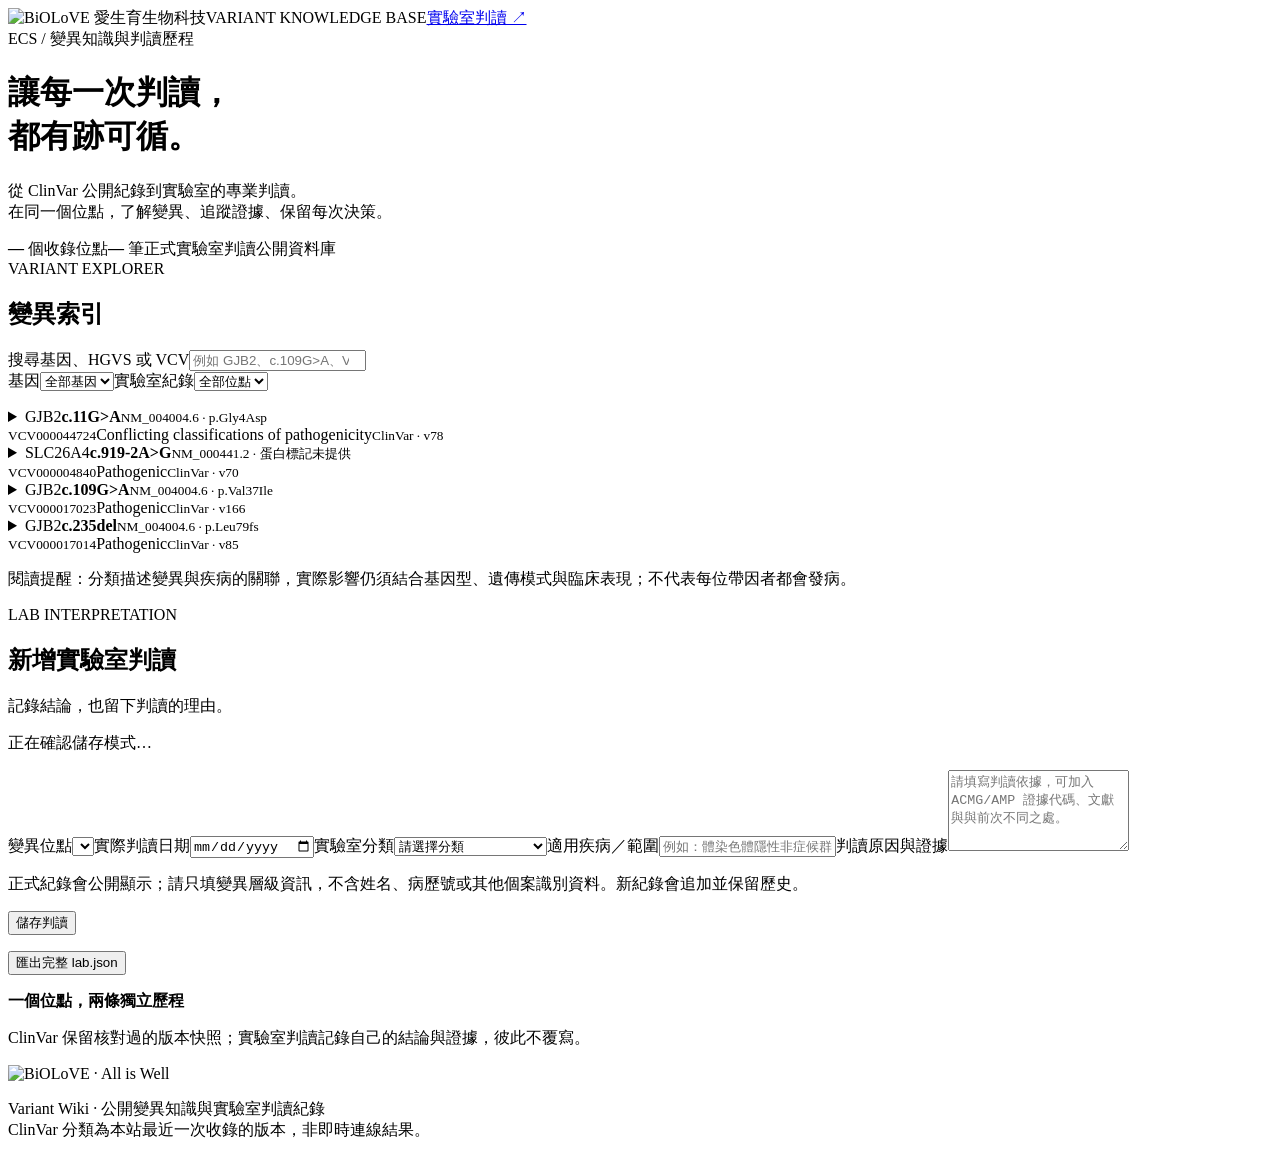
==== index.html @ bb215977 "Publish BiOLoVE Variant Wiki homepage and project guide" ====
<!doctype html>
<html lang="zh-Hant">
<head><meta charset="utf-8"><meta name="viewport" content="width=device-width, initial-scale=1"><title>BiOLoVE｜Variant Wiki 變異判讀資料庫</title><link rel="icon" href="assets/biolove-2.png"><link rel="stylesheet" href="assets/style.css"><script src="assets/app.js" defer></script></head>
<body>
<header class="site-header"><div class="wrap nav"><img class="brand" src="assets/biolove-3.png" alt="BiOLoVE 愛生育生物科技"><span class="nav-title">VARIANT KNOWLEDGE BASE</span><a href="#lab-panel" class="nav-link">實驗室判讀 ↗</a></div></header>
<div class="hero"><div class="wrap"><div class="eyebrow">ECS / 變異知識與判讀歷程</div><h1>讓每一次判讀，<br><span>都有跡可循。</span></h1><p>從 ClinVar 公開紀錄到實驗室的專業判讀。<br>在同一個位點，了解變異、追蹤證據、保留每次決策。</p><div class="hero-meta"><span><b id="variant-total">—</b> 個收錄位點</span><span><b id="lab-total">—</b> 筆正式實驗室判讀</span><span class="public-tag">公開資料庫</span></div></div></div>
<main class="wrap workspace"><div class="index-panel"><div class="section-title"><div class="eyebrow">VARIANT EXPLORER</div><h2>變異索引</h2></div><div class="search-bar"><label for="query">搜尋基因、HGVS 或 VCV</label><input id="query" type="search" placeholder="例如 GJB2、c.109G>A、VCV000017023"><div class="filters"><label>基因<select id="gene-filter"><option value="">全部基因</option></select></label><label>實驗室紀錄<select id="lab-filter"><option value="">全部位點</option><option value="yes">已有判讀</option><option value="no">尚無判讀</option></select></label></div></div><p id="count" role="status"></p><div id="records">
<details class="variant" data-accession="VCV000044724"><summary><span class="gene">GJB2</span><span class="variant-id"><strong>c.11G&gt;A</strong><small>NM_004004.6 · p.Gly4Asp<br>VCV000044724</small></span><span class="summary-class"><span class="badge amber">Conflicting classifications of pathogenicity</span><small>ClinVar · v78</small></span></summary><div class="variant-body"><div class="explanation"><h3>中文解讀與可能影響</h3><p>這是 GJB2 的錯義變異，將 connexin 26 蛋白第 4 個胺基酸由甘胺酸改為天門冬胺酸（p.Gly4Asp）。</p><div class="impact"><b>可能影響</b><p>本站收錄的 ClinVar 彙整結果為分類衝突：包含 Uncertain significance、Benign 與 Likely benign；目前不能將此位點直接視為已確立的聽損致病原因。</p></div><p class="context">個別提交者的良性或意義未明判讀，不等於 VCV 整體結論；對此位點的實際影響仍需核對其他基因變異、家族與臨床證據。</p><small>說明查核：2026-11-16 · <a href="https://www.ncbi.nlm.nih.gov/clinvar/variation/VCV000044724.78/" target="_blank" rel="noopener">ClinVar：GJB2 p.Gly4Asp</a></small></div><div class="comparison"><div><small>CLINVAR 最近收錄</small><span class="badge amber">Conflicting classifications of pathogenicity</span><small>2026-11-16</small></div><div><small>實驗室最近判讀</small><div data-lab-latest>尚未判讀</div></div></div><div class="timelines"><div><h3>ClinVar 收錄歷程 <span>1</span></h3><section class="event"><small>收錄 2026-11-16 · <a href="https://www.ncbi.nlm.nih.gov/clinvar/variation/VCV000044724.78/" target="_blank" rel="noopener">VCV000044724.78 ↗</a></small><h4>首次收錄</h4><span class="badge amber">Conflicting classifications of pathogenicity</span><p>13 筆提交納入彙整，分別為 Benign 2 筆、Likely benign 10 筆、Uncertain significance 1 筆。保留 ClinVar 的衝突分類。</p><small>Germline · VCV 整體分類<br>criteria provided, conflicting classifications</small></section></div><div><div class="lab-heading"><h3>實驗室判讀歷程</h3><button type="button" class="text-button add-lab" data-target="VCV000044724">＋ 新增判讀</button></div><div data-lab-history><p class="empty">尚無實驗室判讀。可在右側表單新增第一筆紀錄。</p></div></div></div></div></details>
<details class="variant" data-accession="VCV000004840"><summary><span class="gene">SLC26A4</span><span class="variant-id"><strong>c.919-2A&gt;G</strong><small>NM_000441.2 · 蛋白標記未提供<br>VCV000004840</small></span><span class="summary-class"><span class="badge red">Pathogenic</span><small>ClinVar · v70</small></span></summary><div class="variant-body"><div class="explanation"><h3>中文解讀與可能影響</h3><p>這個變異位於 SLC26A4 的典型剪接接受位點，可能使 RNA 剪接異常；ClinVar 收錄的功能研究描述了外顯子 8 跳讀。</p><div class="impact"><b>可能影響</b><p>SLC26A4 功能缺失與隱性遺傳的感音性聽損有關，可伴隨前庭導水管擴大；Pendred syndrome 也可能出現甲狀腺相關表現。這些是疾病譜的可能表現，不能單憑此位點預測個人的症狀或嚴重度。</p></div><p class="context">通常須在兩條同源染色體各有致病變異，並結合臨床證據判讀；只檢出單一隱性致病等位基因，不能據此確診。此處中文說明的查核日期獨立於 ClinVar 快照，不會改寫既有收錄版本。</p><small>說明查核：2026-11-16 · <a href="https://www.ncbi.nlm.nih.gov/clinvar/variation/4840/" target="_blank" rel="noopener">ClinVar：c.919-2A&gt;G</a> · <a href="https://www.ncbi.nlm.nih.gov/books/NBK1467/" target="_blank" rel="noopener">GeneReviews：SLC26A4 相關聽損</a></small></div><div class="comparison"><div><small>CLINVAR 最近收錄</small><span class="badge red">Pathogenic</span><small>2026-11-16</small></div><div><small>實驗室最近判讀</small><div data-lab-latest>尚未判讀</div></div></div><div class="timelines"><div><h3>ClinVar 收錄歷程 <span>1</span></h3><section class="event"><small>收錄 2026-11-16 · <a href="https://www.ncbi.nlm.nih.gov/clinvar/variation/VCV000004840.70/" target="_blank" rel="noopener">VCV000004840.70 ↗</a></small><h4>首次收錄</h4><span class="badge red">Pathogenic</span><p>此版本採用 ClinGen Hearing Loss Variant Curation Expert Panel 對 Pendred syndrome 的判讀。</p><small>Germline · Pendred syndrome<br>reviewed by expert panel</small></section></div><div><div class="lab-heading"><h3>實驗室判讀歷程</h3><button type="button" class="text-button add-lab" data-target="VCV000004840">＋ 新增判讀</button></div><div data-lab-history><p class="empty">尚無實驗室判讀。可在右側表單新增第一筆紀錄。</p></div></div></div></div></details>
<details class="variant" data-accession="VCV000017023"><summary><span class="gene">GJB2</span><span class="variant-id"><strong>c.109G&gt;A</strong><small>NM_004004.6 · p.Val37Ile<br>VCV000017023</small></span><span class="summary-class"><span class="badge red">Pathogenic</span><small>ClinVar · v166</small></span></summary><div class="variant-body"><div class="explanation"><h3>中文解讀與可能影響</h3><p>這是 GJB2 的錯義變異，將 connexin 26 蛋白第 37 個胺基酸由纈胺酸改為異白胺酸（p.Val37Ile）。</p><div class="impact"><b>可能影響</b><p>ClinGen 專家小組認定其與體染色體隱性非症候群性聽損有關，具有不完全外顯率及表現差異。雙等位基因相關病例常見輕至中度聽損，也可能隨年齡緩慢進展；並非每位具有相關基因型的人都會有相同症狀。</p></div><p class="context">須確認另一個 GJB2 等位基因及兩個變異是否位於不同染色體（in trans），並結合聽力與家族資料；單一隱性等位基因不等同已確診聽損。</p><small>說明查核：2026-11-16 · <a href="https://www.ncbi.nlm.nih.gov/clinvar/variation/VCV000017023.166/" target="_blank" rel="noopener">ClinVar：p.Val37Ile</a> · <a href="https://pubmed.ncbi.nlm.nih.gov/31160754/" target="_blank" rel="noopener">ClinGen 專家共識（PMID 31160754）</a> · <a href="https://www.ncbi.nlm.nih.gov/books/NBK1272/" target="_blank" rel="noopener">GeneReviews：GJB2 相關聽損</a></small></div><div class="comparison"><div><small>CLINVAR 最近收錄</small><span class="badge red">Pathogenic</span><small>2026-11-16</small></div><div><small>實驗室最近判讀</small><div data-lab-latest>尚未判讀</div></div></div><div class="timelines"><div><h3>ClinVar 收錄歷程 <span>1</span></h3><section class="event"><small>收錄 2026-11-16 · <a href="https://www.ncbi.nlm.nih.gov/clinvar/variation/VCV000017023.166/" target="_blank" rel="noopener">VCV000017023.166 ↗</a></small><h4>首次收錄</h4><span class="badge red">Pathogenic</span><p>此版本 Germline 彙整分類採用 ClinGen Hearing Loss Variant Curation Expert Panel 對體染色體隱性非症候群性聽損的 Pathogenic 判讀。</p><small>Germline · Nonsyndromic genetic hearing loss<br>reviewed by expert panel</small></section></div><div><div class="lab-heading"><h3>實驗室判讀歷程</h3><button type="button" class="text-button add-lab" data-target="VCV000017023">＋ 新增判讀</button></div><div data-lab-history><p class="empty">尚無實驗室判讀。可在右側表單新增第一筆紀錄。</p></div></div></div></div></details>
<details class="variant" data-accession="VCV000017014"><summary><span class="gene">GJB2</span><span class="variant-id"><strong>c.235del</strong><small>NM_004004.6 · p.Leu79fs<br>VCV000017014</small></span><span class="summary-class"><span class="badge red">Pathogenic</span><small>ClinVar · v85</small></span></summary><div class="variant-body"><div class="explanation"><h3>中文解讀與可能影響</h3><p>c.235del 是 GJB2 的單一核苷酸缺失變異，也常寫作 c.235delC；它改變後續蛋白閱讀框，ClinVar 的蛋白標記為 p.Leu79fs。</p><div class="impact"><b>可能影響</b><p>此移碼變異可造成蛋白提早終止及功能缺失。與另一個致病 GJB2 等位基因構成雙等位基因型時，可與體染色體隱性非症候群性聽損相關；雙截短變異的病例整體較常出現重度至極重度聽損，但個人表現仍有差異。</p></div><p class="context">嚴重度也受另一個等位基因與其他因素影響。只有一個隱性致病等位基因通常代表帶因狀態，不應單憑此項結果推定個人必然發病。</p><small>說明查核：2026-11-16 · <a href="https://www.ncbi.nlm.nih.gov/clinvar/variation/VCV000017014.85/" target="_blank" rel="noopener">ClinVar：c.235del</a> · <a href="https://www.ncbi.nlm.nih.gov/books/NBK1272/" target="_blank" rel="noopener">GeneReviews：GJB2 相關聽損</a></small></div><div class="comparison"><div><small>CLINVAR 最近收錄</small><span class="badge red">Pathogenic</span><small>2026-11-16</small></div><div><small>實驗室最近判讀</small><div data-lab-latest>尚未判讀</div></div></div><div class="timelines"><div><h3>ClinVar 收錄歷程 <span>1</span></h3><section class="event"><small>收錄 2026-11-16 · <a href="https://www.ncbi.nlm.nih.gov/clinvar/variation/VCV000017014.85/" target="_blank" rel="noopener">VCV000017014.85 ↗</a></small><h4>首次收錄</h4><span class="badge red">Pathogenic</span><p>此版本 Germline 彙整分類採用 ClinGen Hearing Loss Variant Curation Expert Panel 對體染色體隱性非症候群性聽損的 Pathogenic 判讀。</p><small>Germline · Autosomal recessive nonsyndromic hearing loss<br>reviewed by expert panel</small></section></div><div><div class="lab-heading"><h3>實驗室判讀歷程</h3><button type="button" class="text-button add-lab" data-target="VCV000017014">＋ 新增判讀</button></div><div data-lab-history><p class="empty">尚無實驗室判讀。可在右側表單新增第一筆紀錄。</p></div></div></div></div></details>
</div><p id="no-results" class="empty" hidden>沒有符合的位點，請更換搜尋字詞或篩選條件。</p><p class="reading-note">閱讀提醒：分類描述變異與疾病的關聯，實際影響仍須結合基因型、遺傳模式與臨床表現；不代表每位帶因者都會發病。</p></div>
<aside id="lab-panel"><div class="form-card"><div class="eyebrow">LAB INTERPRETATION</div><h2>新增實驗室判讀</h2><p class="muted">記錄結論，也留下判讀的理由。</p><p id="storage-mode" role="status" class="mode">正在確認儲存模式…</p><form id="lab-form"><label>變異位點<select id="lab-variant" name="accession" required></select></label><label>實際判讀日期<input id="lab-date" name="date" type="date" required></label><label>實驗室分類<select name="classification" required><option value="">請選擇分類</option><option>Pathogenic</option><option>Likely pathogenic</option><option>Uncertain significance</option><option>Likely benign</option><option>Benign</option></select></label><label>適用疾病／範圍<input name="scope" maxlength="500" placeholder="例如：體染色體隱性非症候群性聽損" required></label><label>判讀原因與證據<textarea name="note" rows="5" maxlength="12000" placeholder="請填寫判讀依據，可加入 ACMG/AMP 證據代碼、文獻與與前次不同之處。" required></textarea></label><p class="form-help">正式紀錄會公開顯示；請只填變異層級資訊，不含姓名、病歷號或其他個案識別資料。新紀錄會追加並保留歷史。</p><button id="save-button" class="primary" type="submit">儲存判讀</button><p id="form-message" role="status" aria-live="polite"></p></form><div class="draft-tools"><button id="export-lab" type="button" class="secondary">匯出完整 lab.json</button><button id="sync-drafts" type="button" class="text-button" hidden>將本機草稿寫入專案</button><p id="draft-count" class="muted"></p></div></div><div class="side-note"><b>一個位點，兩條獨立歷程</b><p>ClinVar 保留核對過的版本快照；實驗室判讀記錄自己的結論與證據，彼此不覆寫。</p></div></aside></main>
<footer class="wrap"><img src="assets/biolove-1.png" alt="BiOLoVE · All is Well"><p>Variant Wiki · 公開變異知識與實驗室判讀紀錄<br>ClinVar 分類為本站最近一次收錄的版本，非即時連線結果。</p></footer>
<script id="wiki-state" type="application/json">{"variants": [{"gene": "GJB2", "transcript": "NM_004004.6", "hgvs": "c.11G\u003eA", "protein": "p.Gly4Asp", "accession": "VCV000044724", "history": [{"date": "2026-11-16", "version": 78, "classification": "Conflicting classifications of pathogenicity", "review": "criteria provided, conflicting classifications", "scope": "Germline · VCV 整體分類", "note": "13 筆提交納入彙整，分別為 Benign 2 筆、Likely benign 10 筆、Uncertain significance 1 筆。保留 ClinVar 的衝突分類。"}], "explanation": {"summary": "這是 GJB2 的錯義變異，將 connexin 26 蛋白第 4 個胺基酸由甘胺酸改為天門冬胺酸（p.Gly4Asp）。", "impact": "本站收錄的 ClinVar 彙整結果為分類衝突：包含 Uncertain significance、Benign 與 Likely benign；目前不能將此位點直接視為已確立的聽損致病原因。", "context": "個別提交者的良性或意義未明判讀，不等於 VCV 整體結論；對此位點的實際影響仍需核對其他基因變異、家族與臨床證據。", "sources": [{"title": "ClinVar：GJB2 p.Gly4Asp", "url": "https://www.ncbi.nlm.nih.gov/clinvar/variation/VCV000044724.78/"}], "checked_on": "2026-11-16"}}, {"gene": "SLC26A4", "transcript": "NM_000441.2", "hgvs": "c.919-2A\u003eG", "protein": "", "accession": "VCV000004840", "history": [{"date": "2026-11-16", "version": 70, "classification": "Pathogenic", "review": "reviewed by expert panel", "scope": "Germline · Pendred syndrome", "note": "此版本採用 ClinGen Hearing Loss Variant Curation Expert Panel 對 Pendred syndrome 的判讀。"}], "explanation": {"summary": "這個變異位於 SLC26A4 的典型剪接接受位點，可能使 RNA 剪接異常；ClinVar 收錄的功能研究描述了外顯子 8 跳讀。", "impact": "SLC26A4 功能缺失與隱性遺傳的感音性聽損有關，可伴隨前庭導水管擴大；Pendred syndrome 也可能出現甲狀腺相關表現。這些是疾病譜的可能表現，不能單憑此位點預測個人的症狀或嚴重度。", "context": "通常須在兩條同源染色體各有致病變異，並結合臨床證據判讀；只檢出單一隱性致病等位基因，不能據此確診。此處中文說明的查核日期獨立於 ClinVar 快照，不會改寫既有收錄版本。", "sources": [{"title": "ClinVar：c.919-2A\u003eG", "url": "https://www.ncbi.nlm.nih.gov/clinvar/variation/4840/"}, {"title": "GeneReviews：SLC26A4 相關聽損", "url": "https://www.ncbi.nlm.nih.gov/books/NBK1467/"}], "checked_on": "2026-11-16"}}, {"gene": "GJB2", "transcript": "NM_004004.6", "hgvs": "c.109G\u003eA", "protein": "p.Val37Ile", "accession": "VCV000017023", "history": [{"date": "2026-11-16", "version": 166, "classification": "Pathogenic", "review": "reviewed by expert panel", "scope": "Germline · Nonsyndromic genetic hearing loss", "note": "此版本 Germline 彙整分類採用 ClinGen Hearing Loss Variant Curation Expert Panel 對體染色體隱性非症候群性聽損的 Pathogenic 判讀。"}], "explanation": {"summary": "這是 GJB2 的錯義變異，將 connexin 26 蛋白第 37 個胺基酸由纈胺酸改為異白胺酸（p.Val37Ile）。", "impact": "ClinGen 專家小組認定其與體染色體隱性非症候群性聽損有關，具有不完全外顯率及表現差異。雙等位基因相關病例常見輕至中度聽損，也可能隨年齡緩慢進展；並非每位具有相關基因型的人都會有相同症狀。", "context": "須確認另一個 GJB2 等位基因及兩個變異是否位於不同染色體（in trans），並結合聽力與家族資料；單一隱性等位基因不等同已確診聽損。", "sources": [{"title": "ClinVar：p.Val37Ile", "url": "https://www.ncbi.nlm.nih.gov/clinvar/variation/VCV000017023.166/"}, {"title": "ClinGen 專家共識（PMID 31160754）", "url": "https://pubmed.ncbi.nlm.nih.gov/31160754/"}, {"title": "GeneReviews：GJB2 相關聽損", "url": "https://www.ncbi.nlm.nih.gov/books/NBK1272/"}], "checked_on": "2026-11-16"}}, {"gene": "GJB2", "transcript": "NM_004004.6", "hgvs": "c.235del", "protein": "p.Leu79fs", "accession": "VCV000017014", "history": [{"date": "2026-11-16", "version": 85, "classification": "Pathogenic", "review": "reviewed by expert panel", "scope": "Germline · Autosomal recessive nonsyndromic hearing loss", "note": "此版本 Germline 彙整分類採用 ClinGen Hearing Loss Variant Curation Expert Panel 對體染色體隱性非症候群性聽損的 Pathogenic 判讀。"}], "explanation": {"summary": "c.235del 是 GJB2 的單一核苷酸缺失變異，也常寫作 c.235delC；它改變後續蛋白閱讀框，ClinVar 的蛋白標記為 p.Leu79fs。", "impact": "此移碼變異可造成蛋白提早終止及功能缺失。與另一個致病 GJB2 等位基因構成雙等位基因型時，可與體染色體隱性非症候群性聽損相關；雙截短變異的病例整體較常出現重度至極重度聽損，但個人表現仍有差異。", "context": "嚴重度也受另一個等位基因與其他因素影響。只有一個隱性致病等位基因通常代表帶因狀態，不應單憑此項結果推定個人必然發病。", "sources": [{"title": "ClinVar：c.235del", "url": "https://www.ncbi.nlm.nih.gov/clinvar/variation/VCV000017014.85/"}, {"title": "GeneReviews：GJB2 相關聽損", "url": "https://www.ncbi.nlm.nih.gov/books/NBK1272/"}], "checked_on": "2026-11-16"}}], "labs": []}</script>
</body></html>
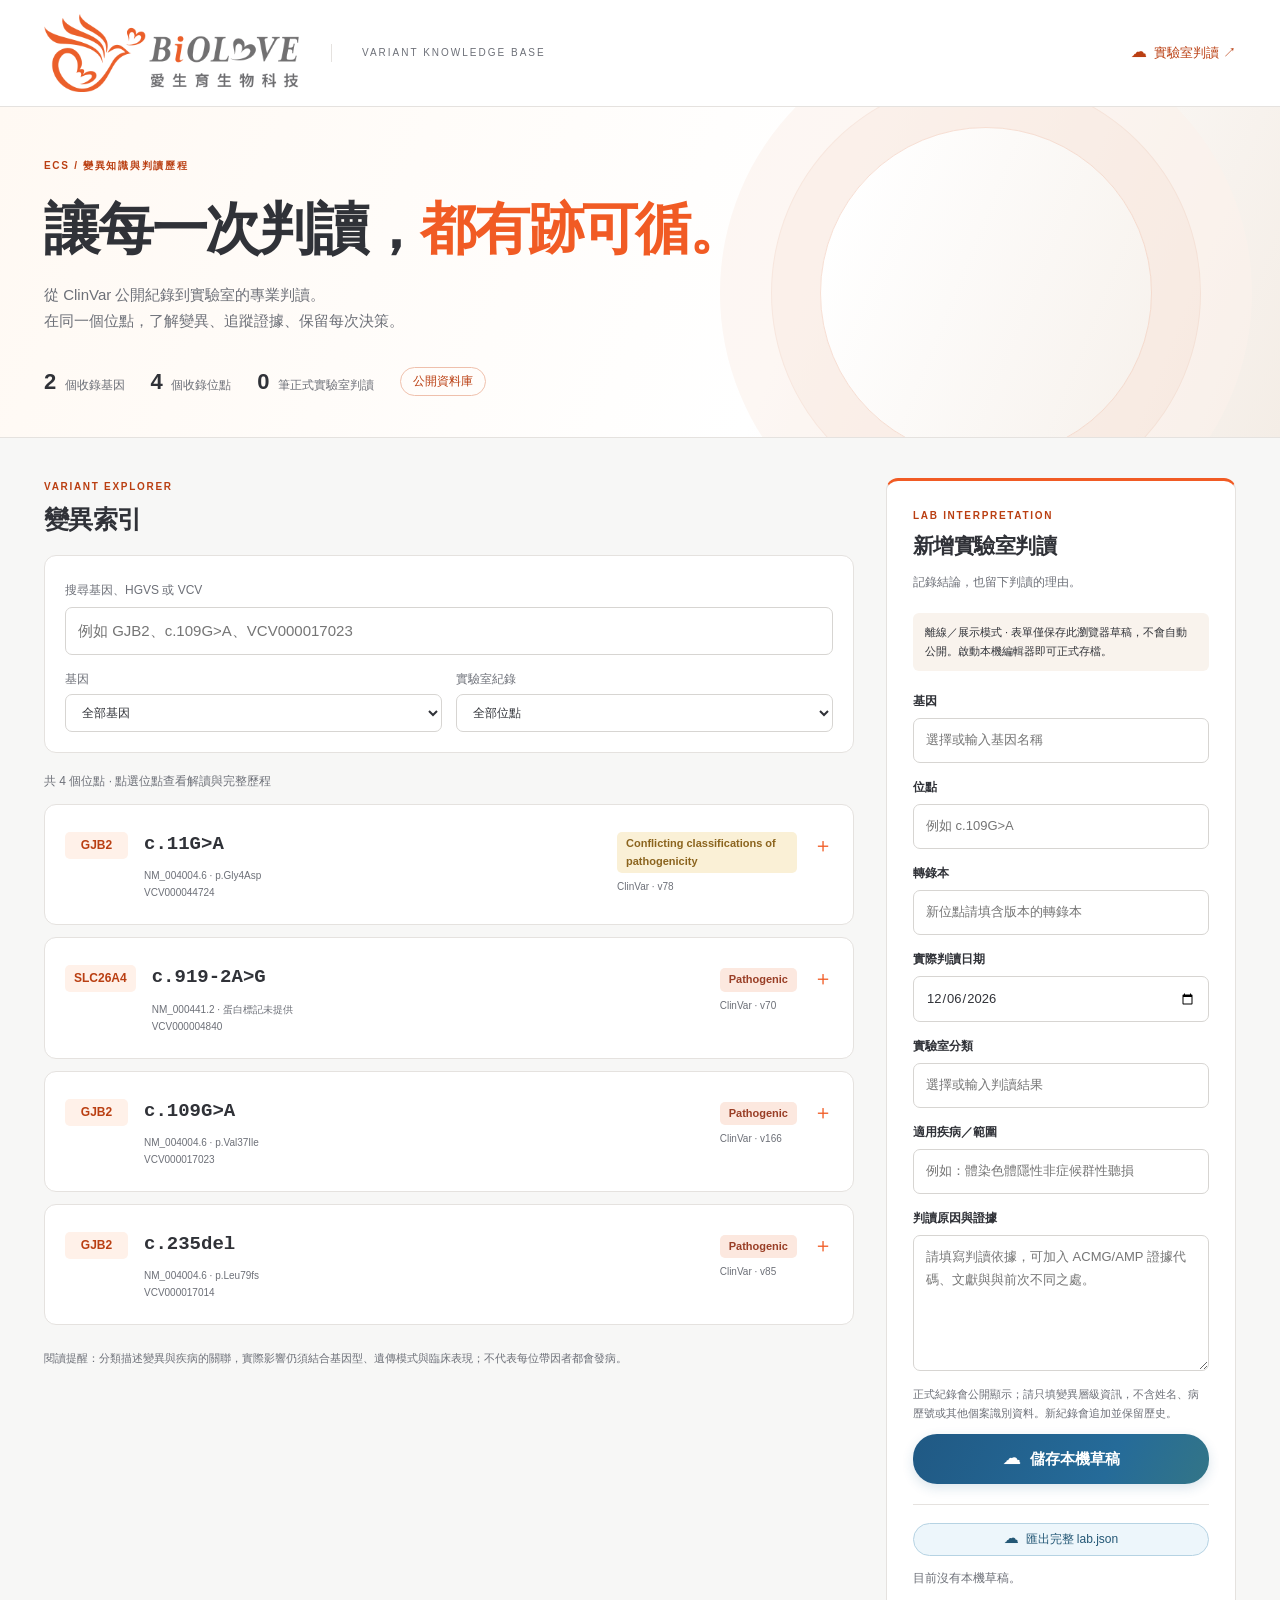
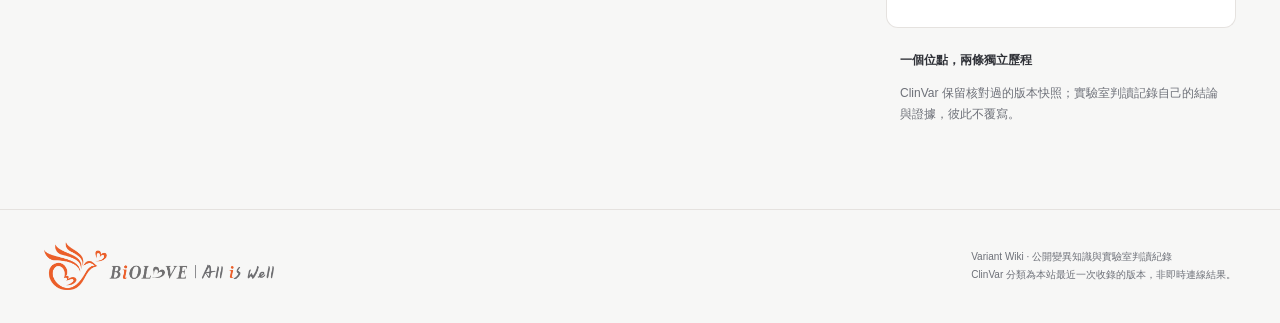
==== commit 76701289: "Support new laboratory variants and gene counts" ====
--- a/index.html
+++ b/index.html
@@ -3,14 +3,16 @@
 <head><meta charset="utf-8"><meta name="viewport" content="width=device-width, initial-scale=1"><title>BiOLoVE｜Variant Wiki 變異判讀資料庫</title><link rel="icon" href="assets/biolove-2.png"><link rel="stylesheet" href="assets/style.css"><script src="assets/app.js" defer></script></head>
 <body>
 <header class="site-header"><div class="wrap nav"><img class="brand" src="assets/biolove-3.png" alt="BiOLoVE 愛生育生物科技"><span class="nav-title">VARIANT KNOWLEDGE BASE</span><a href="#lab-panel" class="nav-link">實驗室判讀 ↗</a></div></header>
-<div class="hero"><div class="wrap"><div class="eyebrow">ECS / 變異知識與判讀歷程</div><h1>讓每一次判讀，<br><span>都有跡可循。</span></h1><p>從 ClinVar 公開紀錄到實驗室的專業判讀。<br>在同一個位點，了解變異、追蹤證據、保留每次決策。</p><div class="hero-meta"><span><b id="variant-total">—</b> 個收錄位點</span><span><b id="lab-total">—</b> 筆正式實驗室判讀</span><span class="public-tag">公開資料庫</span></div></div></div>
+<div class="hero"><div class="wrap"><div class="eyebrow">ECS / 變異知識與判讀歷程</div><h1>讓每一次判讀，<span>都有跡可循。</span></h1><p>從 ClinVar 公開紀錄到實驗室的專業判讀。<br>在同一個位點，了解變異、追蹤證據、保留每次決策。</p><div class="hero-meta"><span><b id="gene-total">—</b> 個收錄基因</span><span><b id="variant-total">—</b> 個收錄位點</span><span><b id="lab-total">—</b> 筆正式實驗室判讀</span><span class="public-tag">公開資料庫</span></div></div></div>
 <main class="wrap workspace"><div class="index-panel"><div class="section-title"><div class="eyebrow">VARIANT EXPLORER</div><h2>變異索引</h2></div><div class="search-bar"><label for="query">搜尋基因、HGVS 或 VCV</label><input id="query" type="search" placeholder="例如 GJB2、c.109G>A、VCV000017023"><div class="filters"><label>基因<select id="gene-filter"><option value="">全部基因</option></select></label><label>實驗室紀錄<select id="lab-filter"><option value="">全部位點</option><option value="yes">已有判讀</option><option value="no">尚無判讀</option></select></label></div></div><p id="count" role="status"></p><div id="records">
 <details class="variant" data-accession="VCV000044724"><summary><span class="gene">GJB2</span><span class="variant-id"><strong>c.11G&gt;A</strong><small>NM_004004.6 · p.Gly4Asp<br>VCV000044724</small></span><span class="summary-class"><span class="badge amber">Conflicting classifications of pathogenicity</span><small>ClinVar · v78</small></span></summary><div class="variant-body"><div class="explanation"><h3>中文解讀與可能影響</h3><p>這是 GJB2 的錯義變異，將 connexin 26 蛋白第 4 個胺基酸由甘胺酸改為天門冬胺酸（p.Gly4Asp）。</p><div class="impact"><b>可能影響</b><p>本站收錄的 ClinVar 彙整結果為分類衝突：包含 Uncertain significance、Benign 與 Likely benign；目前不能將此位點直接視為已確立的聽損致病原因。</p></div><p class="context">個別提交者的良性或意義未明判讀，不等於 VCV 整體結論；對此位點的實際影響仍需核對其他基因變異、家族與臨床證據。</p><small>說明查核：2026-11-16 · <a href="https://www.ncbi.nlm.nih.gov/clinvar/variation/VCV000044724.78/" target="_blank" rel="noopener">ClinVar：GJB2 p.Gly4Asp</a></small></div><div class="comparison"><div><small>CLINVAR 最近收錄</small><span class="badge amber">Conflicting classifications of pathogenicity</span><small>2026-11-16</small></div><div><small>實驗室最近判讀</small><div data-lab-latest>尚未判讀</div></div></div><div class="timelines"><div><h3>ClinVar 收錄歷程 <span>1</span></h3><section class="event"><small>收錄 2026-11-16 · <a href="https://www.ncbi.nlm.nih.gov/clinvar/variation/VCV000044724.78/" target="_blank" rel="noopener">VCV000044724.78 ↗</a></small><h4>首次收錄</h4><span class="badge amber">Conflicting classifications of pathogenicity</span><p>13 筆提交納入彙整，分別為 Benign 2 筆、Likely benign 10 筆、Uncertain significance 1 筆。保留 ClinVar 的衝突分類。</p><small>Germline · VCV 整體分類<br>criteria provided, conflicting classifications</small></section></div><div><div class="lab-heading"><h3>實驗室判讀歷程</h3><button type="button" class="text-button add-lab" data-target="VCV000044724">＋ 新增判讀</button></div><div data-lab-history><p class="empty">尚無實驗室判讀。可在右側表單新增第一筆紀錄。</p></div></div></div></div></details>
 <details class="variant" data-accession="VCV000004840"><summary><span class="gene">SLC26A4</span><span class="variant-id"><strong>c.919-2A&gt;G</strong><small>NM_000441.2 · 蛋白標記未提供<br>VCV000004840</small></span><span class="summary-class"><span class="badge red">Pathogenic</span><small>ClinVar · v70</small></span></summary><div class="variant-body"><div class="explanation"><h3>中文解讀與可能影響</h3><p>這個變異位於 SLC26A4 的典型剪接接受位點，可能使 RNA 剪接異常；ClinVar 收錄的功能研究描述了外顯子 8 跳讀。</p><div class="impact"><b>可能影響</b><p>SLC26A4 功能缺失與隱性遺傳的感音性聽損有關，可伴隨前庭導水管擴大；Pendred syndrome 也可能出現甲狀腺相關表現。這些是疾病譜的可能表現，不能單憑此位點預測個人的症狀或嚴重度。</p></div><p class="context">通常須在兩條同源染色體各有致病變異，並結合臨床證據判讀；只檢出單一隱性致病等位基因，不能據此確診。此處中文說明的查核日期獨立於 ClinVar 快照，不會改寫既有收錄版本。</p><small>說明查核：2026-11-16 · <a href="https://www.ncbi.nlm.nih.gov/clinvar/variation/4840/" target="_blank" rel="noopener">ClinVar：c.919-2A&gt;G</a> · <a href="https://www.ncbi.nlm.nih.gov/books/NBK1467/" target="_blank" rel="noopener">GeneReviews：SLC26A4 相關聽損</a></small></div><div class="comparison"><div><small>CLINVAR 最近收錄</small><span class="badge red">Pathogenic</span><small>2026-11-16</small></div><div><small>實驗室最近判讀</small><div data-lab-latest>尚未判讀</div></div></div><div class="timelines"><div><h3>ClinVar 收錄歷程 <span>1</span></h3><section class="event"><small>收錄 2026-11-16 · <a href="https://www.ncbi.nlm.nih.gov/clinvar/variation/VCV000004840.70/" target="_blank" rel="noopener">VCV000004840.70 ↗</a></small><h4>首次收錄</h4><span class="badge red">Pathogenic</span><p>此版本採用 ClinGen Hearing Loss Variant Curation Expert Panel 對 Pendred syndrome 的判讀。</p><small>Germline · Pendred syndrome<br>reviewed by expert panel</small></section></div><div><div class="lab-heading"><h3>實驗室判讀歷程</h3><button type="button" class="text-button add-lab" data-target="VCV000004840">＋ 新增判讀</button></div><div data-lab-history><p class="empty">尚無實驗室判讀。可在右側表單新增第一筆紀錄。</p></div></div></div></div></details>
 <details class="variant" data-accession="VCV000017023"><summary><span class="gene">GJB2</span><span class="variant-id"><strong>c.109G&gt;A</strong><small>NM_004004.6 · p.Val37Ile<br>VCV000017023</small></span><span class="summary-class"><span class="badge red">Pathogenic</span><small>ClinVar · v166</small></span></summary><div class="variant-body"><div class="explanation"><h3>中文解讀與可能影響</h3><p>這是 GJB2 的錯義變異，將 connexin 26 蛋白第 37 個胺基酸由纈胺酸改為異白胺酸（p.Val37Ile）。</p><div class="impact"><b>可能影響</b><p>ClinGen 專家小組認定其與體染色體隱性非症候群性聽損有關，具有不完全外顯率及表現差異。雙等位基因相關病例常見輕至中度聽損，也可能隨年齡緩慢進展；並非每位具有相關基因型的人都會有相同症狀。</p></div><p class="context">須確認另一個 GJB2 等位基因及兩個變異是否位於不同染色體（in trans），並結合聽力與家族資料；單一隱性等位基因不等同已確診聽損。</p><small>說明查核：2026-11-16 · <a href="https://www.ncbi.nlm.nih.gov/clinvar/variation/VCV000017023.166/" target="_blank" rel="noopener">ClinVar：p.Val37Ile</a> · <a href="https://pubmed.ncbi.nlm.nih.gov/31160754/" target="_blank" rel="noopener">ClinGen 專家共識（PMID 31160754）</a> · <a href="https://www.ncbi.nlm.nih.gov/books/NBK1272/" target="_blank" rel="noopener">GeneReviews：GJB2 相關聽損</a></small></div><div class="comparison"><div><small>CLINVAR 最近收錄</small><span class="badge red">Pathogenic</span><small>2026-11-16</small></div><div><small>實驗室最近判讀</small><div data-lab-latest>尚未判讀</div></div></div><div class="timelines"><div><h3>ClinVar 收錄歷程 <span>1</span></h3><section class="event"><small>收錄 2026-11-16 · <a href="https://www.ncbi.nlm.nih.gov/clinvar/variation/VCV000017023.166/" target="_blank" rel="noopener">VCV000017023.166 ↗</a></small><h4>首次收錄</h4><span class="badge red">Pathogenic</span><p>此版本 Germline 彙整分類採用 ClinGen Hearing Loss Variant Curation Expert Panel 對體染色體隱性非症候群性聽損的 Pathogenic 判讀。</p><small>Germline · Nonsyndromic genetic hearing loss<br>reviewed by expert panel</small></section></div><div><div class="lab-heading"><h3>實驗室判讀歷程</h3><button type="button" class="text-button add-lab" data-target="VCV000017023">＋ 新增判讀</button></div><div data-lab-history><p class="empty">尚無實驗室判讀。可在右側表單新增第一筆紀錄。</p></div></div></div></div></details>
 <details class="variant" data-accession="VCV000017014"><summary><span class="gene">GJB2</span><span class="variant-id"><strong>c.235del</strong><small>NM_004004.6 · p.Leu79fs<br>VCV000017014</small></span><span class="summary-class"><span class="badge red">Pathogenic</span><small>ClinVar · v85</small></span></summary><div class="variant-body"><div class="explanation"><h3>中文解讀與可能影響</h3><p>c.235del 是 GJB2 的單一核苷酸缺失變異，也常寫作 c.235delC；它改變後續蛋白閱讀框，ClinVar 的蛋白標記為 p.Leu79fs。</p><div class="impact"><b>可能影響</b><p>此移碼變異可造成蛋白提早終止及功能缺失。與另一個致病 GJB2 等位基因構成雙等位基因型時，可與體染色體隱性非症候群性聽損相關；雙截短變異的病例整體較常出現重度至極重度聽損，但個人表現仍有差異。</p></div><p class="context">嚴重度也受另一個等位基因與其他因素影響。只有一個隱性致病等位基因通常代表帶因狀態，不應單憑此項結果推定個人必然發病。</p><small>說明查核：2026-11-16 · <a href="https://www.ncbi.nlm.nih.gov/clinvar/variation/VCV000017014.85/" target="_blank" rel="noopener">ClinVar：c.235del</a> · <a href="https://www.ncbi.nlm.nih.gov/books/NBK1272/" target="_blank" rel="noopener">GeneReviews：GJB2 相關聽損</a></small></div><div class="comparison"><div><small>CLINVAR 最近收錄</small><span class="badge red">Pathogenic</span><small>2026-11-16</small></div><div><small>實驗室最近判讀</small><div data-lab-latest>尚未判讀</div></div></div><div class="timelines"><div><h3>ClinVar 收錄歷程 <span>1</span></h3><section class="event"><small>收錄 2026-11-16 · <a href="https://www.ncbi.nlm.nih.gov/clinvar/variation/VCV000017014.85/" target="_blank" rel="noopener">VCV000017014.85 ↗</a></small><h4>首次收錄</h4><span class="badge red">Pathogenic</span><p>此版本 Germline 彙整分類採用 ClinGen Hearing Loss Variant Curation Expert Panel 對體染色體隱性非症候群性聽損的 Pathogenic 判讀。</p><small>Germline · Autosomal recessive nonsyndromic hearing loss<br>reviewed by expert panel</small></section></div><div><div class="lab-heading"><h3>實驗室判讀歷程</h3><button type="button" class="text-button add-lab" data-target="VCV000017014">＋ 新增判讀</button></div><div data-lab-history><p class="empty">尚無實驗室判讀。可在右側表單新增第一筆紀錄。</p></div></div></div></div></details>
 </div><p id="no-results" class="empty" hidden>沒有符合的位點，請更換搜尋字詞或篩選條件。</p><p class="reading-note">閱讀提醒：分類描述變異與疾病的關聯，實際影響仍須結合基因型、遺傳模式與臨床表現；不代表每位帶因者都會發病。</p></div>
-<aside id="lab-panel"><div class="form-card"><div class="eyebrow">LAB INTERPRETATION</div><h2>新增實驗室判讀</h2><p class="muted">記錄結論，也留下判讀的理由。</p><p id="storage-mode" role="status" class="mode">正在確認儲存模式…</p><form id="lab-form"><label>變異位點<select id="lab-variant" name="accession" required></select></label><label>實際判讀日期<input id="lab-date" name="date" type="date" required></label><label>實驗室分類<select name="classification" required><option value="">請選擇分類</option><option>Pathogenic</option><option>Likely pathogenic</option><option>Uncertain significance</option><option>Likely benign</option><option>Benign</option></select></label><label>適用疾病／範圍<input name="scope" maxlength="500" placeholder="例如：體染色體隱性非症候群性聽損" required></label><label>判讀原因與證據<textarea name="note" rows="5" maxlength="12000" placeholder="請填寫判讀依據，可加入 ACMG/AMP 證據代碼、文獻與與前次不同之處。" required></textarea></label><p class="form-help">正式紀錄會公開顯示；請只填變異層級資訊，不含姓名、病歷號或其他個案識別資料。新紀錄會追加並保留歷史。</p><button id="save-button" class="primary" type="submit">儲存判讀</button><p id="form-message" role="status" aria-live="polite"></p></form><div class="draft-tools"><button id="export-lab" type="button" class="secondary">匯出完整 lab.json</button><button id="sync-drafts" type="button" class="text-button" hidden>將本機草稿寫入專案</button><p id="draft-count" class="muted"></p></div></div><div class="side-note"><b>一個位點，兩條獨立歷程</b><p>ClinVar 保留核對過的版本快照；實驗室判讀記錄自己的結論與證據，彼此不覆寫。</p></div></aside></main>
+<aside id="lab-panel"><div class="form-card"><div class="eyebrow">LAB INTERPRETATION</div><h2>新增實驗室判讀</h2><p class="muted">記錄結論，也留下判讀的理由。</p><p id="storage-mode" role="status" class="mode">正在確認儲存模式…</p><form id="lab-form"><label>基因<input name="gene" list="genes" placeholder="選擇或輸入基因名稱" required maxlength="80"></label><datalist id="genes"></datalist>
+<label>位點<input name="hgvs" list="sites" placeholder="例如 c.109G&gt;A" required maxlength="200"></label><datalist id="sites"></datalist>
+<label>轉錄本<input name="transcript" list="transcripts" placeholder="新位點請填含版本的轉錄本" maxlength="100"></label><datalist id="transcripts"></datalist><label>實際判讀日期<input id="lab-date" name="date" type="date" required></label><label>實驗室分類<input name="classification" required maxlength="200" list="classes" placeholder="選擇或輸入判讀結果"><datalist id="classes"><option>Pathogenic</option><option>Likely pathogenic</option><option>Uncertain significance</option><option>Likely benign</option><option>Benign</option></datalist></label><label>適用疾病／範圍<input name="scope" maxlength="500" placeholder="例如：體染色體隱性非症候群性聽損" required></label><label>判讀原因與證據<textarea name="note" rows="5" maxlength="12000" placeholder="請填寫判讀依據，可加入 ACMG/AMP 證據代碼、文獻與與前次不同之處。" required></textarea></label><p class="form-help">正式紀錄會公開顯示；請只填變異層級資訊，不含姓名、病歷號或其他個案識別資料。新紀錄會追加並保留歷史。</p><button id="save-button" class="primary" type="submit">儲存判讀</button><p id="form-message" role="status" aria-live="polite"></p></form><div class="draft-tools"><button id="export-lab" type="button" class="secondary">匯出完整 lab.json</button><button id="sync-drafts" type="button" class="text-button" hidden>將本機草稿寫入專案</button><p id="draft-count" class="muted"></p></div></div><div class="side-note"><b>一個位點，兩條獨立歷程</b><p>ClinVar 保留核對過的版本快照；實驗室判讀記錄自己的結論與證據，彼此不覆寫。</p></div></aside></main>
 <footer class="wrap"><img src="assets/biolove-1.png" alt="BiOLoVE · All is Well"><p>Variant Wiki · 公開變異知識與實驗室判讀紀錄<br>ClinVar 分類為本站最近一次收錄的版本，非即時連線結果。</p></footer>
 <script id="wiki-state" type="application/json">{"variants": [{"gene": "GJB2", "transcript": "NM_004004.6", "hgvs": "c.11G\u003eA", "protein": "p.Gly4Asp", "accession": "VCV000044724", "history": [{"date": "2026-11-16", "version": 78, "classification": "Conflicting classifications of pathogenicity", "review": "criteria provided, conflicting classifications", "scope": "Germline · VCV 整體分類", "note": "13 筆提交納入彙整，分別為 Benign 2 筆、Likely benign 10 筆、Uncertain significance 1 筆。保留 ClinVar 的衝突分類。"}], "explanation": {"summary": "這是 GJB2 的錯義變異，將 connexin 26 蛋白第 4 個胺基酸由甘胺酸改為天門冬胺酸（p.Gly4Asp）。", "impact": "本站收錄的 ClinVar 彙整結果為分類衝突：包含 Uncertain significance、Benign 與 Likely benign；目前不能將此位點直接視為已確立的聽損致病原因。", "context": "個別提交者的良性或意義未明判讀，不等於 VCV 整體結論；對此位點的實際影響仍需核對其他基因變異、家族與臨床證據。", "sources": [{"title": "ClinVar：GJB2 p.Gly4Asp", "url": "https://www.ncbi.nlm.nih.gov/clinvar/variation/VCV000044724.78/"}], "checked_on": "2026-11-16"}}, {"gene": "SLC26A4", "transcript": "NM_000441.2", "hgvs": "c.919-2A\u003eG", "protein": "", "accession": "VCV000004840", "history": [{"date": "2026-11-16", "version": 70, "classification": "Pathogenic", "review": "reviewed by expert panel", "scope": "Germline · Pendred syndrome", "note": "此版本採用 ClinGen Hearing Loss Variant Curation Expert Panel 對 Pendred syndrome 的判讀。"}], "explanation": {"summary": "這個變異位於 SLC26A4 的典型剪接接受位點，可能使 RNA 剪接異常；ClinVar 收錄的功能研究描述了外顯子 8 跳讀。", "impact": "SLC26A4 功能缺失與隱性遺傳的感音性聽損有關，可伴隨前庭導水管擴大；Pendred syndrome 也可能出現甲狀腺相關表現。這些是疾病譜的可能表現，不能單憑此位點預測個人的症狀或嚴重度。", "context": "通常須在兩條同源染色體各有致病變異，並結合臨床證據判讀；只檢出單一隱性致病等位基因，不能據此確診。此處中文說明的查核日期獨立於 ClinVar 快照，不會改寫既有收錄版本。", "sources": [{"title": "ClinVar：c.919-2A\u003eG", "url": "https://www.ncbi.nlm.nih.gov/clinvar/variation/4840/"}, {"title": "GeneReviews：SLC26A4 相關聽損", "url": "https://www.ncbi.nlm.nih.gov/books/NBK1467/"}], "checked_on": "2026-11-16"}}, {"gene": "GJB2", "transcript": "NM_004004.6", "hgvs": "c.109G\u003eA", "protein": "p.Val37Ile", "accession": "VCV000017023", "history": [{"date": "2026-11-16", "version": 166, "classification": "Pathogenic", "review": "reviewed by expert panel", "scope": "Germline · Nonsyndromic genetic hearing loss", "note": "此版本 Germline 彙整分類採用 ClinGen Hearing Loss Variant Curation Expert Panel 對體染色體隱性非症候群性聽損的 Pathogenic 判讀。"}], "explanation": {"summary": "這是 GJB2 的錯義變異，將 connexin 26 蛋白第 37 個胺基酸由纈胺酸改為異白胺酸（p.Val37Ile）。", "impact": "ClinGen 專家小組認定其與體染色體隱性非症候群性聽損有關，具有不完全外顯率及表現差異。雙等位基因相關病例常見輕至中度聽損，也可能隨年齡緩慢進展；並非每位具有相關基因型的人都會有相同症狀。", "context": "須確認另一個 GJB2 等位基因及兩個變異是否位於不同染色體（in trans），並結合聽力與家族資料；單一隱性等位基因不等同已確診聽損。", "sources": [{"title": "ClinVar：p.Val37Ile", "url": "https://www.ncbi.nlm.nih.gov/clinvar/variation/VCV000017023.166/"}, {"title": "ClinGen 專家共識（PMID 31160754）", "url": "https://pubmed.ncbi.nlm.nih.gov/31160754/"}, {"title": "GeneReviews：GJB2 相關聽損", "url": "https://www.ncbi.nlm.nih.gov/books/NBK1272/"}], "checked_on": "2026-11-16"}}, {"gene": "GJB2", "transcript": "NM_004004.6", "hgvs": "c.235del", "protein": "p.Leu79fs", "accession": "VCV000017014", "history": [{"date": "2026-11-16", "version": 85, "classification": "Pathogenic", "review": "reviewed by expert panel", "scope": "Germline · Autosomal recessive nonsyndromic hearing loss", "note": "此版本 Germline 彙整分類採用 ClinGen Hearing Loss Variant Curation Expert Panel 對體染色體隱性非症候群性聽損的 Pathogenic 判讀。"}], "explanation": {"summary": "c.235del 是 GJB2 的單一核苷酸缺失變異，也常寫作 c.235delC；它改變後續蛋白閱讀框，ClinVar 的蛋白標記為 p.Leu79fs。", "impact": "此移碼變異可造成蛋白提早終止及功能缺失。與另一個致病 GJB2 等位基因構成雙等位基因型時，可與體染色體隱性非症候群性聽損相關；雙截短變異的病例整體較常出現重度至極重度聽損，但個人表現仍有差異。", "context": "嚴重度也受另一個等位基因與其他因素影響。只有一個隱性致病等位基因通常代表帶因狀態，不應單憑此項結果推定個人必然發病。", "sources": [{"title": "ClinVar：c.235del", "url": "https://www.ncbi.nlm.nih.gov/clinvar/variation/VCV000017014.85/"}, {"title": "GeneReviews：GJB2 相關聽損", "url": "https://www.ncbi.nlm.nih.gov/books/NBK1272/"}], "checked_on": "2026-11-16"}}], "labs": []}</script>
 </body></html>
--- a/assets/style.css
+++ b/assets/style.css
@@ -0,0 +1,9 @@
+:root{--orange:#f15b24;--orange-dark:#ba3f12;--ink:#303238;--muted:#6d7078;--line:#e5e2df;--warm:#fbf8f5}*{box-sizing:border-box}body{margin:0;color:var(--ink);background:#f7f7f6;font:15px/1.75 -apple-system,BlinkMacSystemFont,"Segoe UI","PingFang TC",sans-serif}button,input,select,textarea{font:inherit}button,a,input,select,textarea{outline-offset:4px}a{color:var(--orange-dark);text-underline-offset:3px}button{cursor:pointer}.wrap{max-width:1380px;margin:auto;padding-left:44px;padding-right:44px}.site-header{background:#fff;border-bottom:1px solid var(--line)}.nav{height:106px;display:flex;align-items:center;gap:32px}.brand{width:255px;height:auto}.nav-title{font-size:10px;letter-spacing:.2em;color:var(--muted);border-left:1px solid var(--line);padding-left:30px}.nav-link{margin-left:auto;font-size:13px;text-decoration:none}.hero{position:relative;background:linear-gradient(112deg,#fff9f3,#fff 62%,#f4ede6);border-bottom:1px solid var(--line);overflow:hidden}.hero .wrap{padding-top:50px;padding-bottom:36px;position:relative;z-index:1}.hero:after{content:"";position:absolute;right:10%;top:20px;width:330px;height:330px;border:1px solid #f4ccba;border-radius:50%;box-shadow:0 0 0 48px #f9e7dd,0 0 0 49px #f3d7c9,0 0 0 100px #fcf2ec;opacity:.6;pointer-events:none}.eyebrow{font-size:10px;font-weight:700;letter-spacing:.17em;color:var(--orange-dark)}h1{font-size:clamp(32px,4.3vw,56px);line-height:1.35;letter-spacing:-.04em;font-weight:650;margin:16px 0}h1 span{color:var(--orange)}.hero p{color:var(--muted);margin:14px 0 28px;position:relative;max-width:600px}.hero-meta{display:flex;align-items:center;gap:26px;font-size:12px;color:var(--muted)}.hero-meta b{color:var(--ink);font-size:22px;margin-right:5px}.public-tag{padding:3px 12px;border:1px solid #efc0ac;border-radius:20px;color:var(--orange-dark)}.workspace{display:grid;grid-template-columns:minmax(0,1fr) 350px;gap:32px;padding-top:40px;padding-bottom:50px}h2{font-size:25px;line-height:1.4;margin:6px 0 18px;letter-spacing:-.025em}h3{font-size:16px;margin:0 0 14px}h4{font-size:14px;margin:5px 0}.search-bar{background:#fff;border:1px solid var(--line);padding:20px;border-radius:12px}.search-bar>label{font-size:12px;color:var(--muted)}input,select,textarea{width:100%;padding:10px 12px;color:var(--ink);background:#fff;border:1px solid #d7d5d2;border-radius:7px;min-width:0}input:focus,select:focus,textarea:focus{border-color:var(--orange);outline:2px solid #f9d1bf}textarea{resize:vertical}.filters{display:flex;gap:14px;margin-top:14px}.filters label{flex:1;font-size:12px;color:var(--muted)}.filters select{display:block;margin-top:4px}#query{margin-top:5px}#count{font-size:12px;color:var(--muted);margin:18px 0 10px}.variant{border:1px solid var(--line);background:#fff;border-radius:12px;margin:12px 0;overflow:hidden}.variant[open]{border-color:#e4bea9;box-shadow:0 4px 20px #47332006}summary{list-style:none;cursor:pointer;display:flex;align-items:start;gap:16px;padding:23px 20px}summary::-webkit-details-marker{display:none}summary:after{content:'＋';color:var(--orange);margin-left:auto;font-size:20px}.variant[open]>summary:after{content:'−'}.gene{font-size:12px;color:var(--orange-dark);background:#fff1e9;padding:3px 9px;border-radius:5px;margin-top:4px;font-weight:700;min-width:63px;text-align:center}.variant-id{flex:1;min-width:0}.variant-id strong{font-family:ui-monospace,monospace;font-size:19px}.variant-id small{display:block;font-size:10px;color:var(--muted);line-height:1.7;margin-top:6px;overflow-wrap:anywhere}.summary-class{max-width:180px;padding-top:4px}.summary-class>small{display:block;margin-top:5px;font-size:10px;color:var(--muted)}.badge{display:inline-block;padding:3px 9px;border-radius:5px;font-size:11px;font-weight:600;line-height:1.6;background:#eee}.red{color:#993e26;background:#fce8df}.amber{color:#8b641e;background:#faf0d6}.green{color:#376a56;background:#e5f0e8}.variant-body{padding:0 24px 26px}.explanation{border-top:1px solid var(--line);padding-top:24px}.explanation p{font-size:14px}.impact{background:var(--warm);border-left:3px solid var(--orange);padding:12px 16px;margin:16px 0}.impact b{font-size:12px;color:var(--orange-dark)}.impact p{margin:5px 0}.context{color:var(--muted)}small{font-size:11px;color:var(--muted)}.comparison{display:grid;grid-template-columns:1fr 1fr;background:#f7f7f6;margin:24px 0;border-radius:8px}.comparison>div{padding:14px 18px}.comparison>div+div{border-left:1px solid var(--line)}.comparison small{display:block;font-size:10px;margin-bottom:5px}.timelines{display:grid;grid-template-columns:1fr 1fr;gap:24px}.timelines>div{min-width:0}.timelines h3 span{color:var(--muted);font-size:11px}.lab-heading{display:flex;flex-wrap:wrap;align-items:baseline;gap:10px;justify-content:space-between}.event{border-left:2px solid #e6d4c8;padding:0 0 3px 14px;margin:18px 0 24px}.event p{font-size:12px;overflow-wrap:anywhere}.event small{font-size:10px}.empty{padding:18px;background:var(--warm);border:1px dashed #ded5ce;border-radius:8px;color:var(--muted);font-size:13px}.multiline{white-space:pre-wrap}.text-button{background:none;border:0;padding:0;color:var(--orange-dark);font-size:12px;text-decoration:underline;text-underline-offset:3px}.form-card{background:#fff;border:1px solid var(--line);border-top:3px solid var(--orange);padding:26px;border-radius:12px}.form-card h2{font-size:21px;margin-bottom:3px}.muted{font-size:12px;color:var(--muted)}.mode{font-size:11px;background:#f9f3ed;padding:10px 12px;border-radius:6px;margin:20px 0}.form-card label{display:block;font-size:12px;font-weight:600;margin:14px 0}.form-card label input,.form-card label select,.form-card label textarea{display:block;margin-top:6px;font-weight:400;font-size:13px}.form-help{font-size:11px;color:var(--muted)}.primary{width:100%;color:#fff;background:var(--orange);border:0;border-radius:7px;padding:12px;font-weight:600}.primary:hover{background:var(--orange-dark)}button:disabled{opacity:.55;cursor:wait}.secondary{width:100%;background:white;border:1px solid var(--line);color:var(--ink);border-radius:6px;padding:9px;font-size:12px}.draft-tools{border-top:1px solid var(--line);margin-top:20px;padding-top:18px}.draft-tools .text-button{margin-top:12px}#form-message{font-size:12px;white-space:pre-wrap}.error{color:#a12623}.success{color:#276343}.side-note{padding:22px 14px;font-size:12px;color:var(--muted)}.side-note b{color:var(--ink)}.reading-note{font-size:11px;color:var(--muted);margin-top:24px}footer{display:flex;align-items:center;justify-content:space-between;border-top:1px solid var(--line);padding-top:28px;padding-bottom:30px;gap:32px}footer img{width:230px;max-width:50%;height:auto}footer p{font-size:10px;color:var(--muted)}[hidden]{display:none!important}.draft-tag{font-size:10px;background:#faeac8;color:#77561f;padding:2px 6px;border-radius:4px}@media(min-width:1100px){aside{align-self:start;position:sticky;top:24px}}@media(max-width:1050px){.wrap{padding-left:24px;padding-right:24px}.workspace{grid-template-columns:minmax(0,1fr) 310px;gap:20px}.nav-title{display:none}.hero:after{right:-100px;opacity:.35}.timelines{grid-template-columns:1fr}.summary-class{max-width:140px}summary{gap:10px;padding:18px 14px}.gene{min-width:0}.form-card{padding:20px}}@media(max-width:760px){.workspace{grid-template-columns:1fr}.nav{height:82px}.brand{width:210px}.nav-link{font-size:11px}.hero .wrap{padding-top:32px}.hero-meta{gap:14px;flex-wrap:wrap}.hero-meta b{font-size:18px}.hero:after{display:none}.summary-class{max-width:130px}.variant-id strong{font-size:16px}.variant-body{padding:0 18px 20px}.comparison>div{padding:12px}.hero p{font-size:13px}.workspace{padding-top:28px}.form-card{padding:24px}footer{flex-direction:column;align-items:start;gap:12px}footer img{max-width:80%}.nav-link{white-space:nowrap}}
+
+.hero h1 {white-space:nowrap;font-size:clamp(18px,5.2vw,56px)}
+.hero-meta {flex-wrap:wrap}
+.primary,.secondary,.nav-link,.add-lab {border-radius:24px}
+.primary {background:linear-gradient(115deg,#205984,#256b99 66%,#337587);box-shadow:0 4px 12px #215d8729}
+.primary:hover {background:#174c70}
+.primary::before,.secondary::before,.add-lab::before,.nav-link::before {content:"☁";display:inline-block;margin-right:.45em;font:1.25em/1 system-ui}
+.secondary,.add-lab {background:#edf6fb;color:#235775;border:1px solid #b6d3e3;padding:5px 12px}
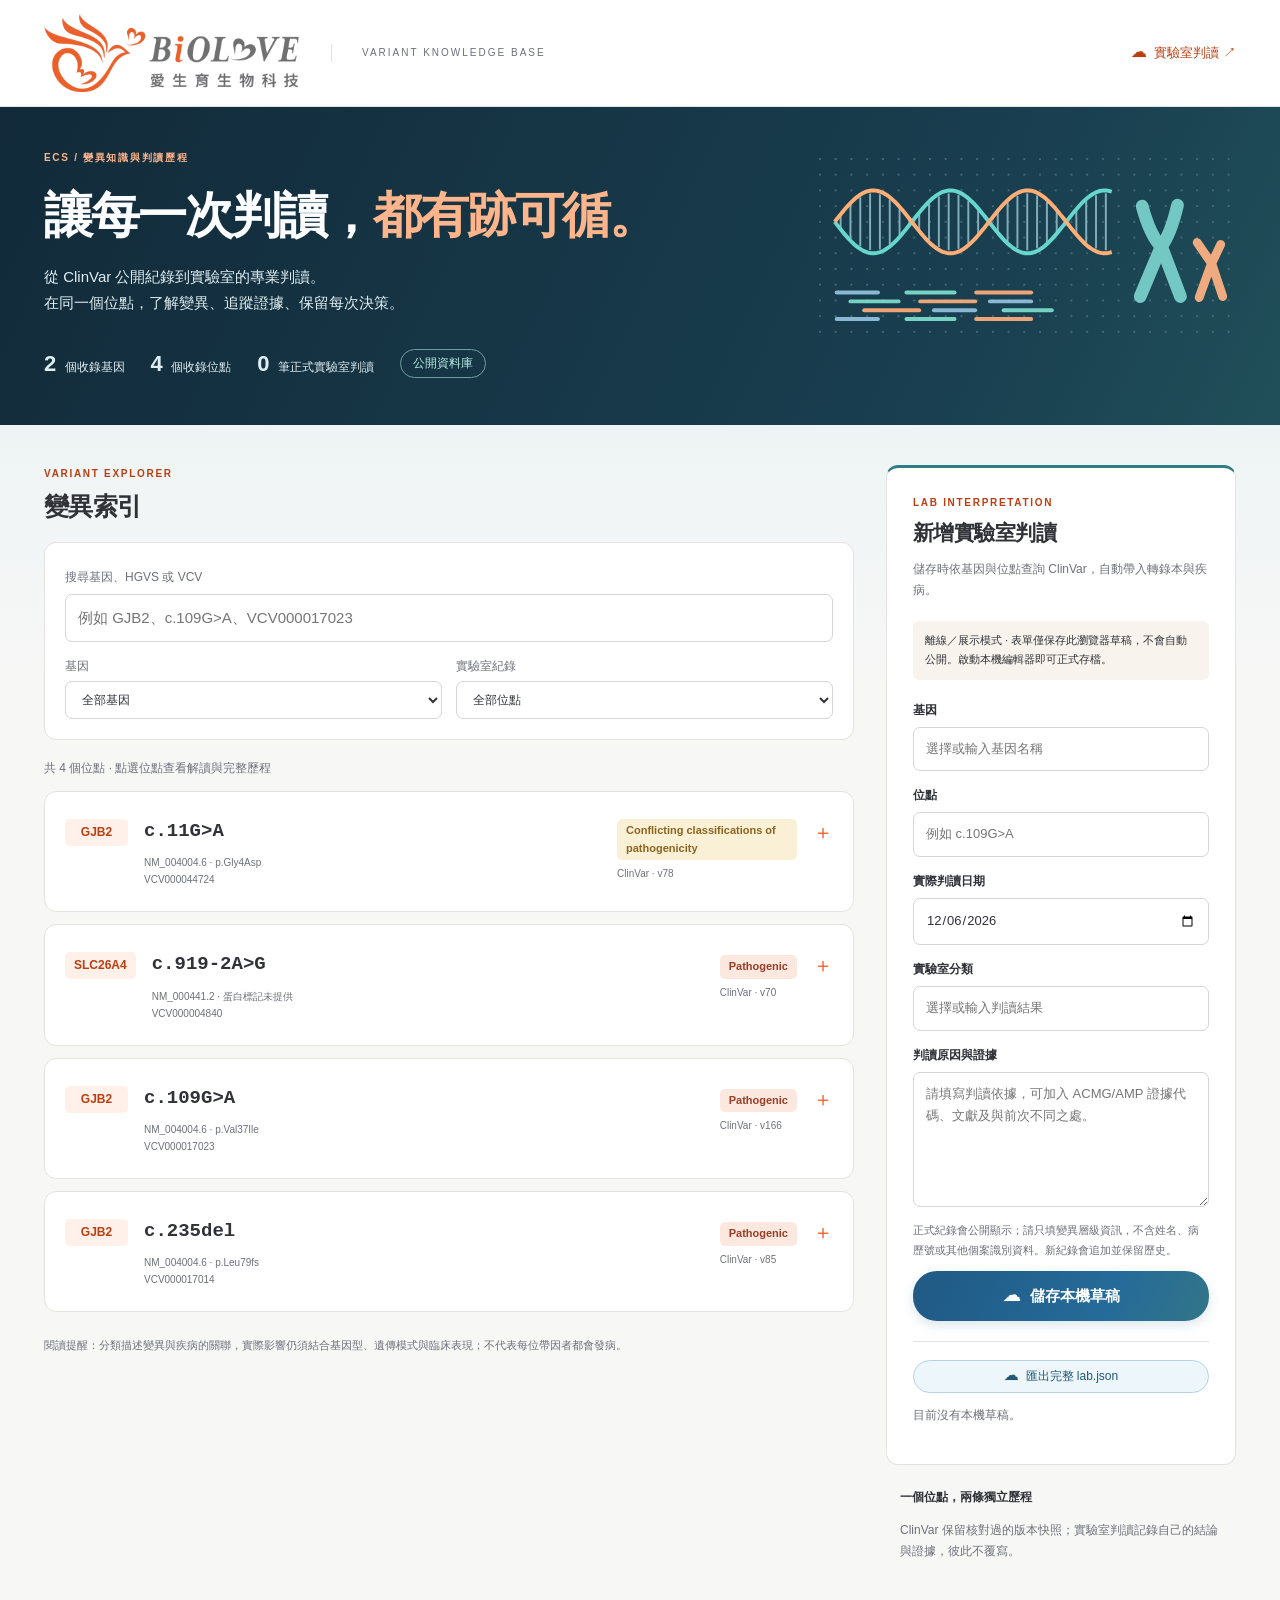
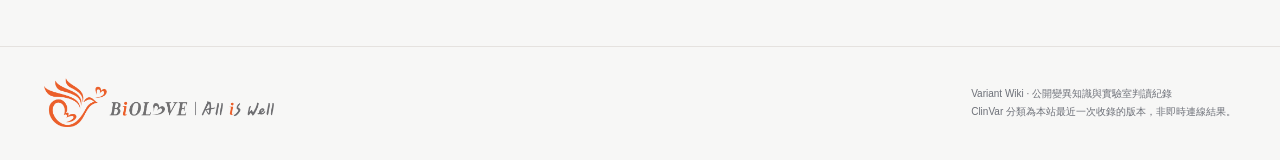
==== commit b66618d1: "Publish genomics design and simplified entry form" ====
--- a/index.html
+++ b/index.html
@@ -1,18 +1,18 @@
 <!doctype html>
 <html lang="zh-Hant">
-<head><meta charset="utf-8"><meta name="viewport" content="width=device-width, initial-scale=1"><title>BiOLoVE｜Variant Wiki 變異判讀資料庫</title><link rel="icon" href="assets/biolove-2.png"><link rel="stylesheet" href="assets/style.css"><script src="assets/app.js" defer></script></head>
+<head><meta charset="utf-8"><meta name="viewport" content="width=device-width, initial-scale=1"><title>BiOLoVE｜Variant Wiki 變異判讀資料庫</title><link rel="icon" href="assets/biolove-2.png"><link rel="stylesheet" href="assets/style.css"><script src="assets/clinvar.js" defer></script><script src="assets/app.js" defer></script></head>
 <body>
 <header class="site-header"><div class="wrap nav"><img class="brand" src="assets/biolove-3.png" alt="BiOLoVE 愛生育生物科技"><span class="nav-title">VARIANT KNOWLEDGE BASE</span><a href="#lab-panel" class="nav-link">實驗室判讀 ↗</a></div></header>
-<div class="hero"><div class="wrap"><div class="eyebrow">ECS / 變異知識與判讀歷程</div><h1>讓每一次判讀，<span>都有跡可循。</span></h1><p>從 ClinVar 公開紀錄到實驗室的專業判讀。<br>在同一個位點，了解變異、追蹤證據、保留每次決策。</p><div class="hero-meta"><span><b id="gene-total">—</b> 個收錄基因</span><span><b id="variant-total">—</b> 個收錄位點</span><span><b id="lab-total">—</b> 筆正式實驗室判讀</span><span class="public-tag">公開資料庫</span></div></div></div>
+<div class="hero"><div class="wrap"><div class="eyebrow">ECS / 變異知識與判讀歷程</div><h1>讓每一次判讀，<span>都有跡可循。</span></h1><p>從 ClinVar 公開紀錄到實驗室的專業判讀。<br>在同一個位點，了解變異、追蹤證據、保留每次決策。</p><svg class="genome-art" viewBox="0 0 430 190" aria-hidden="true"><defs><pattern id="grid" width="16" height="16" patternUnits="userSpaceOnUse"><circle cx="1" cy="1" r="1" fill="#527384"/></pattern></defs><rect width="430" height="190" fill="url(#grid)"/><g fill="none" stroke="#82aeb9" stroke-width="2"><path d="M22 58.1 V71.9"/><path d="M32 47.7 V82.3"/><path d="M42 40.0 V90.0"/><path d="M52 36.2 V93.8"/><path d="M62 37.0 V93.0"/><path d="M72 42.3 V87.7"/><path d="M82 51.1 V78.9"/><path d="M92 62.1 V67.9"/><path d="M102 73.5 V56.5"/><path d="M112 83.6 V46.4"/><path d="M122 90.8 V39.2"/><path d="M132 93.9 V36.1"/><path d="M142 92.5 V37.5"/><path d="M152 86.7 V43.3"/><path d="M162 77.4 V52.6"/><path d="M172 66.3 V63.7"/><path d="M182 54.9 V75.1"/><path d="M192 45.1 V84.9"/><path d="M202 38.4 V91.6"/><path d="M212 36.0 V94.0"/><path d="M222 38.1 V91.9"/><path d="M232 44.5 V85.5"/><path d="M242 54.1 V75.9"/><path d="M252 65.4 V64.6"/><path d="M262 76.7 V53.3"/><path d="M272 86.1 V43.9"/><path d="M282 92.2 V37.8"/><path d="M292 94.0 V36.0"/></g><polyline fill="none" stroke="#67d7ce" stroke-width="4" points="16,65.0 18,67.6 20,70.1 22,72.6 24,75.1 26,77.5 28,79.8 30,82.0 32,84.1 34,86.1 36,88.0 38,89.7 40,91.2 42,92.6 44,93.8 46,94.8 48,95.7 50,96.3 52,96.7 54,97.0 56,97.0 58,96.8 60,96.4 62,95.8 64,95.1 66,94.1 68,92.9 70,91.6 72,90.1 74,88.4 76,86.6 78,84.7 80,82.6 82,80.4 84,78.1 86,75.7 88,73.3 90,70.8 92,68.2 94,65.7 96,63.1 98,60.6 100,58.1 102,55.6 104,53.2 106,50.8 108,48.6 110,46.4 112,44.4 114,42.5 116,40.8 118,39.2 120,37.8 122,36.5 124,35.4 126,34.5 128,33.9 130,33.4 132,33.1 134,33.0 136,33.1 138,33.4 140,34.0 142,34.7 144,35.6 146,36.7 148,38.0 150,39.5 152,41.1 154,42.9 156,44.8 158,46.8 160,49.0 162,51.3 164,53.6 166,56.1 168,58.5 170,61.1 172,63.6 174,66.2 176,68.7 178,71.3 180,73.7 182,76.2 184,78.5 186,80.8 188,83.0 190,85.0 192,87.0 194,88.8 196,90.4 198,91.9 200,93.2 202,94.3 204,95.2 206,96.0 208,96.5 210,96.9 212,97.0 214,96.9 216,96.7 218,96.2 220,95.5 222,94.6 224,93.6 226,92.3 228,90.9 230,89.4 232,87.6 234,85.7 236,83.7 238,81.6 240,79.3 242,77.0 244,74.6 246,72.1 248,69.6 250,67.1 252,64.5 254,62.0 256,59.4 258,56.9 260,54.5 262,52.1 264,49.8 266,47.6 268,45.5 270,43.5 272,41.7 274,40.0 276,38.5 278,37.2 280,36.0 282,35.0 284,34.2 286,33.6 288,33.2 290,33.0 292,33.0 294,33.2 296,33.7 298,34.3"/><polyline fill="none" stroke="#ffae76" stroke-width="4" points="16,65.0 18,62.4 20,59.9 22,57.4 24,54.9 26,52.5 28,50.2 30,48.0 32,45.9 34,43.9 36,42.0 38,40.3 40,38.8 42,37.4 44,36.2 46,35.2 48,34.3 50,33.7 52,33.3 54,33.0 56,33.0 58,33.2 60,33.6 62,34.2 64,34.9 66,35.9 68,37.1 70,38.4 72,39.9 74,41.6 76,43.4 78,45.3 80,47.4 82,49.6 84,51.9 86,54.3 88,56.7 90,59.2 92,61.8 94,64.3 96,66.9 98,69.4 100,71.9 102,74.4 104,76.8 106,79.2 108,81.4 110,83.6 112,85.6 114,87.5 116,89.2 118,90.8 120,92.2 122,93.5 124,94.6 126,95.5 128,96.1 130,96.6 132,96.9 134,97.0 136,96.9 138,96.6 140,96.0 142,95.3 144,94.4 146,93.3 148,92.0 150,90.5 152,88.9 154,87.1 156,85.2 158,83.2 160,81.0 162,78.7 164,76.4 166,73.9 168,71.5 170,68.9 172,66.4 174,63.8 176,61.3 178,58.7 180,56.3 182,53.8 184,51.5 186,49.2 188,47.0 190,45.0 192,43.0 194,41.2 196,39.6 198,38.1 200,36.8 202,35.7 204,34.8 206,34.0 208,33.5 210,33.1 212,33.0 214,33.1 216,33.3 218,33.8 220,34.5 222,35.4 224,36.4 226,37.7 228,39.1 230,40.6 232,42.4 234,44.3 236,46.3 238,48.4 240,50.7 242,53.0 244,55.4 246,57.9 248,60.4 250,62.9 252,65.5 254,68.0 256,70.6 258,73.1 260,75.5 262,77.9 264,80.2 266,82.4 268,84.5 270,86.5 272,88.3 274,90.0 276,91.5 278,92.8 280,94.0 282,95.0 284,95.8 286,96.4 288,96.8 290,97.0 292,97.0 294,96.8 296,96.3 298,95.7"/><rect x="16" y="135" width="46" height="4" rx="2" fill="#8ab8d2"/><rect x="87" y="135" width="53" height="4" rx="2" fill="#76d3c4"/><rect x="158" y="135" width="60" height="4" rx="2" fill="#eda476"/><rect x="30" y="144" width="53" height="4" rx="2" fill="#76d3c4"/><rect x="101" y="144" width="60" height="4" rx="2" fill="#eda476"/><rect x="172" y="144" width="46" height="4" rx="2" fill="#8ab8d2"/><rect x="44" y="153" width="60" height="4" rx="2" fill="#eda476"/><rect x="115" y="153" width="46" height="4" rx="2" fill="#8ab8d2"/><rect x="186" y="153" width="53" height="4" rx="2" fill="#76d3c4"/><rect x="16" y="162" width="46" height="4" rx="2" fill="#8ab8d2"/><rect x="87" y="162" width="53" height="4" rx="2" fill="#76d3c4"/><rect x="158" y="162" width="60" height="4" rx="2" fill="#eda476"/><g fill="none" stroke-linecap="round"><path d="M329 49 Q337 79 349 91 L368 141 M365 48 Q358 78 348 91 L327 141" stroke="#74c8c3" stroke-width="13"/><path d="M385 86 L400 108 L411 141 M409 88 L399 109 L387 142" stroke="#f0aa80" stroke-width="9"/></g></svg><div class="hero-meta"><span><b id="gene-total">—</b> 個收錄基因</span><span><b id="variant-total">—</b> 個收錄位點</span><span><b id="lab-total">—</b> 筆正式實驗室判讀</span><span class="public-tag">公開資料庫</span></div></div></div>
 <main class="wrap workspace"><div class="index-panel"><div class="section-title"><div class="eyebrow">VARIANT EXPLORER</div><h2>變異索引</h2></div><div class="search-bar"><label for="query">搜尋基因、HGVS 或 VCV</label><input id="query" type="search" placeholder="例如 GJB2、c.109G>A、VCV000017023"><div class="filters"><label>基因<select id="gene-filter"><option value="">全部基因</option></select></label><label>實驗室紀錄<select id="lab-filter"><option value="">全部位點</option><option value="yes">已有判讀</option><option value="no">尚無判讀</option></select></label></div></div><p id="count" role="status"></p><div id="records">
 <details class="variant" data-accession="VCV000044724"><summary><span class="gene">GJB2</span><span class="variant-id"><strong>c.11G&gt;A</strong><small>NM_004004.6 · p.Gly4Asp<br>VCV000044724</small></span><span class="summary-class"><span class="badge amber">Conflicting classifications of pathogenicity</span><small>ClinVar · v78</small></span></summary><div class="variant-body"><div class="explanation"><h3>中文解讀與可能影響</h3><p>這是 GJB2 的錯義變異，將 connexin 26 蛋白第 4 個胺基酸由甘胺酸改為天門冬胺酸（p.Gly4Asp）。</p><div class="impact"><b>可能影響</b><p>本站收錄的 ClinVar 彙整結果為分類衝突：包含 Uncertain significance、Benign 與 Likely benign；目前不能將此位點直接視為已確立的聽損致病原因。</p></div><p class="context">個別提交者的良性或意義未明判讀，不等於 VCV 整體結論；對此位點的實際影響仍需核對其他基因變異、家族與臨床證據。</p><small>說明查核：2026-11-16 · <a href="https://www.ncbi.nlm.nih.gov/clinvar/variation/VCV000044724.78/" target="_blank" rel="noopener">ClinVar：GJB2 p.Gly4Asp</a></small></div><div class="comparison"><div><small>CLINVAR 最近收錄</small><span class="badge amber">Conflicting classifications of pathogenicity</span><small>2026-11-16</small></div><div><small>實驗室最近判讀</small><div data-lab-latest>尚未判讀</div></div></div><div class="timelines"><div><h3>ClinVar 收錄歷程 <span>1</span></h3><section class="event"><small>收錄 2026-11-16 · <a href="https://www.ncbi.nlm.nih.gov/clinvar/variation/VCV000044724.78/" target="_blank" rel="noopener">VCV000044724.78 ↗</a></small><h4>首次收錄</h4><span class="badge amber">Conflicting classifications of pathogenicity</span><p>13 筆提交納入彙整，分別為 Benign 2 筆、Likely benign 10 筆、Uncertain significance 1 筆。保留 ClinVar 的衝突分類。</p><small>Germline · VCV 整體分類<br>criteria provided, conflicting classifications</small></section></div><div><div class="lab-heading"><h3>實驗室判讀歷程</h3><button type="button" class="text-button add-lab" data-target="VCV000044724">＋ 新增判讀</button></div><div data-lab-history><p class="empty">尚無實驗室判讀。可在右側表單新增第一筆紀錄。</p></div></div></div></div></details>
 <details class="variant" data-accession="VCV000004840"><summary><span class="gene">SLC26A4</span><span class="variant-id"><strong>c.919-2A&gt;G</strong><small>NM_000441.2 · 蛋白標記未提供<br>VCV000004840</small></span><span class="summary-class"><span class="badge red">Pathogenic</span><small>ClinVar · v70</small></span></summary><div class="variant-body"><div class="explanation"><h3>中文解讀與可能影響</h3><p>這個變異位於 SLC26A4 的典型剪接接受位點，可能使 RNA 剪接異常；ClinVar 收錄的功能研究描述了外顯子 8 跳讀。</p><div class="impact"><b>可能影響</b><p>SLC26A4 功能缺失與隱性遺傳的感音性聽損有關，可伴隨前庭導水管擴大；Pendred syndrome 也可能出現甲狀腺相關表現。這些是疾病譜的可能表現，不能單憑此位點預測個人的症狀或嚴重度。</p></div><p class="context">通常須在兩條同源染色體各有致病變異，並結合臨床證據判讀；只檢出單一隱性致病等位基因，不能據此確診。此處中文說明的查核日期獨立於 ClinVar 快照，不會改寫既有收錄版本。</p><small>說明查核：2026-11-16 · <a href="https://www.ncbi.nlm.nih.gov/clinvar/variation/4840/" target="_blank" rel="noopener">ClinVar：c.919-2A&gt;G</a> · <a href="https://www.ncbi.nlm.nih.gov/books/NBK1467/" target="_blank" rel="noopener">GeneReviews：SLC26A4 相關聽損</a></small></div><div class="comparison"><div><small>CLINVAR 最近收錄</small><span class="badge red">Pathogenic</span><small>2026-11-16</small></div><div><small>實驗室最近判讀</small><div data-lab-latest>尚未判讀</div></div></div><div class="timelines"><div><h3>ClinVar 收錄歷程 <span>1</span></h3><section class="event"><small>收錄 2026-11-16 · <a href="https://www.ncbi.nlm.nih.gov/clinvar/variation/VCV000004840.70/" target="_blank" rel="noopener">VCV000004840.70 ↗</a></small><h4>首次收錄</h4><span class="badge red">Pathogenic</span><p>此版本採用 ClinGen Hearing Loss Variant Curation Expert Panel 對 Pendred syndrome 的判讀。</p><small>Germline · Pendred syndrome<br>reviewed by expert panel</small></section></div><div><div class="lab-heading"><h3>實驗室判讀歷程</h3><button type="button" class="text-button add-lab" data-target="VCV000004840">＋ 新增判讀</button></div><div data-lab-history><p class="empty">尚無實驗室判讀。可在右側表單新增第一筆紀錄。</p></div></div></div></div></details>
 <details class="variant" data-accession="VCV000017023"><summary><span class="gene">GJB2</span><span class="variant-id"><strong>c.109G&gt;A</strong><small>NM_004004.6 · p.Val37Ile<br>VCV000017023</small></span><span class="summary-class"><span class="badge red">Pathogenic</span><small>ClinVar · v166</small></span></summary><div class="variant-body"><div class="explanation"><h3>中文解讀與可能影響</h3><p>這是 GJB2 的錯義變異，將 connexin 26 蛋白第 37 個胺基酸由纈胺酸改為異白胺酸（p.Val37Ile）。</p><div class="impact"><b>可能影響</b><p>ClinGen 專家小組認定其與體染色體隱性非症候群性聽損有關，具有不完全外顯率及表現差異。雙等位基因相關病例常見輕至中度聽損，也可能隨年齡緩慢進展；並非每位具有相關基因型的人都會有相同症狀。</p></div><p class="context">須確認另一個 GJB2 等位基因及兩個變異是否位於不同染色體（in trans），並結合聽力與家族資料；單一隱性等位基因不等同已確診聽損。</p><small>說明查核：2026-11-16 · <a href="https://www.ncbi.nlm.nih.gov/clinvar/variation/VCV000017023.166/" target="_blank" rel="noopener">ClinVar：p.Val37Ile</a> · <a href="https://pubmed.ncbi.nlm.nih.gov/31160754/" target="_blank" rel="noopener">ClinGen 專家共識（PMID 31160754）</a> · <a href="https://www.ncbi.nlm.nih.gov/books/NBK1272/" target="_blank" rel="noopener">GeneReviews：GJB2 相關聽損</a></small></div><div class="comparison"><div><small>CLINVAR 最近收錄</small><span class="badge red">Pathogenic</span><small>2026-11-16</small></div><div><small>實驗室最近判讀</small><div data-lab-latest>尚未判讀</div></div></div><div class="timelines"><div><h3>ClinVar 收錄歷程 <span>1</span></h3><section class="event"><small>收錄 2026-11-16 · <a href="https://www.ncbi.nlm.nih.gov/clinvar/variation/VCV000017023.166/" target="_blank" rel="noopener">VCV000017023.166 ↗</a></small><h4>首次收錄</h4><span class="badge red">Pathogenic</span><p>此版本 Germline 彙整分類採用 ClinGen Hearing Loss Variant Curation Expert Panel 對體染色體隱性非症候群性聽損的 Pathogenic 判讀。</p><small>Germline · Nonsyndromic genetic hearing loss<br>reviewed by expert panel</small></section></div><div><div class="lab-heading"><h3>實驗室判讀歷程</h3><button type="button" class="text-button add-lab" data-target="VCV000017023">＋ 新增判讀</button></div><div data-lab-history><p class="empty">尚無實驗室判讀。可在右側表單新增第一筆紀錄。</p></div></div></div></div></details>
 <details class="variant" data-accession="VCV000017014"><summary><span class="gene">GJB2</span><span class="variant-id"><strong>c.235del</strong><small>NM_004004.6 · p.Leu79fs<br>VCV000017014</small></span><span class="summary-class"><span class="badge red">Pathogenic</span><small>ClinVar · v85</small></span></summary><div class="variant-body"><div class="explanation"><h3>中文解讀與可能影響</h3><p>c.235del 是 GJB2 的單一核苷酸缺失變異，也常寫作 c.235delC；它改變後續蛋白閱讀框，ClinVar 的蛋白標記為 p.Leu79fs。</p><div class="impact"><b>可能影響</b><p>此移碼變異可造成蛋白提早終止及功能缺失。與另一個致病 GJB2 等位基因構成雙等位基因型時，可與體染色體隱性非症候群性聽損相關；雙截短變異的病例整體較常出現重度至極重度聽損，但個人表現仍有差異。</p></div><p class="context">嚴重度也受另一個等位基因與其他因素影響。只有一個隱性致病等位基因通常代表帶因狀態，不應單憑此項結果推定個人必然發病。</p><small>說明查核：2026-11-16 · <a href="https://www.ncbi.nlm.nih.gov/clinvar/variation/VCV000017014.85/" target="_blank" rel="noopener">ClinVar：c.235del</a> · <a href="https://www.ncbi.nlm.nih.gov/books/NBK1272/" target="_blank" rel="noopener">GeneReviews：GJB2 相關聽損</a></small></div><div class="comparison"><div><small>CLINVAR 最近收錄</small><span class="badge red">Pathogenic</span><small>2026-11-16</small></div><div><small>實驗室最近判讀</small><div data-lab-latest>尚未判讀</div></div></div><div class="timelines"><div><h3>ClinVar 收錄歷程 <span>1</span></h3><section class="event"><small>收錄 2026-11-16 · <a href="https://www.ncbi.nlm.nih.gov/clinvar/variation/VCV000017014.85/" target="_blank" rel="noopener">VCV000017014.85 ↗</a></small><h4>首次收錄</h4><span class="badge red">Pathogenic</span><p>此版本 Germline 彙整分類採用 ClinGen Hearing Loss Variant Curation Expert Panel 對體染色體隱性非症候群性聽損的 Pathogenic 判讀。</p><small>Germline · Autosomal recessive nonsyndromic hearing loss<br>reviewed by expert panel</small></section></div><div><div class="lab-heading"><h3>實驗室判讀歷程</h3><button type="button" class="text-button add-lab" data-target="VCV000017014">＋ 新增判讀</button></div><div data-lab-history><p class="empty">尚無實驗室判讀。可在右側表單新增第一筆紀錄。</p></div></div></div></div></details>
 </div><p id="no-results" class="empty" hidden>沒有符合的位點，請更換搜尋字詞或篩選條件。</p><p class="reading-note">閱讀提醒：分類描述變異與疾病的關聯，實際影響仍須結合基因型、遺傳模式與臨床表現；不代表每位帶因者都會發病。</p></div>
-<aside id="lab-panel"><div class="form-card"><div class="eyebrow">LAB INTERPRETATION</div><h2>新增實驗室判讀</h2><p class="muted">記錄結論，也留下判讀的理由。</p><p id="storage-mode" role="status" class="mode">正在確認儲存模式…</p><form id="lab-form"><label>基因<input name="gene" list="genes" placeholder="選擇或輸入基因名稱" required maxlength="80"></label><datalist id="genes"></datalist>
+<aside id="lab-panel"><div class="form-card"><div class="eyebrow">LAB INTERPRETATION</div><h2>新增實驗室判讀</h2><p class="muted">儲存時依基因與位點查詢 ClinVar，自動帶入轉錄本與疾病。</p><p id="storage-mode" role="status" class="mode">正在確認儲存模式…</p><form id="lab-form"><label>基因<input name="gene" list="genes" placeholder="選擇或輸入基因名稱" required maxlength="80"></label><datalist id="genes"></datalist>
 <label>位點<input name="hgvs" list="sites" placeholder="例如 c.109G&gt;A" required maxlength="200"></label><datalist id="sites"></datalist>
-<label>轉錄本<input name="transcript" list="transcripts" placeholder="新位點請填含版本的轉錄本" maxlength="100"></label><datalist id="transcripts"></datalist><label>實際判讀日期<input id="lab-date" name="date" type="date" required></label><label>實驗室分類<input name="classification" required maxlength="200" list="classes" placeholder="選擇或輸入判讀結果"><datalist id="classes"><option>Pathogenic</option><option>Likely pathogenic</option><option>Uncertain significance</option><option>Likely benign</option><option>Benign</option></datalist></label><label>適用疾病／範圍<input name="scope" maxlength="500" placeholder="例如：體染色體隱性非症候群性聽損" required></label><label>判讀原因與證據<textarea name="note" rows="5" maxlength="12000" placeholder="請填寫判讀依據，可加入 ACMG/AMP 證據代碼、文獻與與前次不同之處。" required></textarea></label><p class="form-help">正式紀錄會公開顯示；請只填變異層級資訊，不含姓名、病歷號或其他個案識別資料。新紀錄會追加並保留歷史。</p><button id="save-button" class="primary" type="submit">儲存判讀</button><p id="form-message" role="status" aria-live="polite"></p></form><div class="draft-tools"><button id="export-lab" type="button" class="secondary">匯出完整 lab.json</button><button id="sync-drafts" type="button" class="text-button" hidden>將本機草稿寫入專案</button><p id="draft-count" class="muted"></p></div></div><div class="side-note"><b>一個位點，兩條獨立歷程</b><p>ClinVar 保留核對過的版本快照；實驗室判讀記錄自己的結論與證據，彼此不覆寫。</p></div></aside></main>
+<label>實際判讀日期<input id="lab-date" name="date" type="date" required></label><label>實驗室分類<input name="classification" required maxlength="200" list="classes" placeholder="選擇或輸入判讀結果"><datalist id="classes"><option>Pathogenic</option><option>Likely pathogenic</option><option>Uncertain significance</option><option>Likely benign</option><option>Benign</option></datalist></label><label>判讀原因與證據<textarea name="note" rows="5" maxlength="12000" placeholder="請填寫判讀依據，可加入 ACMG/AMP 證據代碼、文獻及與前次不同之處。" required></textarea></label><p class="form-help">正式紀錄會公開顯示；請只填變異層級資訊，不含姓名、病歷號或其他個案識別資料。新紀錄會追加並保留歷史。</p><button id="save-button" class="primary" type="submit">儲存判讀</button><p id="form-message" role="status" aria-live="polite"></p></form><div class="draft-tools"><button id="export-lab" type="button" class="secondary">匯出完整 lab.json</button><button id="sync-drafts" type="button" class="text-button" hidden>將本機草稿寫入專案</button><p id="draft-count" class="muted"></p></div></div><div class="side-note"><b>一個位點，兩條獨立歷程</b><p>ClinVar 保留核對過的版本快照；實驗室判讀記錄自己的結論與證據，彼此不覆寫。</p></div></aside></main>
 <footer class="wrap"><img src="assets/biolove-1.png" alt="BiOLoVE · All is Well"><p>Variant Wiki · 公開變異知識與實驗室判讀紀錄<br>ClinVar 分類為本站最近一次收錄的版本，非即時連線結果。</p></footer>
 <script id="wiki-state" type="application/json">{"variants": [{"gene": "GJB2", "transcript": "NM_004004.6", "hgvs": "c.11G\u003eA", "protein": "p.Gly4Asp", "accession": "VCV000044724", "history": [{"date": "2026-11-16", "version": 78, "classification": "Conflicting classifications of pathogenicity", "review": "criteria provided, conflicting classifications", "scope": "Germline · VCV 整體分類", "note": "13 筆提交納入彙整，分別為 Benign 2 筆、Likely benign 10 筆、Uncertain significance 1 筆。保留 ClinVar 的衝突分類。"}], "explanation": {"summary": "這是 GJB2 的錯義變異，將 connexin 26 蛋白第 4 個胺基酸由甘胺酸改為天門冬胺酸（p.Gly4Asp）。", "impact": "本站收錄的 ClinVar 彙整結果為分類衝突：包含 Uncertain significance、Benign 與 Likely benign；目前不能將此位點直接視為已確立的聽損致病原因。", "context": "個別提交者的良性或意義未明判讀，不等於 VCV 整體結論；對此位點的實際影響仍需核對其他基因變異、家族與臨床證據。", "sources": [{"title": "ClinVar：GJB2 p.Gly4Asp", "url": "https://www.ncbi.nlm.nih.gov/clinvar/variation/VCV000044724.78/"}], "checked_on": "2026-11-16"}}, {"gene": "SLC26A4", "transcript": "NM_000441.2", "hgvs": "c.919-2A\u003eG", "protein": "", "accession": "VCV000004840", "history": [{"date": "2026-11-16", "version": 70, "classification": "Pathogenic", "review": "reviewed by expert panel", "scope": "Germline · Pendred syndrome", "note": "此版本採用 ClinGen Hearing Loss Variant Curation Expert Panel 對 Pendred syndrome 的判讀。"}], "explanation": {"summary": "這個變異位於 SLC26A4 的典型剪接接受位點，可能使 RNA 剪接異常；ClinVar 收錄的功能研究描述了外顯子 8 跳讀。", "impact": "SLC26A4 功能缺失與隱性遺傳的感音性聽損有關，可伴隨前庭導水管擴大；Pendred syndrome 也可能出現甲狀腺相關表現。這些是疾病譜的可能表現，不能單憑此位點預測個人的症狀或嚴重度。", "context": "通常須在兩條同源染色體各有致病變異，並結合臨床證據判讀；只檢出單一隱性致病等位基因，不能據此確診。此處中文說明的查核日期獨立於 ClinVar 快照，不會改寫既有收錄版本。", "sources": [{"title": "ClinVar：c.919-2A\u003eG", "url": "https://www.ncbi.nlm.nih.gov/clinvar/variation/4840/"}, {"title": "GeneReviews：SLC26A4 相關聽損", "url": "https://www.ncbi.nlm.nih.gov/books/NBK1467/"}], "checked_on": "2026-11-16"}}, {"gene": "GJB2", "transcript": "NM_004004.6", "hgvs": "c.109G\u003eA", "protein": "p.Val37Ile", "accession": "VCV000017023", "history": [{"date": "2026-11-16", "version": 166, "classification": "Pathogenic", "review": "reviewed by expert panel", "scope": "Germline · Nonsyndromic genetic hearing loss", "note": "此版本 Germline 彙整分類採用 ClinGen Hearing Loss Variant Curation Expert Panel 對體染色體隱性非症候群性聽損的 Pathogenic 判讀。"}], "explanation": {"summary": "這是 GJB2 的錯義變異，將 connexin 26 蛋白第 37 個胺基酸由纈胺酸改為異白胺酸（p.Val37Ile）。", "impact": "ClinGen 專家小組認定其與體染色體隱性非症候群性聽損有關，具有不完全外顯率及表現差異。雙等位基因相關病例常見輕至中度聽損，也可能隨年齡緩慢進展；並非每位具有相關基因型的人都會有相同症狀。", "context": "須確認另一個 GJB2 等位基因及兩個變異是否位於不同染色體（in trans），並結合聽力與家族資料；單一隱性等位基因不等同已確診聽損。", "sources": [{"title": "ClinVar：p.Val37Ile", "url": "https://www.ncbi.nlm.nih.gov/clinvar/variation/VCV000017023.166/"}, {"title": "ClinGen 專家共識（PMID 31160754）", "url": "https://pubmed.ncbi.nlm.nih.gov/31160754/"}, {"title": "GeneReviews：GJB2 相關聽損", "url": "https://www.ncbi.nlm.nih.gov/books/NBK1272/"}], "checked_on": "2026-11-16"}}, {"gene": "GJB2", "transcript": "NM_004004.6", "hgvs": "c.235del", "protein": "p.Leu79fs", "accession": "VCV000017014", "history": [{"date": "2026-11-16", "version": 85, "classification": "Pathogenic", "review": "reviewed by expert panel", "scope": "Germline · Autosomal recessive nonsyndromic hearing loss", "note": "此版本 Germline 彙整分類採用 ClinGen Hearing Loss Variant Curation Expert Panel 對體染色體隱性非症候群性聽損的 Pathogenic 判讀。"}], "explanation": {"summary": "c.235del 是 GJB2 的單一核苷酸缺失變異，也常寫作 c.235delC；它改變後續蛋白閱讀框，ClinVar 的蛋白標記為 p.Leu79fs。", "impact": "此移碼變異可造成蛋白提早終止及功能缺失。與另一個致病 GJB2 等位基因構成雙等位基因型時，可與體染色體隱性非症候群性聽損相關；雙截短變異的病例整體較常出現重度至極重度聽損，但個人表現仍有差異。", "context": "嚴重度也受另一個等位基因與其他因素影響。只有一個隱性致病等位基因通常代表帶因狀態，不應單憑此項結果推定個人必然發病。", "sources": [{"title": "ClinVar：c.235del", "url": "https://www.ncbi.nlm.nih.gov/clinvar/variation/VCV000017014.85/"}, {"title": "GeneReviews：GJB2 相關聽損", "url": "https://www.ncbi.nlm.nih.gov/books/NBK1272/"}], "checked_on": "2026-11-16"}}], "labs": []}</script>
 </body></html>
--- a/assets/style.css
+++ b/assets/style.css
@@ -7,3 +7,16 @@
 .primary:hover {background:#174c70}
 .primary::before,.secondary::before,.add-lab::before,.nav-link::before {content:"☁";display:inline-block;margin-right:.45em;font:1.25em/1 system-ui}
 .secondary,.add-lab {background:#edf6fb;color:#235775;border:1px solid #b6d3e3;padding:5px 12px}
+
+.hero {background:linear-gradient(115deg,#122a39,#193f50 75%,#204f59);color:#fcfdff;border:0}
+.hero:after {display:none}
+.hero .eyebrow,.hero h1 span {color:#ffb58b}
+.hero p,.hero-meta,.hero-meta b {color:#e0eef2}
+.hero .public-tag {color:#b7ece4;border-color:#719f9e}
+.hero .wrap {padding-block:42px}
+.genome-art {position:absolute;width:33%;right:3%;top:16%;max-height:190px}
+.hero h1 {font-size:clamp(18px,3.8vw,52px)}
+.workspace {background:linear-gradient(180deg,#eef4f5,transparent 260px)}
+.form-card {border-top-color:#317d87}
+.variant[open] {box-shadow:0 8px 25px #15394912}
+@media(max-width:900px){.genome-art{position:static;display:block;width:min(100%,370px);height:105px;margin:0 0 20px}.hero .wrap{padding-block:24px}.hero p{margin-bottom:8px}}
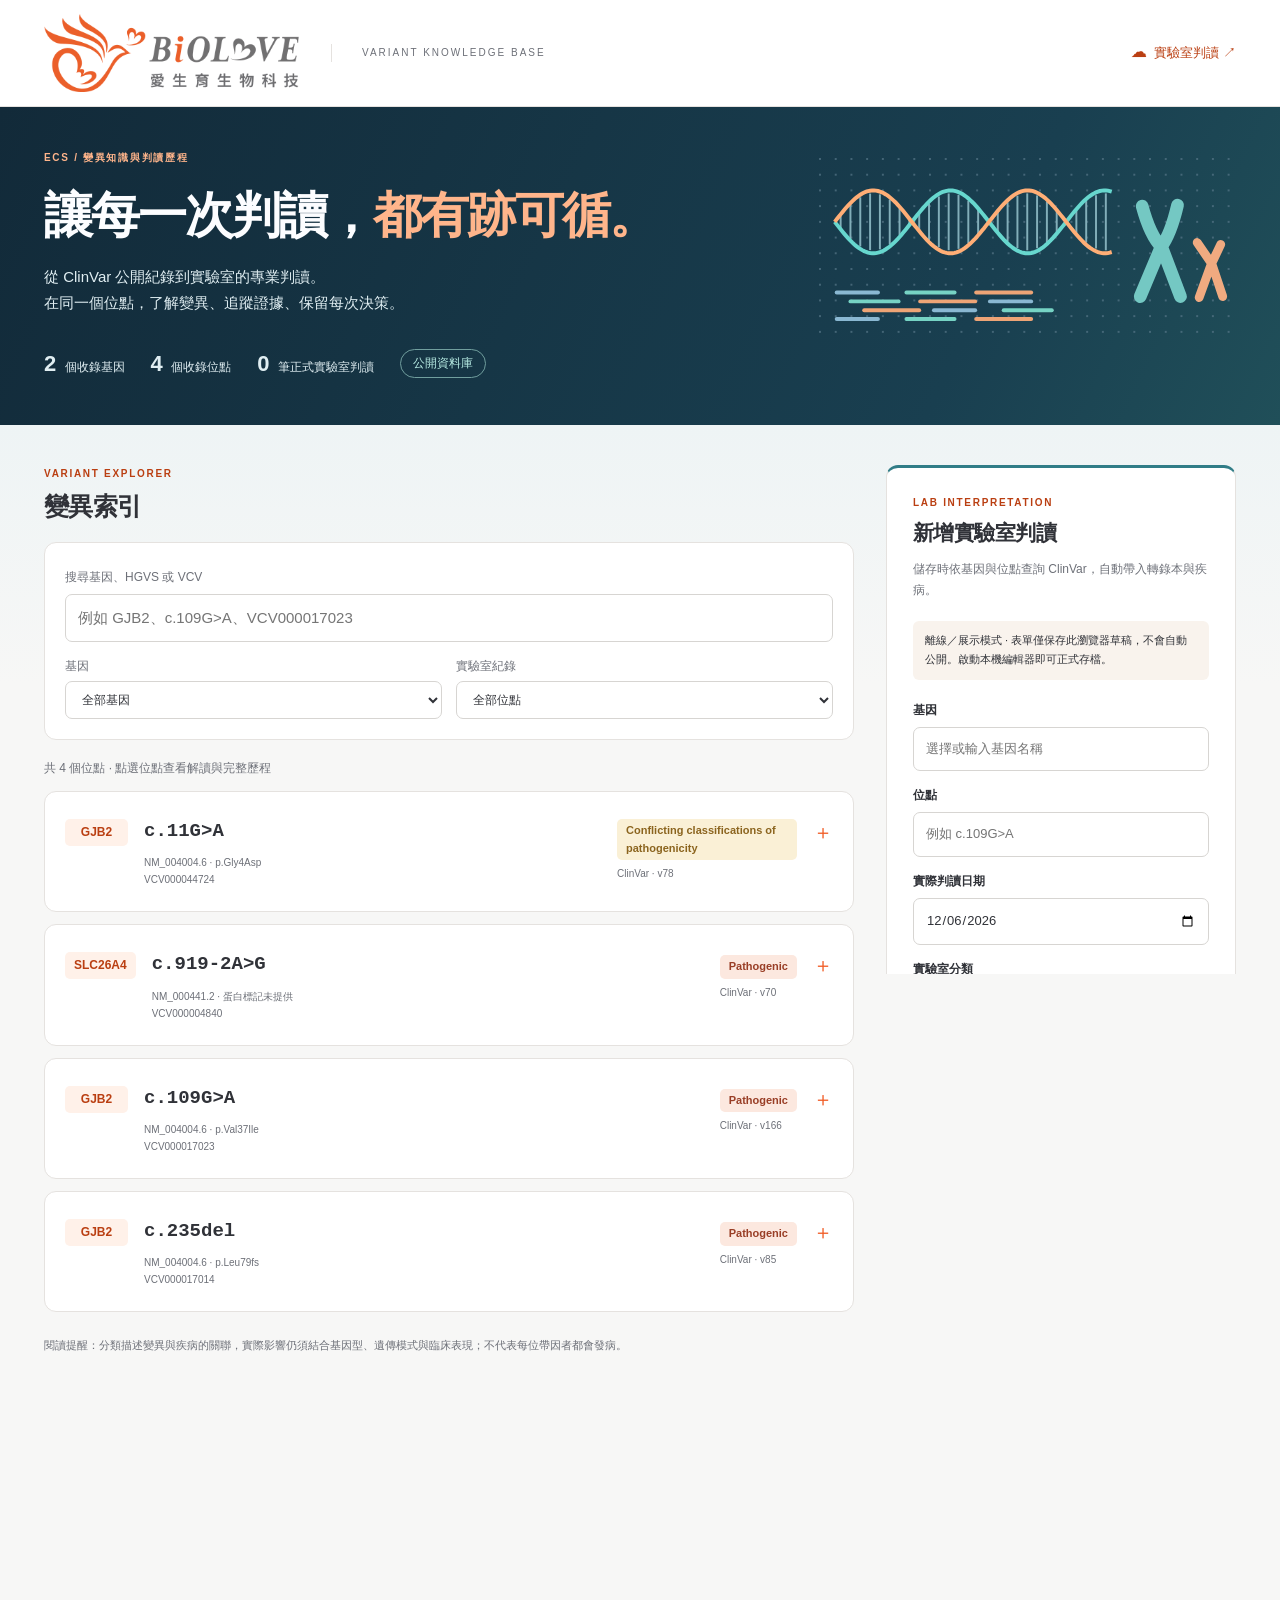
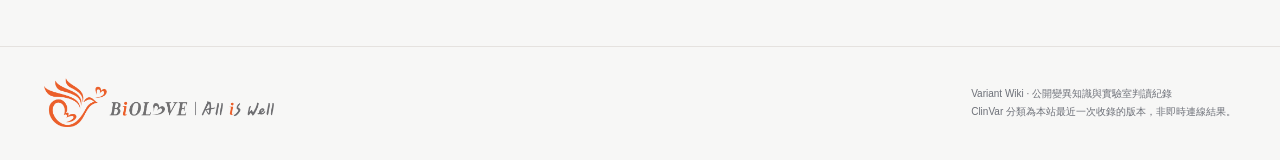
==== commit 8eb4b0d9: "Refresh cached scripts for the simplified form" ====
--- a/index.html
+++ b/index.html
@@ -1,6 +1,6 @@
 <!doctype html>
 <html lang="zh-Hant">
-<head><meta charset="utf-8"><meta name="viewport" content="width=device-width, initial-scale=1"><title>BiOLoVE｜Variant Wiki 變異判讀資料庫</title><link rel="icon" href="assets/biolove-2.png"><link rel="stylesheet" href="assets/style.css"><script src="assets/clinvar.js" defer></script><script src="assets/app.js" defer></script></head>
+<head><meta charset="utf-8"><meta name="viewport" content="width=device-width, initial-scale=1"><title>BiOLoVE｜Variant Wiki 變異判讀資料庫</title><link rel="icon" href="assets/biolove-2.png"><link rel="stylesheet" href="assets/style.css?v=genomics1"><script src="assets/clinvar.js?v=genomics1" defer></script><script src="assets/app.js?v=genomics1" defer></script></head>
 <body>
 <header class="site-header"><div class="wrap nav"><img class="brand" src="assets/biolove-3.png" alt="BiOLoVE 愛生育生物科技"><span class="nav-title">VARIANT KNOWLEDGE BASE</span><a href="#lab-panel" class="nav-link">實驗室判讀 ↗</a></div></header>
 <div class="hero"><div class="wrap"><div class="eyebrow">ECS / 變異知識與判讀歷程</div><h1>讓每一次判讀，<span>都有跡可循。</span></h1><p>從 ClinVar 公開紀錄到實驗室的專業判讀。<br>在同一個位點，了解變異、追蹤證據、保留每次決策。</p><svg class="genome-art" viewBox="0 0 430 190" aria-hidden="true"><defs><pattern id="grid" width="16" height="16" patternUnits="userSpaceOnUse"><circle cx="1" cy="1" r="1" fill="#527384"/></pattern></defs><rect width="430" height="190" fill="url(#grid)"/><g fill="none" stroke="#82aeb9" stroke-width="2"><path d="M22 58.1 V71.9"/><path d="M32 47.7 V82.3"/><path d="M42 40.0 V90.0"/><path d="M52 36.2 V93.8"/><path d="M62 37.0 V93.0"/><path d="M72 42.3 V87.7"/><path d="M82 51.1 V78.9"/><path d="M92 62.1 V67.9"/><path d="M102 73.5 V56.5"/><path d="M112 83.6 V46.4"/><path d="M122 90.8 V39.2"/><path d="M132 93.9 V36.1"/><path d="M142 92.5 V37.5"/><path d="M152 86.7 V43.3"/><path d="M162 77.4 V52.6"/><path d="M172 66.3 V63.7"/><path d="M182 54.9 V75.1"/><path d="M192 45.1 V84.9"/><path d="M202 38.4 V91.6"/><path d="M212 36.0 V94.0"/><path d="M222 38.1 V91.9"/><path d="M232 44.5 V85.5"/><path d="M242 54.1 V75.9"/><path d="M252 65.4 V64.6"/><path d="M262 76.7 V53.3"/><path d="M272 86.1 V43.9"/><path d="M282 92.2 V37.8"/><path d="M292 94.0 V36.0"/></g><polyline fill="none" stroke="#67d7ce" stroke-width="4" points="16,65.0 18,67.6 20,70.1 22,72.6 24,75.1 26,77.5 28,79.8 30,82.0 32,84.1 34,86.1 36,88.0 38,89.7 40,91.2 42,92.6 44,93.8 46,94.8 48,95.7 50,96.3 52,96.7 54,97.0 56,97.0 58,96.8 60,96.4 62,95.8 64,95.1 66,94.1 68,92.9 70,91.6 72,90.1 74,88.4 76,86.6 78,84.7 80,82.6 82,80.4 84,78.1 86,75.7 88,73.3 90,70.8 92,68.2 94,65.7 96,63.1 98,60.6 100,58.1 102,55.6 104,53.2 106,50.8 108,48.6 110,46.4 112,44.4 114,42.5 116,40.8 118,39.2 120,37.8 122,36.5 124,35.4 126,34.5 128,33.9 130,33.4 132,33.1 134,33.0 136,33.1 138,33.4 140,34.0 142,34.7 144,35.6 146,36.7 148,38.0 150,39.5 152,41.1 154,42.9 156,44.8 158,46.8 160,49.0 162,51.3 164,53.6 166,56.1 168,58.5 170,61.1 172,63.6 174,66.2 176,68.7 178,71.3 180,73.7 182,76.2 184,78.5 186,80.8 188,83.0 190,85.0 192,87.0 194,88.8 196,90.4 198,91.9 200,93.2 202,94.3 204,95.2 206,96.0 208,96.5 210,96.9 212,97.0 214,96.9 216,96.7 218,96.2 220,95.5 222,94.6 224,93.6 226,92.3 228,90.9 230,89.4 232,87.6 234,85.7 236,83.7 238,81.6 240,79.3 242,77.0 244,74.6 246,72.1 248,69.6 250,67.1 252,64.5 254,62.0 256,59.4 258,56.9 260,54.5 262,52.1 264,49.8 266,47.6 268,45.5 270,43.5 272,41.7 274,40.0 276,38.5 278,37.2 280,36.0 282,35.0 284,34.2 286,33.6 288,33.2 290,33.0 292,33.0 294,33.2 296,33.7 298,34.3"/><polyline fill="none" stroke="#ffae76" stroke-width="4" points="16,65.0 18,62.4 20,59.9 22,57.4 24,54.9 26,52.5 28,50.2 30,48.0 32,45.9 34,43.9 36,42.0 38,40.3 40,38.8 42,37.4 44,36.2 46,35.2 48,34.3 50,33.7 52,33.3 54,33.0 56,33.0 58,33.2 60,33.6 62,34.2 64,34.9 66,35.9 68,37.1 70,38.4 72,39.9 74,41.6 76,43.4 78,45.3 80,47.4 82,49.6 84,51.9 86,54.3 88,56.7 90,59.2 92,61.8 94,64.3 96,66.9 98,69.4 100,71.9 102,74.4 104,76.8 106,79.2 108,81.4 110,83.6 112,85.6 114,87.5 116,89.2 118,90.8 120,92.2 122,93.5 124,94.6 126,95.5 128,96.1 130,96.6 132,96.9 134,97.0 136,96.9 138,96.6 140,96.0 142,95.3 144,94.4 146,93.3 148,92.0 150,90.5 152,88.9 154,87.1 156,85.2 158,83.2 160,81.0 162,78.7 164,76.4 166,73.9 168,71.5 170,68.9 172,66.4 174,63.8 176,61.3 178,58.7 180,56.3 182,53.8 184,51.5 186,49.2 188,47.0 190,45.0 192,43.0 194,41.2 196,39.6 198,38.1 200,36.8 202,35.7 204,34.8 206,34.0 208,33.5 210,33.1 212,33.0 214,33.1 216,33.3 218,33.8 220,34.5 222,35.4 224,36.4 226,37.7 228,39.1 230,40.6 232,42.4 234,44.3 236,46.3 238,48.4 240,50.7 242,53.0 244,55.4 246,57.9 248,60.4 250,62.9 252,65.5 254,68.0 256,70.6 258,73.1 260,75.5 262,77.9 264,80.2 266,82.4 268,84.5 270,86.5 272,88.3 274,90.0 276,91.5 278,92.8 280,94.0 282,95.0 284,95.8 286,96.4 288,96.8 290,97.0 292,97.0 294,96.8 296,96.3 298,95.7"/><rect x="16" y="135" width="46" height="4" rx="2" fill="#8ab8d2"/><rect x="87" y="135" width="53" height="4" rx="2" fill="#76d3c4"/><rect x="158" y="135" width="60" height="4" rx="2" fill="#eda476"/><rect x="30" y="144" width="53" height="4" rx="2" fill="#76d3c4"/><rect x="101" y="144" width="60" height="4" rx="2" fill="#eda476"/><rect x="172" y="144" width="46" height="4" rx="2" fill="#8ab8d2"/><rect x="44" y="153" width="60" height="4" rx="2" fill="#eda476"/><rect x="115" y="153" width="46" height="4" rx="2" fill="#8ab8d2"/><rect x="186" y="153" width="53" height="4" rx="2" fill="#76d3c4"/><rect x="16" y="162" width="46" height="4" rx="2" fill="#8ab8d2"/><rect x="87" y="162" width="53" height="4" rx="2" fill="#76d3c4"/><rect x="158" y="162" width="60" height="4" rx="2" fill="#eda476"/><g fill="none" stroke-linecap="round"><path d="M329 49 Q337 79 349 91 L368 141 M365 48 Q358 78 348 91 L327 141" stroke="#74c8c3" stroke-width="13"/><path d="M385 86 L400 108 L411 141 M409 88 L399 109 L387 142" stroke="#f0aa80" stroke-width="9"/></g></svg><div class="hero-meta"><span><b id="gene-total">—</b> 個收錄基因</span><span><b id="variant-total">—</b> 個收錄位點</span><span><b id="lab-total">—</b> 筆正式實驗室判讀</span><span class="public-tag">公開資料庫</span></div></div></div>
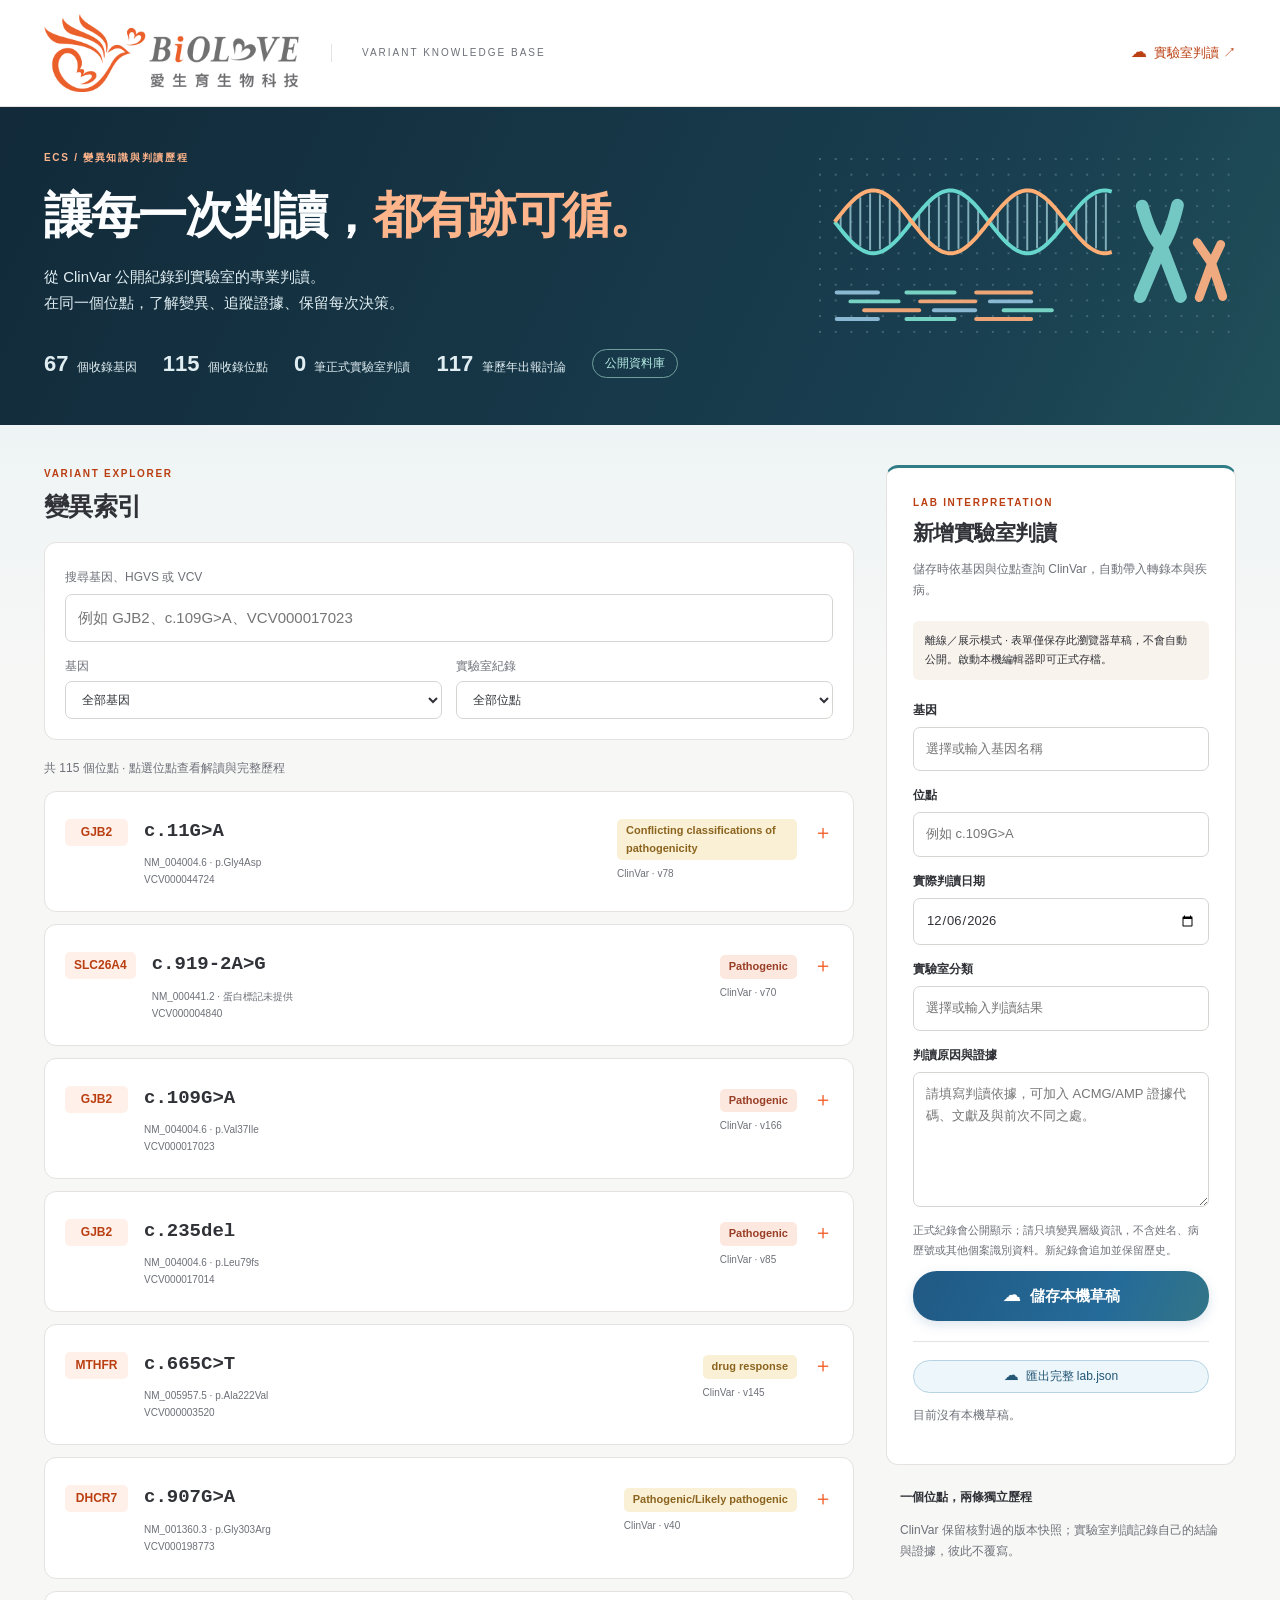
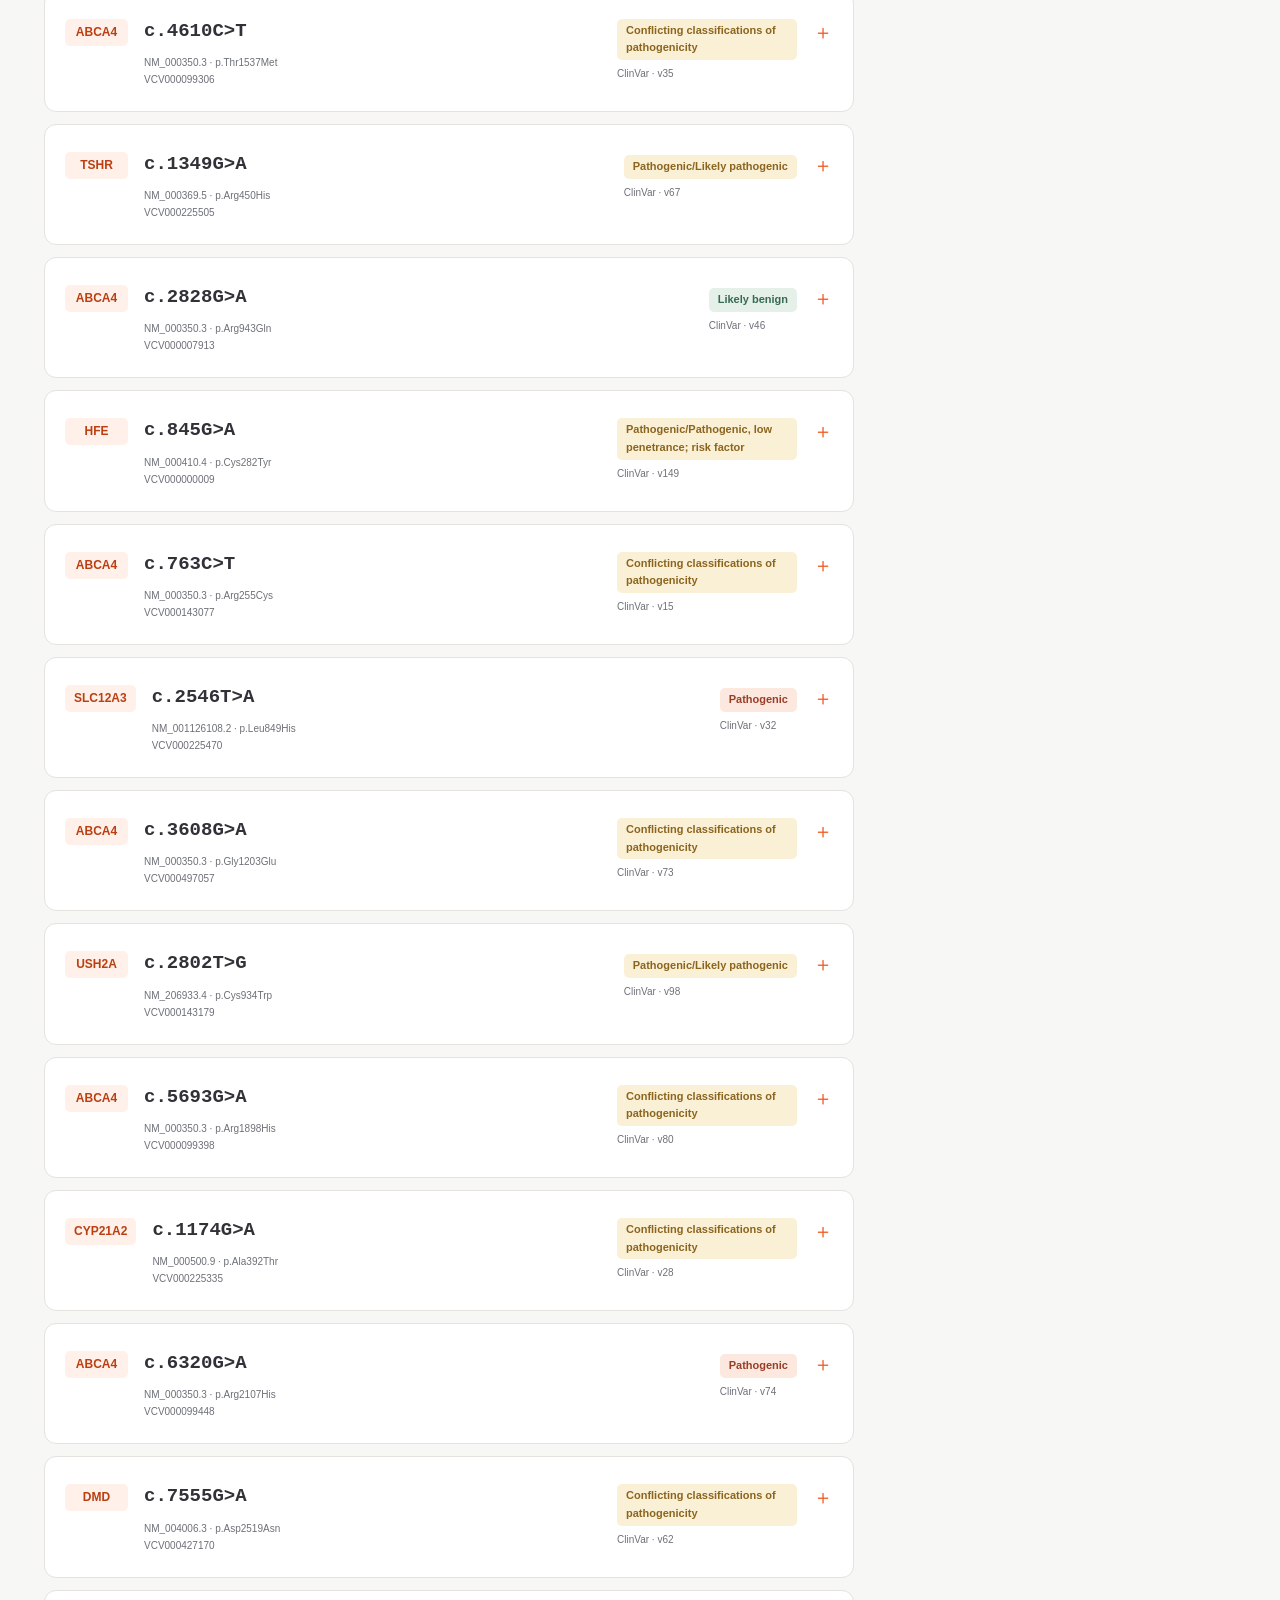
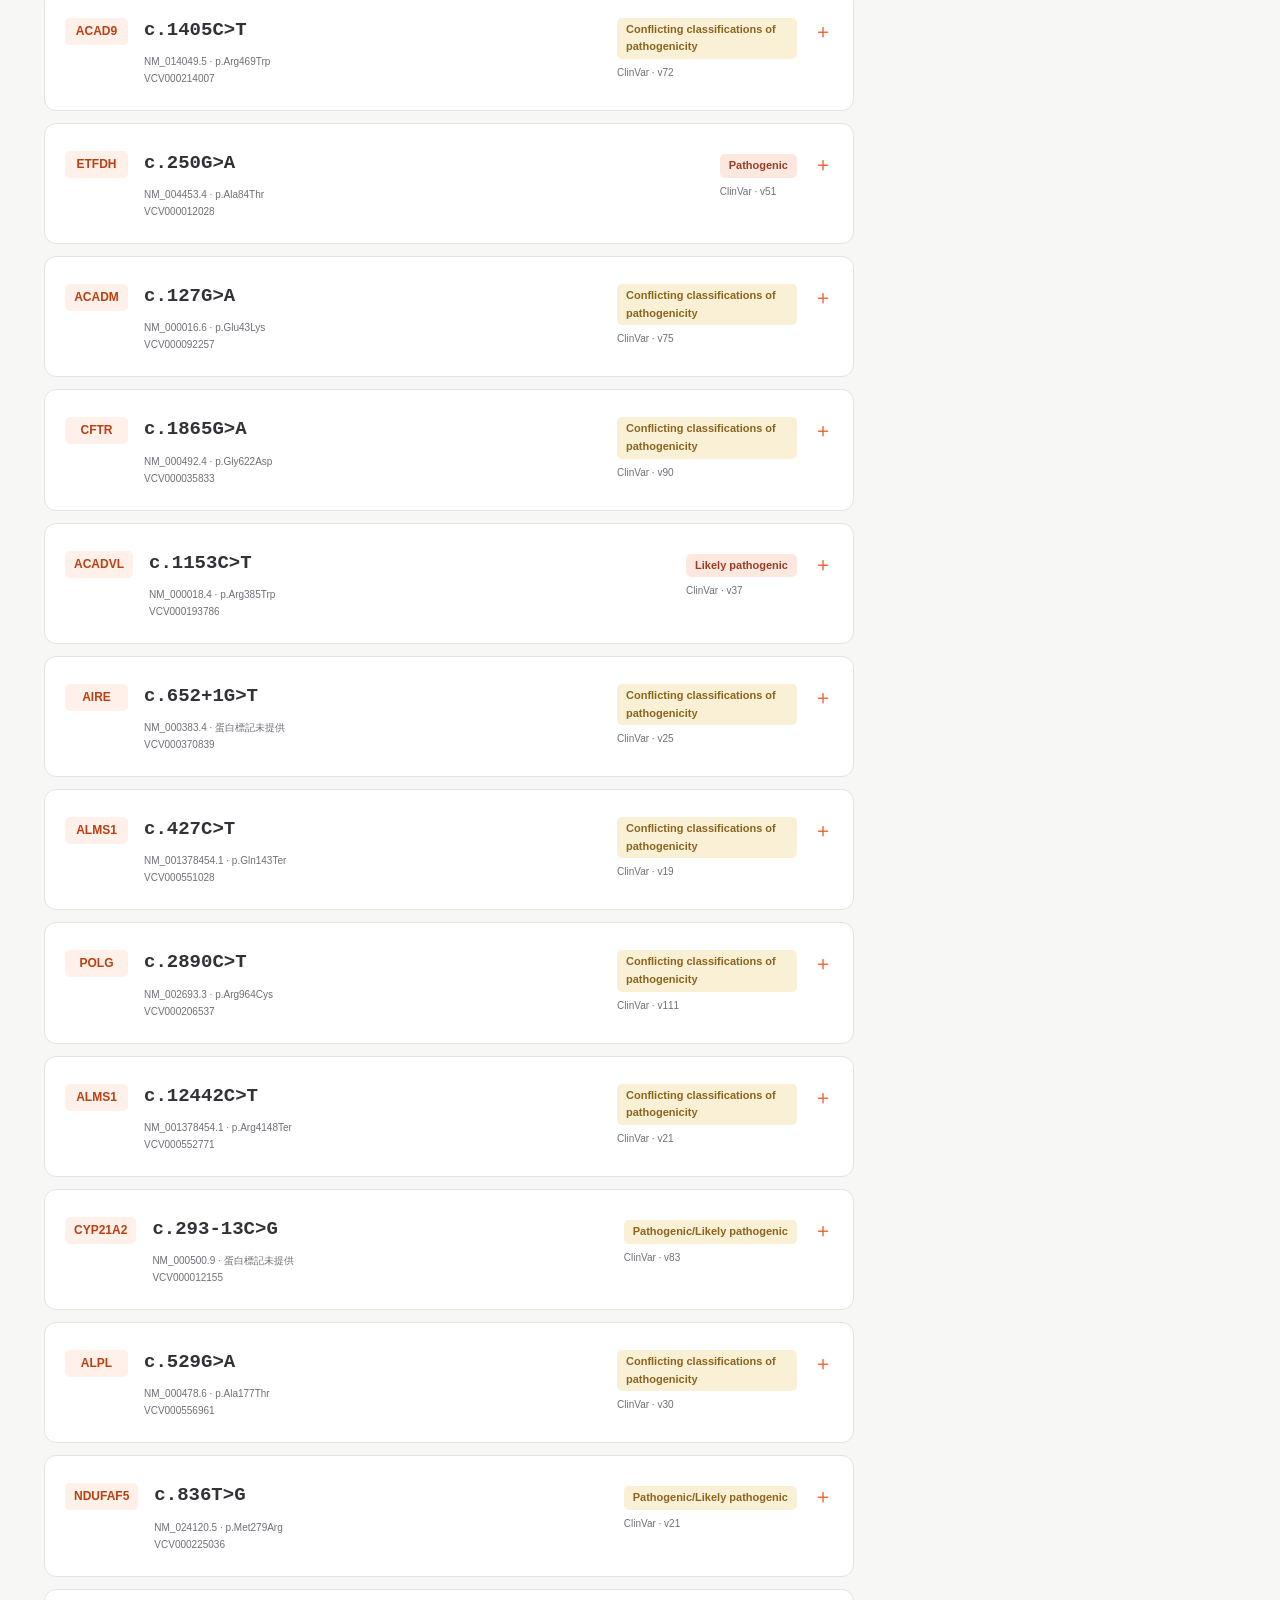
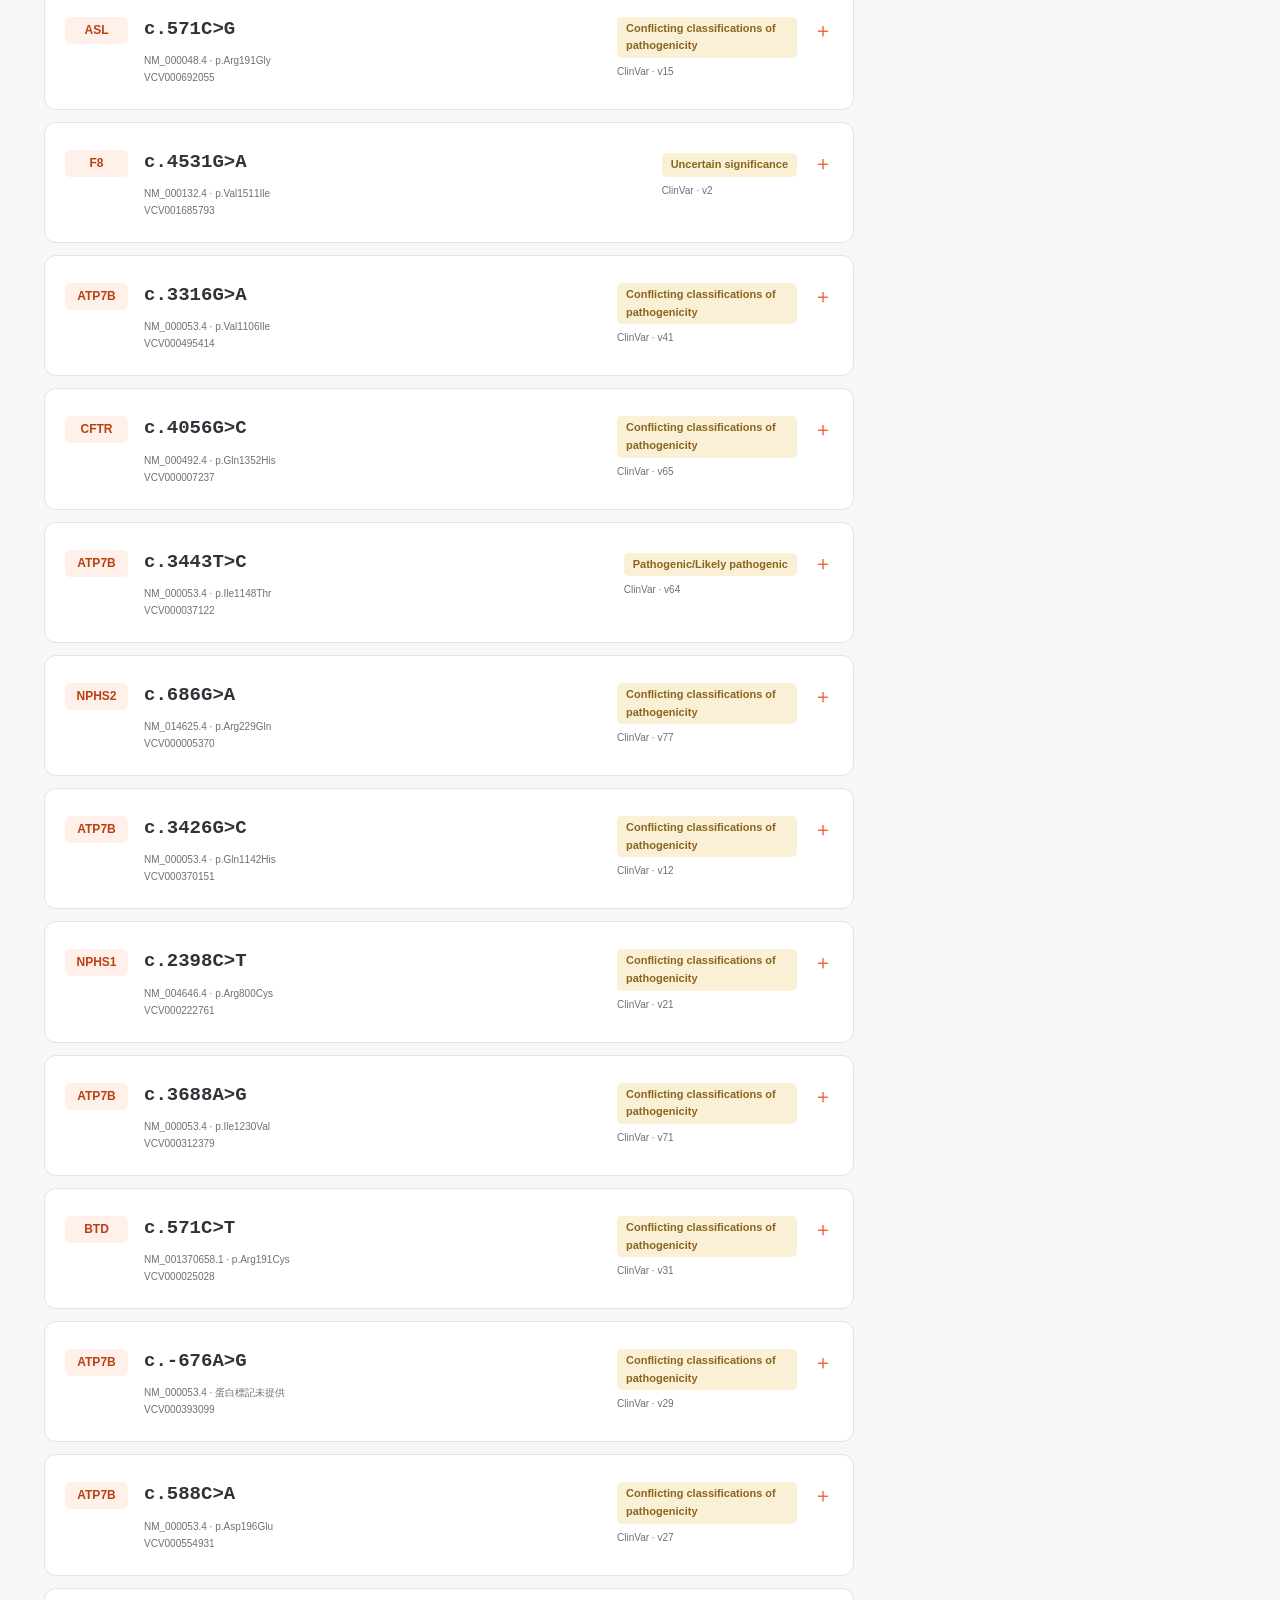
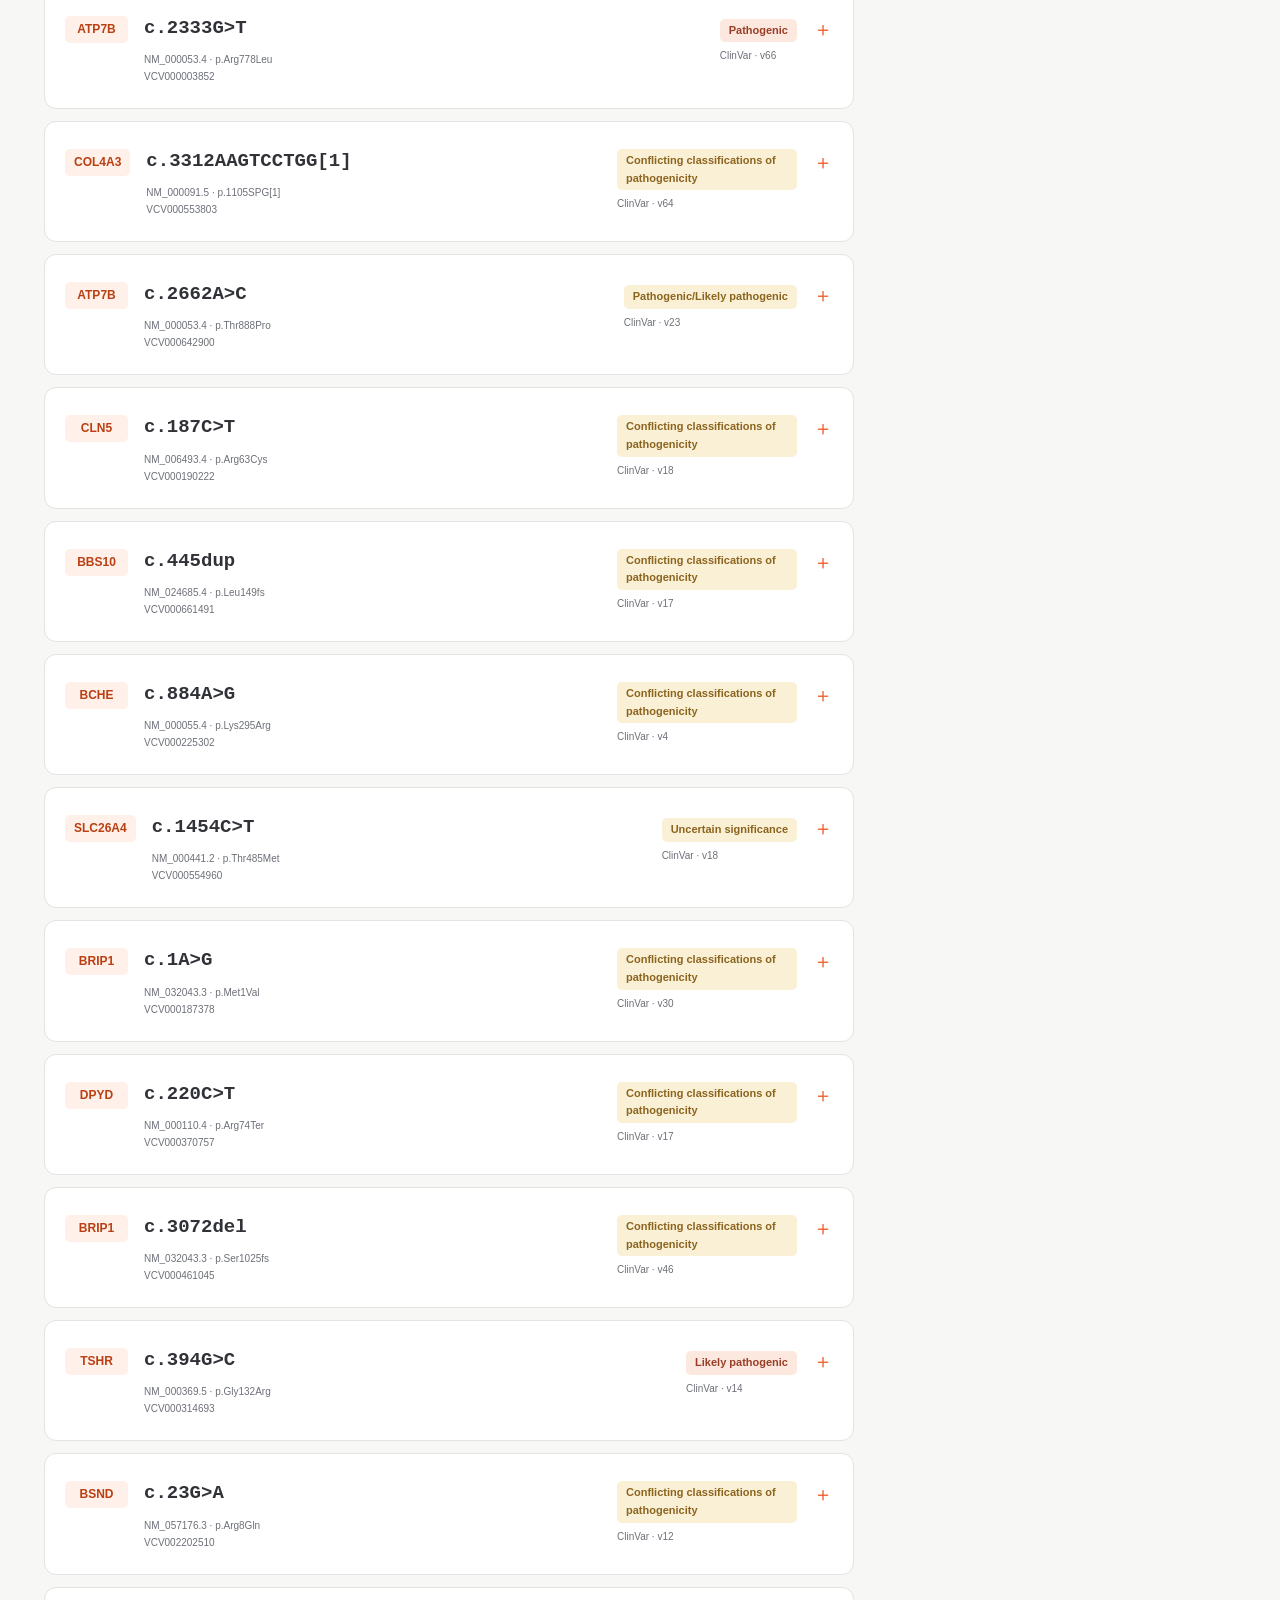
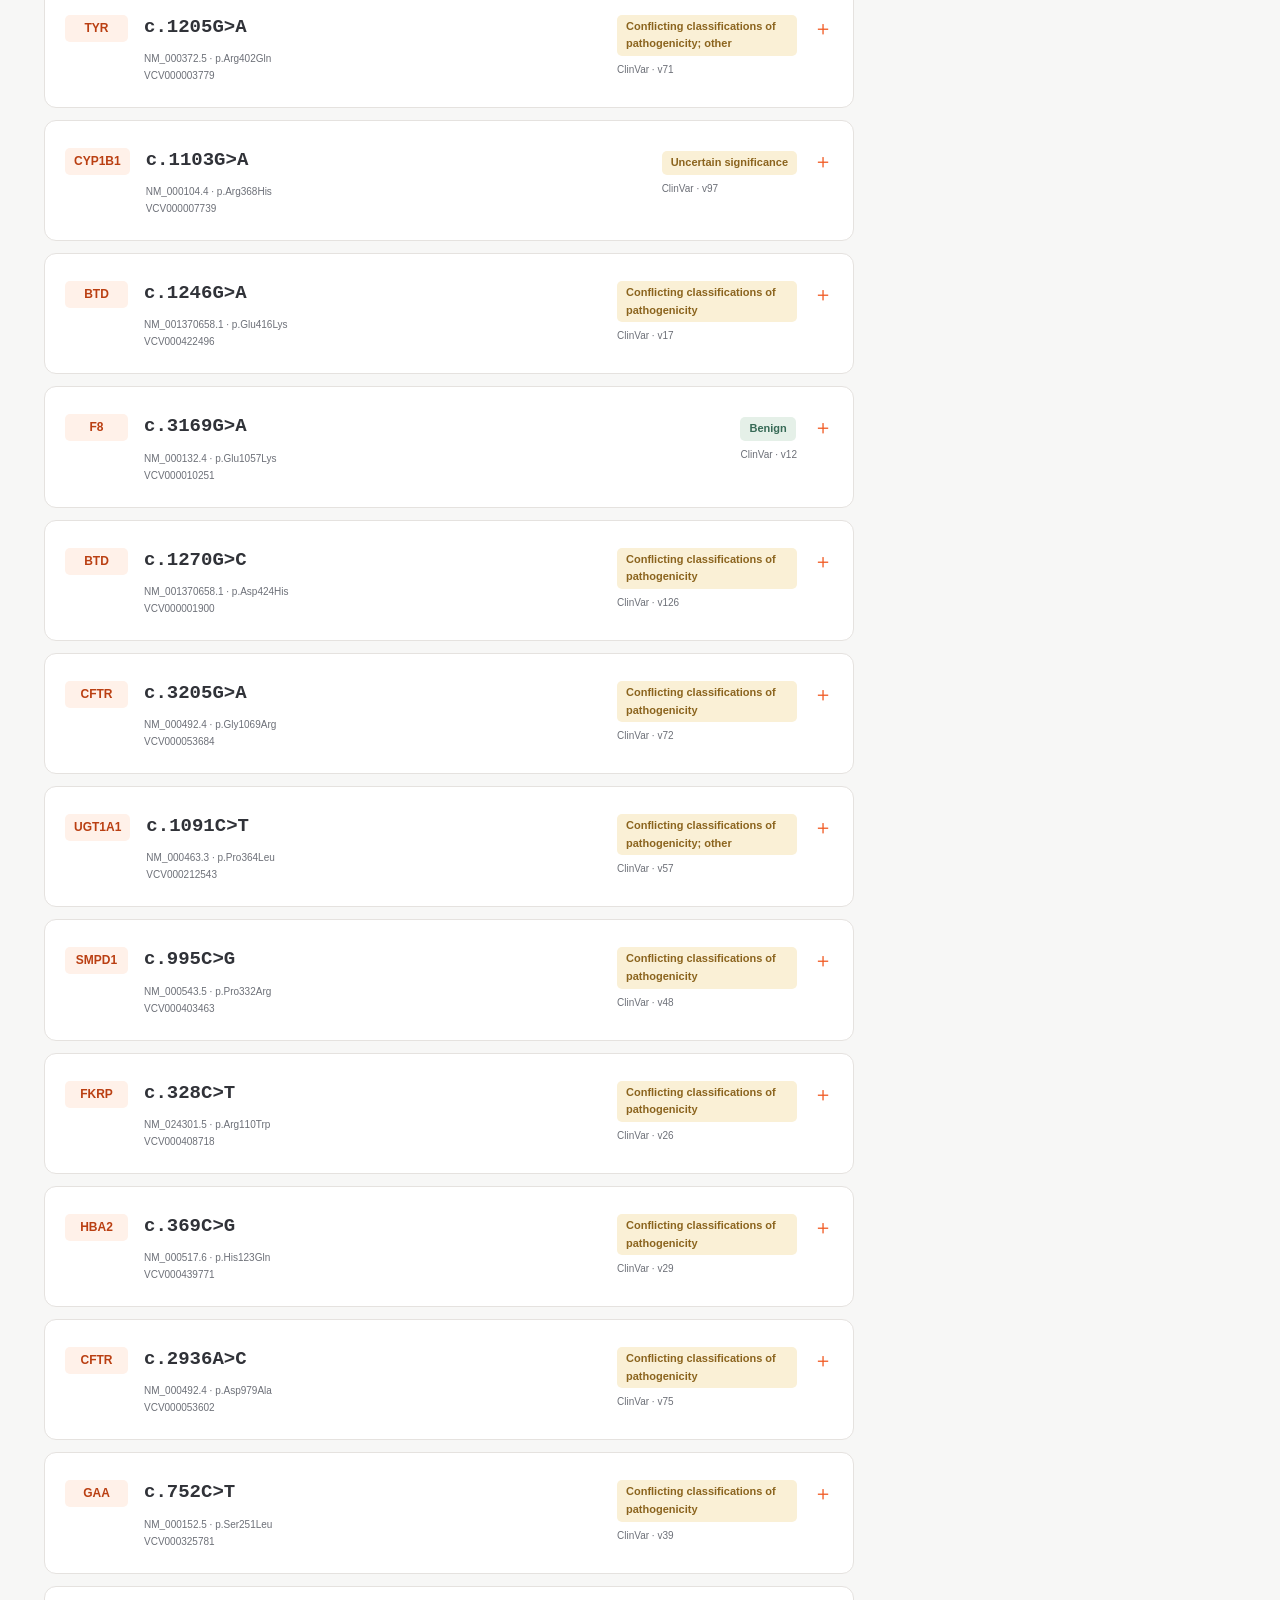
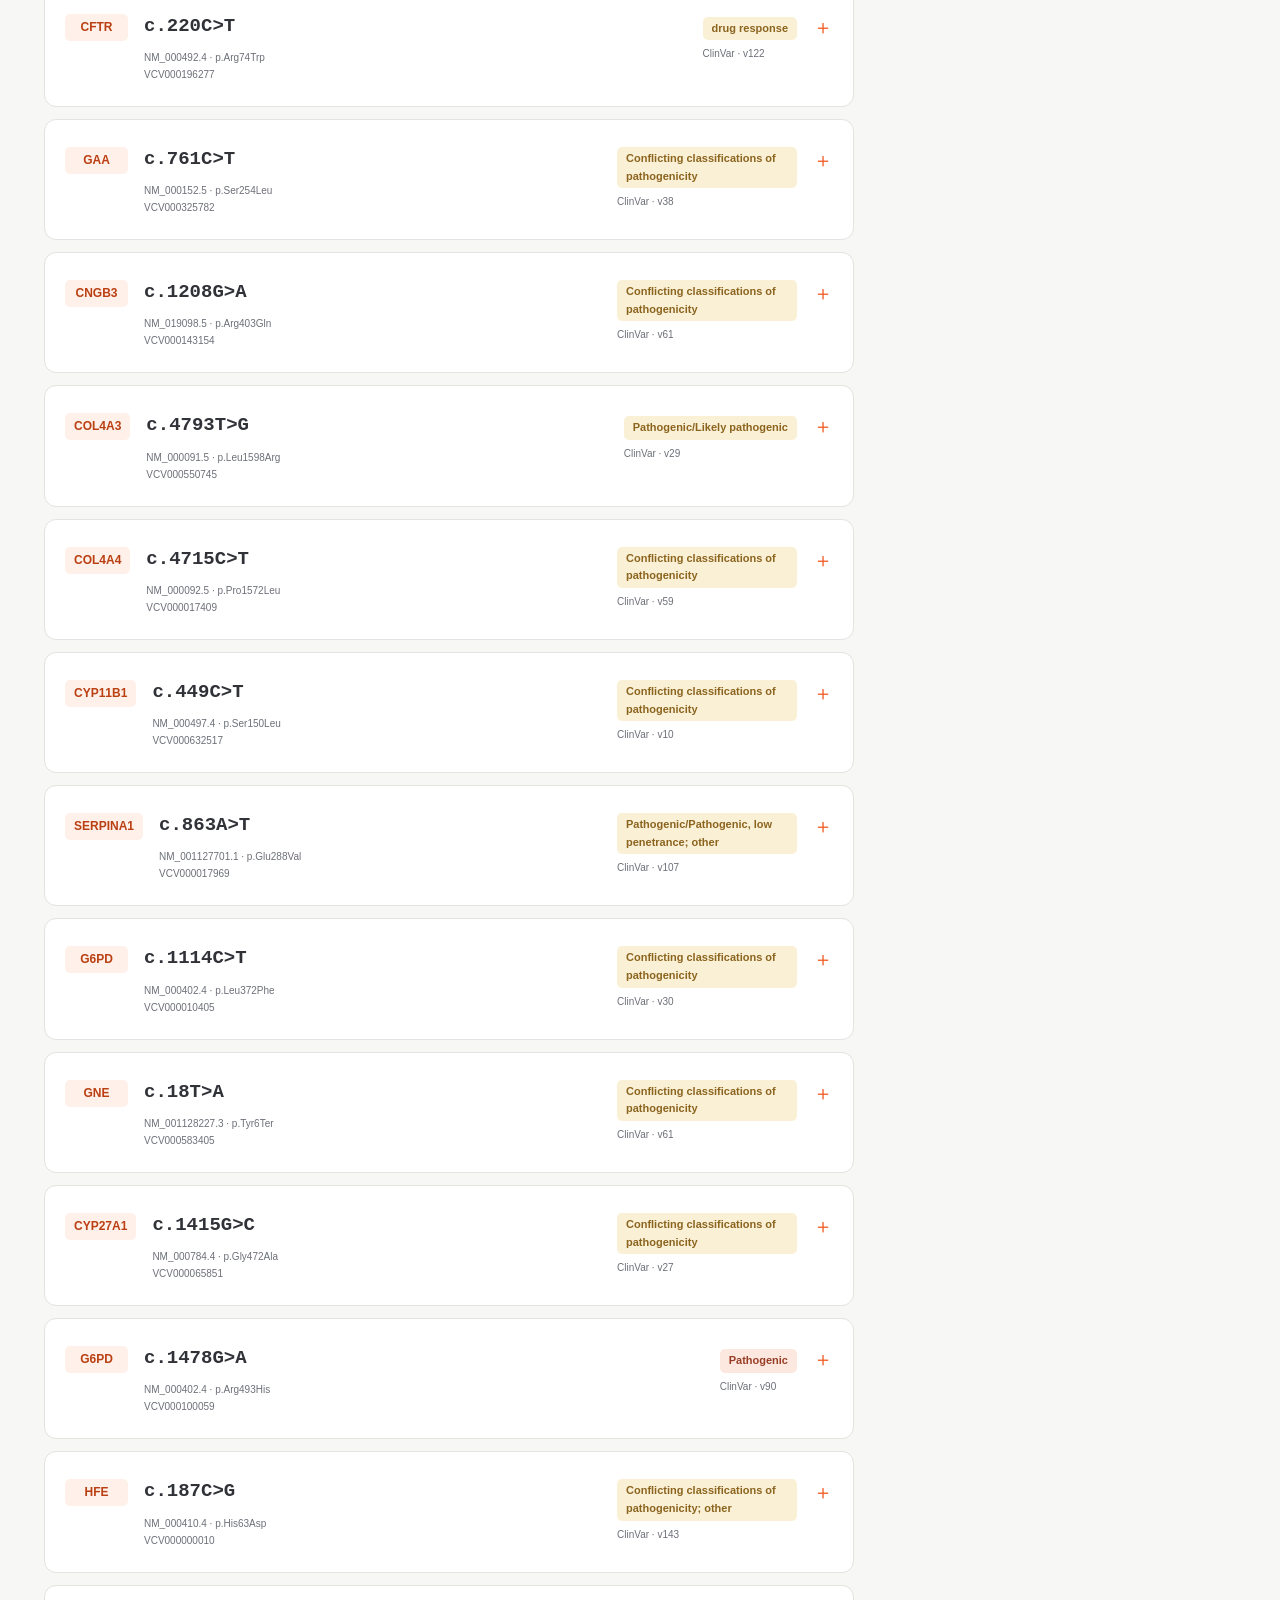
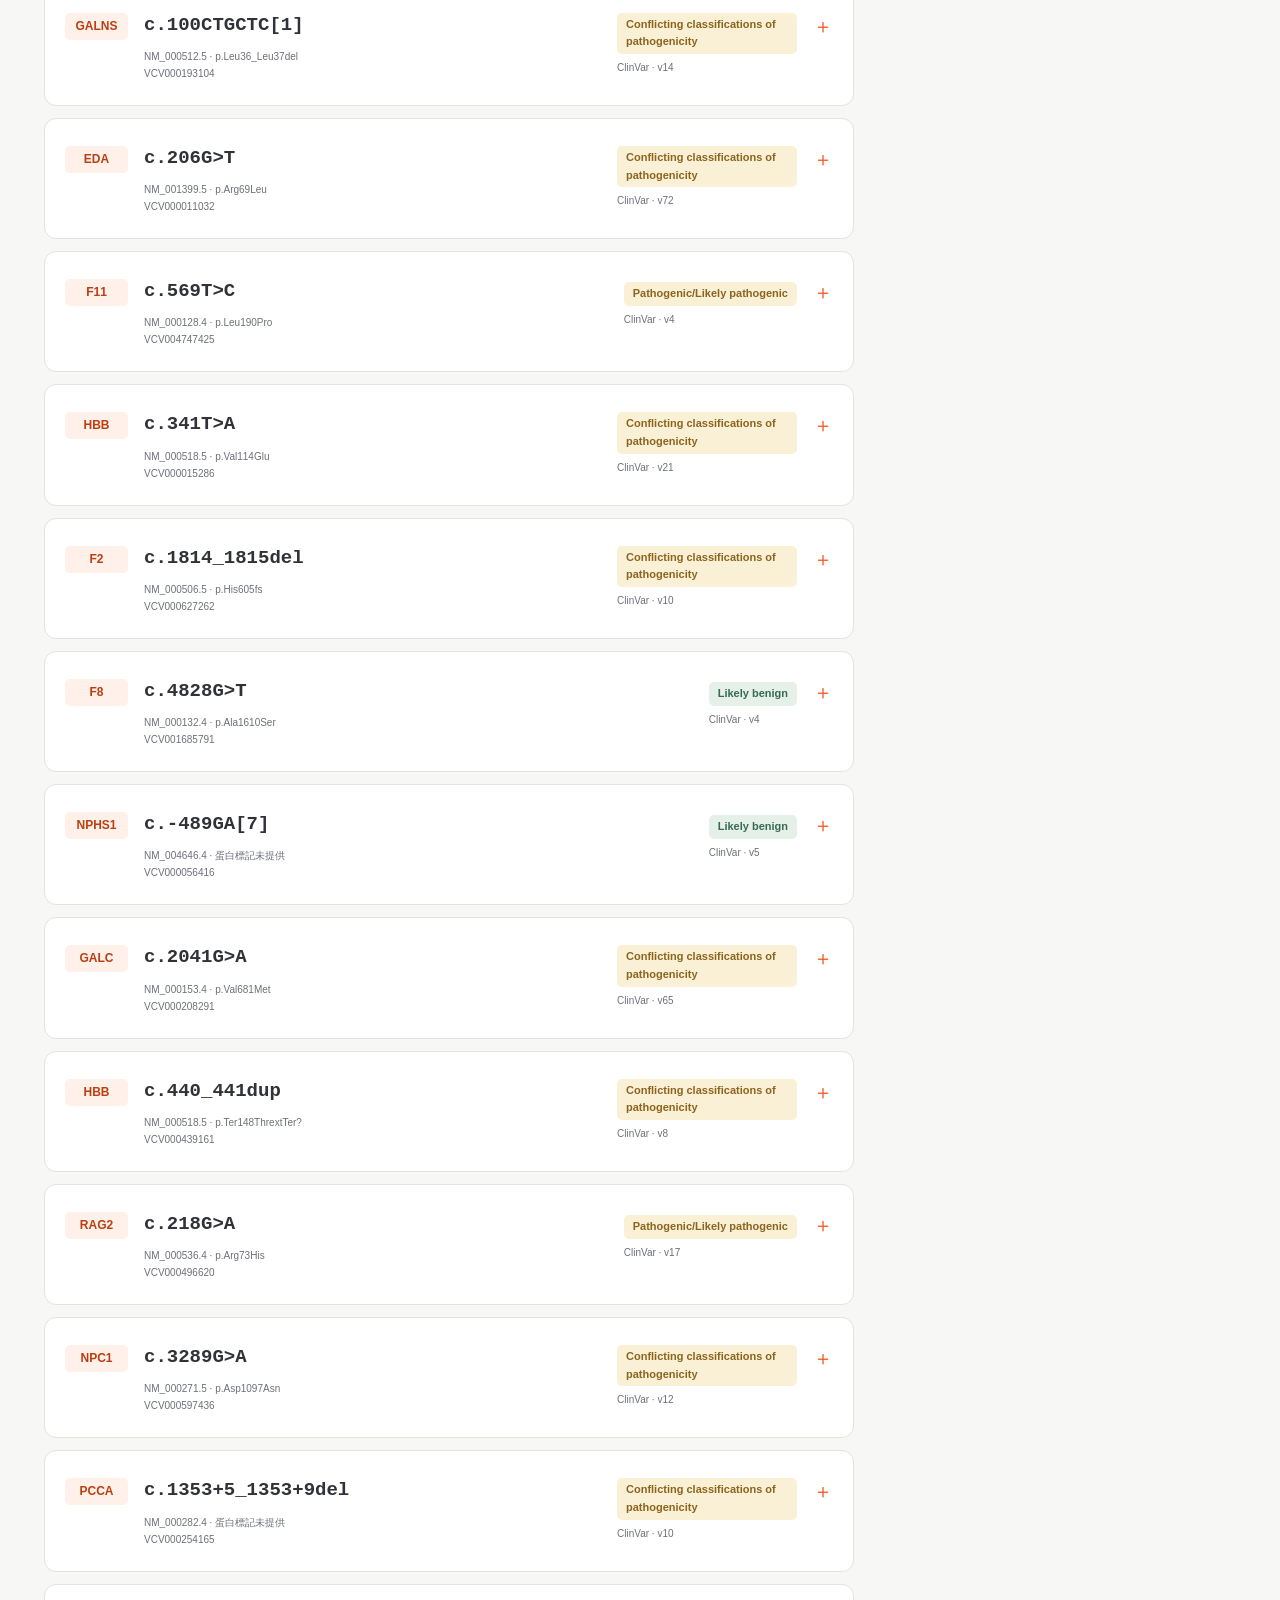
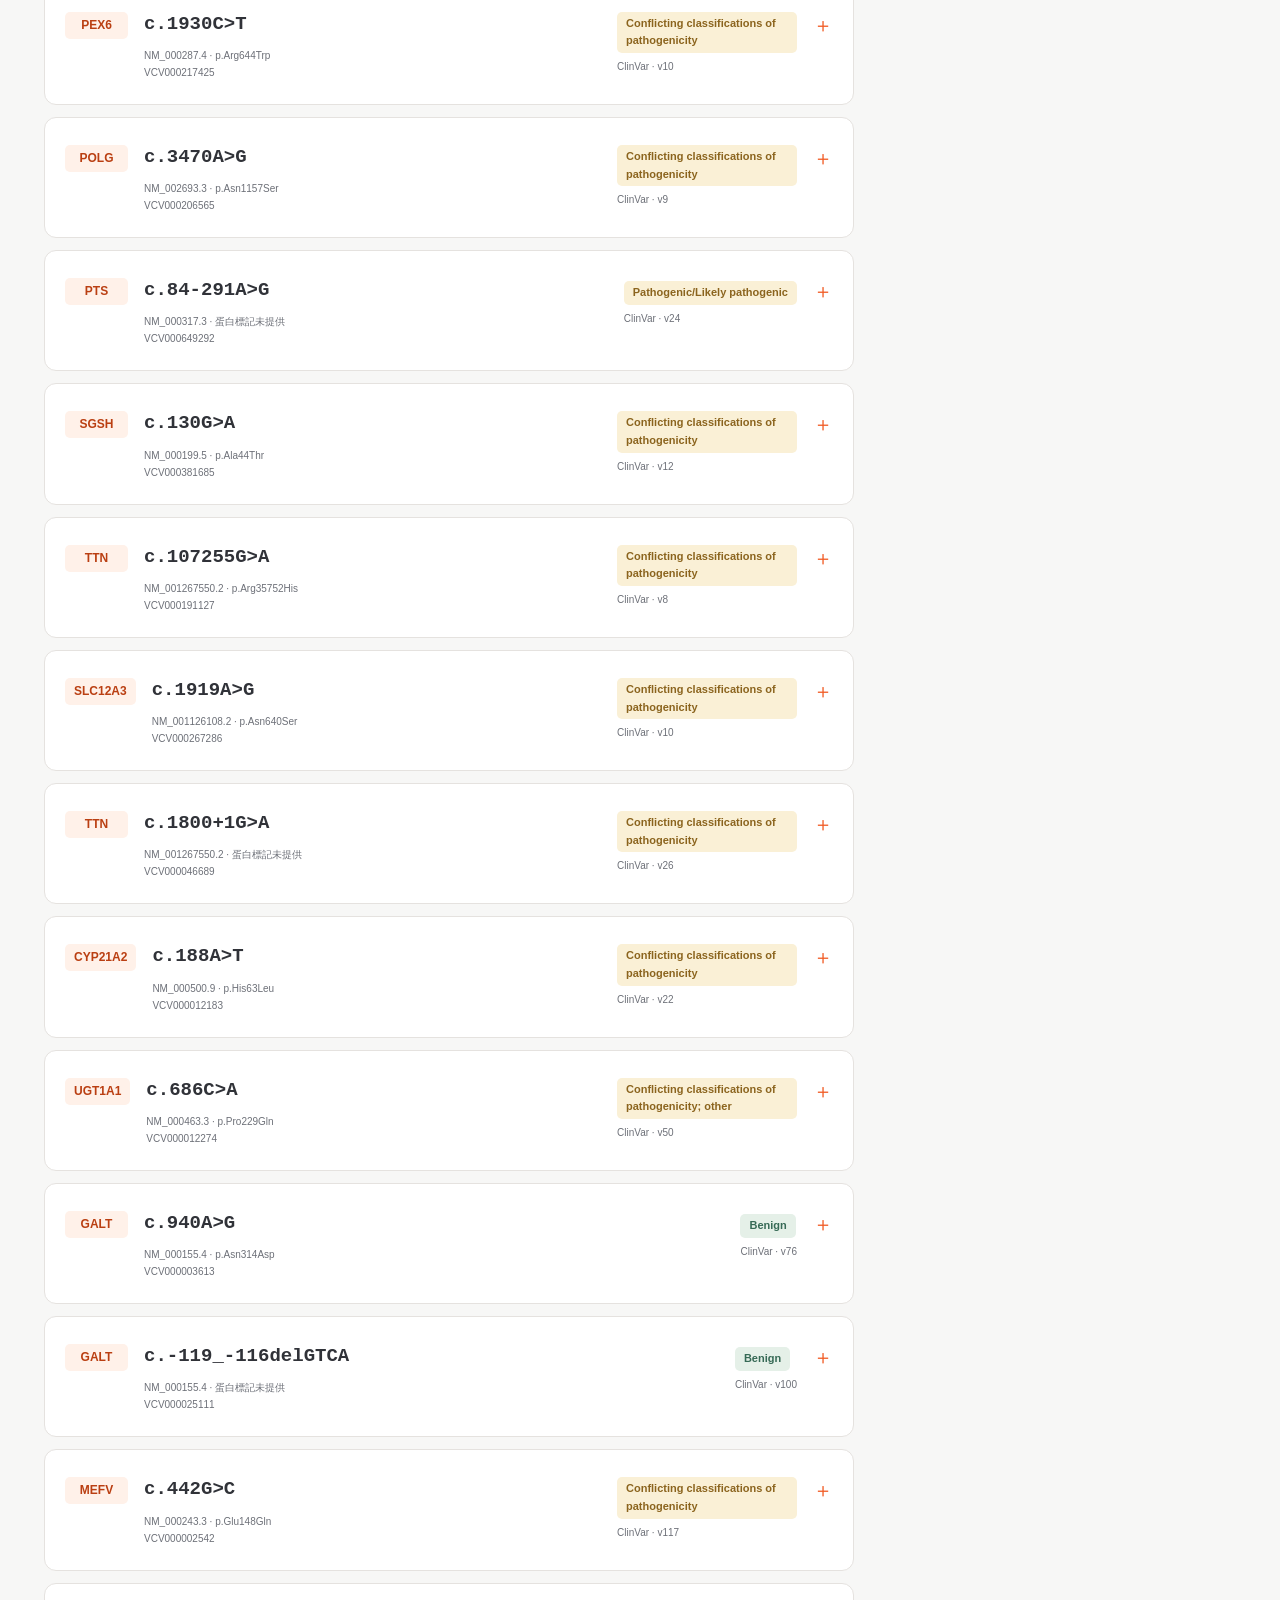
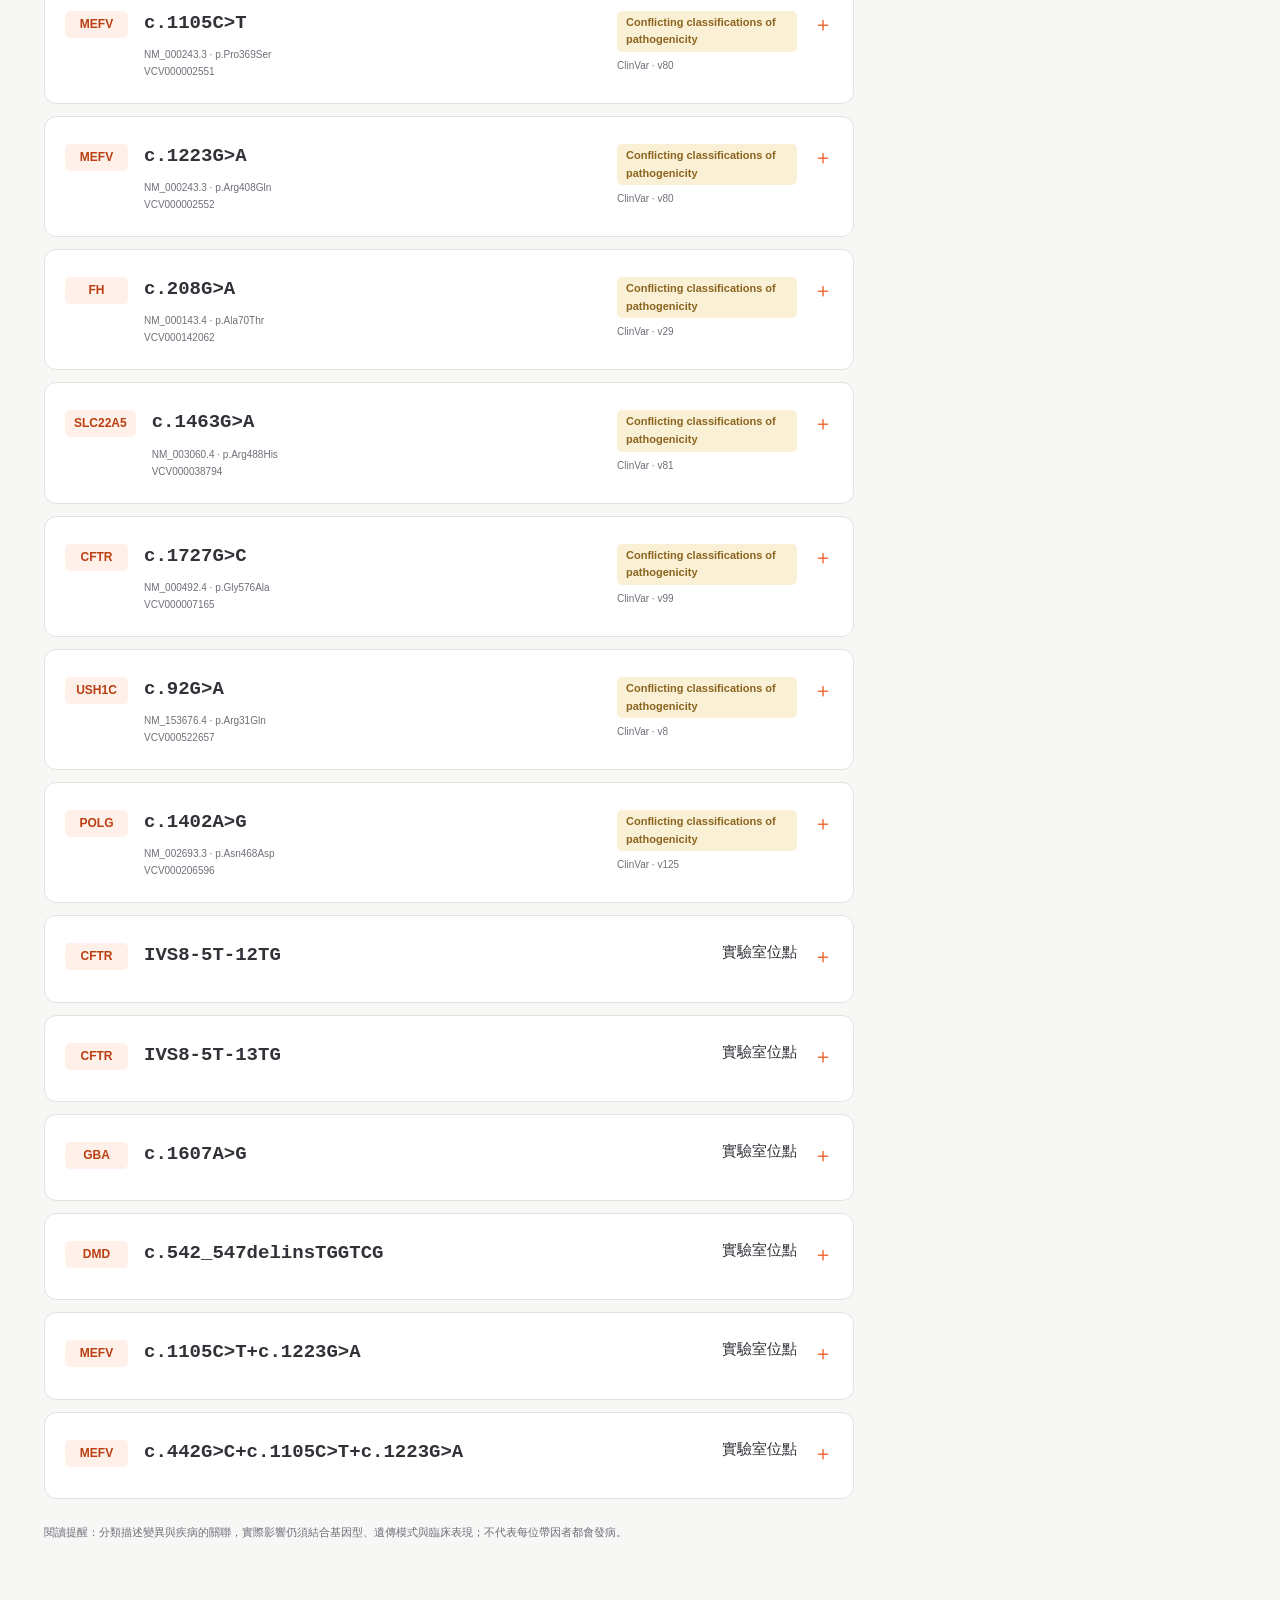
==== commit b6f58e1b: "Publish historical variant discussions" ====
--- a/index.html
+++ b/index.html
@@ -1,18 +1,123 @@
 <!doctype html>
 <html lang="zh-Hant">
-<head><meta charset="utf-8"><meta name="viewport" content="width=device-width, initial-scale=1"><title>BiOLoVE｜Variant Wiki 變異判讀資料庫</title><link rel="icon" href="assets/biolove-2.png"><link rel="stylesheet" href="assets/style.css?v=genomics1"><script src="assets/clinvar.js?v=genomics1" defer></script><script src="assets/app.js?v=genomics1" defer></script></head>
+<head><meta charset="utf-8"><meta name="viewport" content="width=device-width, initial-scale=1"><title>BiOLoVE｜Variant Wiki 變異判讀資料庫</title><link rel="icon" href="assets/biolove-2.png"><link rel="stylesheet" href="assets/style.css?v=archive1"><script src="assets/clinvar.js?v=archive1" defer></script><script src="assets/app.js?v=archive1" defer></script></head>
 <body>
 <header class="site-header"><div class="wrap nav"><img class="brand" src="assets/biolove-3.png" alt="BiOLoVE 愛生育生物科技"><span class="nav-title">VARIANT KNOWLEDGE BASE</span><a href="#lab-panel" class="nav-link">實驗室判讀 ↗</a></div></header>
-<div class="hero"><div class="wrap"><div class="eyebrow">ECS / 變異知識與判讀歷程</div><h1>讓每一次判讀，<span>都有跡可循。</span></h1><p>從 ClinVar 公開紀錄到實驗室的專業判讀。<br>在同一個位點，了解變異、追蹤證據、保留每次決策。</p><svg class="genome-art" viewBox="0 0 430 190" aria-hidden="true"><defs><pattern id="grid" width="16" height="16" patternUnits="userSpaceOnUse"><circle cx="1" cy="1" r="1" fill="#527384"/></pattern></defs><rect width="430" height="190" fill="url(#grid)"/><g fill="none" stroke="#82aeb9" stroke-width="2"><path d="M22 58.1 V71.9"/><path d="M32 47.7 V82.3"/><path d="M42 40.0 V90.0"/><path d="M52 36.2 V93.8"/><path d="M62 37.0 V93.0"/><path d="M72 42.3 V87.7"/><path d="M82 51.1 V78.9"/><path d="M92 62.1 V67.9"/><path d="M102 73.5 V56.5"/><path d="M112 83.6 V46.4"/><path d="M122 90.8 V39.2"/><path d="M132 93.9 V36.1"/><path d="M142 92.5 V37.5"/><path d="M152 86.7 V43.3"/><path d="M162 77.4 V52.6"/><path d="M172 66.3 V63.7"/><path d="M182 54.9 V75.1"/><path d="M192 45.1 V84.9"/><path d="M202 38.4 V91.6"/><path d="M212 36.0 V94.0"/><path d="M222 38.1 V91.9"/><path d="M232 44.5 V85.5"/><path d="M242 54.1 V75.9"/><path d="M252 65.4 V64.6"/><path d="M262 76.7 V53.3"/><path d="M272 86.1 V43.9"/><path d="M282 92.2 V37.8"/><path d="M292 94.0 V36.0"/></g><polyline fill="none" stroke="#67d7ce" stroke-width="4" points="16,65.0 18,67.6 20,70.1 22,72.6 24,75.1 26,77.5 28,79.8 30,82.0 32,84.1 34,86.1 36,88.0 38,89.7 40,91.2 42,92.6 44,93.8 46,94.8 48,95.7 50,96.3 52,96.7 54,97.0 56,97.0 58,96.8 60,96.4 62,95.8 64,95.1 66,94.1 68,92.9 70,91.6 72,90.1 74,88.4 76,86.6 78,84.7 80,82.6 82,80.4 84,78.1 86,75.7 88,73.3 90,70.8 92,68.2 94,65.7 96,63.1 98,60.6 100,58.1 102,55.6 104,53.2 106,50.8 108,48.6 110,46.4 112,44.4 114,42.5 116,40.8 118,39.2 120,37.8 122,36.5 124,35.4 126,34.5 128,33.9 130,33.4 132,33.1 134,33.0 136,33.1 138,33.4 140,34.0 142,34.7 144,35.6 146,36.7 148,38.0 150,39.5 152,41.1 154,42.9 156,44.8 158,46.8 160,49.0 162,51.3 164,53.6 166,56.1 168,58.5 170,61.1 172,63.6 174,66.2 176,68.7 178,71.3 180,73.7 182,76.2 184,78.5 186,80.8 188,83.0 190,85.0 192,87.0 194,88.8 196,90.4 198,91.9 200,93.2 202,94.3 204,95.2 206,96.0 208,96.5 210,96.9 212,97.0 214,96.9 216,96.7 218,96.2 220,95.5 222,94.6 224,93.6 226,92.3 228,90.9 230,89.4 232,87.6 234,85.7 236,83.7 238,81.6 240,79.3 242,77.0 244,74.6 246,72.1 248,69.6 250,67.1 252,64.5 254,62.0 256,59.4 258,56.9 260,54.5 262,52.1 264,49.8 266,47.6 268,45.5 270,43.5 272,41.7 274,40.0 276,38.5 278,37.2 280,36.0 282,35.0 284,34.2 286,33.6 288,33.2 290,33.0 292,33.0 294,33.2 296,33.7 298,34.3"/><polyline fill="none" stroke="#ffae76" stroke-width="4" points="16,65.0 18,62.4 20,59.9 22,57.4 24,54.9 26,52.5 28,50.2 30,48.0 32,45.9 34,43.9 36,42.0 38,40.3 40,38.8 42,37.4 44,36.2 46,35.2 48,34.3 50,33.7 52,33.3 54,33.0 56,33.0 58,33.2 60,33.6 62,34.2 64,34.9 66,35.9 68,37.1 70,38.4 72,39.9 74,41.6 76,43.4 78,45.3 80,47.4 82,49.6 84,51.9 86,54.3 88,56.7 90,59.2 92,61.8 94,64.3 96,66.9 98,69.4 100,71.9 102,74.4 104,76.8 106,79.2 108,81.4 110,83.6 112,85.6 114,87.5 116,89.2 118,90.8 120,92.2 122,93.5 124,94.6 126,95.5 128,96.1 130,96.6 132,96.9 134,97.0 136,96.9 138,96.6 140,96.0 142,95.3 144,94.4 146,93.3 148,92.0 150,90.5 152,88.9 154,87.1 156,85.2 158,83.2 160,81.0 162,78.7 164,76.4 166,73.9 168,71.5 170,68.9 172,66.4 174,63.8 176,61.3 178,58.7 180,56.3 182,53.8 184,51.5 186,49.2 188,47.0 190,45.0 192,43.0 194,41.2 196,39.6 198,38.1 200,36.8 202,35.7 204,34.8 206,34.0 208,33.5 210,33.1 212,33.0 214,33.1 216,33.3 218,33.8 220,34.5 222,35.4 224,36.4 226,37.7 228,39.1 230,40.6 232,42.4 234,44.3 236,46.3 238,48.4 240,50.7 242,53.0 244,55.4 246,57.9 248,60.4 250,62.9 252,65.5 254,68.0 256,70.6 258,73.1 260,75.5 262,77.9 264,80.2 266,82.4 268,84.5 270,86.5 272,88.3 274,90.0 276,91.5 278,92.8 280,94.0 282,95.0 284,95.8 286,96.4 288,96.8 290,97.0 292,97.0 294,96.8 296,96.3 298,95.7"/><rect x="16" y="135" width="46" height="4" rx="2" fill="#8ab8d2"/><rect x="87" y="135" width="53" height="4" rx="2" fill="#76d3c4"/><rect x="158" y="135" width="60" height="4" rx="2" fill="#eda476"/><rect x="30" y="144" width="53" height="4" rx="2" fill="#76d3c4"/><rect x="101" y="144" width="60" height="4" rx="2" fill="#eda476"/><rect x="172" y="144" width="46" height="4" rx="2" fill="#8ab8d2"/><rect x="44" y="153" width="60" height="4" rx="2" fill="#eda476"/><rect x="115" y="153" width="46" height="4" rx="2" fill="#8ab8d2"/><rect x="186" y="153" width="53" height="4" rx="2" fill="#76d3c4"/><rect x="16" y="162" width="46" height="4" rx="2" fill="#8ab8d2"/><rect x="87" y="162" width="53" height="4" rx="2" fill="#76d3c4"/><rect x="158" y="162" width="60" height="4" rx="2" fill="#eda476"/><g fill="none" stroke-linecap="round"><path d="M329 49 Q337 79 349 91 L368 141 M365 48 Q358 78 348 91 L327 141" stroke="#74c8c3" stroke-width="13"/><path d="M385 86 L400 108 L411 141 M409 88 L399 109 L387 142" stroke="#f0aa80" stroke-width="9"/></g></svg><div class="hero-meta"><span><b id="gene-total">—</b> 個收錄基因</span><span><b id="variant-total">—</b> 個收錄位點</span><span><b id="lab-total">—</b> 筆正式實驗室判讀</span><span class="public-tag">公開資料庫</span></div></div></div>
+<div class="hero"><div class="wrap"><div class="eyebrow">ECS / 變異知識與判讀歷程</div><h1>讓每一次判讀，<span>都有跡可循。</span></h1><p>從 ClinVar 公開紀錄到實驗室的專業判讀。<br>在同一個位點，了解變異、追蹤證據、保留每次決策。</p><svg class="genome-art" viewBox="0 0 430 190" aria-hidden="true"><defs><pattern id="grid" width="16" height="16" patternUnits="userSpaceOnUse"><circle cx="1" cy="1" r="1" fill="#527384"/></pattern></defs><rect width="430" height="190" fill="url(#grid)"/><g fill="none" stroke="#82aeb9" stroke-width="2"><path d="M22 58.1 V71.9"/><path d="M32 47.7 V82.3"/><path d="M42 40.0 V90.0"/><path d="M52 36.2 V93.8"/><path d="M62 37.0 V93.0"/><path d="M72 42.3 V87.7"/><path d="M82 51.1 V78.9"/><path d="M92 62.1 V67.9"/><path d="M102 73.5 V56.5"/><path d="M112 83.6 V46.4"/><path d="M122 90.8 V39.2"/><path d="M132 93.9 V36.1"/><path d="M142 92.5 V37.5"/><path d="M152 86.7 V43.3"/><path d="M162 77.4 V52.6"/><path d="M172 66.3 V63.7"/><path d="M182 54.9 V75.1"/><path d="M192 45.1 V84.9"/><path d="M202 38.4 V91.6"/><path d="M212 36.0 V94.0"/><path d="M222 38.1 V91.9"/><path d="M232 44.5 V85.5"/><path d="M242 54.1 V75.9"/><path d="M252 65.4 V64.6"/><path d="M262 76.7 V53.3"/><path d="M272 86.1 V43.9"/><path d="M282 92.2 V37.8"/><path d="M292 94.0 V36.0"/></g><polyline fill="none" stroke="#67d7ce" stroke-width="4" points="16,65.0 18,67.6 20,70.1 22,72.6 24,75.1 26,77.5 28,79.8 30,82.0 32,84.1 34,86.1 36,88.0 38,89.7 40,91.2 42,92.6 44,93.8 46,94.8 48,95.7 50,96.3 52,96.7 54,97.0 56,97.0 58,96.8 60,96.4 62,95.8 64,95.1 66,94.1 68,92.9 70,91.6 72,90.1 74,88.4 76,86.6 78,84.7 80,82.6 82,80.4 84,78.1 86,75.7 88,73.3 90,70.8 92,68.2 94,65.7 96,63.1 98,60.6 100,58.1 102,55.6 104,53.2 106,50.8 108,48.6 110,46.4 112,44.4 114,42.5 116,40.8 118,39.2 120,37.8 122,36.5 124,35.4 126,34.5 128,33.9 130,33.4 132,33.1 134,33.0 136,33.1 138,33.4 140,34.0 142,34.7 144,35.6 146,36.7 148,38.0 150,39.5 152,41.1 154,42.9 156,44.8 158,46.8 160,49.0 162,51.3 164,53.6 166,56.1 168,58.5 170,61.1 172,63.6 174,66.2 176,68.7 178,71.3 180,73.7 182,76.2 184,78.5 186,80.8 188,83.0 190,85.0 192,87.0 194,88.8 196,90.4 198,91.9 200,93.2 202,94.3 204,95.2 206,96.0 208,96.5 210,96.9 212,97.0 214,96.9 216,96.7 218,96.2 220,95.5 222,94.6 224,93.6 226,92.3 228,90.9 230,89.4 232,87.6 234,85.7 236,83.7 238,81.6 240,79.3 242,77.0 244,74.6 246,72.1 248,69.6 250,67.1 252,64.5 254,62.0 256,59.4 258,56.9 260,54.5 262,52.1 264,49.8 266,47.6 268,45.5 270,43.5 272,41.7 274,40.0 276,38.5 278,37.2 280,36.0 282,35.0 284,34.2 286,33.6 288,33.2 290,33.0 292,33.0 294,33.2 296,33.7 298,34.3"/><polyline fill="none" stroke="#ffae76" stroke-width="4" points="16,65.0 18,62.4 20,59.9 22,57.4 24,54.9 26,52.5 28,50.2 30,48.0 32,45.9 34,43.9 36,42.0 38,40.3 40,38.8 42,37.4 44,36.2 46,35.2 48,34.3 50,33.7 52,33.3 54,33.0 56,33.0 58,33.2 60,33.6 62,34.2 64,34.9 66,35.9 68,37.1 70,38.4 72,39.9 74,41.6 76,43.4 78,45.3 80,47.4 82,49.6 84,51.9 86,54.3 88,56.7 90,59.2 92,61.8 94,64.3 96,66.9 98,69.4 100,71.9 102,74.4 104,76.8 106,79.2 108,81.4 110,83.6 112,85.6 114,87.5 116,89.2 118,90.8 120,92.2 122,93.5 124,94.6 126,95.5 128,96.1 130,96.6 132,96.9 134,97.0 136,96.9 138,96.6 140,96.0 142,95.3 144,94.4 146,93.3 148,92.0 150,90.5 152,88.9 154,87.1 156,85.2 158,83.2 160,81.0 162,78.7 164,76.4 166,73.9 168,71.5 170,68.9 172,66.4 174,63.8 176,61.3 178,58.7 180,56.3 182,53.8 184,51.5 186,49.2 188,47.0 190,45.0 192,43.0 194,41.2 196,39.6 198,38.1 200,36.8 202,35.7 204,34.8 206,34.0 208,33.5 210,33.1 212,33.0 214,33.1 216,33.3 218,33.8 220,34.5 222,35.4 224,36.4 226,37.7 228,39.1 230,40.6 232,42.4 234,44.3 236,46.3 238,48.4 240,50.7 242,53.0 244,55.4 246,57.9 248,60.4 250,62.9 252,65.5 254,68.0 256,70.6 258,73.1 260,75.5 262,77.9 264,80.2 266,82.4 268,84.5 270,86.5 272,88.3 274,90.0 276,91.5 278,92.8 280,94.0 282,95.0 284,95.8 286,96.4 288,96.8 290,97.0 292,97.0 294,96.8 296,96.3 298,95.7"/><rect x="16" y="135" width="46" height="4" rx="2" fill="#8ab8d2"/><rect x="87" y="135" width="53" height="4" rx="2" fill="#76d3c4"/><rect x="158" y="135" width="60" height="4" rx="2" fill="#eda476"/><rect x="30" y="144" width="53" height="4" rx="2" fill="#76d3c4"/><rect x="101" y="144" width="60" height="4" rx="2" fill="#eda476"/><rect x="172" y="144" width="46" height="4" rx="2" fill="#8ab8d2"/><rect x="44" y="153" width="60" height="4" rx="2" fill="#eda476"/><rect x="115" y="153" width="46" height="4" rx="2" fill="#8ab8d2"/><rect x="186" y="153" width="53" height="4" rx="2" fill="#76d3c4"/><rect x="16" y="162" width="46" height="4" rx="2" fill="#8ab8d2"/><rect x="87" y="162" width="53" height="4" rx="2" fill="#76d3c4"/><rect x="158" y="162" width="60" height="4" rx="2" fill="#eda476"/><g fill="none" stroke-linecap="round"><path d="M329 49 Q337 79 349 91 L368 141 M365 48 Q358 78 348 91 L327 141" stroke="#74c8c3" stroke-width="13"/><path d="M385 86 L400 108 L411 141 M409 88 L399 109 L387 142" stroke="#f0aa80" stroke-width="9"/></g></svg><div class="hero-meta"><span><b id="gene-total">—</b> 個收錄基因</span><span><b id="variant-total">—</b> 個收錄位點</span><span><b id="lab-total">—</b> 筆正式實驗室判讀</span><span><b id="archive-total">—</b> 筆歷年出報討論</span><span class="public-tag">公開資料庫</span></div></div></div>
 <main class="wrap workspace"><div class="index-panel"><div class="section-title"><div class="eyebrow">VARIANT EXPLORER</div><h2>變異索引</h2></div><div class="search-bar"><label for="query">搜尋基因、HGVS 或 VCV</label><input id="query" type="search" placeholder="例如 GJB2、c.109G>A、VCV000017023"><div class="filters"><label>基因<select id="gene-filter"><option value="">全部基因</option></select></label><label>實驗室紀錄<select id="lab-filter"><option value="">全部位點</option><option value="yes">已有判讀</option><option value="no">尚無判讀</option></select></label></div></div><p id="count" role="status"></p><div id="records">
 <details class="variant" data-accession="VCV000044724"><summary><span class="gene">GJB2</span><span class="variant-id"><strong>c.11G&gt;A</strong><small>NM_004004.6 · p.Gly4Asp<br>VCV000044724</small></span><span class="summary-class"><span class="badge amber">Conflicting classifications of pathogenicity</span><small>ClinVar · v78</small></span></summary><div class="variant-body"><div class="explanation"><h3>中文解讀與可能影響</h3><p>這是 GJB2 的錯義變異，將 connexin 26 蛋白第 4 個胺基酸由甘胺酸改為天門冬胺酸（p.Gly4Asp）。</p><div class="impact"><b>可能影響</b><p>本站收錄的 ClinVar 彙整結果為分類衝突：包含 Uncertain significance、Benign 與 Likely benign；目前不能將此位點直接視為已確立的聽損致病原因。</p></div><p class="context">個別提交者的良性或意義未明判讀，不等於 VCV 整體結論；對此位點的實際影響仍需核對其他基因變異、家族與臨床證據。</p><small>說明查核：2026-11-16 · <a href="https://www.ncbi.nlm.nih.gov/clinvar/variation/VCV000044724.78/" target="_blank" rel="noopener">ClinVar：GJB2 p.Gly4Asp</a></small></div><div class="comparison"><div><small>CLINVAR 最近收錄</small><span class="badge amber">Conflicting classifications of pathogenicity</span><small>2026-11-16</small></div><div><small>實驗室最近判讀</small><div data-lab-latest>尚未判讀</div></div></div><div class="timelines"><div><h3>ClinVar 收錄歷程 <span>1</span></h3><section class="event"><small>收錄 2026-11-16 · <a href="https://www.ncbi.nlm.nih.gov/clinvar/variation/VCV000044724.78/" target="_blank" rel="noopener">VCV000044724.78 ↗</a></small><h4>首次收錄</h4><span class="badge amber">Conflicting classifications of pathogenicity</span><p>13 筆提交納入彙整，分別為 Benign 2 筆、Likely benign 10 筆、Uncertain significance 1 筆。保留 ClinVar 的衝突分類。</p><small>Germline · VCV 整體分類<br>criteria provided, conflicting classifications</small></section></div><div><div class="lab-heading"><h3>實驗室判讀歷程</h3><button type="button" class="text-button add-lab" data-target="VCV000044724">＋ 新增判讀</button></div><div data-lab-history><p class="empty">尚無實驗室判讀。可在右側表單新增第一筆紀錄。</p></div></div></div></div></details>
 <details class="variant" data-accession="VCV000004840"><summary><span class="gene">SLC26A4</span><span class="variant-id"><strong>c.919-2A&gt;G</strong><small>NM_000441.2 · 蛋白標記未提供<br>VCV000004840</small></span><span class="summary-class"><span class="badge red">Pathogenic</span><small>ClinVar · v70</small></span></summary><div class="variant-body"><div class="explanation"><h3>中文解讀與可能影響</h3><p>這個變異位於 SLC26A4 的典型剪接接受位點，可能使 RNA 剪接異常；ClinVar 收錄的功能研究描述了外顯子 8 跳讀。</p><div class="impact"><b>可能影響</b><p>SLC26A4 功能缺失與隱性遺傳的感音性聽損有關，可伴隨前庭導水管擴大；Pendred syndrome 也可能出現甲狀腺相關表現。這些是疾病譜的可能表現，不能單憑此位點預測個人的症狀或嚴重度。</p></div><p class="context">通常須在兩條同源染色體各有致病變異，並結合臨床證據判讀；只檢出單一隱性致病等位基因，不能據此確診。此處中文說明的查核日期獨立於 ClinVar 快照，不會改寫既有收錄版本。</p><small>說明查核：2026-11-16 · <a href="https://www.ncbi.nlm.nih.gov/clinvar/variation/4840/" target="_blank" rel="noopener">ClinVar：c.919-2A&gt;G</a> · <a href="https://www.ncbi.nlm.nih.gov/books/NBK1467/" target="_blank" rel="noopener">GeneReviews：SLC26A4 相關聽損</a></small></div><div class="comparison"><div><small>CLINVAR 最近收錄</small><span class="badge red">Pathogenic</span><small>2026-11-16</small></div><div><small>實驗室最近判讀</small><div data-lab-latest>尚未判讀</div></div></div><div class="timelines"><div><h3>ClinVar 收錄歷程 <span>1</span></h3><section class="event"><small>收錄 2026-11-16 · <a href="https://www.ncbi.nlm.nih.gov/clinvar/variation/VCV000004840.70/" target="_blank" rel="noopener">VCV000004840.70 ↗</a></small><h4>首次收錄</h4><span class="badge red">Pathogenic</span><p>此版本採用 ClinGen Hearing Loss Variant Curation Expert Panel 對 Pendred syndrome 的判讀。</p><small>Germline · Pendred syndrome<br>reviewed by expert panel</small></section></div><div><div class="lab-heading"><h3>實驗室判讀歷程</h3><button type="button" class="text-button add-lab" data-target="VCV000004840">＋ 新增判讀</button></div><div data-lab-history><p class="empty">尚無實驗室判讀。可在右側表單新增第一筆紀錄。</p></div></div></div></div></details>
 <details class="variant" data-accession="VCV000017023"><summary><span class="gene">GJB2</span><span class="variant-id"><strong>c.109G&gt;A</strong><small>NM_004004.6 · p.Val37Ile<br>VCV000017023</small></span><span class="summary-class"><span class="badge red">Pathogenic</span><small>ClinVar · v166</small></span></summary><div class="variant-body"><div class="explanation"><h3>中文解讀與可能影響</h3><p>這是 GJB2 的錯義變異，將 connexin 26 蛋白第 37 個胺基酸由纈胺酸改為異白胺酸（p.Val37Ile）。</p><div class="impact"><b>可能影響</b><p>ClinGen 專家小組認定其與體染色體隱性非症候群性聽損有關，具有不完全外顯率及表現差異。雙等位基因相關病例常見輕至中度聽損，也可能隨年齡緩慢進展；並非每位具有相關基因型的人都會有相同症狀。</p></div><p class="context">須確認另一個 GJB2 等位基因及兩個變異是否位於不同染色體（in trans），並結合聽力與家族資料；單一隱性等位基因不等同已確診聽損。</p><small>說明查核：2026-11-16 · <a href="https://www.ncbi.nlm.nih.gov/clinvar/variation/VCV000017023.166/" target="_blank" rel="noopener">ClinVar：p.Val37Ile</a> · <a href="https://pubmed.ncbi.nlm.nih.gov/31160754/" target="_blank" rel="noopener">ClinGen 專家共識（PMID 31160754）</a> · <a href="https://www.ncbi.nlm.nih.gov/books/NBK1272/" target="_blank" rel="noopener">GeneReviews：GJB2 相關聽損</a></small></div><div class="comparison"><div><small>CLINVAR 最近收錄</small><span class="badge red">Pathogenic</span><small>2026-11-16</small></div><div><small>實驗室最近判讀</small><div data-lab-latest>尚未判讀</div></div></div><div class="timelines"><div><h3>ClinVar 收錄歷程 <span>1</span></h3><section class="event"><small>收錄 2026-11-16 · <a href="https://www.ncbi.nlm.nih.gov/clinvar/variation/VCV000017023.166/" target="_blank" rel="noopener">VCV000017023.166 ↗</a></small><h4>首次收錄</h4><span class="badge red">Pathogenic</span><p>此版本 Germline 彙整分類採用 ClinGen Hearing Loss Variant Curation Expert Panel 對體染色體隱性非症候群性聽損的 Pathogenic 判讀。</p><small>Germline · Nonsyndromic genetic hearing loss<br>reviewed by expert panel</small></section></div><div><div class="lab-heading"><h3>實驗室判讀歷程</h3><button type="button" class="text-button add-lab" data-target="VCV000017023">＋ 新增判讀</button></div><div data-lab-history><p class="empty">尚無實驗室判讀。可在右側表單新增第一筆紀錄。</p></div></div></div></div></details>
 <details class="variant" data-accession="VCV000017014"><summary><span class="gene">GJB2</span><span class="variant-id"><strong>c.235del</strong><small>NM_004004.6 · p.Leu79fs<br>VCV000017014</small></span><span class="summary-class"><span class="badge red">Pathogenic</span><small>ClinVar · v85</small></span></summary><div class="variant-body"><div class="explanation"><h3>中文解讀與可能影響</h3><p>c.235del 是 GJB2 的單一核苷酸缺失變異，也常寫作 c.235delC；它改變後續蛋白閱讀框，ClinVar 的蛋白標記為 p.Leu79fs。</p><div class="impact"><b>可能影響</b><p>此移碼變異可造成蛋白提早終止及功能缺失。與另一個致病 GJB2 等位基因構成雙等位基因型時，可與體染色體隱性非症候群性聽損相關；雙截短變異的病例整體較常出現重度至極重度聽損，但個人表現仍有差異。</p></div><p class="context">嚴重度也受另一個等位基因與其他因素影響。只有一個隱性致病等位基因通常代表帶因狀態，不應單憑此項結果推定個人必然發病。</p><small>說明查核：2026-11-16 · <a href="https://www.ncbi.nlm.nih.gov/clinvar/variation/VCV000017014.85/" target="_blank" rel="noopener">ClinVar：c.235del</a> · <a href="https://www.ncbi.nlm.nih.gov/books/NBK1272/" target="_blank" rel="noopener">GeneReviews：GJB2 相關聽損</a></small></div><div class="comparison"><div><small>CLINVAR 最近收錄</small><span class="badge red">Pathogenic</span><small>2026-11-16</small></div><div><small>實驗室最近判讀</small><div data-lab-latest>尚未判讀</div></div></div><div class="timelines"><div><h3>ClinVar 收錄歷程 <span>1</span></h3><section class="event"><small>收錄 2026-11-16 · <a href="https://www.ncbi.nlm.nih.gov/clinvar/variation/VCV000017014.85/" target="_blank" rel="noopener">VCV000017014.85 ↗</a></small><h4>首次收錄</h4><span class="badge red">Pathogenic</span><p>此版本 Germline 彙整分類採用 ClinGen Hearing Loss Variant Curation Expert Panel 對體染色體隱性非症候群性聽損的 Pathogenic 判讀。</p><small>Germline · Autosomal recessive nonsyndromic hearing loss<br>reviewed by expert panel</small></section></div><div><div class="lab-heading"><h3>實驗室判讀歷程</h3><button type="button" class="text-button add-lab" data-target="VCV000017014">＋ 新增判讀</button></div><div data-lab-history><p class="empty">尚無實驗室判讀。可在右側表單新增第一筆紀錄。</p></div></div></div></div></details>
+<details class="variant" data-accession="VCV000003520"><summary><span class="gene">MTHFR</span><span class="variant-id"><strong>c.665C&gt;T</strong><small>NM_005957.5 · p.Ala222Val<br>VCV000003520</small></span><span class="summary-class"><span class="badge amber">drug response</span><small>ClinVar · v145</small></span></summary><div class="variant-body"><div class="explanation"><h3>中文解讀與可能影響</h3><p>MTHFR 的轉錄本 NM_005957.5 在 c.665C&gt;T 處有變異。ClinVar 的蛋白標記為 p.Ala222Val。</p><div class="impact"><b>可能影響</b><p>此位點改變一個胺基酸，對蛋白功能的影響需要位點特異的證據判斷。</p></div><p class="context">本次收錄的 Germline 彙整分類為 drug response。歷年是否出報的決策請見本位點的實驗室討論。</p><small>說明查核：2026-11-16 · <a href="https://www.ncbi.nlm.nih.gov/clinvar/variation/VCV000003520.145/" target="_blank" rel="noopener">NCBI ClinVar VCV000003520.145</a></small></div><div class="comparison"><div><small>CLINVAR 最近收錄</small><span class="badge amber">drug response</span><small>2026-11-16</small></div><div><small>實驗室最近判讀</small><div data-lab-latest>尚未判讀</div></div></div><div class="timelines"><div><h3>ClinVar 收錄歷程 <span>1</span></h3><section class="event"><small>收錄 2026-11-16 · <a href="https://www.ncbi.nlm.nih.gov/clinvar/variation/VCV000003520.145/" target="_blank" rel="noopener">VCV000003520.145 ↗</a></small><h4>首次收錄</h4><span class="badge amber">drug response</span><p>首次核對 NCBI ClinVar 的 Germline 彙整紀錄。</p><small>Germline · methotrexate response - Toxicity<br>reviewed by expert panel</small></section></div><div><div class="lab-heading"><h3>實驗室判讀歷程</h3><button type="button" class="text-button add-lab" data-target="VCV000003520">＋ 新增判讀</button></div><div data-lab-history><p class="empty">尚無實驗室判讀。可在右側表單新增第一筆紀錄。</p></div></div></div></div></details>
+<details class="variant" data-accession="VCV000198773"><summary><span class="gene">DHCR7</span><span class="variant-id"><strong>c.907G&gt;A</strong><small>NM_001360.3 · p.Gly303Arg<br>VCV000198773</small></span><span class="summary-class"><span class="badge amber">Pathogenic/Likely pathogenic</span><small>ClinVar · v40</small></span></summary><div class="variant-body"><div class="explanation"><h3>中文解讀與可能影響</h3><p>DHCR7 的轉錄本 NM_001360.3 在 c.907G&gt;A 處有變異。ClinVar 的蛋白標記為 p.Gly303Arg。</p><div class="impact"><b>可能影響</b><p>此位點改變一個胺基酸，對蛋白功能的影響需要位點特異的證據判斷。</p></div><p class="context">本次收錄的 Germline 彙整分類為 Pathogenic/Likely pathogenic。歷年是否出報的決策請見本位點的實驗室討論。</p><small>說明查核：2026-11-16 · <a href="https://www.ncbi.nlm.nih.gov/clinvar/variation/VCV000198773.40/" target="_blank" rel="noopener">NCBI ClinVar VCV000198773.40</a></small></div><div class="comparison"><div><small>CLINVAR 最近收錄</small><span class="badge amber">Pathogenic/Likely pathogenic</span><small>2026-11-16</small></div><div><small>實驗室最近判讀</small><div data-lab-latest>尚未判讀</div></div></div><div class="timelines"><div><h3>ClinVar 收錄歷程 <span>1</span></h3><section class="event"><small>收錄 2026-11-16 · <a href="https://www.ncbi.nlm.nih.gov/clinvar/variation/VCV000198773.40/" target="_blank" rel="noopener">VCV000198773.40 ↗</a></small><h4>首次收錄</h4><span class="badge amber">Pathogenic/Likely pathogenic</span><p>首次核對 NCBI ClinVar 的 Germline 彙整紀錄。</p><small>Germline · Inborn genetic diseases、DHCR7-related disorder、Smith-Lemli-Opitz syndrome、See cases<br>criteria provided, multiple submitters, no conflicts</small></section></div><div><div class="lab-heading"><h3>實驗室判讀歷程</h3><button type="button" class="text-button add-lab" data-target="VCV000198773">＋ 新增判讀</button></div><div data-lab-history><p class="empty">尚無實驗室判讀。可在右側表單新增第一筆紀錄。</p></div></div></div></div></details>
+<details class="variant" data-accession="VCV000099306"><summary><span class="gene">ABCA4</span><span class="variant-id"><strong>c.4610C&gt;T</strong><small>NM_000350.3 · p.Thr1537Met<br>VCV000099306</small></span><span class="summary-class"><span class="badge amber">Conflicting classifications of pathogenicity</span><small>ClinVar · v35</small></span></summary><div class="variant-body"><div class="explanation"><h3>中文解讀與可能影響</h3><p>ABCA4 的轉錄本 NM_000350.3 在 c.4610C&gt;T 處有變異。ClinVar 的蛋白標記為 p.Thr1537Met。</p><div class="impact"><b>可能影響</b><p>此位點改變一個胺基酸，對蛋白功能的影響需要位點特異的證據判斷。</p></div><p class="context">本次收錄的 Germline 彙整分類為 Conflicting classifications of pathogenicity。歷年是否出報的決策請見本位點的實驗室討論。</p><small>說明查核：2026-11-16 · <a href="https://www.ncbi.nlm.nih.gov/clinvar/variation/VCV000099306.35/" target="_blank" rel="noopener">NCBI ClinVar VCV000099306.35</a></small></div><div class="comparison"><div><small>CLINVAR 最近收錄</small><span class="badge amber">Conflicting classifications of pathogenicity</span><small>2026-11-16</small></div><div><small>實驗室最近判讀</small><div data-lab-latest>尚未判讀</div></div></div><div class="timelines"><div><h3>ClinVar 收錄歷程 <span>1</span></h3><section class="event"><small>收錄 2026-11-16 · <a href="https://www.ncbi.nlm.nih.gov/clinvar/variation/VCV000099306.35/" target="_blank" rel="noopener">VCV000099306.35 ↗</a></small><h4>首次收錄</h4><span class="badge amber">Conflicting classifications of pathogenicity</span><p>首次核對 NCBI ClinVar 的 Germline 彙整紀錄。</p><small>Germline · ABCA4-related disorder、Age related macular degeneration 2、Severe early-childhood-onset retinal dystrophy、Retinitis pigmentosa 19、Cone-rod dystrophy 3、Retinal dystrophy<br>criteria provided, conflicting classifications</small></section></div><div><div class="lab-heading"><h3>實驗室判讀歷程</h3><button type="button" class="text-button add-lab" data-target="VCV000099306">＋ 新增判讀</button></div><div data-lab-history><p class="empty">尚無實驗室判讀。可在右側表單新增第一筆紀錄。</p></div></div></div></div></details>
+<details class="variant" data-accession="VCV000225505"><summary><span class="gene">TSHR</span><span class="variant-id"><strong>c.1349G&gt;A</strong><small>NM_000369.5 · p.Arg450His<br>VCV000225505</small></span><span class="summary-class"><span class="badge amber">Pathogenic/Likely pathogenic</span><small>ClinVar · v67</small></span></summary><div class="variant-body"><div class="explanation"><h3>中文解讀與可能影響</h3><p>TSHR 的轉錄本 NM_000369.5 在 c.1349G&gt;A 處有變異。ClinVar 的蛋白標記為 p.Arg450His。</p><div class="impact"><b>可能影響</b><p>此位點改變一個胺基酸，對蛋白功能的影響需要位點特異的證據判斷。</p></div><p class="context">本次收錄的 Germline 彙整分類為 Pathogenic/Likely pathogenic。歷年是否出報的決策請見本位點的實驗室討論。</p><small>說明查核：2026-11-16 · <a href="https://www.ncbi.nlm.nih.gov/clinvar/variation/VCV000225505.67/" target="_blank" rel="noopener">NCBI ClinVar VCV000225505.67</a></small></div><div class="comparison"><div><small>CLINVAR 最近收錄</small><span class="badge amber">Pathogenic/Likely pathogenic</span><small>2026-11-16</small></div><div><small>實驗室最近判讀</small><div data-lab-latest>尚未判讀</div></div></div><div class="timelines"><div><h3>ClinVar 收錄歷程 <span>1</span></h3><section class="event"><small>收錄 2026-11-16 · <a href="https://www.ncbi.nlm.nih.gov/clinvar/variation/VCV000225505.67/" target="_blank" rel="noopener">VCV000225505.67 ↗</a></small><h4>首次收錄</h4><span class="badge amber">Pathogenic/Likely pathogenic</span><p>首次核對 NCBI ClinVar 的 Germline 彙整紀錄。</p><small>Germline · Congenital hypothyroidism、TSHR-related disorder、Hypothyroidism due to TSH receptor mutations、Familial gestational hyperthyroidism、Familial hyperthyroidism due to mutations in TSH receptor、Ovarian cancer<br>criteria provided, multiple submitters, no conflicts</small></section></div><div><div class="lab-heading"><h3>實驗室判讀歷程</h3><button type="button" class="text-button add-lab" data-target="VCV000225505">＋ 新增判讀</button></div><div data-lab-history><p class="empty">尚無實驗室判讀。可在右側表單新增第一筆紀錄。</p></div></div></div></div></details>
+<details class="variant" data-accession="VCV000007913"><summary><span class="gene">ABCA4</span><span class="variant-id"><strong>c.2828G&gt;A</strong><small>NM_000350.3 · p.Arg943Gln<br>VCV000007913</small></span><span class="summary-class"><span class="badge green">Likely benign</span><small>ClinVar · v46</small></span></summary><div class="variant-body"><div class="explanation"><h3>中文解讀與可能影響</h3><p>ABCA4 的轉錄本 NM_000350.3 在 c.2828G&gt;A 處有變異。ClinVar 的蛋白標記為 p.Arg943Gln。</p><div class="impact"><b>可能影響</b><p>此位點改變一個胺基酸，對蛋白功能的影響需要位點特異的證據判斷。</p></div><p class="context">本次收錄的 Germline 彙整分類為 Likely benign。歷年是否出報的決策請見本位點的實驗室討論。</p><small>說明查核：2026-11-16 · <a href="https://www.ncbi.nlm.nih.gov/clinvar/variation/VCV000007913.46/" target="_blank" rel="noopener">NCBI ClinVar VCV000007913.46</a></small></div><div class="comparison"><div><small>CLINVAR 最近收錄</small><span class="badge green">Likely benign</span><small>2026-11-16</small></div><div><small>實驗室最近判讀</small><div data-lab-latest>尚未判讀</div></div></div><div class="timelines"><div><h3>ClinVar 收錄歷程 <span>1</span></h3><section class="event"><small>收錄 2026-11-16 · <a href="https://www.ncbi.nlm.nih.gov/clinvar/variation/VCV000007913.46/" target="_blank" rel="noopener">VCV000007913.46 ↗</a></small><h4>首次收錄</h4><span class="badge green">Likely benign</span><p>首次核對 NCBI ClinVar 的 Germline 彙整紀錄。</p><small>Germline · ABCA4-related retinopathy<br>reviewed by expert panel</small></section></div><div><div class="lab-heading"><h3>實驗室判讀歷程</h3><button type="button" class="text-button add-lab" data-target="VCV000007913">＋ 新增判讀</button></div><div data-lab-history><p class="empty">尚無實驗室判讀。可在右側表單新增第一筆紀錄。</p></div></div></div></div></details>
+<details class="variant" data-accession="VCV000000009"><summary><span class="gene">HFE</span><span class="variant-id"><strong>c.845G&gt;A</strong><small>NM_000410.4 · p.Cys282Tyr<br>VCV000000009</small></span><span class="summary-class"><span class="badge amber">Pathogenic/Pathogenic, low penetrance; risk factor</span><small>ClinVar · v149</small></span></summary><div class="variant-body"><div class="explanation"><h3>中文解讀與可能影響</h3><p>HFE 的轉錄本 NM_000410.4 在 c.845G&gt;A 處有變異。ClinVar 的蛋白標記為 p.Cys282Tyr。</p><div class="impact"><b>可能影響</b><p>此位點改變一個胺基酸，對蛋白功能的影響需要位點特異的證據判斷。</p></div><p class="context">本次收錄的 Germline 彙整分類為 Pathogenic/Pathogenic, low penetrance; risk factor。歷年是否出報的決策請見本位點的實驗室討論。</p><small>說明查核：2026-11-16 · <a href="https://www.ncbi.nlm.nih.gov/clinvar/variation/VCV000000009.149/" target="_blank" rel="noopener">NCBI ClinVar VCV000000009.149</a></small></div><div class="comparison"><div><small>CLINVAR 最近收錄</small><span class="badge amber">Pathogenic/Pathogenic, low penetrance; risk factor</span><small>2026-11-16</small></div><div><small>實驗室最近判讀</small><div data-lab-latest>尚未判讀</div></div></div><div class="timelines"><div><h3>ClinVar 收錄歷程 <span>1</span></h3><section class="event"><small>收錄 2026-11-16 · <a href="https://www.ncbi.nlm.nih.gov/clinvar/variation/VCV000000009.149/" target="_blank" rel="noopener">VCV000000009.149 ↗</a></small><h4>首次收錄</h4><span class="badge amber">Pathogenic/Pathogenic, low penetrance; risk factor</span><p>首次核對 NCBI ClinVar 的 Germline 彙整紀錄。</p><small>Germline · Hemochromatosis type 1、HFE-related disorder、Abnormal peripheral nervous system morphology、Abdominal pain、Pain、Abnormality of the male genitalia、Atypical behavior、Peripheral neuropathy、Abnormality of the nervous system、Microvascular complications of diabetes, susceptibility to, 7、TRANSFERRIN SERUM LEVEL QUANTITATIVE TRAIT LOCUS 2、Familial porphyria cutanea tarda、Alzheimer disease type 1、Variegate porphyria、Inborn genetic diseases、Hereditary cancer-predisposing syndrome、Hereditary hemochromatosis、Juvenile hemochromatosis、Cardiomyopathy<br>criteria provided, multiple submitters, no conflicts</small></section></div><div><div class="lab-heading"><h3>實驗室判讀歷程</h3><button type="button" class="text-button add-lab" data-target="VCV000000009">＋ 新增判讀</button></div><div data-lab-history><p class="empty">尚無實驗室判讀。可在右側表單新增第一筆紀錄。</p></div></div></div></div></details>
+<details class="variant" data-accession="VCV000143077"><summary><span class="gene">ABCA4</span><span class="variant-id"><strong>c.763C&gt;T</strong><small>NM_000350.3 · p.Arg255Cys<br>VCV000143077</small></span><span class="summary-class"><span class="badge amber">Conflicting classifications of pathogenicity</span><small>ClinVar · v15</small></span></summary><div class="variant-body"><div class="explanation"><h3>中文解讀與可能影響</h3><p>ABCA4 的轉錄本 NM_000350.3 在 c.763C&gt;T 處有變異。ClinVar 的蛋白標記為 p.Arg255Cys。</p><div class="impact"><b>可能影響</b><p>此位點改變一個胺基酸，對蛋白功能的影響需要位點特異的證據判斷。</p></div><p class="context">本次收錄的 Germline 彙整分類為 Conflicting classifications of pathogenicity。歷年是否出報的決策請見本位點的實驗室討論。</p><small>說明查核：2026-11-16 · <a href="https://www.ncbi.nlm.nih.gov/clinvar/variation/VCV000143077.15/" target="_blank" rel="noopener">NCBI ClinVar VCV000143077.15</a></small></div><div class="comparison"><div><small>CLINVAR 最近收錄</small><span class="badge amber">Conflicting classifications of pathogenicity</span><small>2026-11-16</small></div><div><small>實驗室最近判讀</small><div data-lab-latest>尚未判讀</div></div></div><div class="timelines"><div><h3>ClinVar 收錄歷程 <span>1</span></h3><section class="event"><small>收錄 2026-11-16 · <a href="https://www.ncbi.nlm.nih.gov/clinvar/variation/VCV000143077.15/" target="_blank" rel="noopener">VCV000143077.15 ↗</a></small><h4>首次收錄</h4><span class="badge amber">Conflicting classifications of pathogenicity</span><p>首次核對 NCBI ClinVar 的 Germline 彙整紀錄。</p><small>Germline · ABCA4-related disorder、Retinal dystrophy、Age related macular degeneration 2、Severe early-childhood-onset retinal dystrophy、Cone-rod dystrophy 3、Retinitis pigmentosa 19<br>criteria provided, conflicting classifications</small></section></div><div><div class="lab-heading"><h3>實驗室判讀歷程</h3><button type="button" class="text-button add-lab" data-target="VCV000143077">＋ 新增判讀</button></div><div data-lab-history><p class="empty">尚無實驗室判讀。可在右側表單新增第一筆紀錄。</p></div></div></div></div></details>
+<details class="variant" data-accession="VCV000225470"><summary><span class="gene">SLC12A3</span><span class="variant-id"><strong>c.2546T&gt;A</strong><small>NM_001126108.2 · p.Leu849His<br>VCV000225470</small></span><span class="summary-class"><span class="badge red">Pathogenic</span><small>ClinVar · v32</small></span></summary><div class="variant-body"><div class="explanation"><h3>中文解讀與可能影響</h3><p>SLC12A3 的轉錄本 NM_001126108.2 在 c.2546T&gt;A 處有變異。ClinVar 的蛋白標記為 p.Leu849His。</p><div class="impact"><b>可能影響</b><p>此位點改變一個胺基酸，對蛋白功能的影響需要位點特異的證據判斷。</p></div><p class="context">本次收錄的 Germline 彙整分類為 Pathogenic。歷年是否出報的決策請見本位點的實驗室討論。</p><small>說明查核：2026-11-16 · <a href="https://www.ncbi.nlm.nih.gov/clinvar/variation/VCV000225470.32/" target="_blank" rel="noopener">NCBI ClinVar VCV000225470.32</a></small></div><div class="comparison"><div><small>CLINVAR 最近收錄</small><span class="badge red">Pathogenic</span><small>2026-11-16</small></div><div><small>實驗室最近判讀</small><div data-lab-latest>尚未判讀</div></div></div><div class="timelines"><div><h3>ClinVar 收錄歷程 <span>1</span></h3><section class="event"><small>收錄 2026-11-16 · <a href="https://www.ncbi.nlm.nih.gov/clinvar/variation/VCV000225470.32/" target="_blank" rel="noopener">VCV000225470.32 ↗</a></small><h4>首次收錄</h4><span class="badge red">Pathogenic</span><p>首次核對 NCBI ClinVar 的 Germline 彙整紀錄。</p><small>Germline · SLC12A3-related disorder、Familial hypokalemia-hypomagnesemia<br>criteria provided, multiple submitters, no conflicts</small></section></div><div><div class="lab-heading"><h3>實驗室判讀歷程</h3><button type="button" class="text-button add-lab" data-target="VCV000225470">＋ 新增判讀</button></div><div data-lab-history><p class="empty">尚無實驗室判讀。可在右側表單新增第一筆紀錄。</p></div></div></div></div></details>
+<details class="variant" data-accession="VCV000497057"><summary><span class="gene">ABCA4</span><span class="variant-id"><strong>c.3608G&gt;A</strong><small>NM_000350.3 · p.Gly1203Glu<br>VCV000497057</small></span><span class="summary-class"><span class="badge amber">Conflicting classifications of pathogenicity</span><small>ClinVar · v73</small></span></summary><div class="variant-body"><div class="explanation"><h3>中文解讀與可能影響</h3><p>ABCA4 的轉錄本 NM_000350.3 在 c.3608G&gt;A 處有變異。ClinVar 的蛋白標記為 p.Gly1203Glu。</p><div class="impact"><b>可能影響</b><p>此位點改變一個胺基酸，對蛋白功能的影響需要位點特異的證據判斷。</p></div><p class="context">本次收錄的 Germline 彙整分類為 Conflicting classifications of pathogenicity。歷年是否出報的決策請見本位點的實驗室討論。</p><small>說明查核：2026-11-16 · <a href="https://www.ncbi.nlm.nih.gov/clinvar/variation/VCV000497057.73/" target="_blank" rel="noopener">NCBI ClinVar VCV000497057.73</a></small></div><div class="comparison"><div><small>CLINVAR 最近收錄</small><span class="badge amber">Conflicting classifications of pathogenicity</span><small>2026-11-16</small></div><div><small>實驗室最近判讀</small><div data-lab-latest>尚未判讀</div></div></div><div class="timelines"><div><h3>ClinVar 收錄歷程 <span>1</span></h3><section class="event"><small>收錄 2026-11-16 · <a href="https://www.ncbi.nlm.nih.gov/clinvar/variation/VCV000497057.73/" target="_blank" rel="noopener">VCV000497057.73 ↗</a></small><h4>首次收錄</h4><span class="badge amber">Conflicting classifications of pathogenicity</span><p>首次核對 NCBI ClinVar 的 Germline 彙整紀錄。</p><small>Germline · Retinitis pigmentosa、ABCA4-related retinopathy、Retinal dystrophy、Retinitis pigmentosa 19、Stargardt disease、ABCA4-related disorder、Cone-rod dystrophy 3、Severe early-childhood-onset retinal dystrophy、Age related macular degeneration 2<br>criteria provided, conflicting classifications</small></section></div><div><div class="lab-heading"><h3>實驗室判讀歷程</h3><button type="button" class="text-button add-lab" data-target="VCV000497057">＋ 新增判讀</button></div><div data-lab-history><p class="empty">尚無實驗室判讀。可在右側表單新增第一筆紀錄。</p></div></div></div></div></details>
+<details class="variant" data-accession="VCV000143179"><summary><span class="gene">USH2A</span><span class="variant-id"><strong>c.2802T&gt;G</strong><small>NM_206933.4 · p.Cys934Trp<br>VCV000143179</small></span><span class="summary-class"><span class="badge amber">Pathogenic/Likely pathogenic</span><small>ClinVar · v98</small></span></summary><div class="variant-body"><div class="explanation"><h3>中文解讀與可能影響</h3><p>USH2A 的轉錄本 NM_206933.4 在 c.2802T&gt;G 處有變異。ClinVar 的蛋白標記為 p.Cys934Trp。</p><div class="impact"><b>可能影響</b><p>此位點改變一個胺基酸，對蛋白功能的影響需要位點特異的證據判斷。</p></div><p class="context">本次收錄的 Germline 彙整分類為 Pathogenic/Likely pathogenic。歷年是否出報的決策請見本位點的實驗室討論。</p><small>說明查核：2026-11-16 · <a href="https://www.ncbi.nlm.nih.gov/clinvar/variation/VCV000143179.98/" target="_blank" rel="noopener">NCBI ClinVar VCV000143179.98</a></small></div><div class="comparison"><div><small>CLINVAR 最近收錄</small><span class="badge amber">Pathogenic/Likely pathogenic</span><small>2026-11-16</small></div><div><small>實驗室最近判讀</small><div data-lab-latest>尚未判讀</div></div></div><div class="timelines"><div><h3>ClinVar 收錄歷程 <span>1</span></h3><section class="event"><small>收錄 2026-11-16 · <a href="https://www.ncbi.nlm.nih.gov/clinvar/variation/VCV000143179.98/" target="_blank" rel="noopener">VCV000143179.98 ↗</a></small><h4>首次收錄</h4><span class="badge amber">Pathogenic/Likely pathogenic</span><p>首次核對 NCBI ClinVar 的 Germline 彙整紀錄。</p><small>Germline · Usher syndrome、USH2A-related disorder、Retinitis pigmentosa 39、Usher syndrome type 2A、Retinal dystrophy<br>criteria provided, multiple submitters, no conflicts</small></section></div><div><div class="lab-heading"><h3>實驗室判讀歷程</h3><button type="button" class="text-button add-lab" data-target="VCV000143179">＋ 新增判讀</button></div><div data-lab-history><p class="empty">尚無實驗室判讀。可在右側表單新增第一筆紀錄。</p></div></div></div></div></details>
+<details class="variant" data-accession="VCV000099398"><summary><span class="gene">ABCA4</span><span class="variant-id"><strong>c.5693G&gt;A</strong><small>NM_000350.3 · p.Arg1898His<br>VCV000099398</small></span><span class="summary-class"><span class="badge amber">Conflicting classifications of pathogenicity</span><small>ClinVar · v80</small></span></summary><div class="variant-body"><div class="explanation"><h3>中文解讀與可能影響</h3><p>ABCA4 的轉錄本 NM_000350.3 在 c.5693G&gt;A 處有變異。ClinVar 的蛋白標記為 p.Arg1898His。</p><div class="impact"><b>可能影響</b><p>此位點改變一個胺基酸，對蛋白功能的影響需要位點特異的證據判斷。</p></div><p class="context">本次收錄的 Germline 彙整分類為 Conflicting classifications of pathogenicity。歷年是否出報的決策請見本位點的實驗室討論。</p><small>說明查核：2026-11-16 · <a href="https://www.ncbi.nlm.nih.gov/clinvar/variation/VCV000099398.80/" target="_blank" rel="noopener">NCBI ClinVar VCV000099398.80</a></small></div><div class="comparison"><div><small>CLINVAR 最近收錄</small><span class="badge amber">Conflicting classifications of pathogenicity</span><small>2026-11-16</small></div><div><small>實驗室最近判讀</small><div data-lab-latest>尚未判讀</div></div></div><div class="timelines"><div><h3>ClinVar 收錄歷程 <span>1</span></h3><section class="event"><small>收錄 2026-11-16 · <a href="https://www.ncbi.nlm.nih.gov/clinvar/variation/VCV000099398.80/" target="_blank" rel="noopener">VCV000099398.80 ↗</a></small><h4>首次收錄</h4><span class="badge amber">Conflicting classifications of pathogenicity</span><p>首次核對 NCBI ClinVar 的 Germline 彙整紀錄。</p><small>Germline · ABCA4-related disorder、Inborn genetic diseases、Retinal dystrophy、Age related macular degeneration 2、Cone-rod dystrophy 3、Severe early-childhood-onset retinal dystrophy<br>criteria provided, conflicting classifications</small></section></div><div><div class="lab-heading"><h3>實驗室判讀歷程</h3><button type="button" class="text-button add-lab" data-target="VCV000099398">＋ 新增判讀</button></div><div data-lab-history><p class="empty">尚無實驗室判讀。可在右側表單新增第一筆紀錄。</p></div></div></div></div></details>
+<details class="variant" data-accession="VCV000225335"><summary><span class="gene">CYP21A2</span><span class="variant-id"><strong>c.1174G&gt;A</strong><small>NM_000500.9 · p.Ala392Thr<br>VCV000225335</small></span><span class="summary-class"><span class="badge amber">Conflicting classifications of pathogenicity</span><small>ClinVar · v28</small></span></summary><div class="variant-body"><div class="explanation"><h3>中文解讀與可能影響</h3><p>CYP21A2 的轉錄本 NM_000500.9 在 c.1174G&gt;A 處有變異。ClinVar 的蛋白標記為 p.Ala392Thr。</p><div class="impact"><b>可能影響</b><p>此位點改變一個胺基酸，對蛋白功能的影響需要位點特異的證據判斷。</p></div><p class="context">本次收錄的 Germline 彙整分類為 Conflicting classifications of pathogenicity。歷年是否出報的決策請見本位點的實驗室討論。</p><small>說明查核：2026-11-16 · <a href="https://www.ncbi.nlm.nih.gov/clinvar/variation/VCV000225335.28/" target="_blank" rel="noopener">NCBI ClinVar VCV000225335.28</a></small></div><div class="comparison"><div><small>CLINVAR 最近收錄</small><span class="badge amber">Conflicting classifications of pathogenicity</span><small>2026-11-16</small></div><div><small>實驗室最近判讀</small><div data-lab-latest>尚未判讀</div></div></div><div class="timelines"><div><h3>ClinVar 收錄歷程 <span>1</span></h3><section class="event"><small>收錄 2026-11-16 · <a href="https://www.ncbi.nlm.nih.gov/clinvar/variation/VCV000225335.28/" target="_blank" rel="noopener">VCV000225335.28 ↗</a></small><h4>首次收錄</h4><span class="badge amber">Conflicting classifications of pathogenicity</span><p>首次核對 NCBI ClinVar 的 Germline 彙整紀錄。</p><small>Germline · CYP21A2-related disorder、21-Hydroxylase-Deficient Congenital Adrenal Hyperplasia<br>criteria provided, conflicting classifications</small></section></div><div><div class="lab-heading"><h3>實驗室判讀歷程</h3><button type="button" class="text-button add-lab" data-target="VCV000225335">＋ 新增判讀</button></div><div data-lab-history><p class="empty">尚無實驗室判讀。可在右側表單新增第一筆紀錄。</p></div></div></div></div></details>
+<details class="variant" data-accession="VCV000099448"><summary><span class="gene">ABCA4</span><span class="variant-id"><strong>c.6320G&gt;A</strong><small>NM_000350.3 · p.Arg2107His<br>VCV000099448</small></span><span class="summary-class"><span class="badge red">Pathogenic</span><small>ClinVar · v74</small></span></summary><div class="variant-body"><div class="explanation"><h3>中文解讀與可能影響</h3><p>ABCA4 的轉錄本 NM_000350.3 在 c.6320G&gt;A 處有變異。ClinVar 的蛋白標記為 p.Arg2107His。</p><div class="impact"><b>可能影響</b><p>此位點改變一個胺基酸，對蛋白功能的影響需要位點特異的證據判斷。</p></div><p class="context">本次收錄的 Germline 彙整分類為 Pathogenic。歷年是否出報的決策請見本位點的實驗室討論。</p><small>說明查核：2026-11-16 · <a href="https://www.ncbi.nlm.nih.gov/clinvar/variation/VCV000099448.74/" target="_blank" rel="noopener">NCBI ClinVar VCV000099448.74</a></small></div><div class="comparison"><div><small>CLINVAR 最近收錄</small><span class="badge red">Pathogenic</span><small>2026-11-16</small></div><div><small>實驗室最近判讀</small><div data-lab-latest>尚未判讀</div></div></div><div class="timelines"><div><h3>ClinVar 收錄歷程 <span>1</span></h3><section class="event"><small>收錄 2026-11-16 · <a href="https://www.ncbi.nlm.nih.gov/clinvar/variation/VCV000099448.74/" target="_blank" rel="noopener">VCV000099448.74 ↗</a></small><h4>首次收錄</h4><span class="badge red">Pathogenic</span><p>首次核對 NCBI ClinVar 的 Germline 彙整紀錄。</p><small>Germline · ABCA4-related retinopathy<br>reviewed by expert panel</small></section></div><div><div class="lab-heading"><h3>實驗室判讀歷程</h3><button type="button" class="text-button add-lab" data-target="VCV000099448">＋ 新增判讀</button></div><div data-lab-history><p class="empty">尚無實驗室判讀。可在右側表單新增第一筆紀錄。</p></div></div></div></div></details>
+<details class="variant" data-accession="VCV000427170"><summary><span class="gene">DMD</span><span class="variant-id"><strong>c.7555G&gt;A</strong><small>NM_004006.3 · p.Asp2519Asn<br>VCV000427170</small></span><span class="summary-class"><span class="badge amber">Conflicting classifications of pathogenicity</span><small>ClinVar · v62</small></span></summary><div class="variant-body"><div class="explanation"><h3>中文解讀與可能影響</h3><p>DMD 的轉錄本 NM_004006.3 在 c.7555G&gt;A 處有變異。ClinVar 的蛋白標記為 p.Asp2519Asn。</p><div class="impact"><b>可能影響</b><p>此位點改變一個胺基酸，對蛋白功能的影響需要位點特異的證據判斷。</p></div><p class="context">本次收錄的 Germline 彙整分類為 Conflicting classifications of pathogenicity。歷年是否出報的決策請見本位點的實驗室討論。</p><small>說明查核：2026-11-16 · <a href="https://www.ncbi.nlm.nih.gov/clinvar/variation/VCV000427170.62/" target="_blank" rel="noopener">NCBI ClinVar VCV000427170.62</a></small></div><div class="comparison"><div><small>CLINVAR 最近收錄</small><span class="badge amber">Conflicting classifications of pathogenicity</span><small>2026-11-16</small></div><div><small>實驗室最近判讀</small><div data-lab-latest>尚未判讀</div></div></div><div class="timelines"><div><h3>ClinVar 收錄歷程 <span>1</span></h3><section class="event"><small>收錄 2026-11-16 · <a href="https://www.ncbi.nlm.nih.gov/clinvar/variation/VCV000427170.62/" target="_blank" rel="noopener">VCV000427170.62 ↗</a></small><h4>首次收錄</h4><span class="badge amber">Conflicting classifications of pathogenicity</span><p>首次核對 NCBI ClinVar 的 Germline 彙整紀錄。</p><small>Germline · Duchenne muscular dystrophy、Cardiovascular phenotype<br>criteria provided, conflicting classifications</small></section></div><div><div class="lab-heading"><h3>實驗室判讀歷程</h3><button type="button" class="text-button add-lab" data-target="VCV000427170">＋ 新增判讀</button></div><div data-lab-history><p class="empty">尚無實驗室判讀。可在右側表單新增第一筆紀錄。</p></div></div></div></div></details>
+<details class="variant" data-accession="VCV000214007"><summary><span class="gene">ACAD9</span><span class="variant-id"><strong>c.1405C&gt;T</strong><small>NM_014049.5 · p.Arg469Trp<br>VCV000214007</small></span><span class="summary-class"><span class="badge amber">Conflicting classifications of pathogenicity</span><small>ClinVar · v72</small></span></summary><div class="variant-body"><div class="explanation"><h3>中文解讀與可能影響</h3><p>ACAD9 的轉錄本 NM_014049.5 在 c.1405C&gt;T 處有變異。ClinVar 的蛋白標記為 p.Arg469Trp。</p><div class="impact"><b>可能影響</b><p>此位點改變一個胺基酸，對蛋白功能的影響需要位點特異的證據判斷。</p></div><p class="context">本次收錄的 Germline 彙整分類為 Conflicting classifications of pathogenicity。歷年是否出報的決策請見本位點的實驗室討論。</p><small>說明查核：2026-11-16 · <a href="https://www.ncbi.nlm.nih.gov/clinvar/variation/VCV000214007.72/" target="_blank" rel="noopener">NCBI ClinVar VCV000214007.72</a></small></div><div class="comparison"><div><small>CLINVAR 最近收錄</small><span class="badge amber">Conflicting classifications of pathogenicity</span><small>2026-11-16</small></div><div><small>實驗室最近判讀</small><div data-lab-latest>尚未判讀</div></div></div><div class="timelines"><div><h3>ClinVar 收錄歷程 <span>1</span></h3><section class="event"><small>收錄 2026-11-16 · <a href="https://www.ncbi.nlm.nih.gov/clinvar/variation/VCV000214007.72/" target="_blank" rel="noopener">VCV000214007.72 ↗</a></small><h4>首次收錄</h4><span class="badge amber">Conflicting classifications of pathogenicity</span><p>首次核對 NCBI ClinVar 的 Germline 彙整紀錄。</p><small>Germline · Acyl-CoA dehydrogenase 9 deficiency<br>criteria provided, conflicting classifications</small></section></div><div><div class="lab-heading"><h3>實驗室判讀歷程</h3><button type="button" class="text-button add-lab" data-target="VCV000214007">＋ 新增判讀</button></div><div data-lab-history><p class="empty">尚無實驗室判讀。可在右側表單新增第一筆紀錄。</p></div></div></div></div></details>
+<details class="variant" data-accession="VCV000012028"><summary><span class="gene">ETFDH</span><span class="variant-id"><strong>c.250G&gt;A</strong><small>NM_004453.4 · p.Ala84Thr<br>VCV000012028</small></span><span class="summary-class"><span class="badge red">Pathogenic</span><small>ClinVar · v51</small></span></summary><div class="variant-body"><div class="explanation"><h3>中文解讀與可能影響</h3><p>ETFDH 的轉錄本 NM_004453.4 在 c.250G&gt;A 處有變異。ClinVar 的蛋白標記為 p.Ala84Thr。</p><div class="impact"><b>可能影響</b><p>此位點改變一個胺基酸，對蛋白功能的影響需要位點特異的證據判斷。</p></div><p class="context">本次收錄的 Germline 彙整分類為 Pathogenic。歷年是否出報的決策請見本位點的實驗室討論。</p><small>說明查核：2026-11-16 · <a href="https://www.ncbi.nlm.nih.gov/clinvar/variation/VCV000012028.51/" target="_blank" rel="noopener">NCBI ClinVar VCV000012028.51</a></small></div><div class="comparison"><div><small>CLINVAR 最近收錄</small><span class="badge red">Pathogenic</span><small>2026-11-16</small></div><div><small>實驗室最近判讀</small><div data-lab-latest>尚未判讀</div></div></div><div class="timelines"><div><h3>ClinVar 收錄歷程 <span>1</span></h3><section class="event"><small>收錄 2026-11-16 · <a href="https://www.ncbi.nlm.nih.gov/clinvar/variation/VCV000012028.51/" target="_blank" rel="noopener">VCV000012028.51 ↗</a></small><h4>首次收錄</h4><span class="badge red">Pathogenic</span><p>首次核對 NCBI ClinVar 的 Germline 彙整紀錄。</p><small>Germline · Glutaric acidemia type 2C、ETFDH-related disorder、Multiple acyl-CoA dehydrogenase deficiency<br>criteria provided, multiple submitters, no conflicts</small></section></div><div><div class="lab-heading"><h3>實驗室判讀歷程</h3><button type="button" class="text-button add-lab" data-target="VCV000012028">＋ 新增判讀</button></div><div data-lab-history><p class="empty">尚無實驗室判讀。可在右側表單新增第一筆紀錄。</p></div></div></div></div></details>
+<details class="variant" data-accession="VCV000092257"><summary><span class="gene">ACADM</span><span class="variant-id"><strong>c.127G&gt;A</strong><small>NM_000016.6 · p.Glu43Lys<br>VCV000092257</small></span><span class="summary-class"><span class="badge amber">Conflicting classifications of pathogenicity</span><small>ClinVar · v75</small></span></summary><div class="variant-body"><div class="explanation"><h3>中文解讀與可能影響</h3><p>ACADM 的轉錄本 NM_000016.6 在 c.127G&gt;A 處有變異。ClinVar 的蛋白標記為 p.Glu43Lys。</p><div class="impact"><b>可能影響</b><p>此位點改變一個胺基酸，對蛋白功能的影響需要位點特異的證據判斷。</p></div><p class="context">本次收錄的 Germline 彙整分類為 Conflicting classifications of pathogenicity。歷年是否出報的決策請見本位點的實驗室討論。</p><small>說明查核：2026-11-16 · <a href="https://www.ncbi.nlm.nih.gov/clinvar/variation/VCV000092257.75/" target="_blank" rel="noopener">NCBI ClinVar VCV000092257.75</a></small></div><div class="comparison"><div><small>CLINVAR 最近收錄</small><span class="badge amber">Conflicting classifications of pathogenicity</span><small>2026-11-16</small></div><div><small>實驗室最近判讀</small><div data-lab-latest>尚未判讀</div></div></div><div class="timelines"><div><h3>ClinVar 收錄歷程 <span>1</span></h3><section class="event"><small>收錄 2026-11-16 · <a href="https://www.ncbi.nlm.nih.gov/clinvar/variation/VCV000092257.75/" target="_blank" rel="noopener">VCV000092257.75 ↗</a></small><h4>首次收錄</h4><span class="badge amber">Conflicting classifications of pathogenicity</span><p>首次核對 NCBI ClinVar 的 Germline 彙整紀錄。</p><small>Germline · Inborn genetic diseases、ACADM-related disorder、See cases、Medium-chain acyl-coenzyme A dehydrogenase deficiency<br>criteria provided, conflicting classifications</small></section></div><div><div class="lab-heading"><h3>實驗室判讀歷程</h3><button type="button" class="text-button add-lab" data-target="VCV000092257">＋ 新增判讀</button></div><div data-lab-history><p class="empty">尚無實驗室判讀。可在右側表單新增第一筆紀錄。</p></div></div></div></div></details>
+<details class="variant" data-accession="VCV000035833"><summary><span class="gene">CFTR</span><span class="variant-id"><strong>c.1865G&gt;A</strong><small>NM_000492.4 · p.Gly622Asp<br>VCV000035833</small></span><span class="summary-class"><span class="badge amber">Conflicting classifications of pathogenicity</span><small>ClinVar · v90</small></span></summary><div class="variant-body"><div class="explanation"><h3>中文解讀與可能影響</h3><p>CFTR 的轉錄本 NM_000492.4 在 c.1865G&gt;A 處有變異。ClinVar 的蛋白標記為 p.Gly622Asp。</p><div class="impact"><b>可能影響</b><p>此位點改變一個胺基酸，對蛋白功能的影響需要位點特異的證據判斷。</p></div><p class="context">本次收錄的 Germline 彙整分類為 Conflicting classifications of pathogenicity。歷年是否出報的決策請見本位點的實驗室討論。</p><small>說明查核：2026-11-16 · <a href="https://www.ncbi.nlm.nih.gov/clinvar/variation/VCV000035833.90/" target="_blank" rel="noopener">NCBI ClinVar VCV000035833.90</a></small></div><div class="comparison"><div><small>CLINVAR 最近收錄</small><span class="badge amber">Conflicting classifications of pathogenicity</span><small>2026-11-16</small></div><div><small>實驗室最近判讀</small><div data-lab-latest>尚未判讀</div></div></div><div class="timelines"><div><h3>ClinVar 收錄歷程 <span>1</span></h3><section class="event"><small>收錄 2026-11-16 · <a href="https://www.ncbi.nlm.nih.gov/clinvar/variation/VCV000035833.90/" target="_blank" rel="noopener">VCV000035833.90 ↗</a></small><h4>首次收錄</h4><span class="badge amber">Conflicting classifications of pathogenicity</span><p>首次核對 NCBI ClinVar 的 Germline 彙整紀錄。</p><small>Germline · CFTR-related disorder、Cystic fibrosis、Congenital bilateral aplasia of vas deferens from CFTR mutation、Bronchiectasis with or without elevated sweat chloride 1、Hereditary pancreatitis<br>criteria provided, conflicting classifications</small></section></div><div><div class="lab-heading"><h3>實驗室判讀歷程</h3><button type="button" class="text-button add-lab" data-target="VCV000035833">＋ 新增判讀</button></div><div data-lab-history><p class="empty">尚無實驗室判讀。可在右側表單新增第一筆紀錄。</p></div></div></div></div></details>
+<details class="variant" data-accession="VCV000193786"><summary><span class="gene">ACADVL</span><span class="variant-id"><strong>c.1153C&gt;T</strong><small>NM_000018.4 · p.Arg385Trp<br>VCV000193786</small></span><span class="summary-class"><span class="badge red">Likely pathogenic</span><small>ClinVar · v37</small></span></summary><div class="variant-body"><div class="explanation"><h3>中文解讀與可能影響</h3><p>ACADVL 的轉錄本 NM_000018.4 在 c.1153C&gt;T 處有變異。ClinVar 的蛋白標記為 p.Arg385Trp。</p><div class="impact"><b>可能影響</b><p>此位點改變一個胺基酸，對蛋白功能的影響需要位點特異的證據判斷。</p></div><p class="context">本次收錄的 Germline 彙整分類為 Likely pathogenic。歷年是否出報的決策請見本位點的實驗室討論。</p><small>說明查核：2026-11-16 · <a href="https://www.ncbi.nlm.nih.gov/clinvar/variation/VCV000193786.37/" target="_blank" rel="noopener">NCBI ClinVar VCV000193786.37</a></small></div><div class="comparison"><div><small>CLINVAR 最近收錄</small><span class="badge red">Likely pathogenic</span><small>2026-11-16</small></div><div><small>實驗室最近判讀</small><div data-lab-latest>尚未判讀</div></div></div><div class="timelines"><div><h3>ClinVar 收錄歷程 <span>1</span></h3><section class="event"><small>收錄 2026-11-16 · <a href="https://www.ncbi.nlm.nih.gov/clinvar/variation/VCV000193786.37/" target="_blank" rel="noopener">VCV000193786.37 ↗</a></small><h4>首次收錄</h4><span class="badge red">Likely pathogenic</span><p>首次核對 NCBI ClinVar 的 Germline 彙整紀錄。</p><small>Germline · Very long chain acyl-CoA dehydrogenase deficiency<br>reviewed by expert panel</small></section></div><div><div class="lab-heading"><h3>實驗室判讀歷程</h3><button type="button" class="text-button add-lab" data-target="VCV000193786">＋ 新增判讀</button></div><div data-lab-history><p class="empty">尚無實驗室判讀。可在右側表單新增第一筆紀錄。</p></div></div></div></div></details>
+<details class="variant" data-accession="VCV000370839"><summary><span class="gene">AIRE</span><span class="variant-id"><strong>c.652+1G&gt;T</strong><small>NM_000383.4 · 蛋白標記未提供<br>VCV000370839</small></span><span class="summary-class"><span class="badge amber">Conflicting classifications of pathogenicity</span><small>ClinVar · v25</small></span></summary><div class="variant-body"><div class="explanation"><h3>中文解讀與可能影響</h3><p>AIRE 的轉錄本 NM_000383.4 在 c.652+1G&gt;T 處有變異。</p><div class="impact"><b>可能影響</b><p>目前收錄的資料不足以單獨推定此位點對蛋白功能或個人症狀的影響。</p></div><p class="context">本次收錄的 Germline 彙整分類為 Conflicting classifications of pathogenicity。歷年是否出報的決策請見本位點的實驗室討論。</p><small>說明查核：2026-11-16 · <a href="https://www.ncbi.nlm.nih.gov/clinvar/variation/VCV000370839.25/" target="_blank" rel="noopener">NCBI ClinVar VCV000370839.25</a></small></div><div class="comparison"><div><small>CLINVAR 最近收錄</small><span class="badge amber">Conflicting classifications of pathogenicity</span><small>2026-11-16</small></div><div><small>實驗室最近判讀</small><div data-lab-latest>尚未判讀</div></div></div><div class="timelines"><div><h3>ClinVar 收錄歷程 <span>1</span></h3><section class="event"><small>收錄 2026-11-16 · <a href="https://www.ncbi.nlm.nih.gov/clinvar/variation/VCV000370839.25/" target="_blank" rel="noopener">VCV000370839.25 ↗</a></small><h4>首次收錄</h4><span class="badge amber">Conflicting classifications of pathogenicity</span><p>首次核對 NCBI ClinVar 的 Germline 彙整紀錄。</p><small>Germline · Polyglandular autoimmune syndrome, type 1、AIRE-related disorder<br>criteria provided, conflicting classifications</small></section></div><div><div class="lab-heading"><h3>實驗室判讀歷程</h3><button type="button" class="text-button add-lab" data-target="VCV000370839">＋ 新增判讀</button></div><div data-lab-history><p class="empty">尚無實驗室判讀。可在右側表單新增第一筆紀錄。</p></div></div></div></div></details>
+<details class="variant" data-accession="VCV000551028"><summary><span class="gene">ALMS1</span><span class="variant-id"><strong>c.427C&gt;T</strong><small>NM_001378454.1 · p.Gln143Ter<br>VCV000551028</small></span><span class="summary-class"><span class="badge amber">Conflicting classifications of pathogenicity</span><small>ClinVar · v19</small></span></summary><div class="variant-body"><div class="explanation"><h3>中文解讀與可能影響</h3><p>ALMS1 的轉錄本 NM_001378454.1 在 c.427C&gt;T 處有變異。ClinVar 的蛋白標記為 p.Gln143Ter。</p><div class="impact"><b>可能影響</b><p>蛋白標記涉及終止密碼，可能改變蛋白質長度。</p></div><p class="context">本次收錄的 Germline 彙整分類為 Conflicting classifications of pathogenicity。歷年是否出報的決策請見本位點的實驗室討論。</p><small>說明查核：2026-11-16 · <a href="https://www.ncbi.nlm.nih.gov/clinvar/variation/VCV000551028.19/" target="_blank" rel="noopener">NCBI ClinVar VCV000551028.19</a></small></div><div class="comparison"><div><small>CLINVAR 最近收錄</small><span class="badge amber">Conflicting classifications of pathogenicity</span><small>2026-11-16</small></div><div><small>實驗室最近判讀</small><div data-lab-latest>尚未判讀</div></div></div><div class="timelines"><div><h3>ClinVar 收錄歷程 <span>1</span></h3><section class="event"><small>收錄 2026-11-16 · <a href="https://www.ncbi.nlm.nih.gov/clinvar/variation/VCV000551028.19/" target="_blank" rel="noopener">VCV000551028.19 ↗</a></small><h4>首次收錄</h4><span class="badge amber">Conflicting classifications of pathogenicity</span><p>首次核對 NCBI ClinVar 的 Germline 彙整紀錄。</p><small>Germline · Cardiovascular phenotype、ALMS1-related disorder、Alstrom syndrome<br>criteria provided, conflicting classifications</small></section></div><div><div class="lab-heading"><h3>實驗室判讀歷程</h3><button type="button" class="text-button add-lab" data-target="VCV000551028">＋ 新增判讀</button></div><div data-lab-history><p class="empty">尚無實驗室判讀。可在右側表單新增第一筆紀錄。</p></div></div></div></div></details>
+<details class="variant" data-accession="VCV000206537"><summary><span class="gene">POLG</span><span class="variant-id"><strong>c.2890C&gt;T</strong><small>NM_002693.3 · p.Arg964Cys<br>VCV000206537</small></span><span class="summary-class"><span class="badge amber">Conflicting classifications of pathogenicity</span><small>ClinVar · v111</small></span></summary><div class="variant-body"><div class="explanation"><h3>中文解讀與可能影響</h3><p>POLG 的轉錄本 NM_002693.3 在 c.2890C&gt;T 處有變異。ClinVar 的蛋白標記為 p.Arg964Cys。</p><div class="impact"><b>可能影響</b><p>此位點改變一個胺基酸，對蛋白功能的影響需要位點特異的證據判斷。</p></div><p class="context">本次收錄的 Germline 彙整分類為 Conflicting classifications of pathogenicity。歷年是否出報的決策請見本位點的實驗室討論。</p><small>說明查核：2026-11-16 · <a href="https://www.ncbi.nlm.nih.gov/clinvar/variation/VCV000206537.111/" target="_blank" rel="noopener">NCBI ClinVar VCV000206537.111</a></small></div><div class="comparison"><div><small>CLINVAR 最近收錄</small><span class="badge amber">Conflicting classifications of pathogenicity</span><small>2026-11-16</small></div><div><small>實驗室最近判讀</small><div data-lab-latest>尚未判讀</div></div></div><div class="timelines"><div><h3>ClinVar 收錄歷程 <span>1</span></h3><section class="event"><small>收錄 2026-11-16 · <a href="https://www.ncbi.nlm.nih.gov/clinvar/variation/VCV000206537.111/" target="_blank" rel="noopener">VCV000206537.111 ↗</a></small><h4>首次收錄</h4><span class="badge amber">Conflicting classifications of pathogenicity</span><p>首次核對 NCBI ClinVar 的 Germline 彙整紀錄。</p><small>Germline · Sensory ataxic neuropathy, dysarthria, and ophthalmoparesis、Progressive sclerosing poliodystrophy、Progressive external ophthalmoplegia with mitochondrial DNA deletions, autosomal recessive 1、Mitochondrial DNA depletion syndrome 4b、POLG-related disorder、Inborn genetic diseases、Progressive external ophthalmoplegia with mitochondrial DNA deletions, autosomal dominant 1、Mitochondrial DNA depletion syndrome 1、Hereditary spastic paraplegia、Mitochondrial disease、MELAS syndrome<br>criteria provided, conflicting classifications</small></section></div><div><div class="lab-heading"><h3>實驗室判讀歷程</h3><button type="button" class="text-button add-lab" data-target="VCV000206537">＋ 新增判讀</button></div><div data-lab-history><p class="empty">尚無實驗室判讀。可在右側表單新增第一筆紀錄。</p></div></div></div></div></details>
+<details class="variant" data-accession="VCV000552771"><summary><span class="gene">ALMS1</span><span class="variant-id"><strong>c.12442C&gt;T</strong><small>NM_001378454.1 · p.Arg4148Ter<br>VCV000552771</small></span><span class="summary-class"><span class="badge amber">Conflicting classifications of pathogenicity</span><small>ClinVar · v21</small></span></summary><div class="variant-body"><div class="explanation"><h3>中文解讀與可能影響</h3><p>ALMS1 的轉錄本 NM_001378454.1 在 c.12442C&gt;T 處有變異。ClinVar 的蛋白標記為 p.Arg4148Ter。</p><div class="impact"><b>可能影響</b><p>蛋白標記涉及終止密碼，可能改變蛋白質長度。</p></div><p class="context">本次收錄的 Germline 彙整分類為 Conflicting classifications of pathogenicity。歷年是否出報的決策請見本位點的實驗室討論。</p><small>說明查核：2026-11-16 · <a href="https://www.ncbi.nlm.nih.gov/clinvar/variation/VCV000552771.21/" target="_blank" rel="noopener">NCBI ClinVar VCV000552771.21</a></small></div><div class="comparison"><div><small>CLINVAR 最近收錄</small><span class="badge amber">Conflicting classifications of pathogenicity</span><small>2026-11-16</small></div><div><small>實驗室最近判讀</small><div data-lab-latest>尚未判讀</div></div></div><div class="timelines"><div><h3>ClinVar 收錄歷程 <span>1</span></h3><section class="event"><small>收錄 2026-11-16 · <a href="https://www.ncbi.nlm.nih.gov/clinvar/variation/VCV000552771.21/" target="_blank" rel="noopener">VCV000552771.21 ↗</a></small><h4>首次收錄</h4><span class="badge amber">Conflicting classifications of pathogenicity</span><p>首次核對 NCBI ClinVar 的 Germline 彙整紀錄。</p><small>Germline · Alstrom syndrome、Cardiovascular phenotype<br>criteria provided, conflicting classifications</small></section></div><div><div class="lab-heading"><h3>實驗室判讀歷程</h3><button type="button" class="text-button add-lab" data-target="VCV000552771">＋ 新增判讀</button></div><div data-lab-history><p class="empty">尚無實驗室判讀。可在右側表單新增第一筆紀錄。</p></div></div></div></div></details>
+<details class="variant" data-accession="VCV000012155"><summary><span class="gene">CYP21A2</span><span class="variant-id"><strong>c.293-13C&gt;G</strong><small>NM_000500.9 · 蛋白標記未提供<br>VCV000012155</small></span><span class="summary-class"><span class="badge amber">Pathogenic/Likely pathogenic</span><small>ClinVar · v83</small></span></summary><div class="variant-body"><div class="explanation"><h3>中文解讀與可能影響</h3><p>CYP21A2 的轉錄本 NM_000500.9 在 c.293-13C&gt;G 處有變異。</p><div class="impact"><b>可能影響</b><p>目前收錄的資料不足以單獨推定此位點對蛋白功能或個人症狀的影響。</p></div><p class="context">本次收錄的 Germline 彙整分類為 Pathogenic/Likely pathogenic。歷年是否出報的決策請見本位點的實驗室討論。</p><small>說明查核：2026-11-16 · <a href="https://www.ncbi.nlm.nih.gov/clinvar/variation/VCV000012155.83/" target="_blank" rel="noopener">NCBI ClinVar VCV000012155.83</a></small></div><div class="comparison"><div><small>CLINVAR 最近收錄</small><span class="badge amber">Pathogenic/Likely pathogenic</span><small>2026-11-16</small></div><div><small>實驗室最近判讀</small><div data-lab-latest>尚未判讀</div></div></div><div class="timelines"><div><h3>ClinVar 收錄歷程 <span>1</span></h3><section class="event"><small>收錄 2026-11-16 · <a href="https://www.ncbi.nlm.nih.gov/clinvar/variation/VCV000012155.83/" target="_blank" rel="noopener">VCV000012155.83 ↗</a></small><h4>首次收錄</h4><span class="badge amber">Pathogenic/Likely pathogenic</span><p>首次核對 NCBI ClinVar 的 Germline 彙整紀錄。</p><small>Germline · Fetal anomalies with a likely genetic cause、Classic congenital adrenal hyperplasia due to 21-hydroxylase deficiency、CYP21A2-related disorder、Inborn genetic diseases、Congenital adrenal hyperplasia、21-Hydroxylase-Deficient Congenital Adrenal Hyperplasia、See cases<br>criteria provided, multiple submitters, no conflicts</small></section></div><div><div class="lab-heading"><h3>實驗室判讀歷程</h3><button type="button" class="text-button add-lab" data-target="VCV000012155">＋ 新增判讀</button></div><div data-lab-history><p class="empty">尚無實驗室判讀。可在右側表單新增第一筆紀錄。</p></div></div></div></div></details>
+<details class="variant" data-accession="VCV000556961"><summary><span class="gene">ALPL</span><span class="variant-id"><strong>c.529G&gt;A</strong><small>NM_000478.6 · p.Ala177Thr<br>VCV000556961</small></span><span class="summary-class"><span class="badge amber">Conflicting classifications of pathogenicity</span><small>ClinVar · v30</small></span></summary><div class="variant-body"><div class="explanation"><h3>中文解讀與可能影響</h3><p>ALPL 的轉錄本 NM_000478.6 在 c.529G&gt;A 處有變異。ClinVar 的蛋白標記為 p.Ala177Thr。</p><div class="impact"><b>可能影響</b><p>此位點改變一個胺基酸，對蛋白功能的影響需要位點特異的證據判斷。</p></div><p class="context">本次收錄的 Germline 彙整分類為 Conflicting classifications of pathogenicity。歷年是否出報的決策請見本位點的實驗室討論。</p><small>說明查核：2026-11-16 · <a href="https://www.ncbi.nlm.nih.gov/clinvar/variation/VCV000556961.30/" target="_blank" rel="noopener">NCBI ClinVar VCV000556961.30</a></small></div><div class="comparison"><div><small>CLINVAR 最近收錄</small><span class="badge amber">Conflicting classifications of pathogenicity</span><small>2026-11-16</small></div><div><small>實驗室最近判讀</small><div data-lab-latest>尚未判讀</div></div></div><div class="timelines"><div><h3>ClinVar 收錄歷程 <span>1</span></h3><section class="event"><small>收錄 2026-11-16 · <a href="https://www.ncbi.nlm.nih.gov/clinvar/variation/VCV000556961.30/" target="_blank" rel="noopener">VCV000556961.30 ↗</a></small><h4>首次收錄</h4><span class="badge amber">Conflicting classifications of pathogenicity</span><p>首次核對 NCBI ClinVar 的 Germline 彙整紀錄。</p><small>Germline · Inborn genetic diseases、Hypophosphatasia、Adult hypophosphatasia、Semidominant ALPL-related disorders、Childhood hypophosphatasia、Infantile hypophosphatasia<br>criteria provided, conflicting classifications</small></section></div><div><div class="lab-heading"><h3>實驗室判讀歷程</h3><button type="button" class="text-button add-lab" data-target="VCV000556961">＋ 新增判讀</button></div><div data-lab-history><p class="empty">尚無實驗室判讀。可在右側表單新增第一筆紀錄。</p></div></div></div></div></details>
+<details class="variant" data-accession="VCV000225036"><summary><span class="gene">NDUFAF5</span><span class="variant-id"><strong>c.836T&gt;G</strong><small>NM_024120.5 · p.Met279Arg<br>VCV000225036</small></span><span class="summary-class"><span class="badge amber">Pathogenic/Likely pathogenic</span><small>ClinVar · v21</small></span></summary><div class="variant-body"><div class="explanation"><h3>中文解讀與可能影響</h3><p>NDUFAF5 的轉錄本 NM_024120.5 在 c.836T&gt;G 處有變異。ClinVar 的蛋白標記為 p.Met279Arg。</p><div class="impact"><b>可能影響</b><p>此位點改變一個胺基酸，對蛋白功能的影響需要位點特異的證據判斷。</p></div><p class="context">本次收錄的 Germline 彙整分類為 Pathogenic/Likely pathogenic。歷年是否出報的決策請見本位點的實驗室討論。</p><small>說明查核：2026-11-16 · <a href="https://www.ncbi.nlm.nih.gov/clinvar/variation/VCV000225036.21/" target="_blank" rel="noopener">NCBI ClinVar VCV000225036.21</a></small></div><div class="comparison"><div><small>CLINVAR 最近收錄</small><span class="badge amber">Pathogenic/Likely pathogenic</span><small>2026-11-16</small></div><div><small>實驗室最近判讀</small><div data-lab-latest>尚未判讀</div></div></div><div class="timelines"><div><h3>ClinVar 收錄歷程 <span>1</span></h3><section class="event"><small>收錄 2026-11-16 · <a href="https://www.ncbi.nlm.nih.gov/clinvar/variation/VCV000225036.21/" target="_blank" rel="noopener">VCV000225036.21 ↗</a></small><h4>首次收錄</h4><span class="badge amber">Pathogenic/Likely pathogenic</span><p>首次核對 NCBI ClinVar 的 Germline 彙整紀錄。</p><small>Germline · Mitochondrial complex I deficiency, nuclear type 16、Mitochondrial complex I deficiency、Inborn genetic diseases、Leigh syndrome<br>criteria provided, multiple submitters, no conflicts</small></section></div><div><div class="lab-heading"><h3>實驗室判讀歷程</h3><button type="button" class="text-button add-lab" data-target="VCV000225036">＋ 新增判讀</button></div><div data-lab-history><p class="empty">尚無實驗室判讀。可在右側表單新增第一筆紀錄。</p></div></div></div></div></details>
+<details class="variant" data-accession="VCV000692055"><summary><span class="gene">ASL</span><span class="variant-id"><strong>c.571C&gt;G</strong><small>NM_000048.4 · p.Arg191Gly<br>VCV000692055</small></span><span class="summary-class"><span class="badge amber">Conflicting classifications of pathogenicity</span><small>ClinVar · v15</small></span></summary><div class="variant-body"><div class="explanation"><h3>中文解讀與可能影響</h3><p>ASL 的轉錄本 NM_000048.4 在 c.571C&gt;G 處有變異。ClinVar 的蛋白標記為 p.Arg191Gly。</p><div class="impact"><b>可能影響</b><p>此位點改變一個胺基酸，對蛋白功能的影響需要位點特異的證據判斷。</p></div><p class="context">本次收錄的 Germline 彙整分類為 Conflicting classifications of pathogenicity。歷年是否出報的決策請見本位點的實驗室討論。</p><small>說明查核：2026-11-16 · <a href="https://www.ncbi.nlm.nih.gov/clinvar/variation/VCV000692055.15/" target="_blank" rel="noopener">NCBI ClinVar VCV000692055.15</a></small></div><div class="comparison"><div><small>CLINVAR 最近收錄</small><span class="badge amber">Conflicting classifications of pathogenicity</span><small>2026-11-16</small></div><div><small>實驗室最近判讀</small><div data-lab-latest>尚未判讀</div></div></div><div class="timelines"><div><h3>ClinVar 收錄歷程 <span>1</span></h3><section class="event"><small>收錄 2026-11-16 · <a href="https://www.ncbi.nlm.nih.gov/clinvar/variation/VCV000692055.15/" target="_blank" rel="noopener">VCV000692055.15 ↗</a></small><h4>首次收錄</h4><span class="badge amber">Conflicting classifications of pathogenicity</span><p>首次核對 NCBI ClinVar 的 Germline 彙整紀錄。</p><small>Germline · Argininosuccinate lyase deficiency<br>criteria provided, conflicting classifications</small></section></div><div><div class="lab-heading"><h3>實驗室判讀歷程</h3><button type="button" class="text-button add-lab" data-target="VCV000692055">＋ 新增判讀</button></div><div data-lab-history><p class="empty">尚無實驗室判讀。可在右側表單新增第一筆紀錄。</p></div></div></div></div></details>
+<details class="variant" data-accession="VCV001685793"><summary><span class="gene">F8</span><span class="variant-id"><strong>c.4531G&gt;A</strong><small>NM_000132.4 · p.Val1511Ile<br>VCV001685793</small></span><span class="summary-class"><span class="badge amber">Uncertain significance</span><small>ClinVar · v2</small></span></summary><div class="variant-body"><div class="explanation"><h3>中文解讀與可能影響</h3><p>F8 的轉錄本 NM_000132.4 在 c.4531G&gt;A 處有變異。ClinVar 的蛋白標記為 p.Val1511Ile。</p><div class="impact"><b>可能影響</b><p>此位點改變一個胺基酸，對蛋白功能的影響需要位點特異的證據判斷。</p></div><p class="context">本次收錄的 Germline 彙整分類為 Uncertain significance。歷年是否出報的決策請見本位點的實驗室討論。</p><small>說明查核：2026-11-16 · <a href="https://www.ncbi.nlm.nih.gov/clinvar/variation/VCV001685793.2/" target="_blank" rel="noopener">NCBI ClinVar VCV001685793.2</a></small></div><div class="comparison"><div><small>CLINVAR 最近收錄</small><span class="badge amber">Uncertain significance</span><small>2026-11-16</small></div><div><small>實驗室最近判讀</small><div data-lab-latest>尚未判讀</div></div></div><div class="timelines"><div><h3>ClinVar 收錄歷程 <span>1</span></h3><section class="event"><small>收錄 2026-11-16 · <a href="https://www.ncbi.nlm.nih.gov/clinvar/variation/VCV001685793.2/" target="_blank" rel="noopener">VCV001685793.2 ↗</a></small><h4>首次收錄</h4><span class="badge amber">Uncertain significance</span><p>首次核對 NCBI ClinVar 的 Germline 彙整紀錄。</p><small>Germline · Thrombophilia, X-linked, due to factor 8 defect<br>criteria provided, single submitter</small></section></div><div><div class="lab-heading"><h3>實驗室判讀歷程</h3><button type="button" class="text-button add-lab" data-target="VCV001685793">＋ 新增判讀</button></div><div data-lab-history><p class="empty">尚無實驗室判讀。可在右側表單新增第一筆紀錄。</p></div></div></div></div></details>
+<details class="variant" data-accession="VCV000495414"><summary><span class="gene">ATP7B</span><span class="variant-id"><strong>c.3316G&gt;A</strong><small>NM_000053.4 · p.Val1106Ile<br>VCV000495414</small></span><span class="summary-class"><span class="badge amber">Conflicting classifications of pathogenicity</span><small>ClinVar · v41</small></span></summary><div class="variant-body"><div class="explanation"><h3>中文解讀與可能影響</h3><p>ATP7B 的轉錄本 NM_000053.4 在 c.3316G&gt;A 處有變異。ClinVar 的蛋白標記為 p.Val1106Ile。</p><div class="impact"><b>可能影響</b><p>此位點改變一個胺基酸，對蛋白功能的影響需要位點特異的證據判斷。</p></div><p class="context">本次收錄的 Germline 彙整分類為 Conflicting classifications of pathogenicity。歷年是否出報的決策請見本位點的實驗室討論。</p><small>說明查核：2026-11-16 · <a href="https://www.ncbi.nlm.nih.gov/clinvar/variation/VCV000495414.41/" target="_blank" rel="noopener">NCBI ClinVar VCV000495414.41</a></small></div><div class="comparison"><div><small>CLINVAR 最近收錄</small><span class="badge amber">Conflicting classifications of pathogenicity</span><small>2026-11-16</small></div><div><small>實驗室最近判讀</small><div data-lab-latest>尚未判讀</div></div></div><div class="timelines"><div><h3>ClinVar 收錄歷程 <span>1</span></h3><section class="event"><small>收錄 2026-11-16 · <a href="https://www.ncbi.nlm.nih.gov/clinvar/variation/VCV000495414.41/" target="_blank" rel="noopener">VCV000495414.41 ↗</a></small><h4>首次收錄</h4><span class="badge amber">Conflicting classifications of pathogenicity</span><p>首次核對 NCBI ClinVar 的 Germline 彙整紀錄。</p><small>Germline · ATP7B-related disorder、Wilson disease<br>criteria provided, conflicting classifications</small></section></div><div><div class="lab-heading"><h3>實驗室判讀歷程</h3><button type="button" class="text-button add-lab" data-target="VCV000495414">＋ 新增判讀</button></div><div data-lab-history><p class="empty">尚無實驗室判讀。可在右側表單新增第一筆紀錄。</p></div></div></div></div></details>
+<details class="variant" data-accession="VCV000007237"><summary><span class="gene">CFTR</span><span class="variant-id"><strong>c.4056G&gt;C</strong><small>NM_000492.4 · p.Gln1352His<br>VCV000007237</small></span><span class="summary-class"><span class="badge amber">Conflicting classifications of pathogenicity</span><small>ClinVar · v65</small></span></summary><div class="variant-body"><div class="explanation"><h3>中文解讀與可能影響</h3><p>CFTR 的轉錄本 NM_000492.4 在 c.4056G&gt;C 處有變異。ClinVar 的蛋白標記為 p.Gln1352His。</p><div class="impact"><b>可能影響</b><p>此位點改變一個胺基酸，對蛋白功能的影響需要位點特異的證據判斷。</p></div><p class="context">本次收錄的 Germline 彙整分類為 Conflicting classifications of pathogenicity。歷年是否出報的決策請見本位點的實驗室討論。</p><small>說明查核：2026-11-16 · <a href="https://www.ncbi.nlm.nih.gov/clinvar/variation/VCV000007237.65/" target="_blank" rel="noopener">NCBI ClinVar VCV000007237.65</a></small></div><div class="comparison"><div><small>CLINVAR 最近收錄</small><span class="badge amber">Conflicting classifications of pathogenicity</span><small>2026-11-16</small></div><div><small>實驗室最近判讀</small><div data-lab-latest>尚未判讀</div></div></div><div class="timelines"><div><h3>ClinVar 收錄歷程 <span>1</span></h3><section class="event"><small>收錄 2026-11-16 · <a href="https://www.ncbi.nlm.nih.gov/clinvar/variation/VCV000007237.65/" target="_blank" rel="noopener">VCV000007237.65 ↗</a></small><h4>首次收錄</h4><span class="badge amber">Conflicting classifications of pathogenicity</span><p>首次核對 NCBI ClinVar 的 Germline 彙整紀錄。</p><small>Germline · CFTR-related disorder、Bronchiectasis with or without elevated sweat chloride 1、Hereditary pancreatitis、Cystic fibrosis、Congenital bilateral aplasia of vas deferens from CFTR mutation<br>criteria provided, conflicting classifications</small></section></div><div><div class="lab-heading"><h3>實驗室判讀歷程</h3><button type="button" class="text-button add-lab" data-target="VCV000007237">＋ 新增判讀</button></div><div data-lab-history><p class="empty">尚無實驗室判讀。可在右側表單新增第一筆紀錄。</p></div></div></div></div></details>
+<details class="variant" data-accession="VCV000037122"><summary><span class="gene">ATP7B</span><span class="variant-id"><strong>c.3443T&gt;C</strong><small>NM_000053.4 · p.Ile1148Thr<br>VCV000037122</small></span><span class="summary-class"><span class="badge amber">Pathogenic/Likely pathogenic</span><small>ClinVar · v64</small></span></summary><div class="variant-body"><div class="explanation"><h3>中文解讀與可能影響</h3><p>ATP7B 的轉錄本 NM_000053.4 在 c.3443T&gt;C 處有變異。ClinVar 的蛋白標記為 p.Ile1148Thr。</p><div class="impact"><b>可能影響</b><p>此位點改變一個胺基酸，對蛋白功能的影響需要位點特異的證據判斷。</p></div><p class="context">本次收錄的 Germline 彙整分類為 Pathogenic/Likely pathogenic。歷年是否出報的決策請見本位點的實驗室討論。</p><small>說明查核：2026-11-16 · <a href="https://www.ncbi.nlm.nih.gov/clinvar/variation/VCV000037122.64/" target="_blank" rel="noopener">NCBI ClinVar VCV000037122.64</a></small></div><div class="comparison"><div><small>CLINVAR 最近收錄</small><span class="badge amber">Pathogenic/Likely pathogenic</span><small>2026-11-16</small></div><div><small>實驗室最近判讀</small><div data-lab-latest>尚未判讀</div></div></div><div class="timelines"><div><h3>ClinVar 收錄歷程 <span>1</span></h3><section class="event"><small>收錄 2026-11-16 · <a href="https://www.ncbi.nlm.nih.gov/clinvar/variation/VCV000037122.64/" target="_blank" rel="noopener">VCV000037122.64 ↗</a></small><h4>首次收錄</h4><span class="badge amber">Pathogenic/Likely pathogenic</span><p>首次核對 NCBI ClinVar 的 Germline 彙整紀錄。</p><small>Germline · ATP7B-related disorder、Inborn genetic diseases、Wilson disease<br>criteria provided, multiple submitters, no conflicts</small></section></div><div><div class="lab-heading"><h3>實驗室判讀歷程</h3><button type="button" class="text-button add-lab" data-target="VCV000037122">＋ 新增判讀</button></div><div data-lab-history><p class="empty">尚無實驗室判讀。可在右側表單新增第一筆紀錄。</p></div></div></div></div></details>
+<details class="variant" data-accession="VCV000005370"><summary><span class="gene">NPHS2</span><span class="variant-id"><strong>c.686G&gt;A</strong><small>NM_014625.4 · p.Arg229Gln<br>VCV000005370</small></span><span class="summary-class"><span class="badge amber">Conflicting classifications of pathogenicity</span><small>ClinVar · v77</small></span></summary><div class="variant-body"><div class="explanation"><h3>中文解讀與可能影響</h3><p>NPHS2 的轉錄本 NM_014625.4 在 c.686G&gt;A 處有變異。ClinVar 的蛋白標記為 p.Arg229Gln。</p><div class="impact"><b>可能影響</b><p>此位點改變一個胺基酸，對蛋白功能的影響需要位點特異的證據判斷。</p></div><p class="context">本次收錄的 Germline 彙整分類為 Conflicting classifications of pathogenicity。歷年是否出報的決策請見本位點的實驗室討論。</p><small>說明查核：2026-11-16 · <a href="https://www.ncbi.nlm.nih.gov/clinvar/variation/VCV000005370.77/" target="_blank" rel="noopener">NCBI ClinVar VCV000005370.77</a></small></div><div class="comparison"><div><small>CLINVAR 最近收錄</small><span class="badge amber">Conflicting classifications of pathogenicity</span><small>2026-11-16</small></div><div><small>實驗室最近判讀</small><div data-lab-latest>尚未判讀</div></div></div><div class="timelines"><div><h3>ClinVar 收錄歷程 <span>1</span></h3><section class="event"><small>收錄 2026-11-16 · <a href="https://www.ncbi.nlm.nih.gov/clinvar/variation/VCV000005370.77/" target="_blank" rel="noopener">VCV000005370.77 ↗</a></small><h4>首次收錄</h4><span class="badge amber">Conflicting classifications of pathogenicity</span><p>首次核對 NCBI ClinVar 的 Germline 彙整紀錄。</p><small>Germline · Inborn genetic diseases、Nephrotic syndrome、Nephrotic syndrome, type 2、Steroid-resistant nephrotic syndrome<br>criteria provided, conflicting classifications</small></section></div><div><div class="lab-heading"><h3>實驗室判讀歷程</h3><button type="button" class="text-button add-lab" data-target="VCV000005370">＋ 新增判讀</button></div><div data-lab-history><p class="empty">尚無實驗室判讀。可在右側表單新增第一筆紀錄。</p></div></div></div></div></details>
+<details class="variant" data-accession="VCV000370151"><summary><span class="gene">ATP7B</span><span class="variant-id"><strong>c.3426G&gt;C</strong><small>NM_000053.4 · p.Gln1142His<br>VCV000370151</small></span><span class="summary-class"><span class="badge amber">Conflicting classifications of pathogenicity</span><small>ClinVar · v12</small></span></summary><div class="variant-body"><div class="explanation"><h3>中文解讀與可能影響</h3><p>ATP7B 的轉錄本 NM_000053.4 在 c.3426G&gt;C 處有變異。ClinVar 的蛋白標記為 p.Gln1142His。</p><div class="impact"><b>可能影響</b><p>此位點改變一個胺基酸，對蛋白功能的影響需要位點特異的證據判斷。</p></div><p class="context">本次收錄的 Germline 彙整分類為 Conflicting classifications of pathogenicity。歷年是否出報的決策請見本位點的實驗室討論。</p><small>說明查核：2026-11-16 · <a href="https://www.ncbi.nlm.nih.gov/clinvar/variation/VCV000370151.12/" target="_blank" rel="noopener">NCBI ClinVar VCV000370151.12</a></small></div><div class="comparison"><div><small>CLINVAR 最近收錄</small><span class="badge amber">Conflicting classifications of pathogenicity</span><small>2026-11-16</small></div><div><small>實驗室最近判讀</small><div data-lab-latest>尚未判讀</div></div></div><div class="timelines"><div><h3>ClinVar 收錄歷程 <span>1</span></h3><section class="event"><small>收錄 2026-11-16 · <a href="https://www.ncbi.nlm.nih.gov/clinvar/variation/VCV000370151.12/" target="_blank" rel="noopener">VCV000370151.12 ↗</a></small><h4>首次收錄</h4><span class="badge amber">Conflicting classifications of pathogenicity</span><p>首次核對 NCBI ClinVar 的 Germline 彙整紀錄。</p><small>Germline · Wilson disease<br>criteria provided, conflicting classifications</small></section></div><div><div class="lab-heading"><h3>實驗室判讀歷程</h3><button type="button" class="text-button add-lab" data-target="VCV000370151">＋ 新增判讀</button></div><div data-lab-history><p class="empty">尚無實驗室判讀。可在右側表單新增第一筆紀錄。</p></div></div></div></div></details>
+<details class="variant" data-accession="VCV000222761"><summary><span class="gene">NPHS1</span><span class="variant-id"><strong>c.2398C&gt;T</strong><small>NM_004646.4 · p.Arg800Cys<br>VCV000222761</small></span><span class="summary-class"><span class="badge amber">Conflicting classifications of pathogenicity</span><small>ClinVar · v21</small></span></summary><div class="variant-body"><div class="explanation"><h3>中文解讀與可能影響</h3><p>NPHS1 的轉錄本 NM_004646.4 在 c.2398C&gt;T 處有變異。ClinVar 的蛋白標記為 p.Arg800Cys。</p><div class="impact"><b>可能影響</b><p>此位點改變一個胺基酸，對蛋白功能的影響需要位點特異的證據判斷。</p></div><p class="context">本次收錄的 Germline 彙整分類為 Conflicting classifications of pathogenicity。歷年是否出報的決策請見本位點的實驗室討論。</p><small>說明查核：2026-11-16 · <a href="https://www.ncbi.nlm.nih.gov/clinvar/variation/VCV000222761.21/" target="_blank" rel="noopener">NCBI ClinVar VCV000222761.21</a></small></div><div class="comparison"><div><small>CLINVAR 最近收錄</small><span class="badge amber">Conflicting classifications of pathogenicity</span><small>2026-11-16</small></div><div><small>實驗室最近判讀</small><div data-lab-latest>尚未判讀</div></div></div><div class="timelines"><div><h3>ClinVar 收錄歷程 <span>1</span></h3><section class="event"><small>收錄 2026-11-16 · <a href="https://www.ncbi.nlm.nih.gov/clinvar/variation/VCV000222761.21/" target="_blank" rel="noopener">VCV000222761.21 ↗</a></small><h4>首次收錄</h4><span class="badge amber">Conflicting classifications of pathogenicity</span><p>首次核對 NCBI ClinVar 的 Germline 彙整紀錄。</p><small>Germline · Finnish congenital nephrotic syndrome<br>criteria provided, conflicting classifications</small></section></div><div><div class="lab-heading"><h3>實驗室判讀歷程</h3><button type="button" class="text-button add-lab" data-target="VCV000222761">＋ 新增判讀</button></div><div data-lab-history><p class="empty">尚無實驗室判讀。可在右側表單新增第一筆紀錄。</p></div></div></div></div></details>
+<details class="variant" data-accession="VCV000312379"><summary><span class="gene">ATP7B</span><span class="variant-id"><strong>c.3688A&gt;G</strong><small>NM_000053.4 · p.Ile1230Val<br>VCV000312379</small></span><span class="summary-class"><span class="badge amber">Conflicting classifications of pathogenicity</span><small>ClinVar · v71</small></span></summary><div class="variant-body"><div class="explanation"><h3>中文解讀與可能影響</h3><p>ATP7B 的轉錄本 NM_000053.4 在 c.3688A&gt;G 處有變異。ClinVar 的蛋白標記為 p.Ile1230Val。</p><div class="impact"><b>可能影響</b><p>此位點改變一個胺基酸，對蛋白功能的影響需要位點特異的證據判斷。</p></div><p class="context">本次收錄的 Germline 彙整分類為 Conflicting classifications of pathogenicity。歷年是否出報的決策請見本位點的實驗室討論。</p><small>說明查核：2026-11-16 · <a href="https://www.ncbi.nlm.nih.gov/clinvar/variation/VCV000312379.71/" target="_blank" rel="noopener">NCBI ClinVar VCV000312379.71</a></small></div><div class="comparison"><div><small>CLINVAR 最近收錄</small><span class="badge amber">Conflicting classifications of pathogenicity</span><small>2026-11-16</small></div><div><small>實驗室最近判讀</small><div data-lab-latest>尚未判讀</div></div></div><div class="timelines"><div><h3>ClinVar 收錄歷程 <span>1</span></h3><section class="event"><small>收錄 2026-11-16 · <a href="https://www.ncbi.nlm.nih.gov/clinvar/variation/VCV000312379.71/" target="_blank" rel="noopener">VCV000312379.71 ↗</a></small><h4>首次收錄</h4><span class="badge amber">Conflicting classifications of pathogenicity</span><p>首次核對 NCBI ClinVar 的 Germline 彙整紀錄。</p><small>Germline · Inborn genetic diseases、Wilson disease<br>criteria provided, conflicting classifications</small></section></div><div><div class="lab-heading"><h3>實驗室判讀歷程</h3><button type="button" class="text-button add-lab" data-target="VCV000312379">＋ 新增判讀</button></div><div data-lab-history><p class="empty">尚無實驗室判讀。可在右側表單新增第一筆紀錄。</p></div></div></div></div></details>
+<details class="variant" data-accession="VCV000025028"><summary><span class="gene">BTD</span><span class="variant-id"><strong>c.571C&gt;T</strong><small>NM_001370658.1 · p.Arg191Cys<br>VCV000025028</small></span><span class="summary-class"><span class="badge amber">Conflicting classifications of pathogenicity</span><small>ClinVar · v31</small></span></summary><div class="variant-body"><div class="explanation"><h3>中文解讀與可能影響</h3><p>BTD 的轉錄本 NM_001370658.1 在 c.571C&gt;T 處有變異。ClinVar 的蛋白標記為 p.Arg191Cys。</p><div class="impact"><b>可能影響</b><p>此位點改變一個胺基酸，對蛋白功能的影響需要位點特異的證據判斷。</p></div><p class="context">本次收錄的 Germline 彙整分類為 Conflicting classifications of pathogenicity。歷年是否出報的決策請見本位點的實驗室討論。</p><small>說明查核：2026-11-16 · <a href="https://www.ncbi.nlm.nih.gov/clinvar/variation/VCV000025028.31/" target="_blank" rel="noopener">NCBI ClinVar VCV000025028.31</a></small></div><div class="comparison"><div><small>CLINVAR 最近收錄</small><span class="badge amber">Conflicting classifications of pathogenicity</span><small>2026-11-16</small></div><div><small>實驗室最近判讀</small><div data-lab-latest>尚未判讀</div></div></div><div class="timelines"><div><h3>ClinVar 收錄歷程 <span>1</span></h3><section class="event"><small>收錄 2026-11-16 · <a href="https://www.ncbi.nlm.nih.gov/clinvar/variation/VCV000025028.31/" target="_blank" rel="noopener">VCV000025028.31 ↗</a></small><h4>首次收錄</h4><span class="badge amber">Conflicting classifications of pathogenicity</span><p>首次核對 NCBI ClinVar 的 Germline 彙整紀錄。</p><small>Germline · BTD-related disorder、Biotinidase deficiency<br>criteria provided, conflicting classifications</small></section></div><div><div class="lab-heading"><h3>實驗室判讀歷程</h3><button type="button" class="text-button add-lab" data-target="VCV000025028">＋ 新增判讀</button></div><div data-lab-history><p class="empty">尚無實驗室判讀。可在右側表單新增第一筆紀錄。</p></div></div></div></div></details>
+<details class="variant" data-accession="VCV000393099"><summary><span class="gene">ATP7B</span><span class="variant-id"><strong>c.-676A&gt;G</strong><small>NM_000053.4 · 蛋白標記未提供<br>VCV000393099</small></span><span class="summary-class"><span class="badge amber">Conflicting classifications of pathogenicity</span><small>ClinVar · v29</small></span></summary><div class="variant-body"><div class="explanation"><h3>中文解讀與可能影響</h3><p>ATP7B 的轉錄本 NM_000053.4 在 c.-676A&gt;G 處有變異。</p><div class="impact"><b>可能影響</b><p>目前收錄的資料不足以單獨推定此位點對蛋白功能或個人症狀的影響。</p></div><p class="context">本次收錄的 Germline 彙整分類為 Conflicting classifications of pathogenicity。歷年是否出報的決策請見本位點的實驗室討論。</p><small>說明查核：2026-11-16 · <a href="https://www.ncbi.nlm.nih.gov/clinvar/variation/VCV000393099.29/" target="_blank" rel="noopener">NCBI ClinVar VCV000393099.29</a></small></div><div class="comparison"><div><small>CLINVAR 最近收錄</small><span class="badge amber">Conflicting classifications of pathogenicity</span><small>2026-11-16</small></div><div><small>實驗室最近判讀</small><div data-lab-latest>尚未判讀</div></div></div><div class="timelines"><div><h3>ClinVar 收錄歷程 <span>1</span></h3><section class="event"><small>收錄 2026-11-16 · <a href="https://www.ncbi.nlm.nih.gov/clinvar/variation/VCV000393099.29/" target="_blank" rel="noopener">VCV000393099.29 ↗</a></small><h4>首次收錄</h4><span class="badge amber">Conflicting classifications of pathogenicity</span><p>首次核對 NCBI ClinVar 的 Germline 彙整紀錄。</p><small>Germline · ATP7B-related disorder、Wilson disease<br>criteria provided, conflicting classifications</small></section></div><div><div class="lab-heading"><h3>實驗室判讀歷程</h3><button type="button" class="text-button add-lab" data-target="VCV000393099">＋ 新增判讀</button></div><div data-lab-history><p class="empty">尚無實驗室判讀。可在右側表單新增第一筆紀錄。</p></div></div></div></div></details>
+<details class="variant" data-accession="VCV000554931"><summary><span class="gene">ATP7B</span><span class="variant-id"><strong>c.588C&gt;A</strong><small>NM_000053.4 · p.Asp196Glu<br>VCV000554931</small></span><span class="summary-class"><span class="badge amber">Conflicting classifications of pathogenicity</span><small>ClinVar · v27</small></span></summary><div class="variant-body"><div class="explanation"><h3>中文解讀與可能影響</h3><p>ATP7B 的轉錄本 NM_000053.4 在 c.588C&gt;A 處有變異。ClinVar 的蛋白標記為 p.Asp196Glu。</p><div class="impact"><b>可能影響</b><p>此位點改變一個胺基酸，對蛋白功能的影響需要位點特異的證據判斷。</p></div><p class="context">本次收錄的 Germline 彙整分類為 Conflicting classifications of pathogenicity。歷年是否出報的決策請見本位點的實驗室討論。</p><small>說明查核：2026-11-16 · <a href="https://www.ncbi.nlm.nih.gov/clinvar/variation/VCV000554931.27/" target="_blank" rel="noopener">NCBI ClinVar VCV000554931.27</a></small></div><div class="comparison"><div><small>CLINVAR 最近收錄</small><span class="badge amber">Conflicting classifications of pathogenicity</span><small>2026-11-16</small></div><div><small>實驗室最近判讀</small><div data-lab-latest>尚未判讀</div></div></div><div class="timelines"><div><h3>ClinVar 收錄歷程 <span>1</span></h3><section class="event"><small>收錄 2026-11-16 · <a href="https://www.ncbi.nlm.nih.gov/clinvar/variation/VCV000554931.27/" target="_blank" rel="noopener">VCV000554931.27 ↗</a></small><h4>首次收錄</h4><span class="badge amber">Conflicting classifications of pathogenicity</span><p>首次核對 NCBI ClinVar 的 Germline 彙整紀錄。</p><small>Germline · ATP7B-related disorder、Wilson disease<br>criteria provided, conflicting classifications</small></section></div><div><div class="lab-heading"><h3>實驗室判讀歷程</h3><button type="button" class="text-button add-lab" data-target="VCV000554931">＋ 新增判讀</button></div><div data-lab-history><p class="empty">尚無實驗室判讀。可在右側表單新增第一筆紀錄。</p></div></div></div></div></details>
+<details class="variant" data-accession="VCV000003852"><summary><span class="gene">ATP7B</span><span class="variant-id"><strong>c.2333G&gt;T</strong><small>NM_000053.4 · p.Arg778Leu<br>VCV000003852</small></span><span class="summary-class"><span class="badge red">Pathogenic</span><small>ClinVar · v66</small></span></summary><div class="variant-body"><div class="explanation"><h3>中文解讀與可能影響</h3><p>ATP7B 的轉錄本 NM_000053.4 在 c.2333G&gt;T 處有變異。ClinVar 的蛋白標記為 p.Arg778Leu。</p><div class="impact"><b>可能影響</b><p>此位點改變一個胺基酸，對蛋白功能的影響需要位點特異的證據判斷。</p></div><p class="context">本次收錄的 Germline 彙整分類為 Pathogenic。歷年是否出報的決策請見本位點的實驗室討論。</p><small>說明查核：2026-11-16 · <a href="https://www.ncbi.nlm.nih.gov/clinvar/variation/VCV000003852.66/" target="_blank" rel="noopener">NCBI ClinVar VCV000003852.66</a></small></div><div class="comparison"><div><small>CLINVAR 最近收錄</small><span class="badge red">Pathogenic</span><small>2026-11-16</small></div><div><small>實驗室最近判讀</small><div data-lab-latest>尚未判讀</div></div></div><div class="timelines"><div><h3>ClinVar 收錄歷程 <span>1</span></h3><section class="event"><small>收錄 2026-11-16 · <a href="https://www.ncbi.nlm.nih.gov/clinvar/variation/VCV000003852.66/" target="_blank" rel="noopener">VCV000003852.66 ↗</a></small><h4>首次收錄</h4><span class="badge red">Pathogenic</span><p>首次核對 NCBI ClinVar 的 Germline 彙整紀錄。</p><small>Germline · ATP7B-related disorder、Inborn genetic diseases、Wilson disease<br>criteria provided, multiple submitters, no conflicts</small></section></div><div><div class="lab-heading"><h3>實驗室判讀歷程</h3><button type="button" class="text-button add-lab" data-target="VCV000003852">＋ 新增判讀</button></div><div data-lab-history><p class="empty">尚無實驗室判讀。可在右側表單新增第一筆紀錄。</p></div></div></div></div></details>
+<details class="variant" data-accession="VCV000553803"><summary><span class="gene">COL4A3</span><span class="variant-id"><strong>c.3312AAGTCCTGG[1]</strong><small>NM_000091.5 · p.1105SPG[1]<br>VCV000553803</small></span><span class="summary-class"><span class="badge amber">Conflicting classifications of pathogenicity</span><small>ClinVar · v64</small></span></summary><div class="variant-body"><div class="explanation"><h3>中文解讀與可能影響</h3><p>COL4A3 的轉錄本 NM_000091.5 在 c.3312AAGTCCTGG[1] 處有變異。ClinVar 的蛋白標記為 p.1105SPG[1]。</p><div class="impact"><b>可能影響</b><p>目前收錄的資料不足以單獨推定此位點對蛋白功能或個人症狀的影響。</p></div><p class="context">本次收錄的 Germline 彙整分類為 Conflicting classifications of pathogenicity。歷年是否出報的決策請見本位點的實驗室討論。</p><small>說明查核：2026-11-16 · <a href="https://www.ncbi.nlm.nih.gov/clinvar/variation/VCV000553803.64/" target="_blank" rel="noopener">NCBI ClinVar VCV000553803.64</a></small></div><div class="comparison"><div><small>CLINVAR 最近收錄</small><span class="badge amber">Conflicting classifications of pathogenicity</span><small>2026-11-16</small></div><div><small>實驗室最近判讀</small><div data-lab-latest>尚未判讀</div></div></div><div class="timelines"><div><h3>ClinVar 收錄歷程 <span>1</span></h3><section class="event"><small>收錄 2026-11-16 · <a href="https://www.ncbi.nlm.nih.gov/clinvar/variation/VCV000553803.64/" target="_blank" rel="noopener">VCV000553803.64 ↗</a></small><h4>首次收錄</h4><span class="badge amber">Conflicting classifications of pathogenicity</span><p>首次核對 NCBI ClinVar 的 Germline 彙整紀錄。</p><small>Germline · Autosomal dominant Alport syndrome、Alport syndrome 3b, autosomal recessive、Hematuria, benign familial, 2、Inborn genetic diseases、Alport syndrome、Autosomal recessive Alport syndrome、COL4A3-related disorder<br>criteria provided, conflicting classifications</small></section></div><div><div class="lab-heading"><h3>實驗室判讀歷程</h3><button type="button" class="text-button add-lab" data-target="VCV000553803">＋ 新增判讀</button></div><div data-lab-history><p class="empty">尚無實驗室判讀。可在右側表單新增第一筆紀錄。</p></div></div></div></div></details>
+<details class="variant" data-accession="VCV000642900"><summary><span class="gene">ATP7B</span><span class="variant-id"><strong>c.2662A&gt;C</strong><small>NM_000053.4 · p.Thr888Pro<br>VCV000642900</small></span><span class="summary-class"><span class="badge amber">Pathogenic/Likely pathogenic</span><small>ClinVar · v23</small></span></summary><div class="variant-body"><div class="explanation"><h3>中文解讀與可能影響</h3><p>ATP7B 的轉錄本 NM_000053.4 在 c.2662A&gt;C 處有變異。ClinVar 的蛋白標記為 p.Thr888Pro。</p><div class="impact"><b>可能影響</b><p>此位點改變一個胺基酸，對蛋白功能的影響需要位點特異的證據判斷。</p></div><p class="context">本次收錄的 Germline 彙整分類為 Pathogenic/Likely pathogenic。歷年是否出報的決策請見本位點的實驗室討論。</p><small>說明查核：2026-11-16 · <a href="https://www.ncbi.nlm.nih.gov/clinvar/variation/VCV000642900.23/" target="_blank" rel="noopener">NCBI ClinVar VCV000642900.23</a></small></div><div class="comparison"><div><small>CLINVAR 最近收錄</small><span class="badge amber">Pathogenic/Likely pathogenic</span><small>2026-11-16</small></div><div><small>實驗室最近判讀</small><div data-lab-latest>尚未判讀</div></div></div><div class="timelines"><div><h3>ClinVar 收錄歷程 <span>1</span></h3><section class="event"><small>收錄 2026-11-16 · <a href="https://www.ncbi.nlm.nih.gov/clinvar/variation/VCV000642900.23/" target="_blank" rel="noopener">VCV000642900.23 ↗</a></small><h4>首次收錄</h4><span class="badge amber">Pathogenic/Likely pathogenic</span><p>首次核對 NCBI ClinVar 的 Germline 彙整紀錄。</p><small>Germline · Wilson disease<br>criteria provided, multiple submitters, no conflicts</small></section></div><div><div class="lab-heading"><h3>實驗室判讀歷程</h3><button type="button" class="text-button add-lab" data-target="VCV000642900">＋ 新增判讀</button></div><div data-lab-history><p class="empty">尚無實驗室判讀。可在右側表單新增第一筆紀錄。</p></div></div></div></div></details>
+<details class="variant" data-accession="VCV000190222"><summary><span class="gene">CLN5</span><span class="variant-id"><strong>c.187C&gt;T</strong><small>NM_006493.4 · p.Arg63Cys<br>VCV000190222</small></span><span class="summary-class"><span class="badge amber">Conflicting classifications of pathogenicity</span><small>ClinVar · v18</small></span></summary><div class="variant-body"><div class="explanation"><h3>中文解讀與可能影響</h3><p>CLN5 的轉錄本 NM_006493.4 在 c.187C&gt;T 處有變異。ClinVar 的蛋白標記為 p.Arg63Cys。</p><div class="impact"><b>可能影響</b><p>此位點改變一個胺基酸，對蛋白功能的影響需要位點特異的證據判斷。</p></div><p class="context">本次收錄的 Germline 彙整分類為 Conflicting classifications of pathogenicity。歷年是否出報的決策請見本位點的實驗室討論。</p><small>說明查核：2026-11-16 · <a href="https://www.ncbi.nlm.nih.gov/clinvar/variation/VCV000190222.18/" target="_blank" rel="noopener">NCBI ClinVar VCV000190222.18</a></small></div><div class="comparison"><div><small>CLINVAR 最近收錄</small><span class="badge amber">Conflicting classifications of pathogenicity</span><small>2026-11-16</small></div><div><small>實驗室最近判讀</small><div data-lab-latest>尚未判讀</div></div></div><div class="timelines"><div><h3>ClinVar 收錄歷程 <span>1</span></h3><section class="event"><small>收錄 2026-11-16 · <a href="https://www.ncbi.nlm.nih.gov/clinvar/variation/VCV000190222.18/" target="_blank" rel="noopener">VCV000190222.18 ↗</a></small><h4>首次收錄</h4><span class="badge amber">Conflicting classifications of pathogenicity</span><p>首次核對 NCBI ClinVar 的 Germline 彙整紀錄。</p><small>Germline · Inborn genetic diseases、Neuronal ceroid lipofuscinosis、Neuronal ceroid lipofuscinosis 5<br>criteria provided, conflicting classifications</small></section></div><div><div class="lab-heading"><h3>實驗室判讀歷程</h3><button type="button" class="text-button add-lab" data-target="VCV000190222">＋ 新增判讀</button></div><div data-lab-history><p class="empty">尚無實驗室判讀。可在右側表單新增第一筆紀錄。</p></div></div></div></div></details>
+<details class="variant" data-accession="VCV000661491"><summary><span class="gene">BBS10</span><span class="variant-id"><strong>c.445dup</strong><small>NM_024685.4 · p.Leu149fs<br>VCV000661491</small></span><span class="summary-class"><span class="badge amber">Conflicting classifications of pathogenicity</span><small>ClinVar · v17</small></span></summary><div class="variant-body"><div class="explanation"><h3>中文解讀與可能影響</h3><p>BBS10 的轉錄本 NM_024685.4 在 c.445dup 處有變異。ClinVar 的蛋白標記為 p.Leu149fs。</p><div class="impact"><b>可能影響</b><p>蛋白標記顯示閱讀框改變，後續胺基酸序列可能改變。</p></div><p class="context">本次收錄的 Germline 彙整分類為 Conflicting classifications of pathogenicity。歷年是否出報的決策請見本位點的實驗室討論。</p><small>說明查核：2026-11-16 · <a href="https://www.ncbi.nlm.nih.gov/clinvar/variation/VCV000661491.17/" target="_blank" rel="noopener">NCBI ClinVar VCV000661491.17</a></small></div><div class="comparison"><div><small>CLINVAR 最近收錄</small><span class="badge amber">Conflicting classifications of pathogenicity</span><small>2026-11-16</small></div><div><small>實驗室最近判讀</small><div data-lab-latest>尚未判讀</div></div></div><div class="timelines"><div><h3>ClinVar 收錄歷程 <span>1</span></h3><section class="event"><small>收錄 2026-11-16 · <a href="https://www.ncbi.nlm.nih.gov/clinvar/variation/VCV000661491.17/" target="_blank" rel="noopener">VCV000661491.17 ↗</a></small><h4>首次收錄</h4><span class="badge amber">Conflicting classifications of pathogenicity</span><p>首次核對 NCBI ClinVar 的 Germline 彙整紀錄。</p><small>Germline · Bardet-Biedl syndrome 10、Bardet-Biedl syndrome、BBS10-related disorder<br>criteria provided, conflicting classifications</small></section></div><div><div class="lab-heading"><h3>實驗室判讀歷程</h3><button type="button" class="text-button add-lab" data-target="VCV000661491">＋ 新增判讀</button></div><div data-lab-history><p class="empty">尚無實驗室判讀。可在右側表單新增第一筆紀錄。</p></div></div></div></div></details>
+<details class="variant" data-accession="VCV000225302"><summary><span class="gene">BCHE</span><span class="variant-id"><strong>c.884A&gt;G</strong><small>NM_000055.4 · p.Lys295Arg<br>VCV000225302</small></span><span class="summary-class"><span class="badge amber">Conflicting classifications of pathogenicity</span><small>ClinVar · v4</small></span></summary><div class="variant-body"><div class="explanation"><h3>中文解讀與可能影響</h3><p>BCHE 的轉錄本 NM_000055.4 在 c.884A&gt;G 處有變異。ClinVar 的蛋白標記為 p.Lys295Arg。</p><div class="impact"><b>可能影響</b><p>此位點改變一個胺基酸，對蛋白功能的影響需要位點特異的證據判斷。</p></div><p class="context">本次收錄的 Germline 彙整分類為 Conflicting classifications of pathogenicity。歷年是否出報的決策請見本位點的實驗室討論。</p><small>說明查核：2026-11-16 · <a href="https://www.ncbi.nlm.nih.gov/clinvar/variation/VCV000225302.4/" target="_blank" rel="noopener">NCBI ClinVar VCV000225302.4</a></small></div><div class="comparison"><div><small>CLINVAR 最近收錄</small><span class="badge amber">Conflicting classifications of pathogenicity</span><small>2026-11-16</small></div><div><small>實驗室最近判讀</small><div data-lab-latest>尚未判讀</div></div></div><div class="timelines"><div><h3>ClinVar 收錄歷程 <span>1</span></h3><section class="event"><small>收錄 2026-11-16 · <a href="https://www.ncbi.nlm.nih.gov/clinvar/variation/VCV000225302.4/" target="_blank" rel="noopener">VCV000225302.4 ↗</a></small><h4>首次收錄</h4><span class="badge amber">Conflicting classifications of pathogenicity</span><p>首次核對 NCBI ClinVar 的 Germline 彙整紀錄。</p><small>Germline · Deficiency of butyrylcholinesterase<br>criteria provided, conflicting classifications</small></section></div><div><div class="lab-heading"><h3>實驗室判讀歷程</h3><button type="button" class="text-button add-lab" data-target="VCV000225302">＋ 新增判讀</button></div><div data-lab-history><p class="empty">尚無實驗室判讀。可在右側表單新增第一筆紀錄。</p></div></div></div></div></details>
+<details class="variant" data-accession="VCV000554960"><summary><span class="gene">SLC26A4</span><span class="variant-id"><strong>c.1454C&gt;T</strong><small>NM_000441.2 · p.Thr485Met<br>VCV000554960</small></span><span class="summary-class"><span class="badge amber">Uncertain significance</span><small>ClinVar · v18</small></span></summary><div class="variant-body"><div class="explanation"><h3>中文解讀與可能影響</h3><p>SLC26A4 的轉錄本 NM_000441.2 在 c.1454C&gt;T 處有變異。ClinVar 的蛋白標記為 p.Thr485Met。</p><div class="impact"><b>可能影響</b><p>此位點改變一個胺基酸，對蛋白功能的影響需要位點特異的證據判斷。</p></div><p class="context">本次收錄的 Germline 彙整分類為 Uncertain significance。歷年是否出報的決策請見本位點的實驗室討論。</p><small>說明查核：2026-11-16 · <a href="https://www.ncbi.nlm.nih.gov/clinvar/variation/VCV000554960.18/" target="_blank" rel="noopener">NCBI ClinVar VCV000554960.18</a></small></div><div class="comparison"><div><small>CLINVAR 最近收錄</small><span class="badge amber">Uncertain significance</span><small>2026-11-16</small></div><div><small>實驗室最近判讀</small><div data-lab-latest>尚未判讀</div></div></div><div class="timelines"><div><h3>ClinVar 收錄歷程 <span>1</span></h3><section class="event"><small>收錄 2026-11-16 · <a href="https://www.ncbi.nlm.nih.gov/clinvar/variation/VCV000554960.18/" target="_blank" rel="noopener">VCV000554960.18 ↗</a></small><h4>首次收錄</h4><span class="badge amber">Uncertain significance</span><p>首次核對 NCBI ClinVar 的 Germline 彙整紀錄。</p><small>Germline · Pendred syndrome<br>reviewed by expert panel</small></section></div><div><div class="lab-heading"><h3>實驗室判讀歷程</h3><button type="button" class="text-button add-lab" data-target="VCV000554960">＋ 新增判讀</button></div><div data-lab-history><p class="empty">尚無實驗室判讀。可在右側表單新增第一筆紀錄。</p></div></div></div></div></details>
+<details class="variant" data-accession="VCV000187378"><summary><span class="gene">BRIP1</span><span class="variant-id"><strong>c.1A&gt;G</strong><small>NM_032043.3 · p.Met1Val<br>VCV000187378</small></span><span class="summary-class"><span class="badge amber">Conflicting classifications of pathogenicity</span><small>ClinVar · v30</small></span></summary><div class="variant-body"><div class="explanation"><h3>中文解讀與可能影響</h3><p>BRIP1 的轉錄本 NM_032043.3 在 c.1A&gt;G 處有變異。ClinVar 的蛋白標記為 p.Met1Val。</p><div class="impact"><b>可能影響</b><p>此位點改變一個胺基酸，對蛋白功能的影響需要位點特異的證據判斷。</p></div><p class="context">本次收錄的 Germline 彙整分類為 Conflicting classifications of pathogenicity。歷年是否出報的決策請見本位點的實驗室討論。</p><small>說明查核：2026-11-16 · <a href="https://www.ncbi.nlm.nih.gov/clinvar/variation/VCV000187378.30/" target="_blank" rel="noopener">NCBI ClinVar VCV000187378.30</a></small></div><div class="comparison"><div><small>CLINVAR 最近收錄</small><span class="badge amber">Conflicting classifications of pathogenicity</span><small>2026-11-16</small></div><div><small>實驗室最近判讀</small><div data-lab-latest>尚未判讀</div></div></div><div class="timelines"><div><h3>ClinVar 收錄歷程 <span>1</span></h3><section class="event"><small>收錄 2026-11-16 · <a href="https://www.ncbi.nlm.nih.gov/clinvar/variation/VCV000187378.30/" target="_blank" rel="noopener">VCV000187378.30 ↗</a></small><h4>首次收錄</h4><span class="badge amber">Conflicting classifications of pathogenicity</span><p>首次核對 NCBI ClinVar 的 Germline 彙整紀錄。</p><small>Germline · Genetic non-acquired premature ovarian failure、Ovarian cancer、Hereditary cancer-predisposing syndrome、Familial cancer of breast、Fanconi anemia complementation group J<br>criteria provided, conflicting classifications</small></section></div><div><div class="lab-heading"><h3>實驗室判讀歷程</h3><button type="button" class="text-button add-lab" data-target="VCV000187378">＋ 新增判讀</button></div><div data-lab-history><p class="empty">尚無實驗室判讀。可在右側表單新增第一筆紀錄。</p></div></div></div></div></details>
+<details class="variant" data-accession="VCV000370757"><summary><span class="gene">DPYD</span><span class="variant-id"><strong>c.220C&gt;T</strong><small>NM_000110.4 · p.Arg74Ter<br>VCV000370757</small></span><span class="summary-class"><span class="badge amber">Conflicting classifications of pathogenicity</span><small>ClinVar · v17</small></span></summary><div class="variant-body"><div class="explanation"><h3>中文解讀與可能影響</h3><p>DPYD 的轉錄本 NM_000110.4 在 c.220C&gt;T 處有變異。ClinVar 的蛋白標記為 p.Arg74Ter。</p><div class="impact"><b>可能影響</b><p>蛋白標記涉及終止密碼，可能改變蛋白質長度。</p></div><p class="context">本次收錄的 Germline 彙整分類為 Conflicting classifications of pathogenicity。歷年是否出報的決策請見本位點的實驗室討論。</p><small>說明查核：2026-11-16 · <a href="https://www.ncbi.nlm.nih.gov/clinvar/variation/VCV000370757.17/" target="_blank" rel="noopener">NCBI ClinVar VCV000370757.17</a></small></div><div class="comparison"><div><small>CLINVAR 最近收錄</small><span class="badge amber">Conflicting classifications of pathogenicity</span><small>2026-11-16</small></div><div><small>實驗室最近判讀</small><div data-lab-latest>尚未判讀</div></div></div><div class="timelines"><div><h3>ClinVar 收錄歷程 <span>1</span></h3><section class="event"><small>收錄 2026-11-16 · <a href="https://www.ncbi.nlm.nih.gov/clinvar/variation/VCV000370757.17/" target="_blank" rel="noopener">VCV000370757.17 ↗</a></small><h4>首次收錄</h4><span class="badge amber">Conflicting classifications of pathogenicity</span><p>首次核對 NCBI ClinVar 的 Germline 彙整紀錄。</p><small>Germline · Dihydropyrimidine dehydrogenase deficiency<br>criteria provided, conflicting classifications</small></section></div><div><div class="lab-heading"><h3>實驗室判讀歷程</h3><button type="button" class="text-button add-lab" data-target="VCV000370757">＋ 新增判讀</button></div><div data-lab-history><p class="empty">尚無實驗室判讀。可在右側表單新增第一筆紀錄。</p></div></div></div></div></details>
+<details class="variant" data-accession="VCV000461045"><summary><span class="gene">BRIP1</span><span class="variant-id"><strong>c.3072del</strong><small>NM_032043.3 · p.Ser1025fs<br>VCV000461045</small></span><span class="summary-class"><span class="badge amber">Conflicting classifications of pathogenicity</span><small>ClinVar · v46</small></span></summary><div class="variant-body"><div class="explanation"><h3>中文解讀與可能影響</h3><p>BRIP1 的轉錄本 NM_032043.3 在 c.3072del 處有變異。ClinVar 的蛋白標記為 p.Ser1025fs。</p><div class="impact"><b>可能影響</b><p>蛋白標記顯示閱讀框改變，後續胺基酸序列可能改變。</p></div><p class="context">本次收錄的 Germline 彙整分類為 Conflicting classifications of pathogenicity。歷年是否出報的決策請見本位點的實驗室討論。</p><small>說明查核：2026-11-16 · <a href="https://www.ncbi.nlm.nih.gov/clinvar/variation/VCV000461045.46/" target="_blank" rel="noopener">NCBI ClinVar VCV000461045.46</a></small></div><div class="comparison"><div><small>CLINVAR 最近收錄</small><span class="badge amber">Conflicting classifications of pathogenicity</span><small>2026-11-16</small></div><div><small>實驗室最近判讀</small><div data-lab-latest>尚未判讀</div></div></div><div class="timelines"><div><h3>ClinVar 收錄歷程 <span>1</span></h3><section class="event"><small>收錄 2026-11-16 · <a href="https://www.ncbi.nlm.nih.gov/clinvar/variation/VCV000461045.46/" target="_blank" rel="noopener">VCV000461045.46 ↗</a></small><h4>首次收錄</h4><span class="badge amber">Conflicting classifications of pathogenicity</span><p>首次核對 NCBI ClinVar 的 Germline 彙整紀錄。</p><small>Germline · Fanconi anemia complementation group J、Familial cancer of breast、Hereditary cancer-predisposing syndrome、Hereditary breast ovarian cancer syndrome<br>criteria provided, conflicting classifications</small></section></div><div><div class="lab-heading"><h3>實驗室判讀歷程</h3><button type="button" class="text-button add-lab" data-target="VCV000461045">＋ 新增判讀</button></div><div data-lab-history><p class="empty">尚無實驗室判讀。可在右側表單新增第一筆紀錄。</p></div></div></div></div></details>
+<details class="variant" data-accession="VCV000314693"><summary><span class="gene">TSHR</span><span class="variant-id"><strong>c.394G&gt;C</strong><small>NM_000369.5 · p.Gly132Arg<br>VCV000314693</small></span><span class="summary-class"><span class="badge red">Likely pathogenic</span><small>ClinVar · v14</small></span></summary><div class="variant-body"><div class="explanation"><h3>中文解讀與可能影響</h3><p>TSHR 的轉錄本 NM_000369.5 在 c.394G&gt;C 處有變異。ClinVar 的蛋白標記為 p.Gly132Arg。</p><div class="impact"><b>可能影響</b><p>此位點改變一個胺基酸，對蛋白功能的影響需要位點特異的證據判斷。</p></div><p class="context">本次收錄的 Germline 彙整分類為 Likely pathogenic。歷年是否出報的決策請見本位點的實驗室討論。</p><small>說明查核：2026-11-16 · <a href="https://www.ncbi.nlm.nih.gov/clinvar/variation/VCV000314693.14/" target="_blank" rel="noopener">NCBI ClinVar VCV000314693.14</a></small></div><div class="comparison"><div><small>CLINVAR 最近收錄</small><span class="badge red">Likely pathogenic</span><small>2026-11-16</small></div><div><small>實驗室最近判讀</small><div data-lab-latest>尚未判讀</div></div></div><div class="timelines"><div><h3>ClinVar 收錄歷程 <span>1</span></h3><section class="event"><small>收錄 2026-11-16 · <a href="https://www.ncbi.nlm.nih.gov/clinvar/variation/VCV000314693.14/" target="_blank" rel="noopener">VCV000314693.14 ↗</a></small><h4>首次收錄</h4><span class="badge red">Likely pathogenic</span><p>首次核對 NCBI ClinVar 的 Germline 彙整紀錄。</p><small>Germline · Familial gestational hyperthyroidism、Hypothyroidism due to TSH receptor mutations、TSHR-related disorder、Familial hyperthyroidism due to mutations in TSH receptor<br>criteria provided, multiple submitters, no conflicts</small></section></div><div><div class="lab-heading"><h3>實驗室判讀歷程</h3><button type="button" class="text-button add-lab" data-target="VCV000314693">＋ 新增判讀</button></div><div data-lab-history><p class="empty">尚無實驗室判讀。可在右側表單新增第一筆紀錄。</p></div></div></div></div></details>
+<details class="variant" data-accession="VCV002202510"><summary><span class="gene">BSND</span><span class="variant-id"><strong>c.23G&gt;A</strong><small>NM_057176.3 · p.Arg8Gln<br>VCV002202510</small></span><span class="summary-class"><span class="badge amber">Conflicting classifications of pathogenicity</span><small>ClinVar · v12</small></span></summary><div class="variant-body"><div class="explanation"><h3>中文解讀與可能影響</h3><p>BSND 的轉錄本 NM_057176.3 在 c.23G&gt;A 處有變異。ClinVar 的蛋白標記為 p.Arg8Gln。</p><div class="impact"><b>可能影響</b><p>此位點改變一個胺基酸，對蛋白功能的影響需要位點特異的證據判斷。</p></div><p class="context">本次收錄的 Germline 彙整分類為 Conflicting classifications of pathogenicity。歷年是否出報的決策請見本位點的實驗室討論。</p><small>說明查核：2026-11-16 · <a href="https://www.ncbi.nlm.nih.gov/clinvar/variation/VCV002202510.12/" target="_blank" rel="noopener">NCBI ClinVar VCV002202510.12</a></small></div><div class="comparison"><div><small>CLINVAR 最近收錄</small><span class="badge amber">Conflicting classifications of pathogenicity</span><small>2026-11-16</small></div><div><small>實驗室最近判讀</small><div data-lab-latest>尚未判讀</div></div></div><div class="timelines"><div><h3>ClinVar 收錄歷程 <span>1</span></h3><section class="event"><small>收錄 2026-11-16 · <a href="https://www.ncbi.nlm.nih.gov/clinvar/variation/VCV002202510.12/" target="_blank" rel="noopener">VCV002202510.12 ↗</a></small><h4>首次收錄</h4><span class="badge amber">Conflicting classifications of pathogenicity</span><p>首次核對 NCBI ClinVar 的 Germline 彙整紀錄。</p><small>Germline · Bartter syndrome type 4、Monogenic hearing loss、BSND-related disorder、Bartter syndrome、Bartter disease type 4A<br>criteria provided, conflicting classifications</small></section></div><div><div class="lab-heading"><h3>實驗室判讀歷程</h3><button type="button" class="text-button add-lab" data-target="VCV002202510">＋ 新增判讀</button></div><div data-lab-history><p class="empty">尚無實驗室判讀。可在右側表單新增第一筆紀錄。</p></div></div></div></div></details>
+<details class="variant" data-accession="VCV000003779"><summary><span class="gene">TYR</span><span class="variant-id"><strong>c.1205G&gt;A</strong><small>NM_000372.5 · p.Arg402Gln<br>VCV000003779</small></span><span class="summary-class"><span class="badge amber">Conflicting classifications of pathogenicity; other</span><small>ClinVar · v71</small></span></summary><div class="variant-body"><div class="explanation"><h3>中文解讀與可能影響</h3><p>TYR 的轉錄本 NM_000372.5 在 c.1205G&gt;A 處有變異。ClinVar 的蛋白標記為 p.Arg402Gln。</p><div class="impact"><b>可能影響</b><p>此位點改變一個胺基酸，對蛋白功能的影響需要位點特異的證據判斷。</p></div><p class="context">本次收錄的 Germline 彙整分類為 Conflicting classifications of pathogenicity; other。歷年是否出報的決策請見本位點的實驗室討論。</p><small>說明查核：2026-11-16 · <a href="https://www.ncbi.nlm.nih.gov/clinvar/variation/VCV000003779.71/" target="_blank" rel="noopener">NCBI ClinVar VCV000003779.71</a></small></div><div class="comparison"><div><small>CLINVAR 最近收錄</small><span class="badge amber">Conflicting classifications of pathogenicity; other</span><small>2026-11-16</small></div><div><small>實驗室最近判讀</small><div data-lab-latest>尚未判讀</div></div></div><div class="timelines"><div><h3>ClinVar 收錄歷程 <span>1</span></h3><section class="event"><small>收錄 2026-11-16 · <a href="https://www.ncbi.nlm.nih.gov/clinvar/variation/VCV000003779.71/" target="_blank" rel="noopener">VCV000003779.71 ↗</a></small><h4>首次收錄</h4><span class="badge amber">Conflicting classifications of pathogenicity; other</span><p>首次核對 NCBI ClinVar 的 Germline 彙整紀錄。</p><small>Germline · Albinism or congenital nystagmus、Pigmentary skin disorders、TYR-related disorder、Oculocutaneous albinism type 1、Oculocutaneous albinism type 1B、Oculocutaneous albinism type 1A<br>criteria provided, conflicting classifications</small></section></div><div><div class="lab-heading"><h3>實驗室判讀歷程</h3><button type="button" class="text-button add-lab" data-target="VCV000003779">＋ 新增判讀</button></div><div data-lab-history><p class="empty">尚無實驗室判讀。可在右側表單新增第一筆紀錄。</p></div></div></div></div></details>
+<details class="variant" data-accession="VCV000007739"><summary><span class="gene">CYP1B1</span><span class="variant-id"><strong>c.1103G&gt;A</strong><small>NM_000104.4 · p.Arg368His<br>VCV000007739</small></span><span class="summary-class"><span class="badge amber">Uncertain significance</span><small>ClinVar · v97</small></span></summary><div class="variant-body"><div class="explanation"><h3>中文解讀與可能影響</h3><p>CYP1B1 的轉錄本 NM_000104.4 在 c.1103G&gt;A 處有變異。ClinVar 的蛋白標記為 p.Arg368His。</p><div class="impact"><b>可能影響</b><p>此位點改變一個胺基酸，對蛋白功能的影響需要位點特異的證據判斷。</p></div><p class="context">本次收錄的 Germline 彙整分類為 Uncertain significance。歷年是否出報的決策請見本位點的實驗室討論。</p><small>說明查核：2026-11-16 · <a href="https://www.ncbi.nlm.nih.gov/clinvar/variation/VCV000007739.97/" target="_blank" rel="noopener">NCBI ClinVar VCV000007739.97</a></small></div><div class="comparison"><div><small>CLINVAR 最近收錄</small><span class="badge amber">Uncertain significance</span><small>2026-11-16</small></div><div><small>實驗室最近判讀</small><div data-lab-latest>尚未判讀</div></div></div><div class="timelines"><div><h3>ClinVar 收錄歷程 <span>1</span></h3><section class="event"><small>收錄 2026-11-16 · <a href="https://www.ncbi.nlm.nih.gov/clinvar/variation/VCV000007739.97/" target="_blank" rel="noopener">VCV000007739.97 ↗</a></small><h4>首次收錄</h4><span class="badge amber">Uncertain significance</span><p>首次核對 NCBI ClinVar 的 Germline 彙整紀錄。</p><small>Germline · CYP1B1-related glaucoma with or without anterior segment dysgenesis<br>reviewed by expert panel</small></section></div><div><div class="lab-heading"><h3>實驗室判讀歷程</h3><button type="button" class="text-button add-lab" data-target="VCV000007739">＋ 新增判讀</button></div><div data-lab-history><p class="empty">尚無實驗室判讀。可在右側表單新增第一筆紀錄。</p></div></div></div></div></details>
+<details class="variant" data-accession="VCV000422496"><summary><span class="gene">BTD</span><span class="variant-id"><strong>c.1246G&gt;A</strong><small>NM_001370658.1 · p.Glu416Lys<br>VCV000422496</small></span><span class="summary-class"><span class="badge amber">Conflicting classifications of pathogenicity</span><small>ClinVar · v17</small></span></summary><div class="variant-body"><div class="explanation"><h3>中文解讀與可能影響</h3><p>BTD 的轉錄本 NM_001370658.1 在 c.1246G&gt;A 處有變異。ClinVar 的蛋白標記為 p.Glu416Lys。</p><div class="impact"><b>可能影響</b><p>此位點改變一個胺基酸，對蛋白功能的影響需要位點特異的證據判斷。</p></div><p class="context">本次收錄的 Germline 彙整分類為 Conflicting classifications of pathogenicity。歷年是否出報的決策請見本位點的實驗室討論。</p><small>說明查核：2026-11-16 · <a href="https://www.ncbi.nlm.nih.gov/clinvar/variation/VCV000422496.17/" target="_blank" rel="noopener">NCBI ClinVar VCV000422496.17</a></small></div><div class="comparison"><div><small>CLINVAR 最近收錄</small><span class="badge amber">Conflicting classifications of pathogenicity</span><small>2026-11-16</small></div><div><small>實驗室最近判讀</small><div data-lab-latest>尚未判讀</div></div></div><div class="timelines"><div><h3>ClinVar 收錄歷程 <span>1</span></h3><section class="event"><small>收錄 2026-11-16 · <a href="https://www.ncbi.nlm.nih.gov/clinvar/variation/VCV000422496.17/" target="_blank" rel="noopener">VCV000422496.17 ↗</a></small><h4>首次收錄</h4><span class="badge amber">Conflicting classifications of pathogenicity</span><p>首次核對 NCBI ClinVar 的 Germline 彙整紀錄。</p><small>Germline · Biotinidase deficiency<br>criteria provided, conflicting classifications</small></section></div><div><div class="lab-heading"><h3>實驗室判讀歷程</h3><button type="button" class="text-button add-lab" data-target="VCV000422496">＋ 新增判讀</button></div><div data-lab-history><p class="empty">尚無實驗室判讀。可在右側表單新增第一筆紀錄。</p></div></div></div></div></details>
+<details class="variant" data-accession="VCV000010251"><summary><span class="gene">F8</span><span class="variant-id"><strong>c.3169G&gt;A</strong><small>NM_000132.4 · p.Glu1057Lys<br>VCV000010251</small></span><span class="summary-class"><span class="badge green">Benign</span><small>ClinVar · v12</small></span></summary><div class="variant-body"><div class="explanation"><h3>中文解讀與可能影響</h3><p>F8 的轉錄本 NM_000132.4 在 c.3169G&gt;A 處有變異。ClinVar 的蛋白標記為 p.Glu1057Lys。</p><div class="impact"><b>可能影響</b><p>此位點改變一個胺基酸，對蛋白功能的影響需要位點特異的證據判斷。</p></div><p class="context">本次收錄的 Germline 彙整分類為 Benign。歷年是否出報的決策請見本位點的實驗室討論。</p><small>說明查核：2026-11-16 · <a href="https://www.ncbi.nlm.nih.gov/clinvar/variation/VCV000010251.12/" target="_blank" rel="noopener">NCBI ClinVar VCV000010251.12</a></small></div><div class="comparison"><div><small>CLINVAR 最近收錄</small><span class="badge green">Benign</span><small>2026-11-16</small></div><div><small>實驗室最近判讀</small><div data-lab-latest>尚未判讀</div></div></div><div class="timelines"><div><h3>ClinVar 收錄歷程 <span>1</span></h3><section class="event"><small>收錄 2026-11-16 · <a href="https://www.ncbi.nlm.nih.gov/clinvar/variation/VCV000010251.12/" target="_blank" rel="noopener">VCV000010251.12 ↗</a></small><h4>首次收錄</h4><span class="badge green">Benign</span><p>首次核對 NCBI ClinVar 的 Germline 彙整紀錄。</p><small>Germline · Hereditary factor VIII deficiency disease<br>reviewed by expert panel</small></section></div><div><div class="lab-heading"><h3>實驗室判讀歷程</h3><button type="button" class="text-button add-lab" data-target="VCV000010251">＋ 新增判讀</button></div><div data-lab-history><p class="empty">尚無實驗室判讀。可在右側表單新增第一筆紀錄。</p></div></div></div></div></details>
+<details class="variant" data-accession="VCV000001900"><summary><span class="gene">BTD</span><span class="variant-id"><strong>c.1270G&gt;C</strong><small>NM_001370658.1 · p.Asp424His<br>VCV000001900</small></span><span class="summary-class"><span class="badge amber">Conflicting classifications of pathogenicity</span><small>ClinVar · v126</small></span></summary><div class="variant-body"><div class="explanation"><h3>中文解讀與可能影響</h3><p>BTD 的轉錄本 NM_001370658.1 在 c.1270G&gt;C 處有變異。ClinVar 的蛋白標記為 p.Asp424His。</p><div class="impact"><b>可能影響</b><p>此位點改變一個胺基酸，對蛋白功能的影響需要位點特異的證據判斷。</p></div><p class="context">本次收錄的 Germline 彙整分類為 Conflicting classifications of pathogenicity。歷年是否出報的決策請見本位點的實驗室討論。</p><small>說明查核：2026-11-16 · <a href="https://www.ncbi.nlm.nih.gov/clinvar/variation/VCV000001900.126/" target="_blank" rel="noopener">NCBI ClinVar VCV000001900.126</a></small></div><div class="comparison"><div><small>CLINVAR 最近收錄</small><span class="badge amber">Conflicting classifications of pathogenicity</span><small>2026-11-16</small></div><div><small>實驗室最近判讀</small><div data-lab-latest>尚未判讀</div></div></div><div class="timelines"><div><h3>ClinVar 收錄歷程 <span>1</span></h3><section class="event"><small>收錄 2026-11-16 · <a href="https://www.ncbi.nlm.nih.gov/clinvar/variation/VCV000001900.126/" target="_blank" rel="noopener">VCV000001900.126 ↗</a></small><h4>首次收錄</h4><span class="badge amber">Conflicting classifications of pathogenicity</span><p>首次核對 NCBI ClinVar 的 Germline 彙整紀錄。</p><small>Germline · Possible mitochondrial disorder - nuclear genes、Fetal anomalies with a likely genetic cause、BTD-related disorder、Inborn genetic diseases、Biotinidase deficiency、Optic neuropathy<br>criteria provided, conflicting classifications</small></section></div><div><div class="lab-heading"><h3>實驗室判讀歷程</h3><button type="button" class="text-button add-lab" data-target="VCV000001900">＋ 新增判讀</button></div><div data-lab-history><p class="empty">尚無實驗室判讀。可在右側表單新增第一筆紀錄。</p></div></div></div></div></details>
+<details class="variant" data-accession="VCV000053684"><summary><span class="gene">CFTR</span><span class="variant-id"><strong>c.3205G&gt;A</strong><small>NM_000492.4 · p.Gly1069Arg<br>VCV000053684</small></span><span class="summary-class"><span class="badge amber">Conflicting classifications of pathogenicity</span><small>ClinVar · v72</small></span></summary><div class="variant-body"><div class="explanation"><h3>中文解讀與可能影響</h3><p>CFTR 的轉錄本 NM_000492.4 在 c.3205G&gt;A 處有變異。ClinVar 的蛋白標記為 p.Gly1069Arg。</p><div class="impact"><b>可能影響</b><p>此位點改變一個胺基酸，對蛋白功能的影響需要位點特異的證據判斷。</p></div><p class="context">本次收錄的 Germline 彙整分類為 Conflicting classifications of pathogenicity。歷年是否出報的決策請見本位點的實驗室討論。</p><small>說明查核：2026-11-16 · <a href="https://www.ncbi.nlm.nih.gov/clinvar/variation/VCV000053684.72/" target="_blank" rel="noopener">NCBI ClinVar VCV000053684.72</a></small></div><div class="comparison"><div><small>CLINVAR 最近收錄</small><span class="badge amber">Conflicting classifications of pathogenicity</span><small>2026-11-16</small></div><div><small>實驗室最近判讀</small><div data-lab-latest>尚未判讀</div></div></div><div class="timelines"><div><h3>ClinVar 收錄歷程 <span>1</span></h3><section class="event"><small>收錄 2026-11-16 · <a href="https://www.ncbi.nlm.nih.gov/clinvar/variation/VCV000053684.72/" target="_blank" rel="noopener">VCV000053684.72 ↗</a></small><h4>首次收錄</h4><span class="badge amber">Conflicting classifications of pathogenicity</span><p>首次核對 NCBI ClinVar 的 Germline 彙整紀錄。</p><small>Germline · CFTR-related disorder、Congenital bilateral aplasia of vas deferens from CFTR mutation、Cystic fibrosis、Hereditary pancreatitis、Bronchiectasis with or without elevated sweat chloride 1<br>criteria provided, conflicting classifications</small></section></div><div><div class="lab-heading"><h3>實驗室判讀歷程</h3><button type="button" class="text-button add-lab" data-target="VCV000053684">＋ 新增判讀</button></div><div data-lab-history><p class="empty">尚無實驗室判讀。可在右側表單新增第一筆紀錄。</p></div></div></div></div></details>
+<details class="variant" data-accession="VCV000212543"><summary><span class="gene">UGT1A1</span><span class="variant-id"><strong>c.1091C&gt;T</strong><small>NM_000463.3 · p.Pro364Leu<br>VCV000212543</small></span><span class="summary-class"><span class="badge amber">Conflicting classifications of pathogenicity; other</span><small>ClinVar · v57</small></span></summary><div class="variant-body"><div class="explanation"><h3>中文解讀與可能影響</h3><p>UGT1A1 的轉錄本 NM_000463.3 在 c.1091C&gt;T 處有變異。ClinVar 的蛋白標記為 p.Pro364Leu。</p><div class="impact"><b>可能影響</b><p>此位點改變一個胺基酸，對蛋白功能的影響需要位點特異的證據判斷。</p></div><p class="context">本次收錄的 Germline 彙整分類為 Conflicting classifications of pathogenicity; other。歷年是否出報的決策請見本位點的實驗室討論。</p><small>說明查核：2026-11-16 · <a href="https://www.ncbi.nlm.nih.gov/clinvar/variation/VCV000212543.57/" target="_blank" rel="noopener">NCBI ClinVar VCV000212543.57</a></small></div><div class="comparison"><div><small>CLINVAR 最近收錄</small><span class="badge amber">Conflicting classifications of pathogenicity; other</span><small>2026-11-16</small></div><div><small>實驗室最近判讀</small><div data-lab-latest>尚未判讀</div></div></div><div class="timelines"><div><h3>ClinVar 收錄歷程 <span>1</span></h3><section class="event"><small>收錄 2026-11-16 · <a href="https://www.ncbi.nlm.nih.gov/clinvar/variation/VCV000212543.57/" target="_blank" rel="noopener">VCV000212543.57 ↗</a></small><h4>首次收錄</h4><span class="badge amber">Conflicting classifications of pathogenicity; other</span><p>首次核對 NCBI ClinVar 的 Germline 彙整紀錄。</p><small>Germline · Gilbert syndrome、Crigler-Najjar syndrome type 1、Lucey-Driscoll syndrome、Crigler-Najjar syndrome, type II、BILIRUBIN, SERUM LEVEL OF, QUANTITATIVE TRAIT LOCUS 1、UGT1A1-related disorder、UGT1A1 &amp; UGT1A5-related disorders、Autosomal recessive UGT1A1-related disorders、Hyperbilirubinemia<br>criteria provided, conflicting classifications</small></section></div><div><div class="lab-heading"><h3>實驗室判讀歷程</h3><button type="button" class="text-button add-lab" data-target="VCV000212543">＋ 新增判讀</button></div><div data-lab-history><p class="empty">尚無實驗室判讀。可在右側表單新增第一筆紀錄。</p></div></div></div></div></details>
+<details class="variant" data-accession="VCV000403463"><summary><span class="gene">SMPD1</span><span class="variant-id"><strong>c.995C&gt;G</strong><small>NM_000543.5 · p.Pro332Arg<br>VCV000403463</small></span><span class="summary-class"><span class="badge amber">Conflicting classifications of pathogenicity</span><small>ClinVar · v48</small></span></summary><div class="variant-body"><div class="explanation"><h3>中文解讀與可能影響</h3><p>SMPD1 的轉錄本 NM_000543.5 在 c.995C&gt;G 處有變異。ClinVar 的蛋白標記為 p.Pro332Arg。</p><div class="impact"><b>可能影響</b><p>此位點改變一個胺基酸，對蛋白功能的影響需要位點特異的證據判斷。</p></div><p class="context">本次收錄的 Germline 彙整分類為 Conflicting classifications of pathogenicity。歷年是否出報的決策請見本位點的實驗室討論。</p><small>說明查核：2026-11-16 · <a href="https://www.ncbi.nlm.nih.gov/clinvar/variation/VCV000403463.48/" target="_blank" rel="noopener">NCBI ClinVar VCV000403463.48</a></small></div><div class="comparison"><div><small>CLINVAR 最近收錄</small><span class="badge amber">Conflicting classifications of pathogenicity</span><small>2026-11-16</small></div><div><small>實驗室最近判讀</small><div data-lab-latest>尚未判讀</div></div></div><div class="timelines"><div><h3>ClinVar 收錄歷程 <span>1</span></h3><section class="event"><small>收錄 2026-11-16 · <a href="https://www.ncbi.nlm.nih.gov/clinvar/variation/VCV000403463.48/" target="_blank" rel="noopener">VCV000403463.48 ↗</a></small><h4>首次收錄</h4><span class="badge amber">Conflicting classifications of pathogenicity</span><p>首次核對 NCBI ClinVar 的 Germline 彙整紀錄。</p><small>Germline · Acid sphingomyelinase deficiency、Niemann-Pick disease, type A、Niemann-Pick disease, type B、Sphingomyelin/cholesterol lipidosis、SMPD1-related disorder<br>criteria provided, conflicting classifications</small></section></div><div><div class="lab-heading"><h3>實驗室判讀歷程</h3><button type="button" class="text-button add-lab" data-target="VCV000403463">＋ 新增判讀</button></div><div data-lab-history><p class="empty">尚無實驗室判讀。可在右側表單新增第一筆紀錄。</p></div></div></div></div></details>
+<details class="variant" data-accession="VCV000408718"><summary><span class="gene">FKRP</span><span class="variant-id"><strong>c.328C&gt;T</strong><small>NM_024301.5 · p.Arg110Trp<br>VCV000408718</small></span><span class="summary-class"><span class="badge amber">Conflicting classifications of pathogenicity</span><small>ClinVar · v26</small></span></summary><div class="variant-body"><div class="explanation"><h3>中文解讀與可能影響</h3><p>FKRP 的轉錄本 NM_024301.5 在 c.328C&gt;T 處有變異。ClinVar 的蛋白標記為 p.Arg110Trp。</p><div class="impact"><b>可能影響</b><p>此位點改變一個胺基酸，對蛋白功能的影響需要位點特異的證據判斷。</p></div><p class="context">本次收錄的 Germline 彙整分類為 Conflicting classifications of pathogenicity。歷年是否出報的決策請見本位點的實驗室討論。</p><small>說明查核：2026-11-16 · <a href="https://www.ncbi.nlm.nih.gov/clinvar/variation/VCV000408718.26/" target="_blank" rel="noopener">NCBI ClinVar VCV000408718.26</a></small></div><div class="comparison"><div><small>CLINVAR 最近收錄</small><span class="badge amber">Conflicting classifications of pathogenicity</span><small>2026-11-16</small></div><div><small>實驗室最近判讀</small><div data-lab-latest>尚未判讀</div></div></div><div class="timelines"><div><h3>ClinVar 收錄歷程 <span>1</span></h3><section class="event"><small>收錄 2026-11-16 · <a href="https://www.ncbi.nlm.nih.gov/clinvar/variation/VCV000408718.26/" target="_blank" rel="noopener">VCV000408718.26 ↗</a></small><h4>首次收錄</h4><span class="badge amber">Conflicting classifications of pathogenicity</span><p>首次核對 NCBI ClinVar 的 Germline 彙整紀錄。</p><small>Germline · Cardiovascular phenotype、Muscular dystrophy-dystroglycanopathy type B5、Autosomal recessive limb-girdle muscular dystrophy type 2I、Muscular dystrophy-dystroglycanopathy (congenital with brain and eye anomalies), type A5、Muscular dystrophy-dystroglycanopathy (congenital with brain and eye anomalies), type A1、Walker-Warburg congenital muscular dystrophy、Autosomal recessive limb-girdle muscular dystrophy<br>criteria provided, conflicting classifications</small></section></div><div><div class="lab-heading"><h3>實驗室判讀歷程</h3><button type="button" class="text-button add-lab" data-target="VCV000408718">＋ 新增判讀</button></div><div data-lab-history><p class="empty">尚無實驗室判讀。可在右側表單新增第一筆紀錄。</p></div></div></div></div></details>
+<details class="variant" data-accession="VCV000439771"><summary><span class="gene">HBA2</span><span class="variant-id"><strong>c.369C&gt;G</strong><small>NM_000517.6 · p.His123Gln<br>VCV000439771</small></span><span class="summary-class"><span class="badge amber">Conflicting classifications of pathogenicity</span><small>ClinVar · v29</small></span></summary><div class="variant-body"><div class="explanation"><h3>中文解讀與可能影響</h3><p>HBA2 的轉錄本 NM_000517.6 在 c.369C&gt;G 處有變異。ClinVar 的蛋白標記為 p.His123Gln。</p><div class="impact"><b>可能影響</b><p>此位點改變一個胺基酸，對蛋白功能的影響需要位點特異的證據判斷。</p></div><p class="context">本次收錄的 Germline 彙整分類為 Conflicting classifications of pathogenicity。歷年是否出報的決策請見本位點的實驗室討論。</p><small>說明查核：2026-11-16 · <a href="https://www.ncbi.nlm.nih.gov/clinvar/variation/VCV000439771.29/" target="_blank" rel="noopener">NCBI ClinVar VCV000439771.29</a></small></div><div class="comparison"><div><small>CLINVAR 最近收錄</small><span class="badge amber">Conflicting classifications of pathogenicity</span><small>2026-11-16</small></div><div><small>實驗室最近判讀</small><div data-lab-latest>尚未判讀</div></div></div><div class="timelines"><div><h3>ClinVar 收錄歷程 <span>1</span></h3><section class="event"><small>收錄 2026-11-16 · <a href="https://www.ncbi.nlm.nih.gov/clinvar/variation/VCV000439771.29/" target="_blank" rel="noopener">VCV000439771.29 ↗</a></small><h4>首次收錄</h4><span class="badge amber">Conflicting classifications of pathogenicity</span><p>首次核對 NCBI ClinVar 的 Germline 彙整紀錄。</p><small>Germline · Erythrocytosis, familial, 7、Hemoglobin H disease、alpha Thalassemia、Heinz body anemia<br>criteria provided, conflicting classifications</small></section></div><div><div class="lab-heading"><h3>實驗室判讀歷程</h3><button type="button" class="text-button add-lab" data-target="VCV000439771">＋ 新增判讀</button></div><div data-lab-history><p class="empty">尚無實驗室判讀。可在右側表單新增第一筆紀錄。</p></div></div></div></div></details>
+<details class="variant" data-accession="VCV000053602"><summary><span class="gene">CFTR</span><span class="variant-id"><strong>c.2936A&gt;C</strong><small>NM_000492.4 · p.Asp979Ala<br>VCV000053602</small></span><span class="summary-class"><span class="badge amber">Conflicting classifications of pathogenicity</span><small>ClinVar · v75</small></span></summary><div class="variant-body"><div class="explanation"><h3>中文解讀與可能影響</h3><p>CFTR 的轉錄本 NM_000492.4 在 c.2936A&gt;C 處有變異。ClinVar 的蛋白標記為 p.Asp979Ala。</p><div class="impact"><b>可能影響</b><p>此位點改變一個胺基酸，對蛋白功能的影響需要位點特異的證據判斷。</p></div><p class="context">本次收錄的 Germline 彙整分類為 Conflicting classifications of pathogenicity。歷年是否出報的決策請見本位點的實驗室討論。</p><small>說明查核：2026-11-16 · <a href="https://www.ncbi.nlm.nih.gov/clinvar/variation/VCV000053602.75/" target="_blank" rel="noopener">NCBI ClinVar VCV000053602.75</a></small></div><div class="comparison"><div><small>CLINVAR 最近收錄</small><span class="badge amber">Conflicting classifications of pathogenicity</span><small>2026-11-16</small></div><div><small>實驗室最近判讀</small><div data-lab-latest>尚未判讀</div></div></div><div class="timelines"><div><h3>ClinVar 收錄歷程 <span>1</span></h3><section class="event"><small>收錄 2026-11-16 · <a href="https://www.ncbi.nlm.nih.gov/clinvar/variation/VCV000053602.75/" target="_blank" rel="noopener">VCV000053602.75 ↗</a></small><h4>首次收錄</h4><span class="badge amber">Conflicting classifications of pathogenicity</span><p>首次核對 NCBI ClinVar 的 Germline 彙整紀錄。</p><small>Germline · CFTR-related disorder、Cystic fibrosis、Congenital bilateral aplasia of vas deferens from CFTR mutation、Bronchiectasis with or without elevated sweat chloride 1、Hereditary pancreatitis<br>criteria provided, conflicting classifications</small></section></div><div><div class="lab-heading"><h3>實驗室判讀歷程</h3><button type="button" class="text-button add-lab" data-target="VCV000053602">＋ 新增判讀</button></div><div data-lab-history><p class="empty">尚無實驗室判讀。可在右側表單新增第一筆紀錄。</p></div></div></div></div></details>
+<details class="variant" data-accession="VCV000325781"><summary><span class="gene">GAA</span><span class="variant-id"><strong>c.752C&gt;T</strong><small>NM_000152.5 · p.Ser251Leu<br>VCV000325781</small></span><span class="summary-class"><span class="badge amber">Conflicting classifications of pathogenicity</span><small>ClinVar · v39</small></span></summary><div class="variant-body"><div class="explanation"><h3>中文解讀與可能影響</h3><p>GAA 的轉錄本 NM_000152.5 在 c.752C&gt;T 處有變異。ClinVar 的蛋白標記為 p.Ser251Leu。</p><div class="impact"><b>可能影響</b><p>此位點改變一個胺基酸，對蛋白功能的影響需要位點特異的證據判斷。</p></div><p class="context">本次收錄的 Germline 彙整分類為 Conflicting classifications of pathogenicity。歷年是否出報的決策請見本位點的實驗室討論。</p><small>說明查核：2026-11-16 · <a href="https://www.ncbi.nlm.nih.gov/clinvar/variation/VCV000325781.39/" target="_blank" rel="noopener">NCBI ClinVar VCV000325781.39</a></small></div><div class="comparison"><div><small>CLINVAR 最近收錄</small><span class="badge amber">Conflicting classifications of pathogenicity</span><small>2026-11-16</small></div><div><small>實驗室最近判讀</small><div data-lab-latest>尚未判讀</div></div></div><div class="timelines"><div><h3>ClinVar 收錄歷程 <span>1</span></h3><section class="event"><small>收錄 2026-11-16 · <a href="https://www.ncbi.nlm.nih.gov/clinvar/variation/VCV000325781.39/" target="_blank" rel="noopener">VCV000325781.39 ↗</a></small><h4>首次收錄</h4><span class="badge amber">Conflicting classifications of pathogenicity</span><p>首次核對 NCBI ClinVar 的 Germline 彙整紀錄。</p><small>Germline · Glycogen storage disease, type II、GAA-related disorders、Glycogen storage disease due to acid maltase deficiency, late-onset<br>criteria provided, conflicting classifications</small></section></div><div><div class="lab-heading"><h3>實驗室判讀歷程</h3><button type="button" class="text-button add-lab" data-target="VCV000325781">＋ 新增判讀</button></div><div data-lab-history><p class="empty">尚無實驗室判讀。可在右側表單新增第一筆紀錄。</p></div></div></div></div></details>
+<details class="variant" data-accession="VCV000196277"><summary><span class="gene">CFTR</span><span class="variant-id"><strong>c.220C&gt;T</strong><small>NM_000492.4 · p.Arg74Trp<br>VCV000196277</small></span><span class="summary-class"><span class="badge amber">drug response</span><small>ClinVar · v122</small></span></summary><div class="variant-body"><div class="explanation"><h3>中文解讀與可能影響</h3><p>CFTR 的轉錄本 NM_000492.4 在 c.220C&gt;T 處有變異。ClinVar 的蛋白標記為 p.Arg74Trp。</p><div class="impact"><b>可能影響</b><p>此位點改變一個胺基酸，對蛋白功能的影響需要位點特異的證據判斷。</p></div><p class="context">本次收錄的 Germline 彙整分類為 drug response。歷年是否出報的決策請見本位點的實驗室討論。</p><small>說明查核：2026-11-16 · <a href="https://www.ncbi.nlm.nih.gov/clinvar/variation/VCV000196277.122/" target="_blank" rel="noopener">NCBI ClinVar VCV000196277.122</a></small></div><div class="comparison"><div><small>CLINVAR 最近收錄</small><span class="badge amber">drug response</span><small>2026-11-16</small></div><div><small>實驗室最近判讀</small><div data-lab-latest>尚未判讀</div></div></div><div class="timelines"><div><h3>ClinVar 收錄歷程 <span>1</span></h3><section class="event"><small>收錄 2026-11-16 · <a href="https://www.ncbi.nlm.nih.gov/clinvar/variation/VCV000196277.122/" target="_blank" rel="noopener">VCV000196277.122 ↗</a></small><h4>首次收錄</h4><span class="badge amber">drug response</span><p>首次核對 NCBI ClinVar 的 Germline 彙整紀錄。</p><small>Germline · ivacaftor response - Efficacy<br>reviewed by expert panel</small></section></div><div><div class="lab-heading"><h3>實驗室判讀歷程</h3><button type="button" class="text-button add-lab" data-target="VCV000196277">＋ 新增判讀</button></div><div data-lab-history><p class="empty">尚無實驗室判讀。可在右側表單新增第一筆紀錄。</p></div></div></div></div></details>
+<details class="variant" data-accession="VCV000325782"><summary><span class="gene">GAA</span><span class="variant-id"><strong>c.761C&gt;T</strong><small>NM_000152.5 · p.Ser254Leu<br>VCV000325782</small></span><span class="summary-class"><span class="badge amber">Conflicting classifications of pathogenicity</span><small>ClinVar · v38</small></span></summary><div class="variant-body"><div class="explanation"><h3>中文解讀與可能影響</h3><p>GAA 的轉錄本 NM_000152.5 在 c.761C&gt;T 處有變異。ClinVar 的蛋白標記為 p.Ser254Leu。</p><div class="impact"><b>可能影響</b><p>此位點改變一個胺基酸，對蛋白功能的影響需要位點特異的證據判斷。</p></div><p class="context">本次收錄的 Germline 彙整分類為 Conflicting classifications of pathogenicity。歷年是否出報的決策請見本位點的實驗室討論。</p><small>說明查核：2026-11-16 · <a href="https://www.ncbi.nlm.nih.gov/clinvar/variation/VCV000325782.38/" target="_blank" rel="noopener">NCBI ClinVar VCV000325782.38</a></small></div><div class="comparison"><div><small>CLINVAR 最近收錄</small><span class="badge amber">Conflicting classifications of pathogenicity</span><small>2026-11-16</small></div><div><small>實驗室最近判讀</small><div data-lab-latest>尚未判讀</div></div></div><div class="timelines"><div><h3>ClinVar 收錄歷程 <span>1</span></h3><section class="event"><small>收錄 2026-11-16 · <a href="https://www.ncbi.nlm.nih.gov/clinvar/variation/VCV000325782.38/" target="_blank" rel="noopener">VCV000325782.38 ↗</a></small><h4>首次收錄</h4><span class="badge amber">Conflicting classifications of pathogenicity</span><p>首次核對 NCBI ClinVar 的 Germline 彙整紀錄。</p><small>Germline · Glycogen storage disease, type II、GAA-related disorders、Glycogen storage disease due to acid maltase deficiency, late-onset<br>criteria provided, conflicting classifications</small></section></div><div><div class="lab-heading"><h3>實驗室判讀歷程</h3><button type="button" class="text-button add-lab" data-target="VCV000325782">＋ 新增判讀</button></div><div data-lab-history><p class="empty">尚無實驗室判讀。可在右側表單新增第一筆紀錄。</p></div></div></div></div></details>
+<details class="variant" data-accession="VCV000143154"><summary><span class="gene">CNGB3</span><span class="variant-id"><strong>c.1208G&gt;A</strong><small>NM_019098.5 · p.Arg403Gln<br>VCV000143154</small></span><span class="summary-class"><span class="badge amber">Conflicting classifications of pathogenicity</span><small>ClinVar · v61</small></span></summary><div class="variant-body"><div class="explanation"><h3>中文解讀與可能影響</h3><p>CNGB3 的轉錄本 NM_019098.5 在 c.1208G&gt;A 處有變異。ClinVar 的蛋白標記為 p.Arg403Gln。</p><div class="impact"><b>可能影響</b><p>此位點改變一個胺基酸，對蛋白功能的影響需要位點特異的證據判斷。</p></div><p class="context">本次收錄的 Germline 彙整分類為 Conflicting classifications of pathogenicity。歷年是否出報的決策請見本位點的實驗室討論。</p><small>說明查核：2026-11-16 · <a href="https://www.ncbi.nlm.nih.gov/clinvar/variation/VCV000143154.61/" target="_blank" rel="noopener">NCBI ClinVar VCV000143154.61</a></small></div><div class="comparison"><div><small>CLINVAR 最近收錄</small><span class="badge amber">Conflicting classifications of pathogenicity</span><small>2026-11-16</small></div><div><small>實驗室最近判讀</small><div data-lab-latest>尚未判讀</div></div></div><div class="timelines"><div><h3>ClinVar 收錄歷程 <span>1</span></h3><section class="event"><small>收錄 2026-11-16 · <a href="https://www.ncbi.nlm.nih.gov/clinvar/variation/VCV000143154.61/" target="_blank" rel="noopener">VCV000143154.61 ↗</a></small><h4>首次收錄</h4><span class="badge amber">Conflicting classifications of pathogenicity</span><p>首次核對 NCBI ClinVar 的 Germline 彙整紀錄。</p><small>Germline · CNGB3-related disorder、Retinal dystrophy、Achromatopsia、Achromatopsia 3、Severe early-childhood-onset retinal dystrophy、Abnormality of the eye<br>criteria provided, conflicting classifications</small></section></div><div><div class="lab-heading"><h3>實驗室判讀歷程</h3><button type="button" class="text-button add-lab" data-target="VCV000143154">＋ 新增判讀</button></div><div data-lab-history><p class="empty">尚無實驗室判讀。可在右側表單新增第一筆紀錄。</p></div></div></div></div></details>
+<details class="variant" data-accession="VCV000550745"><summary><span class="gene">COL4A3</span><span class="variant-id"><strong>c.4793T&gt;G</strong><small>NM_000091.5 · p.Leu1598Arg<br>VCV000550745</small></span><span class="summary-class"><span class="badge amber">Pathogenic/Likely pathogenic</span><small>ClinVar · v29</small></span></summary><div class="variant-body"><div class="explanation"><h3>中文解讀與可能影響</h3><p>COL4A3 的轉錄本 NM_000091.5 在 c.4793T&gt;G 處有變異。ClinVar 的蛋白標記為 p.Leu1598Arg。</p><div class="impact"><b>可能影響</b><p>此位點改變一個胺基酸，對蛋白功能的影響需要位點特異的證據判斷。</p></div><p class="context">本次收錄的 Germline 彙整分類為 Pathogenic/Likely pathogenic。歷年是否出報的決策請見本位點的實驗室討論。</p><small>說明查核：2026-11-16 · <a href="https://www.ncbi.nlm.nih.gov/clinvar/variation/VCV000550745.29/" target="_blank" rel="noopener">NCBI ClinVar VCV000550745.29</a></small></div><div class="comparison"><div><small>CLINVAR 最近收錄</small><span class="badge amber">Pathogenic/Likely pathogenic</span><small>2026-11-16</small></div><div><small>實驗室最近判讀</small><div data-lab-latest>尚未判讀</div></div></div><div class="timelines"><div><h3>ClinVar 收錄歷程 <span>1</span></h3><section class="event"><small>收錄 2026-11-16 · <a href="https://www.ncbi.nlm.nih.gov/clinvar/variation/VCV000550745.29/" target="_blank" rel="noopener">VCV000550745.29 ↗</a></small><h4>首次收錄</h4><span class="badge amber">Pathogenic/Likely pathogenic</span><p>首次核對 NCBI ClinVar 的 Germline 彙整紀錄。</p><small>Germline · Autosomal dominant Alport syndrome、Alport syndrome 3b, autosomal recessive、Hematuria, benign familial, 2、Alport syndrome、Autosomal recessive Alport syndrome<br>criteria provided, multiple submitters, no conflicts</small></section></div><div><div class="lab-heading"><h3>實驗室判讀歷程</h3><button type="button" class="text-button add-lab" data-target="VCV000550745">＋ 新增判讀</button></div><div data-lab-history><p class="empty">尚無實驗室判讀。可在右側表單新增第一筆紀錄。</p></div></div></div></div></details>
+<details class="variant" data-accession="VCV000017409"><summary><span class="gene">COL4A4</span><span class="variant-id"><strong>c.4715C&gt;T</strong><small>NM_000092.5 · p.Pro1572Leu<br>VCV000017409</small></span><span class="summary-class"><span class="badge amber">Conflicting classifications of pathogenicity</span><small>ClinVar · v59</small></span></summary><div class="variant-body"><div class="explanation"><h3>中文解讀與可能影響</h3><p>COL4A4 的轉錄本 NM_000092.5 在 c.4715C&gt;T 處有變異。ClinVar 的蛋白標記為 p.Pro1572Leu。</p><div class="impact"><b>可能影響</b><p>此位點改變一個胺基酸，對蛋白功能的影響需要位點特異的證據判斷。</p></div><p class="context">本次收錄的 Germline 彙整分類為 Conflicting classifications of pathogenicity。歷年是否出報的決策請見本位點的實驗室討論。</p><small>說明查核：2026-11-16 · <a href="https://www.ncbi.nlm.nih.gov/clinvar/variation/VCV000017409.59/" target="_blank" rel="noopener">NCBI ClinVar VCV000017409.59</a></small></div><div class="comparison"><div><small>CLINVAR 最近收錄</small><span class="badge amber">Conflicting classifications of pathogenicity</span><small>2026-11-16</small></div><div><small>實驗室最近判讀</small><div data-lab-latest>尚未判讀</div></div></div><div class="timelines"><div><h3>ClinVar 收錄歷程 <span>1</span></h3><section class="event"><small>收錄 2026-11-16 · <a href="https://www.ncbi.nlm.nih.gov/clinvar/variation/VCV000017409.59/" target="_blank" rel="noopener">VCV000017409.59 ↗</a></small><h4>首次收錄</h4><span class="badge amber">Conflicting classifications of pathogenicity</span><p>首次核對 NCBI ClinVar 的 Germline 彙整紀錄。</p><small>Germline · Hematuria, benign familial, 1、Autosomal recessive Alport syndrome、Kidney disorder、Inborn genetic diseases、Alport syndrome<br>criteria provided, conflicting classifications</small></section></div><div><div class="lab-heading"><h3>實驗室判讀歷程</h3><button type="button" class="text-button add-lab" data-target="VCV000017409">＋ 新增判讀</button></div><div data-lab-history><p class="empty">尚無實驗室判讀。可在右側表單新增第一筆紀錄。</p></div></div></div></div></details>
+<details class="variant" data-accession="VCV000632517"><summary><span class="gene">CYP11B1</span><span class="variant-id"><strong>c.449C&gt;T</strong><small>NM_000497.4 · p.Ser150Leu<br>VCV000632517</small></span><span class="summary-class"><span class="badge amber">Conflicting classifications of pathogenicity</span><small>ClinVar · v10</small></span></summary><div class="variant-body"><div class="explanation"><h3>中文解讀與可能影響</h3><p>CYP11B1 的轉錄本 NM_000497.4 在 c.449C&gt;T 處有變異。ClinVar 的蛋白標記為 p.Ser150Leu。</p><div class="impact"><b>可能影響</b><p>此位點改變一個胺基酸，對蛋白功能的影響需要位點特異的證據判斷。</p></div><p class="context">本次收錄的 Germline 彙整分類為 Conflicting classifications of pathogenicity。歷年是否出報的決策請見本位點的實驗室討論。</p><small>說明查核：2026-11-16 · <a href="https://www.ncbi.nlm.nih.gov/clinvar/variation/VCV000632517.10/" target="_blank" rel="noopener">NCBI ClinVar VCV000632517.10</a></small></div><div class="comparison"><div><small>CLINVAR 最近收錄</small><span class="badge amber">Conflicting classifications of pathogenicity</span><small>2026-11-16</small></div><div><small>實驗室最近判讀</small><div data-lab-latest>尚未判讀</div></div></div><div class="timelines"><div><h3>ClinVar 收錄歷程 <span>1</span></h3><section class="event"><small>收錄 2026-11-16 · <a href="https://www.ncbi.nlm.nih.gov/clinvar/variation/VCV000632517.10/" target="_blank" rel="noopener">VCV000632517.10 ↗</a></small><h4>首次收錄</h4><span class="badge amber">Conflicting classifications of pathogenicity</span><p>首次核對 NCBI ClinVar 的 Germline 彙整紀錄。</p><small>Germline · Glucocorticoid-remediable aldosteronism、Deficiency of steroid 11-beta-monooxygenase<br>criteria provided, conflicting classifications</small></section></div><div><div class="lab-heading"><h3>實驗室判讀歷程</h3><button type="button" class="text-button add-lab" data-target="VCV000632517">＋ 新增判讀</button></div><div data-lab-history><p class="empty">尚無實驗室判讀。可在右側表單新增第一筆紀錄。</p></div></div></div></div></details>
+<details class="variant" data-accession="VCV000017969"><summary><span class="gene">SERPINA1</span><span class="variant-id"><strong>c.863A&gt;T</strong><small>NM_001127701.1 · p.Glu288Val<br>VCV000017969</small></span><span class="summary-class"><span class="badge amber">Pathogenic/Pathogenic, low penetrance; other</span><small>ClinVar · v107</small></span></summary><div class="variant-body"><div class="explanation"><h3>中文解讀與可能影響</h3><p>SERPINA1 的轉錄本 NM_001127701.1 在 c.863A&gt;T 處有變異。ClinVar 的蛋白標記為 p.Glu288Val。</p><div class="impact"><b>可能影響</b><p>此位點改變一個胺基酸，對蛋白功能的影響需要位點特異的證據判斷。</p></div><p class="context">本次收錄的 Germline 彙整分類為 Pathogenic/Pathogenic, low penetrance; other。歷年是否出報的決策請見本位點的實驗室討論。</p><small>說明查核：2026-11-16 · <a href="https://www.ncbi.nlm.nih.gov/clinvar/variation/VCV000017969.107/" target="_blank" rel="noopener">NCBI ClinVar VCV000017969.107</a></small></div><div class="comparison"><div><small>CLINVAR 最近收錄</small><span class="badge amber">Pathogenic/Pathogenic, low penetrance; other</span><small>2026-11-16</small></div><div><small>實驗室最近判讀</small><div data-lab-latest>尚未判讀</div></div></div><div class="timelines"><div><h3>ClinVar 收錄歷程 <span>1</span></h3><section class="event"><small>收錄 2026-11-16 · <a href="https://www.ncbi.nlm.nih.gov/clinvar/variation/VCV000017969.107/" target="_blank" rel="noopener">VCV000017969.107 ↗</a></small><h4>首次收錄</h4><span class="badge amber">Pathogenic/Pathogenic, low penetrance; other</span><p>首次核對 NCBI ClinVar 的 Germline 彙整紀錄。</p><small>Germline · Autosomal recessive SERPINA1-related disorders、SERPINA1-related disorder、Inborn genetic diseases、Alpha-1-antitrypsin deficiency、Chronic obstructive pulmonary disease<br>criteria provided, multiple submitters, no conflicts</small></section></div><div><div class="lab-heading"><h3>實驗室判讀歷程</h3><button type="button" class="text-button add-lab" data-target="VCV000017969">＋ 新增判讀</button></div><div data-lab-history><p class="empty">尚無實驗室判讀。可在右側表單新增第一筆紀錄。</p></div></div></div></div></details>
+<details class="variant" data-accession="VCV000010405"><summary><span class="gene">G6PD</span><span class="variant-id"><strong>c.1114C&gt;T</strong><small>NM_000402.4 · p.Leu372Phe<br>VCV000010405</small></span><span class="summary-class"><span class="badge amber">Conflicting classifications of pathogenicity</span><small>ClinVar · v30</small></span></summary><div class="variant-body"><div class="explanation"><h3>中文解讀與可能影響</h3><p>G6PD 的轉錄本 NM_000402.4 在 c.1114C&gt;T 處有變異。ClinVar 的蛋白標記為 p.Leu372Phe。</p><div class="impact"><b>可能影響</b><p>此位點改變一個胺基酸，對蛋白功能的影響需要位點特異的證據判斷。</p></div><p class="context">本次收錄的 Germline 彙整分類為 Conflicting classifications of pathogenicity。歷年是否出報的決策請見本位點的實驗室討論。</p><small>說明查核：2026-11-16 · <a href="https://www.ncbi.nlm.nih.gov/clinvar/variation/VCV000010405.30/" target="_blank" rel="noopener">NCBI ClinVar VCV000010405.30</a></small></div><div class="comparison"><div><small>CLINVAR 最近收錄</small><span class="badge amber">Conflicting classifications of pathogenicity</span><small>2026-11-16</small></div><div><small>實驗室最近判讀</small><div data-lab-latest>尚未判讀</div></div></div><div class="timelines"><div><h3>ClinVar 收錄歷程 <span>1</span></h3><section class="event"><small>收錄 2026-11-16 · <a href="https://www.ncbi.nlm.nih.gov/clinvar/variation/VCV000010405.30/" target="_blank" rel="noopener">VCV000010405.30 ↗</a></small><h4>首次收錄</h4><span class="badge amber">Conflicting classifications of pathogenicity</span><p>首次核對 NCBI ClinVar 的 Germline 彙整紀錄。</p><small>Germline · G6PD-related disorder、Anemia, nonspherocytic hemolytic, due to G6PD deficiency、Malaria, susceptibility to、G6PD deficiency<br>criteria provided, conflicting classifications</small></section></div><div><div class="lab-heading"><h3>實驗室判讀歷程</h3><button type="button" class="text-button add-lab" data-target="VCV000010405">＋ 新增判讀</button></div><div data-lab-history><p class="empty">尚無實驗室判讀。可在右側表單新增第一筆紀錄。</p></div></div></div></div></details>
+<details class="variant" data-accession="VCV000583405"><summary><span class="gene">GNE</span><span class="variant-id"><strong>c.18T&gt;A</strong><small>NM_001128227.3 · p.Tyr6Ter<br>VCV000583405</small></span><span class="summary-class"><span class="badge amber">Conflicting classifications of pathogenicity</span><small>ClinVar · v61</small></span></summary><div class="variant-body"><div class="explanation"><h3>中文解讀與可能影響</h3><p>GNE 的轉錄本 NM_001128227.3 在 c.18T&gt;A 處有變異。ClinVar 的蛋白標記為 p.Tyr6Ter。</p><div class="impact"><b>可能影響</b><p>蛋白標記涉及終止密碼，可能改變蛋白質長度。</p></div><p class="context">本次收錄的 Germline 彙整分類為 Conflicting classifications of pathogenicity。歷年是否出報的決策請見本位點的實驗室討論。</p><small>說明查核：2026-11-16 · <a href="https://www.ncbi.nlm.nih.gov/clinvar/variation/VCV000583405.61/" target="_blank" rel="noopener">NCBI ClinVar VCV000583405.61</a></small></div><div class="comparison"><div><small>CLINVAR 最近收錄</small><span class="badge amber">Conflicting classifications of pathogenicity</span><small>2026-11-16</small></div><div><small>實驗室最近判讀</small><div data-lab-latest>尚未判讀</div></div></div><div class="timelines"><div><h3>ClinVar 收錄歷程 <span>1</span></h3><section class="event"><small>收錄 2026-11-16 · <a href="https://www.ncbi.nlm.nih.gov/clinvar/variation/VCV000583405.61/" target="_blank" rel="noopener">VCV000583405.61 ↗</a></small><h4>首次收錄</h4><span class="badge amber">Conflicting classifications of pathogenicity</span><p>首次核對 NCBI ClinVar 的 Germline 彙整紀錄。</p><small>Germline · GNE myopathy、Thrombocytopenia 12 with or without myopathy、Sialuria<br>criteria provided, conflicting classifications</small></section></div><div><div class="lab-heading"><h3>實驗室判讀歷程</h3><button type="button" class="text-button add-lab" data-target="VCV000583405">＋ 新增判讀</button></div><div data-lab-history><p class="empty">尚無實驗室判讀。可在右側表單新增第一筆紀錄。</p></div></div></div></div></details>
+<details class="variant" data-accession="VCV000065851"><summary><span class="gene">CYP27A1</span><span class="variant-id"><strong>c.1415G&gt;C</strong><small>NM_000784.4 · p.Gly472Ala<br>VCV000065851</small></span><span class="summary-class"><span class="badge amber">Conflicting classifications of pathogenicity</span><small>ClinVar · v27</small></span></summary><div class="variant-body"><div class="explanation"><h3>中文解讀與可能影響</h3><p>CYP27A1 的轉錄本 NM_000784.4 在 c.1415G&gt;C 處有變異。ClinVar 的蛋白標記為 p.Gly472Ala。</p><div class="impact"><b>可能影響</b><p>此位點改變一個胺基酸，對蛋白功能的影響需要位點特異的證據判斷。</p></div><p class="context">本次收錄的 Germline 彙整分類為 Conflicting classifications of pathogenicity。歷年是否出報的決策請見本位點的實驗室討論。</p><small>說明查核：2026-11-16 · <a href="https://www.ncbi.nlm.nih.gov/clinvar/variation/VCV000065851.27/" target="_blank" rel="noopener">NCBI ClinVar VCV000065851.27</a></small></div><div class="comparison"><div><small>CLINVAR 最近收錄</small><span class="badge amber">Conflicting classifications of pathogenicity</span><small>2026-11-16</small></div><div><small>實驗室最近判讀</small><div data-lab-latest>尚未判讀</div></div></div><div class="timelines"><div><h3>ClinVar 收錄歷程 <span>1</span></h3><section class="event"><small>收錄 2026-11-16 · <a href="https://www.ncbi.nlm.nih.gov/clinvar/variation/VCV000065851.27/" target="_blank" rel="noopener">VCV000065851.27 ↗</a></small><h4>首次收錄</h4><span class="badge amber">Conflicting classifications of pathogenicity</span><p>首次核對 NCBI ClinVar 的 Germline 彙整紀錄。</p><small>Germline · CYP27A1-related disorder、Cholestanol storage disease<br>criteria provided, conflicting classifications</small></section></div><div><div class="lab-heading"><h3>實驗室判讀歷程</h3><button type="button" class="text-button add-lab" data-target="VCV000065851">＋ 新增判讀</button></div><div data-lab-history><p class="empty">尚無實驗室判讀。可在右側表單新增第一筆紀錄。</p></div></div></div></div></details>
+<details class="variant" data-accession="VCV000100059"><summary><span class="gene">G6PD</span><span class="variant-id"><strong>c.1478G&gt;A</strong><small>NM_000402.4 · p.Arg493His<br>VCV000100059</small></span><span class="summary-class"><span class="badge red">Pathogenic</span><small>ClinVar · v90</small></span></summary><div class="variant-body"><div class="explanation"><h3>中文解讀與可能影響</h3><p>G6PD 的轉錄本 NM_000402.4 在 c.1478G&gt;A 處有變異。ClinVar 的蛋白標記為 p.Arg493His。</p><div class="impact"><b>可能影響</b><p>此位點改變一個胺基酸，對蛋白功能的影響需要位點特異的證據判斷。</p></div><p class="context">本次收錄的 Germline 彙整分類為 Pathogenic。歷年是否出報的決策請見本位點的實驗室討論。</p><small>說明查核：2026-11-16 · <a href="https://www.ncbi.nlm.nih.gov/clinvar/variation/VCV000100059.90/" target="_blank" rel="noopener">NCBI ClinVar VCV000100059.90</a></small></div><div class="comparison"><div><small>CLINVAR 最近收錄</small><span class="badge red">Pathogenic</span><small>2026-11-16</small></div><div><small>實驗室最近判讀</small><div data-lab-latest>尚未判讀</div></div></div><div class="timelines"><div><h3>ClinVar 收錄歷程 <span>1</span></h3><section class="event"><small>收錄 2026-11-16 · <a href="https://www.ncbi.nlm.nih.gov/clinvar/variation/VCV000100059.90/" target="_blank" rel="noopener">VCV000100059.90 ↗</a></small><h4>首次收錄</h4><span class="badge red">Pathogenic</span><p>首次核對 NCBI ClinVar 的 Germline 彙整紀錄。</p><small>Germline · G6PD-related disorders、G6PD-related disorder、Inborn genetic diseases、Malaria, susceptibility to、Anemia, nonspherocytic hemolytic, due to G6PD deficiency、G6PD deficiency<br>criteria provided, multiple submitters, no conflicts</small></section></div><div><div class="lab-heading"><h3>實驗室判讀歷程</h3><button type="button" class="text-button add-lab" data-target="VCV000100059">＋ 新增判讀</button></div><div data-lab-history><p class="empty">尚無實驗室判讀。可在右側表單新增第一筆紀錄。</p></div></div></div></div></details>
+<details class="variant" data-accession="VCV000000010"><summary><span class="gene">HFE</span><span class="variant-id"><strong>c.187C&gt;G</strong><small>NM_000410.4 · p.His63Asp<br>VCV000000010</small></span><span class="summary-class"><span class="badge amber">Conflicting classifications of pathogenicity; other</span><small>ClinVar · v143</small></span></summary><div class="variant-body"><div class="explanation"><h3>中文解讀與可能影響</h3><p>HFE 的轉錄本 NM_000410.4 在 c.187C&gt;G 處有變異。ClinVar 的蛋白標記為 p.His63Asp。</p><div class="impact"><b>可能影響</b><p>此位點改變一個胺基酸，對蛋白功能的影響需要位點特異的證據判斷。</p></div><p class="context">本次收錄的 Germline 彙整分類為 Conflicting classifications of pathogenicity; other。歷年是否出報的決策請見本位點的實驗室討論。</p><small>說明查核：2026-11-16 · <a href="https://www.ncbi.nlm.nih.gov/clinvar/variation/VCV000000010.143/" target="_blank" rel="noopener">NCBI ClinVar VCV000000010.143</a></small></div><div class="comparison"><div><small>CLINVAR 最近收錄</small><span class="badge amber">Conflicting classifications of pathogenicity; other</span><small>2026-11-16</small></div><div><small>實驗室最近判讀</small><div data-lab-latest>尚未判讀</div></div></div><div class="timelines"><div><h3>ClinVar 收錄歷程 <span>1</span></h3><section class="event"><small>收錄 2026-11-16 · <a href="https://www.ncbi.nlm.nih.gov/clinvar/variation/VCV000000010.143/" target="_blank" rel="noopener">VCV000000010.143 ↗</a></small><h4>首次收錄</h4><span class="badge amber">Conflicting classifications of pathogenicity; other</span><p>首次核對 NCBI ClinVar 的 Germline 彙整紀錄。</p><small>Germline · Hemochromatosis type 1、Alzheimer disease、Microvascular complications of diabetes, susceptibility to, 7、TRANSFERRIN SERUM LEVEL QUANTITATIVE TRAIT LOCUS 2、Familial porphyria cutanea tarda、Variegate porphyria、Hereditary hemochromatosis、Neuroendocrine neoplasm、Cardiomyopathy、See cases<br>criteria provided, conflicting classifications</small></section></div><div><div class="lab-heading"><h3>實驗室判讀歷程</h3><button type="button" class="text-button add-lab" data-target="VCV000000010">＋ 新增判讀</button></div><div data-lab-history><p class="empty">尚無實驗室判讀。可在右側表單新增第一筆紀錄。</p></div></div></div></div></details>
+<details class="variant" data-accession="VCV000193104"><summary><span class="gene">GALNS</span><span class="variant-id"><strong>c.100CTGCTC[1]</strong><small>NM_000512.5 · p.Leu36_Leu37del<br>VCV000193104</small></span><span class="summary-class"><span class="badge amber">Conflicting classifications of pathogenicity</span><small>ClinVar · v14</small></span></summary><div class="variant-body"><div class="explanation"><h3>中文解讀與可能影響</h3><p>GALNS 的轉錄本 NM_000512.5 在 c.100CTGCTC[1] 處有變異。ClinVar 的蛋白標記為 p.Leu36_Leu37del。</p><div class="impact"><b>可能影響</b><p>目前收錄的資料不足以單獨推定此位點對蛋白功能或個人症狀的影響。</p></div><p class="context">本次收錄的 Germline 彙整分類為 Conflicting classifications of pathogenicity。歷年是否出報的決策請見本位點的實驗室討論。</p><small>說明查核：2026-11-16 · <a href="https://www.ncbi.nlm.nih.gov/clinvar/variation/VCV000193104.14/" target="_blank" rel="noopener">NCBI ClinVar VCV000193104.14</a></small></div><div class="comparison"><div><small>CLINVAR 最近收錄</small><span class="badge amber">Conflicting classifications of pathogenicity</span><small>2026-11-16</small></div><div><small>實驗室最近判讀</small><div data-lab-latest>尚未判讀</div></div></div><div class="timelines"><div><h3>ClinVar 收錄歷程 <span>1</span></h3><section class="event"><small>收錄 2026-11-16 · <a href="https://www.ncbi.nlm.nih.gov/clinvar/variation/VCV000193104.14/" target="_blank" rel="noopener">VCV000193104.14 ↗</a></small><h4>首次收錄</h4><span class="badge amber">Conflicting classifications of pathogenicity</span><p>首次核對 NCBI ClinVar 的 Germline 彙整紀錄。</p><small>Germline · Morquio syndrome、Mucopolysaccharidosis, MPS-IV-A<br>criteria provided, conflicting classifications</small></section></div><div><div class="lab-heading"><h3>實驗室判讀歷程</h3><button type="button" class="text-button add-lab" data-target="VCV000193104">＋ 新增判讀</button></div><div data-lab-history><p class="empty">尚無實驗室判讀。可在右側表單新增第一筆紀錄。</p></div></div></div></div></details>
+<details class="variant" data-accession="VCV000011032"><summary><span class="gene">EDA</span><span class="variant-id"><strong>c.206G&gt;T</strong><small>NM_001399.5 · p.Arg69Leu<br>VCV000011032</small></span><span class="summary-class"><span class="badge amber">Conflicting classifications of pathogenicity</span><small>ClinVar · v72</small></span></summary><div class="variant-body"><div class="explanation"><h3>中文解讀與可能影響</h3><p>EDA 的轉錄本 NM_001399.5 在 c.206G&gt;T 處有變異。ClinVar 的蛋白標記為 p.Arg69Leu。</p><div class="impact"><b>可能影響</b><p>此位點改變一個胺基酸，對蛋白功能的影響需要位點特異的證據判斷。</p></div><p class="context">本次收錄的 Germline 彙整分類為 Conflicting classifications of pathogenicity。歷年是否出報的決策請見本位點的實驗室討論。</p><small>說明查核：2026-11-16 · <a href="https://www.ncbi.nlm.nih.gov/clinvar/variation/VCV000011032.72/" target="_blank" rel="noopener">NCBI ClinVar VCV000011032.72</a></small></div><div class="comparison"><div><small>CLINVAR 最近收錄</small><span class="badge amber">Conflicting classifications of pathogenicity</span><small>2026-11-16</small></div><div><small>實驗室最近判讀</small><div data-lab-latest>尚未判讀</div></div></div><div class="timelines"><div><h3>ClinVar 收錄歷程 <span>1</span></h3><section class="event"><small>收錄 2026-11-16 · <a href="https://www.ncbi.nlm.nih.gov/clinvar/variation/VCV000011032.72/" target="_blank" rel="noopener">VCV000011032.72 ↗</a></small><h4>首次收錄</h4><span class="badge amber">Conflicting classifications of pathogenicity</span><p>首次核對 NCBI ClinVar 的 Germline 彙整紀錄。</p><small>Germline · Hypohidrotic X-linked ectodermal dysplasia<br>criteria provided, conflicting classifications</small></section></div><div><div class="lab-heading"><h3>實驗室判讀歷程</h3><button type="button" class="text-button add-lab" data-target="VCV000011032">＋ 新增判讀</button></div><div data-lab-history><p class="empty">尚無實驗室判讀。可在右側表單新增第一筆紀錄。</p></div></div></div></div></details>
+<details class="variant" data-accession="VCV004747425"><summary><span class="gene">F11</span><span class="variant-id"><strong>c.569T&gt;C</strong><small>NM_000128.4 · p.Leu190Pro<br>VCV004747425</small></span><span class="summary-class"><span class="badge amber">Pathogenic/Likely pathogenic</span><small>ClinVar · v4</small></span></summary><div class="variant-body"><div class="explanation"><h3>中文解讀與可能影響</h3><p>F11 的轉錄本 NM_000128.4 在 c.569T&gt;C 處有變異。ClinVar 的蛋白標記為 p.Leu190Pro。</p><div class="impact"><b>可能影響</b><p>此位點改變一個胺基酸，對蛋白功能的影響需要位點特異的證據判斷。</p></div><p class="context">本次收錄的 Germline 彙整分類為 Pathogenic/Likely pathogenic。歷年是否出報的決策請見本位點的實驗室討論。</p><small>說明查核：2026-11-16 · <a href="https://www.ncbi.nlm.nih.gov/clinvar/variation/VCV004747425.4/" target="_blank" rel="noopener">NCBI ClinVar VCV004747425.4</a></small></div><div class="comparison"><div><small>CLINVAR 最近收錄</small><span class="badge amber">Pathogenic/Likely pathogenic</span><small>2026-11-16</small></div><div><small>實驗室最近判讀</small><div data-lab-latest>尚未判讀</div></div></div><div class="timelines"><div><h3>ClinVar 收錄歷程 <span>1</span></h3><section class="event"><small>收錄 2026-11-16 · <a href="https://www.ncbi.nlm.nih.gov/clinvar/variation/VCV004747425.4/" target="_blank" rel="noopener">VCV004747425.4 ↗</a></small><h4>首次收錄</h4><span class="badge amber">Pathogenic/Likely pathogenic</span><p>首次核對 NCBI ClinVar 的 Germline 彙整紀錄。</p><small>Germline · Plasma factor XI deficiency、Hereditary factor XI deficiency disease<br>criteria provided, multiple submitters, no conflicts</small></section></div><div><div class="lab-heading"><h3>實驗室判讀歷程</h3><button type="button" class="text-button add-lab" data-target="VCV004747425">＋ 新增判讀</button></div><div data-lab-history><p class="empty">尚無實驗室判讀。可在右側表單新增第一筆紀錄。</p></div></div></div></div></details>
+<details class="variant" data-accession="VCV000015286"><summary><span class="gene">HBB</span><span class="variant-id"><strong>c.341T&gt;A</strong><small>NM_000518.5 · p.Val114Glu<br>VCV000015286</small></span><span class="summary-class"><span class="badge amber">Conflicting classifications of pathogenicity</span><small>ClinVar · v21</small></span></summary><div class="variant-body"><div class="explanation"><h3>中文解讀與可能影響</h3><p>HBB 的轉錄本 NM_000518.5 在 c.341T&gt;A 處有變異。ClinVar 的蛋白標記為 p.Val114Glu。</p><div class="impact"><b>可能影響</b><p>此位點改變一個胺基酸，對蛋白功能的影響需要位點特異的證據判斷。</p></div><p class="context">本次收錄的 Germline 彙整分類為 Conflicting classifications of pathogenicity。歷年是否出報的決策請見本位點的實驗室討論。</p><small>說明查核：2026-11-16 · <a href="https://www.ncbi.nlm.nih.gov/clinvar/variation/VCV000015286.21/" target="_blank" rel="noopener">NCBI ClinVar VCV000015286.21</a></small></div><div class="comparison"><div><small>CLINVAR 最近收錄</small><span class="badge amber">Conflicting classifications of pathogenicity</span><small>2026-11-16</small></div><div><small>實驗室最近判讀</small><div data-lab-latest>尚未判讀</div></div></div><div class="timelines"><div><h3>ClinVar 收錄歷程 <span>1</span></h3><section class="event"><small>收錄 2026-11-16 · <a href="https://www.ncbi.nlm.nih.gov/clinvar/variation/VCV000015286.21/" target="_blank" rel="noopener">VCV000015286.21 ↗</a></small><h4>首次收錄</h4><span class="badge amber">Conflicting classifications of pathogenicity</span><p>首次核對 NCBI ClinVar 的 Germline 彙整紀錄。</p><small>Germline · Hb SS disease、Heinz body anemia、Dominant beta-thalassemia、Beta-thalassemia HBB/LCRB、Erythrocytosis, familial, 6、METHEMOGLOBINEMIA, BETA TYPE、Malaria, susceptibility to、Hereditary persistence of fetal hemoglobin<br>criteria provided, conflicting classifications</small></section></div><div><div class="lab-heading"><h3>實驗室判讀歷程</h3><button type="button" class="text-button add-lab" data-target="VCV000015286">＋ 新增判讀</button></div><div data-lab-history><p class="empty">尚無實驗室判讀。可在右側表單新增第一筆紀錄。</p></div></div></div></div></details>
+<details class="variant" data-accession="VCV000627262"><summary><span class="gene">F2</span><span class="variant-id"><strong>c.1814_1815del</strong><small>NM_000506.5 · p.His605fs<br>VCV000627262</small></span><span class="summary-class"><span class="badge amber">Conflicting classifications of pathogenicity</span><small>ClinVar · v10</small></span></summary><div class="variant-body"><div class="explanation"><h3>中文解讀與可能影響</h3><p>F2 的轉錄本 NM_000506.5 在 c.1814_1815del 處有變異。ClinVar 的蛋白標記為 p.His605fs。</p><div class="impact"><b>可能影響</b><p>蛋白標記顯示閱讀框改變，後續胺基酸序列可能改變。</p></div><p class="context">本次收錄的 Germline 彙整分類為 Conflicting classifications of pathogenicity。歷年是否出報的決策請見本位點的實驗室討論。</p><small>說明查核：2026-11-16 · <a href="https://www.ncbi.nlm.nih.gov/clinvar/variation/VCV000627262.10/" target="_blank" rel="noopener">NCBI ClinVar VCV000627262.10</a></small></div><div class="comparison"><div><small>CLINVAR 最近收錄</small><span class="badge amber">Conflicting classifications of pathogenicity</span><small>2026-11-16</small></div><div><small>實驗室最近判讀</small><div data-lab-latest>尚未判讀</div></div></div><div class="timelines"><div><h3>ClinVar 收錄歷程 <span>1</span></h3><section class="event"><small>收錄 2026-11-16 · <a href="https://www.ncbi.nlm.nih.gov/clinvar/variation/VCV000627262.10/" target="_blank" rel="noopener">VCV000627262.10 ↗</a></small><h4>首次收錄</h4><span class="badge amber">Conflicting classifications of pathogenicity</span><p>首次核對 NCBI ClinVar 的 Germline 彙整紀錄。</p><small>Germline · Pregnancy loss, recurrent, susceptibility to, 2、Congenital prothrombin deficiency、Ischemic stroke、Thrombophilia due to thrombin defect、Bleeding and platelet disorders、Prolonged prothrombin time<br>criteria provided, conflicting classifications</small></section></div><div><div class="lab-heading"><h3>實驗室判讀歷程</h3><button type="button" class="text-button add-lab" data-target="VCV000627262">＋ 新增判讀</button></div><div data-lab-history><p class="empty">尚無實驗室判讀。可在右側表單新增第一筆紀錄。</p></div></div></div></div></details>
+<details class="variant" data-accession="VCV001685791"><summary><span class="gene">F8</span><span class="variant-id"><strong>c.4828G&gt;T</strong><small>NM_000132.4 · p.Ala1610Ser<br>VCV001685791</small></span><span class="summary-class"><span class="badge green">Likely benign</span><small>ClinVar · v4</small></span></summary><div class="variant-body"><div class="explanation"><h3>中文解讀與可能影響</h3><p>F8 的轉錄本 NM_000132.4 在 c.4828G&gt;T 處有變異。ClinVar 的蛋白標記為 p.Ala1610Ser。</p><div class="impact"><b>可能影響</b><p>此位點改變一個胺基酸，對蛋白功能的影響需要位點特異的證據判斷。</p></div><p class="context">本次收錄的 Germline 彙整分類為 Likely benign。歷年是否出報的決策請見本位點的實驗室討論。</p><small>說明查核：2026-11-16 · <a href="https://www.ncbi.nlm.nih.gov/clinvar/variation/VCV001685791.4/" target="_blank" rel="noopener">NCBI ClinVar VCV001685791.4</a></small></div><div class="comparison"><div><small>CLINVAR 最近收錄</small><span class="badge green">Likely benign</span><small>2026-11-16</small></div><div><small>實驗室最近判讀</small><div data-lab-latest>尚未判讀</div></div></div><div class="timelines"><div><h3>ClinVar 收錄歷程 <span>1</span></h3><section class="event"><small>收錄 2026-11-16 · <a href="https://www.ncbi.nlm.nih.gov/clinvar/variation/VCV001685791.4/" target="_blank" rel="noopener">VCV001685791.4 ↗</a></small><h4>首次收錄</h4><span class="badge green">Likely benign</span><p>首次核對 NCBI ClinVar 的 Germline 彙整紀錄。</p><small>Germline · Hereditary factor VIII deficiency disease<br>reviewed by expert panel</small></section></div><div><div class="lab-heading"><h3>實驗室判讀歷程</h3><button type="button" class="text-button add-lab" data-target="VCV001685791">＋ 新增判讀</button></div><div data-lab-history><p class="empty">尚無實驗室判讀。可在右側表單新增第一筆紀錄。</p></div></div></div></div></details>
+<details class="variant" data-accession="VCV000056416"><summary><span class="gene">NPHS1</span><span class="variant-id"><strong>c.-489GA[7]</strong><small>NM_004646.4 · 蛋白標記未提供<br>VCV000056416</small></span><span class="summary-class"><span class="badge green">Likely benign</span><small>ClinVar · v5</small></span></summary><div class="variant-body"><div class="explanation"><h3>中文解讀與可能影響</h3><p>NPHS1 的轉錄本 NM_004646.4 在 c.-489GA[7] 處有變異。</p><div class="impact"><b>可能影響</b><p>目前收錄的資料不足以單獨推定此位點對蛋白功能或個人症狀的影響。</p></div><p class="context">本次收錄的 Germline 彙整分類為 Likely benign。歷年是否出報的決策請見本位點的實驗室討論。</p><small>說明查核：2026-11-16 · <a href="https://www.ncbi.nlm.nih.gov/clinvar/variation/VCV000056416.5/" target="_blank" rel="noopener">NCBI ClinVar VCV000056416.5</a></small></div><div class="comparison"><div><small>CLINVAR 最近收錄</small><span class="badge green">Likely benign</span><small>2026-11-16</small></div><div><small>實驗室最近判讀</small><div data-lab-latest>尚未判讀</div></div></div><div class="timelines"><div><h3>ClinVar 收錄歷程 <span>1</span></h3><section class="event"><small>收錄 2026-11-16 · <a href="https://www.ncbi.nlm.nih.gov/clinvar/variation/VCV000056416.5/" target="_blank" rel="noopener">VCV000056416.5 ↗</a></small><h4>首次收錄</h4><span class="badge green">Likely benign</span><p>首次核對 NCBI ClinVar 的 Germline 彙整紀錄。</p><small>Germline · VCV 整體分類<br>criteria provided, single submitter</small></section></div><div><div class="lab-heading"><h3>實驗室判讀歷程</h3><button type="button" class="text-button add-lab" data-target="VCV000056416">＋ 新增判讀</button></div><div data-lab-history><p class="empty">尚無實驗室判讀。可在右側表單新增第一筆紀錄。</p></div></div></div></div></details>
+<details class="variant" data-accession="VCV000208291"><summary><span class="gene">GALC</span><span class="variant-id"><strong>c.2041G&gt;A</strong><small>NM_000153.4 · p.Val681Met<br>VCV000208291</small></span><span class="summary-class"><span class="badge amber">Conflicting classifications of pathogenicity</span><small>ClinVar · v65</small></span></summary><div class="variant-body"><div class="explanation"><h3>中文解讀與可能影響</h3><p>GALC 的轉錄本 NM_000153.4 在 c.2041G&gt;A 處有變異。ClinVar 的蛋白標記為 p.Val681Met。</p><div class="impact"><b>可能影響</b><p>此位點改變一個胺基酸，對蛋白功能的影響需要位點特異的證據判斷。</p></div><p class="context">本次收錄的 Germline 彙整分類為 Conflicting classifications of pathogenicity。歷年是否出報的決策請見本位點的實驗室討論。</p><small>說明查核：2026-11-16 · <a href="https://www.ncbi.nlm.nih.gov/clinvar/variation/VCV000208291.65/" target="_blank" rel="noopener">NCBI ClinVar VCV000208291.65</a></small></div><div class="comparison"><div><small>CLINVAR 最近收錄</small><span class="badge amber">Conflicting classifications of pathogenicity</span><small>2026-11-16</small></div><div><small>實驗室最近判讀</small><div data-lab-latest>尚未判讀</div></div></div><div class="timelines"><div><h3>ClinVar 收錄歷程 <span>1</span></h3><section class="event"><small>收錄 2026-11-16 · <a href="https://www.ncbi.nlm.nih.gov/clinvar/variation/VCV000208291.65/" target="_blank" rel="noopener">VCV000208291.65 ↗</a></small><h4>首次收錄</h4><span class="badge amber">Conflicting classifications of pathogenicity</span><p>首次核對 NCBI ClinVar 的 Germline 彙整紀錄。</p><small>Germline · Galactosylceramide beta-galactosidase deficiency、Inborn genetic diseases<br>criteria provided, conflicting classifications</small></section></div><div><div class="lab-heading"><h3>實驗室判讀歷程</h3><button type="button" class="text-button add-lab" data-target="VCV000208291">＋ 新增判讀</button></div><div data-lab-history><p class="empty">尚無實驗室判讀。可在右側表單新增第一筆紀錄。</p></div></div></div></div></details>
+<details class="variant" data-accession="VCV000439161"><summary><span class="gene">HBB</span><span class="variant-id"><strong>c.440_441dup</strong><small>NM_000518.5 · p.Ter148ThrextTer?<br>VCV000439161</small></span><span class="summary-class"><span class="badge amber">Conflicting classifications of pathogenicity</span><small>ClinVar · v8</small></span></summary><div class="variant-body"><div class="explanation"><h3>中文解讀與可能影響</h3><p>HBB 的轉錄本 NM_000518.5 在 c.440_441dup 處有變異。ClinVar 的蛋白標記為 p.Ter148ThrextTer?。</p><div class="impact"><b>可能影響</b><p>蛋白標記涉及終止密碼，可能改變蛋白質長度。</p></div><p class="context">本次收錄的 Germline 彙整分類為 Conflicting classifications of pathogenicity。歷年是否出報的決策請見本位點的實驗室討論。</p><small>說明查核：2026-11-16 · <a href="https://www.ncbi.nlm.nih.gov/clinvar/variation/VCV000439161.8/" target="_blank" rel="noopener">NCBI ClinVar VCV000439161.8</a></small></div><div class="comparison"><div><small>CLINVAR 最近收錄</small><span class="badge amber">Conflicting classifications of pathogenicity</span><small>2026-11-16</small></div><div><small>實驗室最近判讀</small><div data-lab-latest>尚未判讀</div></div></div><div class="timelines"><div><h3>ClinVar 收錄歷程 <span>1</span></h3><section class="event"><small>收錄 2026-11-16 · <a href="https://www.ncbi.nlm.nih.gov/clinvar/variation/VCV000439161.8/" target="_blank" rel="noopener">VCV000439161.8 ↗</a></small><h4>首次收錄</h4><span class="badge amber">Conflicting classifications of pathogenicity</span><p>首次核對 NCBI ClinVar 的 Germline 彙整紀錄。</p><small>Germline · Beta-thalassemia HBB/LCRB、Hemoglobinopathy<br>criteria provided, conflicting classifications</small></section></div><div><div class="lab-heading"><h3>實驗室判讀歷程</h3><button type="button" class="text-button add-lab" data-target="VCV000439161">＋ 新增判讀</button></div><div data-lab-history><p class="empty">尚無實驗室判讀。可在右側表單新增第一筆紀錄。</p></div></div></div></div></details>
+<details class="variant" data-accession="VCV000496620"><summary><span class="gene">RAG2</span><span class="variant-id"><strong>c.218G&gt;A</strong><small>NM_000536.4 · p.Arg73His<br>VCV000496620</small></span><span class="summary-class"><span class="badge amber">Pathogenic/Likely pathogenic</span><small>ClinVar · v17</small></span></summary><div class="variant-body"><div class="explanation"><h3>中文解讀與可能影響</h3><p>RAG2 的轉錄本 NM_000536.4 在 c.218G&gt;A 處有變異。ClinVar 的蛋白標記為 p.Arg73His。</p><div class="impact"><b>可能影響</b><p>此位點改變一個胺基酸，對蛋白功能的影響需要位點特異的證據判斷。</p></div><p class="context">本次收錄的 Germline 彙整分類為 Pathogenic/Likely pathogenic。歷年是否出報的決策請見本位點的實驗室討論。</p><small>說明查核：2026-11-16 · <a href="https://www.ncbi.nlm.nih.gov/clinvar/variation/VCV000496620.17/" target="_blank" rel="noopener">NCBI ClinVar VCV000496620.17</a></small></div><div class="comparison"><div><small>CLINVAR 最近收錄</small><span class="badge amber">Pathogenic/Likely pathogenic</span><small>2026-11-16</small></div><div><small>實驗室最近判讀</small><div data-lab-latest>尚未判讀</div></div></div><div class="timelines"><div><h3>ClinVar 收錄歷程 <span>1</span></h3><section class="event"><small>收錄 2026-11-16 · <a href="https://www.ncbi.nlm.nih.gov/clinvar/variation/VCV000496620.17/" target="_blank" rel="noopener">VCV000496620.17 ↗</a></small><h4>首次收錄</h4><span class="badge amber">Pathogenic/Likely pathogenic</span><p>首次核對 NCBI ClinVar 的 Germline 彙整紀錄。</p><small>Germline · Combined immunodeficiency with skin granulomas、Severe combined immunodeficiency, autosomal recessive, T cell-negative, B cell-negative, NK cell-positive、Histiocytic medullary reticulosis、Atypical severe combined immunodeficiency due to complete RAG1/2 deficiency、Recombinase activating gene 2 deficiency、Inborn error of immunity<br>criteria provided, multiple submitters, no conflicts</small></section></div><div><div class="lab-heading"><h3>實驗室判讀歷程</h3><button type="button" class="text-button add-lab" data-target="VCV000496620">＋ 新增判讀</button></div><div data-lab-history><p class="empty">尚無實驗室判讀。可在右側表單新增第一筆紀錄。</p></div></div></div></div></details>
+<details class="variant" data-accession="VCV000597436"><summary><span class="gene">NPC1</span><span class="variant-id"><strong>c.3289G&gt;A</strong><small>NM_000271.5 · p.Asp1097Asn<br>VCV000597436</small></span><span class="summary-class"><span class="badge amber">Conflicting classifications of pathogenicity</span><small>ClinVar · v12</small></span></summary><div class="variant-body"><div class="explanation"><h3>中文解讀與可能影響</h3><p>NPC1 的轉錄本 NM_000271.5 在 c.3289G&gt;A 處有變異。ClinVar 的蛋白標記為 p.Asp1097Asn。</p><div class="impact"><b>可能影響</b><p>此位點改變一個胺基酸，對蛋白功能的影響需要位點特異的證據判斷。</p></div><p class="context">本次收錄的 Germline 彙整分類為 Conflicting classifications of pathogenicity。歷年是否出報的決策請見本位點的實驗室討論。</p><small>說明查核：2026-11-16 · <a href="https://www.ncbi.nlm.nih.gov/clinvar/variation/VCV000597436.12/" target="_blank" rel="noopener">NCBI ClinVar VCV000597436.12</a></small></div><div class="comparison"><div><small>CLINVAR 最近收錄</small><span class="badge amber">Conflicting classifications of pathogenicity</span><small>2026-11-16</small></div><div><small>實驗室最近判讀</small><div data-lab-latest>尚未判讀</div></div></div><div class="timelines"><div><h3>ClinVar 收錄歷程 <span>1</span></h3><section class="event"><small>收錄 2026-11-16 · <a href="https://www.ncbi.nlm.nih.gov/clinvar/variation/VCV000597436.12/" target="_blank" rel="noopener">VCV000597436.12 ↗</a></small><h4>首次收錄</h4><span class="badge amber">Conflicting classifications of pathogenicity</span><p>首次核對 NCBI ClinVar 的 Germline 彙整紀錄。</p><small>Germline · Niemann-Pick disease, type C1<br>criteria provided, conflicting classifications</small></section></div><div><div class="lab-heading"><h3>實驗室判讀歷程</h3><button type="button" class="text-button add-lab" data-target="VCV000597436">＋ 新增判讀</button></div><div data-lab-history><p class="empty">尚無實驗室判讀。可在右側表單新增第一筆紀錄。</p></div></div></div></div></details>
+<details class="variant" data-accession="VCV000254165"><summary><span class="gene">PCCA</span><span class="variant-id"><strong>c.1353+5_1353+9del</strong><small>NM_000282.4 · 蛋白標記未提供<br>VCV000254165</small></span><span class="summary-class"><span class="badge amber">Conflicting classifications of pathogenicity</span><small>ClinVar · v10</small></span></summary><div class="variant-body"><div class="explanation"><h3>中文解讀與可能影響</h3><p>PCCA 的轉錄本 NM_000282.4 在 c.1353+5_1353+9del 處有變異。</p><div class="impact"><b>可能影響</b><p>目前收錄的資料不足以單獨推定此位點對蛋白功能或個人症狀的影響。</p></div><p class="context">本次收錄的 Germline 彙整分類為 Conflicting classifications of pathogenicity。歷年是否出報的決策請見本位點的實驗室討論。</p><small>說明查核：2026-11-16 · <a href="https://www.ncbi.nlm.nih.gov/clinvar/variation/VCV000254165.10/" target="_blank" rel="noopener">NCBI ClinVar VCV000254165.10</a></small></div><div class="comparison"><div><small>CLINVAR 最近收錄</small><span class="badge amber">Conflicting classifications of pathogenicity</span><small>2026-11-16</small></div><div><small>實驗室最近判讀</small><div data-lab-latest>尚未判讀</div></div></div><div class="timelines"><div><h3>ClinVar 收錄歷程 <span>1</span></h3><section class="event"><small>收錄 2026-11-16 · <a href="https://www.ncbi.nlm.nih.gov/clinvar/variation/VCV000254165.10/" target="_blank" rel="noopener">VCV000254165.10 ↗</a></small><h4>首次收錄</h4><span class="badge amber">Conflicting classifications of pathogenicity</span><p>首次核對 NCBI ClinVar 的 Germline 彙整紀錄。</p><small>Germline · Propionic acidemia<br>criteria provided, conflicting classifications</small></section></div><div><div class="lab-heading"><h3>實驗室判讀歷程</h3><button type="button" class="text-button add-lab" data-target="VCV000254165">＋ 新增判讀</button></div><div data-lab-history><p class="empty">尚無實驗室判讀。可在右側表單新增第一筆紀錄。</p></div></div></div></div></details>
+<details class="variant" data-accession="VCV000217425"><summary><span class="gene">PEX6</span><span class="variant-id"><strong>c.1930C&gt;T</strong><small>NM_000287.4 · p.Arg644Trp<br>VCV000217425</small></span><span class="summary-class"><span class="badge amber">Conflicting classifications of pathogenicity</span><small>ClinVar · v10</small></span></summary><div class="variant-body"><div class="explanation"><h3>中文解讀與可能影響</h3><p>PEX6 的轉錄本 NM_000287.4 在 c.1930C&gt;T 處有變異。ClinVar 的蛋白標記為 p.Arg644Trp。</p><div class="impact"><b>可能影響</b><p>此位點改變一個胺基酸，對蛋白功能的影響需要位點特異的證據判斷。</p></div><p class="context">本次收錄的 Germline 彙整分類為 Conflicting classifications of pathogenicity。歷年是否出報的決策請見本位點的實驗室討論。</p><small>說明查核：2026-11-16 · <a href="https://www.ncbi.nlm.nih.gov/clinvar/variation/VCV000217425.10/" target="_blank" rel="noopener">NCBI ClinVar VCV000217425.10</a></small></div><div class="comparison"><div><small>CLINVAR 最近收錄</small><span class="badge amber">Conflicting classifications of pathogenicity</span><small>2026-11-16</small></div><div><small>實驗室最近判讀</small><div data-lab-latest>尚未判讀</div></div></div><div class="timelines"><div><h3>ClinVar 收錄歷程 <span>1</span></h3><section class="event"><small>收錄 2026-11-16 · <a href="https://www.ncbi.nlm.nih.gov/clinvar/variation/VCV000217425.10/" target="_blank" rel="noopener">VCV000217425.10 ↗</a></small><h4>首次收錄</h4><span class="badge amber">Conflicting classifications of pathogenicity</span><p>首次核對 NCBI ClinVar 的 Germline 彙整紀錄。</p><small>Germline · PEX6-related disorder、Zellweger spectrum disorders、Heimler syndrome 2、Peroxisome biogenesis disorder 4A (Zellweger)、Peroxisome biogenesis disorder 4B、Peroxisome biogenesis disorder<br>criteria provided, conflicting classifications</small></section></div><div><div class="lab-heading"><h3>實驗室判讀歷程</h3><button type="button" class="text-button add-lab" data-target="VCV000217425">＋ 新增判讀</button></div><div data-lab-history><p class="empty">尚無實驗室判讀。可在右側表單新增第一筆紀錄。</p></div></div></div></div></details>
+<details class="variant" data-accession="VCV000206565"><summary><span class="gene">POLG</span><span class="variant-id"><strong>c.3470A&gt;G</strong><small>NM_002693.3 · p.Asn1157Ser<br>VCV000206565</small></span><span class="summary-class"><span class="badge amber">Conflicting classifications of pathogenicity</span><small>ClinVar · v9</small></span></summary><div class="variant-body"><div class="explanation"><h3>中文解讀與可能影響</h3><p>POLG 的轉錄本 NM_002693.3 在 c.3470A&gt;G 處有變異。ClinVar 的蛋白標記為 p.Asn1157Ser。</p><div class="impact"><b>可能影響</b><p>此位點改變一個胺基酸，對蛋白功能的影響需要位點特異的證據判斷。</p></div><p class="context">本次收錄的 Germline 彙整分類為 Conflicting classifications of pathogenicity。歷年是否出報的決策請見本位點的實驗室討論。</p><small>說明查核：2026-11-16 · <a href="https://www.ncbi.nlm.nih.gov/clinvar/variation/VCV000206565.9/" target="_blank" rel="noopener">NCBI ClinVar VCV000206565.9</a></small></div><div class="comparison"><div><small>CLINVAR 最近收錄</small><span class="badge amber">Conflicting classifications of pathogenicity</span><small>2026-11-16</small></div><div><small>實驗室最近判讀</small><div data-lab-latest>尚未判讀</div></div></div><div class="timelines"><div><h3>ClinVar 收錄歷程 <span>1</span></h3><section class="event"><small>收錄 2026-11-16 · <a href="https://www.ncbi.nlm.nih.gov/clinvar/variation/VCV000206565.9/" target="_blank" rel="noopener">VCV000206565.9 ↗</a></small><h4>首次收錄</h4><span class="badge amber">Conflicting classifications of pathogenicity</span><p>首次核對 NCBI ClinVar 的 Germline 彙整紀錄。</p><small>Germline · POLG-related disorder、Progressive sclerosing poliodystrophy<br>criteria provided, conflicting classifications</small></section></div><div><div class="lab-heading"><h3>實驗室判讀歷程</h3><button type="button" class="text-button add-lab" data-target="VCV000206565">＋ 新增判讀</button></div><div data-lab-history><p class="empty">尚無實驗室判讀。可在右側表單新增第一筆紀錄。</p></div></div></div></div></details>
+<details class="variant" data-accession="VCV000649292"><summary><span class="gene">PTS</span><span class="variant-id"><strong>c.84-291A&gt;G</strong><small>NM_000317.3 · 蛋白標記未提供<br>VCV000649292</small></span><span class="summary-class"><span class="badge amber">Pathogenic/Likely pathogenic</span><small>ClinVar · v24</small></span></summary><div class="variant-body"><div class="explanation"><h3>中文解讀與可能影響</h3><p>PTS 的轉錄本 NM_000317.3 在 c.84-291A&gt;G 處有變異。</p><div class="impact"><b>可能影響</b><p>目前收錄的資料不足以單獨推定此位點對蛋白功能或個人症狀的影響。</p></div><p class="context">本次收錄的 Germline 彙整分類為 Pathogenic/Likely pathogenic。歷年是否出報的決策請見本位點的實驗室討論。</p><small>說明查核：2026-11-16 · <a href="https://www.ncbi.nlm.nih.gov/clinvar/variation/VCV000649292.24/" target="_blank" rel="noopener">NCBI ClinVar VCV000649292.24</a></small></div><div class="comparison"><div><small>CLINVAR 最近收錄</small><span class="badge amber">Pathogenic/Likely pathogenic</span><small>2026-11-16</small></div><div><small>實驗室最近判讀</small><div data-lab-latest>尚未判讀</div></div></div><div class="timelines"><div><h3>ClinVar 收錄歷程 <span>1</span></h3><section class="event"><small>收錄 2026-11-16 · <a href="https://www.ncbi.nlm.nih.gov/clinvar/variation/VCV000649292.24/" target="_blank" rel="noopener">VCV000649292.24 ↗</a></small><h4>首次收錄</h4><span class="badge amber">Pathogenic/Likely pathogenic</span><p>首次核對 NCBI ClinVar 的 Germline 彙整紀錄。</p><small>Germline · 6-Pyruvoyl-tetrahydrobiopterin synthase deficiency<br>criteria provided, multiple submitters, no conflicts</small></section></div><div><div class="lab-heading"><h3>實驗室判讀歷程</h3><button type="button" class="text-button add-lab" data-target="VCV000649292">＋ 新增判讀</button></div><div data-lab-history><p class="empty">尚無實驗室判讀。可在右側表單新增第一筆紀錄。</p></div></div></div></div></details>
+<details class="variant" data-accession="VCV000381685"><summary><span class="gene">SGSH</span><span class="variant-id"><strong>c.130G&gt;A</strong><small>NM_000199.5 · p.Ala44Thr<br>VCV000381685</small></span><span class="summary-class"><span class="badge amber">Conflicting classifications of pathogenicity</span><small>ClinVar · v12</small></span></summary><div class="variant-body"><div class="explanation"><h3>中文解讀與可能影響</h3><p>SGSH 的轉錄本 NM_000199.5 在 c.130G&gt;A 處有變異。ClinVar 的蛋白標記為 p.Ala44Thr。</p><div class="impact"><b>可能影響</b><p>此位點改變一個胺基酸，對蛋白功能的影響需要位點特異的證據判斷。</p></div><p class="context">本次收錄的 Germline 彙整分類為 Conflicting classifications of pathogenicity。歷年是否出報的決策請見本位點的實驗室討論。</p><small>說明查核：2026-11-16 · <a href="https://www.ncbi.nlm.nih.gov/clinvar/variation/VCV000381685.12/" target="_blank" rel="noopener">NCBI ClinVar VCV000381685.12</a></small></div><div class="comparison"><div><small>CLINVAR 最近收錄</small><span class="badge amber">Conflicting classifications of pathogenicity</span><small>2026-11-16</small></div><div><small>實驗室最近判讀</small><div data-lab-latest>尚未判讀</div></div></div><div class="timelines"><div><h3>ClinVar 收錄歷程 <span>1</span></h3><section class="event"><small>收錄 2026-11-16 · <a href="https://www.ncbi.nlm.nih.gov/clinvar/variation/VCV000381685.12/" target="_blank" rel="noopener">VCV000381685.12 ↗</a></small><h4>首次收錄</h4><span class="badge amber">Conflicting classifications of pathogenicity</span><p>首次核對 NCBI ClinVar 的 Germline 彙整紀錄。</p><small>Germline · Mucopolysaccharidosis, MPS-III-A<br>criteria provided, conflicting classifications</small></section></div><div><div class="lab-heading"><h3>實驗室判讀歷程</h3><button type="button" class="text-button add-lab" data-target="VCV000381685">＋ 新增判讀</button></div><div data-lab-history><p class="empty">尚無實驗室判讀。可在右側表單新增第一筆紀錄。</p></div></div></div></div></details>
+<details class="variant" data-accession="VCV000191127"><summary><span class="gene">TTN</span><span class="variant-id"><strong>c.107255G&gt;A</strong><small>NM_001267550.2 · p.Arg35752His<br>VCV000191127</small></span><span class="summary-class"><span class="badge amber">Conflicting classifications of pathogenicity</span><small>ClinVar · v8</small></span></summary><div class="variant-body"><div class="explanation"><h3>中文解讀與可能影響</h3><p>TTN 的轉錄本 NM_001267550.2 在 c.107255G&gt;A 處有變異。ClinVar 的蛋白標記為 p.Arg35752His。</p><div class="impact"><b>可能影響</b><p>此位點改變一個胺基酸，對蛋白功能的影響需要位點特異的證據判斷。</p></div><p class="context">本次收錄的 Germline 彙整分類為 Conflicting classifications of pathogenicity。歷年是否出報的決策請見本位點的實驗室討論。</p><small>說明查核：2026-11-16 · <a href="https://www.ncbi.nlm.nih.gov/clinvar/variation/VCV000191127.8/" target="_blank" rel="noopener">NCBI ClinVar VCV000191127.8</a></small></div><div class="comparison"><div><small>CLINVAR 最近收錄</small><span class="badge amber">Conflicting classifications of pathogenicity</span><small>2026-11-16</small></div><div><small>實驗室最近判讀</small><div data-lab-latest>尚未判讀</div></div></div><div class="timelines"><div><h3>ClinVar 收錄歷程 <span>1</span></h3><section class="event"><small>收錄 2026-11-16 · <a href="https://www.ncbi.nlm.nih.gov/clinvar/variation/VCV000191127.8/" target="_blank" rel="noopener">VCV000191127.8 ↗</a></small><h4>首次收錄</h4><span class="badge amber">Conflicting classifications of pathogenicity</span><p>首次核對 NCBI ClinVar 的 Germline 彙整紀錄。</p><small>Germline · Dilated cardiomyopathy 1G、Autosomal recessive limb-girdle muscular dystrophy type 2J<br>criteria provided, conflicting classifications</small></section></div><div><div class="lab-heading"><h3>實驗室判讀歷程</h3><button type="button" class="text-button add-lab" data-target="VCV000191127">＋ 新增判讀</button></div><div data-lab-history><p class="empty">尚無實驗室判讀。可在右側表單新增第一筆紀錄。</p></div></div></div></div></details>
+<details class="variant" data-accession="VCV000267286"><summary><span class="gene">SLC12A3</span><span class="variant-id"><strong>c.1919A&gt;G</strong><small>NM_001126108.2 · p.Asn640Ser<br>VCV000267286</small></span><span class="summary-class"><span class="badge amber">Conflicting classifications of pathogenicity</span><small>ClinVar · v10</small></span></summary><div class="variant-body"><div class="explanation"><h3>中文解讀與可能影響</h3><p>SLC12A3 的轉錄本 NM_001126108.2 在 c.1919A&gt;G 處有變異。ClinVar 的蛋白標記為 p.Asn640Ser。</p><div class="impact"><b>可能影響</b><p>此位點改變一個胺基酸，對蛋白功能的影響需要位點特異的證據判斷。</p></div><p class="context">本次收錄的 Germline 彙整分類為 Conflicting classifications of pathogenicity。歷年是否出報的決策請見本位點的實驗室討論。</p><small>說明查核：2026-11-16 · <a href="https://www.ncbi.nlm.nih.gov/clinvar/variation/VCV000267286.10/" target="_blank" rel="noopener">NCBI ClinVar VCV000267286.10</a></small></div><div class="comparison"><div><small>CLINVAR 最近收錄</small><span class="badge amber">Conflicting classifications of pathogenicity</span><small>2026-11-16</small></div><div><small>實驗室最近判讀</small><div data-lab-latest>尚未判讀</div></div></div><div class="timelines"><div><h3>ClinVar 收錄歷程 <span>1</span></h3><section class="event"><small>收錄 2026-11-16 · <a href="https://www.ncbi.nlm.nih.gov/clinvar/variation/VCV000267286.10/" target="_blank" rel="noopener">VCV000267286.10 ↗</a></small><h4>首次收錄</h4><span class="badge amber">Conflicting classifications of pathogenicity</span><p>首次核對 NCBI ClinVar 的 Germline 彙整紀錄。</p><small>Germline · Familial hypokalemia-hypomagnesemia<br>criteria provided, conflicting classifications</small></section></div><div><div class="lab-heading"><h3>實驗室判讀歷程</h3><button type="button" class="text-button add-lab" data-target="VCV000267286">＋ 新增判讀</button></div><div data-lab-history><p class="empty">尚無實驗室判讀。可在右側表單新增第一筆紀錄。</p></div></div></div></div></details>
+<details class="variant" data-accession="VCV000046689"><summary><span class="gene">TTN</span><span class="variant-id"><strong>c.1800+1G&gt;A</strong><small>NM_001267550.2 · 蛋白標記未提供<br>VCV000046689</small></span><span class="summary-class"><span class="badge amber">Conflicting classifications of pathogenicity</span><small>ClinVar · v26</small></span></summary><div class="variant-body"><div class="explanation"><h3>中文解讀與可能影響</h3><p>TTN 的轉錄本 NM_001267550.2 在 c.1800+1G&gt;A 處有變異。</p><div class="impact"><b>可能影響</b><p>目前收錄的資料不足以單獨推定此位點對蛋白功能或個人症狀的影響。</p></div><p class="context">本次收錄的 Germline 彙整分類為 Conflicting classifications of pathogenicity。歷年是否出報的決策請見本位點的實驗室討論。</p><small>說明查核：2026-11-16 · <a href="https://www.ncbi.nlm.nih.gov/clinvar/variation/VCV000046689.26/" target="_blank" rel="noopener">NCBI ClinVar VCV000046689.26</a></small></div><div class="comparison"><div><small>CLINVAR 最近收錄</small><span class="badge amber">Conflicting classifications of pathogenicity</span><small>2026-11-16</small></div><div><small>實驗室最近判讀</small><div data-lab-latest>尚未判讀</div></div></div><div class="timelines"><div><h3>ClinVar 收錄歷程 <span>1</span></h3><section class="event"><small>收錄 2026-11-16 · <a href="https://www.ncbi.nlm.nih.gov/clinvar/variation/VCV000046689.26/" target="_blank" rel="noopener">VCV000046689.26 ↗</a></small><h4>首次收錄</h4><span class="badge amber">Conflicting classifications of pathogenicity</span><p>首次核對 NCBI ClinVar 的 Germline 彙整紀錄。</p><small>Germline · Muscular dystrophy、Autosomal recessive limb-girdle muscular dystrophy type 2J、Dilated cardiomyopathy 1G、Early-onset myopathy with fatal cardiomyopathy、Hypertrophic cardiomyopathy 9、Myopathy, myofibrillar, 9, with early respiratory failure、Tibial muscular dystrophy、Schizophrenia、Primary dilated cardiomyopathy<br>criteria provided, conflicting classifications</small></section></div><div><div class="lab-heading"><h3>實驗室判讀歷程</h3><button type="button" class="text-button add-lab" data-target="VCV000046689">＋ 新增判讀</button></div><div data-lab-history><p class="empty">尚無實驗室判讀。可在右側表單新增第一筆紀錄。</p></div></div></div></div></details>
+<details class="variant" data-accession="VCV000012183"><summary><span class="gene">CYP21A2</span><span class="variant-id"><strong>c.188A&gt;T</strong><small>NM_000500.9 · p.His63Leu<br>VCV000012183</small></span><span class="summary-class"><span class="badge amber">Conflicting classifications of pathogenicity</span><small>ClinVar · v22</small></span></summary><div class="variant-body"><div class="explanation"><h3>中文解讀與可能影響</h3><p>CYP21A2 的轉錄本 NM_000500.9 在 c.188A&gt;T 處有變異。ClinVar 的蛋白標記為 p.His63Leu。</p><div class="impact"><b>可能影響</b><p>此位點改變一個胺基酸，對蛋白功能的影響需要位點特異的證據判斷。</p></div><p class="context">本次收錄的 Germline 彙整分類為 Conflicting classifications of pathogenicity。歷年是否出報的決策請見本位點的實驗室討論。</p><small>說明查核：2026-11-16 · <a href="https://www.ncbi.nlm.nih.gov/clinvar/variation/VCV000012183.22/" target="_blank" rel="noopener">NCBI ClinVar VCV000012183.22</a></small></div><div class="comparison"><div><small>CLINVAR 最近收錄</small><span class="badge amber">Conflicting classifications of pathogenicity</span><small>2026-11-16</small></div><div><small>實驗室最近判讀</small><div data-lab-latest>尚未判讀</div></div></div><div class="timelines"><div><h3>ClinVar 收錄歷程 <span>1</span></h3><section class="event"><small>收錄 2026-11-16 · <a href="https://www.ncbi.nlm.nih.gov/clinvar/variation/VCV000012183.22/" target="_blank" rel="noopener">VCV000012183.22 ↗</a></small><h4>首次收錄</h4><span class="badge amber">Conflicting classifications of pathogenicity</span><p>首次核對 NCBI ClinVar 的 Germline 彙整紀錄。</p><small>Germline · CYP21A2-related disorder、Congenital adrenal hyperplasia、21-Hydroxylase-Deficient Congenital Adrenal Hyperplasia<br>criteria provided, conflicting classifications</small></section></div><div><div class="lab-heading"><h3>實驗室判讀歷程</h3><button type="button" class="text-button add-lab" data-target="VCV000012183">＋ 新增判讀</button></div><div data-lab-history><p class="empty">尚無實驗室判讀。可在右側表單新增第一筆紀錄。</p></div></div></div></div></details>
+<details class="variant" data-accession="VCV000012274"><summary><span class="gene">UGT1A1</span><span class="variant-id"><strong>c.686C&gt;A</strong><small>NM_000463.3 · p.Pro229Gln<br>VCV000012274</small></span><span class="summary-class"><span class="badge amber">Conflicting classifications of pathogenicity; other</span><small>ClinVar · v50</small></span></summary><div class="variant-body"><div class="explanation"><h3>中文解讀與可能影響</h3><p>UGT1A1 的轉錄本 NM_000463.3 在 c.686C&gt;A 處有變異。ClinVar 的蛋白標記為 p.Pro229Gln。</p><div class="impact"><b>可能影響</b><p>此位點改變一個胺基酸，對蛋白功能的影響需要位點特異的證據判斷。</p></div><p class="context">本次收錄的 Germline 彙整分類為 Conflicting classifications of pathogenicity; other。歷年是否出報的決策請見本位點的實驗室討論。</p><small>說明查核：2026-11-16 · <a href="https://www.ncbi.nlm.nih.gov/clinvar/variation/VCV000012274.50/" target="_blank" rel="noopener">NCBI ClinVar VCV000012274.50</a></small></div><div class="comparison"><div><small>CLINVAR 最近收錄</small><span class="badge amber">Conflicting classifications of pathogenicity; other</span><small>2026-11-16</small></div><div><small>實驗室最近判讀</small><div data-lab-latest>尚未判讀</div></div></div><div class="timelines"><div><h3>ClinVar 收錄歷程 <span>1</span></h3><section class="event"><small>收錄 2026-11-16 · <a href="https://www.ncbi.nlm.nih.gov/clinvar/variation/VCV000012274.50/" target="_blank" rel="noopener">VCV000012274.50 ↗</a></small><h4>首次收錄</h4><span class="badge amber">Conflicting classifications of pathogenicity; other</span><p>首次核對 NCBI ClinVar 的 Germline 彙整紀錄。</p><small>Germline · UGT1A1-related disorder、Gilbert syndrome、Lucey-Driscoll syndrome、Crigler-Najjar syndrome, type II、Crigler-Najjar syndrome type 1、BILIRUBIN, SERUM LEVEL OF, QUANTITATIVE TRAIT LOCUS 1<br>criteria provided, conflicting classifications</small></section></div><div><div class="lab-heading"><h3>實驗室判讀歷程</h3><button type="button" class="text-button add-lab" data-target="VCV000012274">＋ 新增判讀</button></div><div data-lab-history><p class="empty">尚無實驗室判讀。可在右側表單新增第一筆紀錄。</p></div></div></div></div></details>
+<details class="variant" data-accession="VCV000003613"><summary><span class="gene">GALT</span><span class="variant-id"><strong>c.940A&gt;G</strong><small>NM_000155.4 · p.Asn314Asp<br>VCV000003613</small></span><span class="summary-class"><span class="badge green">Benign</span><small>ClinVar · v76</small></span></summary><div class="variant-body"><div class="explanation"><h3>中文解讀與可能影響</h3><p>GALT 的轉錄本 NM_000155.4 在 c.940A&gt;G 處有變異。ClinVar 的蛋白標記為 p.Asn314Asp。</p><div class="impact"><b>可能影響</b><p>此位點改變一個胺基酸，對蛋白功能的影響需要位點特異的證據判斷。</p></div><p class="context">本次收錄的 Germline 彙整分類為 Benign。歷年是否出報的決策請見本位點的實驗室討論。</p><small>說明查核：2026-11-16 · <a href="https://www.ncbi.nlm.nih.gov/clinvar/variation/VCV000003613.76/" target="_blank" rel="noopener">NCBI ClinVar VCV000003613.76</a></small></div><div class="comparison"><div><small>CLINVAR 最近收錄</small><span class="badge green">Benign</span><small>2026-11-16</small></div><div><small>實驗室最近判讀</small><div data-lab-latest>尚未判讀</div></div></div><div class="timelines"><div><h3>ClinVar 收錄歷程 <span>1</span></h3><section class="event"><small>收錄 2026-11-16 · <a href="https://www.ncbi.nlm.nih.gov/clinvar/variation/VCV000003613.76/" target="_blank" rel="noopener">VCV000003613.76 ↗</a></small><h4>首次收錄</h4><span class="badge green">Benign</span><p>首次核對 NCBI ClinVar 的 Germline 彙整紀錄。</p><small>Germline · Galactosemia<br>reviewed by expert panel</small></section></div><div><div class="lab-heading"><h3>實驗室判讀歷程</h3><button type="button" class="text-button add-lab" data-target="VCV000003613">＋ 新增判讀</button></div><div data-lab-history><p class="empty">尚無實驗室判讀。可在右側表單新增第一筆紀錄。</p></div></div></div></div></details>
+<details class="variant" data-accession="VCV000025111"><summary><span class="gene">GALT</span><span class="variant-id"><strong>c.-119_-116delGTCA</strong><small>NM_000155.4 · 蛋白標記未提供<br>VCV000025111</small></span><span class="summary-class"><span class="badge green">Benign</span><small>ClinVar · v100</small></span></summary><div class="variant-body"><div class="explanation"><h3>中文解讀與可能影響</h3><p>GALT 的轉錄本 NM_000155.4 在 c.-119_-116delGTCA 處有變異。</p><div class="impact"><b>可能影響</b><p>目前收錄的資料不足以單獨推定此位點對蛋白功能或個人症狀的影響。</p></div><p class="context">本次收錄的 Germline 彙整分類為 Benign。歷年是否出報的決策請見本位點的實驗室討論。</p><small>說明查核：2026-11-16 · <a href="https://www.ncbi.nlm.nih.gov/clinvar/variation/VCV000025111.100/" target="_blank" rel="noopener">NCBI ClinVar VCV000025111.100</a></small></div><div class="comparison"><div><small>CLINVAR 最近收錄</small><span class="badge green">Benign</span><small>2026-11-16</small></div><div><small>實驗室最近判讀</small><div data-lab-latest>尚未判讀</div></div></div><div class="timelines"><div><h3>ClinVar 收錄歷程 <span>1</span></h3><section class="event"><small>收錄 2026-11-16 · <a href="https://www.ncbi.nlm.nih.gov/clinvar/variation/VCV000025111.100/" target="_blank" rel="noopener">VCV000025111.100 ↗</a></small><h4>首次收錄</h4><span class="badge green">Benign</span><p>首次核對 NCBI ClinVar 的 Germline 彙整紀錄。</p><small>Germline · Galactosemia<br>reviewed by expert panel</small></section></div><div><div class="lab-heading"><h3>實驗室判讀歷程</h3><button type="button" class="text-button add-lab" data-target="VCV000025111">＋ 新增判讀</button></div><div data-lab-history><p class="empty">尚無實驗室判讀。可在右側表單新增第一筆紀錄。</p></div></div></div></div></details>
+<details class="variant" data-accession="VCV000002542"><summary><span class="gene">MEFV</span><span class="variant-id"><strong>c.442G&gt;C</strong><small>NM_000243.3 · p.Glu148Gln<br>VCV000002542</small></span><span class="summary-class"><span class="badge amber">Conflicting classifications of pathogenicity</span><small>ClinVar · v117</small></span></summary><div class="variant-body"><div class="explanation"><h3>中文解讀與可能影響</h3><p>MEFV 的轉錄本 NM_000243.3 在 c.442G&gt;C 處有變異。ClinVar 的蛋白標記為 p.Glu148Gln。</p><div class="impact"><b>可能影響</b><p>此位點改變一個胺基酸，對蛋白功能的影響需要位點特異的證據判斷。</p></div><p class="context">本次收錄的 Germline 彙整分類為 Conflicting classifications of pathogenicity。歷年是否出報的決策請見本位點的實驗室討論。</p><small>說明查核：2026-11-16 · <a href="https://www.ncbi.nlm.nih.gov/clinvar/variation/VCV000002542.117/" target="_blank" rel="noopener">NCBI ClinVar VCV000002542.117</a></small></div><div class="comparison"><div><small>CLINVAR 最近收錄</small><span class="badge amber">Conflicting classifications of pathogenicity</span><small>2026-11-16</small></div><div><small>實驗室最近判讀</small><div data-lab-latest>尚未判讀</div></div></div><div class="timelines"><div><h3>ClinVar 收錄歷程 <span>1</span></h3><section class="event"><small>收錄 2026-11-16 · <a href="https://www.ncbi.nlm.nih.gov/clinvar/variation/VCV000002542.117/" target="_blank" rel="noopener">VCV000002542.117 ↗</a></small><h4>首次收錄</h4><span class="badge amber">Conflicting classifications of pathogenicity</span><p>首次核對 NCBI ClinVar 的 Germline 彙整紀錄。</p><small>Germline · Acute febrile neutrophilic dermatosis、Familial Mediterranean fever、Familial Mediterranean fever, autosomal dominant、Autoinflammatory syndrome、Inborn genetic diseases、Systemic lupus erythematosus、See cases<br>criteria provided, conflicting classifications</small></section></div><div><div class="lab-heading"><h3>實驗室判讀歷程</h3><button type="button" class="text-button add-lab" data-target="VCV000002542">＋ 新增判讀</button></div><div data-lab-history><p class="empty">尚無實驗室判讀。可在右側表單新增第一筆紀錄。</p></div></div></div></div></details>
+<details class="variant" data-accession="VCV000002551"><summary><span class="gene">MEFV</span><span class="variant-id"><strong>c.1105C&gt;T</strong><small>NM_000243.3 · p.Pro369Ser<br>VCV000002551</small></span><span class="summary-class"><span class="badge amber">Conflicting classifications of pathogenicity</span><small>ClinVar · v80</small></span></summary><div class="variant-body"><div class="explanation"><h3>中文解讀與可能影響</h3><p>MEFV 的轉錄本 NM_000243.3 在 c.1105C&gt;T 處有變異。ClinVar 的蛋白標記為 p.Pro369Ser。</p><div class="impact"><b>可能影響</b><p>此位點改變一個胺基酸，對蛋白功能的影響需要位點特異的證據判斷。</p></div><p class="context">本次收錄的 Germline 彙整分類為 Conflicting classifications of pathogenicity。歷年是否出報的決策請見本位點的實驗室討論。</p><small>說明查核：2026-11-16 · <a href="https://www.ncbi.nlm.nih.gov/clinvar/variation/VCV000002551.80/" target="_blank" rel="noopener">NCBI ClinVar VCV000002551.80</a></small></div><div class="comparison"><div><small>CLINVAR 最近收錄</small><span class="badge amber">Conflicting classifications of pathogenicity</span><small>2026-11-16</small></div><div><small>實驗室最近判讀</small><div data-lab-latest>尚未判讀</div></div></div><div class="timelines"><div><h3>ClinVar 收錄歷程 <span>1</span></h3><section class="event"><small>收錄 2026-11-16 · <a href="https://www.ncbi.nlm.nih.gov/clinvar/variation/VCV000002551.80/" target="_blank" rel="noopener">VCV000002551.80 ↗</a></small><h4>首次收錄</h4><span class="badge amber">Conflicting classifications of pathogenicity</span><p>首次核對 NCBI ClinVar 的 Germline 彙整紀錄。</p><small>Germline · Autoinflammatory syndrome、Inborn genetic diseases、Familial Mediterranean fever<br>criteria provided, conflicting classifications</small></section></div><div><div class="lab-heading"><h3>實驗室判讀歷程</h3><button type="button" class="text-button add-lab" data-target="VCV000002551">＋ 新增判讀</button></div><div data-lab-history><p class="empty">尚無實驗室判讀。可在右側表單新增第一筆紀錄。</p></div></div></div></div></details>
+<details class="variant" data-accession="VCV000002552"><summary><span class="gene">MEFV</span><span class="variant-id"><strong>c.1223G&gt;A</strong><small>NM_000243.3 · p.Arg408Gln<br>VCV000002552</small></span><span class="summary-class"><span class="badge amber">Conflicting classifications of pathogenicity</span><small>ClinVar · v80</small></span></summary><div class="variant-body"><div class="explanation"><h3>中文解讀與可能影響</h3><p>MEFV 的轉錄本 NM_000243.3 在 c.1223G&gt;A 處有變異。ClinVar 的蛋白標記為 p.Arg408Gln。</p><div class="impact"><b>可能影響</b><p>此位點改變一個胺基酸，對蛋白功能的影響需要位點特異的證據判斷。</p></div><p class="context">本次收錄的 Germline 彙整分類為 Conflicting classifications of pathogenicity。歷年是否出報的決策請見本位點的實驗室討論。</p><small>說明查核：2026-11-16 · <a href="https://www.ncbi.nlm.nih.gov/clinvar/variation/VCV000002552.80/" target="_blank" rel="noopener">NCBI ClinVar VCV000002552.80</a></small></div><div class="comparison"><div><small>CLINVAR 最近收錄</small><span class="badge amber">Conflicting classifications of pathogenicity</span><small>2026-11-16</small></div><div><small>實驗室最近判讀</small><div data-lab-latest>尚未判讀</div></div></div><div class="timelines"><div><h3>ClinVar 收錄歷程 <span>1</span></h3><section class="event"><small>收錄 2026-11-16 · <a href="https://www.ncbi.nlm.nih.gov/clinvar/variation/VCV000002552.80/" target="_blank" rel="noopener">VCV000002552.80 ↗</a></small><h4>首次收錄</h4><span class="badge amber">Conflicting classifications of pathogenicity</span><p>首次核對 NCBI ClinVar 的 Germline 彙整紀錄。</p><small>Germline · Autoinflammatory syndrome、Inborn genetic diseases、Familial Mediterranean fever<br>criteria provided, conflicting classifications</small></section></div><div><div class="lab-heading"><h3>實驗室判讀歷程</h3><button type="button" class="text-button add-lab" data-target="VCV000002552">＋ 新增判讀</button></div><div data-lab-history><p class="empty">尚無實驗室判讀。可在右側表單新增第一筆紀錄。</p></div></div></div></div></details>
+<details class="variant" data-accession="VCV000142062"><summary><span class="gene">FH</span><span class="variant-id"><strong>c.208G&gt;A</strong><small>NM_000143.4 · p.Ala70Thr<br>VCV000142062</small></span><span class="summary-class"><span class="badge amber">Conflicting classifications of pathogenicity</span><small>ClinVar · v29</small></span></summary><div class="variant-body"><div class="explanation"><h3>中文解讀與可能影響</h3><p>FH 的轉錄本 NM_000143.4 在 c.208G&gt;A 處有變異。ClinVar 的蛋白標記為 p.Ala70Thr。</p><div class="impact"><b>可能影響</b><p>此位點改變一個胺基酸，對蛋白功能的影響需要位點特異的證據判斷。</p></div><p class="context">本次收錄的 Germline 彙整分類為 Conflicting classifications of pathogenicity。歷年是否出報的決策請見本位點的實驗室討論。</p><small>說明查核：2026-11-16 · <a href="https://www.ncbi.nlm.nih.gov/clinvar/variation/VCV000142062.29/" target="_blank" rel="noopener">NCBI ClinVar VCV000142062.29</a></small></div><div class="comparison"><div><small>CLINVAR 最近收錄</small><span class="badge amber">Conflicting classifications of pathogenicity</span><small>2026-11-16</small></div><div><small>實驗室最近判讀</small><div data-lab-latest>尚未判讀</div></div></div><div class="timelines"><div><h3>ClinVar 收錄歷程 <span>1</span></h3><section class="event"><small>收錄 2026-11-16 · <a href="https://www.ncbi.nlm.nih.gov/clinvar/variation/VCV000142062.29/" target="_blank" rel="noopener">VCV000142062.29 ↗</a></small><h4>首次收錄</h4><span class="badge amber">Conflicting classifications of pathogenicity</span><p>首次核對 NCBI ClinVar 的 Germline 彙整紀錄。</p><small>Germline · Hereditary cancer-predisposing syndrome、Ovarian cancer、Hereditary leiomyomatosis and renal cell cancer、Fumarase deficiency<br>criteria provided, conflicting classifications</small></section></div><div><div class="lab-heading"><h3>實驗室判讀歷程</h3><button type="button" class="text-button add-lab" data-target="VCV000142062">＋ 新增判讀</button></div><div data-lab-history><p class="empty">尚無實驗室判讀。可在右側表單新增第一筆紀錄。</p></div></div></div></div></details>
+<details class="variant" data-accession="VCV000038794"><summary><span class="gene">SLC22A5</span><span class="variant-id"><strong>c.1463G&gt;A</strong><small>NM_003060.4 · p.Arg488His<br>VCV000038794</small></span><span class="summary-class"><span class="badge amber">Conflicting classifications of pathogenicity</span><small>ClinVar · v81</small></span></summary><div class="variant-body"><div class="explanation"><h3>中文解讀與可能影響</h3><p>SLC22A5 的轉錄本 NM_003060.4 在 c.1463G&gt;A 處有變異。ClinVar 的蛋白標記為 p.Arg488His。</p><div class="impact"><b>可能影響</b><p>此位點改變一個胺基酸，對蛋白功能的影響需要位點特異的證據判斷。</p></div><p class="context">本次收錄的 Germline 彙整分類為 Conflicting classifications of pathogenicity。歷年是否出報的決策請見本位點的實驗室討論。</p><small>說明查核：2026-11-16 · <a href="https://www.ncbi.nlm.nih.gov/clinvar/variation/VCV000038794.81/" target="_blank" rel="noopener">NCBI ClinVar VCV000038794.81</a></small></div><div class="comparison"><div><small>CLINVAR 最近收錄</small><span class="badge amber">Conflicting classifications of pathogenicity</span><small>2026-11-16</small></div><div><small>實驗室最近判讀</small><div data-lab-latest>尚未判讀</div></div></div><div class="timelines"><div><h3>ClinVar 收錄歷程 <span>1</span></h3><section class="event"><small>收錄 2026-11-16 · <a href="https://www.ncbi.nlm.nih.gov/clinvar/variation/VCV000038794.81/" target="_blank" rel="noopener">VCV000038794.81 ↗</a></small><h4>首次收錄</h4><span class="badge amber">Conflicting classifications of pathogenicity</span><p>首次核對 NCBI ClinVar 的 Germline 彙整紀錄。</p><small>Germline · Renal carnitine transport defect<br>criteria provided, conflicting classifications</small></section></div><div><div class="lab-heading"><h3>實驗室判讀歷程</h3><button type="button" class="text-button add-lab" data-target="VCV000038794">＋ 新增判讀</button></div><div data-lab-history><p class="empty">尚無實驗室判讀。可在右側表單新增第一筆紀錄。</p></div></div></div></div></details>
+<details class="variant" data-accession="VCV000007165"><summary><span class="gene">CFTR</span><span class="variant-id"><strong>c.1727G&gt;C</strong><small>NM_000492.4 · p.Gly576Ala<br>VCV000007165</small></span><span class="summary-class"><span class="badge amber">Conflicting classifications of pathogenicity</span><small>ClinVar · v99</small></span></summary><div class="variant-body"><div class="explanation"><h3>中文解讀與可能影響</h3><p>CFTR 的轉錄本 NM_000492.4 在 c.1727G&gt;C 處有變異。ClinVar 的蛋白標記為 p.Gly576Ala。</p><div class="impact"><b>可能影響</b><p>此位點改變一個胺基酸，對蛋白功能的影響需要位點特異的證據判斷。</p></div><p class="context">本次收錄的 Germline 彙整分類為 Conflicting classifications of pathogenicity。歷年是否出報的決策請見本位點的實驗室討論。</p><small>說明查核：2026-11-16 · <a href="https://www.ncbi.nlm.nih.gov/clinvar/variation/VCV000007165.99/" target="_blank" rel="noopener">NCBI ClinVar VCV000007165.99</a></small></div><div class="comparison"><div><small>CLINVAR 最近收錄</small><span class="badge amber">Conflicting classifications of pathogenicity</span><small>2026-11-16</small></div><div><small>實驗室最近判讀</small><div data-lab-latest>尚未判讀</div></div></div><div class="timelines"><div><h3>ClinVar 收錄歷程 <span>1</span></h3><section class="event"><small>收錄 2026-11-16 · <a href="https://www.ncbi.nlm.nih.gov/clinvar/variation/VCV000007165.99/" target="_blank" rel="noopener">VCV000007165.99 ↗</a></small><h4>首次收錄</h4><span class="badge amber">Conflicting classifications of pathogenicity</span><p>首次核對 NCBI ClinVar 的 Germline 彙整紀錄。</p><small>Germline · Cystic fibrosis diagnostic test、CFTR-related disorder、Hereditary pancreatitis、Bronchiectasis with or without elevated sweat chloride 1、Congenital bilateral aplasia of vas deferens from CFTR mutation、Cystic fibrosis<br>criteria provided, conflicting classifications</small></section></div><div><div class="lab-heading"><h3>實驗室判讀歷程</h3><button type="button" class="text-button add-lab" data-target="VCV000007165">＋ 新增判讀</button></div><div data-lab-history><p class="empty">尚無實驗室判讀。可在右側表單新增第一筆紀錄。</p></div></div></div></div></details>
+<details class="variant" data-accession="VCV000522657"><summary><span class="gene">USH1C</span><span class="variant-id"><strong>c.92G&gt;A</strong><small>NM_153676.4 · p.Arg31Gln<br>VCV000522657</small></span><span class="summary-class"><span class="badge amber">Conflicting classifications of pathogenicity</span><small>ClinVar · v8</small></span></summary><div class="variant-body"><div class="explanation"><h3>中文解讀與可能影響</h3><p>USH1C 的轉錄本 NM_153676.4 在 c.92G&gt;A 處有變異。ClinVar 的蛋白標記為 p.Arg31Gln。</p><div class="impact"><b>可能影響</b><p>此位點改變一個胺基酸，對蛋白功能的影響需要位點特異的證據判斷。</p></div><p class="context">本次收錄的 Germline 彙整分類為 Conflicting classifications of pathogenicity。歷年是否出報的決策請見本位點的實驗室討論。</p><small>說明查核：2026-11-16 · <a href="https://www.ncbi.nlm.nih.gov/clinvar/variation/VCV000522657.8/" target="_blank" rel="noopener">NCBI ClinVar VCV000522657.8</a></small></div><div class="comparison"><div><small>CLINVAR 最近收錄</small><span class="badge amber">Conflicting classifications of pathogenicity</span><small>2026-11-16</small></div><div><small>實驗室最近判讀</small><div data-lab-latest>尚未判讀</div></div></div><div class="timelines"><div><h3>ClinVar 收錄歷程 <span>1</span></h3><section class="event"><small>收錄 2026-11-16 · <a href="https://www.ncbi.nlm.nih.gov/clinvar/variation/VCV000522657.8/" target="_blank" rel="noopener">VCV000522657.8 ↗</a></small><h4>首次收錄</h4><span class="badge amber">Conflicting classifications of pathogenicity</span><p>首次核對 NCBI ClinVar 的 Germline 彙整紀錄。</p><small>Germline · Usher syndrome type 1<br>criteria provided, conflicting classifications</small></section></div><div><div class="lab-heading"><h3>實驗室判讀歷程</h3><button type="button" class="text-button add-lab" data-target="VCV000522657">＋ 新增判讀</button></div><div data-lab-history><p class="empty">尚無實驗室判讀。可在右側表單新增第一筆紀錄。</p></div></div></div></div></details>
+<details class="variant" data-accession="VCV000206596"><summary><span class="gene">POLG</span><span class="variant-id"><strong>c.1402A&gt;G</strong><small>NM_002693.3 · p.Asn468Asp<br>VCV000206596</small></span><span class="summary-class"><span class="badge amber">Conflicting classifications of pathogenicity</span><small>ClinVar · v125</small></span></summary><div class="variant-body"><div class="explanation"><h3>中文解讀與可能影響</h3><p>POLG 的轉錄本 NM_002693.3 在 c.1402A&gt;G 處有變異。ClinVar 的蛋白標記為 p.Asn468Asp。</p><div class="impact"><b>可能影響</b><p>此位點改變一個胺基酸，對蛋白功能的影響需要位點特異的證據判斷。</p></div><p class="context">本次收錄的 Germline 彙整分類為 Conflicting classifications of pathogenicity。歷年是否出報的決策請見本位點的實驗室討論。</p><small>說明查核：2026-11-16 · <a href="https://www.ncbi.nlm.nih.gov/clinvar/variation/VCV000206596.125/" target="_blank" rel="noopener">NCBI ClinVar VCV000206596.125</a></small></div><div class="comparison"><div><small>CLINVAR 最近收錄</small><span class="badge amber">Conflicting classifications of pathogenicity</span><small>2026-11-16</small></div><div><small>實驗室最近判讀</small><div data-lab-latest>尚未判讀</div></div></div><div class="timelines"><div><h3>ClinVar 收錄歷程 <span>1</span></h3><section class="event"><small>收錄 2026-11-16 · <a href="https://www.ncbi.nlm.nih.gov/clinvar/variation/VCV000206596.125/" target="_blank" rel="noopener">VCV000206596.125 ↗</a></small><h4>首次收錄</h4><span class="badge amber">Conflicting classifications of pathogenicity</span><p>首次核對 NCBI ClinVar 的 Germline 彙整紀錄。</p><small>Germline · Hereditary spastic paraplegia、Inborn genetic diseases、POLG-related disorder、Sensory ataxic neuropathy, dysarthria, and ophthalmoparesis、Progressive sclerosing poliodystrophy、Mitochondrial DNA depletion syndrome 4b、Progressive external ophthalmoplegia with mitochondrial DNA deletions, autosomal dominant 1、Progressive external ophthalmoplegia with mitochondrial DNA deletions, autosomal recessive 1、Mitochondrial DNA depletion syndrome 1、Mitochondrial disease<br>criteria provided, conflicting classifications</small></section></div><div><div class="lab-heading"><h3>實驗室判讀歷程</h3><button type="button" class="text-button add-lab" data-target="VCV000206596">＋ 新增判讀</button></div><div data-lab-history><p class="empty">尚無實驗室判讀。可在右側表單新增第一筆紀錄。</p></div></div></div></div></details>
 </div><p id="no-results" class="empty" hidden>沒有符合的位點，請更換搜尋字詞或篩選條件。</p><p class="reading-note">閱讀提醒：分類描述變異與疾病的關聯，實際影響仍須結合基因型、遺傳模式與臨床表現；不代表每位帶因者都會發病。</p></div>
 <aside id="lab-panel"><div class="form-card"><div class="eyebrow">LAB INTERPRETATION</div><h2>新增實驗室判讀</h2><p class="muted">儲存時依基因與位點查詢 ClinVar，自動帶入轉錄本與疾病。</p><p id="storage-mode" role="status" class="mode">正在確認儲存模式…</p><form id="lab-form"><label>基因<input name="gene" list="genes" placeholder="選擇或輸入基因名稱" required maxlength="80"></label><datalist id="genes"></datalist>
 <label>位點<input name="hgvs" list="sites" placeholder="例如 c.109G&gt;A" required maxlength="200"></label><datalist id="sites"></datalist>
 <label>實際判讀日期<input id="lab-date" name="date" type="date" required></label><label>實驗室分類<input name="classification" required maxlength="200" list="classes" placeholder="選擇或輸入判讀結果"><datalist id="classes"><option>Pathogenic</option><option>Likely pathogenic</option><option>Uncertain significance</option><option>Likely benign</option><option>Benign</option></datalist></label><label>判讀原因與證據<textarea name="note" rows="5" maxlength="12000" placeholder="請填寫判讀依據，可加入 ACMG/AMP 證據代碼、文獻及與前次不同之處。" required></textarea></label><p class="form-help">正式紀錄會公開顯示；請只填變異層級資訊，不含姓名、病歷號或其他個案識別資料。新紀錄會追加並保留歷史。</p><button id="save-button" class="primary" type="submit">儲存判讀</button><p id="form-message" role="status" aria-live="polite"></p></form><div class="draft-tools"><button id="export-lab" type="button" class="secondary">匯出完整 lab.json</button><button id="sync-drafts" type="button" class="text-button" hidden>將本機草稿寫入專案</button><p id="draft-count" class="muted"></p></div></div><div class="side-note"><b>一個位點，兩條獨立歷程</b><p>ClinVar 保留核對過的版本快照；實驗室判讀記錄自己的結論與證據，彼此不覆寫。</p></div></aside></main>
 <footer class="wrap"><img src="assets/biolove-1.png" alt="BiOLoVE · All is Well"><p>Variant Wiki · 公開變異知識與實驗室判讀紀錄<br>ClinVar 分類為本站最近一次收錄的版本，非即時連線結果。</p></footer>
-<script id="wiki-state" type="application/json">{"variants": [{"gene": "GJB2", "transcript": "NM_004004.6", "hgvs": "c.11G\u003eA", "protein": "p.Gly4Asp", "accession": "VCV000044724", "history": [{"date": "2026-11-16", "version": 78, "classification": "Conflicting classifications of pathogenicity", "review": "criteria provided, conflicting classifications", "scope": "Germline · VCV 整體分類", "note": "13 筆提交納入彙整，分別為 Benign 2 筆、Likely benign 10 筆、Uncertain significance 1 筆。保留 ClinVar 的衝突分類。"}], "explanation": {"summary": "這是 GJB2 的錯義變異，將 connexin 26 蛋白第 4 個胺基酸由甘胺酸改為天門冬胺酸（p.Gly4Asp）。", "impact": "本站收錄的 ClinVar 彙整結果為分類衝突：包含 Uncertain significance、Benign 與 Likely benign；目前不能將此位點直接視為已確立的聽損致病原因。", "context": "個別提交者的良性或意義未明判讀，不等於 VCV 整體結論；對此位點的實際影響仍需核對其他基因變異、家族與臨床證據。", "sources": [{"title": "ClinVar：GJB2 p.Gly4Asp", "url": "https://www.ncbi.nlm.nih.gov/clinvar/variation/VCV000044724.78/"}], "checked_on": "2026-11-16"}}, {"gene": "SLC26A4", "transcript": "NM_000441.2", "hgvs": "c.919-2A\u003eG", "protein": "", "accession": "VCV000004840", "history": [{"date": "2026-11-16", "version": 70, "classification": "Pathogenic", "review": "reviewed by expert panel", "scope": "Germline · Pendred syndrome", "note": "此版本採用 ClinGen Hearing Loss Variant Curation Expert Panel 對 Pendred syndrome 的判讀。"}], "explanation": {"summary": "這個變異位於 SLC26A4 的典型剪接接受位點，可能使 RNA 剪接異常；ClinVar 收錄的功能研究描述了外顯子 8 跳讀。", "impact": "SLC26A4 功能缺失與隱性遺傳的感音性聽損有關，可伴隨前庭導水管擴大；Pendred syndrome 也可能出現甲狀腺相關表現。這些是疾病譜的可能表現，不能單憑此位點預測個人的症狀或嚴重度。", "context": "通常須在兩條同源染色體各有致病變異，並結合臨床證據判讀；只檢出單一隱性致病等位基因，不能據此確診。此處中文說明的查核日期獨立於 ClinVar 快照，不會改寫既有收錄版本。", "sources": [{"title": "ClinVar：c.919-2A\u003eG", "url": "https://www.ncbi.nlm.nih.gov/clinvar/variation/4840/"}, {"title": "GeneReviews：SLC26A4 相關聽損", "url": "https://www.ncbi.nlm.nih.gov/books/NBK1467/"}], "checked_on": "2026-11-16"}}, {"gene": "GJB2", "transcript": "NM_004004.6", "hgvs": "c.109G\u003eA", "protein": "p.Val37Ile", "accession": "VCV000017023", "history": [{"date": "2026-11-16", "version": 166, "classification": "Pathogenic", "review": "reviewed by expert panel", "scope": "Germline · Nonsyndromic genetic hearing loss", "note": "此版本 Germline 彙整分類採用 ClinGen Hearing Loss Variant Curation Expert Panel 對體染色體隱性非症候群性聽損的 Pathogenic 判讀。"}], "explanation": {"summary": "這是 GJB2 的錯義變異，將 connexin 26 蛋白第 37 個胺基酸由纈胺酸改為異白胺酸（p.Val37Ile）。", "impact": "ClinGen 專家小組認定其與體染色體隱性非症候群性聽損有關，具有不完全外顯率及表現差異。雙等位基因相關病例常見輕至中度聽損，也可能隨年齡緩慢進展；並非每位具有相關基因型的人都會有相同症狀。", "context": "須確認另一個 GJB2 等位基因及兩個變異是否位於不同染色體（in trans），並結合聽力與家族資料；單一隱性等位基因不等同已確診聽損。", "sources": [{"title": "ClinVar：p.Val37Ile", "url": "https://www.ncbi.nlm.nih.gov/clinvar/variation/VCV000017023.166/"}, {"title": "ClinGen 專家共識（PMID 31160754）", "url": "https://pubmed.ncbi.nlm.nih.gov/31160754/"}, {"title": "GeneReviews：GJB2 相關聽損", "url": "https://www.ncbi.nlm.nih.gov/books/NBK1272/"}], "checked_on": "2026-11-16"}}, {"gene": "GJB2", "transcript": "NM_004004.6", "hgvs": "c.235del", "protein": "p.Leu79fs", "accession": "VCV000017014", "history": [{"date": "2026-11-16", "version": 85, "classification": "Pathogenic", "review": "reviewed by expert panel", "scope": "Germline · Autosomal recessive nonsyndromic hearing loss", "note": "此版本 Germline 彙整分類採用 ClinGen Hearing Loss Variant Curation Expert Panel 對體染色體隱性非症候群性聽損的 Pathogenic 判讀。"}], "explanation": {"summary": "c.235del 是 GJB2 的單一核苷酸缺失變異，也常寫作 c.235delC；它改變後續蛋白閱讀框，ClinVar 的蛋白標記為 p.Leu79fs。", "impact": "此移碼變異可造成蛋白提早終止及功能缺失。與另一個致病 GJB2 等位基因構成雙等位基因型時，可與體染色體隱性非症候群性聽損相關；雙截短變異的病例整體較常出現重度至極重度聽損，但個人表現仍有差異。", "context": "嚴重度也受另一個等位基因與其他因素影響。只有一個隱性致病等位基因通常代表帶因狀態，不應單憑此項結果推定個人必然發病。", "sources": [{"title": "ClinVar：c.235del", "url": "https://www.ncbi.nlm.nih.gov/clinvar/variation/VCV000017014.85/"}, {"title": "GeneReviews：GJB2 相關聽損", "url": "https://www.ncbi.nlm.nih.gov/books/NBK1272/"}], "checked_on": "2026-11-16"}}], "labs": []}</script>
+<script id="wiki-state" type="application/json">{"variants": [{"gene": "GJB2", "transcript": "NM_004004.6", "hgvs": "c.11G\u003eA", "protein": "p.Gly4Asp", "accession": "VCV000044724", "history": [{"date": "2026-11-16", "version": 78, "classification": "Conflicting classifications of pathogenicity", "review": "criteria provided, conflicting classifications", "scope": "Germline · VCV 整體分類", "note": "13 筆提交納入彙整，分別為 Benign 2 筆、Likely benign 10 筆、Uncertain significance 1 筆。保留 ClinVar 的衝突分類。"}], "explanation": {"summary": "這是 GJB2 的錯義變異，將 connexin 26 蛋白第 4 個胺基酸由甘胺酸改為天門冬胺酸（p.Gly4Asp）。", "impact": "本站收錄的 ClinVar 彙整結果為分類衝突：包含 Uncertain significance、Benign 與 Likely benign；目前不能將此位點直接視為已確立的聽損致病原因。", "context": "個別提交者的良性或意義未明判讀，不等於 VCV 整體結論；對此位點的實際影響仍需核對其他基因變異、家族與臨床證據。", "sources": [{"title": "ClinVar：GJB2 p.Gly4Asp", "url": "https://www.ncbi.nlm.nih.gov/clinvar/variation/VCV000044724.78/"}], "checked_on": "2026-11-16"}}, {"gene": "SLC26A4", "transcript": "NM_000441.2", "hgvs": "c.919-2A\u003eG", "protein": "", "accession": "VCV000004840", "history": [{"date": "2026-11-16", "version": 70, "classification": "Pathogenic", "review": "reviewed by expert panel", "scope": "Germline · Pendred syndrome", "note": "此版本採用 ClinGen Hearing Loss Variant Curation Expert Panel 對 Pendred syndrome 的判讀。"}], "explanation": {"summary": "這個變異位於 SLC26A4 的典型剪接接受位點，可能使 RNA 剪接異常；ClinVar 收錄的功能研究描述了外顯子 8 跳讀。", "impact": "SLC26A4 功能缺失與隱性遺傳的感音性聽損有關，可伴隨前庭導水管擴大；Pendred syndrome 也可能出現甲狀腺相關表現。這些是疾病譜的可能表現，不能單憑此位點預測個人的症狀或嚴重度。", "context": "通常須在兩條同源染色體各有致病變異，並結合臨床證據判讀；只檢出單一隱性致病等位基因，不能據此確診。此處中文說明的查核日期獨立於 ClinVar 快照，不會改寫既有收錄版本。", "sources": [{"title": "ClinVar：c.919-2A\u003eG", "url": "https://www.ncbi.nlm.nih.gov/clinvar/variation/4840/"}, {"title": "GeneReviews：SLC26A4 相關聽損", "url": "https://www.ncbi.nlm.nih.gov/books/NBK1467/"}], "checked_on": "2026-11-16"}}, {"gene": "GJB2", "transcript": "NM_004004.6", "hgvs": "c.109G\u003eA", "protein": "p.Val37Ile", "accession": "VCV000017023", "history": [{"date": "2026-11-16", "version": 166, "classification": "Pathogenic", "review": "reviewed by expert panel", "scope": "Germline · Nonsyndromic genetic hearing loss", "note": "此版本 Germline 彙整分類採用 ClinGen Hearing Loss Variant Curation Expert Panel 對體染色體隱性非症候群性聽損的 Pathogenic 判讀。"}], "explanation": {"summary": "這是 GJB2 的錯義變異，將 connexin 26 蛋白第 37 個胺基酸由纈胺酸改為異白胺酸（p.Val37Ile）。", "impact": "ClinGen 專家小組認定其與體染色體隱性非症候群性聽損有關，具有不完全外顯率及表現差異。雙等位基因相關病例常見輕至中度聽損，也可能隨年齡緩慢進展；並非每位具有相關基因型的人都會有相同症狀。", "context": "須確認另一個 GJB2 等位基因及兩個變異是否位於不同染色體（in trans），並結合聽力與家族資料；單一隱性等位基因不等同已確診聽損。", "sources": [{"title": "ClinVar：p.Val37Ile", "url": "https://www.ncbi.nlm.nih.gov/clinvar/variation/VCV000017023.166/"}, {"title": "ClinGen 專家共識（PMID 31160754）", "url": "https://pubmed.ncbi.nlm.nih.gov/31160754/"}, {"title": "GeneReviews：GJB2 相關聽損", "url": "https://www.ncbi.nlm.nih.gov/books/NBK1272/"}], "checked_on": "2026-11-16"}}, {"gene": "GJB2", "transcript": "NM_004004.6", "hgvs": "c.235del", "protein": "p.Leu79fs", "accession": "VCV000017014", "history": [{"date": "2026-11-16", "version": 85, "classification": "Pathogenic", "review": "reviewed by expert panel", "scope": "Germline · Autosomal recessive nonsyndromic hearing loss", "note": "此版本 Germline 彙整分類採用 ClinGen Hearing Loss Variant Curation Expert Panel 對體染色體隱性非症候群性聽損的 Pathogenic 判讀。"}], "explanation": {"summary": "c.235del 是 GJB2 的單一核苷酸缺失變異，也常寫作 c.235delC；它改變後續蛋白閱讀框，ClinVar 的蛋白標記為 p.Leu79fs。", "impact": "此移碼變異可造成蛋白提早終止及功能缺失。與另一個致病 GJB2 等位基因構成雙等位基因型時，可與體染色體隱性非症候群性聽損相關；雙截短變異的病例整體較常出現重度至極重度聽損，但個人表現仍有差異。", "context": "嚴重度也受另一個等位基因與其他因素影響。只有一個隱性致病等位基因通常代表帶因狀態，不應單憑此項結果推定個人必然發病。", "sources": [{"title": "ClinVar：c.235del", "url": "https://www.ncbi.nlm.nih.gov/clinvar/variation/VCV000017014.85/"}, {"title": "GeneReviews：GJB2 相關聽損", "url": "https://www.ncbi.nlm.nih.gov/books/NBK1272/"}], "checked_on": "2026-11-16"}}, {"gene": "MTHFR", "transcript": "NM_005957.5", "hgvs": "c.665C\u003eT", "protein": "p.Ala222Val", "accession": "VCV000003520", "history": [{"date": "2026-11-16", "version": 145, "classification": "drug response", "review": "reviewed by expert panel", "scope": "Germline · methotrexate response - Toxicity", "note": "首次核對 NCBI ClinVar 的 Germline 彙整紀錄。"}], "explanation": {"summary": "MTHFR 的轉錄本 NM_005957.5 在 c.665C\u003eT 處有變異。ClinVar 的蛋白標記為 p.Ala222Val。", "impact": "此位點改變一個胺基酸，對蛋白功能的影響需要位點特異的證據判斷。", "context": "本次收錄的 Germline 彙整分類為 drug response。歷年是否出報的決策請見本位點的實驗室討論。", "checked_on": "2026-11-16", "sources": [{"title": "NCBI ClinVar VCV000003520.145", "url": "https://www.ncbi.nlm.nih.gov/clinvar/variation/VCV000003520.145/"}]}}, {"gene": "DHCR7", "transcript": "NM_001360.3", "hgvs": "c.907G\u003eA", "protein": "p.Gly303Arg", "accession": "VCV000198773", "history": [{"date": "2026-11-16", "version": 40, "classification": "Pathogenic/Likely pathogenic", "review": "criteria provided, multiple submitters, no conflicts", "scope": "Germline · Inborn genetic diseases、DHCR7-related disorder、Smith-Lemli-Opitz syndrome、See cases", "note": "首次核對 NCBI ClinVar 的 Germline 彙整紀錄。"}], "explanation": {"summary": "DHCR7 的轉錄本 NM_001360.3 在 c.907G\u003eA 處有變異。ClinVar 的蛋白標記為 p.Gly303Arg。", "impact": "此位點改變一個胺基酸，對蛋白功能的影響需要位點特異的證據判斷。", "context": "本次收錄的 Germline 彙整分類為 Pathogenic/Likely pathogenic。歷年是否出報的決策請見本位點的實驗室討論。", "checked_on": "2026-11-16", "sources": [{"title": "NCBI ClinVar VCV000198773.40", "url": "https://www.ncbi.nlm.nih.gov/clinvar/variation/VCV000198773.40/"}]}}, {"gene": "ABCA4", "transcript": "NM_000350.3", "hgvs": "c.4610C\u003eT", "protein": "p.Thr1537Met", "accession": "VCV000099306", "history": [{"date": "2026-11-16", "version": 35, "classification": "Conflicting classifications of pathogenicity", "review": "criteria provided, conflicting classifications", "scope": "Germline · ABCA4-related disorder、Age related macular degeneration 2、Severe early-childhood-onset retinal dystrophy、Retinitis pigmentosa 19、Cone-rod dystrophy 3、Retinal dystrophy", "note": "首次核對 NCBI ClinVar 的 Germline 彙整紀錄。"}], "explanation": {"summary": "ABCA4 的轉錄本 NM_000350.3 在 c.4610C\u003eT 處有變異。ClinVar 的蛋白標記為 p.Thr1537Met。", "impact": "此位點改變一個胺基酸，對蛋白功能的影響需要位點特異的證據判斷。", "context": "本次收錄的 Germline 彙整分類為 Conflicting classifications of pathogenicity。歷年是否出報的決策請見本位點的實驗室討論。", "checked_on": "2026-11-16", "sources": [{"title": "NCBI ClinVar VCV000099306.35", "url": "https://www.ncbi.nlm.nih.gov/clinvar/variation/VCV000099306.35/"}]}}, {"gene": "TSHR", "transcript": "NM_000369.5", "hgvs": "c.1349G\u003eA", "protein": "p.Arg450His", "accession": "VCV000225505", "history": [{"date": "2026-11-16", "version": 67, "classification": "Pathogenic/Likely pathogenic", "review": "criteria provided, multiple submitters, no conflicts", "scope": "Germline · Congenital hypothyroidism、TSHR-related disorder、Hypothyroidism due to TSH receptor mutations、Familial gestational hyperthyroidism、Familial hyperthyroidism due to mutations in TSH receptor、Ovarian cancer", "note": "首次核對 NCBI ClinVar 的 Germline 彙整紀錄。"}], "explanation": {"summary": "TSHR 的轉錄本 NM_000369.5 在 c.1349G\u003eA 處有變異。ClinVar 的蛋白標記為 p.Arg450His。", "impact": "此位點改變一個胺基酸，對蛋白功能的影響需要位點特異的證據判斷。", "context": "本次收錄的 Germline 彙整分類為 Pathogenic/Likely pathogenic。歷年是否出報的決策請見本位點的實驗室討論。", "checked_on": "2026-11-16", "sources": [{"title": "NCBI ClinVar VCV000225505.67", "url": "https://www.ncbi.nlm.nih.gov/clinvar/variation/VCV000225505.67/"}]}}, {"gene": "ABCA4", "transcript": "NM_000350.3", "hgvs": "c.2828G\u003eA", "protein": "p.Arg943Gln", "accession": "VCV000007913", "history": [{"date": "2026-11-16", "version": 46, "classification": "Likely benign", "review": "reviewed by expert panel", "scope": "Germline · ABCA4-related retinopathy", "note": "首次核對 NCBI ClinVar 的 Germline 彙整紀錄。"}], "explanation": {"summary": "ABCA4 的轉錄本 NM_000350.3 在 c.2828G\u003eA 處有變異。ClinVar 的蛋白標記為 p.Arg943Gln。", "impact": "此位點改變一個胺基酸，對蛋白功能的影響需要位點特異的證據判斷。", "context": "本次收錄的 Germline 彙整分類為 Likely benign。歷年是否出報的決策請見本位點的實驗室討論。", "checked_on": "2026-11-16", "sources": [{"title": "NCBI ClinVar VCV000007913.46", "url": "https://www.ncbi.nlm.nih.gov/clinvar/variation/VCV000007913.46/"}]}}, {"gene": "HFE", "transcript": "NM_000410.4", "hgvs": "c.845G\u003eA", "protein": "p.Cys282Tyr", "accession": "VCV000000009", "history": [{"date": "2026-11-16", "version": 149, "classification": "Pathogenic/Pathogenic, low penetrance; risk factor", "review": "criteria provided, multiple submitters, no conflicts", "scope": "Germline · Hemochromatosis type 1、HFE-related disorder、Abnormal peripheral nervous system morphology、Abdominal pain、Pain、Abnormality of the male genitalia、Atypical behavior、Peripheral neuropathy、Abnormality of the nervous system、Microvascular complications of diabetes, susceptibility to, 7、TRANSFERRIN SERUM LEVEL QUANTITATIVE TRAIT LOCUS 2、Familial porphyria cutanea tarda、Alzheimer disease type 1、Variegate porphyria、Inborn genetic diseases、Hereditary cancer-predisposing syndrome、Hereditary hemochromatosis、Juvenile hemochromatosis、Cardiomyopathy", "note": "首次核對 NCBI ClinVar 的 Germline 彙整紀錄。"}], "explanation": {"summary": "HFE 的轉錄本 NM_000410.4 在 c.845G\u003eA 處有變異。ClinVar 的蛋白標記為 p.Cys282Tyr。", "impact": "此位點改變一個胺基酸，對蛋白功能的影響需要位點特異的證據判斷。", "context": "本次收錄的 Germline 彙整分類為 Pathogenic/Pathogenic, low penetrance; risk factor。歷年是否出報的決策請見本位點的實驗室討論。", "checked_on": "2026-11-16", "sources": [{"title": "NCBI ClinVar VCV000000009.149", "url": "https://www.ncbi.nlm.nih.gov/clinvar/variation/VCV000000009.149/"}]}}, {"gene": "ABCA4", "transcript": "NM_000350.3", "hgvs": "c.763C\u003eT", "protein": "p.Arg255Cys", "accession": "VCV000143077", "history": [{"date": "2026-11-16", "version": 15, "classification": "Conflicting classifications of pathogenicity", "review": "criteria provided, conflicting classifications", "scope": "Germline · ABCA4-related disorder、Retinal dystrophy、Age related macular degeneration 2、Severe early-childhood-onset retinal dystrophy、Cone-rod dystrophy 3、Retinitis pigmentosa 19", "note": "首次核對 NCBI ClinVar 的 Germline 彙整紀錄。"}], "explanation": {"summary": "ABCA4 的轉錄本 NM_000350.3 在 c.763C\u003eT 處有變異。ClinVar 的蛋白標記為 p.Arg255Cys。", "impact": "此位點改變一個胺基酸，對蛋白功能的影響需要位點特異的證據判斷。", "context": "本次收錄的 Germline 彙整分類為 Conflicting classifications of pathogenicity。歷年是否出報的決策請見本位點的實驗室討論。", "checked_on": "2026-11-16", "sources": [{"title": "NCBI ClinVar VCV000143077.15", "url": "https://www.ncbi.nlm.nih.gov/clinvar/variation/VCV000143077.15/"}]}}, {"gene": "SLC12A3", "transcript": "NM_001126108.2", "hgvs": "c.2546T\u003eA", "protein": "p.Leu849His", "accession": "VCV000225470", "history": [{"date": "2026-11-16", "version": 32, "classification": "Pathogenic", "review": "criteria provided, multiple submitters, no conflicts", "scope": "Germline · SLC12A3-related disorder、Familial hypokalemia-hypomagnesemia", "note": "首次核對 NCBI ClinVar 的 Germline 彙整紀錄。"}], "explanation": {"summary": "SLC12A3 的轉錄本 NM_001126108.2 在 c.2546T\u003eA 處有變異。ClinVar 的蛋白標記為 p.Leu849His。", "impact": "此位點改變一個胺基酸，對蛋白功能的影響需要位點特異的證據判斷。", "context": "本次收錄的 Germline 彙整分類為 Pathogenic。歷年是否出報的決策請見本位點的實驗室討論。", "checked_on": "2026-11-16", "sources": [{"title": "NCBI ClinVar VCV000225470.32", "url": "https://www.ncbi.nlm.nih.gov/clinvar/variation/VCV000225470.32/"}]}}, {"gene": "ABCA4", "transcript": "NM_000350.3", "hgvs": "c.3608G\u003eA", "protein": "p.Gly1203Glu", "accession": "VCV000497057", "history": [{"date": "2026-11-16", "version": 73, "classification": "Conflicting classifications of pathogenicity", "review": "criteria provided, conflicting classifications", "scope": "Germline · Retinitis pigmentosa、ABCA4-related retinopathy、Retinal dystrophy、Retinitis pigmentosa 19、Stargardt disease、ABCA4-related disorder、Cone-rod dystrophy 3、Severe early-childhood-onset retinal dystrophy、Age related macular degeneration 2", "note": "首次核對 NCBI ClinVar 的 Germline 彙整紀錄。"}], "explanation": {"summary": "ABCA4 的轉錄本 NM_000350.3 在 c.3608G\u003eA 處有變異。ClinVar 的蛋白標記為 p.Gly1203Glu。", "impact": "此位點改變一個胺基酸，對蛋白功能的影響需要位點特異的證據判斷。", "context": "本次收錄的 Germline 彙整分類為 Conflicting classifications of pathogenicity。歷年是否出報的決策請見本位點的實驗室討論。", "checked_on": "2026-11-16", "sources": [{"title": "NCBI ClinVar VCV000497057.73", "url": "https://www.ncbi.nlm.nih.gov/clinvar/variation/VCV000497057.73/"}]}}, {"gene": "USH2A", "transcript": "NM_206933.4", "hgvs": "c.2802T\u003eG", "protein": "p.Cys934Trp", "accession": "VCV000143179", "history": [{"date": "2026-11-16", "version": 98, "classification": "Pathogenic/Likely pathogenic", "review": "criteria provided, multiple submitters, no conflicts", "scope": "Germline · Usher syndrome、USH2A-related disorder、Retinitis pigmentosa 39、Usher syndrome type 2A、Retinal dystrophy", "note": "首次核對 NCBI ClinVar 的 Germline 彙整紀錄。"}], "explanation": {"summary": "USH2A 的轉錄本 NM_206933.4 在 c.2802T\u003eG 處有變異。ClinVar 的蛋白標記為 p.Cys934Trp。", "impact": "此位點改變一個胺基酸，對蛋白功能的影響需要位點特異的證據判斷。", "context": "本次收錄的 Germline 彙整分類為 Pathogenic/Likely pathogenic。歷年是否出報的決策請見本位點的實驗室討論。", "checked_on": "2026-11-16", "sources": [{"title": "NCBI ClinVar VCV000143179.98", "url": "https://www.ncbi.nlm.nih.gov/clinvar/variation/VCV000143179.98/"}]}}, {"gene": "ABCA4", "transcript": "NM_000350.3", "hgvs": "c.5693G\u003eA", "protein": "p.Arg1898His", "accession": "VCV000099398", "history": [{"date": "2026-11-16", "version": 80, "classification": "Conflicting classifications of pathogenicity", "review": "criteria provided, conflicting classifications", "scope": "Germline · ABCA4-related disorder、Inborn genetic diseases、Retinal dystrophy、Age related macular degeneration 2、Cone-rod dystrophy 3、Severe early-childhood-onset retinal dystrophy", "note": "首次核對 NCBI ClinVar 的 Germline 彙整紀錄。"}], "explanation": {"summary": "ABCA4 的轉錄本 NM_000350.3 在 c.5693G\u003eA 處有變異。ClinVar 的蛋白標記為 p.Arg1898His。", "impact": "此位點改變一個胺基酸，對蛋白功能的影響需要位點特異的證據判斷。", "context": "本次收錄的 Germline 彙整分類為 Conflicting classifications of pathogenicity。歷年是否出報的決策請見本位點的實驗室討論。", "checked_on": "2026-11-16", "sources": [{"title": "NCBI ClinVar VCV000099398.80", "url": "https://www.ncbi.nlm.nih.gov/clinvar/variation/VCV000099398.80/"}]}}, {"gene": "CYP21A2", "transcript": "NM_000500.9", "hgvs": "c.1174G\u003eA", "protein": "p.Ala392Thr", "accession": "VCV000225335", "history": [{"date": "2026-11-16", "version": 28, "classification": "Conflicting classifications of pathogenicity", "review": "criteria provided, conflicting classifications", "scope": "Germline · CYP21A2-related disorder、21-Hydroxylase-Deficient Congenital Adrenal Hyperplasia", "note": "首次核對 NCBI ClinVar 的 Germline 彙整紀錄。"}], "explanation": {"summary": "CYP21A2 的轉錄本 NM_000500.9 在 c.1174G\u003eA 處有變異。ClinVar 的蛋白標記為 p.Ala392Thr。", "impact": "此位點改變一個胺基酸，對蛋白功能的影響需要位點特異的證據判斷。", "context": "本次收錄的 Germline 彙整分類為 Conflicting classifications of pathogenicity。歷年是否出報的決策請見本位點的實驗室討論。", "checked_on": "2026-11-16", "sources": [{"title": "NCBI ClinVar VCV000225335.28", "url": "https://www.ncbi.nlm.nih.gov/clinvar/variation/VCV000225335.28/"}]}}, {"gene": "ABCA4", "transcript": "NM_000350.3", "hgvs": "c.6320G\u003eA", "protein": "p.Arg2107His", "accession": "VCV000099448", "history": [{"date": "2026-11-16", "version": 74, "classification": "Pathogenic", "review": "reviewed by expert panel", "scope": "Germline · ABCA4-related retinopathy", "note": "首次核對 NCBI ClinVar 的 Germline 彙整紀錄。"}], "explanation": {"summary": "ABCA4 的轉錄本 NM_000350.3 在 c.6320G\u003eA 處有變異。ClinVar 的蛋白標記為 p.Arg2107His。", "impact": "此位點改變一個胺基酸，對蛋白功能的影響需要位點特異的證據判斷。", "context": "本次收錄的 Germline 彙整分類為 Pathogenic。歷年是否出報的決策請見本位點的實驗室討論。", "checked_on": "2026-11-16", "sources": [{"title": "NCBI ClinVar VCV000099448.74", "url": "https://www.ncbi.nlm.nih.gov/clinvar/variation/VCV000099448.74/"}]}}, {"gene": "DMD", "transcript": "NM_004006.3", "hgvs": "c.7555G\u003eA", "protein": "p.Asp2519Asn", "accession": "VCV000427170", "history": [{"date": "2026-11-16", "version": 62, "classification": "Conflicting classifications of pathogenicity", "review": "criteria provided, conflicting classifications", "scope": "Germline · Duchenne muscular dystrophy、Cardiovascular phenotype", "note": "首次核對 NCBI ClinVar 的 Germline 彙整紀錄。"}], "explanation": {"summary": "DMD 的轉錄本 NM_004006.3 在 c.7555G\u003eA 處有變異。ClinVar 的蛋白標記為 p.Asp2519Asn。", "impact": "此位點改變一個胺基酸，對蛋白功能的影響需要位點特異的證據判斷。", "context": "本次收錄的 Germline 彙整分類為 Conflicting classifications of pathogenicity。歷年是否出報的決策請見本位點的實驗室討論。", "checked_on": "2026-11-16", "sources": [{"title": "NCBI ClinVar VCV000427170.62", "url": "https://www.ncbi.nlm.nih.gov/clinvar/variation/VCV000427170.62/"}]}}, {"gene": "ACAD9", "transcript": "NM_014049.5", "hgvs": "c.1405C\u003eT", "protein": "p.Arg469Trp", "accession": "VCV000214007", "history": [{"date": "2026-11-16", "version": 72, "classification": "Conflicting classifications of pathogenicity", "review": "criteria provided, conflicting classifications", "scope": "Germline · Acyl-CoA dehydrogenase 9 deficiency", "note": "首次核對 NCBI ClinVar 的 Germline 彙整紀錄。"}], "explanation": {"summary": "ACAD9 的轉錄本 NM_014049.5 在 c.1405C\u003eT 處有變異。ClinVar 的蛋白標記為 p.Arg469Trp。", "impact": "此位點改變一個胺基酸，對蛋白功能的影響需要位點特異的證據判斷。", "context": "本次收錄的 Germline 彙整分類為 Conflicting classifications of pathogenicity。歷年是否出報的決策請見本位點的實驗室討論。", "checked_on": "2026-11-16", "sources": [{"title": "NCBI ClinVar VCV000214007.72", "url": "https://www.ncbi.nlm.nih.gov/clinvar/variation/VCV000214007.72/"}]}}, {"gene": "ETFDH", "transcript": "NM_004453.4", "hgvs": "c.250G\u003eA", "protein": "p.Ala84Thr", "accession": "VCV000012028", "history": [{"date": "2026-11-16", "version": 51, "classification": "Pathogenic", "review": "criteria provided, multiple submitters, no conflicts", "scope": "Germline · Glutaric acidemia type 2C、ETFDH-related disorder、Multiple acyl-CoA dehydrogenase deficiency", "note": "首次核對 NCBI ClinVar 的 Germline 彙整紀錄。"}], "explanation": {"summary": "ETFDH 的轉錄本 NM_004453.4 在 c.250G\u003eA 處有變異。ClinVar 的蛋白標記為 p.Ala84Thr。", "impact": "此位點改變一個胺基酸，對蛋白功能的影響需要位點特異的證據判斷。", "context": "本次收錄的 Germline 彙整分類為 Pathogenic。歷年是否出報的決策請見本位點的實驗室討論。", "checked_on": "2026-11-16", "sources": [{"title": "NCBI ClinVar VCV000012028.51", "url": "https://www.ncbi.nlm.nih.gov/clinvar/variation/VCV000012028.51/"}]}}, {"gene": "ACADM", "transcript": "NM_000016.6", "hgvs": "c.127G\u003eA", "protein": "p.Glu43Lys", "accession": "VCV000092257", "history": [{"date": "2026-11-16", "version": 75, "classification": "Conflicting classifications of pathogenicity", "review": "criteria provided, conflicting classifications", "scope": "Germline · Inborn genetic diseases、ACADM-related disorder、See cases、Medium-chain acyl-coenzyme A dehydrogenase deficiency", "note": "首次核對 NCBI ClinVar 的 Germline 彙整紀錄。"}], "explanation": {"summary": "ACADM 的轉錄本 NM_000016.6 在 c.127G\u003eA 處有變異。ClinVar 的蛋白標記為 p.Glu43Lys。", "impact": "此位點改變一個胺基酸，對蛋白功能的影響需要位點特異的證據判斷。", "context": "本次收錄的 Germline 彙整分類為 Conflicting classifications of pathogenicity。歷年是否出報的決策請見本位點的實驗室討論。", "checked_on": "2026-11-16", "sources": [{"title": "NCBI ClinVar VCV000092257.75", "url": "https://www.ncbi.nlm.nih.gov/clinvar/variation/VCV000092257.75/"}]}}, {"gene": "CFTR", "transcript": "NM_000492.4", "hgvs": "c.1865G\u003eA", "protein": "p.Gly622Asp", "accession": "VCV000035833", "history": [{"date": "2026-11-16", "version": 90, "classification": "Conflicting classifications of pathogenicity", "review": "criteria provided, conflicting classifications", "scope": "Germline · CFTR-related disorder、Cystic fibrosis、Congenital bilateral aplasia of vas deferens from CFTR mutation、Bronchiectasis with or without elevated sweat chloride 1、Hereditary pancreatitis", "note": "首次核對 NCBI ClinVar 的 Germline 彙整紀錄。"}], "explanation": {"summary": "CFTR 的轉錄本 NM_000492.4 在 c.1865G\u003eA 處有變異。ClinVar 的蛋白標記為 p.Gly622Asp。", "impact": "此位點改變一個胺基酸，對蛋白功能的影響需要位點特異的證據判斷。", "context": "本次收錄的 Germline 彙整分類為 Conflicting classifications of pathogenicity。歷年是否出報的決策請見本位點的實驗室討論。", "checked_on": "2026-11-16", "sources": [{"title": "NCBI ClinVar VCV000035833.90", "url": "https://www.ncbi.nlm.nih.gov/clinvar/variation/VCV000035833.90/"}]}}, {"gene": "ACADVL", "transcript": "NM_000018.4", "hgvs": "c.1153C\u003eT", "protein": "p.Arg385Trp", "accession": "VCV000193786", "history": [{"date": "2026-11-16", "version": 37, "classification": "Likely pathogenic", "review": "reviewed by expert panel", "scope": "Germline · Very long chain acyl-CoA dehydrogenase deficiency", "note": "首次核對 NCBI ClinVar 的 Germline 彙整紀錄。"}], "explanation": {"summary": "ACADVL 的轉錄本 NM_000018.4 在 c.1153C\u003eT 處有變異。ClinVar 的蛋白標記為 p.Arg385Trp。", "impact": "此位點改變一個胺基酸，對蛋白功能的影響需要位點特異的證據判斷。", "context": "本次收錄的 Germline 彙整分類為 Likely pathogenic。歷年是否出報的決策請見本位點的實驗室討論。", "checked_on": "2026-11-16", "sources": [{"title": "NCBI ClinVar VCV000193786.37", "url": "https://www.ncbi.nlm.nih.gov/clinvar/variation/VCV000193786.37/"}]}}, {"gene": "AIRE", "transcript": "NM_000383.4", "hgvs": "c.652+1G\u003eT", "protein": "", "accession": "VCV000370839", "history": [{"date": "2026-11-16", "version": 25, "classification": "Conflicting classifications of pathogenicity", "review": "criteria provided, conflicting classifications", "scope": "Germline · Polyglandular autoimmune syndrome, type 1、AIRE-related disorder", "note": "首次核對 NCBI ClinVar 的 Germline 彙整紀錄。"}], "explanation": {"summary": "AIRE 的轉錄本 NM_000383.4 在 c.652+1G\u003eT 處有變異。", "impact": "目前收錄的資料不足以單獨推定此位點對蛋白功能或個人症狀的影響。", "context": "本次收錄的 Germline 彙整分類為 Conflicting classifications of pathogenicity。歷年是否出報的決策請見本位點的實驗室討論。", "checked_on": "2026-11-16", "sources": [{"title": "NCBI ClinVar VCV000370839.25", "url": "https://www.ncbi.nlm.nih.gov/clinvar/variation/VCV000370839.25/"}]}}, {"gene": "ALMS1", "transcript": "NM_001378454.1", "hgvs": "c.427C\u003eT", "protein": "p.Gln143Ter", "accession": "VCV000551028", "history": [{"date": "2026-11-16", "version": 19, "classification": "Conflicting classifications of pathogenicity", "review": "criteria provided, conflicting classifications", "scope": "Germline · Cardiovascular phenotype、ALMS1-related disorder、Alstrom syndrome", "note": "首次核對 NCBI ClinVar 的 Germline 彙整紀錄。"}], "explanation": {"summary": "ALMS1 的轉錄本 NM_001378454.1 在 c.427C\u003eT 處有變異。ClinVar 的蛋白標記為 p.Gln143Ter。", "impact": "蛋白標記涉及終止密碼，可能改變蛋白質長度。", "context": "本次收錄的 Germline 彙整分類為 Conflicting classifications of pathogenicity。歷年是否出報的決策請見本位點的實驗室討論。", "checked_on": "2026-11-16", "sources": [{"title": "NCBI ClinVar VCV000551028.19", "url": "https://www.ncbi.nlm.nih.gov/clinvar/variation/VCV000551028.19/"}]}}, {"gene": "POLG", "transcript": "NM_002693.3", "hgvs": "c.2890C\u003eT", "protein": "p.Arg964Cys", "accession": "VCV000206537", "history": [{"date": "2026-11-16", "version": 111, "classification": "Conflicting classifications of pathogenicity", "review": "criteria provided, conflicting classifications", "scope": "Germline · Sensory ataxic neuropathy, dysarthria, and ophthalmoparesis、Progressive sclerosing poliodystrophy、Progressive external ophthalmoplegia with mitochondrial DNA deletions, autosomal recessive 1、Mitochondrial DNA depletion syndrome 4b、POLG-related disorder、Inborn genetic diseases、Progressive external ophthalmoplegia with mitochondrial DNA deletions, autosomal dominant 1、Mitochondrial DNA depletion syndrome 1、Hereditary spastic paraplegia、Mitochondrial disease、MELAS syndrome", "note": "首次核對 NCBI ClinVar 的 Germline 彙整紀錄。"}], "explanation": {"summary": "POLG 的轉錄本 NM_002693.3 在 c.2890C\u003eT 處有變異。ClinVar 的蛋白標記為 p.Arg964Cys。", "impact": "此位點改變一個胺基酸，對蛋白功能的影響需要位點特異的證據判斷。", "context": "本次收錄的 Germline 彙整分類為 Conflicting classifications of pathogenicity。歷年是否出報的決策請見本位點的實驗室討論。", "checked_on": "2026-11-16", "sources": [{"title": "NCBI ClinVar VCV000206537.111", "url": "https://www.ncbi.nlm.nih.gov/clinvar/variation/VCV000206537.111/"}]}}, {"gene": "ALMS1", "transcript": "NM_001378454.1", "hgvs": "c.12442C\u003eT", "protein": "p.Arg4148Ter", "accession": "VCV000552771", "history": [{"date": "2026-11-16", "version": 21, "classification": "Conflicting classifications of pathogenicity", "review": "criteria provided, conflicting classifications", "scope": "Germline · Alstrom syndrome、Cardiovascular phenotype", "note": "首次核對 NCBI ClinVar 的 Germline 彙整紀錄。"}], "explanation": {"summary": "ALMS1 的轉錄本 NM_001378454.1 在 c.12442C\u003eT 處有變異。ClinVar 的蛋白標記為 p.Arg4148Ter。", "impact": "蛋白標記涉及終止密碼，可能改變蛋白質長度。", "context": "本次收錄的 Germline 彙整分類為 Conflicting classifications of pathogenicity。歷年是否出報的決策請見本位點的實驗室討論。", "checked_on": "2026-11-16", "sources": [{"title": "NCBI ClinVar VCV000552771.21", "url": "https://www.ncbi.nlm.nih.gov/clinvar/variation/VCV000552771.21/"}]}}, {"gene": "CYP21A2", "transcript": "NM_000500.9", "hgvs": "c.293-13C\u003eG", "protein": "", "accession": "VCV000012155", "history": [{"date": "2026-11-16", "version": 83, "classification": "Pathogenic/Likely pathogenic", "review": "criteria provided, multiple submitters, no conflicts", "scope": "Germline · Fetal anomalies with a likely genetic cause、Classic congenital adrenal hyperplasia due to 21-hydroxylase deficiency、CYP21A2-related disorder、Inborn genetic diseases、Congenital adrenal hyperplasia、21-Hydroxylase-Deficient Congenital Adrenal Hyperplasia、See cases", "note": "首次核對 NCBI ClinVar 的 Germline 彙整紀錄。"}], "explanation": {"summary": "CYP21A2 的轉錄本 NM_000500.9 在 c.293-13C\u003eG 處有變異。", "impact": "目前收錄的資料不足以單獨推定此位點對蛋白功能或個人症狀的影響。", "context": "本次收錄的 Germline 彙整分類為 Pathogenic/Likely pathogenic。歷年是否出報的決策請見本位點的實驗室討論。", "checked_on": "2026-11-16", "sources": [{"title": "NCBI ClinVar VCV000012155.83", "url": "https://www.ncbi.nlm.nih.gov/clinvar/variation/VCV000012155.83/"}]}}, {"gene": "ALPL", "transcript": "NM_000478.6", "hgvs": "c.529G\u003eA", "protein": "p.Ala177Thr", "accession": "VCV000556961", "history": [{"date": "2026-11-16", "version": 30, "classification": "Conflicting classifications of pathogenicity", "review": "criteria provided, conflicting classifications", "scope": "Germline · Inborn genetic diseases、Hypophosphatasia、Adult hypophosphatasia、Semidominant ALPL-related disorders、Childhood hypophosphatasia、Infantile hypophosphatasia", "note": "首次核對 NCBI ClinVar 的 Germline 彙整紀錄。"}], "explanation": {"summary": "ALPL 的轉錄本 NM_000478.6 在 c.529G\u003eA 處有變異。ClinVar 的蛋白標記為 p.Ala177Thr。", "impact": "此位點改變一個胺基酸，對蛋白功能的影響需要位點特異的證據判斷。", "context": "本次收錄的 Germline 彙整分類為 Conflicting classifications of pathogenicity。歷年是否出報的決策請見本位點的實驗室討論。", "checked_on": "2026-11-16", "sources": [{"title": "NCBI ClinVar VCV000556961.30", "url": "https://www.ncbi.nlm.nih.gov/clinvar/variation/VCV000556961.30/"}]}}, {"gene": "NDUFAF5", "transcript": "NM_024120.5", "hgvs": "c.836T\u003eG", "protein": "p.Met279Arg", "accession": "VCV000225036", "history": [{"date": "2026-11-16", "version": 21, "classification": "Pathogenic/Likely pathogenic", "review": "criteria provided, multiple submitters, no conflicts", "scope": "Germline · Mitochondrial complex I deficiency, nuclear type 16、Mitochondrial complex I deficiency、Inborn genetic diseases、Leigh syndrome", "note": "首次核對 NCBI ClinVar 的 Germline 彙整紀錄。"}], "explanation": {"summary": "NDUFAF5 的轉錄本 NM_024120.5 在 c.836T\u003eG 處有變異。ClinVar 的蛋白標記為 p.Met279Arg。", "impact": "此位點改變一個胺基酸，對蛋白功能的影響需要位點特異的證據判斷。", "context": "本次收錄的 Germline 彙整分類為 Pathogenic/Likely pathogenic。歷年是否出報的決策請見本位點的實驗室討論。", "checked_on": "2026-11-16", "sources": [{"title": "NCBI ClinVar VCV000225036.21", "url": "https://www.ncbi.nlm.nih.gov/clinvar/variation/VCV000225036.21/"}]}}, {"gene": "ASL", "transcript": "NM_000048.4", "hgvs": "c.571C\u003eG", "protein": "p.Arg191Gly", "accession": "VCV000692055", "history": [{"date": "2026-11-16", "version": 15, "classification": "Conflicting classifications of pathogenicity", "review": "criteria provided, conflicting classifications", "scope": "Germline · Argininosuccinate lyase deficiency", "note": "首次核對 NCBI ClinVar 的 Germline 彙整紀錄。"}], "explanation": {"summary": "ASL 的轉錄本 NM_000048.4 在 c.571C\u003eG 處有變異。ClinVar 的蛋白標記為 p.Arg191Gly。", "impact": "此位點改變一個胺基酸，對蛋白功能的影響需要位點特異的證據判斷。", "context": "本次收錄的 Germline 彙整分類為 Conflicting classifications of pathogenicity。歷年是否出報的決策請見本位點的實驗室討論。", "checked_on": "2026-11-16", "sources": [{"title": "NCBI ClinVar VCV000692055.15", "url": "https://www.ncbi.nlm.nih.gov/clinvar/variation/VCV000692055.15/"}]}}, {"gene": "F8", "transcript": "NM_000132.4", "hgvs": "c.4531G\u003eA", "protein": "p.Val1511Ile", "accession": "VCV001685793", "history": [{"date": "2026-11-16", "version": 2, "classification": "Uncertain significance", "review": "criteria provided, single submitter", "scope": "Germline · Thrombophilia, X-linked, due to factor 8 defect", "note": "首次核對 NCBI ClinVar 的 Germline 彙整紀錄。"}], "explanation": {"summary": "F8 的轉錄本 NM_000132.4 在 c.4531G\u003eA 處有變異。ClinVar 的蛋白標記為 p.Val1511Ile。", "impact": "此位點改變一個胺基酸，對蛋白功能的影響需要位點特異的證據判斷。", "context": "本次收錄的 Germline 彙整分類為 Uncertain significance。歷年是否出報的決策請見本位點的實驗室討論。", "checked_on": "2026-11-16", "sources": [{"title": "NCBI ClinVar VCV001685793.2", "url": "https://www.ncbi.nlm.nih.gov/clinvar/variation/VCV001685793.2/"}]}}, {"gene": "ATP7B", "transcript": "NM_000053.4", "hgvs": "c.3316G\u003eA", "protein": "p.Val1106Ile", "accession": "VCV000495414", "history": [{"date": "2026-11-16", "version": 41, "classification": "Conflicting classifications of pathogenicity", "review": "criteria provided, conflicting classifications", "scope": "Germline · ATP7B-related disorder、Wilson disease", "note": "首次核對 NCBI ClinVar 的 Germline 彙整紀錄。"}], "explanation": {"summary": "ATP7B 的轉錄本 NM_000053.4 在 c.3316G\u003eA 處有變異。ClinVar 的蛋白標記為 p.Val1106Ile。", "impact": "此位點改變一個胺基酸，對蛋白功能的影響需要位點特異的證據判斷。", "context": "本次收錄的 Germline 彙整分類為 Conflicting classifications of pathogenicity。歷年是否出報的決策請見本位點的實驗室討論。", "checked_on": "2026-11-16", "sources": [{"title": "NCBI ClinVar VCV000495414.41", "url": "https://www.ncbi.nlm.nih.gov/clinvar/variation/VCV000495414.41/"}]}}, {"gene": "CFTR", "transcript": "NM_000492.4", "hgvs": "c.4056G\u003eC", "protein": "p.Gln1352His", "accession": "VCV000007237", "history": [{"date": "2026-11-16", "version": 65, "classification": "Conflicting classifications of pathogenicity", "review": "criteria provided, conflicting classifications", "scope": "Germline · CFTR-related disorder、Bronchiectasis with or without elevated sweat chloride 1、Hereditary pancreatitis、Cystic fibrosis、Congenital bilateral aplasia of vas deferens from CFTR mutation", "note": "首次核對 NCBI ClinVar 的 Germline 彙整紀錄。"}], "explanation": {"summary": "CFTR 的轉錄本 NM_000492.4 在 c.4056G\u003eC 處有變異。ClinVar 的蛋白標記為 p.Gln1352His。", "impact": "此位點改變一個胺基酸，對蛋白功能的影響需要位點特異的證據判斷。", "context": "本次收錄的 Germline 彙整分類為 Conflicting classifications of pathogenicity。歷年是否出報的決策請見本位點的實驗室討論。", "checked_on": "2026-11-16", "sources": [{"title": "NCBI ClinVar VCV000007237.65", "url": "https://www.ncbi.nlm.nih.gov/clinvar/variation/VCV000007237.65/"}]}}, {"gene": "ATP7B", "transcript": "NM_000053.4", "hgvs": "c.3443T\u003eC", "protein": "p.Ile1148Thr", "accession": "VCV000037122", "history": [{"date": "2026-11-16", "version": 64, "classification": "Pathogenic/Likely pathogenic", "review": "criteria provided, multiple submitters, no conflicts", "scope": "Germline · ATP7B-related disorder、Inborn genetic diseases、Wilson disease", "note": "首次核對 NCBI ClinVar 的 Germline 彙整紀錄。"}], "explanation": {"summary": "ATP7B 的轉錄本 NM_000053.4 在 c.3443T\u003eC 處有變異。ClinVar 的蛋白標記為 p.Ile1148Thr。", "impact": "此位點改變一個胺基酸，對蛋白功能的影響需要位點特異的證據判斷。", "context": "本次收錄的 Germline 彙整分類為 Pathogenic/Likely pathogenic。歷年是否出報的決策請見本位點的實驗室討論。", "checked_on": "2026-11-16", "sources": [{"title": "NCBI ClinVar VCV000037122.64", "url": "https://www.ncbi.nlm.nih.gov/clinvar/variation/VCV000037122.64/"}]}}, {"gene": "NPHS2", "transcript": "NM_014625.4", "hgvs": "c.686G\u003eA", "protein": "p.Arg229Gln", "accession": "VCV000005370", "history": [{"date": "2026-11-16", "version": 77, "classification": "Conflicting classifications of pathogenicity", "review": "criteria provided, conflicting classifications", "scope": "Germline · Inborn genetic diseases、Nephrotic syndrome、Nephrotic syndrome, type 2、Steroid-resistant nephrotic syndrome", "note": "首次核對 NCBI ClinVar 的 Germline 彙整紀錄。"}], "explanation": {"summary": "NPHS2 的轉錄本 NM_014625.4 在 c.686G\u003eA 處有變異。ClinVar 的蛋白標記為 p.Arg229Gln。", "impact": "此位點改變一個胺基酸，對蛋白功能的影響需要位點特異的證據判斷。", "context": "本次收錄的 Germline 彙整分類為 Conflicting classifications of pathogenicity。歷年是否出報的決策請見本位點的實驗室討論。", "checked_on": "2026-11-16", "sources": [{"title": "NCBI ClinVar VCV000005370.77", "url": "https://www.ncbi.nlm.nih.gov/clinvar/variation/VCV000005370.77/"}]}}, {"gene": "ATP7B", "transcript": "NM_000053.4", "hgvs": "c.3426G\u003eC", "protein": "p.Gln1142His", "accession": "VCV000370151", "history": [{"date": "2026-11-16", "version": 12, "classification": "Conflicting classifications of pathogenicity", "review": "criteria provided, conflicting classifications", "scope": "Germline · Wilson disease", "note": "首次核對 NCBI ClinVar 的 Germline 彙整紀錄。"}], "explanation": {"summary": "ATP7B 的轉錄本 NM_000053.4 在 c.3426G\u003eC 處有變異。ClinVar 的蛋白標記為 p.Gln1142His。", "impact": "此位點改變一個胺基酸，對蛋白功能的影響需要位點特異的證據判斷。", "context": "本次收錄的 Germline 彙整分類為 Conflicting classifications of pathogenicity。歷年是否出報的決策請見本位點的實驗室討論。", "checked_on": "2026-11-16", "sources": [{"title": "NCBI ClinVar VCV000370151.12", "url": "https://www.ncbi.nlm.nih.gov/clinvar/variation/VCV000370151.12/"}]}}, {"gene": "NPHS1", "transcript": "NM_004646.4", "hgvs": "c.2398C\u003eT", "protein": "p.Arg800Cys", "accession": "VCV000222761", "history": [{"date": "2026-11-16", "version": 21, "classification": "Conflicting classifications of pathogenicity", "review": "criteria provided, conflicting classifications", "scope": "Germline · Finnish congenital nephrotic syndrome", "note": "首次核對 NCBI ClinVar 的 Germline 彙整紀錄。"}], "explanation": {"summary": "NPHS1 的轉錄本 NM_004646.4 在 c.2398C\u003eT 處有變異。ClinVar 的蛋白標記為 p.Arg800Cys。", "impact": "此位點改變一個胺基酸，對蛋白功能的影響需要位點特異的證據判斷。", "context": "本次收錄的 Germline 彙整分類為 Conflicting classifications of pathogenicity。歷年是否出報的決策請見本位點的實驗室討論。", "checked_on": "2026-11-16", "sources": [{"title": "NCBI ClinVar VCV000222761.21", "url": "https://www.ncbi.nlm.nih.gov/clinvar/variation/VCV000222761.21/"}]}}, {"gene": "ATP7B", "transcript": "NM_000053.4", "hgvs": "c.3688A\u003eG", "protein": "p.Ile1230Val", "accession": "VCV000312379", "history": [{"date": "2026-11-16", "version": 71, "classification": "Conflicting classifications of pathogenicity", "review": "criteria provided, conflicting classifications", "scope": "Germline · Inborn genetic diseases、Wilson disease", "note": "首次核對 NCBI ClinVar 的 Germline 彙整紀錄。"}], "explanation": {"summary": "ATP7B 的轉錄本 NM_000053.4 在 c.3688A\u003eG 處有變異。ClinVar 的蛋白標記為 p.Ile1230Val。", "impact": "此位點改變一個胺基酸，對蛋白功能的影響需要位點特異的證據判斷。", "context": "本次收錄的 Germline 彙整分類為 Conflicting classifications of pathogenicity。歷年是否出報的決策請見本位點的實驗室討論。", "checked_on": "2026-11-16", "sources": [{"title": "NCBI ClinVar VCV000312379.71", "url": "https://www.ncbi.nlm.nih.gov/clinvar/variation/VCV000312379.71/"}]}}, {"gene": "BTD", "transcript": "NM_001370658.1", "hgvs": "c.571C\u003eT", "protein": "p.Arg191Cys", "accession": "VCV000025028", "history": [{"date": "2026-11-16", "version": 31, "classification": "Conflicting classifications of pathogenicity", "review": "criteria provided, conflicting classifications", "scope": "Germline · BTD-related disorder、Biotinidase deficiency", "note": "首次核對 NCBI ClinVar 的 Germline 彙整紀錄。"}], "explanation": {"summary": "BTD 的轉錄本 NM_001370658.1 在 c.571C\u003eT 處有變異。ClinVar 的蛋白標記為 p.Arg191Cys。", "impact": "此位點改變一個胺基酸，對蛋白功能的影響需要位點特異的證據判斷。", "context": "本次收錄的 Germline 彙整分類為 Conflicting classifications of pathogenicity。歷年是否出報的決策請見本位點的實驗室討論。", "checked_on": "2026-11-16", "sources": [{"title": "NCBI ClinVar VCV000025028.31", "url": "https://www.ncbi.nlm.nih.gov/clinvar/variation/VCV000025028.31/"}]}}, {"gene": "ATP7B", "transcript": "NM_000053.4", "hgvs": "c.-676A\u003eG", "protein": "", "accession": "VCV000393099", "history": [{"date": "2026-11-16", "version": 29, "classification": "Conflicting classifications of pathogenicity", "review": "criteria provided, conflicting classifications", "scope": "Germline · ATP7B-related disorder、Wilson disease", "note": "首次核對 NCBI ClinVar 的 Germline 彙整紀錄。"}], "explanation": {"summary": "ATP7B 的轉錄本 NM_000053.4 在 c.-676A\u003eG 處有變異。", "impact": "目前收錄的資料不足以單獨推定此位點對蛋白功能或個人症狀的影響。", "context": "本次收錄的 Germline 彙整分類為 Conflicting classifications of pathogenicity。歷年是否出報的決策請見本位點的實驗室討論。", "checked_on": "2026-11-16", "sources": [{"title": "NCBI ClinVar VCV000393099.29", "url": "https://www.ncbi.nlm.nih.gov/clinvar/variation/VCV000393099.29/"}]}}, {"gene": "ATP7B", "transcript": "NM_000053.4", "hgvs": "c.588C\u003eA", "protein": "p.Asp196Glu", "accession": "VCV000554931", "history": [{"date": "2026-11-16", "version": 27, "classification": "Conflicting classifications of pathogenicity", "review": "criteria provided, conflicting classifications", "scope": "Germline · ATP7B-related disorder、Wilson disease", "note": "首次核對 NCBI ClinVar 的 Germline 彙整紀錄。"}], "explanation": {"summary": "ATP7B 的轉錄本 NM_000053.4 在 c.588C\u003eA 處有變異。ClinVar 的蛋白標記為 p.Asp196Glu。", "impact": "此位點改變一個胺基酸，對蛋白功能的影響需要位點特異的證據判斷。", "context": "本次收錄的 Germline 彙整分類為 Conflicting classifications of pathogenicity。歷年是否出報的決策請見本位點的實驗室討論。", "checked_on": "2026-11-16", "sources": [{"title": "NCBI ClinVar VCV000554931.27", "url": "https://www.ncbi.nlm.nih.gov/clinvar/variation/VCV000554931.27/"}]}}, {"gene": "ATP7B", "transcript": "NM_000053.4", "hgvs": "c.2333G\u003eT", "protein": "p.Arg778Leu", "accession": "VCV000003852", "history": [{"date": "2026-11-16", "version": 66, "classification": "Pathogenic", "review": "criteria provided, multiple submitters, no conflicts", "scope": "Germline · ATP7B-related disorder、Inborn genetic diseases、Wilson disease", "note": "首次核對 NCBI ClinVar 的 Germline 彙整紀錄。"}], "explanation": {"summary": "ATP7B 的轉錄本 NM_000053.4 在 c.2333G\u003eT 處有變異。ClinVar 的蛋白標記為 p.Arg778Leu。", "impact": "此位點改變一個胺基酸，對蛋白功能的影響需要位點特異的證據判斷。", "context": "本次收錄的 Germline 彙整分類為 Pathogenic。歷年是否出報的決策請見本位點的實驗室討論。", "checked_on": "2026-11-16", "sources": [{"title": "NCBI ClinVar VCV000003852.66", "url": "https://www.ncbi.nlm.nih.gov/clinvar/variation/VCV000003852.66/"}]}}, {"gene": "COL4A3", "transcript": "NM_000091.5", "hgvs": "c.3312AAGTCCTGG[1]", "protein": "p.1105SPG[1]", "accession": "VCV000553803", "history": [{"date": "2026-11-16", "version": 64, "classification": "Conflicting classifications of pathogenicity", "review": "criteria provided, conflicting classifications", "scope": "Germline · Autosomal dominant Alport syndrome、Alport syndrome 3b, autosomal recessive、Hematuria, benign familial, 2、Inborn genetic diseases、Alport syndrome、Autosomal recessive Alport syndrome、COL4A3-related disorder", "note": "首次核對 NCBI ClinVar 的 Germline 彙整紀錄。"}], "explanation": {"summary": "COL4A3 的轉錄本 NM_000091.5 在 c.3312AAGTCCTGG[1] 處有變異。ClinVar 的蛋白標記為 p.1105SPG[1]。", "impact": "目前收錄的資料不足以單獨推定此位點對蛋白功能或個人症狀的影響。", "context": "本次收錄的 Germline 彙整分類為 Conflicting classifications of pathogenicity。歷年是否出報的決策請見本位點的實驗室討論。", "checked_on": "2026-11-16", "sources": [{"title": "NCBI ClinVar VCV000553803.64", "url": "https://www.ncbi.nlm.nih.gov/clinvar/variation/VCV000553803.64/"}]}}, {"gene": "ATP7B", "transcript": "NM_000053.4", "hgvs": "c.2662A\u003eC", "protein": "p.Thr888Pro", "accession": "VCV000642900", "history": [{"date": "2026-11-16", "version": 23, "classification": "Pathogenic/Likely pathogenic", "review": "criteria provided, multiple submitters, no conflicts", "scope": "Germline · Wilson disease", "note": "首次核對 NCBI ClinVar 的 Germline 彙整紀錄。"}], "explanation": {"summary": "ATP7B 的轉錄本 NM_000053.4 在 c.2662A\u003eC 處有變異。ClinVar 的蛋白標記為 p.Thr888Pro。", "impact": "此位點改變一個胺基酸，對蛋白功能的影響需要位點特異的證據判斷。", "context": "本次收錄的 Germline 彙整分類為 Pathogenic/Likely pathogenic。歷年是否出報的決策請見本位點的實驗室討論。", "checked_on": "2026-11-16", "sources": [{"title": "NCBI ClinVar VCV000642900.23", "url": "https://www.ncbi.nlm.nih.gov/clinvar/variation/VCV000642900.23/"}]}}, {"gene": "CLN5", "transcript": "NM_006493.4", "hgvs": "c.187C\u003eT", "protein": "p.Arg63Cys", "accession": "VCV000190222", "history": [{"date": "2026-11-16", "version": 18, "classification": "Conflicting classifications of pathogenicity", "review": "criteria provided, conflicting classifications", "scope": "Germline · Inborn genetic diseases、Neuronal ceroid lipofuscinosis、Neuronal ceroid lipofuscinosis 5", "note": "首次核對 NCBI ClinVar 的 Germline 彙整紀錄。"}], "explanation": {"summary": "CLN5 的轉錄本 NM_006493.4 在 c.187C\u003eT 處有變異。ClinVar 的蛋白標記為 p.Arg63Cys。", "impact": "此位點改變一個胺基酸，對蛋白功能的影響需要位點特異的證據判斷。", "context": "本次收錄的 Germline 彙整分類為 Conflicting classifications of pathogenicity。歷年是否出報的決策請見本位點的實驗室討論。", "checked_on": "2026-11-16", "sources": [{"title": "NCBI ClinVar VCV000190222.18", "url": "https://www.ncbi.nlm.nih.gov/clinvar/variation/VCV000190222.18/"}]}}, {"gene": "BBS10", "transcript": "NM_024685.4", "hgvs": "c.445dup", "protein": "p.Leu149fs", "accession": "VCV000661491", "history": [{"date": "2026-11-16", "version": 17, "classification": "Conflicting classifications of pathogenicity", "review": "criteria provided, conflicting classifications", "scope": "Germline · Bardet-Biedl syndrome 10、Bardet-Biedl syndrome、BBS10-related disorder", "note": "首次核對 NCBI ClinVar 的 Germline 彙整紀錄。"}], "explanation": {"summary": "BBS10 的轉錄本 NM_024685.4 在 c.445dup 處有變異。ClinVar 的蛋白標記為 p.Leu149fs。", "impact": "蛋白標記顯示閱讀框改變，後續胺基酸序列可能改變。", "context": "本次收錄的 Germline 彙整分類為 Conflicting classifications of pathogenicity。歷年是否出報的決策請見本位點的實驗室討論。", "checked_on": "2026-11-16", "sources": [{"title": "NCBI ClinVar VCV000661491.17", "url": "https://www.ncbi.nlm.nih.gov/clinvar/variation/VCV000661491.17/"}]}}, {"gene": "BCHE", "transcript": "NM_000055.4", "hgvs": "c.884A\u003eG", "protein": "p.Lys295Arg", "accession": "VCV000225302", "history": [{"date": "2026-11-16", "version": 4, "classification": "Conflicting classifications of pathogenicity", "review": "criteria provided, conflicting classifications", "scope": "Germline · Deficiency of butyrylcholinesterase", "note": "首次核對 NCBI ClinVar 的 Germline 彙整紀錄。"}], "explanation": {"summary": "BCHE 的轉錄本 NM_000055.4 在 c.884A\u003eG 處有變異。ClinVar 的蛋白標記為 p.Lys295Arg。", "impact": "此位點改變一個胺基酸，對蛋白功能的影響需要位點特異的證據判斷。", "context": "本次收錄的 Germline 彙整分類為 Conflicting classifications of pathogenicity。歷年是否出報的決策請見本位點的實驗室討論。", "checked_on": "2026-11-16", "sources": [{"title": "NCBI ClinVar VCV000225302.4", "url": "https://www.ncbi.nlm.nih.gov/clinvar/variation/VCV000225302.4/"}]}}, {"gene": "SLC26A4", "transcript": "NM_000441.2", "hgvs": "c.1454C\u003eT", "protein": "p.Thr485Met", "accession": "VCV000554960", "history": [{"date": "2026-11-16", "version": 18, "classification": "Uncertain significance", "review": "reviewed by expert panel", "scope": "Germline · Pendred syndrome", "note": "首次核對 NCBI ClinVar 的 Germline 彙整紀錄。"}], "explanation": {"summary": "SLC26A4 的轉錄本 NM_000441.2 在 c.1454C\u003eT 處有變異。ClinVar 的蛋白標記為 p.Thr485Met。", "impact": "此位點改變一個胺基酸，對蛋白功能的影響需要位點特異的證據判斷。", "context": "本次收錄的 Germline 彙整分類為 Uncertain significance。歷年是否出報的決策請見本位點的實驗室討論。", "checked_on": "2026-11-16", "sources": [{"title": "NCBI ClinVar VCV000554960.18", "url": "https://www.ncbi.nlm.nih.gov/clinvar/variation/VCV000554960.18/"}]}}, {"gene": "BRIP1", "transcript": "NM_032043.3", "hgvs": "c.1A\u003eG", "protein": "p.Met1Val", "accession": "VCV000187378", "history": [{"date": "2026-11-16", "version": 30, "classification": "Conflicting classifications of pathogenicity", "review": "criteria provided, conflicting classifications", "scope": "Germline · Genetic non-acquired premature ovarian failure、Ovarian cancer、Hereditary cancer-predisposing syndrome、Familial cancer of breast、Fanconi anemia complementation group J", "note": "首次核對 NCBI ClinVar 的 Germline 彙整紀錄。"}], "explanation": {"summary": "BRIP1 的轉錄本 NM_032043.3 在 c.1A\u003eG 處有變異。ClinVar 的蛋白標記為 p.Met1Val。", "impact": "此位點改變一個胺基酸，對蛋白功能的影響需要位點特異的證據判斷。", "context": "本次收錄的 Germline 彙整分類為 Conflicting classifications of pathogenicity。歷年是否出報的決策請見本位點的實驗室討論。", "checked_on": "2026-11-16", "sources": [{"title": "NCBI ClinVar VCV000187378.30", "url": "https://www.ncbi.nlm.nih.gov/clinvar/variation/VCV000187378.30/"}]}}, {"gene": "DPYD", "transcript": "NM_000110.4", "hgvs": "c.220C\u003eT", "protein": "p.Arg74Ter", "accession": "VCV000370757", "history": [{"date": "2026-11-16", "version": 17, "classification": "Conflicting classifications of pathogenicity", "review": "criteria provided, conflicting classifications", "scope": "Germline · Dihydropyrimidine dehydrogenase deficiency", "note": "首次核對 NCBI ClinVar 的 Germline 彙整紀錄。"}], "explanation": {"summary": "DPYD 的轉錄本 NM_000110.4 在 c.220C\u003eT 處有變異。ClinVar 的蛋白標記為 p.Arg74Ter。", "impact": "蛋白標記涉及終止密碼，可能改變蛋白質長度。", "context": "本次收錄的 Germline 彙整分類為 Conflicting classifications of pathogenicity。歷年是否出報的決策請見本位點的實驗室討論。", "checked_on": "2026-11-16", "sources": [{"title": "NCBI ClinVar VCV000370757.17", "url": "https://www.ncbi.nlm.nih.gov/clinvar/variation/VCV000370757.17/"}]}}, {"gene": "BRIP1", "transcript": "NM_032043.3", "hgvs": "c.3072del", "protein": "p.Ser1025fs", "accession": "VCV000461045", "history": [{"date": "2026-11-16", "version": 46, "classification": "Conflicting classifications of pathogenicity", "review": "criteria provided, conflicting classifications", "scope": "Germline · Fanconi anemia complementation group J、Familial cancer of breast、Hereditary cancer-predisposing syndrome、Hereditary breast ovarian cancer syndrome", "note": "首次核對 NCBI ClinVar 的 Germline 彙整紀錄。"}], "explanation": {"summary": "BRIP1 的轉錄本 NM_032043.3 在 c.3072del 處有變異。ClinVar 的蛋白標記為 p.Ser1025fs。", "impact": "蛋白標記顯示閱讀框改變，後續胺基酸序列可能改變。", "context": "本次收錄的 Germline 彙整分類為 Conflicting classifications of pathogenicity。歷年是否出報的決策請見本位點的實驗室討論。", "checked_on": "2026-11-16", "sources": [{"title": "NCBI ClinVar VCV000461045.46", "url": "https://www.ncbi.nlm.nih.gov/clinvar/variation/VCV000461045.46/"}]}}, {"gene": "TSHR", "transcript": "NM_000369.5", "hgvs": "c.394G\u003eC", "protein": "p.Gly132Arg", "accession": "VCV000314693", "history": [{"date": "2026-11-16", "version": 14, "classification": "Likely pathogenic", "review": "criteria provided, multiple submitters, no conflicts", "scope": "Germline · Familial gestational hyperthyroidism、Hypothyroidism due to TSH receptor mutations、TSHR-related disorder、Familial hyperthyroidism due to mutations in TSH receptor", "note": "首次核對 NCBI ClinVar 的 Germline 彙整紀錄。"}], "explanation": {"summary": "TSHR 的轉錄本 NM_000369.5 在 c.394G\u003eC 處有變異。ClinVar 的蛋白標記為 p.Gly132Arg。", "impact": "此位點改變一個胺基酸，對蛋白功能的影響需要位點特異的證據判斷。", "context": "本次收錄的 Germline 彙整分類為 Likely pathogenic。歷年是否出報的決策請見本位點的實驗室討論。", "checked_on": "2026-11-16", "sources": [{"title": "NCBI ClinVar VCV000314693.14", "url": "https://www.ncbi.nlm.nih.gov/clinvar/variation/VCV000314693.14/"}]}}, {"gene": "BSND", "transcript": "NM_057176.3", "hgvs": "c.23G\u003eA", "protein": "p.Arg8Gln", "accession": "VCV002202510", "history": [{"date": "2026-11-16", "version": 12, "classification": "Conflicting classifications of pathogenicity", "review": "criteria provided, conflicting classifications", "scope": "Germline · Bartter syndrome type 4、Monogenic hearing loss、BSND-related disorder、Bartter syndrome、Bartter disease type 4A", "note": "首次核對 NCBI ClinVar 的 Germline 彙整紀錄。"}], "explanation": {"summary": "BSND 的轉錄本 NM_057176.3 在 c.23G\u003eA 處有變異。ClinVar 的蛋白標記為 p.Arg8Gln。", "impact": "此位點改變一個胺基酸，對蛋白功能的影響需要位點特異的證據判斷。", "context": "本次收錄的 Germline 彙整分類為 Conflicting classifications of pathogenicity。歷年是否出報的決策請見本位點的實驗室討論。", "checked_on": "2026-11-16", "sources": [{"title": "NCBI ClinVar VCV002202510.12", "url": "https://www.ncbi.nlm.nih.gov/clinvar/variation/VCV002202510.12/"}]}}, {"gene": "TYR", "transcript": "NM_000372.5", "hgvs": "c.1205G\u003eA", "protein": "p.Arg402Gln", "accession": "VCV000003779", "history": [{"date": "2026-11-16", "version": 71, "classification": "Conflicting classifications of pathogenicity; other", "review": "criteria provided, conflicting classifications", "scope": "Germline · Albinism or congenital nystagmus、Pigmentary skin disorders、TYR-related disorder、Oculocutaneous albinism type 1、Oculocutaneous albinism type 1B、Oculocutaneous albinism type 1A", "note": "首次核對 NCBI ClinVar 的 Germline 彙整紀錄。"}], "explanation": {"summary": "TYR 的轉錄本 NM_000372.5 在 c.1205G\u003eA 處有變異。ClinVar 的蛋白標記為 p.Arg402Gln。", "impact": "此位點改變一個胺基酸，對蛋白功能的影響需要位點特異的證據判斷。", "context": "本次收錄的 Germline 彙整分類為 Conflicting classifications of pathogenicity; other。歷年是否出報的決策請見本位點的實驗室討論。", "checked_on": "2026-11-16", "sources": [{"title": "NCBI ClinVar VCV000003779.71", "url": "https://www.ncbi.nlm.nih.gov/clinvar/variation/VCV000003779.71/"}]}}, {"gene": "CYP1B1", "transcript": "NM_000104.4", "hgvs": "c.1103G\u003eA", "protein": "p.Arg368His", "accession": "VCV000007739", "history": [{"date": "2026-11-16", "version": 97, "classification": "Uncertain significance", "review": "reviewed by expert panel", "scope": "Germline · CYP1B1-related glaucoma with or without anterior segment dysgenesis", "note": "首次核對 NCBI ClinVar 的 Germline 彙整紀錄。"}], "explanation": {"summary": "CYP1B1 的轉錄本 NM_000104.4 在 c.1103G\u003eA 處有變異。ClinVar 的蛋白標記為 p.Arg368His。", "impact": "此位點改變一個胺基酸，對蛋白功能的影響需要位點特異的證據判斷。", "context": "本次收錄的 Germline 彙整分類為 Uncertain significance。歷年是否出報的決策請見本位點的實驗室討論。", "checked_on": "2026-11-16", "sources": [{"title": "NCBI ClinVar VCV000007739.97", "url": "https://www.ncbi.nlm.nih.gov/clinvar/variation/VCV000007739.97/"}]}}, {"gene": "BTD", "transcript": "NM_001370658.1", "hgvs": "c.1246G\u003eA", "protein": "p.Glu416Lys", "accession": "VCV000422496", "history": [{"date": "2026-11-16", "version": 17, "classification": "Conflicting classifications of pathogenicity", "review": "criteria provided, conflicting classifications", "scope": "Germline · Biotinidase deficiency", "note": "首次核對 NCBI ClinVar 的 Germline 彙整紀錄。"}], "explanation": {"summary": "BTD 的轉錄本 NM_001370658.1 在 c.1246G\u003eA 處有變異。ClinVar 的蛋白標記為 p.Glu416Lys。", "impact": "此位點改變一個胺基酸，對蛋白功能的影響需要位點特異的證據判斷。", "context": "本次收錄的 Germline 彙整分類為 Conflicting classifications of pathogenicity。歷年是否出報的決策請見本位點的實驗室討論。", "checked_on": "2026-11-16", "sources": [{"title": "NCBI ClinVar VCV000422496.17", "url": "https://www.ncbi.nlm.nih.gov/clinvar/variation/VCV000422496.17/"}]}}, {"gene": "F8", "transcript": "NM_000132.4", "hgvs": "c.3169G\u003eA", "protein": "p.Glu1057Lys", "accession": "VCV000010251", "history": [{"date": "2026-11-16", "version": 12, "classification": "Benign", "review": "reviewed by expert panel", "scope": "Germline · Hereditary factor VIII deficiency disease", "note": "首次核對 NCBI ClinVar 的 Germline 彙整紀錄。"}], "explanation": {"summary": "F8 的轉錄本 NM_000132.4 在 c.3169G\u003eA 處有變異。ClinVar 的蛋白標記為 p.Glu1057Lys。", "impact": "此位點改變一個胺基酸，對蛋白功能的影響需要位點特異的證據判斷。", "context": "本次收錄的 Germline 彙整分類為 Benign。歷年是否出報的決策請見本位點的實驗室討論。", "checked_on": "2026-11-16", "sources": [{"title": "NCBI ClinVar VCV000010251.12", "url": "https://www.ncbi.nlm.nih.gov/clinvar/variation/VCV000010251.12/"}]}}, {"gene": "BTD", "transcript": "NM_001370658.1", "hgvs": "c.1270G\u003eC", "protein": "p.Asp424His", "accession": "VCV000001900", "history": [{"date": "2026-11-16", "version": 126, "classification": "Conflicting classifications of pathogenicity", "review": "criteria provided, conflicting classifications", "scope": "Germline · Possible mitochondrial disorder - nuclear genes、Fetal anomalies with a likely genetic cause、BTD-related disorder、Inborn genetic diseases、Biotinidase deficiency、Optic neuropathy", "note": "首次核對 NCBI ClinVar 的 Germline 彙整紀錄。"}], "explanation": {"summary": "BTD 的轉錄本 NM_001370658.1 在 c.1270G\u003eC 處有變異。ClinVar 的蛋白標記為 p.Asp424His。", "impact": "此位點改變一個胺基酸，對蛋白功能的影響需要位點特異的證據判斷。", "context": "本次收錄的 Germline 彙整分類為 Conflicting classifications of pathogenicity。歷年是否出報的決策請見本位點的實驗室討論。", "checked_on": "2026-11-16", "sources": [{"title": "NCBI ClinVar VCV000001900.126", "url": "https://www.ncbi.nlm.nih.gov/clinvar/variation/VCV000001900.126/"}]}}, {"gene": "CFTR", "transcript": "NM_000492.4", "hgvs": "c.3205G\u003eA", "protein": "p.Gly1069Arg", "accession": "VCV000053684", "history": [{"date": "2026-11-16", "version": 72, "classification": "Conflicting classifications of pathogenicity", "review": "criteria provided, conflicting classifications", "scope": "Germline · CFTR-related disorder、Congenital bilateral aplasia of vas deferens from CFTR mutation、Cystic fibrosis、Hereditary pancreatitis、Bronchiectasis with or without elevated sweat chloride 1", "note": "首次核對 NCBI ClinVar 的 Germline 彙整紀錄。"}], "explanation": {"summary": "CFTR 的轉錄本 NM_000492.4 在 c.3205G\u003eA 處有變異。ClinVar 的蛋白標記為 p.Gly1069Arg。", "impact": "此位點改變一個胺基酸，對蛋白功能的影響需要位點特異的證據判斷。", "context": "本次收錄的 Germline 彙整分類為 Conflicting classifications of pathogenicity。歷年是否出報的決策請見本位點的實驗室討論。", "checked_on": "2026-11-16", "sources": [{"title": "NCBI ClinVar VCV000053684.72", "url": "https://www.ncbi.nlm.nih.gov/clinvar/variation/VCV000053684.72/"}]}}, {"gene": "UGT1A1", "transcript": "NM_000463.3", "hgvs": "c.1091C\u003eT", "protein": "p.Pro364Leu", "accession": "VCV000212543", "history": [{"date": "2026-11-16", "version": 57, "classification": "Conflicting classifications of pathogenicity; other", "review": "criteria provided, conflicting classifications", "scope": "Germline · Gilbert syndrome、Crigler-Najjar syndrome type 1、Lucey-Driscoll syndrome、Crigler-Najjar syndrome, type II、BILIRUBIN, SERUM LEVEL OF, QUANTITATIVE TRAIT LOCUS 1、UGT1A1-related disorder、UGT1A1 \u0026 UGT1A5-related disorders、Autosomal recessive UGT1A1-related disorders、Hyperbilirubinemia", "note": "首次核對 NCBI ClinVar 的 Germline 彙整紀錄。"}], "explanation": {"summary": "UGT1A1 的轉錄本 NM_000463.3 在 c.1091C\u003eT 處有變異。ClinVar 的蛋白標記為 p.Pro364Leu。", "impact": "此位點改變一個胺基酸，對蛋白功能的影響需要位點特異的證據判斷。", "context": "本次收錄的 Germline 彙整分類為 Conflicting classifications of pathogenicity; other。歷年是否出報的決策請見本位點的實驗室討論。", "checked_on": "2026-11-16", "sources": [{"title": "NCBI ClinVar VCV000212543.57", "url": "https://www.ncbi.nlm.nih.gov/clinvar/variation/VCV000212543.57/"}]}}, {"gene": "SMPD1", "transcript": "NM_000543.5", "hgvs": "c.995C\u003eG", "protein": "p.Pro332Arg", "accession": "VCV000403463", "history": [{"date": "2026-11-16", "version": 48, "classification": "Conflicting classifications of pathogenicity", "review": "criteria provided, conflicting classifications", "scope": "Germline · Acid sphingomyelinase deficiency、Niemann-Pick disease, type A、Niemann-Pick disease, type B、Sphingomyelin/cholesterol lipidosis、SMPD1-related disorder", "note": "首次核對 NCBI ClinVar 的 Germline 彙整紀錄。"}], "explanation": {"summary": "SMPD1 的轉錄本 NM_000543.5 在 c.995C\u003eG 處有變異。ClinVar 的蛋白標記為 p.Pro332Arg。", "impact": "此位點改變一個胺基酸，對蛋白功能的影響需要位點特異的證據判斷。", "context": "本次收錄的 Germline 彙整分類為 Conflicting classifications of pathogenicity。歷年是否出報的決策請見本位點的實驗室討論。", "checked_on": "2026-11-16", "sources": [{"title": "NCBI ClinVar VCV000403463.48", "url": "https://www.ncbi.nlm.nih.gov/clinvar/variation/VCV000403463.48/"}]}}, {"gene": "FKRP", "transcript": "NM_024301.5", "hgvs": "c.328C\u003eT", "protein": "p.Arg110Trp", "accession": "VCV000408718", "history": [{"date": "2026-11-16", "version": 26, "classification": "Conflicting classifications of pathogenicity", "review": "criteria provided, conflicting classifications", "scope": "Germline · Cardiovascular phenotype、Muscular dystrophy-dystroglycanopathy type B5、Autosomal recessive limb-girdle muscular dystrophy type 2I、Muscular dystrophy-dystroglycanopathy (congenital with brain and eye anomalies), type A5、Muscular dystrophy-dystroglycanopathy (congenital with brain and eye anomalies), type A1、Walker-Warburg congenital muscular dystrophy、Autosomal recessive limb-girdle muscular dystrophy", "note": "首次核對 NCBI ClinVar 的 Germline 彙整紀錄。"}], "explanation": {"summary": "FKRP 的轉錄本 NM_024301.5 在 c.328C\u003eT 處有變異。ClinVar 的蛋白標記為 p.Arg110Trp。", "impact": "此位點改變一個胺基酸，對蛋白功能的影響需要位點特異的證據判斷。", "context": "本次收錄的 Germline 彙整分類為 Conflicting classifications of pathogenicity。歷年是否出報的決策請見本位點的實驗室討論。", "checked_on": "2026-11-16", "sources": [{"title": "NCBI ClinVar VCV000408718.26", "url": "https://www.ncbi.nlm.nih.gov/clinvar/variation/VCV000408718.26/"}]}}, {"gene": "HBA2", "transcript": "NM_000517.6", "hgvs": "c.369C\u003eG", "protein": "p.His123Gln", "accession": "VCV000439771", "history": [{"date": "2026-11-16", "version": 29, "classification": "Conflicting classifications of pathogenicity", "review": "criteria provided, conflicting classifications", "scope": "Germline · Erythrocytosis, familial, 7、Hemoglobin H disease、alpha Thalassemia、Heinz body anemia", "note": "首次核對 NCBI ClinVar 的 Germline 彙整紀錄。"}], "explanation": {"summary": "HBA2 的轉錄本 NM_000517.6 在 c.369C\u003eG 處有變異。ClinVar 的蛋白標記為 p.His123Gln。", "impact": "此位點改變一個胺基酸，對蛋白功能的影響需要位點特異的證據判斷。", "context": "本次收錄的 Germline 彙整分類為 Conflicting classifications of pathogenicity。歷年是否出報的決策請見本位點的實驗室討論。", "checked_on": "2026-11-16", "sources": [{"title": "NCBI ClinVar VCV000439771.29", "url": "https://www.ncbi.nlm.nih.gov/clinvar/variation/VCV000439771.29/"}]}}, {"gene": "CFTR", "transcript": "NM_000492.4", "hgvs": "c.2936A\u003eC", "protein": "p.Asp979Ala", "accession": "VCV000053602", "history": [{"date": "2026-11-16", "version": 75, "classification": "Conflicting classifications of pathogenicity", "review": "criteria provided, conflicting classifications", "scope": "Germline · CFTR-related disorder、Cystic fibrosis、Congenital bilateral aplasia of vas deferens from CFTR mutation、Bronchiectasis with or without elevated sweat chloride 1、Hereditary pancreatitis", "note": "首次核對 NCBI ClinVar 的 Germline 彙整紀錄。"}], "explanation": {"summary": "CFTR 的轉錄本 NM_000492.4 在 c.2936A\u003eC 處有變異。ClinVar 的蛋白標記為 p.Asp979Ala。", "impact": "此位點改變一個胺基酸，對蛋白功能的影響需要位點特異的證據判斷。", "context": "本次收錄的 Germline 彙整分類為 Conflicting classifications of pathogenicity。歷年是否出報的決策請見本位點的實驗室討論。", "checked_on": "2026-11-16", "sources": [{"title": "NCBI ClinVar VCV000053602.75", "url": "https://www.ncbi.nlm.nih.gov/clinvar/variation/VCV000053602.75/"}]}}, {"gene": "GAA", "transcript": "NM_000152.5", "hgvs": "c.752C\u003eT", "protein": "p.Ser251Leu", "accession": "VCV000325781", "history": [{"date": "2026-11-16", "version": 39, "classification": "Conflicting classifications of pathogenicity", "review": "criteria provided, conflicting classifications", "scope": "Germline · Glycogen storage disease, type II、GAA-related disorders、Glycogen storage disease due to acid maltase deficiency, late-onset", "note": "首次核對 NCBI ClinVar 的 Germline 彙整紀錄。"}], "explanation": {"summary": "GAA 的轉錄本 NM_000152.5 在 c.752C\u003eT 處有變異。ClinVar 的蛋白標記為 p.Ser251Leu。", "impact": "此位點改變一個胺基酸，對蛋白功能的影響需要位點特異的證據判斷。", "context": "本次收錄的 Germline 彙整分類為 Conflicting classifications of pathogenicity。歷年是否出報的決策請見本位點的實驗室討論。", "checked_on": "2026-11-16", "sources": [{"title": "NCBI ClinVar VCV000325781.39", "url": "https://www.ncbi.nlm.nih.gov/clinvar/variation/VCV000325781.39/"}]}}, {"gene": "CFTR", "transcript": "NM_000492.4", "hgvs": "c.220C\u003eT", "protein": "p.Arg74Trp", "accession": "VCV000196277", "history": [{"date": "2026-11-16", "version": 122, "classification": "drug response", "review": "reviewed by expert panel", "scope": "Germline · ivacaftor response - Efficacy", "note": "首次核對 NCBI ClinVar 的 Germline 彙整紀錄。"}], "explanation": {"summary": "CFTR 的轉錄本 NM_000492.4 在 c.220C\u003eT 處有變異。ClinVar 的蛋白標記為 p.Arg74Trp。", "impact": "此位點改變一個胺基酸，對蛋白功能的影響需要位點特異的證據判斷。", "context": "本次收錄的 Germline 彙整分類為 drug response。歷年是否出報的決策請見本位點的實驗室討論。", "checked_on": "2026-11-16", "sources": [{"title": "NCBI ClinVar VCV000196277.122", "url": "https://www.ncbi.nlm.nih.gov/clinvar/variation/VCV000196277.122/"}]}}, {"gene": "GAA", "transcript": "NM_000152.5", "hgvs": "c.761C\u003eT", "protein": "p.Ser254Leu", "accession": "VCV000325782", "history": [{"date": "2026-11-16", "version": 38, "classification": "Conflicting classifications of pathogenicity", "review": "criteria provided, conflicting classifications", "scope": "Germline · Glycogen storage disease, type II、GAA-related disorders、Glycogen storage disease due to acid maltase deficiency, late-onset", "note": "首次核對 NCBI ClinVar 的 Germline 彙整紀錄。"}], "explanation": {"summary": "GAA 的轉錄本 NM_000152.5 在 c.761C\u003eT 處有變異。ClinVar 的蛋白標記為 p.Ser254Leu。", "impact": "此位點改變一個胺基酸，對蛋白功能的影響需要位點特異的證據判斷。", "context": "本次收錄的 Germline 彙整分類為 Conflicting classifications of pathogenicity。歷年是否出報的決策請見本位點的實驗室討論。", "checked_on": "2026-11-16", "sources": [{"title": "NCBI ClinVar VCV000325782.38", "url": "https://www.ncbi.nlm.nih.gov/clinvar/variation/VCV000325782.38/"}]}}, {"gene": "CNGB3", "transcript": "NM_019098.5", "hgvs": "c.1208G\u003eA", "protein": "p.Arg403Gln", "accession": "VCV000143154", "history": [{"date": "2026-11-16", "version": 61, "classification": "Conflicting classifications of pathogenicity", "review": "criteria provided, conflicting classifications", "scope": "Germline · CNGB3-related disorder、Retinal dystrophy、Achromatopsia、Achromatopsia 3、Severe early-childhood-onset retinal dystrophy、Abnormality of the eye", "note": "首次核對 NCBI ClinVar 的 Germline 彙整紀錄。"}], "explanation": {"summary": "CNGB3 的轉錄本 NM_019098.5 在 c.1208G\u003eA 處有變異。ClinVar 的蛋白標記為 p.Arg403Gln。", "impact": "此位點改變一個胺基酸，對蛋白功能的影響需要位點特異的證據判斷。", "context": "本次收錄的 Germline 彙整分類為 Conflicting classifications of pathogenicity。歷年是否出報的決策請見本位點的實驗室討論。", "checked_on": "2026-11-16", "sources": [{"title": "NCBI ClinVar VCV000143154.61", "url": "https://www.ncbi.nlm.nih.gov/clinvar/variation/VCV000143154.61/"}]}}, {"gene": "COL4A3", "transcript": "NM_000091.5", "hgvs": "c.4793T\u003eG", "protein": "p.Leu1598Arg", "accession": "VCV000550745", "history": [{"date": "2026-11-16", "version": 29, "classification": "Pathogenic/Likely pathogenic", "review": "criteria provided, multiple submitters, no conflicts", "scope": "Germline · Autosomal dominant Alport syndrome、Alport syndrome 3b, autosomal recessive、Hematuria, benign familial, 2、Alport syndrome、Autosomal recessive Alport syndrome", "note": "首次核對 NCBI ClinVar 的 Germline 彙整紀錄。"}], "explanation": {"summary": "COL4A3 的轉錄本 NM_000091.5 在 c.4793T\u003eG 處有變異。ClinVar 的蛋白標記為 p.Leu1598Arg。", "impact": "此位點改變一個胺基酸，對蛋白功能的影響需要位點特異的證據判斷。", "context": "本次收錄的 Germline 彙整分類為 Pathogenic/Likely pathogenic。歷年是否出報的決策請見本位點的實驗室討論。", "checked_on": "2026-11-16", "sources": [{"title": "NCBI ClinVar VCV000550745.29", "url": "https://www.ncbi.nlm.nih.gov/clinvar/variation/VCV000550745.29/"}]}}, {"gene": "COL4A4", "transcript": "NM_000092.5", "hgvs": "c.4715C\u003eT", "protein": "p.Pro1572Leu", "accession": "VCV000017409", "history": [{"date": "2026-11-16", "version": 59, "classification": "Conflicting classifications of pathogenicity", "review": "criteria provided, conflicting classifications", "scope": "Germline · Hematuria, benign familial, 1、Autosomal recessive Alport syndrome、Kidney disorder、Inborn genetic diseases、Alport syndrome", "note": "首次核對 NCBI ClinVar 的 Germline 彙整紀錄。"}], "explanation": {"summary": "COL4A4 的轉錄本 NM_000092.5 在 c.4715C\u003eT 處有變異。ClinVar 的蛋白標記為 p.Pro1572Leu。", "impact": "此位點改變一個胺基酸，對蛋白功能的影響需要位點特異的證據判斷。", "context": "本次收錄的 Germline 彙整分類為 Conflicting classifications of pathogenicity。歷年是否出報的決策請見本位點的實驗室討論。", "checked_on": "2026-11-16", "sources": [{"title": "NCBI ClinVar VCV000017409.59", "url": "https://www.ncbi.nlm.nih.gov/clinvar/variation/VCV000017409.59/"}]}}, {"gene": "CYP11B1", "transcript": "NM_000497.4", "hgvs": "c.449C\u003eT", "protein": "p.Ser150Leu", "accession": "VCV000632517", "history": [{"date": "2026-11-16", "version": 10, "classification": "Conflicting classifications of pathogenicity", "review": "criteria provided, conflicting classifications", "scope": "Germline · Glucocorticoid-remediable aldosteronism、Deficiency of steroid 11-beta-monooxygenase", "note": "首次核對 NCBI ClinVar 的 Germline 彙整紀錄。"}], "explanation": {"summary": "CYP11B1 的轉錄本 NM_000497.4 在 c.449C\u003eT 處有變異。ClinVar 的蛋白標記為 p.Ser150Leu。", "impact": "此位點改變一個胺基酸，對蛋白功能的影響需要位點特異的證據判斷。", "context": "本次收錄的 Germline 彙整分類為 Conflicting classifications of pathogenicity。歷年是否出報的決策請見本位點的實驗室討論。", "checked_on": "2026-11-16", "sources": [{"title": "NCBI ClinVar VCV000632517.10", "url": "https://www.ncbi.nlm.nih.gov/clinvar/variation/VCV000632517.10/"}]}}, {"gene": "SERPINA1", "transcript": "NM_001127701.1", "hgvs": "c.863A\u003eT", "protein": "p.Glu288Val", "accession": "VCV000017969", "history": [{"date": "2026-11-16", "version": 107, "classification": "Pathogenic/Pathogenic, low penetrance; other", "review": "criteria provided, multiple submitters, no conflicts", "scope": "Germline · Autosomal recessive SERPINA1-related disorders、SERPINA1-related disorder、Inborn genetic diseases、Alpha-1-antitrypsin deficiency、Chronic obstructive pulmonary disease", "note": "首次核對 NCBI ClinVar 的 Germline 彙整紀錄。"}], "explanation": {"summary": "SERPINA1 的轉錄本 NM_001127701.1 在 c.863A\u003eT 處有變異。ClinVar 的蛋白標記為 p.Glu288Val。", "impact": "此位點改變一個胺基酸，對蛋白功能的影響需要位點特異的證據判斷。", "context": "本次收錄的 Germline 彙整分類為 Pathogenic/Pathogenic, low penetrance; other。歷年是否出報的決策請見本位點的實驗室討論。", "checked_on": "2026-11-16", "sources": [{"title": "NCBI ClinVar VCV000017969.107", "url": "https://www.ncbi.nlm.nih.gov/clinvar/variation/VCV000017969.107/"}]}}, {"gene": "G6PD", "transcript": "NM_000402.4", "hgvs": "c.1114C\u003eT", "protein": "p.Leu372Phe", "accession": "VCV000010405", "history": [{"date": "2026-11-16", "version": 30, "classification": "Conflicting classifications of pathogenicity", "review": "criteria provided, conflicting classifications", "scope": "Germline · G6PD-related disorder、Anemia, nonspherocytic hemolytic, due to G6PD deficiency、Malaria, susceptibility to、G6PD deficiency", "note": "首次核對 NCBI ClinVar 的 Germline 彙整紀錄。"}], "explanation": {"summary": "G6PD 的轉錄本 NM_000402.4 在 c.1114C\u003eT 處有變異。ClinVar 的蛋白標記為 p.Leu372Phe。", "impact": "此位點改變一個胺基酸，對蛋白功能的影響需要位點特異的證據判斷。", "context": "本次收錄的 Germline 彙整分類為 Conflicting classifications of pathogenicity。歷年是否出報的決策請見本位點的實驗室討論。", "checked_on": "2026-11-16", "sources": [{"title": "NCBI ClinVar VCV000010405.30", "url": "https://www.ncbi.nlm.nih.gov/clinvar/variation/VCV000010405.30/"}]}}, {"gene": "GNE", "transcript": "NM_001128227.3", "hgvs": "c.18T\u003eA", "protein": "p.Tyr6Ter", "accession": "VCV000583405", "history": [{"date": "2026-11-16", "version": 61, "classification": "Conflicting classifications of pathogenicity", "review": "criteria provided, conflicting classifications", "scope": "Germline · GNE myopathy、Thrombocytopenia 12 with or without myopathy、Sialuria", "note": "首次核對 NCBI ClinVar 的 Germline 彙整紀錄。"}], "explanation": {"summary": "GNE 的轉錄本 NM_001128227.3 在 c.18T\u003eA 處有變異。ClinVar 的蛋白標記為 p.Tyr6Ter。", "impact": "蛋白標記涉及終止密碼，可能改變蛋白質長度。", "context": "本次收錄的 Germline 彙整分類為 Conflicting classifications of pathogenicity。歷年是否出報的決策請見本位點的實驗室討論。", "checked_on": "2026-11-16", "sources": [{"title": "NCBI ClinVar VCV000583405.61", "url": "https://www.ncbi.nlm.nih.gov/clinvar/variation/VCV000583405.61/"}]}}, {"gene": "CYP27A1", "transcript": "NM_000784.4", "hgvs": "c.1415G\u003eC", "protein": "p.Gly472Ala", "accession": "VCV000065851", "history": [{"date": "2026-11-16", "version": 27, "classification": "Conflicting classifications of pathogenicity", "review": "criteria provided, conflicting classifications", "scope": "Germline · CYP27A1-related disorder、Cholestanol storage disease", "note": "首次核對 NCBI ClinVar 的 Germline 彙整紀錄。"}], "explanation": {"summary": "CYP27A1 的轉錄本 NM_000784.4 在 c.1415G\u003eC 處有變異。ClinVar 的蛋白標記為 p.Gly472Ala。", "impact": "此位點改變一個胺基酸，對蛋白功能的影響需要位點特異的證據判斷。", "context": "本次收錄的 Germline 彙整分類為 Conflicting classifications of pathogenicity。歷年是否出報的決策請見本位點的實驗室討論。", "checked_on": "2026-11-16", "sources": [{"title": "NCBI ClinVar VCV000065851.27", "url": "https://www.ncbi.nlm.nih.gov/clinvar/variation/VCV000065851.27/"}]}}, {"gene": "G6PD", "transcript": "NM_000402.4", "hgvs": "c.1478G\u003eA", "protein": "p.Arg493His", "accession": "VCV000100059", "history": [{"date": "2026-11-16", "version": 90, "classification": "Pathogenic", "review": "criteria provided, multiple submitters, no conflicts", "scope": "Germline · G6PD-related disorders、G6PD-related disorder、Inborn genetic diseases、Malaria, susceptibility to、Anemia, nonspherocytic hemolytic, due to G6PD deficiency、G6PD deficiency", "note": "首次核對 NCBI ClinVar 的 Germline 彙整紀錄。"}], "explanation": {"summary": "G6PD 的轉錄本 NM_000402.4 在 c.1478G\u003eA 處有變異。ClinVar 的蛋白標記為 p.Arg493His。", "impact": "此位點改變一個胺基酸，對蛋白功能的影響需要位點特異的證據判斷。", "context": "本次收錄的 Germline 彙整分類為 Pathogenic。歷年是否出報的決策請見本位點的實驗室討論。", "checked_on": "2026-11-16", "sources": [{"title": "NCBI ClinVar VCV000100059.90", "url": "https://www.ncbi.nlm.nih.gov/clinvar/variation/VCV000100059.90/"}]}}, {"gene": "HFE", "transcript": "NM_000410.4", "hgvs": "c.187C\u003eG", "protein": "p.His63Asp", "accession": "VCV000000010", "history": [{"date": "2026-11-16", "version": 143, "classification": "Conflicting classifications of pathogenicity; other", "review": "criteria provided, conflicting classifications", "scope": "Germline · Hemochromatosis type 1、Alzheimer disease、Microvascular complications of diabetes, susceptibility to, 7、TRANSFERRIN SERUM LEVEL QUANTITATIVE TRAIT LOCUS 2、Familial porphyria cutanea tarda、Variegate porphyria、Hereditary hemochromatosis、Neuroendocrine neoplasm、Cardiomyopathy、See cases", "note": "首次核對 NCBI ClinVar 的 Germline 彙整紀錄。"}], "explanation": {"summary": "HFE 的轉錄本 NM_000410.4 在 c.187C\u003eG 處有變異。ClinVar 的蛋白標記為 p.His63Asp。", "impact": "此位點改變一個胺基酸，對蛋白功能的影響需要位點特異的證據判斷。", "context": "本次收錄的 Germline 彙整分類為 Conflicting classifications of pathogenicity; other。歷年是否出報的決策請見本位點的實驗室討論。", "checked_on": "2026-11-16", "sources": [{"title": "NCBI ClinVar VCV000000010.143", "url": "https://www.ncbi.nlm.nih.gov/clinvar/variation/VCV000000010.143/"}]}}, {"gene": "GALNS", "transcript": "NM_000512.5", "hgvs": "c.100CTGCTC[1]", "protein": "p.Leu36_Leu37del", "accession": "VCV000193104", "history": [{"date": "2026-11-16", "version": 14, "classification": "Conflicting classifications of pathogenicity", "review": "criteria provided, conflicting classifications", "scope": "Germline · Morquio syndrome、Mucopolysaccharidosis, MPS-IV-A", "note": "首次核對 NCBI ClinVar 的 Germline 彙整紀錄。"}], "explanation": {"summary": "GALNS 的轉錄本 NM_000512.5 在 c.100CTGCTC[1] 處有變異。ClinVar 的蛋白標記為 p.Leu36_Leu37del。", "impact": "目前收錄的資料不足以單獨推定此位點對蛋白功能或個人症狀的影響。", "context": "本次收錄的 Germline 彙整分類為 Conflicting classifications of pathogenicity。歷年是否出報的決策請見本位點的實驗室討論。", "checked_on": "2026-11-16", "sources": [{"title": "NCBI ClinVar VCV000193104.14", "url": "https://www.ncbi.nlm.nih.gov/clinvar/variation/VCV000193104.14/"}]}}, {"gene": "EDA", "transcript": "NM_001399.5", "hgvs": "c.206G\u003eT", "protein": "p.Arg69Leu", "accession": "VCV000011032", "history": [{"date": "2026-11-16", "version": 72, "classification": "Conflicting classifications of pathogenicity", "review": "criteria provided, conflicting classifications", "scope": "Germline · Hypohidrotic X-linked ectodermal dysplasia", "note": "首次核對 NCBI ClinVar 的 Germline 彙整紀錄。"}], "explanation": {"summary": "EDA 的轉錄本 NM_001399.5 在 c.206G\u003eT 處有變異。ClinVar 的蛋白標記為 p.Arg69Leu。", "impact": "此位點改變一個胺基酸，對蛋白功能的影響需要位點特異的證據判斷。", "context": "本次收錄的 Germline 彙整分類為 Conflicting classifications of pathogenicity。歷年是否出報的決策請見本位點的實驗室討論。", "checked_on": "2026-11-16", "sources": [{"title": "NCBI ClinVar VCV000011032.72", "url": "https://www.ncbi.nlm.nih.gov/clinvar/variation/VCV000011032.72/"}]}}, {"gene": "F11", "transcript": "NM_000128.4", "hgvs": "c.569T\u003eC", "protein": "p.Leu190Pro", "accession": "VCV004747425", "history": [{"date": "2026-11-16", "version": 4, "classification": "Pathogenic/Likely pathogenic", "review": "criteria provided, multiple submitters, no conflicts", "scope": "Germline · Plasma factor XI deficiency、Hereditary factor XI deficiency disease", "note": "首次核對 NCBI ClinVar 的 Germline 彙整紀錄。"}], "explanation": {"summary": "F11 的轉錄本 NM_000128.4 在 c.569T\u003eC 處有變異。ClinVar 的蛋白標記為 p.Leu190Pro。", "impact": "此位點改變一個胺基酸，對蛋白功能的影響需要位點特異的證據判斷。", "context": "本次收錄的 Germline 彙整分類為 Pathogenic/Likely pathogenic。歷年是否出報的決策請見本位點的實驗室討論。", "checked_on": "2026-11-16", "sources": [{"title": "NCBI ClinVar VCV004747425.4", "url": "https://www.ncbi.nlm.nih.gov/clinvar/variation/VCV004747425.4/"}]}}, {"gene": "HBB", "transcript": "NM_000518.5", "hgvs": "c.341T\u003eA", "protein": "p.Val114Glu", "accession": "VCV000015286", "history": [{"date": "2026-11-16", "version": 21, "classification": "Conflicting classifications of pathogenicity", "review": "criteria provided, conflicting classifications", "scope": "Germline · Hb SS disease、Heinz body anemia、Dominant beta-thalassemia、Beta-thalassemia HBB/LCRB、Erythrocytosis, familial, 6、METHEMOGLOBINEMIA, BETA TYPE、Malaria, susceptibility to、Hereditary persistence of fetal hemoglobin", "note": "首次核對 NCBI ClinVar 的 Germline 彙整紀錄。"}], "explanation": {"summary": "HBB 的轉錄本 NM_000518.5 在 c.341T\u003eA 處有變異。ClinVar 的蛋白標記為 p.Val114Glu。", "impact": "此位點改變一個胺基酸，對蛋白功能的影響需要位點特異的證據判斷。", "context": "本次收錄的 Germline 彙整分類為 Conflicting classifications of pathogenicity。歷年是否出報的決策請見本位點的實驗室討論。", "checked_on": "2026-11-16", "sources": [{"title": "NCBI ClinVar VCV000015286.21", "url": "https://www.ncbi.nlm.nih.gov/clinvar/variation/VCV000015286.21/"}]}}, {"gene": "F2", "transcript": "NM_000506.5", "hgvs": "c.1814_1815del", "protein": "p.His605fs", "accession": "VCV000627262", "history": [{"date": "2026-11-16", "version": 10, "classification": "Conflicting classifications of pathogenicity", "review": "criteria provided, conflicting classifications", "scope": "Germline · Pregnancy loss, recurrent, susceptibility to, 2、Congenital prothrombin deficiency、Ischemic stroke、Thrombophilia due to thrombin defect、Bleeding and platelet disorders、Prolonged prothrombin time", "note": "首次核對 NCBI ClinVar 的 Germline 彙整紀錄。"}], "explanation": {"summary": "F2 的轉錄本 NM_000506.5 在 c.1814_1815del 處有變異。ClinVar 的蛋白標記為 p.His605fs。", "impact": "蛋白標記顯示閱讀框改變，後續胺基酸序列可能改變。", "context": "本次收錄的 Germline 彙整分類為 Conflicting classifications of pathogenicity。歷年是否出報的決策請見本位點的實驗室討論。", "checked_on": "2026-11-16", "sources": [{"title": "NCBI ClinVar VCV000627262.10", "url": "https://www.ncbi.nlm.nih.gov/clinvar/variation/VCV000627262.10/"}]}}, {"gene": "F8", "transcript": "NM_000132.4", "hgvs": "c.4828G\u003eT", "protein": "p.Ala1610Ser", "accession": "VCV001685791", "history": [{"date": "2026-11-16", "version": 4, "classification": "Likely benign", "review": "reviewed by expert panel", "scope": "Germline · Hereditary factor VIII deficiency disease", "note": "首次核對 NCBI ClinVar 的 Germline 彙整紀錄。"}], "explanation": {"summary": "F8 的轉錄本 NM_000132.4 在 c.4828G\u003eT 處有變異。ClinVar 的蛋白標記為 p.Ala1610Ser。", "impact": "此位點改變一個胺基酸，對蛋白功能的影響需要位點特異的證據判斷。", "context": "本次收錄的 Germline 彙整分類為 Likely benign。歷年是否出報的決策請見本位點的實驗室討論。", "checked_on": "2026-11-16", "sources": [{"title": "NCBI ClinVar VCV001685791.4", "url": "https://www.ncbi.nlm.nih.gov/clinvar/variation/VCV001685791.4/"}]}}, {"gene": "NPHS1", "transcript": "NM_004646.4", "hgvs": "c.-489GA[7]", "protein": "", "accession": "VCV000056416", "history": [{"date": "2026-11-16", "version": 5, "classification": "Likely benign", "review": "criteria provided, single submitter", "scope": "Germline · VCV 整體分類", "note": "首次核對 NCBI ClinVar 的 Germline 彙整紀錄。"}], "explanation": {"summary": "NPHS1 的轉錄本 NM_004646.4 在 c.-489GA[7] 處有變異。", "impact": "目前收錄的資料不足以單獨推定此位點對蛋白功能或個人症狀的影響。", "context": "本次收錄的 Germline 彙整分類為 Likely benign。歷年是否出報的決策請見本位點的實驗室討論。", "checked_on": "2026-11-16", "sources": [{"title": "NCBI ClinVar VCV000056416.5", "url": "https://www.ncbi.nlm.nih.gov/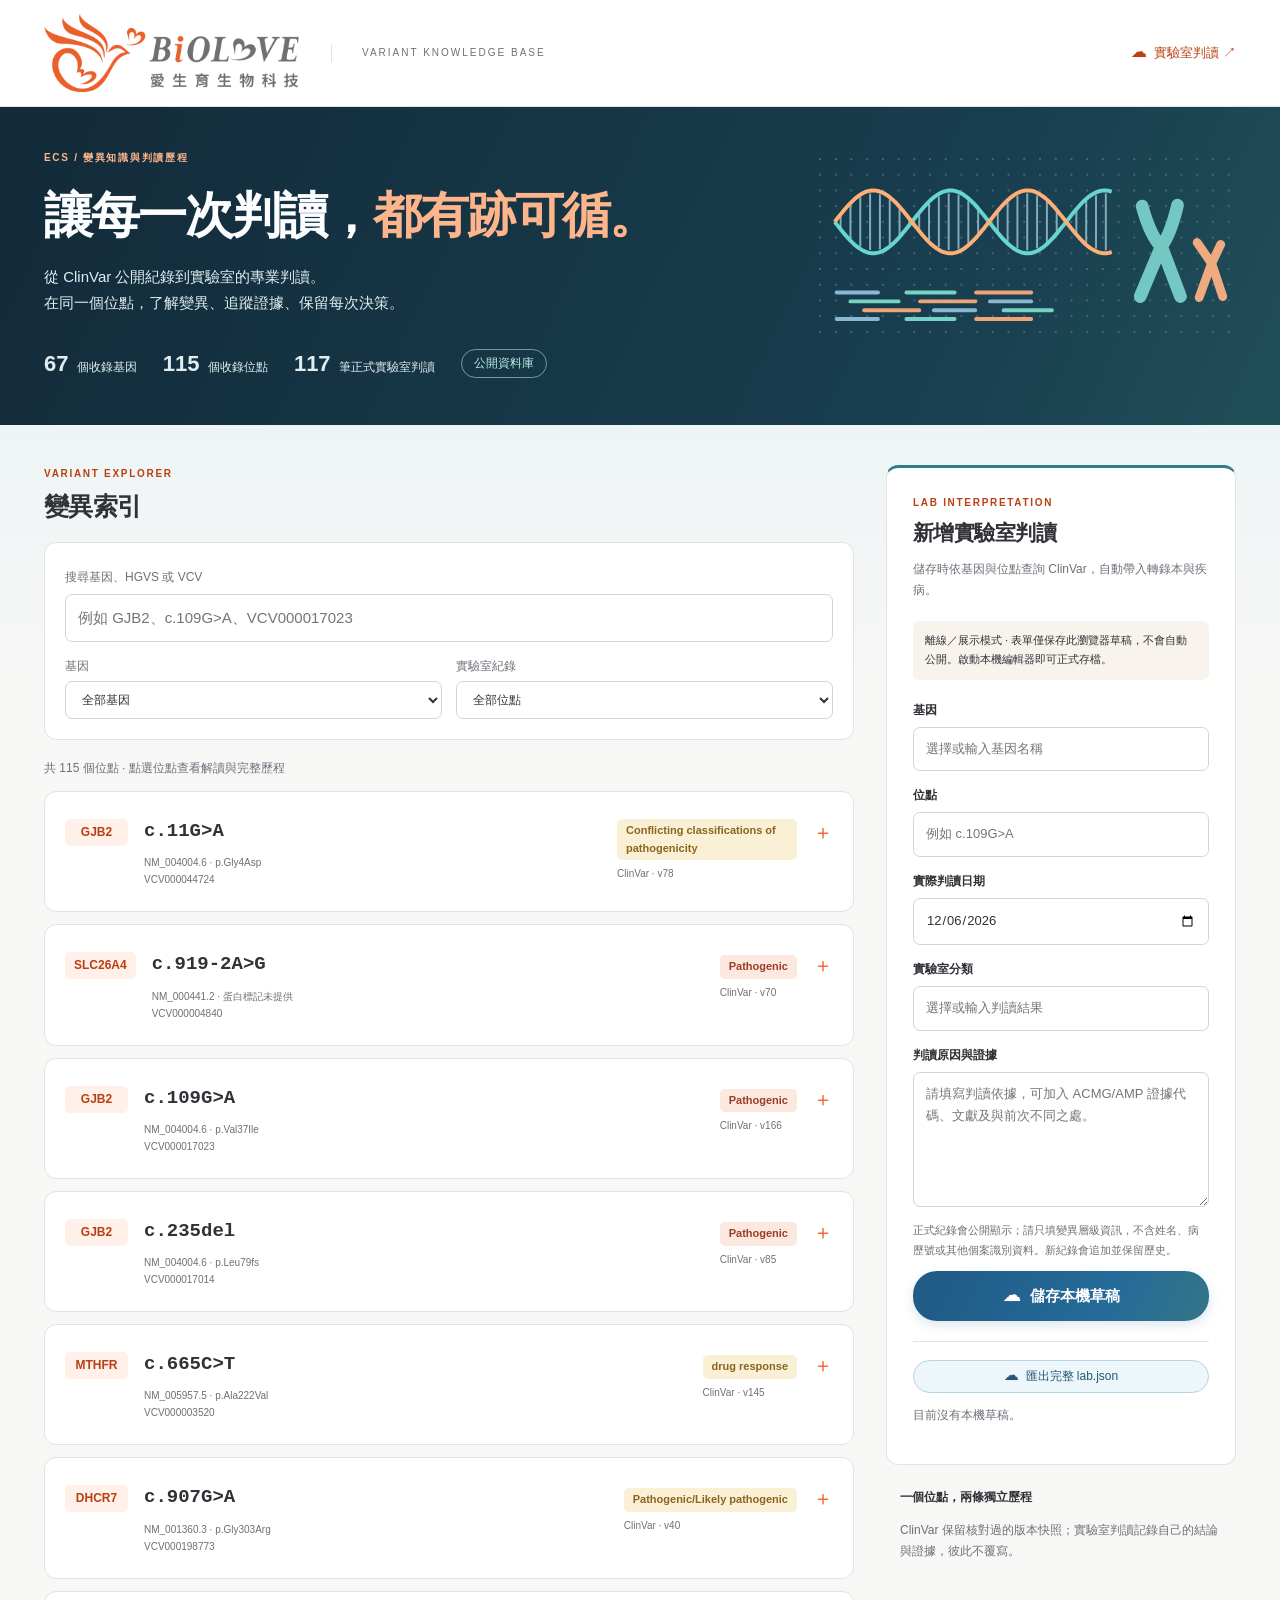
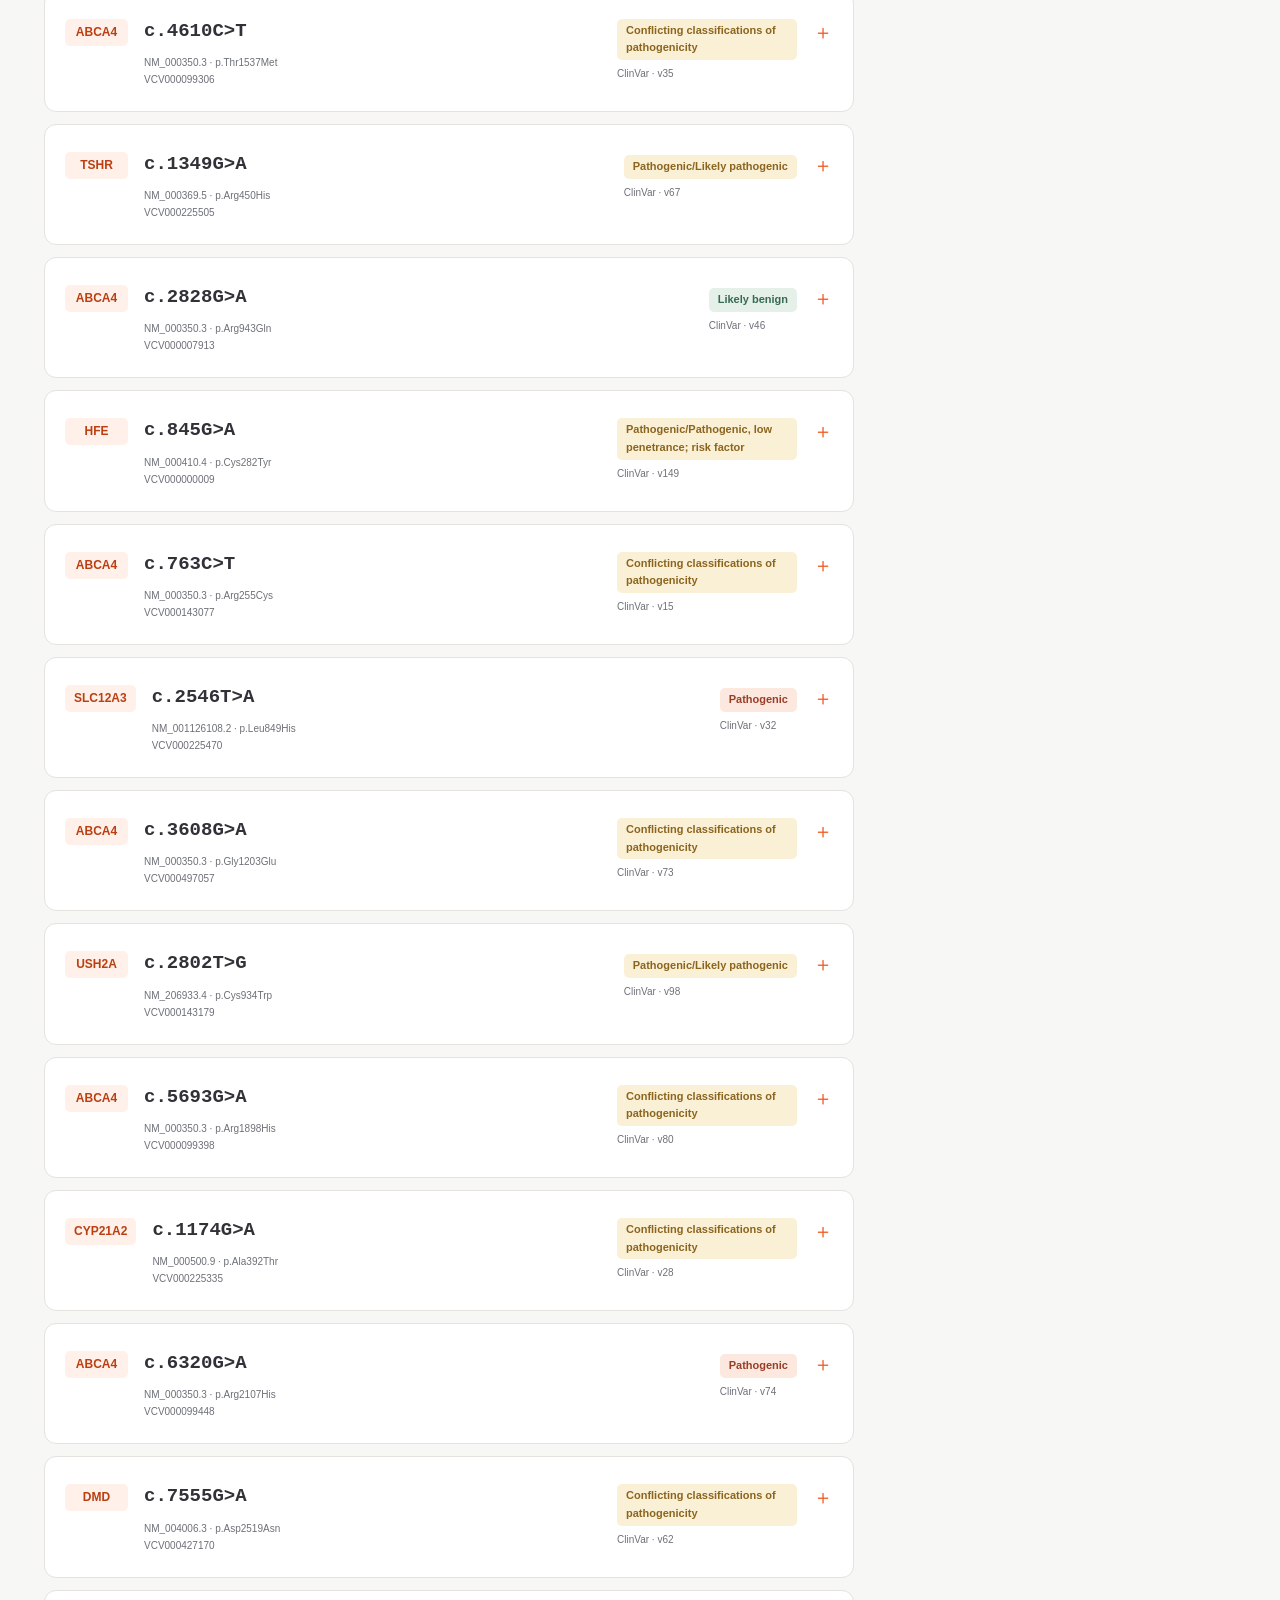
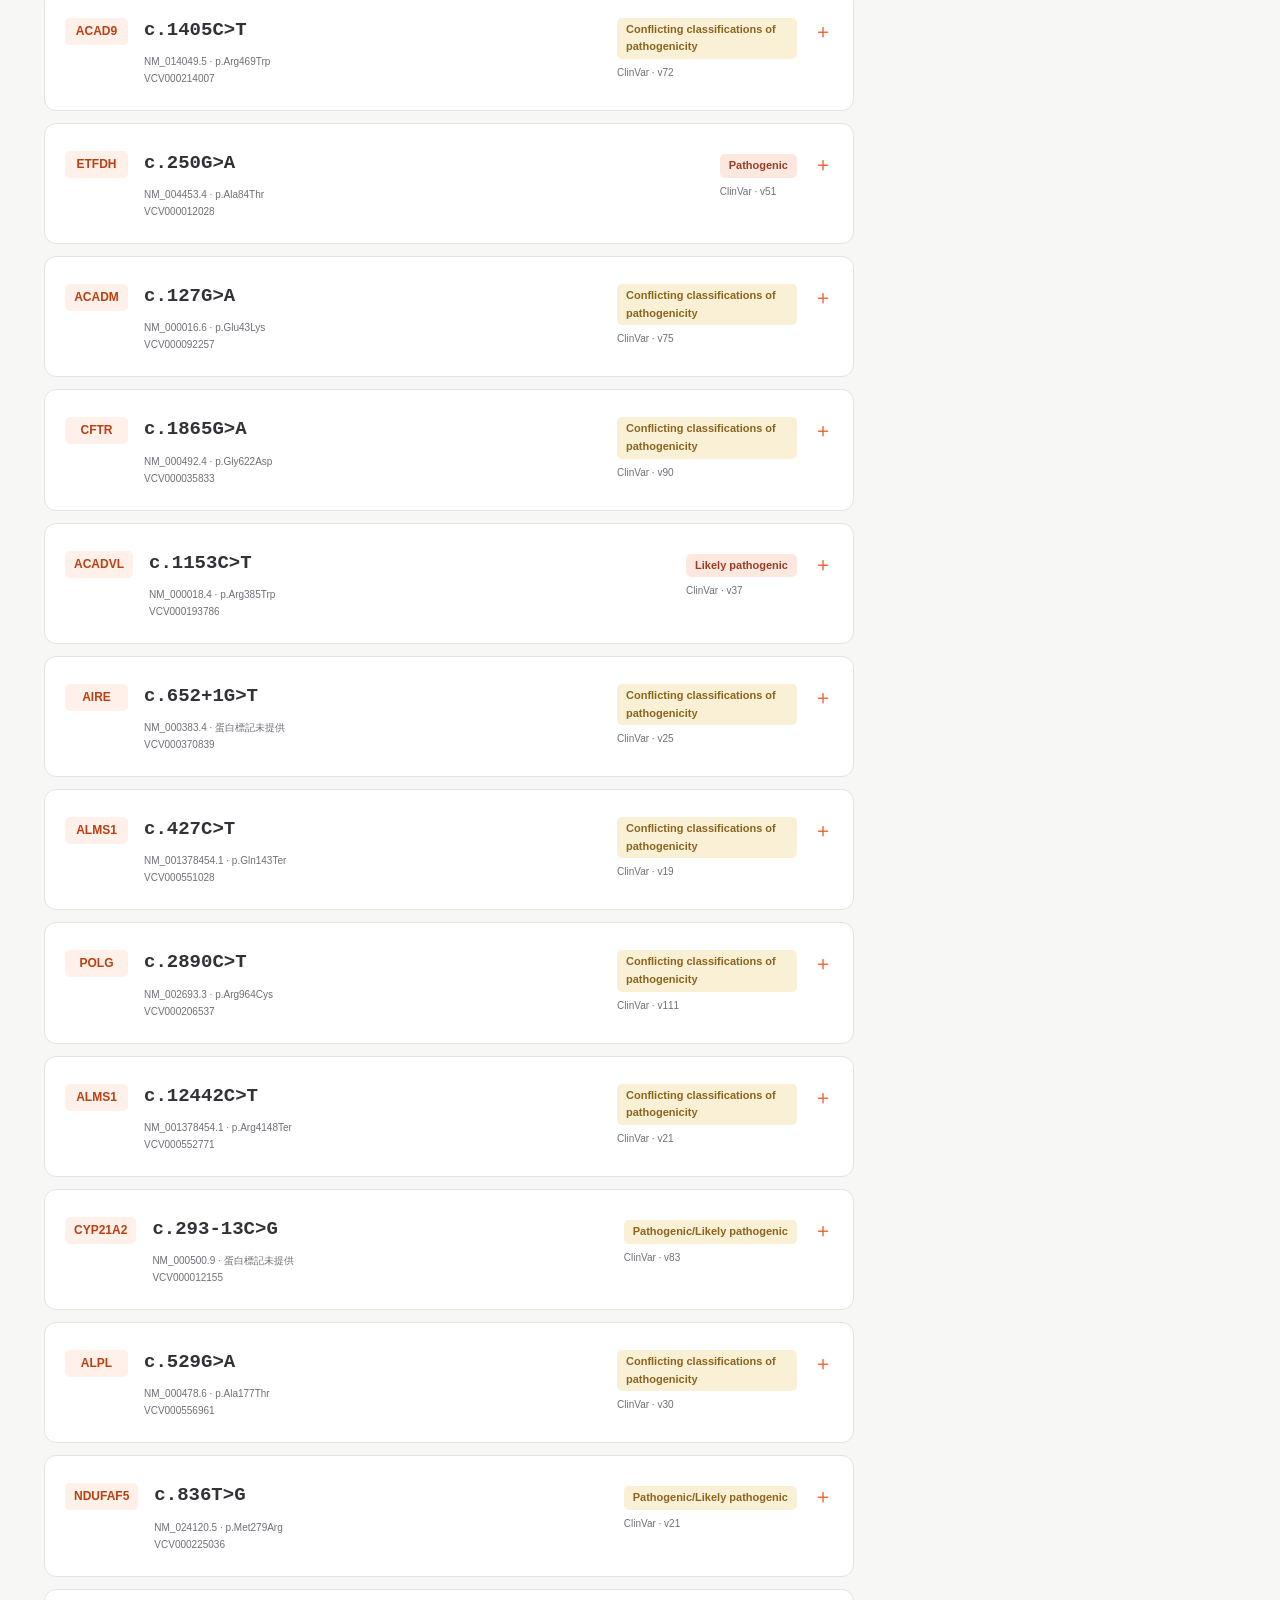
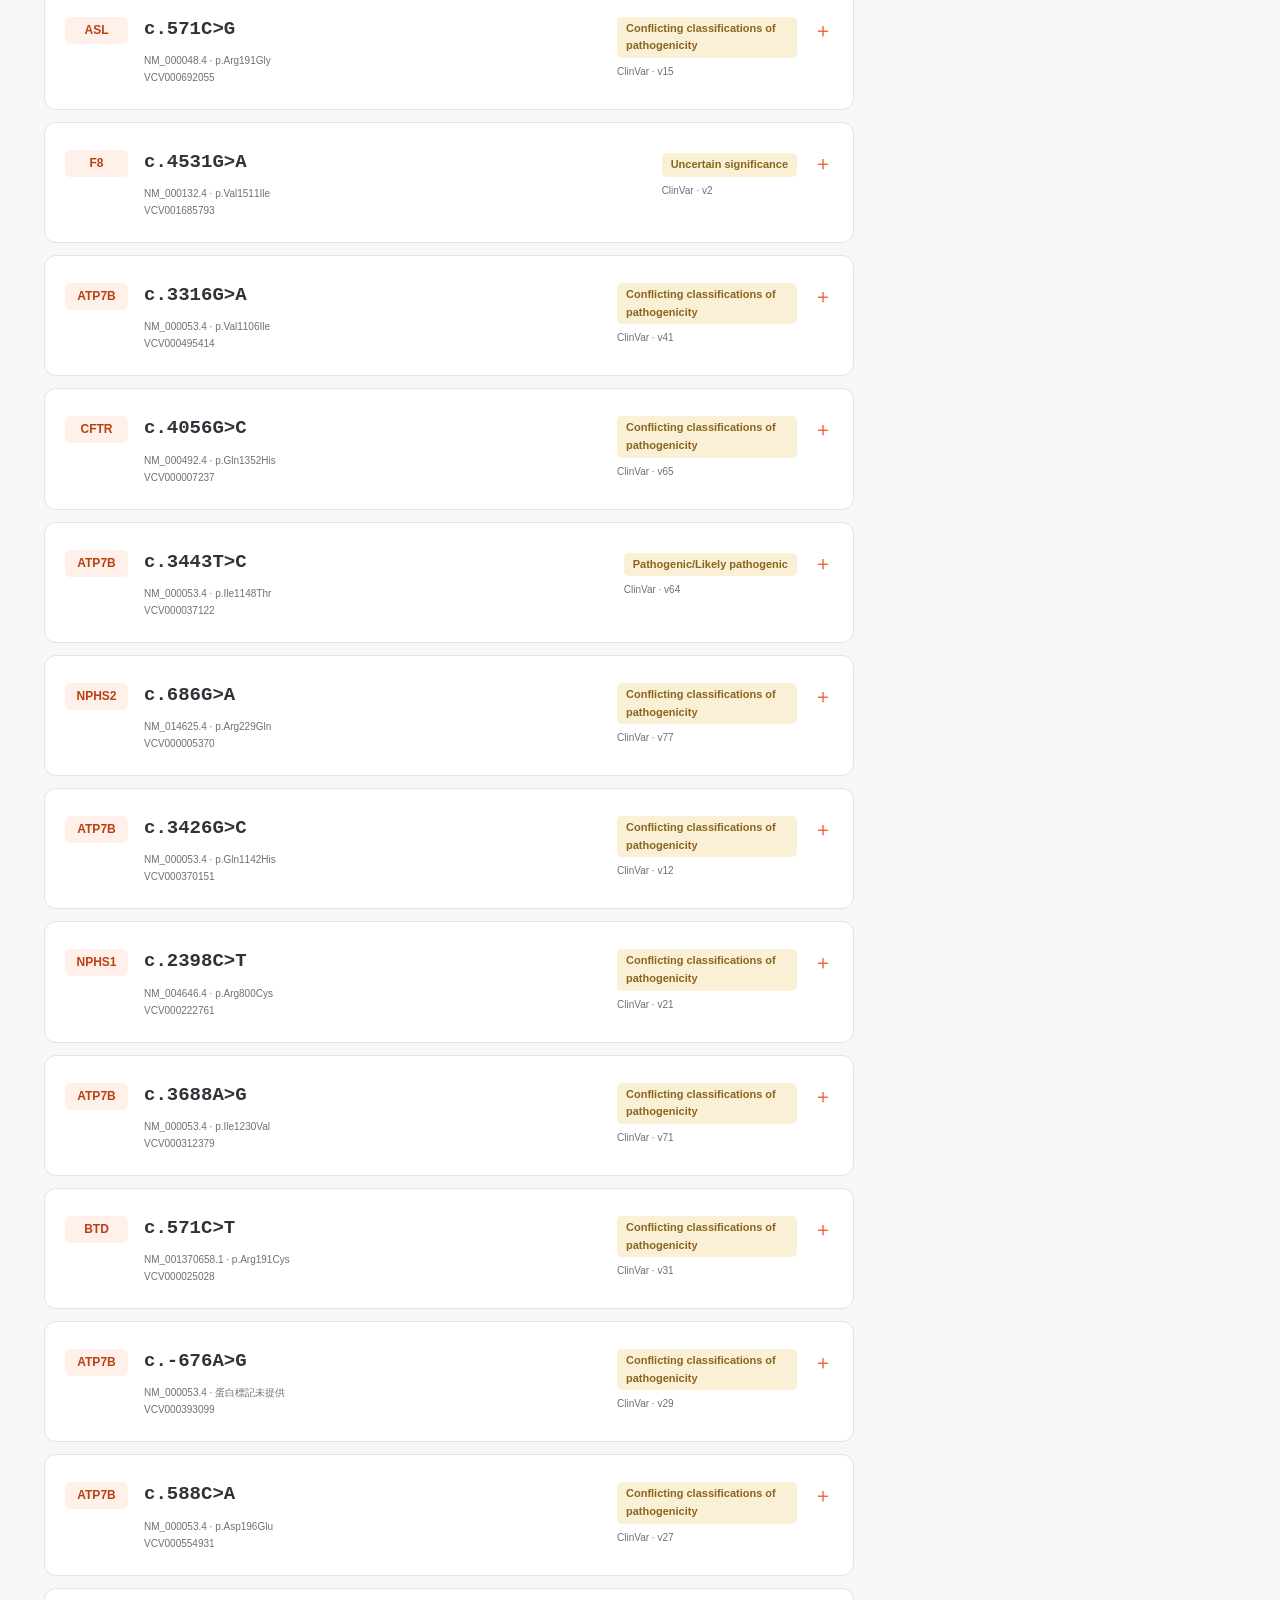
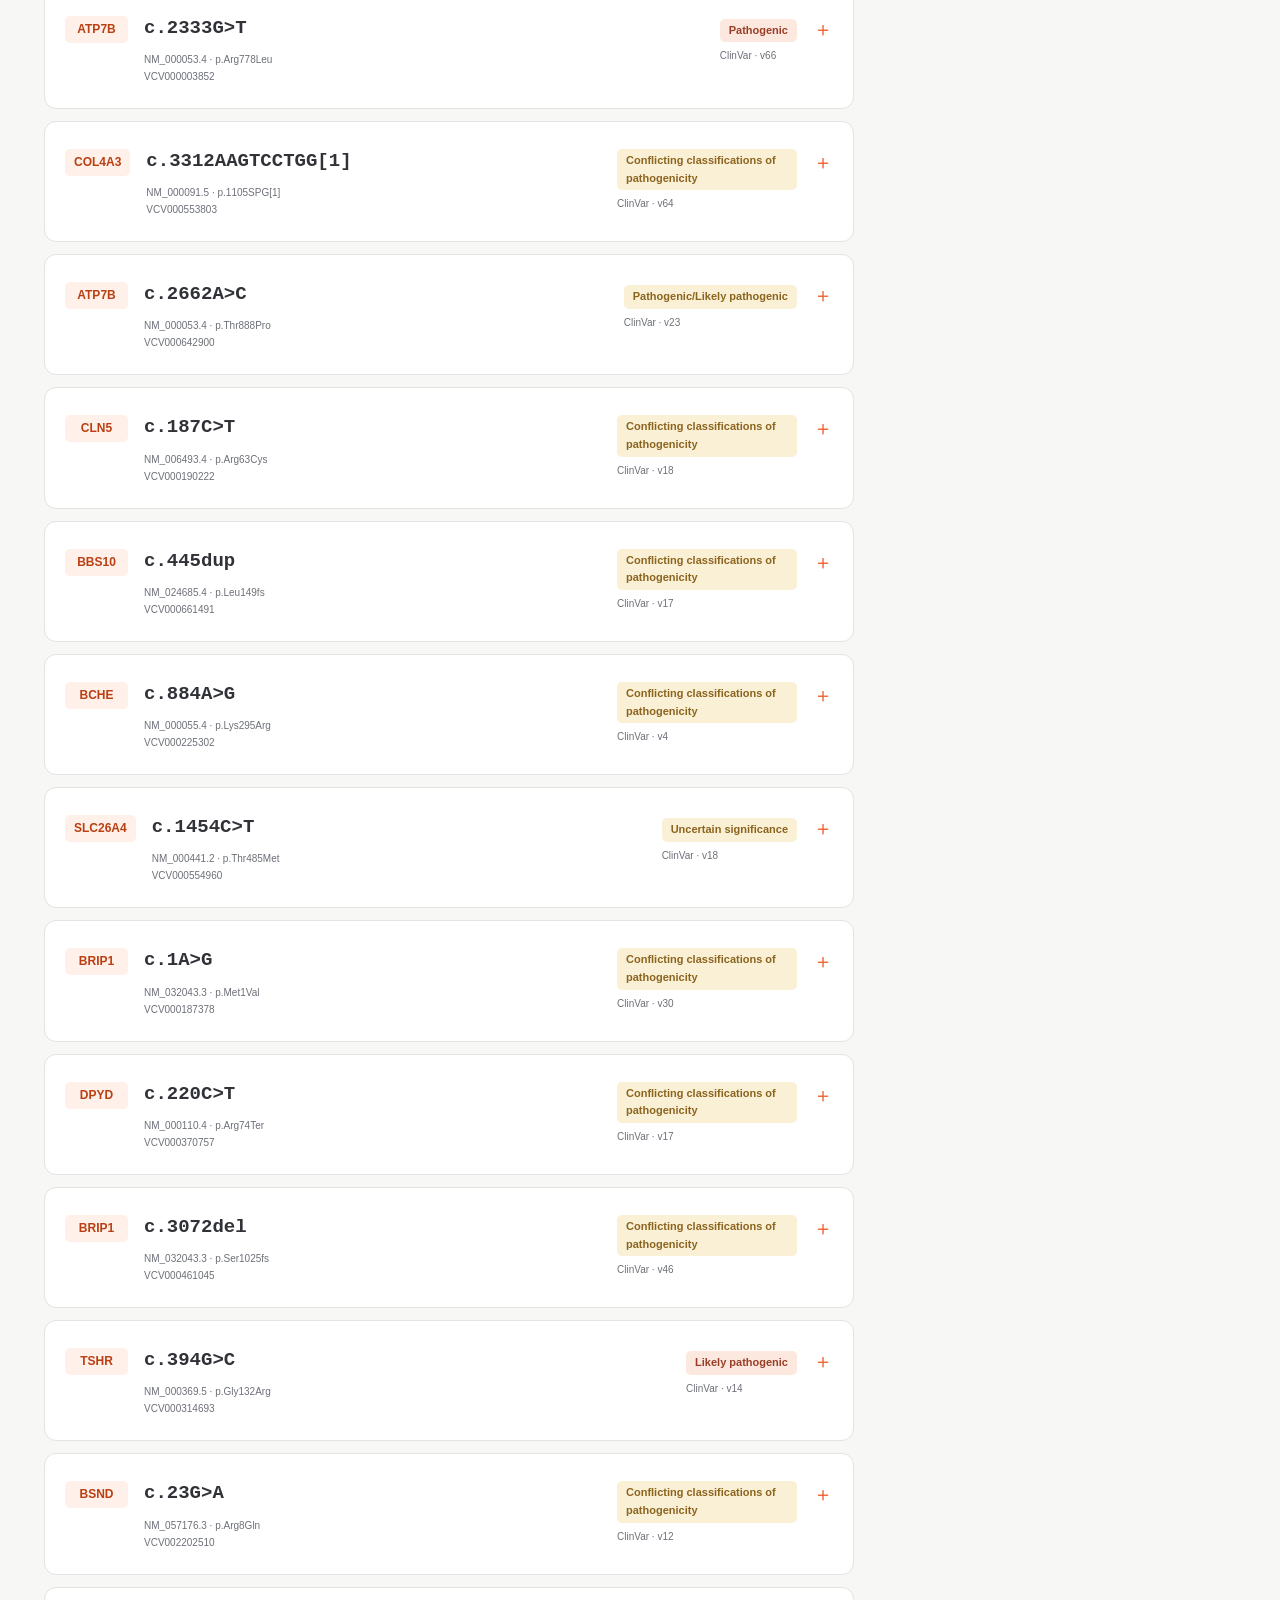
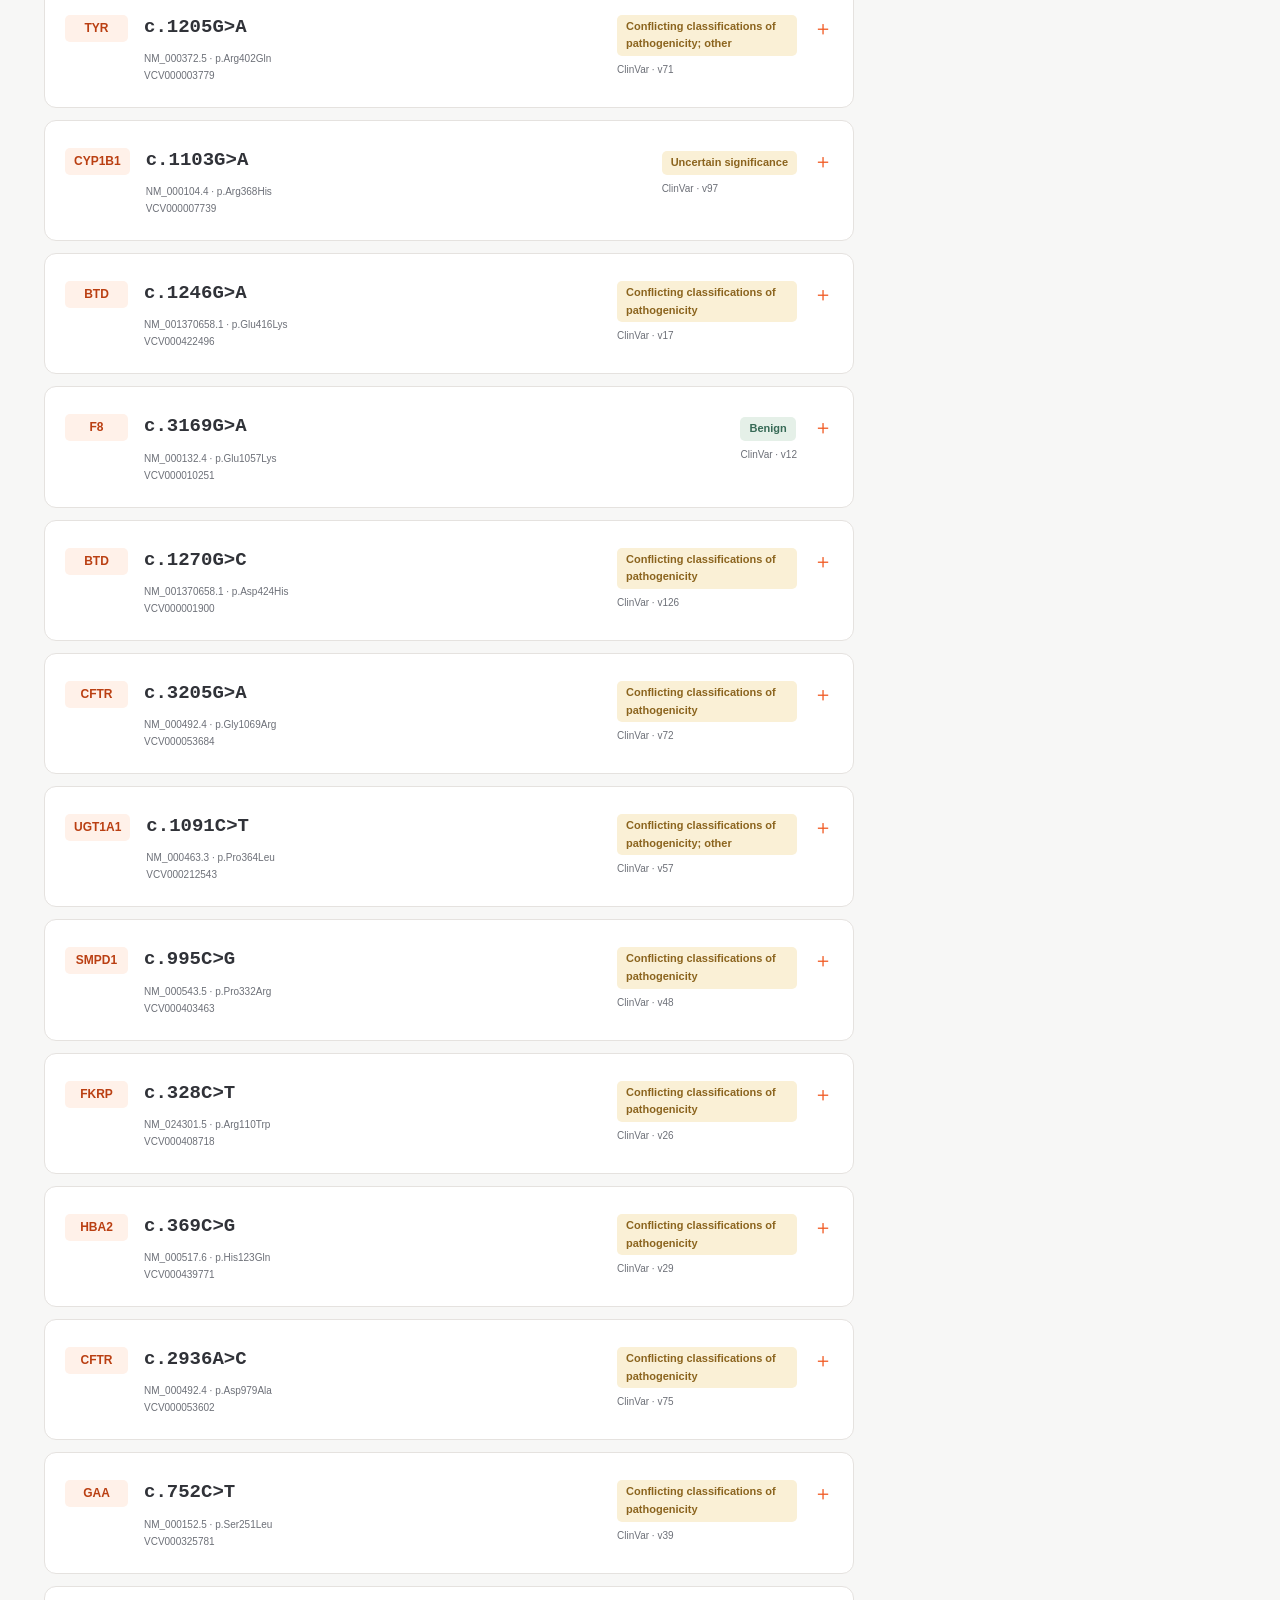
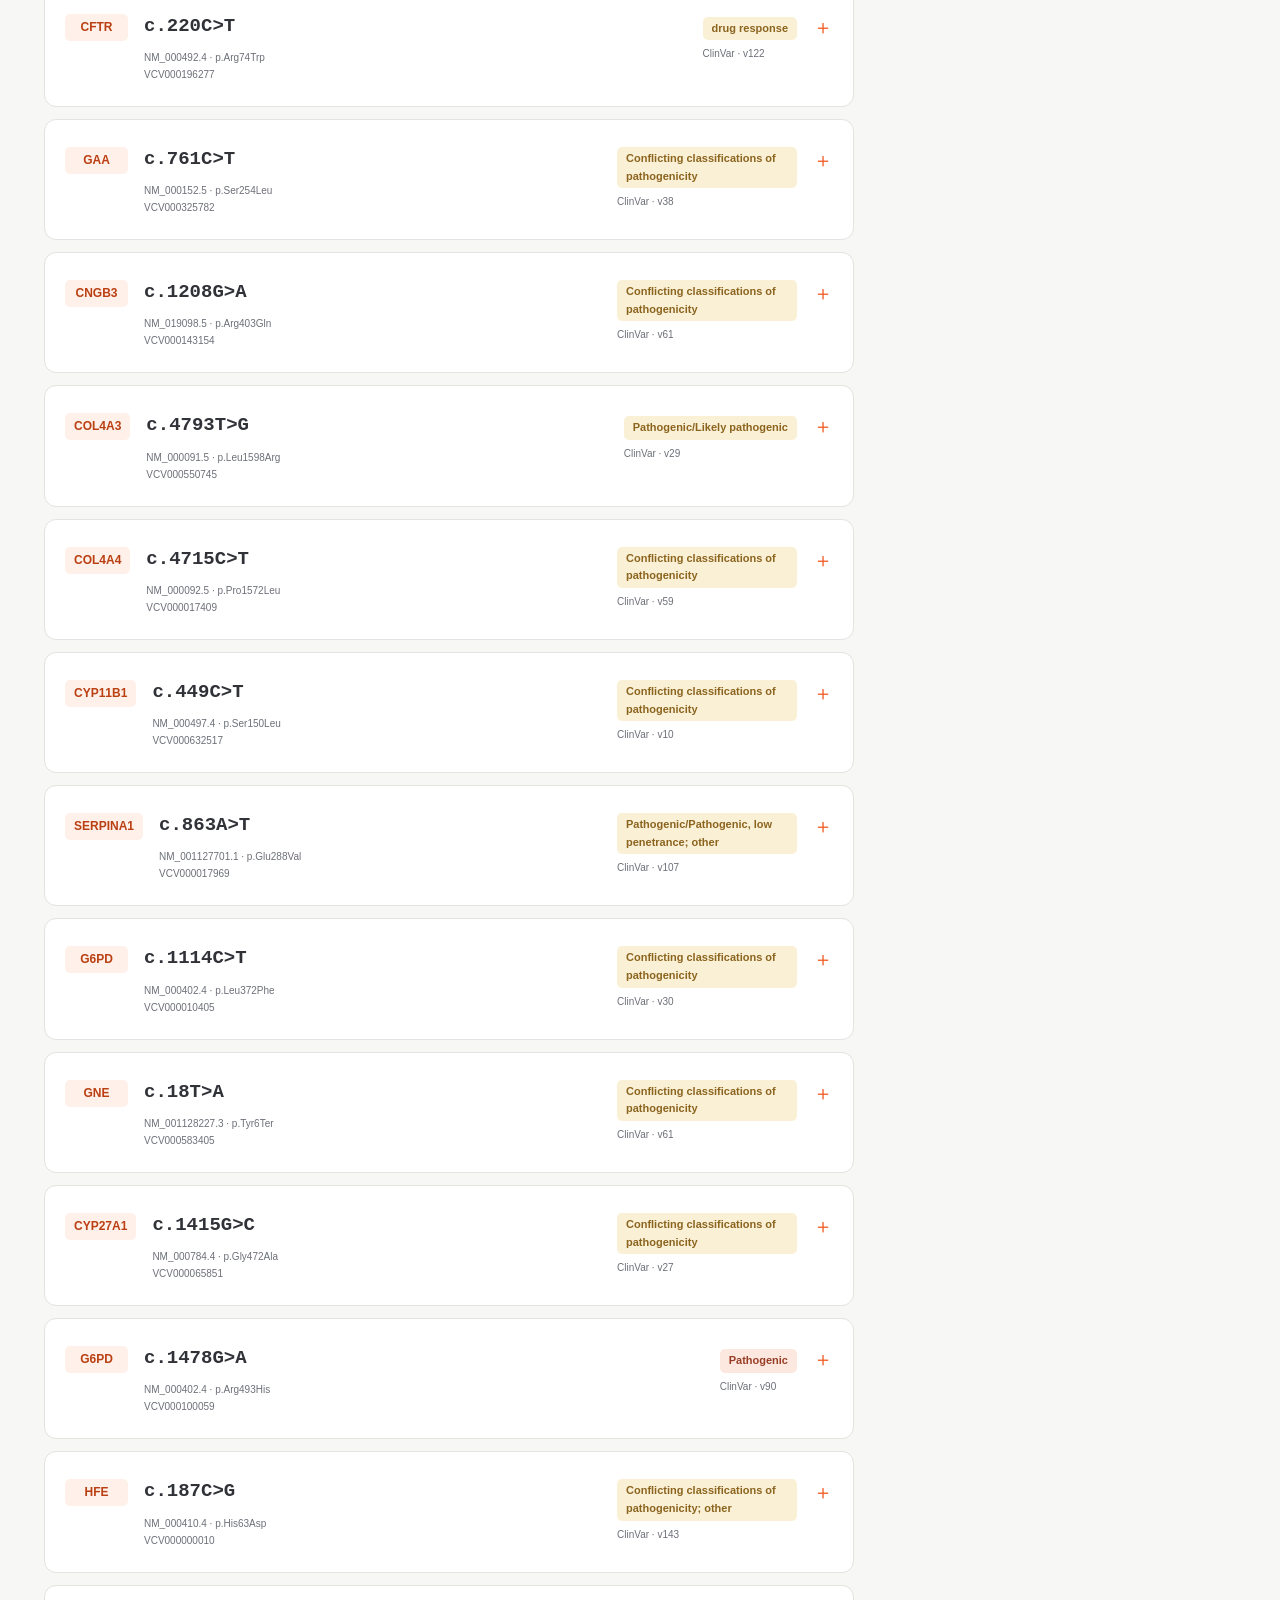
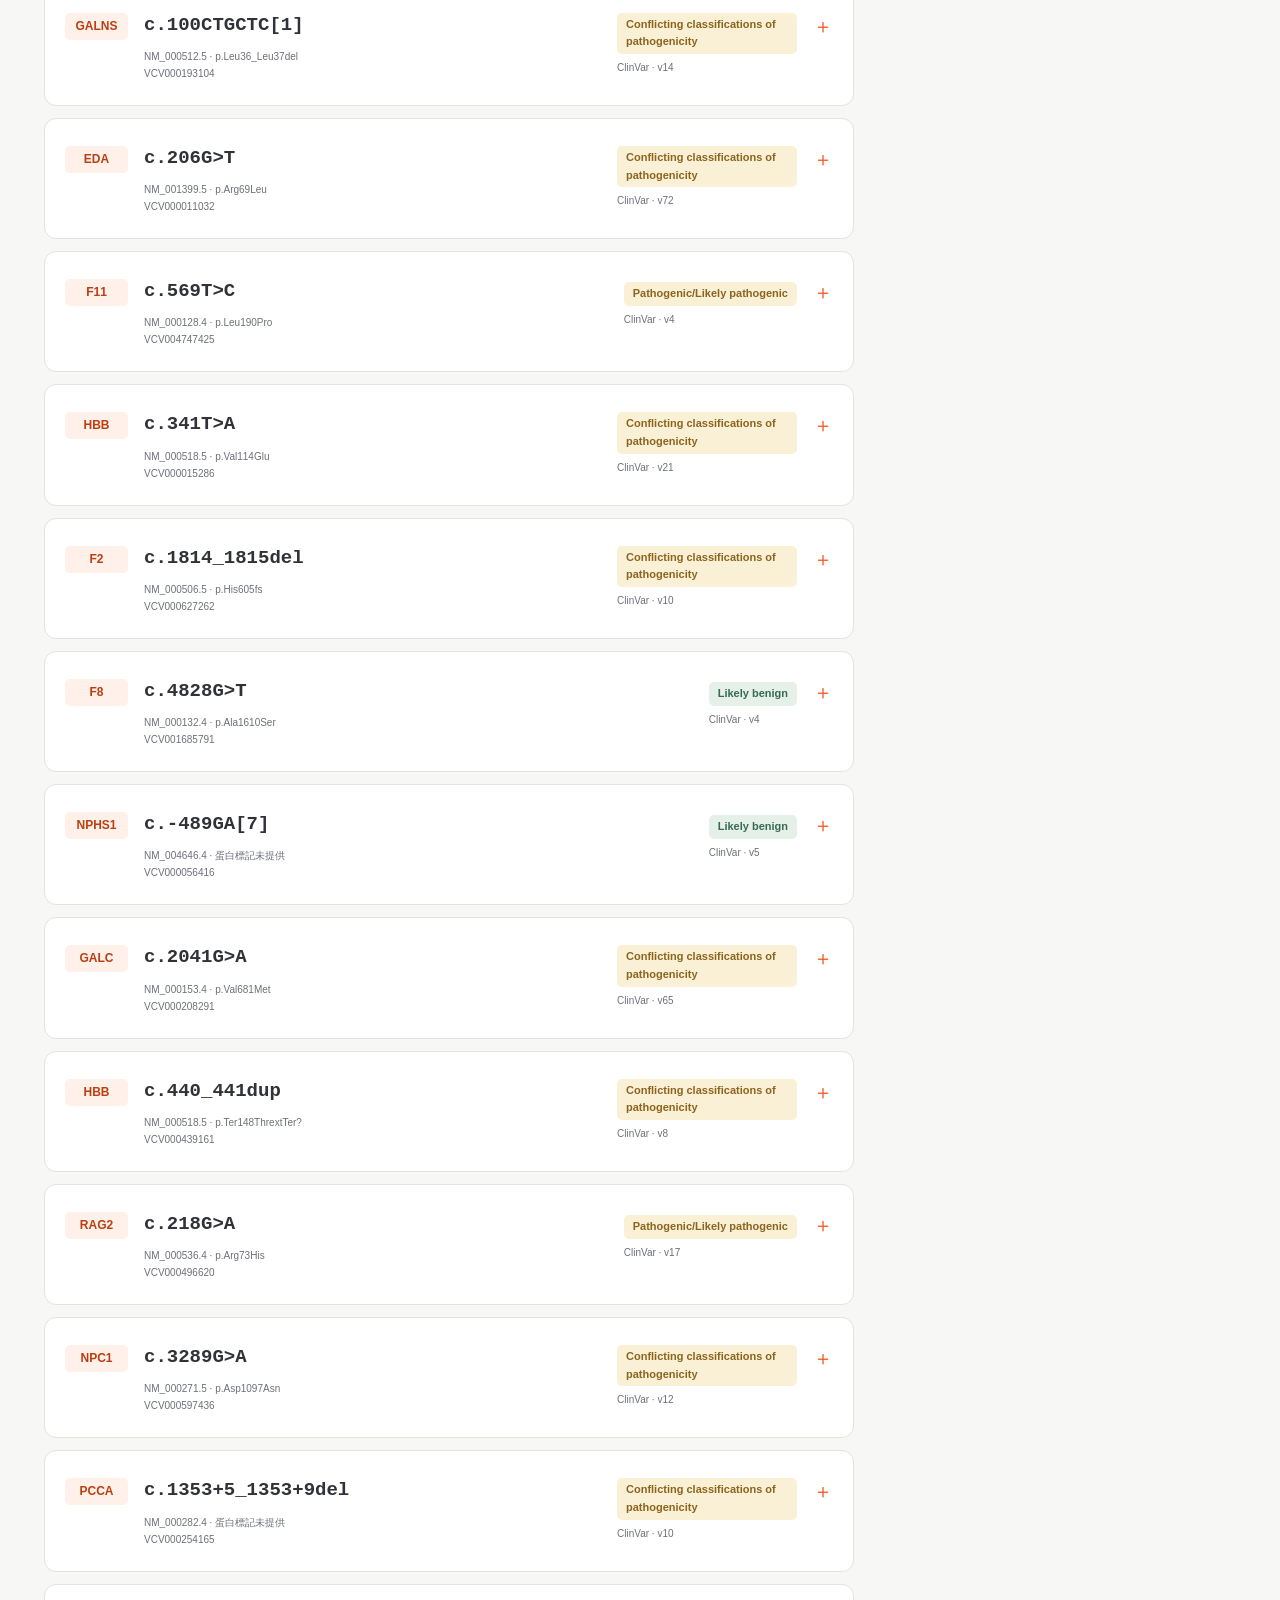
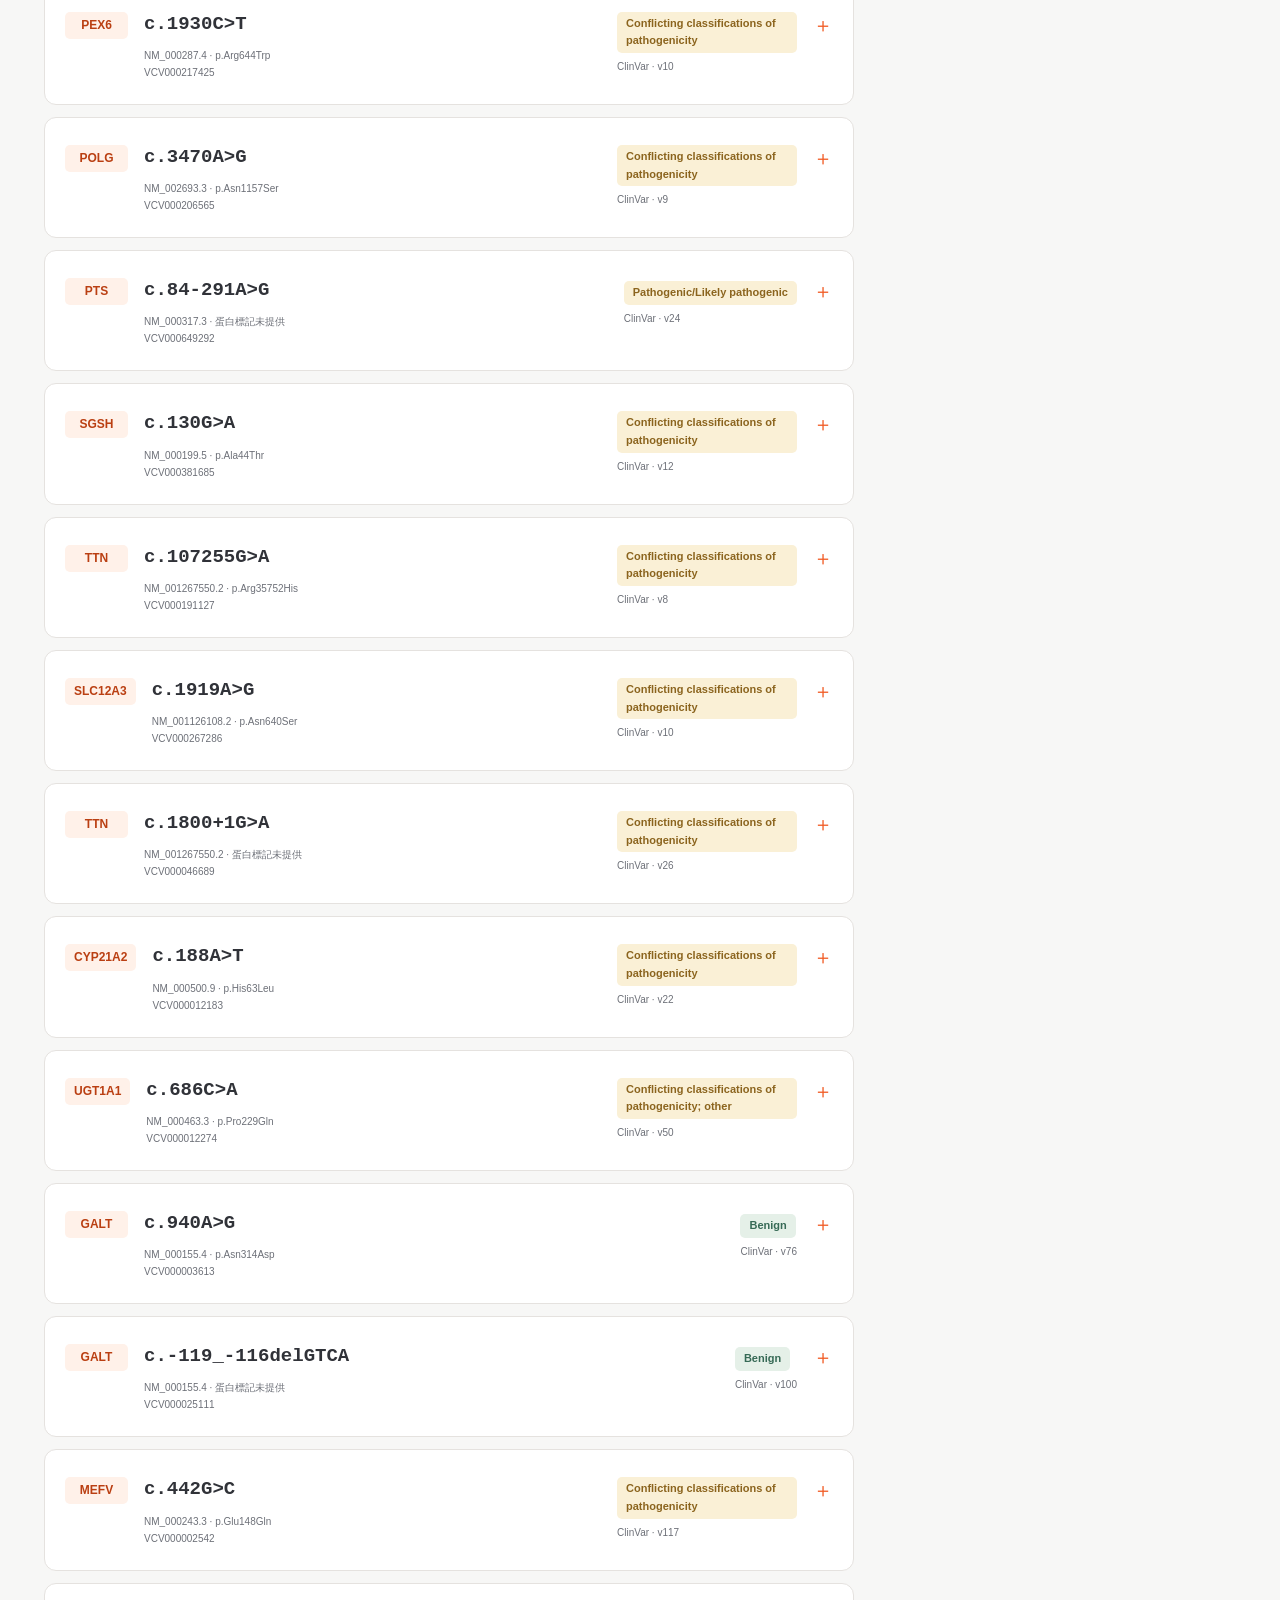
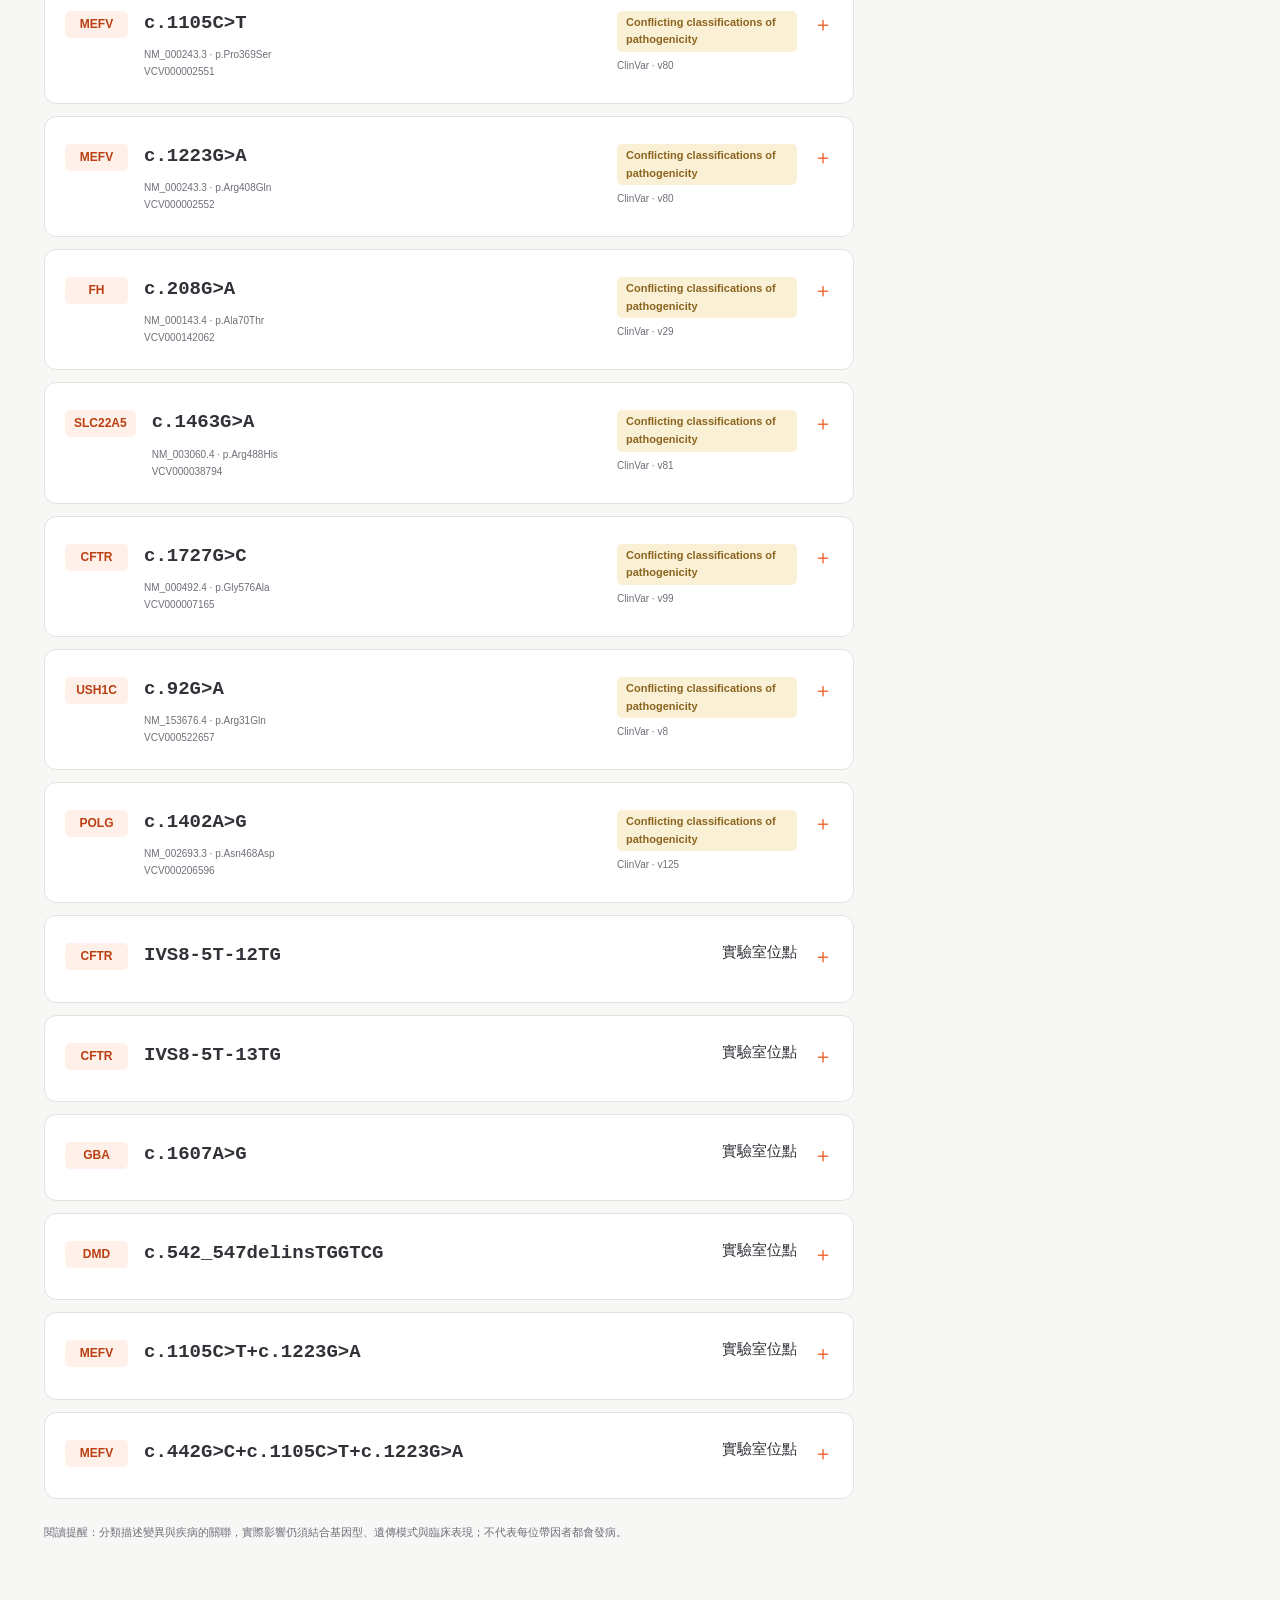
==== commit c596c690: "更新首頁與實驗室判讀維護規則" ====
--- a/index.html
+++ b/index.html
@@ -1,9 +1,9 @@
 <!doctype html>
 <html lang="zh-Hant">
-<head><meta charset="utf-8"><meta name="viewport" content="width=device-width, initial-scale=1"><title>BiOLoVE｜Variant Wiki 變異判讀資料庫</title><link rel="icon" href="assets/biolove-2.png"><link rel="stylesheet" href="assets/style.css?v=archive1"><script src="assets/clinvar.js?v=archive1" defer></script><script src="assets/app.js?v=archive1" defer></script></head>
+<head><meta charset="utf-8"><meta name="viewport" content="width=device-width, initial-scale=1"><title>BiOLoVE｜Variant Wiki 變異判讀資料庫</title><link rel="icon" href="assets/biolove-2.png"><link rel="stylesheet" href="assets/style.css?v=archive1"><script src="assets/clinvar.js?v=archive1" defer></script><script src="assets/app.js?v=formal117" defer></script></head>
 <body>
 <header class="site-header"><div class="wrap nav"><img class="brand" src="assets/biolove-3.png" alt="BiOLoVE 愛生育生物科技"><span class="nav-title">VARIANT KNOWLEDGE BASE</span><a href="#lab-panel" class="nav-link">實驗室判讀 ↗</a></div></header>
-<div class="hero"><div class="wrap"><div class="eyebrow">ECS / 變異知識與判讀歷程</div><h1>讓每一次判讀，<span>都有跡可循。</span></h1><p>從 ClinVar 公開紀錄到實驗室的專業判讀。<br>在同一個位點，了解變異、追蹤證據、保留每次決策。</p><svg class="genome-art" viewBox="0 0 430 190" aria-hidden="true"><defs><pattern id="grid" width="16" height="16" patternUnits="userSpaceOnUse"><circle cx="1" cy="1" r="1" fill="#527384"/></pattern></defs><rect width="430" height="190" fill="url(#grid)"/><g fill="none" stroke="#82aeb9" stroke-width="2"><path d="M22 58.1 V71.9"/><path d="M32 47.7 V82.3"/><path d="M42 40.0 V90.0"/><path d="M52 36.2 V93.8"/><path d="M62 37.0 V93.0"/><path d="M72 42.3 V87.7"/><path d="M82 51.1 V78.9"/><path d="M92 62.1 V67.9"/><path d="M102 73.5 V56.5"/><path d="M112 83.6 V46.4"/><path d="M122 90.8 V39.2"/><path d="M132 93.9 V36.1"/><path d="M142 92.5 V37.5"/><path d="M152 86.7 V43.3"/><path d="M162 77.4 V52.6"/><path d="M172 66.3 V63.7"/><path d="M182 54.9 V75.1"/><path d="M192 45.1 V84.9"/><path d="M202 38.4 V91.6"/><path d="M212 36.0 V94.0"/><path d="M222 38.1 V91.9"/><path d="M232 44.5 V85.5"/><path d="M242 54.1 V75.9"/><path d="M252 65.4 V64.6"/><path d="M262 76.7 V53.3"/><path d="M272 86.1 V43.9"/><path d="M282 92.2 V37.8"/><path d="M292 94.0 V36.0"/></g><polyline fill="none" stroke="#67d7ce" stroke-width="4" points="16,65.0 18,67.6 20,70.1 22,72.6 24,75.1 26,77.5 28,79.8 30,82.0 32,84.1 34,86.1 36,88.0 38,89.7 40,91.2 42,92.6 44,93.8 46,94.8 48,95.7 50,96.3 52,96.7 54,97.0 56,97.0 58,96.8 60,96.4 62,95.8 64,95.1 66,94.1 68,92.9 70,91.6 72,90.1 74,88.4 76,86.6 78,84.7 80,82.6 82,80.4 84,78.1 86,75.7 88,73.3 90,70.8 92,68.2 94,65.7 96,63.1 98,60.6 100,58.1 102,55.6 104,53.2 106,50.8 108,48.6 110,46.4 112,44.4 114,42.5 116,40.8 118,39.2 120,37.8 122,36.5 124,35.4 126,34.5 128,33.9 130,33.4 132,33.1 134,33.0 136,33.1 138,33.4 140,34.0 142,34.7 144,35.6 146,36.7 148,38.0 150,39.5 152,41.1 154,42.9 156,44.8 158,46.8 160,49.0 162,51.3 164,53.6 166,56.1 168,58.5 170,61.1 172,63.6 174,66.2 176,68.7 178,71.3 180,73.7 182,76.2 184,78.5 186,80.8 188,83.0 190,85.0 192,87.0 194,88.8 196,90.4 198,91.9 200,93.2 202,94.3 204,95.2 206,96.0 208,96.5 210,96.9 212,97.0 214,96.9 216,96.7 218,96.2 220,95.5 222,94.6 224,93.6 226,92.3 228,90.9 230,89.4 232,87.6 234,85.7 236,83.7 238,81.6 240,79.3 242,77.0 244,74.6 246,72.1 248,69.6 250,67.1 252,64.5 254,62.0 256,59.4 258,56.9 260,54.5 262,52.1 264,49.8 266,47.6 268,45.5 270,43.5 272,41.7 274,40.0 276,38.5 278,37.2 280,36.0 282,35.0 284,34.2 286,33.6 288,33.2 290,33.0 292,33.0 294,33.2 296,33.7 298,34.3"/><polyline fill="none" stroke="#ffae76" stroke-width="4" points="16,65.0 18,62.4 20,59.9 22,57.4 24,54.9 26,52.5 28,50.2 30,48.0 32,45.9 34,43.9 36,42.0 38,40.3 40,38.8 42,37.4 44,36.2 46,35.2 48,34.3 50,33.7 52,33.3 54,33.0 56,33.0 58,33.2 60,33.6 62,34.2 64,34.9 66,35.9 68,37.1 70,38.4 72,39.9 74,41.6 76,43.4 78,45.3 80,47.4 82,49.6 84,51.9 86,54.3 88,56.7 90,59.2 92,61.8 94,64.3 96,66.9 98,69.4 100,71.9 102,74.4 104,76.8 106,79.2 108,81.4 110,83.6 112,85.6 114,87.5 116,89.2 118,90.8 120,92.2 122,93.5 124,94.6 126,95.5 128,96.1 130,96.6 132,96.9 134,97.0 136,96.9 138,96.6 140,96.0 142,95.3 144,94.4 146,93.3 148,92.0 150,90.5 152,88.9 154,87.1 156,85.2 158,83.2 160,81.0 162,78.7 164,76.4 166,73.9 168,71.5 170,68.9 172,66.4 174,63.8 176,61.3 178,58.7 180,56.3 182,53.8 184,51.5 186,49.2 188,47.0 190,45.0 192,43.0 194,41.2 196,39.6 198,38.1 200,36.8 202,35.7 204,34.8 206,34.0 208,33.5 210,33.1 212,33.0 214,33.1 216,33.3 218,33.8 220,34.5 222,35.4 224,36.4 226,37.7 228,39.1 230,40.6 232,42.4 234,44.3 236,46.3 238,48.4 240,50.7 242,53.0 244,55.4 246,57.9 248,60.4 250,62.9 252,65.5 254,68.0 256,70.6 258,73.1 260,75.5 262,77.9 264,80.2 266,82.4 268,84.5 270,86.5 272,88.3 274,90.0 276,91.5 278,92.8 280,94.0 282,95.0 284,95.8 286,96.4 288,96.8 290,97.0 292,97.0 294,96.8 296,96.3 298,95.7"/><rect x="16" y="135" width="46" height="4" rx="2" fill="#8ab8d2"/><rect x="87" y="135" width="53" height="4" rx="2" fill="#76d3c4"/><rect x="158" y="135" width="60" height="4" rx="2" fill="#eda476"/><rect x="30" y="144" width="53" height="4" rx="2" fill="#76d3c4"/><rect x="101" y="144" width="60" height="4" rx="2" fill="#eda476"/><rect x="172" y="144" width="46" height="4" rx="2" fill="#8ab8d2"/><rect x="44" y="153" width="60" height="4" rx="2" fill="#eda476"/><rect x="115" y="153" width="46" height="4" rx="2" fill="#8ab8d2"/><rect x="186" y="153" width="53" height="4" rx="2" fill="#76d3c4"/><rect x="16" y="162" width="46" height="4" rx="2" fill="#8ab8d2"/><rect x="87" y="162" width="53" height="4" rx="2" fill="#76d3c4"/><rect x="158" y="162" width="60" height="4" rx="2" fill="#eda476"/><g fill="none" stroke-linecap="round"><path d="M329 49 Q337 79 349 91 L368 141 M365 48 Q358 78 348 91 L327 141" stroke="#74c8c3" stroke-width="13"/><path d="M385 86 L400 108 L411 141 M409 88 L399 109 L387 142" stroke="#f0aa80" stroke-width="9"/></g></svg><div class="hero-meta"><span><b id="gene-total">—</b> 個收錄基因</span><span><b id="variant-total">—</b> 個收錄位點</span><span><b id="lab-total">—</b> 筆正式實驗室判讀</span><span><b id="archive-total">—</b> 筆歷年出報討論</span><span class="public-tag">公開資料庫</span></div></div></div>
+<div class="hero"><div class="wrap"><div class="eyebrow">ECS / 變異知識與判讀歷程</div><h1>讓每一次判讀，<span>都有跡可循。</span></h1><p>從 ClinVar 公開紀錄到實驗室的專業判讀。<br>在同一個位點，了解變異、追蹤證據、保留每次決策。</p><svg class="genome-art" viewBox="0 0 430 190" aria-hidden="true"><defs><pattern id="grid" width="16" height="16" patternUnits="userSpaceOnUse"><circle cx="1" cy="1" r="1" fill="#527384"/></pattern></defs><rect width="430" height="190" fill="url(#grid)"/><g fill="none" stroke="#82aeb9" stroke-width="2"><path d="M22 58.1 V71.9"/><path d="M32 47.7 V82.3"/><path d="M42 40.0 V90.0"/><path d="M52 36.2 V93.8"/><path d="M62 37.0 V93.0"/><path d="M72 42.3 V87.7"/><path d="M82 51.1 V78.9"/><path d="M92 62.1 V67.9"/><path d="M102 73.5 V56.5"/><path d="M112 83.6 V46.4"/><path d="M122 90.8 V39.2"/><path d="M132 93.9 V36.1"/><path d="M142 92.5 V37.5"/><path d="M152 86.7 V43.3"/><path d="M162 77.4 V52.6"/><path d="M172 66.3 V63.7"/><path d="M182 54.9 V75.1"/><path d="M192 45.1 V84.9"/><path d="M202 38.4 V91.6"/><path d="M212 36.0 V94.0"/><path d="M222 38.1 V91.9"/><path d="M232 44.5 V85.5"/><path d="M242 54.1 V75.9"/><path d="M252 65.4 V64.6"/><path d="M262 76.7 V53.3"/><path d="M272 86.1 V43.9"/><path d="M282 92.2 V37.8"/><path d="M292 94.0 V36.0"/></g><polyline fill="none" stroke="#67d7ce" stroke-width="4" points="16,65.0 18,67.6 20,70.1 22,72.6 24,75.1 26,77.5 28,79.8 30,82.0 32,84.1 34,86.1 36,88.0 38,89.7 40,91.2 42,92.6 44,93.8 46,94.8 48,95.7 50,96.3 52,96.7 54,97.0 56,97.0 58,96.8 60,96.4 62,95.8 64,95.1 66,94.1 68,92.9 70,91.6 72,90.1 74,88.4 76,86.6 78,84.7 80,82.6 82,80.4 84,78.1 86,75.7 88,73.3 90,70.8 92,68.2 94,65.7 96,63.1 98,60.6 100,58.1 102,55.6 104,53.2 106,50.8 108,48.6 110,46.4 112,44.4 114,42.5 116,40.8 118,39.2 120,37.8 122,36.5 124,35.4 126,34.5 128,33.9 130,33.4 132,33.1 134,33.0 136,33.1 138,33.4 140,34.0 142,34.7 144,35.6 146,36.7 148,38.0 150,39.5 152,41.1 154,42.9 156,44.8 158,46.8 160,49.0 162,51.3 164,53.6 166,56.1 168,58.5 170,61.1 172,63.6 174,66.2 176,68.7 178,71.3 180,73.7 182,76.2 184,78.5 186,80.8 188,83.0 190,85.0 192,87.0 194,88.8 196,90.4 198,91.9 200,93.2 202,94.3 204,95.2 206,96.0 208,96.5 210,96.9 212,97.0 214,96.9 216,96.7 218,96.2 220,95.5 222,94.6 224,93.6 226,92.3 228,90.9 230,89.4 232,87.6 234,85.7 236,83.7 238,81.6 240,79.3 242,77.0 244,74.6 246,72.1 248,69.6 250,67.1 252,64.5 254,62.0 256,59.4 258,56.9 260,54.5 262,52.1 264,49.8 266,47.6 268,45.5 270,43.5 272,41.7 274,40.0 276,38.5 278,37.2 280,36.0 282,35.0 284,34.2 286,33.6 288,33.2 290,33.0 292,33.0 294,33.2 296,33.7 298,34.3"/><polyline fill="none" stroke="#ffae76" stroke-width="4" points="16,65.0 18,62.4 20,59.9 22,57.4 24,54.9 26,52.5 28,50.2 30,48.0 32,45.9 34,43.9 36,42.0 38,40.3 40,38.8 42,37.4 44,36.2 46,35.2 48,34.3 50,33.7 52,33.3 54,33.0 56,33.0 58,33.2 60,33.6 62,34.2 64,34.9 66,35.9 68,37.1 70,38.4 72,39.9 74,41.6 76,43.4 78,45.3 80,47.4 82,49.6 84,51.9 86,54.3 88,56.7 90,59.2 92,61.8 94,64.3 96,66.9 98,69.4 100,71.9 102,74.4 104,76.8 106,79.2 108,81.4 110,83.6 112,85.6 114,87.5 116,89.2 118,90.8 120,92.2 122,93.5 124,94.6 126,95.5 128,96.1 130,96.6 132,96.9 134,97.0 136,96.9 138,96.6 140,96.0 142,95.3 144,94.4 146,93.3 148,92.0 150,90.5 152,88.9 154,87.1 156,85.2 158,83.2 160,81.0 162,78.7 164,76.4 166,73.9 168,71.5 170,68.9 172,66.4 174,63.8 176,61.3 178,58.7 180,56.3 182,53.8 184,51.5 186,49.2 188,47.0 190,45.0 192,43.0 194,41.2 196,39.6 198,38.1 200,36.8 202,35.7 204,34.8 206,34.0 208,33.5 210,33.1 212,33.0 214,33.1 216,33.3 218,33.8 220,34.5 222,35.4 224,36.4 226,37.7 228,39.1 230,40.6 232,42.4 234,44.3 236,46.3 238,48.4 240,50.7 242,53.0 244,55.4 246,57.9 248,60.4 250,62.9 252,65.5 254,68.0 256,70.6 258,73.1 260,75.5 262,77.9 264,80.2 266,82.4 268,84.5 270,86.5 272,88.3 274,90.0 276,91.5 278,92.8 280,94.0 282,95.0 284,95.8 286,96.4 288,96.8 290,97.0 292,97.0 294,96.8 296,96.3 298,95.7"/><rect x="16" y="135" width="46" height="4" rx="2" fill="#8ab8d2"/><rect x="87" y="135" width="53" height="4" rx="2" fill="#76d3c4"/><rect x="158" y="135" width="60" height="4" rx="2" fill="#eda476"/><rect x="30" y="144" width="53" height="4" rx="2" fill="#76d3c4"/><rect x="101" y="144" width="60" height="4" rx="2" fill="#eda476"/><rect x="172" y="144" width="46" height="4" rx="2" fill="#8ab8d2"/><rect x="44" y="153" width="60" height="4" rx="2" fill="#eda476"/><rect x="115" y="153" width="46" height="4" rx="2" fill="#8ab8d2"/><rect x="186" y="153" width="53" height="4" rx="2" fill="#76d3c4"/><rect x="16" y="162" width="46" height="4" rx="2" fill="#8ab8d2"/><rect x="87" y="162" width="53" height="4" rx="2" fill="#76d3c4"/><rect x="158" y="162" width="60" height="4" rx="2" fill="#eda476"/><g fill="none" stroke-linecap="round"><path d="M329 49 Q337 79 349 91 L368 141 M365 48 Q358 78 348 91 L327 141" stroke="#74c8c3" stroke-width="13"/><path d="M385 86 L400 108 L411 141 M409 88 L399 109 L387 142" stroke="#f0aa80" stroke-width="9"/></g></svg><div class="hero-meta"><span><b id="gene-total">—</b> 個收錄基因</span><span><b id="variant-total">—</b> 個收錄位點</span><span><b id="lab-total">—</b> 筆正式實驗室判讀</span><span class="public-tag">公開資料庫</span></div></div></div>
 <main class="wrap workspace"><div class="index-panel"><div class="section-title"><div class="eyebrow">VARIANT EXPLORER</div><h2>變異索引</h2></div><div class="search-bar"><label for="query">搜尋基因、HGVS 或 VCV</label><input id="query" type="search" placeholder="例如 GJB2、c.109G>A、VCV000017023"><div class="filters"><label>基因<select id="gene-filter"><option value="">全部基因</option></select></label><label>實驗室紀錄<select id="lab-filter"><option value="">全部位點</option><option value="yes">已有判讀</option><option value="no">尚無判讀</option></select></label></div></div><p id="count" role="status"></p><div id="records">
 <details class="variant" data-accession="VCV000044724"><summary><span class="gene">GJB2</span><span class="variant-id"><strong>c.11G&gt;A</strong><small>NM_004004.6 · p.Gly4Asp<br>VCV000044724</small></span><span class="summary-class"><span class="badge amber">Conflicting classifications of pathogenicity</span><small>ClinVar · v78</small></span></summary><div class="variant-body"><div class="explanation"><h3>中文解讀與可能影響</h3><p>這是 GJB2 的錯義變異，將 connexin 26 蛋白第 4 個胺基酸由甘胺酸改為天門冬胺酸（p.Gly4Asp）。</p><div class="impact"><b>可能影響</b><p>本站收錄的 ClinVar 彙整結果為分類衝突：包含 Uncertain significance、Benign 與 Likely benign；目前不能將此位點直接視為已確立的聽損致病原因。</p></div><p class="context">個別提交者的良性或意義未明判讀，不等於 VCV 整體結論；對此位點的實際影響仍需核對其他基因變異、家族與臨床證據。</p><small>說明查核：2026-11-16 · <a href="https://www.ncbi.nlm.nih.gov/clinvar/variation/VCV000044724.78/" target="_blank" rel="noopener">ClinVar：GJB2 p.Gly4Asp</a></small></div><div class="comparison"><div><small>CLINVAR 最近收錄</small><span class="badge amber">Conflicting classifications of pathogenicity</span><small>2026-11-16</small></div><div><small>實驗室最近判讀</small><div data-lab-latest>尚未判讀</div></div></div><div class="timelines"><div><h3>ClinVar 收錄歷程 <span>1</span></h3><section class="event"><small>收錄 2026-11-16 · <a href="https://www.ncbi.nlm.nih.gov/clinvar/variation/VCV000044724.78/" target="_blank" rel="noopener">VCV000044724.78 ↗</a></small><h4>首次收錄</h4><span class="badge amber">Conflicting classifications of pathogenicity</span><p>13 筆提交納入彙整，分別為 Benign 2 筆、Likely benign 10 筆、Uncertain significance 1 筆。保留 ClinVar 的衝突分類。</p><small>Germline · VCV 整體分類<br>criteria provided, conflicting classifications</small></section></div><div><div class="lab-heading"><h3>實驗室判讀歷程</h3><button type="button" class="text-button add-lab" data-target="VCV000044724">＋ 新增判讀</button></div><div data-lab-history><p class="empty">尚無實驗室判讀。可在右側表單新增第一筆紀錄。</p></div></div></div></div></details>
 <details class="variant" data-accession="VCV000004840"><summary><span class="gene">SLC26A4</span><span class="variant-id"><strong>c.919-2A&gt;G</strong><small>NM_000441.2 · 蛋白標記未提供<br>VCV000004840</small></span><span class="summary-class"><span class="badge red">Pathogenic</span><small>ClinVar · v70</small></span></summary><div class="variant-body"><div class="explanation"><h3>中文解讀與可能影響</h3><p>這個變異位於 SLC26A4 的典型剪接接受位點，可能使 RNA 剪接異常；ClinVar 收錄的功能研究描述了外顯子 8 跳讀。</p><div class="impact"><b>可能影響</b><p>SLC26A4 功能缺失與隱性遺傳的感音性聽損有關，可伴隨前庭導水管擴大；Pendred syndrome 也可能出現甲狀腺相關表現。這些是疾病譜的可能表現，不能單憑此位點預測個人的症狀或嚴重度。</p></div><p class="context">通常須在兩條同源染色體各有致病變異，並結合臨床證據判讀；只檢出單一隱性致病等位基因，不能據此確診。此處中文說明的查核日期獨立於 ClinVar 快照，不會改寫既有收錄版本。</p><small>說明查核：2026-11-16 · <a href="https://www.ncbi.nlm.nih.gov/clinvar/variation/4840/" target="_blank" rel="noopener">ClinVar：c.919-2A&gt;G</a> · <a href="https://www.ncbi.nlm.nih.gov/books/NBK1467/" target="_blank" rel="noopener">GeneReviews：SLC26A4 相關聽損</a></small></div><div class="comparison"><div><small>CLINVAR 最近收錄</small><span class="badge red">Pathogenic</span><small>2026-11-16</small></div><div><small>實驗室最近判讀</small><div data-lab-latest>尚未判讀</div></div></div><div class="timelines"><div><h3>ClinVar 收錄歷程 <span>1</span></h3><section class="event"><small>收錄 2026-11-16 · <a href="https://www.ncbi.nlm.nih.gov/clinvar/variation/VCV000004840.70/" target="_blank" rel="noopener">VCV000004840.70 ↗</a></small><h4>首次收錄</h4><span class="badge red">Pathogenic</span><p>此版本採用 ClinGen Hearing Loss Variant Curation Expert Panel 對 Pendred syndrome 的判讀。</p><small>Germline · Pendred syndrome<br>reviewed by expert panel</small></section></div><div><div class="lab-heading"><h3>實驗室判讀歷程</h3><button type="button" class="text-button add-lab" data-target="VCV000004840">＋ 新增判讀</button></div><div data-lab-history><p class="empty">尚無實驗室判讀。可在右側表單新增第一筆紀錄。</p></div></div></div></div></details>
@@ -119,5 +119,5 @@
 <label>位點<input name="hgvs" list="sites" placeholder="例如 c.109G&gt;A" required maxlength="200"></label><datalist id="sites"></datalist>
 <label>實際判讀日期<input id="lab-date" name="date" type="date" required></label><label>實驗室分類<input name="classification" required maxlength="200" list="classes" placeholder="選擇或輸入判讀結果"><datalist id="classes"><option>Pathogenic</option><option>Likely pathogenic</option><option>Uncertain significance</option><option>Likely benign</option><option>Benign</option></datalist></label><label>判讀原因與證據<textarea name="note" rows="5" maxlength="12000" placeholder="請填寫判讀依據，可加入 ACMG/AMP 證據代碼、文獻及與前次不同之處。" required></textarea></label><p class="form-help">正式紀錄會公開顯示；請只填變異層級資訊，不含姓名、病歷號或其他個案識別資料。新紀錄會追加並保留歷史。</p><button id="save-button" class="primary" type="submit">儲存判讀</button><p id="form-message" role="status" aria-live="polite"></p></form><div class="draft-tools"><button id="export-lab" type="button" class="secondary">匯出完整 lab.json</button><button id="sync-drafts" type="button" class="text-button" hidden>將本機草稿寫入專案</button><p id="draft-count" class="muted"></p></div></div><div class="side-note"><b>一個位點，兩條獨立歷程</b><p>ClinVar 保留核對過的版本快照；實驗室判讀記錄自己的結論與證據，彼此不覆寫。</p></div></aside></main>
 <footer class="wrap"><img src="assets/biolove-1.png" alt="BiOLoVE · All is Well"><p>Variant Wiki · 公開變異知識與實驗室判讀紀錄<br>ClinVar 分類為本站最近一次收錄的版本，非即時連線結果。</p></footer>
-<script id="wiki-state" type="application/json">{"variants": [{"gene": "GJB2", "transcript": "NM_004004.6", "hgvs": "c.11G\u003eA", "protein": "p.Gly4Asp", "accession": "VCV000044724", "history": [{"date": "2026-11-16", "version": 78, "classification": "Conflicting classifications of pathogenicity", "review": "criteria provided, conflicting classifications", "scope": "Germline · VCV 整體分類", "note": "13 筆提交納入彙整，分別為 Benign 2 筆、Likely benign 10 筆、Uncertain significance 1 筆。保留 ClinVar 的衝突分類。"}], "explanation": {"summary": "這是 GJB2 的錯義變異，將 connexin 26 蛋白第 4 個胺基酸由甘胺酸改為天門冬胺酸（p.Gly4Asp）。", "impact": "本站收錄的 ClinVar 彙整結果為分類衝突：包含 Uncertain significance、Benign 與 Likely benign；目前不能將此位點直接視為已確立的聽損致病原因。", "context": "個別提交者的良性或意義未明判讀，不等於 VCV 整體結論；對此位點的實際影響仍需核對其他基因變異、家族與臨床證據。", "sources": [{"title": "ClinVar：GJB2 p.Gly4Asp", "url": "https://www.ncbi.nlm.nih.gov/clinvar/variation/VCV000044724.78/"}], "checked_on": "2026-11-16"}}, {"gene": "SLC26A4", "transcript": "NM_000441.2", "hgvs": "c.919-2A\u003eG", "protein": "", "accession": "VCV000004840", "history": [{"date": "2026-11-16", "version": 70, "classification": "Pathogenic", "review": "reviewed by expert panel", "scope": "Germline · Pendred syndrome", "note": "此版本採用 ClinGen Hearing Loss Variant Curation Expert Panel 對 Pendred syndrome 的判讀。"}], "explanation": {"summary": "這個變異位於 SLC26A4 的典型剪接接受位點，可能使 RNA 剪接異常；ClinVar 收錄的功能研究描述了外顯子 8 跳讀。", "impact": "SLC26A4 功能缺失與隱性遺傳的感音性聽損有關，可伴隨前庭導水管擴大；Pendred syndrome 也可能出現甲狀腺相關表現。這些是疾病譜的可能表現，不能單憑此位點預測個人的症狀或嚴重度。", "context": "通常須在兩條同源染色體各有致病變異，並結合臨床證據判讀；只檢出單一隱性致病等位基因，不能據此確診。此處中文說明的查核日期獨立於 ClinVar 快照，不會改寫既有收錄版本。", "sources": [{"title": "ClinVar：c.919-2A\u003eG", "url": "https://www.ncbi.nlm.nih.gov/clinvar/variation/4840/"}, {"title": "GeneReviews：SLC26A4 相關聽損", "url": "https://www.ncbi.nlm.nih.gov/books/NBK1467/"}], "checked_on": "2026-11-16"}}, {"gene": "GJB2", "transcript": "NM_004004.6", "hgvs": "c.109G\u003eA", "protein": "p.Val37Ile", "accession": "VCV000017023", "history": [{"date": "2026-11-16", "version": 166, "classification": "Pathogenic", "review": "reviewed by expert panel", "scope": "Germline · Nonsyndromic genetic hearing loss", "note": "此版本 Germline 彙整分類採用 ClinGen Hearing Loss Variant Curation Expert Panel 對體染色體隱性非症候群性聽損的 Pathogenic 判讀。"}], "explanation": {"summary": "這是 GJB2 的錯義變異，將 connexin 26 蛋白第 37 個胺基酸由纈胺酸改為異白胺酸（p.Val37Ile）。", "impact": "ClinGen 專家小組認定其與體染色體隱性非症候群性聽損有關，具有不完全外顯率及表現差異。雙等位基因相關病例常見輕至中度聽損，也可能隨年齡緩慢進展；並非每位具有相關基因型的人都會有相同症狀。", "context": "須確認另一個 GJB2 等位基因及兩個變異是否位於不同染色體（in trans），並結合聽力與家族資料；單一隱性等位基因不等同已確診聽損。", "sources": [{"title": "ClinVar：p.Val37Ile", "url": "https://www.ncbi.nlm.nih.gov/clinvar/variation/VCV000017023.166/"}, {"title": "ClinGen 專家共識（PMID 31160754）", "url": "https://pubmed.ncbi.nlm.nih.gov/31160754/"}, {"title": "GeneReviews：GJB2 相關聽損", "url": "https://www.ncbi.nlm.nih.gov/books/NBK1272/"}], "checked_on": "2026-11-16"}}, {"gene": "GJB2", "transcript": "NM_004004.6", "hgvs": "c.235del", "protein": "p.Leu79fs", "accession": "VCV000017014", "history": [{"date": "2026-11-16", "version": 85, "classification": "Pathogenic", "review": "reviewed by expert panel", "scope": "Germline · Autosomal recessive nonsyndromic hearing loss", "note": "此版本 Germline 彙整分類採用 ClinGen Hearing Loss Variant Curation Expert Panel 對體染色體隱性非症候群性聽損的 Pathogenic 判讀。"}], "explanation": {"summary": "c.235del 是 GJB2 的單一核苷酸缺失變異，也常寫作 c.235delC；它改變後續蛋白閱讀框，ClinVar 的蛋白標記為 p.Leu79fs。", "impact": "此移碼變異可造成蛋白提早終止及功能缺失。與另一個致病 GJB2 等位基因構成雙等位基因型時，可與體染色體隱性非症候群性聽損相關；雙截短變異的病例整體較常出現重度至極重度聽損，但個人表現仍有差異。", "context": "嚴重度也受另一個等位基因與其他因素影響。只有一個隱性致病等位基因通常代表帶因狀態，不應單憑此項結果推定個人必然發病。", "sources": [{"title": "ClinVar：c.235del", "url": "https://www.ncbi.nlm.nih.gov/clinvar/variation/VCV000017014.85/"}, {"title": "GeneReviews：GJB2 相關聽損", "url": "https://www.ncbi.nlm.nih.gov/books/NBK1272/"}], "checked_on": "2026-11-16"}}, {"gene": "MTHFR", "transcript": "NM_005957.5", "hgvs": "c.665C\u003eT", "protein": "p.Ala222Val", "accession": "VCV000003520", "history": [{"date": "2026-11-16", "version": 145, "classification": "drug response", "review": "reviewed by expert panel", "scope": "Germline · methotrexate response - Toxicity", "note": "首次核對 NCBI ClinVar 的 Germline 彙整紀錄。"}], "explanation": {"summary": "MTHFR 的轉錄本 NM_005957.5 在 c.665C\u003eT 處有變異。ClinVar 的蛋白標記為 p.Ala222Val。", "impact": "此位點改變一個胺基酸，對蛋白功能的影響需要位點特異的證據判斷。", "context": "本次收錄的 Germline 彙整分類為 drug response。歷年是否出報的決策請見本位點的實驗室討論。", "checked_on": "2026-11-16", "sources": [{"title": "NCBI ClinVar VCV000003520.145", "url": "https://www.ncbi.nlm.nih.gov/clinvar/variation/VCV000003520.145/"}]}}, {"gene": "DHCR7", "transcript": "NM_001360.3", "hgvs": "c.907G\u003eA", "protein": "p.Gly303Arg", "accession": "VCV000198773", "history": [{"date": "2026-11-16", "version": 40, "classification": "Pathogenic/Likely pathogenic", "review": "criteria provided, multiple submitters, no conflicts", "scope": "Germline · Inborn genetic diseases、DHCR7-related disorder、Smith-Lemli-Opitz syndrome、See cases", "note": "首次核對 NCBI ClinVar 的 Germline 彙整紀錄。"}], "explanation": {"summary": "DHCR7 的轉錄本 NM_001360.3 在 c.907G\u003eA 處有變異。ClinVar 的蛋白標記為 p.Gly303Arg。", "impact": "此位點改變一個胺基酸，對蛋白功能的影響需要位點特異的證據判斷。", "context": "本次收錄的 Germline 彙整分類為 Pathogenic/Likely pathogenic。歷年是否出報的決策請見本位點的實驗室討論。", "checked_on": "2026-11-16", "sources": [{"title": "NCBI ClinVar VCV000198773.40", "url": "https://www.ncbi.nlm.nih.gov/clinvar/variation/VCV000198773.40/"}]}}, {"gene": "ABCA4", "transcript": "NM_000350.3", "hgvs": "c.4610C\u003eT", "protein": "p.Thr1537Met", "accession": "VCV000099306", "history": [{"date": "2026-11-16", "version": 35, "classification": "Conflicting classifications of pathogenicity", "review": "criteria provided, conflicting classifications", "scope": "Germline · ABCA4-related disorder、Age related macular degeneration 2、Severe early-childhood-onset retinal dystrophy、Retinitis pigmentosa 19、Cone-rod dystrophy 3、Retinal dystrophy", "note": "首次核對 NCBI ClinVar 的 Germline 彙整紀錄。"}], "explanation": {"summary": "ABCA4 的轉錄本 NM_000350.3 在 c.4610C\u003eT 處有變異。ClinVar 的蛋白標記為 p.Thr1537Met。", "impact": "此位點改變一個胺基酸，對蛋白功能的影響需要位點特異的證據判斷。", "context": "本次收錄的 Germline 彙整分類為 Conflicting classifications of pathogenicity。歷年是否出報的決策請見本位點的實驗室討論。", "checked_on": "2026-11-16", "sources": [{"title": "NCBI ClinVar VCV000099306.35", "url": "https://www.ncbi.nlm.nih.gov/clinvar/variation/VCV000099306.35/"}]}}, {"gene": "TSHR", "transcript": "NM_000369.5", "hgvs": "c.1349G\u003eA", "protein": "p.Arg450His", "accession": "VCV000225505", "history": [{"date": "2026-11-16", "version": 67, "classification": "Pathogenic/Likely pathogenic", "review": "criteria provided, multiple submitters, no conflicts", "scope": "Germline · Congenital hypothyroidism、TSHR-related disorder、Hypothyroidism due to TSH receptor mutations、Familial gestational hyperthyroidism、Familial hyperthyroidism due to mutations in TSH receptor、Ovarian cancer", "note": "首次核對 NCBI ClinVar 的 Germline 彙整紀錄。"}], "explanation": {"summary": "TSHR 的轉錄本 NM_000369.5 在 c.1349G\u003eA 處有變異。ClinVar 的蛋白標記為 p.Arg450His。", "impact": "此位點改變一個胺基酸，對蛋白功能的影響需要位點特異的證據判斷。", "context": "本次收錄的 Germline 彙整分類為 Pathogenic/Likely pathogenic。歷年是否出報的決策請見本位點的實驗室討論。", "checked_on": "2026-11-16", "sources": [{"title": "NCBI ClinVar VCV000225505.67", "url": "https://www.ncbi.nlm.nih.gov/clinvar/variation/VCV000225505.67/"}]}}, {"gene": "ABCA4", "transcript": "NM_000350.3", "hgvs": "c.2828G\u003eA", "protein": "p.Arg943Gln", "accession": "VCV000007913", "history": [{"date": "2026-11-16", "version": 46, "classification": "Likely benign", "review": "reviewed by expert panel", "scope": "Germline · ABCA4-related retinopathy", "note": "首次核對 NCBI ClinVar 的 Germline 彙整紀錄。"}], "explanation": {"summary": "ABCA4 的轉錄本 NM_000350.3 在 c.2828G\u003eA 處有變異。ClinVar 的蛋白標記為 p.Arg943Gln。", "impact": "此位點改變一個胺基酸，對蛋白功能的影響需要位點特異的證據判斷。", "context": "本次收錄的 Germline 彙整分類為 Likely benign。歷年是否出報的決策請見本位點的實驗室討論。", "checked_on": "2026-11-16", "sources": [{"title": "NCBI ClinVar VCV000007913.46", "url": "https://www.ncbi.nlm.nih.gov/clinvar/variation/VCV000007913.46/"}]}}, {"gene": "HFE", "transcript": "NM_000410.4", "hgvs": "c.845G\u003eA", "protein": "p.Cys282Tyr", "accession": "VCV000000009", "history": [{"date": "2026-11-16", "version": 149, "classification": "Pathogenic/Pathogenic, low penetrance; risk factor", "review": "criteria provided, multiple submitters, no conflicts", "scope": "Germline · Hemochromatosis type 1、HFE-related disorder、Abnormal peripheral nervous system morphology、Abdominal pain、Pain、Abnormality of the male genitalia、Atypical behavior、Peripheral neuropathy、Abnormality of the nervous system、Microvascular complications of diabetes, susceptibility to, 7、TRANSFERRIN SERUM LEVEL QUANTITATIVE TRAIT LOCUS 2、Familial porphyria cutanea tarda、Alzheimer disease type 1、Variegate porphyria、Inborn genetic diseases、Hereditary cancer-predisposing syndrome、Hereditary hemochromatosis、Juvenile hemochromatosis、Cardiomyopathy", "note": "首次核對 NCBI ClinVar 的 Germline 彙整紀錄。"}], "explanation": {"summary": "HFE 的轉錄本 NM_000410.4 在 c.845G\u003eA 處有變異。ClinVar 的蛋白標記為 p.Cys282Tyr。", "impact": "此位點改變一個胺基酸，對蛋白功能的影響需要位點特異的證據判斷。", "context": "本次收錄的 Germline 彙整分類為 Pathogenic/Pathogenic, low penetrance; risk factor。歷年是否出報的決策請見本位點的實驗室討論。", "checked_on": "2026-11-16", "sources": [{"title": "NCBI ClinVar VCV000000009.149", "url": "https://www.ncbi.nlm.nih.gov/clinvar/variation/VCV000000009.149/"}]}}, {"gene": "ABCA4", "transcript": "NM_000350.3", "hgvs": "c.763C\u003eT", "protein": "p.Arg255Cys", "accession": "VCV000143077", "history": [{"date": "2026-11-16", "version": 15, "classification": "Conflicting classifications of pathogenicity", "review": "criteria provided, conflicting classifications", "scope": "Germline · ABCA4-related disorder、Retinal dystrophy、Age related macular degeneration 2、Severe early-childhood-onset retinal dystrophy、Cone-rod dystrophy 3、Retinitis pigmentosa 19", "note": "首次核對 NCBI ClinVar 的 Germline 彙整紀錄。"}], "explanation": {"summary": "ABCA4 的轉錄本 NM_000350.3 在 c.763C\u003eT 處有變異。ClinVar 的蛋白標記為 p.Arg255Cys。", "impact": "此位點改變一個胺基酸，對蛋白功能的影響需要位點特異的證據判斷。", "context": "本次收錄的 Germline 彙整分類為 Conflicting classifications of pathogenicity。歷年是否出報的決策請見本位點的實驗室討論。", "checked_on": "2026-11-16", "sources": [{"title": "NCBI ClinVar VCV000143077.15", "url": "https://www.ncbi.nlm.nih.gov/clinvar/variation/VCV000143077.15/"}]}}, {"gene": "SLC12A3", "transcript": "NM_001126108.2", "hgvs": "c.2546T\u003eA", "protein": "p.Leu849His", "accession": "VCV000225470", "history": [{"date": "2026-11-16", "version": 32, "classification": "Pathogenic", "review": "criteria provided, multiple submitters, no conflicts", "scope": "Germline · SLC12A3-related disorder、Familial hypokalemia-hypomagnesemia", "note": "首次核對 NCBI ClinVar 的 Germline 彙整紀錄。"}], "explanation": {"summary": "SLC12A3 的轉錄本 NM_001126108.2 在 c.2546T\u003eA 處有變異。ClinVar 的蛋白標記為 p.Leu849His。", "impact": "此位點改變一個胺基酸，對蛋白功能的影響需要位點特異的證據判斷。", "context": "本次收錄的 Germline 彙整分類為 Pathogenic。歷年是否出報的決策請見本位點的實驗室討論。", "checked_on": "2026-11-16", "sources": [{"title": "NCBI ClinVar VCV000225470.32", "url": "https://www.ncbi.nlm.nih.gov/clinvar/variation/VCV000225470.32/"}]}}, {"gene": "ABCA4", "transcript": "NM_000350.3", "hgvs": "c.3608G\u003eA", "protein": "p.Gly1203Glu", "accession": "VCV000497057", "history": [{"date": "2026-11-16", "version": 73, "classification": "Conflicting classifications of pathogenicity", "review": "criteria provided, conflicting classifications", "scope": "Germline · Retinitis pigmentosa、ABCA4-related retinopathy、Retinal dystrophy、Retinitis pigmentosa 19、Stargardt disease、ABCA4-related disorder、Cone-rod dystrophy 3、Severe early-childhood-onset retinal dystrophy、Age related macular degeneration 2", "note": "首次核對 NCBI ClinVar 的 Germline 彙整紀錄。"}], "explanation": {"summary": "ABCA4 的轉錄本 NM_000350.3 在 c.3608G\u003eA 處有變異。ClinVar 的蛋白標記為 p.Gly1203Glu。", "impact": "此位點改變一個胺基酸，對蛋白功能的影響需要位點特異的證據判斷。", "context": "本次收錄的 Germline 彙整分類為 Conflicting classifications of pathogenicity。歷年是否出報的決策請見本位點的實驗室討論。", "checked_on": "2026-11-16", "sources": [{"title": "NCBI ClinVar VCV000497057.73", "url": "https://www.ncbi.nlm.nih.gov/clinvar/variation/VCV000497057.73/"}]}}, {"gene": "USH2A", "transcript": "NM_206933.4", "hgvs": "c.2802T\u003eG", "protein": "p.Cys934Trp", "accession": "VCV000143179", "history": [{"date": "2026-11-16", "version": 98, "classification": "Pathogenic/Likely pathogenic", "review": "criteria provided, multiple submitters, no conflicts", "scope": "Germline · Usher syndrome、USH2A-related disorder、Retinitis pigmentosa 39、Usher syndrome type 2A、Retinal dystrophy", "note": "首次核對 NCBI ClinVar 的 Germline 彙整紀錄。"}], "explanation": {"summary": "USH2A 的轉錄本 NM_206933.4 在 c.2802T\u003eG 處有變異。ClinVar 的蛋白標記為 p.Cys934Trp。", "impact": "此位點改變一個胺基酸，對蛋白功能的影響需要位點特異的證據判斷。", "context": "本次收錄的 Germline 彙整分類為 Pathogenic/Likely pathogenic。歷年是否出報的決策請見本位點的實驗室討論。", "checked_on": "2026-11-16", "sources": [{"title": "NCBI ClinVar VCV000143179.98", "url": "https://www.ncbi.nlm.nih.gov/clinvar/variation/VCV000143179.98/"}]}}, {"gene": "ABCA4", "transcript": "NM_000350.3", "hgvs": "c.5693G\u003eA", "protein": "p.Arg1898His", "accession": "VCV000099398", "history": [{"date": "2026-11-16", "version": 80, "classification": "Conflicting classifications of pathogenicity", "review": "criteria provided, conflicting classifications", "scope": "Germline · ABCA4-related disorder、Inborn genetic diseases、Retinal dystrophy、Age related macular degeneration 2、Cone-rod dystrophy 3、Severe early-childhood-onset retinal dystrophy", "note": "首次核對 NCBI ClinVar 的 Germline 彙整紀錄。"}], "explanation": {"summary": "ABCA4 的轉錄本 NM_000350.3 在 c.5693G\u003eA 處有變異。ClinVar 的蛋白標記為 p.Arg1898His。", "impact": "此位點改變一個胺基酸，對蛋白功能的影響需要位點特異的證據判斷。", "context": "本次收錄的 Germline 彙整分類為 Conflicting classifications of pathogenicity。歷年是否出報的決策請見本位點的實驗室討論。", "checked_on": "2026-11-16", "sources": [{"title": "NCBI ClinVar VCV000099398.80", "url": "https://www.ncbi.nlm.nih.gov/clinvar/variation/VCV000099398.80/"}]}}, {"gene": "CYP21A2", "transcript": "NM_000500.9", "hgvs": "c.1174G\u003eA", "protein": "p.Ala392Thr", "accession": "VCV000225335", "history": [{"date": "2026-11-16", "version": 28, "classification": "Conflicting classifications of pathogenicity", "review": "criteria provided, conflicting classifications", "scope": "Germline · CYP21A2-related disorder、21-Hydroxylase-Deficient Congenital Adrenal Hyperplasia", "note": "首次核對 NCBI ClinVar 的 Germline 彙整紀錄。"}], "explanation": {"summary": "CYP21A2 的轉錄本 NM_000500.9 在 c.1174G\u003eA 處有變異。ClinVar 的蛋白標記為 p.Ala392Thr。", "impact": "此位點改變一個胺基酸，對蛋白功能的影響需要位點特異的證據判斷。", "context": "本次收錄的 Germline 彙整分類為 Conflicting classifications of pathogenicity。歷年是否出報的決策請見本位點的實驗室討論。", "checked_on": "2026-11-16", "sources": [{"title": "NCBI ClinVar VCV000225335.28", "url": "https://www.ncbi.nlm.nih.gov/clinvar/variation/VCV000225335.28/"}]}}, {"gene": "ABCA4", "transcript": "NM_000350.3", "hgvs": "c.6320G\u003eA", "protein": "p.Arg2107His", "accession": "VCV000099448", "history": [{"date": "2026-11-16", "version": 74, "classification": "Pathogenic", "review": "reviewed by expert panel", "scope": "Germline · ABCA4-related retinopathy", "note": "首次核對 NCBI ClinVar 的 Germline 彙整紀錄。"}], "explanation": {"summary": "ABCA4 的轉錄本 NM_000350.3 在 c.6320G\u003eA 處有變異。ClinVar 的蛋白標記為 p.Arg2107His。", "impact": "此位點改變一個胺基酸，對蛋白功能的影響需要位點特異的證據判斷。", "context": "本次收錄的 Germline 彙整分類為 Pathogenic。歷年是否出報的決策請見本位點的實驗室討論。", "checked_on": "2026-11-16", "sources": [{"title": "NCBI ClinVar VCV000099448.74", "url": "https://www.ncbi.nlm.nih.gov/clinvar/variation/VCV000099448.74/"}]}}, {"gene": "DMD", "transcript": "NM_004006.3", "hgvs": "c.7555G\u003eA", "protein": "p.Asp2519Asn", "accession": "VCV000427170", "history": [{"date": "2026-11-16", "version": 62, "classification": "Conflicting classifications of pathogenicity", "review": "criteria provided, conflicting classifications", "scope": "Germline · Duchenne muscular dystrophy、Cardiovascular phenotype", "note": "首次核對 NCBI ClinVar 的 Germline 彙整紀錄。"}], "explanation": {"summary": "DMD 的轉錄本 NM_004006.3 在 c.7555G\u003eA 處有變異。ClinVar 的蛋白標記為 p.Asp2519Asn。", "impact": "此位點改變一個胺基酸，對蛋白功能的影響需要位點特異的證據判斷。", "context": "本次收錄的 Germline 彙整分類為 Conflicting classifications of pathogenicity。歷年是否出報的決策請見本位點的實驗室討論。", "checked_on": "2026-11-16", "sources": [{"title": "NCBI ClinVar VCV000427170.62", "url": "https://www.ncbi.nlm.nih.gov/clinvar/variation/VCV000427170.62/"}]}}, {"gene": "ACAD9", "transcript": "NM_014049.5", "hgvs": "c.1405C\u003eT", "protein": "p.Arg469Trp", "accession": "VCV000214007", "history": [{"date": "2026-11-16", "version": 72, "classification": "Conflicting classifications of pathogenicity", "review": "criteria provided, conflicting classifications", "scope": "Germline · Acyl-CoA dehydrogenase 9 deficiency", "note": "首次核對 NCBI ClinVar 的 Germline 彙整紀錄。"}], "explanation": {"summary": "ACAD9 的轉錄本 NM_014049.5 在 c.1405C\u003eT 處有變異。ClinVar 的蛋白標記為 p.Arg469Trp。", "impact": "此位點改變一個胺基酸，對蛋白功能的影響需要位點特異的證據判斷。", "context": "本次收錄的 Germline 彙整分類為 Conflicting classifications of pathogenicity。歷年是否出報的決策請見本位點的實驗室討論。", "checked_on": "2026-11-16", "sources": [{"title": "NCBI ClinVar VCV000214007.72", "url": "https://www.ncbi.nlm.nih.gov/clinvar/variation/VCV000214007.72/"}]}}, {"gene": "ETFDH", "transcript": "NM_004453.4", "hgvs": "c.250G\u003eA", "protein": "p.Ala84Thr", "accession": "VCV000012028", "history": [{"date": "2026-11-16", "version": 51, "classification": "Pathogenic", "review": "criteria provided, multiple submitters, no conflicts", "scope": "Germline · Glutaric acidemia type 2C、ETFDH-related disorder、Multiple acyl-CoA dehydrogenase deficiency", "note": "首次核對 NCBI ClinVar 的 Germline 彙整紀錄。"}], "explanation": {"summary": "ETFDH 的轉錄本 NM_004453.4 在 c.250G\u003eA 處有變異。ClinVar 的蛋白標記為 p.Ala84Thr。", "impact": "此位點改變一個胺基酸，對蛋白功能的影響需要位點特異的證據判斷。", "context": "本次收錄的 Germline 彙整分類為 Pathogenic。歷年是否出報的決策請見本位點的實驗室討論。", "checked_on": "2026-11-16", "sources": [{"title": "NCBI ClinVar VCV000012028.51", "url": "https://www.ncbi.nlm.nih.gov/clinvar/variation/VCV000012028.51/"}]}}, {"gene": "ACADM", "transcript": "NM_000016.6", "hgvs": "c.127G\u003eA", "protein": "p.Glu43Lys", "accession": "VCV000092257", "history": [{"date": "2026-11-16", "version": 75, "classification": "Conflicting classifications of pathogenicity", "review": "criteria provided, conflicting classifications", "scope": "Germline · Inborn genetic diseases、ACADM-related disorder、See cases、Medium-chain acyl-coenzyme A dehydrogenase deficiency", "note": "首次核對 NCBI ClinVar 的 Germline 彙整紀錄。"}], "explanation": {"summary": "ACADM 的轉錄本 NM_000016.6 在 c.127G\u003eA 處有變異。ClinVar 的蛋白標記為 p.Glu43Lys。", "impact": "此位點改變一個胺基酸，對蛋白功能的影響需要位點特異的證據判斷。", "context": "本次收錄的 Germline 彙整分類為 Conflicting classifications of pathogenicity。歷年是否出報的決策請見本位點的實驗室討論。", "checked_on": "2026-11-16", "sources": [{"title": "NCBI ClinVar VCV000092257.75", "url": "https://www.ncbi.nlm.nih.gov/clinvar/variation/VCV000092257.75/"}]}}, {"gene": "CFTR", "transcript": "NM_000492.4", "hgvs": "c.1865G\u003eA", "protein": "p.Gly622Asp", "accession": "VCV000035833", "history": [{"date": "2026-11-16", "version": 90, "classification": "Conflicting classifications of pathogenicity", "review": "criteria provided, conflicting classifications", "scope": "Germline · CFTR-related disorder、Cystic fibrosis、Congenital bilateral aplasia of vas deferens from CFTR mutation、Bronchiectasis with or without elevated sweat chloride 1、Hereditary pancreatitis", "note": "首次核對 NCBI ClinVar 的 Germline 彙整紀錄。"}], "explanation": {"summary": "CFTR 的轉錄本 NM_000492.4 在 c.1865G\u003eA 處有變異。ClinVar 的蛋白標記為 p.Gly622Asp。", "impact": "此位點改變一個胺基酸，對蛋白功能的影響需要位點特異的證據判斷。", "context": "本次收錄的 Germline 彙整分類為 Conflicting classifications of pathogenicity。歷年是否出報的決策請見本位點的實驗室討論。", "checked_on": "2026-11-16", "sources": [{"title": "NCBI ClinVar VCV000035833.90", "url": "https://www.ncbi.nlm.nih.gov/clinvar/variation/VCV000035833.90/"}]}}, {"gene": "ACADVL", "transcript": "NM_000018.4", "hgvs": "c.1153C\u003eT", "protein": "p.Arg385Trp", "accession": "VCV000193786", "history": [{"date": "2026-11-16", "version": 37, "classification": "Likely pathogenic", "review": "reviewed by expert panel", "scope": "Germline · Very long chain acyl-CoA dehydrogenase deficiency", "note": "首次核對 NCBI ClinVar 的 Germline 彙整紀錄。"}], "explanation": {"summary": "ACADVL 的轉錄本 NM_000018.4 在 c.1153C\u003eT 處有變異。ClinVar 的蛋白標記為 p.Arg385Trp。", "impact": "此位點改變一個胺基酸，對蛋白功能的影響需要位點特異的證據判斷。", "context": "本次收錄的 Germline 彙整分類為 Likely pathogenic。歷年是否出報的決策請見本位點的實驗室討論。", "checked_on": "2026-11-16", "sources": [{"title": "NCBI ClinVar VCV000193786.37", "url": "https://www.ncbi.nlm.nih.gov/clinvar/variation/VCV000193786.37/"}]}}, {"gene": "AIRE", "transcript": "NM_000383.4", "hgvs": "c.652+1G\u003eT", "protein": "", "accession": "VCV000370839", "history": [{"date": "2026-11-16", "version": 25, "classification": "Conflicting classifications of pathogenicity", "review": "criteria provided, conflicting classifications", "scope": "Germline · Polyglandular autoimmune syndrome, type 1、AIRE-related disorder", "note": "首次核對 NCBI ClinVar 的 Germline 彙整紀錄。"}], "explanation": {"summary": "AIRE 的轉錄本 NM_000383.4 在 c.652+1G\u003eT 處有變異。", "impact": "目前收錄的資料不足以單獨推定此位點對蛋白功能或個人症狀的影響。", "context": "本次收錄的 Germline 彙整分類為 Conflicting classifications of pathogenicity。歷年是否出報的決策請見本位點的實驗室討論。", "checked_on": "2026-11-16", "sources": [{"title": "NCBI ClinVar VCV000370839.25", "url": "https://www.ncbi.nlm.nih.gov/clinvar/variation/VCV000370839.25/"}]}}, {"gene": "ALMS1", "transcript": "NM_001378454.1", "hgvs": "c.427C\u003eT", "protein": "p.Gln143Ter", "accession": "VCV000551028", "history": [{"date": "2026-11-16", "version": 19, "classification": "Conflicting classifications of pathogenicity", "review": "criteria provided, conflicting classifications", "scope": "Germline · Cardiovascular phenotype、ALMS1-related disorder、Alstrom syndrome", "note": "首次核對 NCBI ClinVar 的 Germline 彙整紀錄。"}], "explanation": {"summary": "ALMS1 的轉錄本 NM_001378454.1 在 c.427C\u003eT 處有變異。ClinVar 的蛋白標記為 p.Gln143Ter。", "impact": "蛋白標記涉及終止密碼，可能改變蛋白質長度。", "context": "本次收錄的 Germline 彙整分類為 Conflicting classifications of pathogenicity。歷年是否出報的決策請見本位點的實驗室討論。", "checked_on": "2026-11-16", "sources": [{"title": "NCBI ClinVar VCV000551028.19", "url": "https://www.ncbi.nlm.nih.gov/clinvar/variation/VCV000551028.19/"}]}}, {"gene": "POLG", "transcript": "NM_002693.3", "hgvs": "c.2890C\u003eT", "protein": "p.Arg964Cys", "accession": "VCV000206537", "history": [{"date": "2026-11-16", "version": 111, "classification": "Conflicting classifications of pathogenicity", "review": "criteria provided, conflicting classifications", "scope": "Germline · Sensory ataxic neuropathy, dysarthria, and ophthalmoparesis、Progressive sclerosing poliodystrophy、Progressive external ophthalmoplegia with mitochondrial DNA deletions, autosomal recessive 1、Mitochondrial DNA depletion syndrome 4b、POLG-related disorder、Inborn genetic diseases、Progressive external ophthalmoplegia with mitochondrial DNA deletions, autosomal dominant 1、Mitochondrial DNA depletion syndrome 1、Hereditary spastic paraplegia、Mitochondrial disease、MELAS syndrome", "note": "首次核對 NCBI ClinVar 的 Germline 彙整紀錄。"}], "explanation": {"summary": "POLG 的轉錄本 NM_002693.3 在 c.2890C\u003eT 處有變異。ClinVar 的蛋白標記為 p.Arg964Cys。", "impact": "此位點改變一個胺基酸，對蛋白功能的影響需要位點特異的證據判斷。", "context": "本次收錄的 Germline 彙整分類為 Conflicting classifications of pathogenicity。歷年是否出報的決策請見本位點的實驗室討論。", "checked_on": "2026-11-16", "sources": [{"title": "NCBI ClinVar VCV000206537.111", "url": "https://www.ncbi.nlm.nih.gov/clinvar/variation/VCV000206537.111/"}]}}, {"gene": "ALMS1", "transcript": "NM_001378454.1", "hgvs": "c.12442C\u003eT", "protein": "p.Arg4148Ter", "accession": "VCV000552771", "history": [{"date": "2026-11-16", "version": 21, "classification": "Conflicting classifications of pathogenicity", "review": "criteria provided, conflicting classifications", "scope": "Germline · Alstrom syndrome、Cardiovascular phenotype", "note": "首次核對 NCBI ClinVar 的 Germline 彙整紀錄。"}], "explanation": {"summary": "ALMS1 的轉錄本 NM_001378454.1 在 c.12442C\u003eT 處有變異。ClinVar 的蛋白標記為 p.Arg4148Ter。", "impact": "蛋白標記涉及終止密碼，可能改變蛋白質長度。", "context": "本次收錄的 Germline 彙整分類為 Conflicting classifications of pathogenicity。歷年是否出報的決策請見本位點的實驗室討論。", "checked_on": "2026-11-16", "sources": [{"title": "NCBI ClinVar VCV000552771.21", "url": "https://www.ncbi.nlm.nih.gov/clinvar/variation/VCV000552771.21/"}]}}, {"gene": "CYP21A2", "transcript": "NM_000500.9", "hgvs": "c.293-13C\u003eG", "protein": "", "accession": "VCV000012155", "history": [{"date": "2026-11-16", "version": 83, "classification": "Pathogenic/Likely pathogenic", "review": "criteria provided, multiple submitters, no conflicts", "scope": "Germline · Fetal anomalies with a likely genetic cause、Classic congenital adrenal hyperplasia due to 21-hydroxylase deficiency、CYP21A2-related disorder、Inborn genetic diseases、Congenital adrenal hyperplasia、21-Hydroxylase-Deficient Congenital Adrenal Hyperplasia、See cases", "note": "首次核對 NCBI ClinVar 的 Germline 彙整紀錄。"}], "explanation": {"summary": "CYP21A2 的轉錄本 NM_000500.9 在 c.293-13C\u003eG 處有變異。", "impact": "目前收錄的資料不足以單獨推定此位點對蛋白功能或個人症狀的影響。", "context": "本次收錄的 Germline 彙整分類為 Pathogenic/Likely pathogenic。歷年是否出報的決策請見本位點的實驗室討論。", "checked_on": "2026-11-16", "sources": [{"title": "NCBI ClinVar VCV000012155.83", "url": "https://www.ncbi.nlm.nih.gov/clinvar/variation/VCV000012155.83/"}]}}, {"gene": "ALPL", "transcript": "NM_000478.6", "hgvs": "c.529G\u003eA", "protein": "p.Ala177Thr", "accession": "VCV000556961", "history": [{"date": "2026-11-16", "version": 30, "classification": "Conflicting classifications of pathogenicity", "review": "criteria provided, conflicting classifications", "scope": "Germline · Inborn genetic diseases、Hypophosphatasia、Adult hypophosphatasia、Semidominant ALPL-related disorders、Childhood hypophosphatasia、Infantile hypophosphatasia", "note": "首次核對 NCBI ClinVar 的 Germline 彙整紀錄。"}], "explanation": {"summary": "ALPL 的轉錄本 NM_000478.6 在 c.529G\u003eA 處有變異。ClinVar 的蛋白標記為 p.Ala177Thr。", "impact": "此位點改變一個胺基酸，對蛋白功能的影響需要位點特異的證據判斷。", "context": "本次收錄的 Germline 彙整分類為 Conflicting classifications of pathogenicity。歷年是否出報的決策請見本位點的實驗室討論。", "checked_on": "2026-11-16", "sources": [{"title": "NCBI ClinVar VCV000556961.30", "url": "https://www.ncbi.nlm.nih.gov/clinvar/variation/VCV000556961.30/"}]}}, {"gene": "NDUFAF5", "transcript": "NM_024120.5", "hgvs": "c.836T\u003eG", "protein": "p.Met279Arg", "accession": "VCV000225036", "history": [{"date": "2026-11-16", "version": 21, "classification": "Pathogenic/Likely pathogenic", "review": "criteria provided, multiple submitters, no conflicts", "scope": "Germline · Mitochondrial complex I deficiency, nuclear type 16、Mitochondrial complex I deficiency、Inborn genetic diseases、Leigh syndrome", "note": "首次核對 NCBI ClinVar 的 Germline 彙整紀錄。"}], "explanation": {"summary": "NDUFAF5 的轉錄本 NM_024120.5 在 c.836T\u003eG 處有變異。ClinVar 的蛋白標記為 p.Met279Arg。", "impact": "此位點改變一個胺基酸，對蛋白功能的影響需要位點特異的證據判斷。", "context": "本次收錄的 Germline 彙整分類為 Pathogenic/Likely pathogenic。歷年是否出報的決策請見本位點的實驗室討論。", "checked_on": "2026-11-16", "sources": [{"title": "NCBI ClinVar VCV000225036.21", "url": "https://www.ncbi.nlm.nih.gov/clinvar/variation/VCV000225036.21/"}]}}, {"gene": "ASL", "transcript": "NM_000048.4", "hgvs": "c.571C\u003eG", "protein": "p.Arg191Gly", "accession": "VCV000692055", "history": [{"date": "2026-11-16", "version": 15, "classification": "Conflicting classifications of pathogenicity", "review": "criteria provided, conflicting classifications", "scope": "Germline · Argininosuccinate lyase deficiency", "note": "首次核對 NCBI ClinVar 的 Germline 彙整紀錄。"}], "explanation": {"summary": "ASL 的轉錄本 NM_000048.4 在 c.571C\u003eG 處有變異。ClinVar 的蛋白標記為 p.Arg191Gly。", "impact": "此位點改變一個胺基酸，對蛋白功能的影響需要位點特異的證據判斷。", "context": "本次收錄的 Germline 彙整分類為 Conflicting classifications of pathogenicity。歷年是否出報的決策請見本位點的實驗室討論。", "checked_on": "2026-11-16", "sources": [{"title": "NCBI ClinVar VCV000692055.15", "url": "https://www.ncbi.nlm.nih.gov/clinvar/variation/VCV000692055.15/"}]}}, {"gene": "F8", "transcript": "NM_000132.4", "hgvs": "c.4531G\u003eA", "protein": "p.Val1511Ile", "accession": "VCV001685793", "history": [{"date": "2026-11-16", "version": 2, "classification": "Uncertain significance", "review": "criteria provided, single submitter", "scope": "Germline · Thrombophilia, X-linked, due to factor 8 defect", "note": "首次核對 NCBI ClinVar 的 Germline 彙整紀錄。"}], "explanation": {"summary": "F8 的轉錄本 NM_000132.4 在 c.4531G\u003eA 處有變異。ClinVar 的蛋白標記為 p.Val1511Ile。", "impact": "此位點改變一個胺基酸，對蛋白功能的影響需要位點特異的證據判斷。", "context": "本次收錄的 Germline 彙整分類為 Uncertain significance。歷年是否出報的決策請見本位點的實驗室討論。", "checked_on": "2026-11-16", "sources": [{"title": "NCBI ClinVar VCV001685793.2", "url": "https://www.ncbi.nlm.nih.gov/clinvar/variation/VCV001685793.2/"}]}}, {"gene": "ATP7B", "transcript": "NM_000053.4", "hgvs": "c.3316G\u003eA", "protein": "p.Val1106Ile", "accession": "VCV000495414", "history": [{"date": "2026-11-16", "version": 41, "classification": "Conflicting classifications of pathogenicity", "review": "criteria provided, conflicting classifications", "scope": "Germline · ATP7B-related disorder、Wilson disease", "note": "首次核對 NCBI ClinVar 的 Germline 彙整紀錄。"}], "explanation": {"summary": "ATP7B 的轉錄本 NM_000053.4 在 c.3316G\u003eA 處有變異。ClinVar 的蛋白標記為 p.Val1106Ile。", "impact": "此位點改變一個胺基酸，對蛋白功能的影響需要位點特異的證據判斷。", "context": "本次收錄的 Germline 彙整分類為 Conflicting classifications of pathogenicity。歷年是否出報的決策請見本位點的實驗室討論。", "checked_on": "2026-11-16", "sources": [{"title": "NCBI ClinVar VCV000495414.41", "url": "https://www.ncbi.nlm.nih.gov/clinvar/variation/VCV000495414.41/"}]}}, {"gene": "CFTR", "transcript": "NM_000492.4", "hgvs": "c.4056G\u003eC", "protein": "p.Gln1352His", "accession": "VCV000007237", "history": [{"date": "2026-11-16", "version": 65, "classification": "Conflicting classifications of pathogenicity", "review": "criteria provided, conflicting classifications", "scope": "Germline · CFTR-related disorder、Bronchiectasis with or without elevated sweat chloride 1、Hereditary pancreatitis、Cystic fibrosis、Congenital bilateral aplasia of vas deferens from CFTR mutation", "note": "首次核對 NCBI ClinVar 的 Germline 彙整紀錄。"}], "explanation": {"summary": "CFTR 的轉錄本 NM_000492.4 在 c.4056G\u003eC 處有變異。ClinVar 的蛋白標記為 p.Gln1352His。", "impact": "此位點改變一個胺基酸，對蛋白功能的影響需要位點特異的證據判斷。", "context": "本次收錄的 Germline 彙整分類為 Conflicting classifications of pathogenicity。歷年是否出報的決策請見本位點的實驗室討論。", "checked_on": "2026-11-16", "sources": [{"title": "NCBI ClinVar VCV000007237.65", "url": "https://www.ncbi.nlm.nih.gov/clinvar/variation/VCV000007237.65/"}]}}, {"gene": "ATP7B", "transcript": "NM_000053.4", "hgvs": "c.3443T\u003eC", "protein": "p.Ile1148Thr", "accession": "VCV000037122", "history": [{"date": "2026-11-16", "version": 64, "classification": "Pathogenic/Likely pathogenic", "review": "criteria provided, multiple submitters, no conflicts", "scope": "Germline · ATP7B-related disorder、Inborn genetic diseases、Wilson disease", "note": "首次核對 NCBI ClinVar 的 Germline 彙整紀錄。"}], "explanation": {"summary": "ATP7B 的轉錄本 NM_000053.4 在 c.3443T\u003eC 處有變異。ClinVar 的蛋白標記為 p.Ile1148Thr。", "impact": "此位點改變一個胺基酸，對蛋白功能的影響需要位點特異的證據判斷。", "context": "本次收錄的 Germline 彙整分類為 Pathogenic/Likely pathogenic。歷年是否出報的決策請見本位點的實驗室討論。", "checked_on": "2026-11-16", "sources": [{"title": "NCBI ClinVar VCV000037122.64", "url": "https://www.ncbi.nlm.nih.gov/clinvar/variation/VCV000037122.64/"}]}}, {"gene": "NPHS2", "transcript": "NM_014625.4", "hgvs": "c.686G\u003eA", "protein": "p.Arg229Gln", "accession": "VCV000005370", "history": [{"date": "2026-11-16", "version": 77, "classification": "Conflicting classifications of pathogenicity", "review": "criteria provided, conflicting classifications", "scope": "Germline · Inborn genetic diseases、Nephrotic syndrome、Nephrotic syndrome, type 2、Steroid-resistant nephrotic syndrome", "note": "首次核對 NCBI ClinVar 的 Germline 彙整紀錄。"}], "explanation": {"summary": "NPHS2 的轉錄本 NM_014625.4 在 c.686G\u003eA 處有變異。ClinVar 的蛋白標記為 p.Arg229Gln。", "impact": "此位點改變一個胺基酸，對蛋白功能的影響需要位點特異的證據判斷。", "context": "本次收錄的 Germline 彙整分類為 Conflicting classifications of pathogenicity。歷年是否出報的決策請見本位點的實驗室討論。", "checked_on": "2026-11-16", "sources": [{"title": "NCBI ClinVar VCV000005370.77", "url": "https://www.ncbi.nlm.nih.gov/clinvar/variation/VCV000005370.77/"}]}}, {"gene": "ATP7B", "transcript": "NM_000053.4", "hgvs": "c.3426G\u003eC", "protein": "p.Gln1142His", "accession": "VCV000370151", "history": [{"date": "2026-11-16", "version": 12, "classification": "Conflicting classifications of pathogenicity", "review": "criteria provided, conflicting classifications", "scope": "Germline · Wilson disease", "note": "首次核對 NCBI ClinVar 的 Germline 彙整紀錄。"}], "explanation": {"summary": "ATP7B 的轉錄本 NM_000053.4 在 c.3426G\u003eC 處有變異。ClinVar 的蛋白標記為 p.Gln1142His。", "impact": "此位點改變一個胺基酸，對蛋白功能的影響需要位點特異的證據判斷。", "context": "本次收錄的 Germline 彙整分類為 Conflicting classifications of pathogenicity。歷年是否出報的決策請見本位點的實驗室討論。", "checked_on": "2026-11-16", "sources": [{"title": "NCBI ClinVar VCV000370151.12", "url": "https://www.ncbi.nlm.nih.gov/clinvar/variation/VCV000370151.12/"}]}}, {"gene": "NPHS1", "transcript": "NM_004646.4", "hgvs": "c.2398C\u003eT", "protein": "p.Arg800Cys", "accession": "VCV000222761", "history": [{"date": "2026-11-16", "version": 21, "classification": "Conflicting classifications of pathogenicity", "review": "criteria provided, conflicting classifications", "scope": "Germline · Finnish congenital nephrotic syndrome", "note": "首次核對 NCBI ClinVar 的 Germline 彙整紀錄。"}], "explanation": {"summary": "NPHS1 的轉錄本 NM_004646.4 在 c.2398C\u003eT 處有變異。ClinVar 的蛋白標記為 p.Arg800Cys。", "impact": "此位點改變一個胺基酸，對蛋白功能的影響需要位點特異的證據判斷。", "context": "本次收錄的 Germline 彙整分類為 Conflicting classifications of pathogenicity。歷年是否出報的決策請見本位點的實驗室討論。", "checked_on": "2026-11-16", "sources": [{"title": "NCBI ClinVar VCV000222761.21", "url": "https://www.ncbi.nlm.nih.gov/clinvar/variation/VCV000222761.21/"}]}}, {"gene": "ATP7B", "transcript": "NM_000053.4", "hgvs": "c.3688A\u003eG", "protein": "p.Ile1230Val", "accession": "VCV000312379", "history": [{"date": "2026-11-16", "version": 71, "classification": "Conflicting classifications of pathogenicity", "review": "criteria provided, conflicting classifications", "scope": "Germline · Inborn genetic diseases、Wilson disease", "note": "首次核對 NCBI ClinVar 的 Germline 彙整紀錄。"}], "explanation": {"summary": "ATP7B 的轉錄本 NM_000053.4 在 c.3688A\u003eG 處有變異。ClinVar 的蛋白標記為 p.Ile1230Val。", "impact": "此位點改變一個胺基酸，對蛋白功能的影響需要位點特異的證據判斷。", "context": "本次收錄的 Germline 彙整分類為 Conflicting classifications of pathogenicity。歷年是否出報的決策請見本位點的實驗室討論。", "checked_on": "2026-11-16", "sources": [{"title": "NCBI ClinVar VCV000312379.71", "url": "https://www.ncbi.nlm.nih.gov/clinvar/variation/VCV000312379.71/"}]}}, {"gene": "BTD", "transcript": "NM_001370658.1", "hgvs": "c.571C\u003eT", "protein": "p.Arg191Cys", "accession": "VCV000025028", "history": [{"date": "2026-11-16", "version": 31, "classification": "Conflicting classifications of pathogenicity", "review": "criteria provided, conflicting classifications", "scope": "Germline · BTD-related disorder、Biotinidase deficiency", "note": "首次核對 NCBI ClinVar 的 Germline 彙整紀錄。"}], "explanation": {"summary": "BTD 的轉錄本 NM_001370658.1 在 c.571C\u003eT 處有變異。ClinVar 的蛋白標記為 p.Arg191Cys。", "impact": "此位點改變一個胺基酸，對蛋白功能的影響需要位點特異的證據判斷。", "context": "本次收錄的 Germline 彙整分類為 Conflicting classifications of pathogenicity。歷年是否出報的決策請見本位點的實驗室討論。", "checked_on": "2026-11-16", "sources": [{"title": "NCBI ClinVar VCV000025028.31", "url": "https://www.ncbi.nlm.nih.gov/clinvar/variation/VCV000025028.31/"}]}}, {"gene": "ATP7B", "transcript": "NM_000053.4", "hgvs": "c.-676A\u003eG", "protein": "", "accession": "VCV000393099", "history": [{"date": "2026-11-16", "version": 29, "classification": "Conflicting classifications of pathogenicity", "review": "criteria provided, conflicting classifications", "scope": "Germline · ATP7B-related disorder、Wilson disease", "note": "首次核對 NCBI ClinVar 的 Germline 彙整紀錄。"}], "explanation": {"summary": "ATP7B 的轉錄本 NM_000053.4 在 c.-676A\u003eG 處有變異。", "impact": "目前收錄的資料不足以單獨推定此位點對蛋白功能或個人症狀的影響。", "context": "本次收錄的 Germline 彙整分類為 Conflicting classifications of pathogenicity。歷年是否出報的決策請見本位點的實驗室討論。", "checked_on": "2026-11-16", "sources": [{"title": "NCBI ClinVar VCV000393099.29", "url": "https://www.ncbi.nlm.nih.gov/clinvar/variation/VCV000393099.29/"}]}}, {"gene": "ATP7B", "transcript": "NM_000053.4", "hgvs": "c.588C\u003eA", "protein": "p.Asp196Glu", "accession": "VCV000554931", "history": [{"date": "2026-11-16", "version": 27, "classification": "Conflicting classifications of pathogenicity", "review": "criteria provided, conflicting classifications", "scope": "Germline · ATP7B-related disorder、Wilson disease", "note": "首次核對 NCBI ClinVar 的 Germline 彙整紀錄。"}], "explanation": {"summary": "ATP7B 的轉錄本 NM_000053.4 在 c.588C\u003eA 處有變異。ClinVar 的蛋白標記為 p.Asp196Glu。", "impact": "此位點改變一個胺基酸，對蛋白功能的影響需要位點特異的證據判斷。", "context": "本次收錄的 Germline 彙整分類為 Conflicting classifications of pathogenicity。歷年是否出報的決策請見本位點的實驗室討論。", "checked_on": "2026-11-16", "sources": [{"title": "NCBI ClinVar VCV000554931.27", "url": "https://www.ncbi.nlm.nih.gov/clinvar/variation/VCV000554931.27/"}]}}, {"gene": "ATP7B", "transcript": "NM_000053.4", "hgvs": "c.2333G\u003eT", "protein": "p.Arg778Leu", "accession": "VCV000003852", "history": [{"date": "2026-11-16", "version": 66, "classification": "Pathogenic", "review": "criteria provided, multiple submitters, no conflicts", "scope": "Germline · ATP7B-related disorder、Inborn genetic diseases、Wilson disease", "note": "首次核對 NCBI ClinVar 的 Germline 彙整紀錄。"}], "explanation": {"summary": "ATP7B 的轉錄本 NM_000053.4 在 c.2333G\u003eT 處有變異。ClinVar 的蛋白標記為 p.Arg778Leu。", "impact": "此位點改變一個胺基酸，對蛋白功能的影響需要位點特異的證據判斷。", "context": "本次收錄的 Germline 彙整分類為 Pathogenic。歷年是否出報的決策請見本位點的實驗室討論。", "checked_on": "2026-11-16", "sources": [{"title": "NCBI ClinVar VCV000003852.66", "url": "https://www.ncbi.nlm.nih.gov/clinvar/variation/VCV000003852.66/"}]}}, {"gene": "COL4A3", "transcript": "NM_000091.5", "hgvs": "c.3312AAGTCCTGG[1]", "protein": "p.1105SPG[1]", "accession": "VCV000553803", "history": [{"date": "2026-11-16", "version": 64, "classification": "Conflicting classifications of pathogenicity", "review": "criteria provided, conflicting classifications", "scope": "Germline · Autosomal dominant Alport syndrome、Alport syndrome 3b, autosomal recessive、Hematuria, benign familial, 2、Inborn genetic diseases、Alport syndrome、Autosomal recessive Alport syndrome、COL4A3-related disorder", "note": "首次核對 NCBI ClinVar 的 Germline 彙整紀錄。"}], "explanation": {"summary": "COL4A3 的轉錄本 NM_000091.5 在 c.3312AAGTCCTGG[1] 處有變異。ClinVar 的蛋白標記為 p.1105SPG[1]。", "impact": "目前收錄的資料不足以單獨推定此位點對蛋白功能或個人症狀的影響。", "context": "本次收錄的 Germline 彙整分類為 Conflicting classifications of pathogenicity。歷年是否出報的決策請見本位點的實驗室討論。", "checked_on": "2026-11-16", "sources": [{"title": "NCBI ClinVar VCV000553803.64", "url": "https://www.ncbi.nlm.nih.gov/clinvar/variation/VCV000553803.64/"}]}}, {"gene": "ATP7B", "transcript": "NM_000053.4", "hgvs": "c.2662A\u003eC", "protein": "p.Thr888Pro", "accession": "VCV000642900", "history": [{"date": "2026-11-16", "version": 23, "classification": "Pathogenic/Likely pathogenic", "review": "criteria provided, multiple submitters, no conflicts", "scope": "Germline · Wilson disease", "note": "首次核對 NCBI ClinVar 的 Germline 彙整紀錄。"}], "explanation": {"summary": "ATP7B 的轉錄本 NM_000053.4 在 c.2662A\u003eC 處有變異。ClinVar 的蛋白標記為 p.Thr888Pro。", "impact": "此位點改變一個胺基酸，對蛋白功能的影響需要位點特異的證據判斷。", "context": "本次收錄的 Germline 彙整分類為 Pathogenic/Likely pathogenic。歷年是否出報的決策請見本位點的實驗室討論。", "checked_on": "2026-11-16", "sources": [{"title": "NCBI ClinVar VCV000642900.23", "url": "https://www.ncbi.nlm.nih.gov/clinvar/variation/VCV000642900.23/"}]}}, {"gene": "CLN5", "transcript": "NM_006493.4", "hgvs": "c.187C\u003eT", "protein": "p.Arg63Cys", "accession": "VCV000190222", "history": [{"date": "2026-11-16", "version": 18, "classification": "Conflicting classifications of pathogenicity", "review": "criteria provided, conflicting classifications", "scope": "Germline · Inborn genetic diseases、Neuronal ceroid lipofuscinosis、Neuronal ceroid lipofuscinosis 5", "note": "首次核對 NCBI ClinVar 的 Germline 彙整紀錄。"}], "explanation": {"summary": "CLN5 的轉錄本 NM_006493.4 在 c.187C\u003eT 處有變異。ClinVar 的蛋白標記為 p.Arg63Cys。", "impact": "此位點改變一個胺基酸，對蛋白功能的影響需要位點特異的證據判斷。", "context": "本次收錄的 Germline 彙整分類為 Conflicting classifications of pathogenicity。歷年是否出報的決策請見本位點的實驗室討論。", "checked_on": "2026-11-16", "sources": [{"title": "NCBI ClinVar VCV000190222.18", "url": "https://www.ncbi.nlm.nih.gov/clinvar/variation/VCV000190222.18/"}]}}, {"gene": "BBS10", "transcript": "NM_024685.4", "hgvs": "c.445dup", "protein": "p.Leu149fs", "accession": "VCV000661491", "history": [{"date": "2026-11-16", "version": 17, "classification": "Conflicting classifications of pathogenicity", "review": "criteria provided, conflicting classifications", "scope": "Germline · Bardet-Biedl syndrome 10、Bardet-Biedl syndrome、BBS10-related disorder", "note": "首次核對 NCBI ClinVar 的 Germline 彙整紀錄。"}], "explanation": {"summary": "BBS10 的轉錄本 NM_024685.4 在 c.445dup 處有變異。ClinVar 的蛋白標記為 p.Leu149fs。", "impact": "蛋白標記顯示閱讀框改變，後續胺基酸序列可能改變。", "context": "本次收錄的 Germline 彙整分類為 Conflicting classifications of pathogenicity。歷年是否出報的決策請見本位點的實驗室討論。", "checked_on": "2026-11-16", "sources": [{"title": "NCBI ClinVar VCV000661491.17", "url": "https://www.ncbi.nlm.nih.gov/clinvar/variation/VCV000661491.17/"}]}}, {"gene": "BCHE", "transcript": "NM_000055.4", "hgvs": "c.884A\u003eG", "protein": "p.Lys295Arg", "accession": "VCV000225302", "history": [{"date": "2026-11-16", "version": 4, "classification": "Conflicting classifications of pathogenicity", "review": "criteria provided, conflicting classifications", "scope": "Germline · Deficiency of butyrylcholinesterase", "note": "首次核對 NCBI ClinVar 的 Germline 彙整紀錄。"}], "explanation": {"summary": "BCHE 的轉錄本 NM_000055.4 在 c.884A\u003eG 處有變異。ClinVar 的蛋白標記為 p.Lys295Arg。", "impact": "此位點改變一個胺基酸，對蛋白功能的影響需要位點特異的證據判斷。", "context": "本次收錄的 Germline 彙整分類為 Conflicting classifications of pathogenicity。歷年是否出報的決策請見本位點的實驗室討論。", "checked_on": "2026-11-16", "sources": [{"title": "NCBI ClinVar VCV000225302.4", "url": "https://www.ncbi.nlm.nih.gov/clinvar/variation/VCV000225302.4/"}]}}, {"gene": "SLC26A4", "transcript": "NM_000441.2", "hgvs": "c.1454C\u003eT", "protein": "p.Thr485Met", "accession": "VCV000554960", "history": [{"date": "2026-11-16", "version": 18, "classification": "Uncertain significance", "review": "reviewed by expert panel", "scope": "Germline · Pendred syndrome", "note": "首次核對 NCBI ClinVar 的 Germline 彙整紀錄。"}], "explanation": {"summary": "SLC26A4 的轉錄本 NM_000441.2 在 c.1454C\u003eT 處有變異。ClinVar 的蛋白標記為 p.Thr485Met。", "impact": "此位點改變一個胺基酸，對蛋白功能的影響需要位點特異的證據判斷。", "context": "本次收錄的 Germline 彙整分類為 Uncertain significance。歷年是否出報的決策請見本位點的實驗室討論。", "checked_on": "2026-11-16", "sources": [{"title": "NCBI ClinVar VCV000554960.18", "url": "https://www.ncbi.nlm.nih.gov/clinvar/variation/VCV000554960.18/"}]}}, {"gene": "BRIP1", "transcript": "NM_032043.3", "hgvs": "c.1A\u003eG", "protein": "p.Met1Val", "accession": "VCV000187378", "history": [{"date": "2026-11-16", "version": 30, "classification": "Conflicting classifications of pathogenicity", "review": "criteria provided, conflicting classifications", "scope": "Germline · Genetic non-acquired premature ovarian failure、Ovarian cancer、Hereditary cancer-predisposing syndrome、Familial cancer of breast、Fanconi anemia complementation group J", "note": "首次核對 NCBI ClinVar 的 Germline 彙整紀錄。"}], "explanation": {"summary": "BRIP1 的轉錄本 NM_032043.3 在 c.1A\u003eG 處有變異。ClinVar 的蛋白標記為 p.Met1Val。", "impact": "此位點改變一個胺基酸，對蛋白功能的影響需要位點特異的證據判斷。", "context": "本次收錄的 Germline 彙整分類為 Conflicting classifications of pathogenicity。歷年是否出報的決策請見本位點的實驗室討論。", "checked_on": "2026-11-16", "sources": [{"title": "NCBI ClinVar VCV000187378.30", "url": "https://www.ncbi.nlm.nih.gov/clinvar/variation/VCV000187378.30/"}]}}, {"gene": "DPYD", "transcript": "NM_000110.4", "hgvs": "c.220C\u003eT", "protein": "p.Arg74Ter", "accession": "VCV000370757", "history": [{"date": "2026-11-16", "version": 17, "classification": "Conflicting classifications of pathogenicity", "review": "criteria provided, conflicting classifications", "scope": "Germline · Dihydropyrimidine dehydrogenase deficiency", "note": "首次核對 NCBI ClinVar 的 Germline 彙整紀錄。"}], "explanation": {"summary": "DPYD 的轉錄本 NM_000110.4 在 c.220C\u003eT 處有變異。ClinVar 的蛋白標記為 p.Arg74Ter。", "impact": "蛋白標記涉及終止密碼，可能改變蛋白質長度。", "context": "本次收錄的 Germline 彙整分類為 Conflicting classifications of pathogenicity。歷年是否出報的決策請見本位點的實驗室討論。", "checked_on": "2026-11-16", "sources": [{"title": "NCBI ClinVar VCV000370757.17", "url": "https://www.ncbi.nlm.nih.gov/clinvar/variation/VCV000370757.17/"}]}}, {"gene": "BRIP1", "transcript": "NM_032043.3", "hgvs": "c.3072del", "protein": "p.Ser1025fs", "accession": "VCV000461045", "history": [{"date": "2026-11-16", "version": 46, "classification": "Conflicting classifications of pathogenicity", "review": "criteria provided, conflicting classifications", "scope": "Germline · Fanconi anemia complementation group J、Familial cancer of breast、Hereditary cancer-predisposing syndrome、Hereditary breast ovarian cancer syndrome", "note": "首次核對 NCBI ClinVar 的 Germline 彙整紀錄。"}], "explanation": {"summary": "BRIP1 的轉錄本 NM_032043.3 在 c.3072del 處有變異。ClinVar 的蛋白標記為 p.Ser1025fs。", "impact": "蛋白標記顯示閱讀框改變，後續胺基酸序列可能改變。", "context": "本次收錄的 Germline 彙整分類為 Conflicting classifications of pathogenicity。歷年是否出報的決策請見本位點的實驗室討論。", "checked_on": "2026-11-16", "sources": [{"title": "NCBI ClinVar VCV000461045.46", "url": "https://www.ncbi.nlm.nih.gov/clinvar/variation/VCV000461045.46/"}]}}, {"gene": "TSHR", "transcript": "NM_000369.5", "hgvs": "c.394G\u003eC", "protein": "p.Gly132Arg", "accession": "VCV000314693", "history": [{"date": "2026-11-16", "version": 14, "classification": "Likely pathogenic", "review": "criteria provided, multiple submitters, no conflicts", "scope": "Germline · Familial gestational hyperthyroidism、Hypothyroidism due to TSH receptor mutations、TSHR-related disorder、Familial hyperthyroidism due to mutations in TSH receptor", "note": "首次核對 NCBI ClinVar 的 Germline 彙整紀錄。"}], "explanation": {"summary": "TSHR 的轉錄本 NM_000369.5 在 c.394G\u003eC 處有變異。ClinVar 的蛋白標記為 p.Gly132Arg。", "impact": "此位點改變一個胺基酸，對蛋白功能的影響需要位點特異的證據判斷。", "context": "本次收錄的 Germline 彙整分類為 Likely pathogenic。歷年是否出報的決策請見本位點的實驗室討論。", "checked_on": "2026-11-16", "sources": [{"title": "NCBI ClinVar VCV000314693.14", "url": "https://www.ncbi.nlm.nih.gov/clinvar/variation/VCV000314693.14/"}]}}, {"gene": "BSND", "transcript": "NM_057176.3", "hgvs": "c.23G\u003eA", "protein": "p.Arg8Gln", "accession": "VCV002202510", "history": [{"date": "2026-11-16", "version": 12, "classification": "Conflicting classifications of pathogenicity", "review": "criteria provided, conflicting classifications", "scope": "Germline · Bartter syndrome type 4、Monogenic hearing loss、BSND-related disorder、Bartter syndrome、Bartter disease type 4A", "note": "首次核對 NCBI ClinVar 的 Germline 彙整紀錄。"}], "explanation": {"summary": "BSND 的轉錄本 NM_057176.3 在 c.23G\u003eA 處有變異。ClinVar 的蛋白標記為 p.Arg8Gln。", "impact": "此位點改變一個胺基酸，對蛋白功能的影響需要位點特異的證據判斷。", "context": "本次收錄的 Germline 彙整分類為 Conflicting classifications of pathogenicity。歷年是否出報的決策請見本位點的實驗室討論。", "checked_on": "2026-11-16", "sources": [{"title": "NCBI ClinVar VCV002202510.12", "url": "https://www.ncbi.nlm.nih.gov/clinvar/variation/VCV002202510.12/"}]}}, {"gene": "TYR", "transcript": "NM_000372.5", "hgvs": "c.1205G\u003eA", "protein": "p.Arg402Gln", "accession": "VCV000003779", "history": [{"date": "2026-11-16", "version": 71, "classification": "Conflicting classifications of pathogenicity; other", "review": "criteria provided, conflicting classifications", "scope": "Germline · Albinism or congenital nystagmus、Pigmentary skin disorders、TYR-related disorder、Oculocutaneous albinism type 1、Oculocutaneous albinism type 1B、Oculocutaneous albinism type 1A", "note": "首次核對 NCBI ClinVar 的 Germline 彙整紀錄。"}], "explanation": {"summary": "TYR 的轉錄本 NM_000372.5 在 c.1205G\u003eA 處有變異。ClinVar 的蛋白標記為 p.Arg402Gln。", "impact": "此位點改變一個胺基酸，對蛋白功能的影響需要位點特異的證據判斷。", "context": "本次收錄的 Germline 彙整分類為 Conflicting classifications of pathogenicity; other。歷年是否出報的決策請見本位點的實驗室討論。", "checked_on": "2026-11-16", "sources": [{"title": "NCBI ClinVar VCV000003779.71", "url": "https://www.ncbi.nlm.nih.gov/clinvar/variation/VCV000003779.71/"}]}}, {"gene": "CYP1B1", "transcript": "NM_000104.4", "hgvs": "c.1103G\u003eA", "protein": "p.Arg368His", "accession": "VCV000007739", "history": [{"date": "2026-11-16", "version": 97, "classification": "Uncertain significance", "review": "reviewed by expert panel", "scope": "Germline · CYP1B1-related glaucoma with or without anterior segment dysgenesis", "note": "首次核對 NCBI ClinVar 的 Germline 彙整紀錄。"}], "explanation": {"summary": "CYP1B1 的轉錄本 NM_000104.4 在 c.1103G\u003eA 處有變異。ClinVar 的蛋白標記為 p.Arg368His。", "impact": "此位點改變一個胺基酸，對蛋白功能的影響需要位點特異的證據判斷。", "context": "本次收錄的 Germline 彙整分類為 Uncertain significance。歷年是否出報的決策請見本位點的實驗室討論。", "checked_on": "2026-11-16", "sources": [{"title": "NCBI ClinVar VCV000007739.97", "url": "https://www.ncbi.nlm.nih.gov/clinvar/variation/VCV000007739.97/"}]}}, {"gene": "BTD", "transcript": "NM_001370658.1", "hgvs": "c.1246G\u003eA", "protein": "p.Glu416Lys", "accession": "VCV000422496", "history": [{"date": "2026-11-16", "version": 17, "classification": "Conflicting classifications of pathogenicity", "review": "criteria provided, conflicting classifications", "scope": "Germline · Biotinidase deficiency", "note": "首次核對 NCBI ClinVar 的 Germline 彙整紀錄。"}], "explanation": {"summary": "BTD 的轉錄本 NM_001370658.1 在 c.1246G\u003eA 處有變異。ClinVar 的蛋白標記為 p.Glu416Lys。", "impact": "此位點改變一個胺基酸，對蛋白功能的影響需要位點特異的證據判斷。", "context": "本次收錄的 Germline 彙整分類為 Conflicting classifications of pathogenicity。歷年是否出報的決策請見本位點的實驗室討論。", "checked_on": "2026-11-16", "sources": [{"title": "NCBI ClinVar VCV000422496.17", "url": "https://www.ncbi.nlm.nih.gov/clinvar/variation/VCV000422496.17/"}]}}, {"gene": "F8", "transcript": "NM_000132.4", "hgvs": "c.3169G\u003eA", "protein": "p.Glu1057Lys", "accession": "VCV000010251", "history": [{"date": "2026-11-16", "version": 12, "classification": "Benign", "review": "reviewed by expert panel", "scope": "Germline · Hereditary factor VIII deficiency disease", "note": "首次核對 NCBI ClinVar 的 Germline 彙整紀錄。"}], "explanation": {"summary": "F8 的轉錄本 NM_000132.4 在 c.3169G\u003eA 處有變異。ClinVar 的蛋白標記為 p.Glu1057Lys。", "impact": "此位點改變一個胺基酸，對蛋白功能的影響需要位點特異的證據判斷。", "context": "本次收錄的 Germline 彙整分類為 Benign。歷年是否出報的決策請見本位點的實驗室討論。", "checked_on": "2026-11-16", "sources": [{"title": "NCBI ClinVar VCV000010251.12", "url": "https://www.ncbi.nlm.nih.gov/clinvar/variation/VCV000010251.12/"}]}}, {"gene": "BTD", "transcript": "NM_001370658.1", "hgvs": "c.1270G\u003eC", "protein": "p.Asp424His", "accession": "VCV000001900", "history": [{"date": "2026-11-16", "version": 126, "classification": "Conflicting classifications of pathogenicity", "review": "criteria provided, conflicting classifications", "scope": "Germline · Possible mitochondrial disorder - nuclear genes、Fetal anomalies with a likely genetic cause、BTD-related disorder、Inborn genetic diseases、Biotinidase deficiency、Optic neuropathy", "note": "首次核對 NCBI ClinVar 的 Germline 彙整紀錄。"}], "explanation": {"summary": "BTD 的轉錄本 NM_001370658.1 在 c.1270G\u003eC 處有變異。ClinVar 的蛋白標記為 p.Asp424His。", "impact": "此位點改變一個胺基酸，對蛋白功能的影響需要位點特異的證據判斷。", "context": "本次收錄的 Germline 彙整分類為 Conflicting classifications of pathogenicity。歷年是否出報的決策請見本位點的實驗室討論。", "checked_on": "2026-11-16", "sources": [{"title": "NCBI ClinVar VCV000001900.126", "url": "https://www.ncbi.nlm.nih.gov/clinvar/variation/VCV000001900.126/"}]}}, {"gene": "CFTR", "transcript": "NM_000492.4", "hgvs": "c.3205G\u003eA", "protein": "p.Gly1069Arg", "accession": "VCV000053684", "history": [{"date": "2026-11-16", "version": 72, "classification": "Conflicting classifications of pathogenicity", "review": "criteria provided, conflicting classifications", "scope": "Germline · CFTR-related disorder、Congenital bilateral aplasia of vas deferens from CFTR mutation、Cystic fibrosis、Hereditary pancreatitis、Bronchiectasis with or without elevated sweat chloride 1", "note": "首次核對 NCBI ClinVar 的 Germline 彙整紀錄。"}], "explanation": {"summary": "CFTR 的轉錄本 NM_000492.4 在 c.3205G\u003eA 處有變異。ClinVar 的蛋白標記為 p.Gly1069Arg。", "impact": "此位點改變一個胺基酸，對蛋白功能的影響需要位點特異的證據判斷。", "context": "本次收錄的 Germline 彙整分類為 Conflicting classifications of pathogenicity。歷年是否出報的決策請見本位點的實驗室討論。", "checked_on": "2026-11-16", "sources": [{"title": "NCBI ClinVar VCV000053684.72", "url": "https://www.ncbi.nlm.nih.gov/clinvar/variation/VCV000053684.72/"}]}}, {"gene": "UGT1A1", "transcript": "NM_000463.3", "hgvs": "c.1091C\u003eT", "protein": "p.Pro364Leu", "accession": "VCV000212543", "history": [{"date": "2026-11-16", "version": 57, "classification": "Conflicting classifications of pathogenicity; other", "review": "criteria provided, conflicting classifications", "scope": "Germline · Gilbert syndrome、Crigler-Najjar syndrome type 1、Lucey-Driscoll syndrome、Crigler-Najjar syndrome, type II、BILIRUBIN, SERUM LEVEL OF, QUANTITATIVE TRAIT LOCUS 1、UGT1A1-related disorder、UGT1A1 \u0026 UGT1A5-related disorders、Autosomal recessive UGT1A1-related disorders、Hyperbilirubinemia", "note": "首次核對 NCBI ClinVar 的 Germline 彙整紀錄。"}], "explanation": {"summary": "UGT1A1 的轉錄本 NM_000463.3 在 c.1091C\u003eT 處有變異。ClinVar 的蛋白標記為 p.Pro364Leu。", "impact": "此位點改變一個胺基酸，對蛋白功能的影響需要位點特異的證據判斷。", "context": "本次收錄的 Germline 彙整分類為 Conflicting classifications of pathogenicity; other。歷年是否出報的決策請見本位點的實驗室討論。", "checked_on": "2026-11-16", "sources": [{"title": "NCBI ClinVar VCV000212543.57", "url": "https://www.ncbi.nlm.nih.gov/clinvar/variation/VCV000212543.57/"}]}}, {"gene": "SMPD1", "transcript": "NM_000543.5", "hgvs": "c.995C\u003eG", "protein": "p.Pro332Arg", "accession": "VCV000403463", "history": [{"date": "2026-11-16", "version": 48, "classification": "Conflicting classifications of pathogenicity", "review": "criteria provided, conflicting classifications", "scope": "Germline · Acid sphingomyelinase deficiency、Niemann-Pick disease, type A、Niemann-Pick disease, type B、Sphingomyelin/cholesterol lipidosis、SMPD1-related disorder", "note": "首次核對 NCBI ClinVar 的 Germline 彙整紀錄。"}], "explanation": {"summary": "SMPD1 的轉錄本 NM_000543.5 在 c.995C\u003eG 處有變異。ClinVar 的蛋白標記為 p.Pro332Arg。", "impact": "此位點改變一個胺基酸，對蛋白功能的影響需要位點特異的證據判斷。", "context": "本次收錄的 Germline 彙整分類為 Conflicting classifications of pathogenicity。歷年是否出報的決策請見本位點的實驗室討論。", "checked_on": "2026-11-16", "sources": [{"title": "NCBI ClinVar VCV000403463.48", "url": "https://www.ncbi.nlm.nih.gov/clinvar/variation/VCV000403463.48/"}]}}, {"gene": "FKRP", "transcript": "NM_024301.5", "hgvs": "c.328C\u003eT", "protein": "p.Arg110Trp", "accession": "VCV000408718", "history": [{"date": "2026-11-16", "version": 26, "classification": "Conflicting classifications of pathogenicity", "review": "criteria provided, conflicting classifications", "scope": "Germline · Cardiovascular phenotype、Muscular dystrophy-dystroglycanopathy type B5、Autosomal recessive limb-girdle muscular dystrophy type 2I、Muscular dystrophy-dystroglycanopathy (congenital with brain and eye anomalies), type A5、Muscular dystrophy-dystroglycanopathy (congenital with brain and eye anomalies), type A1、Walker-Warburg congenital muscular dystrophy、Autosomal recessive limb-girdle muscular dystrophy", "note": "首次核對 NCBI ClinVar 的 Germline 彙整紀錄。"}], "explanation": {"summary": "FKRP 的轉錄本 NM_024301.5 在 c.328C\u003eT 處有變異。ClinVar 的蛋白標記為 p.Arg110Trp。", "impact": "此位點改變一個胺基酸，對蛋白功能的影響需要位點特異的證據判斷。", "context": "本次收錄的 Germline 彙整分類為 Conflicting classifications of pathogenicity。歷年是否出報的決策請見本位點的實驗室討論。", "checked_on": "2026-11-16", "sources": [{"title": "NCBI ClinVar VCV000408718.26", "url": "https://www.ncbi.nlm.nih.gov/clinvar/variation/VCV000408718.26/"}]}}, {"gene": "HBA2", "transcript": "NM_000517.6", "hgvs": "c.369C\u003eG", "protein": "p.His123Gln", "accession": "VCV000439771", "history": [{"date": "2026-11-16", "version": 29, "classification": "Conflicting classifications of pathogenicity", "review": "criteria provided, conflicting classifications", "scope": "Germline · Erythrocytosis, familial, 7、Hemoglobin H disease、alpha Thalassemia、Heinz body anemia", "note": "首次核對 NCBI ClinVar 的 Germline 彙整紀錄。"}], "explanation": {"summary": "HBA2 的轉錄本 NM_000517.6 在 c.369C\u003eG 處有變異。ClinVar 的蛋白標記為 p.His123Gln。", "impact": "此位點改變一個胺基酸，對蛋白功能的影響需要位點特異的證據判斷。", "context": "本次收錄的 Germline 彙整分類為 Conflicting classifications of pathogenicity。歷年是否出報的決策請見本位點的實驗室討論。", "checked_on": "2026-11-16", "sources": [{"title": "NCBI ClinVar VCV000439771.29", "url": "https://www.ncbi.nlm.nih.gov/clinvar/variation/VCV000439771.29/"}]}}, {"gene": "CFTR", "transcript": "NM_000492.4", "hgvs": "c.2936A\u003eC", "protein": "p.Asp979Ala", "accession": "VCV000053602", "history": [{"date": "2026-11-16", "version": 75, "classification": "Conflicting classifications of pathogenicity", "review": "criteria provided, conflicting classifications", "scope": "Germline · CFTR-related disorder、Cystic fibrosis、Congenital bilateral aplasia of vas deferens from CFTR mutation、Bronchiectasis with or without elevated sweat chloride 1、Hereditary pancreatitis", "note": "首次核對 NCBI ClinVar 的 Germline 彙整紀錄。"}], "explanation": {"summary": "CFTR 的轉錄本 NM_000492.4 在 c.2936A\u003eC 處有變異。ClinVar 的蛋白標記為 p.Asp979Ala。", "impact": "此位點改變一個胺基酸，對蛋白功能的影響需要位點特異的證據判斷。", "context": "本次收錄的 Germline 彙整分類為 Conflicting classifications of pathogenicity。歷年是否出報的決策請見本位點的實驗室討論。", "checked_on": "2026-11-16", "sources": [{"title": "NCBI ClinVar VCV000053602.75", "url": "https://www.ncbi.nlm.nih.gov/clinvar/variation/VCV000053602.75/"}]}}, {"gene": "GAA", "transcript": "NM_000152.5", "hgvs": "c.752C\u003eT", "protein": "p.Ser251Leu", "accession": "VCV000325781", "history": [{"date": "2026-11-16", "version": 39, "classification": "Conflicting classifications of pathogenicity", "review": "criteria provided, conflicting classifications", "scope": "Germline · Glycogen storage disease, type II、GAA-related disorders、Glycogen storage disease due to acid maltase deficiency, late-onset", "note": "首次核對 NCBI ClinVar 的 Germline 彙整紀錄。"}], "explanation": {"summary": "GAA 的轉錄本 NM_000152.5 在 c.752C\u003eT 處有變異。ClinVar 的蛋白標記為 p.Ser251Leu。", "impact": "此位點改變一個胺基酸，對蛋白功能的影響需要位點特異的證據判斷。", "context": "本次收錄的 Germline 彙整分類為 Conflicting classifications of pathogenicity。歷年是否出報的決策請見本位點的實驗室討論。", "checked_on": "2026-11-16", "sources": [{"title": "NCBI ClinVar VCV000325781.39", "url": "https://www.ncbi.nlm.nih.gov/clinvar/variation/VCV000325781.39/"}]}}, {"gene": "CFTR", "transcript": "NM_000492.4", "hgvs": "c.220C\u003eT", "protein": "p.Arg74Trp", "accession": "VCV000196277", "history": [{"date": "2026-11-16", "version": 122, "classification": "drug response", "review": "reviewed by expert panel", "scope": "Germline · ivacaftor response - Efficacy", "note": "首次核對 NCBI ClinVar 的 Germline 彙整紀錄。"}], "explanation": {"summary": "CFTR 的轉錄本 NM_000492.4 在 c.220C\u003eT 處有變異。ClinVar 的蛋白標記為 p.Arg74Trp。", "impact": "此位點改變一個胺基酸，對蛋白功能的影響需要位點特異的證據判斷。", "context": "本次收錄的 Germline 彙整分類為 drug response。歷年是否出報的決策請見本位點的實驗室討論。", "checked_on": "2026-11-16", "sources": [{"title": "NCBI ClinVar VCV000196277.122", "url": "https://www.ncbi.nlm.nih.gov/clinvar/variation/VCV000196277.122/"}]}}, {"gene": "GAA", "transcript": "NM_000152.5", "hgvs": "c.761C\u003eT", "protein": "p.Ser254Leu", "accession": "VCV000325782", "history": [{"date": "2026-11-16", "version": 38, "classification": "Conflicting classifications of pathogenicity", "review": "criteria provided, conflicting classifications", "scope": "Germline · Glycogen storage disease, type II、GAA-related disorders、Glycogen storage disease due to acid maltase deficiency, late-onset", "note": "首次核對 NCBI ClinVar 的 Germline 彙整紀錄。"}], "explanation": {"summary": "GAA 的轉錄本 NM_000152.5 在 c.761C\u003eT 處有變異。ClinVar 的蛋白標記為 p.Ser254Leu。", "impact": "此位點改變一個胺基酸，對蛋白功能的影響需要位點特異的證據判斷。", "context": "本次收錄的 Germline 彙整分類為 Conflicting classifications of pathogenicity。歷年是否出報的決策請見本位點的實驗室討論。", "checked_on": "2026-11-16", "sources": [{"title": "NCBI ClinVar VCV000325782.38", "url": "https://www.ncbi.nlm.nih.gov/clinvar/variation/VCV000325782.38/"}]}}, {"gene": "CNGB3", "transcript": "NM_019098.5", "hgvs": "c.1208G\u003eA", "protein": "p.Arg403Gln", "accession": "VCV000143154", "history": [{"date": "2026-11-16", "version": 61, "classification": "Conflicting classifications of pathogenicity", "review": "criteria provided, conflicting classifications", "scope": "Germline · CNGB3-related disorder、Retinal dystrophy、Achromatopsia、Achromatopsia 3、Severe early-childhood-onset retinal dystrophy、Abnormality of the eye", "note": "首次核對 NCBI ClinVar 的 Germline 彙整紀錄。"}], "explanation": {"summary": "CNGB3 的轉錄本 NM_019098.5 在 c.1208G\u003eA 處有變異。ClinVar 的蛋白標記為 p.Arg403Gln。", "impact": "此位點改變一個胺基酸，對蛋白功能的影響需要位點特異的證據判斷。", "context": "本次收錄的 Germline 彙整分類為 Conflicting classifications of pathogenicity。歷年是否出報的決策請見本位點的實驗室討論。", "checked_on": "2026-11-16", "sources": [{"title": "NCBI ClinVar VCV000143154.61", "url": "https://www.ncbi.nlm.nih.gov/clinvar/variation/VCV000143154.61/"}]}}, {"gene": "COL4A3", "transcript": "NM_000091.5", "hgvs": "c.4793T\u003eG", "protein": "p.Leu1598Arg", "accession": "VCV000550745", "history": [{"date": "2026-11-16", "version": 29, "classification": "Pathogenic/Likely pathogenic", "review": "criteria provided, multiple submitters, no conflicts", "scope": "Germline · Autosomal dominant Alport syndrome、Alport syndrome 3b, autosomal recessive、Hematuria, benign familial, 2、Alport syndrome、Autosomal recessive Alport syndrome", "note": "首次核對 NCBI ClinVar 的 Germline 彙整紀錄。"}], "explanation": {"summary": "COL4A3 的轉錄本 NM_000091.5 在 c.4793T\u003eG 處有變異。ClinVar 的蛋白標記為 p.Leu1598Arg。", "impact": "此位點改變一個胺基酸，對蛋白功能的影響需要位點特異的證據判斷。", "context": "本次收錄的 Germline 彙整分類為 Pathogenic/Likely pathogenic。歷年是否出報的決策請見本位點的實驗室討論。", "checked_on": "2026-11-16", "sources": [{"title": "NCBI ClinVar VCV000550745.29", "url": "https://www.ncbi.nlm.nih.gov/clinvar/variation/VCV000550745.29/"}]}}, {"gene": "COL4A4", "transcript": "NM_000092.5", "hgvs": "c.4715C\u003eT", "protein": "p.Pro1572Leu", "accession": "VCV000017409", "history": [{"date": "2026-11-16", "version": 59, "classification": "Conflicting classifications of pathogenicity", "review": "criteria provided, conflicting classifications", "scope": "Germline · Hematuria, benign familial, 1、Autosomal recessive Alport syndrome、Kidney disorder、Inborn genetic diseases、Alport syndrome", "note": "首次核對 NCBI ClinVar 的 Germline 彙整紀錄。"}], "explanation": {"summary": "COL4A4 的轉錄本 NM_000092.5 在 c.4715C\u003eT 處有變異。ClinVar 的蛋白標記為 p.Pro1572Leu。", "impact": "此位點改變一個胺基酸，對蛋白功能的影響需要位點特異的證據判斷。", "context": "本次收錄的 Germline 彙整分類為 Conflicting classifications of pathogenicity。歷年是否出報的決策請見本位點的實驗室討論。", "checked_on": "2026-11-16", "sources": [{"title": "NCBI ClinVar VCV000017409.59", "url": "https://www.ncbi.nlm.nih.gov/clinvar/variation/VCV000017409.59/"}]}}, {"gene": "CYP11B1", "transcript": "NM_000497.4", "hgvs": "c.449C\u003eT", "protein": "p.Ser150Leu", "accession": "VCV000632517", "history": [{"date": "2026-11-16", "version": 10, "classification": "Conflicting classifications of pathogenicity", "review": "criteria provided, conflicting classifications", "scope": "Germline · Glucocorticoid-remediable aldosteronism、Deficiency of steroid 11-beta-monooxygenase", "note": "首次核對 NCBI ClinVar 的 Germline 彙整紀錄。"}], "explanation": {"summary": "CYP11B1 的轉錄本 NM_000497.4 在 c.449C\u003eT 處有變異。ClinVar 的蛋白標記為 p.Ser150Leu。", "impact": "此位點改變一個胺基酸，對蛋白功能的影響需要位點特異的證據判斷。", "context": "本次收錄的 Germline 彙整分類為 Conflicting classifications of pathogenicity。歷年是否出報的決策請見本位點的實驗室討論。", "checked_on": "2026-11-16", "sources": [{"title": "NCBI ClinVar VCV000632517.10", "url": "https://www.ncbi.nlm.nih.gov/clinvar/variation/VCV000632517.10/"}]}}, {"gene": "SERPINA1", "transcript": "NM_001127701.1", "hgvs": "c.863A\u003eT", "protein": "p.Glu288Val", "accession": "VCV000017969", "history": [{"date": "2026-11-16", "version": 107, "classification": "Pathogenic/Pathogenic, low penetrance; other", "review": "criteria provided, multiple submitters, no conflicts", "scope": "Germline · Autosomal recessive SERPINA1-related disorders、SERPINA1-related disorder、Inborn genetic diseases、Alpha-1-antitrypsin deficiency、Chronic obstructive pulmonary disease", "note": "首次核對 NCBI ClinVar 的 Germline 彙整紀錄。"}], "explanation": {"summary": "SERPINA1 的轉錄本 NM_001127701.1 在 c.863A\u003eT 處有變異。ClinVar 的蛋白標記為 p.Glu288Val。", "impact": "此位點改變一個胺基酸，對蛋白功能的影響需要位點特異的證據判斷。", "context": "本次收錄的 Germline 彙整分類為 Pathogenic/Pathogenic, low penetrance; other。歷年是否出報的決策請見本位點的實驗室討論。", "checked_on": "2026-11-16", "sources": [{"title": "NCBI ClinVar VCV000017969.107", "url": "https://www.ncbi.nlm.nih.gov/clinvar/variation/VCV000017969.107/"}]}}, {"gene": "G6PD", "transcript": "NM_000402.4", "hgvs": "c.1114C\u003eT", "protein": "p.Leu372Phe", "accession": "VCV000010405", "history": [{"date": "2026-11-16", "version": 30, "classification": "Conflicting classifications of pathogenicity", "review": "criteria provided, conflicting classifications", "scope": "Germline · G6PD-related disorder、Anemia, nonspherocytic hemolytic, due to G6PD deficiency、Malaria, susceptibility to、G6PD deficiency", "note": "首次核對 NCBI ClinVar 的 Germline 彙整紀錄。"}], "explanation": {"summary": "G6PD 的轉錄本 NM_000402.4 在 c.1114C\u003eT 處有變異。ClinVar 的蛋白標記為 p.Leu372Phe。", "impact": "此位點改變一個胺基酸，對蛋白功能的影響需要位點特異的證據判斷。", "context": "本次收錄的 Germline 彙整分類為 Conflicting classifications of pathogenicity。歷年是否出報的決策請見本位點的實驗室討論。", "checked_on": "2026-11-16", "sources": [{"title": "NCBI ClinVar VCV000010405.30", "url": "https://www.ncbi.nlm.nih.gov/clinvar/variation/VCV000010405.30/"}]}}, {"gene": "GNE", "transcript": "NM_001128227.3", "hgvs": "c.18T\u003eA", "protein": "p.Tyr6Ter", "accession": "VCV000583405", "history": [{"date": "2026-11-16", "version": 61, "classification": "Conflicting classifications of pathogenicity", "review": "criteria provided, conflicting classifications", "scope": "Germline · GNE myopathy、Thrombocytopenia 12 with or without myopathy、Sialuria", "note": "首次核對 NCBI ClinVar 的 Germline 彙整紀錄。"}], "explanation": {"summary": "GNE 的轉錄本 NM_001128227.3 在 c.18T\u003eA 處有變異。ClinVar 的蛋白標記為 p.Tyr6Ter。", "impact": "蛋白標記涉及終止密碼，可能改變蛋白質長度。", "context": "本次收錄的 Germline 彙整分類為 Conflicting classifications of pathogenicity。歷年是否出報的決策請見本位點的實驗室討論。", "checked_on": "2026-11-16", "sources": [{"title": "NCBI ClinVar VCV000583405.61", "url": "https://www.ncbi.nlm.nih.gov/clinvar/variation/VCV000583405.61/"}]}}, {"gene": "CYP27A1", "transcript": "NM_000784.4", "hgvs": "c.1415G\u003eC", "protein": "p.Gly472Ala", "accession": "VCV000065851", "history": [{"date": "2026-11-16", "version": 27, "classification": "Conflicting classifications of pathogenicity", "review": "criteria provided, conflicting classifications", "scope": "Germline · CYP27A1-related disorder、Cholestanol storage disease", "note": "首次核對 NCBI ClinVar 的 Germline 彙整紀錄。"}], "explanation": {"summary": "CYP27A1 的轉錄本 NM_000784.4 在 c.1415G\u003eC 處有變異。ClinVar 的蛋白標記為 p.Gly472Ala。", "impact": "此位點改變一個胺基酸，對蛋白功能的影響需要位點特異的證據判斷。", "context": "本次收錄的 Germline 彙整分類為 Conflicting classifications of pathogenicity。歷年是否出報的決策請見本位點的實驗室討論。", "checked_on": "2026-11-16", "sources": [{"title": "NCBI ClinVar VCV000065851.27", "url": "https://www.ncbi.nlm.nih.gov/clinvar/variation/VCV000065851.27/"}]}}, {"gene": "G6PD", "transcript": "NM_000402.4", "hgvs": "c.1478G\u003eA", "protein": "p.Arg493His", "accession": "VCV000100059", "history": [{"date": "2026-11-16", "version": 90, "classification": "Pathogenic", "review": "criteria provided, multiple submitters, no conflicts", "scope": "Germline · G6PD-related disorders、G6PD-related disorder、Inborn genetic diseases、Malaria, susceptibility to、Anemia, nonspherocytic hemolytic, due to G6PD deficiency、G6PD deficiency", "note": "首次核對 NCBI ClinVar 的 Germline 彙整紀錄。"}], "explanation": {"summary": "G6PD 的轉錄本 NM_000402.4 在 c.1478G\u003eA 處有變異。ClinVar 的蛋白標記為 p.Arg493His。", "impact": "此位點改變一個胺基酸，對蛋白功能的影響需要位點特異的證據判斷。", "context": "本次收錄的 Germline 彙整分類為 Pathogenic。歷年是否出報的決策請見本位點的實驗室討論。", "checked_on": "2026-11-16", "sources": [{"title": "NCBI ClinVar VCV000100059.90", "url": "https://www.ncbi.nlm.nih.gov/clinvar/variation/VCV000100059.90/"}]}}, {"gene": "HFE", "transcript": "NM_000410.4", "hgvs": "c.187C\u003eG", "protein": "p.His63Asp", "accession": "VCV000000010", "history": [{"date": "2026-11-16", "version": 143, "classification": "Conflicting classifications of pathogenicity; other", "review": "criteria provided, conflicting classifications", "scope": "Germline · Hemochromatosis type 1、Alzheimer disease、Microvascular complications of diabetes, susceptibility to, 7、TRANSFERRIN SERUM LEVEL QUANTITATIVE TRAIT LOCUS 2、Familial porphyria cutanea tarda、Variegate porphyria、Hereditary hemochromatosis、Neuroendocrine neoplasm、Cardiomyopathy、See cases", "note": "首次核對 NCBI ClinVar 的 Germline 彙整紀錄。"}], "explanation": {"summary": "HFE 的轉錄本 NM_000410.4 在 c.187C\u003eG 處有變異。ClinVar 的蛋白標記為 p.His63Asp。", "impact": "此位點改變一個胺基酸，對蛋白功能的影響需要位點特異的證據判斷。", "context": "本次收錄的 Germline 彙整分類為 Conflicting classifications of pathogenicity; other。歷年是否出報的決策請見本位點的實驗室討論。", "checked_on": "2026-11-16", "sources": [{"title": "NCBI ClinVar VCV000000010.143", "url": "https://www.ncbi.nlm.nih.gov/clinvar/variation/VCV000000010.143/"}]}}, {"gene": "GALNS", "transcript": "NM_000512.5", "hgvs": "c.100CTGCTC[1]", "protein": "p.Leu36_Leu37del", "accession": "VCV000193104", "history": [{"date": "2026-11-16", "version": 14, "classification": "Conflicting classifications of pathogenicity", "review": "criteria provided, conflicting classifications", "scope": "Germline · Morquio syndrome、Mucopolysaccharidosis, MPS-IV-A", "note": "首次核對 NCBI ClinVar 的 Germline 彙整紀錄。"}], "explanation": {"summary": "GALNS 的轉錄本 NM_000512.5 在 c.100CTGCTC[1] 處有變異。ClinVar 的蛋白標記為 p.Leu36_Leu37del。", "impact": "目前收錄的資料不足以單獨推定此位點對蛋白功能或個人症狀的影響。", "context": "本次收錄的 Germline 彙整分類為 Conflicting classifications of pathogenicity。歷年是否出報的決策請見本位點的實驗室討論。", "checked_on": "2026-11-16", "sources": [{"title": "NCBI ClinVar VCV000193104.14", "url": "https://www.ncbi.nlm.nih.gov/clinvar/variation/VCV000193104.14/"}]}}, {"gene": "EDA", "transcript": "NM_001399.5", "hgvs": "c.206G\u003eT", "protein": "p.Arg69Leu", "accession": "VCV000011032", "history": [{"date": "2026-11-16", "version": 72, "classification": "Conflicting classifications of pathogenicity", "review": "criteria provided, conflicting classifications", "scope": "Germline · Hypohidrotic X-linked ectodermal dysplasia", "note": "首次核對 NCBI ClinVar 的 Germline 彙整紀錄。"}], "explanation": {"summary": "EDA 的轉錄本 NM_001399.5 在 c.206G\u003eT 處有變異。ClinVar 的蛋白標記為 p.Arg69Leu。", "impact": "此位點改變一個胺基酸，對蛋白功能的影響需要位點特異的證據判斷。", "context": "本次收錄的 Germline 彙整分類為 Conflicting classifications of pathogenicity。歷年是否出報的決策請見本位點的實驗室討論。", "checked_on": "2026-11-16", "sources": [{"title": "NCBI ClinVar VCV000011032.72", "url": "https://www.ncbi.nlm.nih.gov/clinvar/variation/VCV000011032.72/"}]}}, {"gene": "F11", "transcript": "NM_000128.4", "hgvs": "c.569T\u003eC", "protein": "p.Leu190Pro", "accession": "VCV004747425", "history": [{"date": "2026-11-16", "version": 4, "classification": "Pathogenic/Likely pathogenic", "review": "criteria provided, multiple submitters, no conflicts", "scope": "Germline · Plasma factor XI deficiency、Hereditary factor XI deficiency disease", "note": "首次核對 NCBI ClinVar 的 Germline 彙整紀錄。"}], "explanation": {"summary": "F11 的轉錄本 NM_000128.4 在 c.569T\u003eC 處有變異。ClinVar 的蛋白標記為 p.Leu190Pro。", "impact": "此位點改變一個胺基酸，對蛋白功能的影響需要位點特異的證據判斷。", "context": "本次收錄的 Germline 彙整分類為 Pathogenic/Likely pathogenic。歷年是否出報的決策請見本位點的實驗室討論。", "checked_on": "2026-11-16", "sources": [{"title": "NCBI ClinVar VCV004747425.4", "url": "https://www.ncbi.nlm.nih.gov/clinvar/variation/VCV004747425.4/"}]}}, {"gene": "HBB", "transcript": "NM_000518.5", "hgvs": "c.341T\u003eA", "protein": "p.Val114Glu", "accession": "VCV000015286", "history": [{"date": "2026-11-16", "version": 21, "classification": "Conflicting classifications of pathogenicity", "review": "criteria provided, conflicting classifications", "scope": "Germline · Hb SS disease、Heinz body anemia、Dominant beta-thalassemia、Beta-thalassemia HBB/LCRB、Erythrocytosis, familial, 6、METHEMOGLOBINEMIA, BETA TYPE、Malaria, susceptibility to、Hereditary persistence of fetal hemoglobin", "note": "首次核對 NCBI ClinVar 的 Germline 彙整紀錄。"}], "explanation": {"summary": "HBB 的轉錄本 NM_000518.5 在 c.341T\u003eA 處有變異。ClinVar 的蛋白標記為 p.Val114Glu。", "impact": "此位點改變一個胺基酸，對蛋白功能的影響需要位點特異的證據判斷。", "context": "本次收錄的 Germline 彙整分類為 Conflicting classifications of pathogenicity。歷年是否出報的決策請見本位點的實驗室討論。", "checked_on": "2026-11-16", "sources": [{"title": "NCBI ClinVar VCV000015286.21", "url": "https://www.ncbi.nlm.nih.gov/clinvar/variation/VCV000015286.21/"}]}}, {"gene": "F2", "transcript": "NM_000506.5", "hgvs": "c.1814_1815del", "protein": "p.His605fs", "accession": "VCV000627262", "history": [{"date": "2026-11-16", "version": 10, "classification": "Conflicting classifications of pathogenicity", "review": "criteria provided, conflicting classifications", "scope": "Germline · Pregnancy loss, recurrent, susceptibility to, 2、Congenital prothrombin deficiency、Ischemic stroke、Thrombophilia due to thrombin defect、Bleeding and platelet disorders、Prolonged prothrombin time", "note": "首次核對 NCBI ClinVar 的 Germline 彙整紀錄。"}], "explanation": {"summary": "F2 的轉錄本 NM_000506.5 在 c.1814_1815del 處有變異。ClinVar 的蛋白標記為 p.His605fs。", "impact": "蛋白標記顯示閱讀框改變，後續胺基酸序列可能改變。", "context": "本次收錄的 Germline 彙整分類為 Conflicting classifications of pathogenicity。歷年是否出報的決策請見本位點的實驗室討論。", "checked_on": "2026-11-16", "sources": [{"title": "NCBI ClinVar VCV000627262.10", "url": "https://www.ncbi.nlm.nih.gov/clinvar/variation/VCV000627262.10/"}]}}, {"gene": "F8", "transcript": "NM_000132.4", "hgvs": "c.4828G\u003eT", "protein": "p.Ala1610Ser", "accession": "VCV001685791", "history": [{"date": "2026-11-16", "version": 4, "classification": "Likely benign", "review": "reviewed by expert panel", "scope": "Germline · Hereditary factor VIII deficiency disease", "note": "首次核對 NCBI ClinVar 的 Germline 彙整紀錄。"}], "explanation": {"summary": "F8 的轉錄本 NM_000132.4 在 c.4828G\u003eT 處有變異。ClinVar 的蛋白標記為 p.Ala1610Ser。", "impact": "此位點改變一個胺基酸，對蛋白功能的影響需要位點特異的證據判斷。", "context": "本次收錄的 Germline 彙整分類為 Likely benign。歷年是否出報的決策請見本位點的實驗室討論。", "checked_on": "2026-11-16", "sources": [{"title": "NCBI ClinVar VCV001685791.4", "url": "https://www.ncbi.nlm.nih.gov/clinvar/variation/VCV001685791.4/"}]}}, {"gene": "NPHS1", "transcript": "NM_004646.4", "hgvs": "c.-489GA[7]", "protein": "", "accession": "VCV000056416", "history": [{"date": "2026-11-16", "version": 5, "classification": "Likely benign", "review": "criteria provided, single submitter", "scope": "Germline · VCV 整體分類", "note": "首次核對 NCBI ClinVar 的 Germline 彙整紀錄。"}], "explanation": {"summary": "NPHS1 的轉錄本 NM_004646.4 在 c.-489GA[7] 處有變異。", "impact": "目前收錄的資料不足以單獨推定此位點對蛋白功能或個人症狀的影響。", "context": "本次收錄的 Germline 彙整分類為 Likely benign。歷年是否出報的決策請見本位點的實驗室討論。", "checked_on": "2026-11-16", "sources": [{"title": "NCBI ClinVar VCV000056416.5", "url": "https://www.ncbi.nlm.nih.gov/clinvar/variation/VCV000056416.5/"}]}}, {"gene": "GALC", "transcript": "NM_000153.4", "hgvs": "c.2041G\u003eA", "protein": "p.Val681Met", "accession": "VCV000208291", "history": [{"date": "2026-11-16", "version": 65, "classification": "Conflicting classifications of pathogenicity", "review": "criteria provided, conflicting classifications", "scope": "Germline · Galactosylceramide beta-galactosidase deficiency、Inborn genetic diseases", "note": "首次核對 NCBI ClinVar 的 Germline 彙整紀錄。"}], "explanation": {"summary": "GALC 的轉錄本 NM_000153.4 在 c.2041G\u003eA 處有變異。ClinVar 的蛋白標記為 p.Val681Met。", "impact": "此位點改變一個胺基酸，對蛋白功能的影響需要位點特異的證據判斷。", "context": "本次收錄的 Germline 彙整分類為 Conflicting classifications of pathogenicity。歷年是否出報的決策請見本位點的實驗室討論。", "checked_on": "2026-11-16", "sources": [{"title": "NCBI ClinVar VCV000208291.65", "url": "https://www.ncbi.nlm.nih.gov/clinvar/variation/VCV000208291.65/"}]}}, {"gene": "HBB", "transcript": "NM_000518.5", "hgvs": "c.440_441dup", "protein": "p.Ter148ThrextTer?", "accession": "VCV000439161", "history": [{"date": "2026-11-16", "version": 8, "classification": "Conflicting classifications of pathogenicity", "review": "criteria provided, conflicting classifications", "scope": "Germline · Beta-thalassemia HBB/LCRB、Hemoglobinopathy", "note": "首次核對 NCBI ClinVar 的 Germline 彙整紀錄。"}], "explanation": {"summary": "HBB 的轉錄本 NM_000518.5 在 c.440_441dup 處有變異。ClinVar 的蛋白標記為 p.Ter148ThrextTer?。", "impact": "蛋白標記涉及終止密碼，可能改變蛋白質長度。", "context": "本次收錄的 Germline 彙整分類為 Conflicting classifications of pathogenicity。歷年是否出報的決策請見本位點的實驗室討論。", "checked_on": "2026-11-16", "sources": [{"title": "NCBI ClinVar VCV000439161.8", "url": "https://www.ncbi.nlm.nih.gov/clinvar/variation/VCV000439161.8/"}]}}, {"gene": "RAG2", "transcript": "NM_000536.4", "hgvs": "c.218G\u003eA", "protein": "p.Arg73His", "accession": "VCV000496620", "history": [{"date": "2026-11-16", "version": 17, "classification": "Pathogenic/Likely pathogenic", "review": "criteria provided, multiple submitters, no conflicts", "scope": "Germline · Combined immunodeficiency with skin granulomas、Severe combined immunodeficiency, autosomal recessive, T cell-negative, B cell-negative, NK cell-positive、Histiocytic medullary reticulosis、Atypical severe combined immunodeficiency due to complete RAG1/2 deficiency、Recombinase activating gene 2 deficiency、Inborn error of immunity", "note": "首次核對 NCBI ClinVar 的 Germline 彙整紀錄。"}], "explanation": {"summary": "RAG2 的轉錄本 NM_000536.4 在 c.218G\u003eA 處有變異。ClinVar 的蛋白標記為 p.Arg73His。", "impact": "此位點改變一個胺基酸，對蛋白功能的影響需要位點特異的證據判斷。", "context": "本次收錄的 Germline 彙整分類為 Pathogenic/Likely pathogenic。歷年是否出報的決策請見本位點的實驗室討論。", "checked_on": "2026-11-16", "sources": [{"title": "NCBI ClinVar VCV000496620.17", "url": "https://www.ncbi.nlm.nih.gov/clinvar/variation/VCV000496620.17/"}]}}, {"gene": "NPC1", "transcript": "NM_000271.5", "hgvs": "c.3289G\u003eA", "protein": "p.Asp1097Asn", "accession": "VCV000597436", "history": [{"date": "2026-11-16", "version": 12, "classification": "Conflicting classifications of pathogenicity", "review": "criteria provided, conflicting classifications", "scope": "Germline · Niemann-Pick disease, type C1", "note": "首次核對 NCBI ClinVar 的 Germline 彙整紀錄。"}], "explanation": {"summary": "NPC1 的轉錄本 NM_000271.5 在 c.3289G\u003eA 處有變異。ClinVar 的蛋白標記為 p.Asp1097Asn。", "impact": "此位點改變一個胺基酸，對蛋白功能的影響需要位點特異的證據判斷。", "context": "本次收錄的 Germline 彙整分類為 Conflicting classifications of pathogenicity。歷年是否出報的決策請見本位點的實驗室討論。", "checked_on": "2026-11-16", "sources": [{"title": "NCBI ClinVar VCV000597436.12", "url": "https://www.ncbi.nlm.nih.gov/clinvar/variation/VCV000597436.12/"}]}}, {"gene": "PCCA", "transcript": "NM_000282.4", "hgvs": "c.1353+5_1353+9del", "protein": "", "accession": "VCV000254165", "history": [{"date": "2026-11-16", "version": 10, "classification": "Conflicting classifications of pathogenicity", "review": "criteria provided, conflicting classifications", "scope": "Germline · Propionic acidemia", "note": "首次核對 NCBI ClinVar 的 Germline 彙整紀錄。"}], "explanation": {"summary": "PCCA 的轉錄本 NM_000282.4 在 c.1353+5_1353+9del 處有變異。", "impact": "目前收錄的資料不足以單獨推定此位點對蛋白功能或個人症狀的影響。", "context": "本次收錄的 Germline 彙整分類為 Conflicting classifications of pathogenicity。歷年是否出報的決策請見本位點的實驗室討論。", "checked_on": "2026-11-16", "sources": [{"title": "NCBI ClinVar VCV000254165.10", "url": "https://www.ncbi.nlm.nih.gov/clinvar/variation/VCV000254165.10/"}]}}, {"gene": "PEX6", "transcript": "NM_000287.4", "hgvs": "c.1930C\u003eT", "protein": "p.Arg644Trp", "accession": "VCV000217425", "history": [{"date": "2026-11-16", "version": 10, "classification": "Conflicting classifications of pathogenicity", "review": "criteria provided, conflicting classifications", "scope": "Germline · PEX6-related disorder、Zellweger spectrum disorders、Heimler syndrome 2、Peroxisome biogenesis disorder 4A (Zellweger)、Peroxisome biogenesis disorder 4B、Peroxisome biogenesis disorder", "note": "首次核對 NCBI ClinVar 的 Germline 彙整紀錄。"}], "explanation": {"summary": "PEX6 的轉錄本 NM_000287.4 在 c.1930C\u003eT 處有變異。ClinVar 的蛋白標記為 p.Arg644Trp。", "impact": "此位點改變一個胺基酸，對蛋白功能的影響需要位點特異的證據判斷。", "context": "本次收錄的 Germline 彙整分類為 Conflicting classifications of pathogenicity。歷年是否出報的決策請見本位點的實驗室討論。", "checked_on": "2026-11-16", "sources": [{"title": "NCBI ClinVar VCV000217425.10", "url": "https://www.ncbi.nlm.nih.gov/clinvar/variation/VCV000217425.10/"}]}}, {"gene": "POLG", "transcript": "NM_002693.3", "hgvs": "c.3470A\u003eG", "protein": "p.Asn1157Ser", "accession": "VCV000206565", "history": [{"date": "2026-11-16", "version": 9, "classification": "Conflicting classifications of pathogenicity", "review": "criteria provided, conflicting classifications", "scope": "Germline · POLG-related disorder、Progressive sclerosing poliodystrophy", "note": "首次核對 NCBI ClinVar 的 Germline 彙整紀錄。"}], "explanation": {"summary": "POLG 的轉錄本 NM_002693.3 在 c.3470A\u003eG 處有變異。ClinVar 的蛋白標記為 p.Asn1157Ser。", "impact": "此位點改變一個胺基酸，對蛋白功能的影響需要位點特異的證據判斷。", "context": "本次收錄的 Germline 彙整分類為 Conflicting classifications of pathogenicity。歷年是否出報的決策請見本位點的實驗室討論。", "checked_on": "2026-11-16", "sources": [{"title": "NCBI ClinVar VCV000206565.9", "url": "https://www.ncbi.nlm.nih.gov/clinvar/variation/VCV000206565.9/"}]}}, {"gene": "PTS", "transcript": "NM_000317.3", "hgvs": "c.84-291A\u003eG", "protein": "", "accession": "VCV000649292", "history": [{"date": "2026-11-16", "version": 24, "classification": "Pathogenic/Likely pathogenic", "review": "criteria provided, multiple submitters, no conflicts", "scope": "Germline · 6-Pyruvoyl-tetrahydrobiopterin synthase deficiency", "note": "首次核對 NCBI ClinVar 的 Germline 彙整紀錄。"}], "explanation": {"summary": "PTS 的轉錄本 NM_000317.3 在 c.84-291A\u003eG 處有變異。", "impact": "目前收錄的資料不足以單獨推定此位點對蛋白功能或個人症狀的影響。", "context": "本次收錄的 Germline 彙整分類為 Pathogenic/Likely pathogenic。歷年是否出報的決策請見本位點的實驗室討論。", "checked_on": "2026-11-16", "sources": [{"title": "NCBI ClinVar VCV000649292.24", "url": "https://www.ncbi.nlm.nih.gov/clinvar/variation/VCV000649292.24/"}]}}, {"gene": "SGSH", "transcript": "NM_000199.5", "hgvs": "c.130G\u003eA", "protein": "p.Ala44Thr", "accession": "VCV000381685", "history": [{"date": "2026-11-16", "version": 12, "classification": "Conflicting classifications of pathogenicity", "review": "criteria provided, conflicting classifications", "scope": "Germline · Mucopolysaccharidosis, MPS-III-A", "note": "首次核對 NCBI ClinVar 的 Germline 彙整紀錄。"}], "explanation": {"summary": "SGSH 的轉錄本 NM_000199.5 在 c.130G\u003eA 處有變異。ClinVar 的蛋白標記為 p.Ala44Thr。", "impact": "此位點改變一個胺基酸，對蛋白功能的影響需要位點特異的證據判斷。", "context": "本次收錄的 Germline 彙整分類為 Conflicting classifications of pathogenicity。歷年是否出報的決策請見本位點的實驗室討論。", "checked_on": "2026-11-16", "sources": [{"title": "NCBI ClinVar VCV000381685.12", "url": "https://www.ncbi.nlm.nih.gov/clinvar/variation/VCV000381685.12/"}]}}, {"gene": "TTN", "transcript": "NM_001267550.2", "hgvs": "c.107255G\u003eA", "protein": "p.Arg35752His", "accession": "VCV000191127", "history": [{"date": "2026-11-16", "version": 8, "classification": "Conflicting classifications of pathogenicity", "review": "criteria provided, conflicting classifications", "scope": "Germline · Dilated cardiomyopathy 1G、Autosomal recessive limb-girdle muscular dystrophy type 2J", "note": "首次核對 NCBI ClinVar 的 Germline 彙整紀錄。"}], "explanation": {"summary": "TTN 的轉錄本 NM_001267550.2 在 c.107255G\u003eA 處有變異。ClinVar 的蛋白標記為 p.Arg35752His。", "impact": "此位點改變一個胺基酸，對蛋白功能的影響需要位點特異的證據判斷。", "context": "本次收錄的 Germline 彙整分類為 Conflicting classifications of pathogenicity。歷年是否出報的決策請見本位點的實驗室討論。", "checked_on": "2026-11-16", "sources": [{"title": "NCBI ClinVar VCV000191127.8", "url": "https://www.ncbi.nlm.nih.gov/clinvar/variation/VCV000191127.8/"}]}}, {"gene": "SLC12A3", "transcript": "NM_001126108.2", "hgvs": "c.1919A\u003eG", "protein": "p.Asn640Ser", "accession": "VCV000267286", "history": [{"date": "2026-11-16", "version": 10, "classification": "Conflicting classifications of pathogenicity", "review": "criteria provided, conflicting classifications", "scope": "Germline · Familial hypokalemia-hypomagnesemia", "note": "首次核對 NCBI ClinVar 的 Germline 彙整紀錄。"}], "explanation": {"summary": "SLC12A3 的轉錄本 NM_001126108.2 在 c.1919A\u003eG 處有變異。ClinVar 的蛋白標記為 p.Asn640Ser。", "impact": "此位點改變一個胺基酸，對蛋白功能的影響需要位點特異的證據判斷。", "context": "本次收錄的 Germline 彙整分類為 Conflicting classifications of pathogenicity。歷年是否出報的決策請見本位點的實驗室討論。", "checked_on": "2026-11-16", "sources": [{"title": "NCBI ClinVar VCV000267286.10", "url": "https://www.ncbi.nlm.nih.gov/clinvar/variation/VCV000267286.10/"}]}}, {"gene": "TTN", "transcript": "NM_001267550.2", "hgvs": "c.1800+1G\u003eA", "protein": "", "accession": "VCV000046689", "history": [{"date": "2026-11-16", "version": 26, "classification": "Conflicting classifications of pathogenicity", "review": "criteria provided, conflicting classifications", "scope": "Germline · Muscular dystrophy、Autosomal recessive limb-girdle muscular dystrophy type 2J、Dilated cardiomyopathy 1G、Early-onset myopathy with fatal cardiomyopathy、Hypertrophic cardiomyopathy 9、Myopathy, myofibrillar, 9, with early respiratory failure、Tibial muscular dystrophy、Schizophrenia、Primary dilated cardiomyopathy", "note": "首次核對 NCBI ClinVar 的 Germline 彙整紀錄。"}], "explanation": {"summary": "TTN 的轉錄本 NM_001267550.2 在 c.1800+1G\u003eA 處有變異。", "impact": "目前收錄的資料不足以單獨推定此位點對蛋白功能或個人症狀的影響。", "context": "本次收錄的 Germline 彙整分類為 Conflicting classifications of pathogenicity。歷年是否出報的決策請見本位點的實驗室討論。", "checked_on": "2026-11-16", "sources": [{"title": "NCBI ClinVar VCV000046689.26", "url": "https://www.ncbi.nlm.nih.gov/clinvar/variation/VCV000046689.26/"}]}}, {"gene": "CYP21A2", "transcript": "NM_000500.9", "hgvs": "c.188A\u003eT", "protein": "p.His63Leu", "accession": "VCV000012183", "history": [{"date": "2026-11-16", "version": 22, "classification": "Conflicting classifications of pathogenicity", "review": "criteria provided, conflicting classifications", "scope": "Germline · CYP21A2-related disorder、Congenital adrenal hyperplasia、21-Hydroxylase-Deficient Congenital Adrenal Hyperplasia", "note": "首次核對 NCBI ClinVar 的 Germline 彙整紀錄。"}], "explanation": {"summary": "CYP21A2 的轉錄本 NM_000500.9 在 c.188A\u003eT 處有變異。ClinVar 的蛋白標記為 p.His63Leu。", "impact": "此位點改變一個胺基酸，對蛋白功能的影響需要位點特異的證據判斷。", "context": "本次收錄的 Germline 彙整分類為 Conflicting classifications of pathogenicity。歷年是否出報的決策請見本位點的實驗室討論。", "checked_on": "2026-11-16", "sources": [{"title": "NCBI ClinVar VCV000012183.22", "url": "https://www.ncbi.nlm.nih.gov/clinvar/variation/VCV000012183.22/"}]}}, {"gene": "UGT1A1", "transcript": "NM_000463.3", "hgvs": "c.686C\u003eA", "protein": "p.Pro229Gln", "accession": "VCV000012274", "history": [{"date": "2026-11-16", "version": 50, "classification": "Conflicting classifications of pathogenicity; other", "review": "criteria provided, conflicting classifications", "scope": "Germline · UGT1A1-related disorder、Gilbert syndrome、Lucey-Driscoll syndrome、Crigler-Najjar syndrome, type II、Crigler-Najjar syndrome type 1、BILIRUBIN, SERUM LEVEL OF, QUANTITATIVE TRAIT LOCUS 1", "note": "首次核對 NCBI ClinVar 的 Germline 彙整紀錄。"}], "explanation": {"summary": "UGT1A1 的轉錄本 NM_000463.3 在 c.686C\u003eA 處有變異。ClinVar 的蛋白標記為 p.Pro229Gln。", "impact": "此位點改變一個胺基酸，對蛋白功能的影響需要位點特異的證據判斷。", "context": "本次收錄的 Germline 彙整分類為 Conflicting classifications of pathogenicity; other。歷年是否出報的決策請見本位點的實驗室討論。", "checked_on": "2026-11-16", "sources": [{"title": "NCBI ClinVar VCV000012274.50", "url": "https://www.ncbi.nlm.nih.gov/clinvar/variation/VCV000012274.50/"}]}}, {"gene": "GALT", "transcript": "NM_000155.4", "hgvs": "c.940A\u003eG", "protein": "p.Asn314Asp", "accession": "VCV000003613", "history": [{"date": "2026-11-16", "version": 76, "classification": "Benign", "review": "reviewed by expert panel", "scope": "Germline · Galactosemia", "note": "首次核對 NCBI ClinVar 的 Germline 彙整紀錄。"}], "explanation": {"summary": "GALT 的轉錄本 NM_000155.4 在 c.940A\u003eG 處有變異。ClinVar 的蛋白標記為 p.Asn314Asp。", "impact": "此位點改變一個胺基酸，對蛋白功能的影響需要位點特異的證據判斷。", "context": "本次收錄的 Germline 彙整分類為 Benign。歷年是否出報的決策請見本位點的實驗室討論。", "checked_on": "2026-11-16", "sources": [{"title": "NCBI ClinVar VCV000003613.76", "url": "https://www.ncbi.nlm.nih.gov/clinvar/variation/VCV000003613.76/"}]}}, {"gene": "GALT", "transcript": "NM_000155.4", "hgvs": "c.-119_-116delGTCA", "protein": "", "accession": "VCV000025111", "history": [{"date": "2026-11-16", "version": 100, "classification": "Benign", "review": "reviewed by expert panel", "scope": "Germline · Galactosemia", "note": "首次核對 NCBI ClinVar 的 Germline 彙整紀錄。"}], "explanation": {"summary": "GALT 的轉錄本 NM_000155.4 在 c.-119_-116delGTCA 處有變異。", "impact": "目前收錄的資料不足以單獨推定此位點對蛋白功能或個人症狀的影響。", "context": "本次收錄的 Germline 彙整分類為 Benign。歷年是否出報的決策請見本位點的實驗室討論。", "checked_on": "2026-11-16", "sources": [{"title": "NCBI ClinVar VCV000025111.100", "url": "https://www.ncbi.nlm.nih.gov/clinvar/variation/VCV000025111.100/"}]}}, {"gene": "MEFV", "transcript": "NM_000243.3", "hgvs": "c.442G\u003eC", "protein": "p.Glu148Gln", "accession": "VCV000002542", "history": [{"date": "2026-11-16", "version": 117, "classification": "Conflicting classifications of pathogenicity", "review": "criteria provided, conflicting classifications", "scope": "Germline · Acute febrile neutrophilic dermatosis、Familial Mediterranean fever、Familial Mediterranean fever, autosomal dominant、Autoinflammatory syndrome、Inborn genetic diseases、Systemic lupus erythematosus、See cases", "note": "首次核對 NCBI ClinVar 的 Germline 彙整紀錄。"}], "explanation": {"summary": "MEFV 的轉錄本 NM_000243.3 在 c.442G\u003eC 處有變異。ClinVar 的蛋白標記為 p.Glu148Gln。", "impact": "此位點改變一個胺基酸，對蛋白功能的影響需要位點特異的證據判斷。", "context": "本次收錄的 Germline 彙整分類為 Conflicting classifications of pathogenicity。歷年是否出報的決策請見本位點的實驗室討論。", "checked_on": "2026-11-16", "sources": [{"title": "NCBI ClinVar VCV000002542.117", "url": "https://www.ncbi.nlm.nih.gov/clinvar/variation/VCV000002542.117/"}]}}, {"gene": "MEFV", "transcript": "NM_000243.3", "hgvs": "c.1105C\u003eT", "protein": "p.Pro369Ser", "accession": "VCV000002551", "history": [{"date": "2026-11-16", "version": 80, "classification": "Conflicting classifications of pathogenicity", "review": "criteria provided, conflicting classifications", "scope": "Germline · Autoinflammatory syndrome、Inborn genetic diseases、Familial Mediterranean fever", "note": "首次核對 NCBI ClinVar 的 Germline 彙整紀錄。"}], "explanation": {"summary": "MEFV 的轉錄本 NM_000243.3 在 c.1105C\u003eT 處有變異。ClinVar 的蛋白標記為 p.Pro369Ser。", "impact": "此位點改變一個胺基酸，對蛋白功能的影響需要位點特異的證據判斷。", "context": "本次收錄的 Germline 彙整分類為 Conflicting classifications of pathogenicity。歷年是否出報的決策請見本位點的實驗室討論。", "checked_on": "2026-11-16", "sources": [{"title": "NCBI ClinVar VCV000002551.80", "url": "https://www.ncbi.nlm.nih.gov/clinvar/variation/VCV000002551.80/"}]}}, {"gene": "MEFV", "transcript": "NM_000243.3", "hgvs": "c.1223G\u003eA", "protein": "p.Arg408Gln", "accession": "VCV000002552", "history": [{"date": "2026-11-16", "version": 80, "classification": "Conflicting classifications of pathogenicity", "review": "criteria provided, conflicting classifications", "scope": "Germline · Autoinflammatory syndrome、Inborn genetic diseases、Familial Mediterranean fever", "note": "首次核對 NCBI ClinVar 的 Germline 彙整紀錄。"}], "explanation": {"summary": "MEFV 的轉錄本 NM_000243.3 在 c.1223G\u003eA 處有變異。ClinVar 的蛋白標記為 p.Arg408Gln。", "impact": "此位點改變一個胺基酸，對蛋白功能的影響需要位點特異的證據判斷。", "context": "本次收錄的 Germline 彙整分類為 Conflicting classifications of pathogenicity。歷年是否出報的決策請見本位點的實驗室討論。", "checked_on": "2026-11-16", "sources": [{"title": "NCBI ClinVar VCV000002552.80", "url": "https://www.ncbi.nlm.nih.gov/clinvar/variation/VCV000002552.80/"}]}}, {"gene": "FH", "transcript": "NM_000143.4", "hgvs": "c.208G\u003eA", "protein": "p.Ala70Thr", "accession": "VCV000142062", "history": [{"date": "2026-11-16", "version": 29, "classification": "Conflicting classifications of pathogenicity", "review": "criteria provided, conflicting classifications", "scope": "Germline · Hereditary cancer-predisposing syndrome、Ovarian cancer、Hereditary leiomyomatosis and renal cell cancer、Fumarase deficiency", "note": "首次核對 NCBI ClinVar 的 Germline 彙整紀錄。"}], "explanation": {"summary": "FH 的轉錄本 NM_000143.4 在 c.208G\u003eA 處有變異。ClinVar 的蛋白標記為 p.Ala70Thr。", "impact": "此位點改變一個胺基酸，對蛋白功能的影響需要位點特異的證據判斷。", "context": "本次收錄的 Germline 彙整分類為 Conflicting classifications of pathogenicity。歷年是否出報的決策請見本位點的實驗室討論。", "checked_on": "2026-11-16", "sources": [{"title": "NCBI ClinVar VCV000142062.29", "url": "https://www.ncbi.nlm.nih.gov/clinvar/variation/VCV000142062.29/"}]}}, {"gene": "SLC22A5", "transcript": "NM_003060.4", "hgvs": "c.1463G\u003eA", "protein": "p.Arg488His", "accession": "VCV000038794", "history": [{"date": "2026-11-16", "version": 81, "classification": "Conflicting classifications of pathogenicity", "review": "criteria provided, conflicting classifications", "scope": "Germline · Renal carnitine transport defect", "note": "首次核對 NCBI ClinVar 的 Germline 彙整紀錄。"}], "explanation": {"summary": "SLC22A5 的轉錄本 NM_003060.4 在 c.1463G\u003eA 處有變異。ClinVar 的蛋白標記為 p.Arg488His。", "impact": "此位點改變一個胺基酸，對蛋白功能的影響需要位點特異的證據判斷。", "context": "本次收錄的 Germline 彙整分類為 Conflicting classifications of pathogenicity。歷年是否出報的決策請見本位點的實驗室討論。", "checked_on": "2026-11-16", "sources": [{"title": "NCBI ClinVar VCV000038794.81", "url": "https://www.ncbi.nlm.nih.gov/clinvar/variation/VCV000038794.81/"}]}}, {"gene": "CFTR", "transcript": "NM_000492.4", "hgvs": "c.1727G\u003eC", "protein": "p.Gly576Ala", "accession": "VCV000007165", "history": [{"date": "2026-11-16", "version": 99, "classification": "Conflicting classifications of pathogenicity", "review": "criteria provided, conflicting classifications", "scope": "Germline · Cystic fibrosis diagnostic test、CFTR-related disorder、Hereditary pancreatitis、Bronchiectasis with or without elevated sweat chloride 1、Congenital bilateral aplasia of vas deferens from CFTR mutation、Cystic fibrosis", "note": "首次核對 NCBI ClinVar 的 Germline 彙整紀錄。"}], "explanation": {"summary": "CFTR 的轉錄本 NM_000492.4 在 c.1727G\u003eC 處有變異。ClinVar 的蛋白標記為 p.Gly576Ala。", "impact": "此位點改變一個胺基酸，對蛋白功能的影響需要位點特異的證據判斷。", "context": "本次收錄的 Germline 彙整分類為 Conflicting classifications of pathogenicity。歷年是否出報的決策請見本位點的實驗室討論。", "checked_on": "2026-11-16", "sources": [{"title": "NCBI ClinVar VCV000007165.99", "url": "https://www.ncbi.nlm.nih.gov/clinvar/variation/VCV000007165.99/"}]}}, {"gene": "USH1C", "transcript": "NM_153676.4", "hgvs": "c.92G\u003eA", "protein": "p.Arg31Gln", "accession": "VCV000522657", "history": [{"date": "2026-11-16", "version": 8, "classification": "Conflicting classifications of pathogenicity", "review": "criteria provided, conflicting classifications", "scope": "Germline · Usher syndrome type 1", "note": "首次核對 NCBI ClinVar 的 Germline 彙整紀錄。"}], "explanation": {"summary": "USH1C 的轉錄本 NM_153676.4 在 c.92G\u003eA 處有變異。ClinVar 的蛋白標記為 p.Arg31Gln。", "impact": "此位點改變一個胺基酸，對蛋白功能的影響需要位點特異的證據判斷。", "context": "本次收錄的 Germline 彙整分類為 Conflicting classifications of pathogenicity。歷年是否出報的決策請見本位點的實驗室討論。", "checked_on": "2026-11-16", "sources": [{"title": "NCBI ClinVar VCV000522657.8", "url": "https://www.ncbi.nlm.nih.gov/clinvar/variation/VCV000522657.8/"}]}}, {"gene": "POLG", "transcript": "NM_002693.3", "hgvs": "c.1402A\u003eG", "protein": "p.Asn468Asp", "accession": "VCV000206596", "history": [{"date": "2026-11-16", "version": 125, "classification": "Conflicting classifications of pathogenicity", "review": "criteria provided, conflicting classifications", "scope": "Germline · Hereditary spastic paraplegia、Inborn genetic diseases、POLG-related disorder、Sensory ataxic neuropathy, dysarthria, and ophthalmoparesis、Progressive sclerosing poliodystrophy、Mitochondrial DNA depletion syndrome 4b、Progressive external ophthalmoplegia with mitochondrial DNA deletions, autosomal dominant 1、Progressive external ophthalmoplegia with mitochondrial DNA deletions, autosomal recessive 1、Mitochondrial DNA depletion syndrome 1、Mitochondrial disease", "note": "首次核對 NCBI ClinVar 的 Germline 彙整紀錄。"}], "explanation": {"summary": "POLG 的轉錄本 NM_002693.3 在 c.1402A\u003eG 處有變異。ClinVar 的蛋白標記為 p.Asn468Asp。", "impact": "此位點改變一個胺基酸，對蛋白功能的影響需要位點特異的證據判斷。", "context": "本次收錄的 Germline 彙整分類為 Conflicting classifications of pathogenicity。歷年是否出報的決策請見本位點的實驗室討論。", "checked_on": "2026-11-16", "sources": [{"title": "NCBI ClinVar VCV000206596.125", "url": "https://www.ncbi.nlm.nih.gov/clinvar/variation/VCV000206596.125/"}]}}], "labs": [], "archive": [{"gene": "MTHFR", "hgvs": "c.665C\u003eT", "records": [{"source": "判讀討論紀錄", "dates": [], "decision": "原表未填", "note": "原表註記檢測基因已調整。"}], "transcript": "NM_005957.5", "protein": "p.Ala222Val", "accession": "VCV000003520"}, {"gene": "DHCR7", "hgvs": "c.907G\u003eA", "records": [{"source": "判讀討論紀錄", "dates": [], "decision": "原表未填", "note": ""}], "transcript": "NM_001360.3", "protein": "p.Gly303Arg", "accession": "VCV000198773"}, {"gene": "ABCA4", "hgvs": "c.4610C\u003eT", "records": [{"source": "判讀討論紀錄", "dates": ["2024-10-24", "2026-11-07"], "decision": "出報", "note": ""}], "transcript": "NM_000350.3", "protein": "p.Thr1537Met", "accession": "VCV000099306"}, {"gene": "TSHR", "hgvs": "c.1349G\u003eA", "records": [{"source": "判讀討論紀錄", "dates": [], "decision": "原表未填", "note": ""}], "transcript": "NM_000369.5", "protein": "p.Arg450His", "accession": "VCV000225505"}, {"gene": "ABCA4", "hgvs": "c.2828G\u003eA", "records": [{"source": "判讀討論紀錄", "dates": ["2024-10-29"], "decision": "不出報", "note": ""}], "transcript": "NM_000350.3", "protein": "p.Arg943Gln", "accession": "VCV000007913"}, {"gene": "HFE", "hgvs": "c.845G\u003eA", "records": [{"source": "判讀討論紀錄", "dates": ["2025-07-04"], "decision": "出報", "note": ""}], "transcript": "NM_000410.4", "protein": "p.Cys282Tyr", "accession": "VCV000000009"}, {"gene": "ABCA4", "hgvs": "c.763C\u003eT", "records": [{"source": "判讀討論紀錄", "dates": ["2026-01-05"], "decision": "出報", "note": ""}], "transcript": "NM_000350.3", "protein": "p.Arg255Cys", "accession": "VCV000143077"}, {"gene": "SLC12A3", "hgvs": "c.2546T\u003eA", "records": [{"source": "判讀討論紀錄", "dates": [], "decision": "出報", "note": ""}], "transcript": "NM_001126108.2", "protein": "p.Leu849His", "accession": "VCV000225470"}, {"gene": "ABCA4", "hgvs": "c.3608G\u003eA", "records": [{"source": "判讀討論紀錄", "dates": ["2025-06-10"], "decision": "出報", "note": ""}], "transcript": "NM_000350.3", "protein": "p.Gly1203Glu", "accession": "VCV000497057"}, {"gene": "USH2A", "hgvs": "c.2802T\u003eG", "records": [{"source": "判讀討論紀錄", "dates": ["2026-03-02"], "decision": "出報", "note": ""}], "transcript": "NM_206933.4", "protein": "p.Cys934Trp", "accession": "VCV000143179"}, {"gene": "ABCA4", "hgvs": "c.5693G\u003eA", "records": [{"source": "判讀討論紀錄", "dates": ["2026-03-11"], "decision": "出報", "note": ""}], "transcript": "NM_000350.3", "protein": "p.Arg1898His", "accession": "VCV000099398"}, {"gene": "CYP21A2", "hgvs": "c.1174G\u003eA", "records": [{"source": "判讀討論紀錄", "dates": ["2024-11-22"], "decision": "出報", "note": "原表註記需送驗證。"}], "transcript": "NM_000500.9", "protein": "p.Ala392Thr", "accession": "VCV000225335"}, {"gene": "ABCA4", "hgvs": "c.6320G\u003eA", "records": [{"source": "判讀討論紀錄", "dates": ["2025-11-12"], "decision": "出報", "note": ""}], "transcript": "NM_000350.3", "protein": "p.Arg2107His", "accession": "VCV000099448"}, {"gene": "DMD", "hgvs": "c.7555G\u003eA", "records": [{"source": "判讀討論紀錄", "dates": ["2026-10-06"], "decision": "出報", "note": "原表註記已完成驗證。"}], "transcript": "NM_004006.3", "protein": "p.Asp2519Asn", "accession": "VCV000427170"}, {"gene": "ACAD9", "hgvs": "c.1405C\u003eT", "records": [{"source": "判讀討論紀錄", "dates": ["2026-06-10"], "decision": "出報", "note": ""}], "transcript": "NM_014049.5", "protein": "p.Arg469Trp", "accession": "VCV000214007"}, {"gene": "ETFDH", "hgvs": "c.250G\u003eA", "records": [{"source": "判讀討論紀錄", "dates": [], "decision": "出報", "note": ""}], "transcript": "NM_004453.4", "protein": "p.Ala84Thr", "accession": "VCV000012028"}, {"gene": "ACADM", "hgvs": "c.127G\u003eA", "records": [{"source": "判讀討論紀錄", "dates": ["2026-02-02"], "decision": "不出報", "note": ""}, {"source": "出報決策與理由", "dates": ["2026-02-02"], "decision": "不出報", "note": "討論考量族群頻率、殘餘酵素活性與臨床表現，引用 PMID 23028790、35629059。"}], "transcript": "NM_000016.6", "protein": "p.Glu43Lys", "accession": "VCV000092257"}, {"gene": "CFTR", "hgvs": "c.1865G\u003eA", "records": [{"source": "判讀討論紀錄", "dates": [], "decision": "出報", "note": ""}], "transcript": "NM_000492.4", "protein": "p.Gly622Asp", "accession": "VCV000035833"}, {"gene": "ACADVL", "hgvs": "c.1153C\u003eT", "records": [{"source": "判讀討論紀錄", "dates": ["2026-01-06"], "decision": "出報", "note": ""}], "transcript": "NM_000018.4", "protein": "p.Arg385Trp", "accession": "VCV000193786"}, {"gene": "CFTR", "hgvs": "IVS8-5T-12TG", "records": [{"source": "判讀討論紀錄", "dates": [], "decision": "出報", "note": ""}], "transcript": "", "protein": "", "accession": "LAB:CFTR||IVS8-5T-12TG"}, {"gene": "AIRE", "hgvs": "c.652+1G\u003eT", "records": [{"source": "判讀討論紀錄", "dates": ["2026-05-19"], "decision": "出報", "note": ""}], "transcript": "NM_000383.4", "protein": "", "accession": "VCV000370839"}, {"gene": "CFTR", "hgvs": "IVS8-5T-13TG", "records": [{"source": "判讀討論紀錄", "dates": [], "decision": "出報", "note": ""}], "transcript": "", "protein": "", "accession": "LAB:CFTR||IVS8-5T-13TG"}, {"gene": "ALMS1", "hgvs": "c.427C\u003eT", "records": [{"source": "判讀討論紀錄", "dates": ["2025-07-03"], "decision": "不出報", "note": ""}, {"source": "出報決策與理由", "dates": ["2025-07-04"], "decision": "不出報", "note": "預測蛋白功能可能改變，但當時缺乏疾病關聯報告。"}], "transcript": "NM_001378454.1", "protein": "p.Gln143Ter", "accession": "VCV000551028"}, {"gene": "POLG", "hgvs": "c.2890C\u003eT", "records": [{"source": "判讀討論紀錄", "dates": ["2024-07", "2025-08-21", "2025-10-15", "2026-06-10", "2026-07-30", "2026-09-30", "2026-10-06"], "decision": "出報", "note": ""}], "transcript": "NM_002693.3", "protein": "p.Arg964Cys", "accession": "VCV000206537"}, {"gene": "ALMS1", "hgvs": "c.12442C\u003eT", "records": [{"source": "判讀討論紀錄", "dates": ["2026-01-21"], "decision": "出報", "note": ""}], "transcript": "NM_001378454.1", "protein": "p.Arg4148Ter", "accession": "VCV000552771"}, {"gene": "CYP21A2", "hgvs": "c.293-13C\u003eG", "records": [{"source": "判讀討論紀錄", "dates": ["2026-01-15"], "decision": "出報", "note": ""}], "transcript": "NM_000500.9", "protein": "", "accession": "VCV000012155"}, {"gene": "ALPL", "hgvs": "c.529G\u003eA", "records": [{"source": "判讀討論紀錄", "dates": ["2026-09-08"], "decision": "出報", "note": ""}], "transcript": "NM_000478.6", "protein": "p.Ala177Thr", "accession": "VCV000556961"}, {"gene": "NDUFAF5", "hgvs": "c.836T\u003eG", "records": [{"source": "判讀討論紀錄", "dates": [], "decision": "不出報", "note": ""}], "transcript": "NM_024120.5", "protein": "p.Met279Arg", "accession": "VCV000225036"}, {"gene": "ASL", "hgvs": "c.571C\u003eG", "records": [{"source": "判讀討論紀錄", "dates": ["2026-02-25"], "decision": "出報", "note": ""}], "transcript": "NM_000048.4", "protein": "p.Arg191Gly", "accession": "VCV000692055"}, {"gene": "F8", "hgvs": "c.4531G\u003eA", "records": [{"source": "判讀討論紀錄", "dates": [], "decision": "不出報", "note": "原表註記過往 ClinVar 分類有異動。"}], "transcript": "NM_000132.4", "protein": "p.Val1511Ile", "accession": "VCV001685793"}, {"gene": "ATP7B", "hgvs": "c.3316G\u003eA", "records": [{"source": "判讀討論紀錄", "dates": ["2024-10-29", "2025-08-06"], "decision": "出報", "note": ""}], "transcript": "NM_000053.4", "protein": "p.Val1106Ile", "accession": "VCV000495414"}, {"gene": "CFTR", "hgvs": "c.4056G\u003eC", "records": [{"source": "判讀討論紀錄", "dates": ["2024-09-19", "2026-01-06", "2026-03-14", "2026-08-21", "2026-09-30"], "decision": "出報", "note": ""}, {"source": "出報決策與理由", "dates": ["2026-01-06"], "decision": "後續改為出報", "note": "原表記載 2024-09-19 決定不出報，2025 年 10 月重新檢視文獻後改為出報。"}], "transcript": "NM_000492.4", "protein": "p.Gln1352His", "accession": "VCV000007237"}, {"gene": "ATP7B", "hgvs": "c.3443T\u003eC", "records": [{"source": "判讀討論紀錄", "dates": ["2025-05-05"], "decision": "出報", "note": ""}], "transcript": "NM_000053.4", "protein": "p.Ile1148Thr", "accession": "VCV000037122"}, {"gene": "NPHS2", "hgvs": "c.686G\u003eA", "records": [{"source": "判讀討論紀錄", "dates": ["2024-10-04", "2026-09-08"], "decision": "出報", "note": ""}], "transcript": "NM_014625.4", "protein": "p.Arg229Gln", "accession": "VCV000005370"}, {"gene": "ATP7B", "hgvs": "c.3426G\u003eC", "records": [{"source": "判讀討論紀錄", "dates": ["2025-05-05"], "decision": "出報", "note": ""}, {"source": "判讀討論紀錄", "dates": ["2026-04-17"], "decision": "出報", "note": ""}], "transcript": "NM_000053.4", "protein": "p.Gln1142His", "accession": "VCV000370151"}, {"gene": "NPHS1", "hgvs": "c.2398C\u003eT", "records": [{"source": "判讀討論紀錄", "dates": ["2024-10-14", "2026-02-10", "2026-05-12"], "decision": "不出報", "note": ""}], "transcript": "NM_004646.4", "protein": "p.Arg800Cys", "accession": "VCV000222761"}, {"gene": "ATP7B", "hgvs": "c.3688A\u003eG", "records": [{"source": "判讀討論紀錄", "dates": ["2025-08-18"], "decision": "出報", "note": ""}], "transcript": "NM_000053.4", "protein": "p.Ile1230Val", "accession": "VCV000312379"}, {"gene": "BTD", "hgvs": "c.571C\u003eT", "records": [{"source": "判讀討論紀錄", "dates": ["2024-10-14"], "decision": "出報", "note": ""}], "transcript": "NM_001370658.1", "protein": "p.Arg191Cys", "accession": "VCV000025028"}, {"gene": "ATP7B", "hgvs": "c.-676A\u003eG", "records": [{"source": "判讀討論紀錄", "dates": ["2025-08-26", "2026-06-05"], "decision": "出報", "note": ""}], "transcript": "NM_000053.4", "protein": "", "accession": "VCV000393099"}, {"gene": "ATP7B", "hgvs": "c.588C\u003eA", "records": [{"source": "判讀討論紀錄", "dates": ["2025-12-04"], "decision": "出報", "note": ""}], "transcript": "NM_000053.4", "protein": "p.Asp196Glu", "accession": "VCV000554931"}, {"gene": "ATP7B", "hgvs": "c.2333G\u003eT", "records": [{"source": "判讀討論紀錄", "dates": ["2026-06-28"], "decision": "出報", "note": ""}], "transcript": "NM_000053.4", "protein": "p.Arg778Leu", "accession": "VCV000003852"}, {"gene": "COL4A3", "hgvs": "c.3312AAGTCCTGG[1]", "records": [{"source": "判讀討論紀錄", "dates": ["2024-11-14"], "decision": "出報", "note": ""}], "transcript": "NM_000091.5", "protein": "p.1105SPG[1]", "accession": "VCV000553803"}, {"gene": "ATP7B", "hgvs": "c.2662A\u003eC", "records": [{"source": "判讀討論紀錄", "dates": [], "decision": "原表未填", "note": ""}], "transcript": "NM_000053.4", "protein": "p.Thr888Pro", "accession": "VCV000642900"}, {"gene": "CLN5", "hgvs": "c.187C\u003eT", "records": [{"source": "判讀討論紀錄", "dates": ["2024-12-04"], "decision": "出報", "note": ""}], "transcript": "NM_006493.4", "protein": "p.Arg63Cys", "accession": "VCV000190222"}, {"gene": "BBS10", "hgvs": "c.445dup", "records": [{"source": "判讀討論紀錄", "dates": ["2026-07-20"], "decision": "出報", "note": ""}], "transcript": "NM_024685.4", "protein": "p.Leu149fs", "accession": "VCV000661491"}, {"gene": "BCHE", "hgvs": "c.884A\u003eG", "records": [{"source": "判讀討論紀錄", "dates": [], "decision": "原表未填", "note": ""}], "transcript": "NM_000055.4", "protein": "p.Lys295Arg", "accession": "VCV000225302"}, {"gene": "SLC26A4", "hgvs": "c.1454C\u003eT", "records": [{"source": "判讀討論紀錄", "dates": ["2024-12-06"], "decision": "出報", "note": ""}], "transcript": "NM_000441.2", "protein": "p.Thr485Met", "accession": "VCV000554960"}, {"gene": "BRIP1", "hgvs": "c.1A\u003eG", "records": [{"source": "判讀討論紀錄", "dates": ["2026-03-24"], "decision": "出報", "note": ""}], "transcript": "NM_032043.3", "protein": "p.Met1Val", "accession": "VCV000187378"}, {"gene": "DPYD", "hgvs": "c.220C\u003eT", "records": [{"source": "判讀討論紀錄", "dates": ["2025-01-20", "2026-05-27"], "decision": "出報", "note": ""}], "transcript": "NM_000110.4", "protein": "p.Arg74Ter", "accession": "VCV000370757"}, {"gene": "BRIP1", "hgvs": "c.3072del", "records": [{"source": "判讀討論紀錄", "dates": ["2026-06-05"], "decision": "出報", "note": ""}], "transcript": "NM_032043.3", "protein": "p.Ser1025fs", "accession": "VCV000461045"}, {"gene": "TSHR", "hgvs": "c.394G\u003eC", "records": [{"source": "判讀討論紀錄", "dates": ["2025-01-24"], "decision": "原表未填", "note": ""}], "transcript": "NM_000369.5", "protein": "p.Gly132Arg", "accession": "VCV000314693"}, {"gene": "BSND", "hgvs": "c.23G\u003eA", "records": [{"source": "判讀討論紀錄", "dates": ["2026-04-16"], "decision": "出報", "note": ""}], "transcript": "NM_057176.3", "protein": "p.Arg8Gln", "accession": "VCV002202510"}, {"gene": "TYR", "hgvs": "c.1205G\u003eA", "records": [{"source": "判讀討論紀錄", "dates": ["2025-02-04"], "decision": "不出報", "note": ""}, {"source": "出報決策與理由", "dates": ["2026-01-05"], "decision": "不出報", "note": "討論考量族群頻率、可能的輔助因子作用與無症狀觀察。"}], "transcript": "NM_000372.5", "protein": "p.Arg402Gln", "accession": "VCV000003779"}, {"gene": "CYP1B1", "hgvs": "c.1103G\u003eA", "records": [{"source": "判讀討論紀錄", "dates": [], "decision": "原表未填", "note": ""}], "transcript": "NM_000104.4", "protein": "p.Arg368His", "accession": "VCV000007739"}, {"gene": "BTD", "hgvs": "c.1246G\u003eA", "records": [{"source": "判讀討論紀錄", "dates": ["2025-03-28"], "decision": "出報", "note": "討論考量反式等位基因及 PM3、PM5 證據，當時建議暫時出報。"}], "transcript": "NM_001370658.1", "protein": "p.Glu416Lys", "accession": "VCV000422496"}, {"gene": "F8", "hgvs": "c.3169G\u003eA", "records": [{"source": "判讀討論紀錄", "dates": ["2025-03-25", "2025-10"], "decision": "不出報", "note": "原表註記 2025-10-05 ClinVar 分類更新為 Benign。"}], "transcript": "NM_000132.4", "protein": "p.Glu1057Lys", "accession": "VCV000010251"}, {"gene": "BTD", "hgvs": "c.1270G\u003eC", "records": [{"source": "判讀討論紀錄", "dates": ["2025-04-25"], "decision": "出報", "note": ""}], "transcript": "NM_001370658.1", "protein": "p.Asp424His", "accession": "VCV000001900"}, {"gene": "CFTR", "hgvs": "c.3205G\u003eA", "records": [{"source": "判讀討論紀錄", "dates": ["2025-03-28"], "decision": "出報", "note": "討論保留對同型合子及其他變異組合的疑問。"}], "transcript": "NM_000492.4", "protein": "p.Gly1069Arg", "accession": "VCV000053684"}, {"gene": "UGT1A1", "hgvs": "c.1091C\u003eT", "records": [{"source": "判讀討論紀錄", "dates": ["2026-01-05"], "decision": "出報", "note": "討論記載從 Unknown 調整為 Carrier，並考量雙等位基因型可能的表現。"}], "transcript": "NM_000463.3", "protein": "p.Pro364Leu", "accession": "VCV000212543"}, {"gene": "SMPD1", "hgvs": "c.995C\u003eG", "records": [{"source": "判讀討論紀錄", "dates": ["2025-03-20"], "decision": "出報", "note": ""}], "transcript": "NM_000543.5", "protein": "p.Pro332Arg", "accession": "VCV000403463"}, {"gene": "FKRP", "hgvs": "c.328C\u003eT", "records": [{"source": "判讀討論紀錄", "dates": ["2025-04-08"], "decision": "出報", "note": ""}], "transcript": "NM_024301.5", "protein": "p.Arg110Trp", "accession": "VCV000408718"}, {"gene": "HBA2", "hgvs": "c.369C\u003eG", "records": [{"source": "判讀討論紀錄", "dates": ["2025-04-08"], "decision": "出報", "note": ""}], "transcript": "NM_000517.6", "protein": "p.His123Gln", "accession": "VCV000439771"}, {"gene": "CFTR", "hgvs": "c.2936A\u003eC", "records": [{"source": "判讀討論紀錄", "dates": ["2025-09-02"], "decision": "出報", "note": ""}], "transcript": "NM_000492.4", "protein": "p.Asp979Ala", "accession": "VCV000053602"}, {"gene": "GAA", "hgvs": "c.752C\u003eT", "records": [{"source": "判讀討論紀錄", "dates": ["2025-04-21"], "decision": "出報", "note": ""}], "transcript": "NM_000152.5", "protein": "p.Ser251Leu", "accession": "VCV000325781"}, {"gene": "CFTR", "hgvs": "c.220C\u003eT", "records": [{"source": "判讀討論紀錄", "dates": ["2026-03-24"], "decision": "出報", "note": ""}], "transcript": "NM_000492.4", "protein": "p.Arg74Trp", "accession": "VCV000196277"}, {"gene": "GAA", "hgvs": "c.761C\u003eT", "records": [{"source": "判讀討論紀錄", "dates": ["2025-04-21"], "decision": "出報", "note": ""}], "transcript": "NM_000152.5", "protein": "p.Ser254Leu", "accession": "VCV000325782"}, {"gene": "CNGB3", "hgvs": "c.1208G\u003eA", "records": [{"source": "判讀討論紀錄", "dates": ["2025-05-23"], "decision": "出報", "note": ""}], "transcript": "NM_019098.5", "protein": "p.Arg403Gln", "accession": "VCV000143154"}, {"gene": "COL4A3", "hgvs": "c.4793T\u003eG", "records": [{"source": "判讀討論紀錄", "dates": ["2025-07-28"], "decision": "出報", "note": ""}], "transcript": "NM_000091.5", "protein": "p.Leu1598Arg", "accession": "VCV000550745"}, {"gene": "COL4A4", "hgvs": "c.4715C\u003eT", "records": [{"source": "判讀討論紀錄", "dates": ["2025-12-16"], "decision": "出報", "note": ""}], "transcript": "NM_000092.5", "protein": "p.Pro1572Leu", "accession": "VCV000017409"}, {"gene": "GBA", "hgvs": "c.1607A\u003eG", "records": [{"source": "判讀討論紀錄", "dates": ["2025-05-19"], "decision": "不出報", "note": ""}], "transcript": "", "protein": "", "accession": "LAB:GBA||c.1607A\u003eG"}, {"gene": "CYP11B1", "hgvs": "c.449C\u003eT", "records": [{"source": "判讀討論紀錄", "dates": ["2026-05-19"], "decision": "出報", "note": ""}], "transcript": "NM_000497.4", "protein": "p.Ser150Leu", "accession": "VCV000632517"}, {"gene": "SERPINA1", "hgvs": "c.863A\u003eT", "records": [{"source": "判讀討論紀錄", "dates": ["2025-06-10"], "decision": "出報", "note": ""}], "transcript": "NM_001127701.1", "protein": "p.Glu288Val", "accession": "VCV000017969"}, {"gene": "G6PD", "hgvs": "c.1114C\u003eT", "records": [{"source": "判讀討論紀錄", "dates": ["2025-06-16"], "decision": "出報", "note": ""}], "transcript": "NM_000402.4", "protein": "p.Leu372Phe", "accession": "VCV000010405"}, {"gene": "GNE", "hgvs": "c.18T\u003eA", "records": [{"source": "判讀討論紀錄", "dates": ["2025-07-04", "2025-07-29"], "decision": "出報", "note": ""}], "transcript": "NM_001128227.3", "protein": "p.Tyr6Ter", "accession": "VCV000583405"}, {"gene": "CYP27A1", "hgvs": "c.1415G\u003eC", "records": [{"source": "判讀討論紀錄", "dates": ["2026-01-22"], "decision": "出報", "note": ""}], "transcript": "NM_000784.4", "protein": "p.Gly472Ala", "accession": "VCV000065851"}, {"gene": "G6PD", "hgvs": "c.1478G\u003eA", "records": [{"source": "判讀討論紀錄", "dates": ["2025-07-04"], "decision": "出報", "note": ""}], "transcript": "NM_000402.4", "protein": "p.Arg493His", "accession": "VCV000100059"}, {"gene": "HFE", "hgvs": "c.187C\u003eG", "records": [{"source": "判讀討論紀錄", "dates": ["2026-02-10", "2026-03-31", "2026-05-25", "2026-09-30", "2026-11-02"], "decision": "出報", "note": ""}], "transcript": "NM_000410.4", "protein": "p.His63Asp", "accession": "VCV000000010"}, {"gene": "DMD", "hgvs": "c.542_547delinsTGGTCG", "records": [{"source": "判讀討論紀錄", "dates": ["2025-06-24"], "decision": "不出報", "note": ""}], "transcript": "", "protein": "", "accession": "LAB:DMD||c.542_547delinsTGGTCG"}, {"gene": "GALNS", "hgvs": "c.100CTGCTC[1]", "records": [{"source": "判讀討論紀錄", "dates": ["2025-08-26"], "decision": "出報", "note": ""}], "transcript": "NM_000512.5", "protein": "p.Leu36_Leu37del", "accession": "VCV000193104"}, {"gene": "EDA", "hgvs": "c.206G\u003eT", "records": [{"source": "判讀討論紀錄", "dates": ["2025-11-25"], "decision": "出報", "note": ""}], "transcript": "NM_001399.5", "protein": "p.Arg69Leu", "accession": "VCV000011032"}, {"gene": "F11", "hgvs": "c.569T\u003eC", "records": [{"source": "判讀討論紀錄", "dates": ["2025-11-07"], "decision": "不出報", "note": ""}], "transcript": "NM_000128.4", "protein": "p.Leu190Pro", "accession": "VCV004747425"}, {"gene": "HBB", "hgvs": "c.341T\u003eA", "records": [{"source": "判讀討論紀錄", "dates": ["2025-09-04"], "decision": "出報", "note": ""}], "transcript": "NM_000518.5", "protein": "p.Val114Glu", "accession": "VCV000015286"}, {"gene": "F2", "hgvs": "c.1814_1815del", "records": [{"source": "判讀討論紀錄", "dates": ["2026-01-06"], "decision": "出報", "note": ""}], "transcript": "NM_000506.5", "protein": "p.His605fs", "accession": "VCV000627262"}, {"gene": "F8", "hgvs": "c.4828G\u003eT", "records": [{"source": "判讀討論紀錄", "dates": ["2025-09-09", "2026-02-05"], "decision": "不出報", "note": ""}, {"source": "判讀討論紀錄", "dates": ["2026-02-05"], "decision": "不出報", "note": ""}], "transcript": "NM_000132.4", "protein": "p.Ala1610Ser", "accession": "VCV001685791"}, {"gene": "NPHS1", "hgvs": "c.-489GA[7]", "records": [{"source": "判讀討論紀錄", "dates": ["2025-11-25"], "decision": "出報", "note": ""}], "transcript": "NM_004646.4", "protein": "", "accession": "VCV000056416"}, {"gene": "GALC", "hgvs": "c.2041G\u003eA", "records": [{"source": "判讀討論紀錄", "dates": ["2026-03-31"], "decision": "出報", "note": ""}], "transcript": "NM_000153.4", "protein": "p.Val681Met", "accession": "VCV000208291"}, {"gene": "HBB", "hgvs": "c.440_441dup", "records": [{"source": "判讀討論紀錄", "dates": ["2026-01-19"], "decision": "出報", "note": ""}], "transcript": "NM_000518.5", "protein": "p.Ter148ThrextTer?", "accession": "VCV000439161"}, {"gene": "RAG2", "hgvs": "c.218G\u003eA", "records": [{"source": "判讀討論紀錄", "dates": ["2026-01-30"], "decision": "出報", "note": ""}], "transcript": "NM_000536.4", "protein": "p.Arg73His", "accession": "VCV000496620"}, {"gene": "NPC1", "hgvs": "c.3289G\u003eA", "records": [{"source": "判讀討論紀錄", "dates": ["2026-03-31"], "decision": "出報", "note": ""}], "transcript": "NM_000271.5", "protein": "p.Asp1097Asn", "accession": "VCV000597436"}, {"gene": "PCCA", "hgvs": "c.1353+5_1353+9del", "records": [{"source": "判讀討論紀錄", "dates": ["2026-08-04"], "decision": "出報", "note": ""}], "transcript": "NM_000282.4", "protein": "", "accession": "VCV000254165"}, {"gene": "PEX6", "hgvs": "c.1930C\u003eT", "records": [{"source": "判讀討論紀錄", "dates": ["2026-11-07"], "decision": "出報", "note": ""}], "transcript": "NM_000287.4", "protein": "p.Arg644Trp", "accession": "VCV000217425"}, {"gene": "POLG", "hgvs": "c.3470A\u003eG", "records": [{"source": "判讀討論紀錄", "dates": ["2026-05-05"], "decision": "出報", "note": ""}], "transcript": "NM_002693.3", "protein": "p.Asn1157Ser", "accession": "VCV000206565"}, {"gene": "PTS", "hgvs": "c.84-291A\u003eG", "records": [{"source": "判讀討論紀錄", "dates": ["2026-06-15"], "decision": "出報", "note": ""}], "transcript": "NM_000317.3", "protein": "", "accession": "VCV000649292"}, {"gene": "SGSH", "hgvs": "c.130G\u003eA", "records": [{"source": "判讀討論紀錄", "dates": ["2026-06-08"], "decision": "出報", "note": ""}], "transcript": "NM_000199.5", "protein": "p.Ala44Thr", "accession": "VCV000381685"}, {"gene": "TTN", "hgvs": "c.107255G\u003eA", "records": [{"source": "判讀討論紀錄", "dates": ["2026-06-11"], "decision": "不出報", "note": ""}], "transcript": "NM_001267550.2", "protein": "p.Arg35752His", "accession": "VCV000191127"}, {"gene": "SLC12A3", "hgvs": "c.1919A\u003eG", "records": [{"source": "判讀討論紀錄", "dates": ["2026-10-06"], "decision": "出報", "note": ""}], "transcript": "NM_001126108.2", "protein": "p.Asn640Ser", "accession": "VCV000267286"}, {"gene": "TTN", "hgvs": "c.1800+1G\u003eA", "records": [{"source": "判讀討論紀錄", "dates": ["2026-07-16"], "decision": "出報", "note": ""}], "transcript": "NM_001267550.2", "protein": "", "accession": "VCV000046689"}, {"gene": "CYP21A2", "hgvs": "c.188A\u003eT", "records": [{"source": "出報決策與理由", "dates": [], "decision": "不出報", "note": "考量輕型表現、輔助因子及偽基因干擾的可能。"}], "transcript": "NM_000500.9", "protein": "p.His63Leu", "accession": "VCV000012183"}, {"gene": "UGT1A1", "hgvs": "c.686C\u003eA", "records": [{"source": "出報決策與理由", "dates": ["2026-05-04"], "decision": "不出報", "note": "考量低外顯率、輕型表現及較新文獻的不確定性。"}], "transcript": "NM_000463.3", "protein": "p.Pro229Gln", "accession": "VCV000012274"}, {"gene": "GALT", "hgvs": "c.940A\u003eG", "records": [{"source": "出報決策與理由", "dates": ["2024-11-19"], "decision": "不出報", "note": "討論依據為 Duarte 型及與啟動子缺失的順式組合。"}], "transcript": "NM_000155.4", "protein": "p.Asn314Asp", "accession": "VCV000003613"}, {"gene": "GALT", "hgvs": "c.-119_-116delGTCA", "records": [{"source": "出報決策與理由", "dates": ["2024-11-19"], "decision": "不出報", "note": "討論依據為 Duarte 型及與 c.940A\u003eG 的順式組合。"}], "transcript": "NM_000155.4", "protein": "", "accession": "VCV000025111"}, {"gene": "MEFV", "hgvs": "c.442G\u003eC", "records": [{"source": "出報決策與理由", "dates": ["2026-06-28"], "decision": "不出報", "note": "討論考量帶因頻率、低外顯率及其他等位基因。"}], "transcript": "NM_000243.3", "protein": "p.Glu148Gln", "accession": "VCV000002542"}, {"gene": "MEFV", "hgvs": "c.1105C\u003eT", "records": [{"source": "出報決策與理由", "dates": ["2026-01-27"], "decision": "不出報", "note": "單獨存在時致病性仍不確定，原表引用 PMID 30407166、27473114。"}], "transcript": "NM_000243.3", "protein": "p.Pro369Ser", "accession": "VCV000002551"}, {"gene": "MEFV", "hgvs": "c.1223G\u003eA", "records": [{"source": "出報決策與理由", "dates": ["2026-01-22"], "decision": "不出報", "note": "討論考量低外顯率及複合變異在患者與健康族群中的觀察。"}], "transcript": "NM_000243.3", "protein": "p.Arg408Gln", "accession": "VCV000002552"}, {"gene": "MEFV", "hgvs": "c.1105C\u003eT+c.1223G\u003eA", "records": [{"source": "出報決策與理由", "dates": ["2025-05-20"], "decision": "不出報", "note": "討論考量兩變異常以順式出現及低外顯率，引用 PMID 19934105、27473114、30996171。"}], "transcript": "", "protein": "", "accession": "LAB:MEFV||c.1105C\u003eT+c.1223G\u003eA"}, {"gene": "MEFV", "hgvs": "c.442G\u003eC+c.1105C\u003eT+c.1223G\u003eA", "records": [{"source": "出報決策與理由", "dates": ["2025-06-03"], "decision": "不出報", "note": "討論認為後兩個變異常以順式出現，第一個變異與其連鎖的證據不足。"}], "transcript": "", "protein": "", "accession": "LAB:MEFV||c.442G\u003eC+c.1105C\u003eT+c.1223G\u003eA"}, {"gene": "FH", "hgvs": "c.208G\u003eA", "records": [{"source": "出報決策與理由", "dates": ["2025-06-10"], "decision": "不出報", "note": "當時討論認為與 FH 相關疾病的關聯證據不足。"}], "transcript": "NM_000143.4", "protein": "p.Ala70Thr", "accession": "VCV000142062"}, {"gene": "SLC22A5", "hgvs": "c.1463G\u003eA", "records": [{"source": "出報決策與理由", "dates": ["2025-06-10"], "decision": "不出報", "note": "討論考量與另一變異的順式組合及對側等位基因。"}], "transcript": "NM_003060.4", "protein": "p.Arg488His", "accession": "VCV000038794"}, {"gene": "CFTR", "hgvs": "c.1727G\u003eC", "records": [{"source": "出報決策與理由", "dates": ["2026-01-05"], "decision": "不出報", "note": "討論考量單獨與順式組合的功能差異，以及健康族群觀察，引用 PMID 22678879、31005549。"}], "transcript": "NM_000492.4", "protein": "p.Gly576Ala", "accession": "VCV000007165"}, {"gene": "USH1C", "hgvs": "c.92G\u003eA", "records": [{"source": "出報決策與理由", "dates": ["2026-01-05"], "decision": "不出報", "note": "當時討論認為疾病關聯證據不足，引用 PMID 36846582。"}], "transcript": "NM_153676.4", "protein": "p.Arg31Gln", "accession": "VCV000522657"}, {"gene": "POLG", "hgvs": "c.1402A\u003eG", "records": [{"source": "出報決策與理由", "dates": ["2026-03-11"], "decision": "不出報", "note": "討論考量複合異型合子報告及功能試驗對體內作用的解讀限制，引用 PMID 16401742、40565516。"}], "transcript": "NM_002693.3", "protein": "p.Asn468Asp", "accession": "VCV000206596"}]}</script>
+<script id="wiki-state" type="application/json">{"variants": [{"gene": "GJB2", "transcript": "NM_004004.6", "hgvs": "c.11G\u003eA", "protein": "p.Gly4Asp", "accession": "VCV000044724", "history": [{"date": "2026-11-16", "version": 78, "classification": "Conflicting classifications of pathogenicity", "review": "criteria provided, conflicting classifications", "scope": "Germline · VCV 整體分類", "note": "13 筆提交納入彙整，分別為 Benign 2 筆、Likely benign 10 筆、Uncertain significance 1 筆。保留 ClinVar 的衝突分類。"}], "explanation": {"summary": "這是 GJB2 的錯義變異，將 connexin 26 蛋白第 4 個胺基酸由甘胺酸改為天門冬胺酸（p.Gly4Asp）。", "impact": "本站收錄的 ClinVar 彙整結果為分類衝突：包含 Uncertain significance、Benign 與 Likely benign；目前不能將此位點直接視為已確立的聽損致病原因。", "context": "個別提交者的良性或意義未明判讀，不等於 VCV 整體結論；對此位點的實際影響仍需核對其他基因變異、家族與臨床證據。", "sources": [{"title": "ClinVar：GJB2 p.Gly4Asp", "url": "https://www.ncbi.nlm.nih.gov/clinvar/variation/VCV000044724.78/"}], "checked_on": "2026-11-16"}}, {"gene": "SLC26A4", "transcript": "NM_000441.2", "hgvs": "c.919-2A\u003eG", "protein": "", "accession": "VCV000004840", "history": [{"date": "2026-11-16", "version": 70, "classification": "Pathogenic", "review": "reviewed by expert panel", "scope": "Germline · Pendred syndrome", "note": "此版本採用 ClinGen Hearing Loss Variant Curation Expert Panel 對 Pendred syndrome 的判讀。"}], "explanation": {"summary": "這個變異位於 SLC26A4 的典型剪接接受位點，可能使 RNA 剪接異常；ClinVar 收錄的功能研究描述了外顯子 8 跳讀。", "impact": "SLC26A4 功能缺失與隱性遺傳的感音性聽損有關，可伴隨前庭導水管擴大；Pendred syndrome 也可能出現甲狀腺相關表現。這些是疾病譜的可能表現，不能單憑此位點預測個人的症狀或嚴重度。", "context": "通常須在兩條同源染色體各有致病變異，並結合臨床證據判讀；只檢出單一隱性致病等位基因，不能據此確診。此處中文說明的查核日期獨立於 ClinVar 快照，不會改寫既有收錄版本。", "sources": [{"title": "ClinVar：c.919-2A\u003eG", "url": "https://www.ncbi.nlm.nih.gov/clinvar/variation/4840/"}, {"title": "GeneReviews：SLC26A4 相關聽損", "url": "https://www.ncbi.nlm.nih.gov/books/NBK1467/"}], "checked_on": "2026-11-16"}}, {"gene": "GJB2", "transcript": "NM_004004.6", "hgvs": "c.109G\u003eA", "protein": "p.Val37Ile", "accession": "VCV000017023", "history": [{"date": "2026-11-16", "version": 166, "classification": "Pathogenic", "review": "reviewed by expert panel", "scope": "Germline · Nonsyndromic genetic hearing loss", "note": "此版本 Germline 彙整分類採用 ClinGen Hearing Loss Variant Curation Expert Panel 對體染色體隱性非症候群性聽損的 Pathogenic 判讀。"}], "explanation": {"summary": "這是 GJB2 的錯義變異，將 connexin 26 蛋白第 37 個胺基酸由纈胺酸改為異白胺酸（p.Val37Ile）。", "impact": "ClinGen 專家小組認定其與體染色體隱性非症候群性聽損有關，具有不完全外顯率及表現差異。雙等位基因相關病例常見輕至中度聽損，也可能隨年齡緩慢進展；並非每位具有相關基因型的人都會有相同症狀。", "context": "須確認另一個 GJB2 等位基因及兩個變異是否位於不同染色體（in trans），並結合聽力與家族資料；單一隱性等位基因不等同已確診聽損。", "sources": [{"title": "ClinVar：p.Val37Ile", "url": "https://www.ncbi.nlm.nih.gov/clinvar/variation/VCV000017023.166/"}, {"title": "ClinGen 專家共識（PMID 31160754）", "url": "https://pubmed.ncbi.nlm.nih.gov/31160754/"}, {"title": "GeneReviews：GJB2 相關聽損", "url": "https://www.ncbi.nlm.nih.gov/books/NBK1272/"}], "checked_on": "2026-11-16"}}, {"gene": "GJB2", "transcript": "NM_004004.6", "hgvs": "c.235del", "protein": "p.Leu79fs", "accession": "VCV000017014", "history": [{"date": "2026-11-16", "version": 85, "classification": "Pathogenic", "review": "reviewed by expert panel", "scope": "Germline · Autosomal recessive nonsyndromic hearing loss", "note": "此版本 Germline 彙整分類採用 ClinGen Hearing Loss Variant Curation Expert Panel 對體染色體隱性非症候群性聽損的 Pathogenic 判讀。"}], "explanation": {"summary": "c.235del 是 GJB2 的單一核苷酸缺失變異，也常寫作 c.235delC；它改變後續蛋白閱讀框，ClinVar 的蛋白標記為 p.Leu79fs。", "impact": "此移碼變異可造成蛋白提早終止及功能缺失。與另一個致病 GJB2 等位基因構成雙等位基因型時，可與體染色體隱性非症候群性聽損相關；雙截短變異的病例整體較常出現重度至極重度聽損，但個人表現仍有差異。", "context": "嚴重度也受另一個等位基因與其他因素影響。只有一個隱性致病等位基因通常代表帶因狀態，不應單憑此項結果推定個人必然發病。", "sources": [{"title": "ClinVar：c.235del", "url": "https://www.ncbi.nlm.nih.gov/clinvar/variation/VCV000017014.85/"}, {"title": "GeneReviews：GJB2 相關聽損", "url": "https://www.ncbi.nlm.nih.gov/books/NBK1272/"}], "checked_on": "2026-11-16"}}, {"gene": "MTHFR", "transcript": "NM_005957.5", "hgvs": "c.665C\u003eT", "protein": "p.Ala222Val", "accession": "VCV000003520", "history": [{"date": "2026-11-16", "version": 145, "classification": "drug response", "review": "reviewed by expert panel", "scope": "Germline · methotrexate response - Toxicity", "note": "首次核對 NCBI ClinVar 的 Germline 彙整紀錄。"}], "explanation": {"summary": "MTHFR 的轉錄本 NM_005957.5 在 c.665C\u003eT 處有變異。ClinVar 的蛋白標記為 p.Ala222Val。", "impact": "此位點改變一個胺基酸，對蛋白功能的影響需要位點特異的證據判斷。", "context": "本次收錄的 Germline 彙整分類為 drug response。歷年是否出報的決策請見本位點的實驗室討論。", "checked_on": "2026-11-16", "sources": [{"title": "NCBI ClinVar VCV000003520.145", "url": "https://www.ncbi.nlm.nih.gov/clinvar/variation/VCV000003520.145/"}]}}, {"gene": "DHCR7", "transcript": "NM_001360.3", "hgvs": "c.907G\u003eA", "protein": "p.Gly303Arg", "accession": "VCV000198773", "history": [{"date": "2026-11-16", "version": 40, "classification": "Pathogenic/Likely pathogenic", "review": "criteria provided, multiple submitters, no conflicts", "scope": "Germline · Inborn genetic diseases、DHCR7-related disorder、Smith-Lemli-Opitz syndrome、See cases", "note": "首次核對 NCBI ClinVar 的 Germline 彙整紀錄。"}], "explanation": {"summary": "DHCR7 的轉錄本 NM_001360.3 在 c.907G\u003eA 處有變異。ClinVar 的蛋白標記為 p.Gly303Arg。", "impact": "此位點改變一個胺基酸，對蛋白功能的影響需要位點特異的證據判斷。", "context": "本次收錄的 Germline 彙整分類為 Pathogenic/Likely pathogenic。歷年是否出報的決策請見本位點的實驗室討論。", "checked_on": "2026-11-16", "sources": [{"title": "NCBI ClinVar VCV000198773.40", "url": "https://www.ncbi.nlm.nih.gov/clinvar/variation/VCV000198773.40/"}]}}, {"gene": "ABCA4", "transcript": "NM_000350.3", "hgvs": "c.4610C\u003eT", "protein": "p.Thr1537Met", "accession": "VCV000099306", "history": [{"date": "2026-11-16", "version": 35, "classification": "Conflicting classifications of pathogenicity", "review": "criteria provided, conflicting classifications", "scope": "Germline · ABCA4-related disorder、Age related macular degeneration 2、Severe early-childhood-onset retinal dystrophy、Retinitis pigmentosa 19、Cone-rod dystrophy 3、Retinal dystrophy", "note": "首次核對 NCBI ClinVar 的 Germline 彙整紀錄。"}], "explanation": {"summary": "ABCA4 的轉錄本 NM_000350.3 在 c.4610C\u003eT 處有變異。ClinVar 的蛋白標記為 p.Thr1537Met。", "impact": "此位點改變一個胺基酸，對蛋白功能的影響需要位點特異的證據判斷。", "context": "本次收錄的 Germline 彙整分類為 Conflicting classifications of pathogenicity。歷年是否出報的決策請見本位點的實驗室討論。", "checked_on": "2026-11-16", "sources": [{"title": "NCBI ClinVar VCV000099306.35", "url": "https://www.ncbi.nlm.nih.gov/clinvar/variation/VCV000099306.35/"}]}}, {"gene": "TSHR", "transcript": "NM_000369.5", "hgvs": "c.1349G\u003eA", "protein": "p.Arg450His", "accession": "VCV000225505", "history": [{"date": "2026-11-16", "version": 67, "classification": "Pathogenic/Likely pathogenic", "review": "criteria provided, multiple submitters, no conflicts", "scope": "Germline · Congenital hypothyroidism、TSHR-related disorder、Hypothyroidism due to TSH receptor mutations、Familial gestational hyperthyroidism、Familial hyperthyroidism due to mutations in TSH receptor、Ovarian cancer", "note": "首次核對 NCBI ClinVar 的 Germline 彙整紀錄。"}], "explanation": {"summary": "TSHR 的轉錄本 NM_000369.5 在 c.1349G\u003eA 處有變異。ClinVar 的蛋白標記為 p.Arg450His。", "impact": "此位點改變一個胺基酸，對蛋白功能的影響需要位點特異的證據判斷。", "context": "本次收錄的 Germline 彙整分類為 Pathogenic/Likely pathogenic。歷年是否出報的決策請見本位點的實驗室討論。", "checked_on": "2026-11-16", "sources": [{"title": "NCBI ClinVar VCV000225505.67", "url": "https://www.ncbi.nlm.nih.gov/clinvar/variation/VCV000225505.67/"}]}}, {"gene": "ABCA4", "transcript": "NM_000350.3", "hgvs": "c.2828G\u003eA", "protein": "p.Arg943Gln", "accession": "VCV000007913", "history": [{"date": "2026-11-16", "version": 46, "classification": "Likely benign", "review": "reviewed by expert panel", "scope": "Germline · ABCA4-related retinopathy", "note": "首次核對 NCBI ClinVar 的 Germline 彙整紀錄。"}], "explanation": {"summary": "ABCA4 的轉錄本 NM_000350.3 在 c.2828G\u003eA 處有變異。ClinVar 的蛋白標記為 p.Arg943Gln。", "impact": "此位點改變一個胺基酸，對蛋白功能的影響需要位點特異的證據判斷。", "context": "本次收錄的 Germline 彙整分類為 Likely benign。歷年是否出報的決策請見本位點的實驗室討論。", "checked_on": "2026-11-16", "sources": [{"title": "NCBI ClinVar VCV000007913.46", "url": "https://www.ncbi.nlm.nih.gov/clinvar/variation/VCV000007913.46/"}]}}, {"gene": "HFE", "transcript": "NM_000410.4", "hgvs": "c.845G\u003eA", "protein": "p.Cys282Tyr", "accession": "VCV000000009", "history": [{"date": "2026-11-16", "version": 149, "classification": "Pathogenic/Pathogenic, low penetrance; risk factor", "review": "criteria provided, multiple submitters, no conflicts", "scope": "Germline · Hemochromatosis type 1、HFE-related disorder、Abnormal peripheral nervous system morphology、Abdominal pain、Pain、Abnormality of the male genitalia、Atypical behavior、Peripheral neuropathy、Abnormality of the nervous system、Microvascular complications of diabetes, susceptibility to, 7、TRANSFERRIN SERUM LEVEL QUANTITATIVE TRAIT LOCUS 2、Familial porphyria cutanea tarda、Alzheimer disease type 1、Variegate porphyria、Inborn genetic diseases、Hereditary cancer-predisposing syndrome、Hereditary hemochromatosis、Juvenile hemochromatosis、Cardiomyopathy", "note": "首次核對 NCBI ClinVar 的 Germline 彙整紀錄。"}], "explanation": {"summary": "HFE 的轉錄本 NM_000410.4 在 c.845G\u003eA 處有變異。ClinVar 的蛋白標記為 p.Cys282Tyr。", "impact": "此位點改變一個胺基酸，對蛋白功能的影響需要位點特異的證據判斷。", "context": "本次收錄的 Germline 彙整分類為 Pathogenic/Pathogenic, low penetrance; risk factor。歷年是否出報的決策請見本位點的實驗室討論。", "checked_on": "2026-11-16", "sources": [{"title": "NCBI ClinVar VCV000000009.149", "url": "https://www.ncbi.nlm.nih.gov/clinvar/variation/VCV000000009.149/"}]}}, {"gene": "ABCA4", "transcript": "NM_000350.3", "hgvs": "c.763C\u003eT", "protein": "p.Arg255Cys", "accession": "VCV000143077", "history": [{"date": "2026-11-16", "version": 15, "classification": "Conflicting classifications of pathogenicity", "review": "criteria provided, conflicting classifications", "scope": "Germline · ABCA4-related disorder、Retinal dystrophy、Age related macular degeneration 2、Severe early-childhood-onset retinal dystrophy、Cone-rod dystrophy 3、Retinitis pigmentosa 19", "note": "首次核對 NCBI ClinVar 的 Germline 彙整紀錄。"}], "explanation": {"summary": "ABCA4 的轉錄本 NM_000350.3 在 c.763C\u003eT 處有變異。ClinVar 的蛋白標記為 p.Arg255Cys。", "impact": "此位點改變一個胺基酸，對蛋白功能的影響需要位點特異的證據判斷。", "context": "本次收錄的 Germline 彙整分類為 Conflicting classifications of pathogenicity。歷年是否出報的決策請見本位點的實驗室討論。", "checked_on": "2026-11-16", "sources": [{"title": "NCBI ClinVar VCV000143077.15", "url": "https://www.ncbi.nlm.nih.gov/clinvar/variation/VCV000143077.15/"}]}}, {"gene": "SLC12A3", "transcript": "NM_001126108.2", "hgvs": "c.2546T\u003eA", "protein": "p.Leu849His", "accession": "VCV000225470", "history": [{"date": "2026-11-16", "version": 32, "classification": "Pathogenic", "review": "criteria provided, multiple submitters, no conflicts", "scope": "Germline · SLC12A3-related disorder、Familial hypokalemia-hypomagnesemia", "note": "首次核對 NCBI ClinVar 的 Germline 彙整紀錄。"}], "explanation": {"summary": "SLC12A3 的轉錄本 NM_001126108.2 在 c.2546T\u003eA 處有變異。ClinVar 的蛋白標記為 p.Leu849His。", "impact": "此位點改變一個胺基酸，對蛋白功能的影響需要位點特異的證據判斷。", "context": "本次收錄的 Germline 彙整分類為 Pathogenic。歷年是否出報的決策請見本位點的實驗室討論。", "checked_on": "2026-11-16", "sources": [{"title": "NCBI ClinVar VCV000225470.32", "url": "https://www.ncbi.nlm.nih.gov/clinvar/variation/VCV000225470.32/"}]}}, {"gene": "ABCA4", "transcript": "NM_000350.3", "hgvs": "c.3608G\u003eA", "protein": "p.Gly1203Glu", "accession": "VCV000497057", "history": [{"date": "2026-11-16", "version": 73, "classification": "Conflicting classifications of pathogenicity", "review": "criteria provided, conflicting classifications", "scope": "Germline · Retinitis pigmentosa、ABCA4-related retinopathy、Retinal dystrophy、Retinitis pigmentosa 19、Stargardt disease、ABCA4-related disorder、Cone-rod dystrophy 3、Severe early-childhood-onset retinal dystrophy、Age related macular degeneration 2", "note": "首次核對 NCBI ClinVar 的 Germline 彙整紀錄。"}], "explanation": {"summary": "ABCA4 的轉錄本 NM_000350.3 在 c.3608G\u003eA 處有變異。ClinVar 的蛋白標記為 p.Gly1203Glu。", "impact": "此位點改變一個胺基酸，對蛋白功能的影響需要位點特異的證據判斷。", "context": "本次收錄的 Germline 彙整分類為 Conflicting classifications of pathogenicity。歷年是否出報的決策請見本位點的實驗室討論。", "checked_on": "2026-11-16", "sources": [{"title": "NCBI ClinVar VCV000497057.73", "url": "https://www.ncbi.nlm.nih.gov/clinvar/variation/VCV000497057.73/"}]}}, {"gene": "USH2A", "transcript": "NM_206933.4", "hgvs": "c.2802T\u003eG", "protein": "p.Cys934Trp", "accession": "VCV000143179", "history": [{"date": "2026-11-16", "version": 98, "classification": "Pathogenic/Likely pathogenic", "review": "criteria provided, multiple submitters, no conflicts", "scope": "Germline · Usher syndrome、USH2A-related disorder、Retinitis pigmentosa 39、Usher syndrome type 2A、Retinal dystrophy", "note": "首次核對 NCBI ClinVar 的 Germline 彙整紀錄。"}], "explanation": {"summary": "USH2A 的轉錄本 NM_206933.4 在 c.2802T\u003eG 處有變異。ClinVar 的蛋白標記為 p.Cys934Trp。", "impact": "此位點改變一個胺基酸，對蛋白功能的影響需要位點特異的證據判斷。", "context": "本次收錄的 Germline 彙整分類為 Pathogenic/Likely pathogenic。歷年是否出報的決策請見本位點的實驗室討論。", "checked_on": "2026-11-16", "sources": [{"title": "NCBI ClinVar VCV000143179.98", "url": "https://www.ncbi.nlm.nih.gov/clinvar/variation/VCV000143179.98/"}]}}, {"gene": "ABCA4", "transcript": "NM_000350.3", "hgvs": "c.5693G\u003eA", "protein": "p.Arg1898His", "accession": "VCV000099398", "history": [{"date": "2026-11-16", "version": 80, "classification": "Conflicting classifications of pathogenicity", "review": "criteria provided, conflicting classifications", "scope": "Germline · ABCA4-related disorder、Inborn genetic diseases、Retinal dystrophy、Age related macular degeneration 2、Cone-rod dystrophy 3、Severe early-childhood-onset retinal dystrophy", "note": "首次核對 NCBI ClinVar 的 Germline 彙整紀錄。"}], "explanation": {"summary": "ABCA4 的轉錄本 NM_000350.3 在 c.5693G\u003eA 處有變異。ClinVar 的蛋白標記為 p.Arg1898His。", "impact": "此位點改變一個胺基酸，對蛋白功能的影響需要位點特異的證據判斷。", "context": "本次收錄的 Germline 彙整分類為 Conflicting classifications of pathogenicity。歷年是否出報的決策請見本位點的實驗室討論。", "checked_on": "2026-11-16", "sources": [{"title": "NCBI ClinVar VCV000099398.80", "url": "https://www.ncbi.nlm.nih.gov/clinvar/variation/VCV000099398.80/"}]}}, {"gene": "CYP21A2", "transcript": "NM_000500.9", "hgvs": "c.1174G\u003eA", "protein": "p.Ala392Thr", "accession": "VCV000225335", "history": [{"date": "2026-11-16", "version": 28, "classification": "Conflicting classifications of pathogenicity", "review": "criteria provided, conflicting classifications", "scope": "Germline · CYP21A2-related disorder、21-Hydroxylase-Deficient Congenital Adrenal Hyperplasia", "note": "首次核對 NCBI ClinVar 的 Germline 彙整紀錄。"}], "explanation": {"summary": "CYP21A2 的轉錄本 NM_000500.9 在 c.1174G\u003eA 處有變異。ClinVar 的蛋白標記為 p.Ala392Thr。", "impact": "此位點改變一個胺基酸，對蛋白功能的影響需要位點特異的證據判斷。", "context": "本次收錄的 Germline 彙整分類為 Conflicting classifications of pathogenicity。歷年是否出報的決策請見本位點的實驗室討論。", "checked_on": "2026-11-16", "sources": [{"title": "NCBI ClinVar VCV000225335.28", "url": "https://www.ncbi.nlm.nih.gov/clinvar/variation/VCV000225335.28/"}]}}, {"gene": "ABCA4", "transcript": "NM_000350.3", "hgvs": "c.6320G\u003eA", "protein": "p.Arg2107His", "accession": "VCV000099448", "history": [{"date": "2026-11-16", "version": 74, "classification": "Pathogenic", "review": "reviewed by expert panel", "scope": "Germline · ABCA4-related retinopathy", "note": "首次核對 NCBI ClinVar 的 Germline 彙整紀錄。"}], "explanation": {"summary": "ABCA4 的轉錄本 NM_000350.3 在 c.6320G\u003eA 處有變異。ClinVar 的蛋白標記為 p.Arg2107His。", "impact": "此位點改變一個胺基酸，對蛋白功能的影響需要位點特異的證據判斷。", "context": "本次收錄的 Germline 彙整分類為 Pathogenic。歷年是否出報的決策請見本位點的實驗室討論。", "checked_on": "2026-11-16", "sources": [{"title": "NCBI ClinVar VCV000099448.74", "url": "https://www.ncbi.nlm.nih.gov/clinvar/variation/VCV000099448.74/"}]}}, {"gene": "DMD", "transcript": "NM_004006.3", "hgvs": "c.7555G\u003eA", "protein": "p.Asp2519Asn", "accession": "VCV000427170", "history": [{"date": "2026-11-16", "version": 62, "classification": "Conflicting classifications of pathogenicity", "review": "criteria provided, conflicting classifications", "scope": "Germline · Duchenne muscular dystrophy、Cardiovascular phenotype", "note": "首次核對 NCBI ClinVar 的 Germline 彙整紀錄。"}], "explanation": {"summary": "DMD 的轉錄本 NM_004006.3 在 c.7555G\u003eA 處有變異。ClinVar 的蛋白標記為 p.Asp2519Asn。", "impact": "此位點改變一個胺基酸，對蛋白功能的影響需要位點特異的證據判斷。", "context": "本次收錄的 Germline 彙整分類為 Conflicting classifications of pathogenicity。歷年是否出報的決策請見本位點的實驗室討論。", "checked_on": "2026-11-16", "sources": [{"title": "NCBI ClinVar VCV000427170.62", "url": "https://www.ncbi.nlm.nih.gov/clinvar/variation/VCV000427170.62/"}]}}, {"gene": "ACAD9", "transcript": "NM_014049.5", "hgvs": "c.1405C\u003eT", "protein": "p.Arg469Trp", "accession": "VCV000214007", "history": [{"date": "2026-11-16", "version": 72, "classification": "Conflicting classifications of pathogenicity", "review": "criteria provided, conflicting classifications", "scope": "Germline · Acyl-CoA dehydrogenase 9 deficiency", "note": "首次核對 NCBI ClinVar 的 Germline 彙整紀錄。"}], "explanation": {"summary": "ACAD9 的轉錄本 NM_014049.5 在 c.1405C\u003eT 處有變異。ClinVar 的蛋白標記為 p.Arg469Trp。", "impact": "此位點改變一個胺基酸，對蛋白功能的影響需要位點特異的證據判斷。", "context": "本次收錄的 Germline 彙整分類為 Conflicting classifications of pathogenicity。歷年是否出報的決策請見本位點的實驗室討論。", "checked_on": "2026-11-16", "sources": [{"title": "NCBI ClinVar VCV000214007.72", "url": "https://www.ncbi.nlm.nih.gov/clinvar/variation/VCV000214007.72/"}]}}, {"gene": "ETFDH", "transcript": "NM_004453.4", "hgvs": "c.250G\u003eA", "protein": "p.Ala84Thr", "accession": "VCV000012028", "history": [{"date": "2026-11-16", "version": 51, "classification": "Pathogenic", "review": "criteria provided, multiple submitters, no conflicts", "scope": "Germline · Glutaric acidemia type 2C、ETFDH-related disorder、Multiple acyl-CoA dehydrogenase deficiency", "note": "首次核對 NCBI ClinVar 的 Germline 彙整紀錄。"}], "explanation": {"summary": "ETFDH 的轉錄本 NM_004453.4 在 c.250G\u003eA 處有變異。ClinVar 的蛋白標記為 p.Ala84Thr。", "impact": "此位點改變一個胺基酸，對蛋白功能的影響需要位點特異的證據判斷。", "context": "本次收錄的 Germline 彙整分類為 Pathogenic。歷年是否出報的決策請見本位點的實驗室討論。", "checked_on": "2026-11-16", "sources": [{"title": "NCBI ClinVar VCV000012028.51", "url": "https://www.ncbi.nlm.nih.gov/clinvar/variation/VCV000012028.51/"}]}}, {"gene": "ACADM", "transcript": "NM_000016.6", "hgvs": "c.127G\u003eA", "protein": "p.Glu43Lys", "accession": "VCV000092257", "history": [{"date": "2026-11-16", "version": 75, "classification": "Conflicting classifications of pathogenicity", "review": "criteria provided, conflicting classifications", "scope": "Germline · Inborn genetic diseases、ACADM-related disorder、See cases、Medium-chain acyl-coenzyme A dehydrogenase deficiency", "note": "首次核對 NCBI ClinVar 的 Germline 彙整紀錄。"}], "explanation": {"summary": "ACADM 的轉錄本 NM_000016.6 在 c.127G\u003eA 處有變異。ClinVar 的蛋白標記為 p.Glu43Lys。", "impact": "此位點改變一個胺基酸，對蛋白功能的影響需要位點特異的證據判斷。", "context": "本次收錄的 Germline 彙整分類為 Conflicting classifications of pathogenicity。歷年是否出報的決策請見本位點的實驗室討論。", "checked_on": "2026-11-16", "sources": [{"title": "NCBI ClinVar VCV000092257.75", "url": "https://www.ncbi.nlm.nih.gov/clinvar/variation/VCV000092257.75/"}]}}, {"gene": "CFTR", "transcript": "NM_000492.4", "hgvs": "c.1865G\u003eA", "protein": "p.Gly622Asp", "accession": "VCV000035833", "history": [{"date": "2026-11-16", "version": 90, "classification": "Conflicting classifications of pathogenicity", "review": "criteria provided, conflicting classifications", "scope": "Germline · CFTR-related disorder、Cystic fibrosis、Congenital bilateral aplasia of vas deferens from CFTR mutation、Bronchiectasis with or without elevated sweat chloride 1、Hereditary pancreatitis", "note": "首次核對 NCBI ClinVar 的 Germline 彙整紀錄。"}], "explanation": {"summary": "CFTR 的轉錄本 NM_000492.4 在 c.1865G\u003eA 處有變異。ClinVar 的蛋白標記為 p.Gly622Asp。", "impact": "此位點改變一個胺基酸，對蛋白功能的影響需要位點特異的證據判斷。", "context": "本次收錄的 Germline 彙整分類為 Conflicting classifications of pathogenicity。歷年是否出報的決策請見本位點的實驗室討論。", "checked_on": "2026-11-16", "sources": [{"title": "NCBI ClinVar VCV000035833.90", "url": "https://www.ncbi.nlm.nih.gov/clinvar/variation/VCV000035833.90/"}]}}, {"gene": "ACADVL", "transcript": "NM_000018.4", "hgvs": "c.1153C\u003eT", "protein": "p.Arg385Trp", "accession": "VCV000193786", "history": [{"date": "2026-11-16", "version": 37, "classification": "Likely pathogenic", "review": "reviewed by expert panel", "scope": "Germline · Very long chain acyl-CoA dehydrogenase deficiency", "note": "首次核對 NCBI ClinVar 的 Germline 彙整紀錄。"}], "explanation": {"summary": "ACADVL 的轉錄本 NM_000018.4 在 c.1153C\u003eT 處有變異。ClinVar 的蛋白標記為 p.Arg385Trp。", "impact": "此位點改變一個胺基酸，對蛋白功能的影響需要位點特異的證據判斷。", "context": "本次收錄的 Germline 彙整分類為 Likely pathogenic。歷年是否出報的決策請見本位點的實驗室討論。", "checked_on": "2026-11-16", "sources": [{"title": "NCBI ClinVar VCV000193786.37", "url": "https://www.ncbi.nlm.nih.gov/clinvar/variation/VCV000193786.37/"}]}}, {"gene": "AIRE", "transcript": "NM_000383.4", "hgvs": "c.652+1G\u003eT", "protein": "", "accession": "VCV000370839", "history": [{"date": "2026-11-16", "version": 25, "classification": "Conflicting classifications of pathogenicity", "review": "criteria provided, conflicting classifications", "scope": "Germline · Polyglandular autoimmune syndrome, type 1、AIRE-related disorder", "note": "首次核對 NCBI ClinVar 的 Germline 彙整紀錄。"}], "explanation": {"summary": "AIRE 的轉錄本 NM_000383.4 在 c.652+1G\u003eT 處有變異。", "impact": "目前收錄的資料不足以單獨推定此位點對蛋白功能或個人症狀的影響。", "context": "本次收錄的 Germline 彙整分類為 Conflicting classifications of pathogenicity。歷年是否出報的決策請見本位點的實驗室討論。", "checked_on": "2026-11-16", "sources": [{"title": "NCBI ClinVar VCV000370839.25", "url": "https://www.ncbi.nlm.nih.gov/clinvar/variation/VCV000370839.25/"}]}}, {"gene": "ALMS1", "transcript": "NM_001378454.1", "hgvs": "c.427C\u003eT", "protein": "p.Gln143Ter", "accession": "VCV000551028", "history": [{"date": "2026-11-16", "version": 19, "classification": "Conflicting classifications of pathogenicity", "review": "criteria provided, conflicting classifications", "scope": "Germline · Cardiovascular phenotype、ALMS1-related disorder、Alstrom syndrome", "note": "首次核對 NCBI ClinVar 的 Germline 彙整紀錄。"}], "explanation": {"summary": "ALMS1 的轉錄本 NM_001378454.1 在 c.427C\u003eT 處有變異。ClinVar 的蛋白標記為 p.Gln143Ter。", "impact": "蛋白標記涉及終止密碼，可能改變蛋白質長度。", "context": "本次收錄的 Germline 彙整分類為 Conflicting classifications of pathogenicity。歷年是否出報的決策請見本位點的實驗室討論。", "checked_on": "2026-11-16", "sources": [{"title": "NCBI ClinVar VCV000551028.19", "url": "https://www.ncbi.nlm.nih.gov/clinvar/variation/VCV000551028.19/"}]}}, {"gene": "POLG", "transcript": "NM_002693.3", "hgvs": "c.2890C\u003eT", "protein": "p.Arg964Cys", "accession": "VCV000206537", "history": [{"date": "2026-11-16", "version": 111, "classification": "Conflicting classifications of pathogenicity", "review": "criteria provided, conflicting classifications", "scope": "Germline · Sensory ataxic neuropathy, dysarthria, and ophthalmoparesis、Progressive sclerosing poliodystrophy、Progressive external ophthalmoplegia with mitochondrial DNA deletions, autosomal recessive 1、Mitochondrial DNA depletion syndrome 4b、POLG-related disorder、Inborn genetic diseases、Progressive external ophthalmoplegia with mitochondrial DNA deletions, autosomal dominant 1、Mitochondrial DNA depletion syndrome 1、Hereditary spastic paraplegia、Mitochondrial disease、MELAS syndrome", "note": "首次核對 NCBI ClinVar 的 Germline 彙整紀錄。"}], "explanation": {"summary": "POLG 的轉錄本 NM_002693.3 在 c.2890C\u003eT 處有變異。ClinVar 的蛋白標記為 p.Arg964Cys。", "impact": "此位點改變一個胺基酸，對蛋白功能的影響需要位點特異的證據判斷。", "context": "本次收錄的 Germline 彙整分類為 Conflicting classifications of pathogenicity。歷年是否出報的決策請見本位點的實驗室討論。", "checked_on": "2026-11-16", "sources": [{"title": "NCBI ClinVar VCV000206537.111", "url": "https://www.ncbi.nlm.nih.gov/clinvar/variation/VCV000206537.111/"}]}}, {"gene": "ALMS1", "transcript": "NM_001378454.1", "hgvs": "c.12442C\u003eT", "protein": "p.Arg4148Ter", "accession": "VCV000552771", "history": [{"date": "2026-11-16", "version": 21, "classification": "Conflicting classifications of pathogenicity", "review": "criteria provided, conflicting classifications", "scope": "Germline · Alstrom syndrome、Cardiovascular phenotype", "note": "首次核對 NCBI ClinVar 的 Germline 彙整紀錄。"}], "explanation": {"summary": "ALMS1 的轉錄本 NM_001378454.1 在 c.12442C\u003eT 處有變異。ClinVar 的蛋白標記為 p.Arg4148Ter。", "impact": "蛋白標記涉及終止密碼，可能改變蛋白質長度。", "context": "本次收錄的 Germline 彙整分類為 Conflicting classifications of pathogenicity。歷年是否出報的決策請見本位點的實驗室討論。", "checked_on": "2026-11-16", "sources": [{"title": "NCBI ClinVar VCV000552771.21", "url": "https://www.ncbi.nlm.nih.gov/clinvar/variation/VCV000552771.21/"}]}}, {"gene": "CYP21A2", "transcript": "NM_000500.9", "hgvs": "c.293-13C\u003eG", "protein": "", "accession": "VCV000012155", "history": [{"date": "2026-11-16", "version": 83, "classification": "Pathogenic/Likely pathogenic", "review": "criteria provided, multiple submitters, no conflicts", "scope": "Germline · Fetal anomalies with a likely genetic cause、Classic congenital adrenal hyperplasia due to 21-hydroxylase deficiency、CYP21A2-related disorder、Inborn genetic diseases、Congenital adrenal hyperplasia、21-Hydroxylase-Deficient Congenital Adrenal Hyperplasia、See cases", "note": "首次核對 NCBI ClinVar 的 Germline 彙整紀錄。"}], "explanation": {"summary": "CYP21A2 的轉錄本 NM_000500.9 在 c.293-13C\u003eG 處有變異。", "impact": "目前收錄的資料不足以單獨推定此位點對蛋白功能或個人症狀的影響。", "context": "本次收錄的 Germline 彙整分類為 Pathogenic/Likely pathogenic。歷年是否出報的決策請見本位點的實驗室討論。", "checked_on": "2026-11-16", "sources": [{"title": "NCBI ClinVar VCV000012155.83", "url": "https://www.ncbi.nlm.nih.gov/clinvar/variation/VCV000012155.83/"}]}}, {"gene": "ALPL", "transcript": "NM_000478.6", "hgvs": "c.529G\u003eA", "protein": "p.Ala177Thr", "accession": "VCV000556961", "history": [{"date": "2026-11-16", "version": 30, "classification": "Conflicting classifications of pathogenicity", "review": "criteria provided, conflicting classifications", "scope": "Germline · Inborn genetic diseases、Hypophosphatasia、Adult hypophosphatasia、Semidominant ALPL-related disorders、Childhood hypophosphatasia、Infantile hypophosphatasia", "note": "首次核對 NCBI ClinVar 的 Germline 彙整紀錄。"}], "explanation": {"summary": "ALPL 的轉錄本 NM_000478.6 在 c.529G\u003eA 處有變異。ClinVar 的蛋白標記為 p.Ala177Thr。", "impact": "此位點改變一個胺基酸，對蛋白功能的影響需要位點特異的證據判斷。", "context": "本次收錄的 Germline 彙整分類為 Conflicting classifications of pathogenicity。歷年是否出報的決策請見本位點的實驗室討論。", "checked_on": "2026-11-16", "sources": [{"title": "NCBI ClinVar VCV000556961.30", "url": "https://www.ncbi.nlm.nih.gov/clinvar/variation/VCV000556961.30/"}]}}, {"gene": "NDUFAF5", "transcript": "NM_024120.5", "hgvs": "c.836T\u003eG", "protein": "p.Met279Arg", "accession": "VCV000225036", "history": [{"date": "2026-11-16", "version": 21, "classification": "Pathogenic/Likely pathogenic", "review": "criteria provided, multiple submitters, no conflicts", "scope": "Germline · Mitochondrial complex I deficiency, nuclear type 16、Mitochondrial complex I deficiency、Inborn genetic diseases、Leigh syndrome", "note": "首次核對 NCBI ClinVar 的 Germline 彙整紀錄。"}], "explanation": {"summary": "NDUFAF5 的轉錄本 NM_024120.5 在 c.836T\u003eG 處有變異。ClinVar 的蛋白標記為 p.Met279Arg。", "impact": "此位點改變一個胺基酸，對蛋白功能的影響需要位點特異的證據判斷。", "context": "本次收錄的 Germline 彙整分類為 Pathogenic/Likely pathogenic。歷年是否出報的決策請見本位點的實驗室討論。", "checked_on": "2026-11-16", "sources": [{"title": "NCBI ClinVar VCV000225036.21", "url": "https://www.ncbi.nlm.nih.gov/clinvar/variation/VCV000225036.21/"}]}}, {"gene": "ASL", "transcript": "NM_000048.4", "hgvs": "c.571C\u003eG", "protein": "p.Arg191Gly", "accession": "VCV000692055", "history": [{"date": "2026-11-16", "version": 15, "classification": "Conflicting classifications of pathogenicity", "review": "criteria provided, conflicting classifications", "scope": "Germline · Argininosuccinate lyase deficiency", "note": "首次核對 NCBI ClinVar 的 Germline 彙整紀錄。"}], "explanation": {"summary": "ASL 的轉錄本 NM_000048.4 在 c.571C\u003eG 處有變異。ClinVar 的蛋白標記為 p.Arg191Gly。", "impact": "此位點改變一個胺基酸，對蛋白功能的影響需要位點特異的證據判斷。", "context": "本次收錄的 Germline 彙整分類為 Conflicting classifications of pathogenicity。歷年是否出報的決策請見本位點的實驗室討論。", "checked_on": "2026-11-16", "sources": [{"title": "NCBI ClinVar VCV000692055.15", "url": "https://www.ncbi.nlm.nih.gov/clinvar/variation/VCV000692055.15/"}]}}, {"gene": "F8", "transcript": "NM_000132.4", "hgvs": "c.4531G\u003eA", "protein": "p.Val1511Ile", "accession": "VCV001685793", "history": [{"date": "2026-11-16", "version": 2, "classification": "Uncertain significance", "review": "criteria provided, single submitter", "scope": "Germline · Thrombophilia, X-linked, due to factor 8 defect", "note": "首次核對 NCBI ClinVar 的 Germline 彙整紀錄。"}], "explanation": {"summary": "F8 的轉錄本 NM_000132.4 在 c.4531G\u003eA 處有變異。ClinVar 的蛋白標記為 p.Val1511Ile。", "impact": "此位點改變一個胺基酸，對蛋白功能的影響需要位點特異的證據判斷。", "context": "本次收錄的 Germline 彙整分類為 Uncertain significance。歷年是否出報的決策請見本位點的實驗室討論。", "checked_on": "2026-11-16", "sources": [{"title": "NCBI ClinVar VCV001685793.2", "url": "https://www.ncbi.nlm.nih.gov/clinvar/variation/VCV001685793.2/"}]}}, {"gene": "ATP7B", "transcript": "NM_000053.4", "hgvs": "c.3316G\u003eA", "protein": "p.Val1106Ile", "accession": "VCV000495414", "history": [{"date": "2026-11-16", "version": 41, "classification": "Conflicting classifications of pathogenicity", "review": "criteria provided, conflicting classifications", "scope": "Germline · ATP7B-related disorder、Wilson disease", "note": "首次核對 NCBI ClinVar 的 Germline 彙整紀錄。"}], "explanation": {"summary": "ATP7B 的轉錄本 NM_000053.4 在 c.3316G\u003eA 處有變異。ClinVar 的蛋白標記為 p.Val1106Ile。", "impact": "此位點改變一個胺基酸，對蛋白功能的影響需要位點特異的證據判斷。", "context": "本次收錄的 Germline 彙整分類為 Conflicting classifications of pathogenicity。歷年是否出報的決策請見本位點的實驗室討論。", "checked_on": "2026-11-16", "sources": [{"title": "NCBI ClinVar VCV000495414.41", "url": "https://www.ncbi.nlm.nih.gov/clinvar/variation/VCV000495414.41/"}]}}, {"gene": "CFTR", "transcript": "NM_000492.4", "hgvs": "c.4056G\u003eC", "protein": "p.Gln1352His", "accession": "VCV000007237", "history": [{"date": "2026-11-16", "version": 65, "classification": "Conflicting classifications of pathogenicity", "review": "criteria provided, conflicting classifications", "scope": "Germline · CFTR-related disorder、Bronchiectasis with or without elevated sweat chloride 1、Hereditary pancreatitis、Cystic fibrosis、Congenital bilateral aplasia of vas deferens from CFTR mutation", "note": "首次核對 NCBI ClinVar 的 Germline 彙整紀錄。"}], "explanation": {"summary": "CFTR 的轉錄本 NM_000492.4 在 c.4056G\u003eC 處有變異。ClinVar 的蛋白標記為 p.Gln1352His。", "impact": "此位點改變一個胺基酸，對蛋白功能的影響需要位點特異的證據判斷。", "context": "本次收錄的 Germline 彙整分類為 Conflicting classifications of pathogenicity。歷年是否出報的決策請見本位點的實驗室討論。", "checked_on": "2026-11-16", "sources": [{"title": "NCBI ClinVar VCV000007237.65", "url": "https://www.ncbi.nlm.nih.gov/clinvar/variation/VCV000007237.65/"}]}}, {"gene": "ATP7B", "transcript": "NM_000053.4", "hgvs": "c.3443T\u003eC", "protein": "p.Ile1148Thr", "accession": "VCV000037122", "history": [{"date": "2026-11-16", "version": 64, "classification": "Pathogenic/Likely pathogenic", "review": "criteria provided, multiple submitters, no conflicts", "scope": "Germline · ATP7B-related disorder、Inborn genetic diseases、Wilson disease", "note": "首次核對 NCBI ClinVar 的 Germline 彙整紀錄。"}], "explanation": {"summary": "ATP7B 的轉錄本 NM_000053.4 在 c.3443T\u003eC 處有變異。ClinVar 的蛋白標記為 p.Ile1148Thr。", "impact": "此位點改變一個胺基酸，對蛋白功能的影響需要位點特異的證據判斷。", "context": "本次收錄的 Germline 彙整分類為 Pathogenic/Likely pathogenic。歷年是否出報的決策請見本位點的實驗室討論。", "checked_on": "2026-11-16", "sources": [{"title": "NCBI ClinVar VCV000037122.64", "url": "https://www.ncbi.nlm.nih.gov/clinvar/variation/VCV000037122.64/"}]}}, {"gene": "NPHS2", "transcript": "NM_014625.4", "hgvs": "c.686G\u003eA", "protein": "p.Arg229Gln", "accession": "VCV000005370", "history": [{"date": "2026-11-16", "version": 77, "classification": "Conflicting classifications of pathogenicity", "review": "criteria provided, conflicting classifications", "scope": "Germline · Inborn genetic diseases、Nephrotic syndrome、Nephrotic syndrome, type 2、Steroid-resistant nephrotic syndrome", "note": "首次核對 NCBI ClinVar 的 Germline 彙整紀錄。"}], "explanation": {"summary": "NPHS2 的轉錄本 NM_014625.4 在 c.686G\u003eA 處有變異。ClinVar 的蛋白標記為 p.Arg229Gln。", "impact": "此位點改變一個胺基酸，對蛋白功能的影響需要位點特異的證據判斷。", "context": "本次收錄的 Germline 彙整分類為 Conflicting classifications of pathogenicity。歷年是否出報的決策請見本位點的實驗室討論。", "checked_on": "2026-11-16", "sources": [{"title": "NCBI ClinVar VCV000005370.77", "url": "https://www.ncbi.nlm.nih.gov/clinvar/variation/VCV000005370.77/"}]}}, {"gene": "ATP7B", "transcript": "NM_000053.4", "hgvs": "c.3426G\u003eC", "protein": "p.Gln1142His", "accession": "VCV000370151", "history": [{"date": "2026-11-16", "version": 12, "classification": "Conflicting classifications of pathogenicity", "review": "criteria provided, conflicting classifications", "scope": "Germline · Wilson disease", "note": "首次核對 NCBI ClinVar 的 Germline 彙整紀錄。"}], "explanation": {"summary": "ATP7B 的轉錄本 NM_000053.4 在 c.3426G\u003eC 處有變異。ClinVar 的蛋白標記為 p.Gln1142His。", "impact": "此位點改變一個胺基酸，對蛋白功能的影響需要位點特異的證據判斷。", "context": "本次收錄的 Germline 彙整分類為 Conflicting classifications of pathogenicity。歷年是否出報的決策請見本位點的實驗室討論。", "checked_on": "2026-11-16", "sources": [{"title": "NCBI ClinVar VCV000370151.12", "url": "https://www.ncbi.nlm.nih.gov/clinvar/variation/VCV000370151.12/"}]}}, {"gene": "NPHS1", "transcript": "NM_004646.4", "hgvs": "c.2398C\u003eT", "protein": "p.Arg800Cys", "accession": "VCV000222761", "history": [{"date": "2026-11-16", "version": 21, "classification": "Conflicting classifications of pathogenicity", "review": "criteria provided, conflicting classifications", "scope": "Germline · Finnish congenital nephrotic syndrome", "note": "首次核對 NCBI ClinVar 的 Germline 彙整紀錄。"}], "explanation": {"summary": "NPHS1 的轉錄本 NM_004646.4 在 c.2398C\u003eT 處有變異。ClinVar 的蛋白標記為 p.Arg800Cys。", "impact": "此位點改變一個胺基酸，對蛋白功能的影響需要位點特異的證據判斷。", "context": "本次收錄的 Germline 彙整分類為 Conflicting classifications of pathogenicity。歷年是否出報的決策請見本位點的實驗室討論。", "checked_on": "2026-11-16", "sources": [{"title": "NCBI ClinVar VCV000222761.21", "url": "https://www.ncbi.nlm.nih.gov/clinvar/variation/VCV000222761.21/"}]}}, {"gene": "ATP7B", "transcript": "NM_000053.4", "hgvs": "c.3688A\u003eG", "protein": "p.Ile1230Val", "accession": "VCV000312379", "history": [{"date": "2026-11-16", "version": 71, "classification": "Conflicting classifications of pathogenicity", "review": "criteria provided, conflicting classifications", "scope": "Germline · Inborn genetic diseases、Wilson disease", "note": "首次核對 NCBI ClinVar 的 Germline 彙整紀錄。"}], "explanation": {"summary": "ATP7B 的轉錄本 NM_000053.4 在 c.3688A\u003eG 處有變異。ClinVar 的蛋白標記為 p.Ile1230Val。", "impact": "此位點改變一個胺基酸，對蛋白功能的影響需要位點特異的證據判斷。", "context": "本次收錄的 Germline 彙整分類為 Conflicting classifications of pathogenicity。歷年是否出報的決策請見本位點的實驗室討論。", "checked_on": "2026-11-16", "sources": [{"title": "NCBI ClinVar VCV000312379.71", "url": "https://www.ncbi.nlm.nih.gov/clinvar/variation/VCV000312379.71/"}]}}, {"gene": "BTD", "transcript": "NM_001370658.1", "hgvs": "c.571C\u003eT", "protein": "p.Arg191Cys", "accession": "VCV000025028", "history": [{"date": "2026-11-16", "version": 31, "classification": "Conflicting classifications of pathogenicity", "review": "criteria provided, conflicting classifications", "scope": "Germline · BTD-related disorder、Biotinidase deficiency", "note": "首次核對 NCBI ClinVar 的 Germline 彙整紀錄。"}], "explanation": {"summary": "BTD 的轉錄本 NM_001370658.1 在 c.571C\u003eT 處有變異。ClinVar 的蛋白標記為 p.Arg191Cys。", "impact": "此位點改變一個胺基酸，對蛋白功能的影響需要位點特異的證據判斷。", "context": "本次收錄的 Germline 彙整分類為 Conflicting classifications of pathogenicity。歷年是否出報的決策請見本位點的實驗室討論。", "checked_on": "2026-11-16", "sources": [{"title": "NCBI ClinVar VCV000025028.31", "url": "https://www.ncbi.nlm.nih.gov/clinvar/variation/VCV000025028.31/"}]}}, {"gene": "ATP7B", "transcript": "NM_000053.4", "hgvs": "c.-676A\u003eG", "protein": "", "accession": "VCV000393099", "history": [{"date": "2026-11-16", "version": 29, "classification": "Conflicting classifications of pathogenicity", "review": "criteria provided, conflicting classifications", "scope": "Germline · ATP7B-related disorder、Wilson disease", "note": "首次核對 NCBI ClinVar 的 Germline 彙整紀錄。"}], "explanation": {"summary": "ATP7B 的轉錄本 NM_000053.4 在 c.-676A\u003eG 處有變異。", "impact": "目前收錄的資料不足以單獨推定此位點對蛋白功能或個人症狀的影響。", "context": "本次收錄的 Germline 彙整分類為 Conflicting classifications of pathogenicity。歷年是否出報的決策請見本位點的實驗室討論。", "checked_on": "2026-11-16", "sources": [{"title": "NCBI ClinVar VCV000393099.29", "url": "https://www.ncbi.nlm.nih.gov/clinvar/variation/VCV000393099.29/"}]}}, {"gene": "ATP7B", "transcript": "NM_000053.4", "hgvs": "c.588C\u003eA", "protein": "p.Asp196Glu", "accession": "VCV000554931", "history": [{"date": "2026-11-16", "version": 27, "classification": "Conflicting classifications of pathogenicity", "review": "criteria provided, conflicting classifications", "scope": "Germline · ATP7B-related disorder、Wilson disease", "note": "首次核對 NCBI ClinVar 的 Germline 彙整紀錄。"}], "explanation": {"summary": "ATP7B 的轉錄本 NM_000053.4 在 c.588C\u003eA 處有變異。ClinVar 的蛋白標記為 p.Asp196Glu。", "impact": "此位點改變一個胺基酸，對蛋白功能的影響需要位點特異的證據判斷。", "context": "本次收錄的 Germline 彙整分類為 Conflicting classifications of pathogenicity。歷年是否出報的決策請見本位點的實驗室討論。", "checked_on": "2026-11-16", "sources": [{"title": "NCBI ClinVar VCV000554931.27", "url": "https://www.ncbi.nlm.nih.gov/clinvar/variation/VCV000554931.27/"}]}}, {"gene": "ATP7B", "transcript": "NM_000053.4", "hgvs": "c.2333G\u003eT", "protein": "p.Arg778Leu", "accession": "VCV000003852", "history": [{"date": "2026-11-16", "version": 66, "classification": "Pathogenic", "review": "criteria provided, multiple submitters, no conflicts", "scope": "Germline · ATP7B-related disorder、Inborn genetic diseases、Wilson disease", "note": "首次核對 NCBI ClinVar 的 Germline 彙整紀錄。"}], "explanation": {"summary": "ATP7B 的轉錄本 NM_000053.4 在 c.2333G\u003eT 處有變異。ClinVar 的蛋白標記為 p.Arg778Leu。", "impact": "此位點改變一個胺基酸，對蛋白功能的影響需要位點特異的證據判斷。", "context": "本次收錄的 Germline 彙整分類為 Pathogenic。歷年是否出報的決策請見本位點的實驗室討論。", "checked_on": "2026-11-16", "sources": [{"title": "NCBI ClinVar VCV000003852.66", "url": "https://www.ncbi.nlm.nih.gov/clinvar/variation/VCV000003852.66/"}]}}, {"gene": "COL4A3", "transcript": "NM_000091.5", "hgvs": "c.3312AAGTCCTGG[1]", "protein": "p.1105SPG[1]", "accession": "VCV000553803", "history": [{"date": "2026-11-16", "version": 64, "classification": "Conflicting classifications of pathogenicity", "review": "criteria provided, conflicting classifications", "scope": "Germline · Autosomal dominant Alport syndrome、Alport syndrome 3b, autosomal recessive、Hematuria, benign familial, 2、Inborn genetic diseases、Alport syndrome、Autosomal recessive Alport syndrome、COL4A3-related disorder", "note": "首次核對 NCBI ClinVar 的 Germline 彙整紀錄。"}], "explanation": {"summary": "COL4A3 的轉錄本 NM_000091.5 在 c.3312AAGTCCTGG[1] 處有變異。ClinVar 的蛋白標記為 p.1105SPG[1]。", "impact": "目前收錄的資料不足以單獨推定此位點對蛋白功能或個人症狀的影響。", "context": "本次收錄的 Germline 彙整分類為 Conflicting classifications of pathogenicity。歷年是否出報的決策請見本位點的實驗室討論。", "checked_on": "2026-11-16", "sources": [{"title": "NCBI ClinVar VCV000553803.64", "url": "https://www.ncbi.nlm.nih.gov/clinvar/variation/VCV000553803.64/"}]}}, {"gene": "ATP7B", "transcript": "NM_000053.4", "hgvs": "c.2662A\u003eC", "protein": "p.Thr888Pro", "accession": "VCV000642900", "history": [{"date": "2026-11-16", "version": 23, "classification": "Pathogenic/Likely pathogenic", "review": "criteria provided, multiple submitters, no conflicts", "scope": "Germline · Wilson disease", "note": "首次核對 NCBI ClinVar 的 Germline 彙整紀錄。"}], "explanation": {"summary": "ATP7B 的轉錄本 NM_000053.4 在 c.2662A\u003eC 處有變異。ClinVar 的蛋白標記為 p.Thr888Pro。", "impact": "此位點改變一個胺基酸，對蛋白功能的影響需要位點特異的證據判斷。", "context": "本次收錄的 Germline 彙整分類為 Pathogenic/Likely pathogenic。歷年是否出報的決策請見本位點的實驗室討論。", "checked_on": "2026-11-16", "sources": [{"title": "NCBI ClinVar VCV000642900.23", "url": "https://www.ncbi.nlm.nih.gov/clinvar/variation/VCV000642900.23/"}]}}, {"gene": "CLN5", "transcript": "NM_006493.4", "hgvs": "c.187C\u003eT", "protein": "p.Arg63Cys", "accession": "VCV000190222", "history": [{"date": "2026-11-16", "version": 18, "classification": "Conflicting classifications of pathogenicity", "review": "criteria provided, conflicting classifications", "scope": "Germline · Inborn genetic diseases、Neuronal ceroid lipofuscinosis、Neuronal ceroid lipofuscinosis 5", "note": "首次核對 NCBI ClinVar 的 Germline 彙整紀錄。"}], "explanation": {"summary": "CLN5 的轉錄本 NM_006493.4 在 c.187C\u003eT 處有變異。ClinVar 的蛋白標記為 p.Arg63Cys。", "impact": "此位點改變一個胺基酸，對蛋白功能的影響需要位點特異的證據判斷。", "context": "本次收錄的 Germline 彙整分類為 Conflicting classifications of pathogenicity。歷年是否出報的決策請見本位點的實驗室討論。", "checked_on": "2026-11-16", "sources": [{"title": "NCBI ClinVar VCV000190222.18", "url": "https://www.ncbi.nlm.nih.gov/clinvar/variation/VCV000190222.18/"}]}}, {"gene": "BBS10", "transcript": "NM_024685.4", "hgvs": "c.445dup", "protein": "p.Leu149fs", "accession": "VCV000661491", "history": [{"date": "2026-11-16", "version": 17, "classification": "Conflicting classifications of pathogenicity", "review": "criteria provided, conflicting classifications", "scope": "Germline · Bardet-Biedl syndrome 10、Bardet-Biedl syndrome、BBS10-related disorder", "note": "首次核對 NCBI ClinVar 的 Germline 彙整紀錄。"}], "explanation": {"summary": "BBS10 的轉錄本 NM_024685.4 在 c.445dup 處有變異。ClinVar 的蛋白標記為 p.Leu149fs。", "impact": "蛋白標記顯示閱讀框改變，後續胺基酸序列可能改變。", "context": "本次收錄的 Germline 彙整分類為 Conflicting classifications of pathogenicity。歷年是否出報的決策請見本位點的實驗室討論。", "checked_on": "2026-11-16", "sources": [{"title": "NCBI ClinVar VCV000661491.17", "url": "https://www.ncbi.nlm.nih.gov/clinvar/variation/VCV000661491.17/"}]}}, {"gene": "BCHE", "transcript": "NM_000055.4", "hgvs": "c.884A\u003eG", "protein": "p.Lys295Arg", "accession": "VCV000225302", "history": [{"date": "2026-11-16", "version": 4, "classification": "Conflicting classifications of pathogenicity", "review": "criteria provided, conflicting classifications", "scope": "Germline · Deficiency of butyrylcholinesterase", "note": "首次核對 NCBI ClinVar 的 Germline 彙整紀錄。"}], "explanation": {"summary": "BCHE 的轉錄本 NM_000055.4 在 c.884A\u003eG 處有變異。ClinVar 的蛋白標記為 p.Lys295Arg。", "impact": "此位點改變一個胺基酸，對蛋白功能的影響需要位點特異的證據判斷。", "context": "本次收錄的 Germline 彙整分類為 Conflicting classifications of pathogenicity。歷年是否出報的決策請見本位點的實驗室討論。", "checked_on": "2026-11-16", "sources": [{"title": "NCBI ClinVar VCV000225302.4", "url": "https://www.ncbi.nlm.nih.gov/clinvar/variation/VCV000225302.4/"}]}}, {"gene": "SLC26A4", "transcript": "NM_000441.2", "hgvs": "c.1454C\u003eT", "protein": "p.Thr485Met", "accession": "VCV000554960", "history": [{"date": "2026-11-16", "version": 18, "classification": "Uncertain significance", "review": "reviewed by expert panel", "scope": "Germline · Pendred syndrome", "note": "首次核對 NCBI ClinVar 的 Germline 彙整紀錄。"}], "explanation": {"summary": "SLC26A4 的轉錄本 NM_000441.2 在 c.1454C\u003eT 處有變異。ClinVar 的蛋白標記為 p.Thr485Met。", "impact": "此位點改變一個胺基酸，對蛋白功能的影響需要位點特異的證據判斷。", "context": "本次收錄的 Germline 彙整分類為 Uncertain significance。歷年是否出報的決策請見本位點的實驗室討論。", "checked_on": "2026-11-16", "sources": [{"title": "NCBI ClinVar VCV000554960.18", "url": "https://www.ncbi.nlm.nih.gov/clinvar/variation/VCV000554960.18/"}]}}, {"gene": "BRIP1", "transcript": "NM_032043.3", "hgvs": "c.1A\u003eG", "protein": "p.Met1Val", "accession": "VCV000187378", "history": [{"date": "2026-11-16", "version": 30, "classification": "Conflicting classifications of pathogenicity", "review": "criteria provided, conflicting classifications", "scope": "Germline · Genetic non-acquired premature ovarian failure、Ovarian cancer、Hereditary cancer-predisposing syndrome、Familial cancer of breast、Fanconi anemia complementation group J", "note": "首次核對 NCBI ClinVar 的 Germline 彙整紀錄。"}], "explanation": {"summary": "BRIP1 的轉錄本 NM_032043.3 在 c.1A\u003eG 處有變異。ClinVar 的蛋白標記為 p.Met1Val。", "impact": "此位點改變一個胺基酸，對蛋白功能的影響需要位點特異的證據判斷。", "context": "本次收錄的 Germline 彙整分類為 Conflicting classifications of pathogenicity。歷年是否出報的決策請見本位點的實驗室討論。", "checked_on": "2026-11-16", "sources": [{"title": "NCBI ClinVar VCV000187378.30", "url": "https://www.ncbi.nlm.nih.gov/clinvar/variation/VCV000187378.30/"}]}}, {"gene": "DPYD", "transcript": "NM_000110.4", "hgvs": "c.220C\u003eT", "protein": "p.Arg74Ter", "accession": "VCV000370757", "history": [{"date": "2026-11-16", "version": 17, "classification": "Conflicting classifications of pathogenicity", "review": "criteria provided, conflicting classifications", "scope": "Germline · Dihydropyrimidine dehydrogenase deficiency", "note": "首次核對 NCBI ClinVar 的 Germline 彙整紀錄。"}], "explanation": {"summary": "DPYD 的轉錄本 NM_000110.4 在 c.220C\u003eT 處有變異。ClinVar 的蛋白標記為 p.Arg74Ter。", "impact": "蛋白標記涉及終止密碼，可能改變蛋白質長度。", "context": "本次收錄的 Germline 彙整分類為 Conflicting classifications of pathogenicity。歷年是否出報的決策請見本位點的實驗室討論。", "checked_on": "2026-11-16", "sources": [{"title": "NCBI ClinVar VCV000370757.17", "url": "https://www.ncbi.nlm.nih.gov/clinvar/variation/VCV000370757.17/"}]}}, {"gene": "BRIP1", "transcript": "NM_032043.3", "hgvs": "c.3072del", "protein": "p.Ser1025fs", "accession": "VCV000461045", "history": [{"date": "2026-11-16", "version": 46, "classification": "Conflicting classifications of pathogenicity", "review": "criteria provided, conflicting classifications", "scope": "Germline · Fanconi anemia complementation group J、Familial cancer of breast、Hereditary cancer-predisposing syndrome、Hereditary breast ovarian cancer syndrome", "note": "首次核對 NCBI ClinVar 的 Germline 彙整紀錄。"}], "explanation": {"summary": "BRIP1 的轉錄本 NM_032043.3 在 c.3072del 處有變異。ClinVar 的蛋白標記為 p.Ser1025fs。", "impact": "蛋白標記顯示閱讀框改變，後續胺基酸序列可能改變。", "context": "本次收錄的 Germline 彙整分類為 Conflicting classifications of pathogenicity。歷年是否出報的決策請見本位點的實驗室討論。", "checked_on": "2026-11-16", "sources": [{"title": "NCBI ClinVar VCV000461045.46", "url": "https://www.ncbi.nlm.nih.gov/clinvar/variation/VCV000461045.46/"}]}}, {"gene": "TSHR", "transcript": "NM_000369.5", "hgvs": "c.394G\u003eC", "protein": "p.Gly132Arg", "accession": "VCV000314693", "history": [{"date": "2026-11-16", "version": 14, "classification": "Likely pathogenic", "review": "criteria provided, multiple submitters, no conflicts", "scope": "Germline · Familial gestational hyperthyroidism、Hypothyroidism due to TSH receptor mutations、TSHR-related disorder、Familial hyperthyroidism due to mutations in TSH receptor", "note": "首次核對 NCBI ClinVar 的 Germline 彙整紀錄。"}], "explanation": {"summary": "TSHR 的轉錄本 NM_000369.5 在 c.394G\u003eC 處有變異。ClinVar 的蛋白標記為 p.Gly132Arg。", "impact": "此位點改變一個胺基酸，對蛋白功能的影響需要位點特異的證據判斷。", "context": "本次收錄的 Germline 彙整分類為 Likely pathogenic。歷年是否出報的決策請見本位點的實驗室討論。", "checked_on": "2026-11-16", "sources": [{"title": "NCBI ClinVar VCV000314693.14", "url": "https://www.ncbi.nlm.nih.gov/clinvar/variation/VCV000314693.14/"}]}}, {"gene": "BSND", "transcript": "NM_057176.3", "hgvs": "c.23G\u003eA", "protein": "p.Arg8Gln", "accession": "VCV002202510", "history": [{"date": "2026-11-16", "version": 12, "classification": "Conflicting classifications of pathogenicity", "review": "criteria provided, conflicting classifications", "scope": "Germline · Bartter syndrome type 4、Monogenic hearing loss、BSND-related disorder、Bartter syndrome、Bartter disease type 4A", "note": "首次核對 NCBI ClinVar 的 Germline 彙整紀錄。"}], "explanation": {"summary": "BSND 的轉錄本 NM_057176.3 在 c.23G\u003eA 處有變異。ClinVar 的蛋白標記為 p.Arg8Gln。", "impact": "此位點改變一個胺基酸，對蛋白功能的影響需要位點特異的證據判斷。", "context": "本次收錄的 Germline 彙整分類為 Conflicting classifications of pathogenicity。歷年是否出報的決策請見本位點的實驗室討論。", "checked_on": "2026-11-16", "sources": [{"title": "NCBI ClinVar VCV002202510.12", "url": "https://www.ncbi.nlm.nih.gov/clinvar/variation/VCV002202510.12/"}]}}, {"gene": "TYR", "transcript": "NM_000372.5", "hgvs": "c.1205G\u003eA", "protein": "p.Arg402Gln", "accession": "VCV000003779", "history": [{"date": "2026-11-16", "version": 71, "classification": "Conflicting classifications of pathogenicity; other", "review": "criteria provided, conflicting classifications", "scope": "Germline · Albinism or congenital nystagmus、Pigmentary skin disorders、TYR-related disorder、Oculocutaneous albinism type 1、Oculocutaneous albinism type 1B、Oculocutaneous albinism type 1A", "note": "首次核對 NCBI ClinVar 的 Germline 彙整紀錄。"}], "explanation": {"summary": "TYR 的轉錄本 NM_000372.5 在 c.1205G\u003eA 處有變異。ClinVar 的蛋白標記為 p.Arg402Gln。", "impact": "此位點改變一個胺基酸，對蛋白功能的影響需要位點特異的證據判斷。", "context": "本次收錄的 Germline 彙整分類為 Conflicting classifications of pathogenicity; other。歷年是否出報的決策請見本位點的實驗室討論。", "checked_on": "2026-11-16", "sources": [{"title": "NCBI ClinVar VCV000003779.71", "url": "https://www.ncbi.nlm.nih.gov/clinvar/variation/VCV000003779.71/"}]}}, {"gene": "CYP1B1", "transcript": "NM_000104.4", "hgvs": "c.1103G\u003eA", "protein": "p.Arg368His", "accession": "VCV000007739", "history": [{"date": "2026-11-16", "version": 97, "classification": "Uncertain significance", "review": "reviewed by expert panel", "scope": "Germline · CYP1B1-related glaucoma with or without anterior segment dysgenesis", "note": "首次核對 NCBI ClinVar 的 Germline 彙整紀錄。"}], "explanation": {"summary": "CYP1B1 的轉錄本 NM_000104.4 在 c.1103G\u003eA 處有變異。ClinVar 的蛋白標記為 p.Arg368His。", "impact": "此位點改變一個胺基酸，對蛋白功能的影響需要位點特異的證據判斷。", "context": "本次收錄的 Germline 彙整分類為 Uncertain significance。歷年是否出報的決策請見本位點的實驗室討論。", "checked_on": "2026-11-16", "sources": [{"title": "NCBI ClinVar VCV000007739.97", "url": "https://www.ncbi.nlm.nih.gov/clinvar/variation/VCV000007739.97/"}]}}, {"gene": "BTD", "transcript": "NM_001370658.1", "hgvs": "c.1246G\u003eA", "protein": "p.Glu416Lys", "accession": "VCV000422496", "history": [{"date": "2026-11-16", "version": 17, "classification": "Conflicting classifications of pathogenicity", "review": "criteria provided, conflicting classifications", "scope": "Germline · Biotinidase deficiency", "note": "首次核對 NCBI ClinVar 的 Germline 彙整紀錄。"}], "explanation": {"summary": "BTD 的轉錄本 NM_001370658.1 在 c.1246G\u003eA 處有變異。ClinVar 的蛋白標記為 p.Glu416Lys。", "impact": "此位點改變一個胺基酸，對蛋白功能的影響需要位點特異的證據判斷。", "context": "本次收錄的 Germline 彙整分類為 Conflicting classifications of pathogenicity。歷年是否出報的決策請見本位點的實驗室討論。", "checked_on": "2026-11-16", "sources": [{"title": "NCBI ClinVar VCV000422496.17", "url": "https://www.ncbi.nlm.nih.gov/clinvar/variation/VCV000422496.17/"}]}}, {"gene": "F8", "transcript": "NM_000132.4", "hgvs": "c.3169G\u003eA", "protein": "p.Glu1057Lys", "accession": "VCV000010251", "history": [{"date": "2026-11-16", "version": 12, "classification": "Benign", "review": "reviewed by expert panel", "scope": "Germline · Hereditary factor VIII deficiency disease", "note": "首次核對 NCBI ClinVar 的 Germline 彙整紀錄。"}], "explanation": {"summary": "F8 的轉錄本 NM_000132.4 在 c.3169G\u003eA 處有變異。ClinVar 的蛋白標記為 p.Glu1057Lys。", "impact": "此位點改變一個胺基酸，對蛋白功能的影響需要位點特異的證據判斷。", "context": "本次收錄的 Germline 彙整分類為 Benign。歷年是否出報的決策請見本位點的實驗室討論。", "checked_on": "2026-11-16", "sources": [{"title": "NCBI ClinVar VCV000010251.12", "url": "https://www.ncbi.nlm.nih.gov/clinvar/variation/VCV000010251.12/"}]}}, {"gene": "BTD", "transcript": "NM_001370658.1", "hgvs": "c.1270G\u003eC", "protein": "p.Asp424His", "accession": "VCV000001900", "history": [{"date": "2026-11-16", "version": 126, "classification": "Conflicting classifications of pathogenicity", "review": "criteria provided, conflicting classifications", "scope": "Germline · Possible mitochondrial disorder - nuclear genes、Fetal anomalies with a likely genetic cause、BTD-related disorder、Inborn genetic diseases、Biotinidase deficiency、Optic neuropathy", "note": "首次核對 NCBI ClinVar 的 Germline 彙整紀錄。"}], "explanation": {"summary": "BTD 的轉錄本 NM_001370658.1 在 c.1270G\u003eC 處有變異。ClinVar 的蛋白標記為 p.Asp424His。", "impact": "此位點改變一個胺基酸，對蛋白功能的影響需要位點特異的證據判斷。", "context": "本次收錄的 Germline 彙整分類為 Conflicting classifications of pathogenicity。歷年是否出報的決策請見本位點的實驗室討論。", "checked_on": "2026-11-16", "sources": [{"title": "NCBI ClinVar VCV000001900.126", "url": "https://www.ncbi.nlm.nih.gov/clinvar/variation/VCV000001900.126/"}]}}, {"gene": "CFTR", "transcript": "NM_000492.4", "hgvs": "c.3205G\u003eA", "protein": "p.Gly1069Arg", "accession": "VCV000053684", "history": [{"date": "2026-11-16", "version": 72, "classification": "Conflicting classifications of pathogenicity", "review": "criteria provided, conflicting classifications", "scope": "Germline · CFTR-related disorder、Congenital bilateral aplasia of vas deferens from CFTR mutation、Cystic fibrosis、Hereditary pancreatitis、Bronchiectasis with or without elevated sweat chloride 1", "note": "首次核對 NCBI ClinVar 的 Germline 彙整紀錄。"}], "explanation": {"summary": "CFTR 的轉錄本 NM_000492.4 在 c.3205G\u003eA 處有變異。ClinVar 的蛋白標記為 p.Gly1069Arg。", "impact": "此位點改變一個胺基酸，對蛋白功能的影響需要位點特異的證據判斷。", "context": "本次收錄的 Germline 彙整分類為 Conflicting classifications of pathogenicity。歷年是否出報的決策請見本位點的實驗室討論。", "checked_on": "2026-11-16", "sources": [{"title": "NCBI ClinVar VCV000053684.72", "url": "https://www.ncbi.nlm.nih.gov/clinvar/variation/VCV000053684.72/"}]}}, {"gene": "UGT1A1", "transcript": "NM_000463.3", "hgvs": "c.1091C\u003eT", "protein": "p.Pro364Leu", "accession": "VCV000212543", "history": [{"date": "2026-11-16", "version": 57, "classification": "Conflicting classifications of pathogenicity; other", "review": "criteria provided, conflicting classifications", "scope": "Germline · Gilbert syndrome、Crigler-Najjar syndrome type 1、Lucey-Driscoll syndrome、Crigler-Najjar syndrome, type II、BILIRUBIN, SERUM LEVEL OF, QUANTITATIVE TRAIT LOCUS 1、UGT1A1-related disorder、UGT1A1 \u0026 UGT1A5-related disorders、Autosomal recessive UGT1A1-related disorders、Hyperbilirubinemia", "note": "首次核對 NCBI ClinVar 的 Germline 彙整紀錄。"}], "explanation": {"summary": "UGT1A1 的轉錄本 NM_000463.3 在 c.1091C\u003eT 處有變異。ClinVar 的蛋白標記為 p.Pro364Leu。", "impact": "此位點改變一個胺基酸，對蛋白功能的影響需要位點特異的證據判斷。", "context": "本次收錄的 Germline 彙整分類為 Conflicting classifications of pathogenicity; other。歷年是否出報的決策請見本位點的實驗室討論。", "checked_on": "2026-11-16", "sources": [{"title": "NCBI ClinVar VCV000212543.57", "url": "https://www.ncbi.nlm.nih.gov/clinvar/variation/VCV000212543.57/"}]}}, {"gene": "SMPD1", "transcript": "NM_000543.5", "hgvs": "c.995C\u003eG", "protein": "p.Pro332Arg", "accession": "VCV000403463", "history": [{"date": "2026-11-16", "version": 48, "classification": "Conflicting classifications of pathogenicity", "review": "criteria provided, conflicting classifications", "scope": "Germline · Acid sphingomyelinase deficiency、Niemann-Pick disease, type A、Niemann-Pick disease, type B、Sphingomyelin/cholesterol lipidosis、SMPD1-related disorder", "note": "首次核對 NCBI ClinVar 的 Germline 彙整紀錄。"}], "explanation": {"summary": "SMPD1 的轉錄本 NM_000543.5 在 c.995C\u003eG 處有變異。ClinVar 的蛋白標記為 p.Pro332Arg。", "impact": "此位點改變一個胺基酸，對蛋白功能的影響需要位點特異的證據判斷。", "context": "本次收錄的 Germline 彙整分類為 Conflicting classifications of pathogenicity。歷年是否出報的決策請見本位點的實驗室討論。", "checked_on": "2026-11-16", "sources": [{"title": "NCBI ClinVar VCV000403463.48", "url": "https://www.ncbi.nlm.nih.gov/clinvar/variation/VCV000403463.48/"}]}}, {"gene": "FKRP", "transcript": "NM_024301.5", "hgvs": "c.328C\u003eT", "protein": "p.Arg110Trp", "accession": "VCV000408718", "history": [{"date": "2026-11-16", "version": 26, "classification": "Conflicting classifications of pathogenicity", "review": "criteria provided, conflicting classifications", "scope": "Germline · Cardiovascular phenotype、Muscular dystrophy-dystroglycanopathy type B5、Autosomal recessive limb-girdle muscular dystrophy type 2I、Muscular dystrophy-dystroglycanopathy (congenital with brain and eye anomalies), type A5、Muscular dystrophy-dystroglycanopathy (congenital with brain and eye anomalies), type A1、Walker-Warburg congenital muscular dystrophy、Autosomal recessive limb-girdle muscular dystrophy", "note": "首次核對 NCBI ClinVar 的 Germline 彙整紀錄。"}], "explanation": {"summary": "FKRP 的轉錄本 NM_024301.5 在 c.328C\u003eT 處有變異。ClinVar 的蛋白標記為 p.Arg110Trp。", "impact": "此位點改變一個胺基酸，對蛋白功能的影響需要位點特異的證據判斷。", "context": "本次收錄的 Germline 彙整分類為 Conflicting classifications of pathogenicity。歷年是否出報的決策請見本位點的實驗室討論。", "checked_on": "2026-11-16", "sources": [{"title": "NCBI ClinVar VCV000408718.26", "url": "https://www.ncbi.nlm.nih.gov/clinvar/variation/VCV000408718.26/"}]}}, {"gene": "HBA2", "transcript": "NM_000517.6", "hgvs": "c.369C\u003eG", "protein": "p.His123Gln", "accession": "VCV000439771", "history": [{"date": "2026-11-16", "version": 29, "classification": "Conflicting classifications of pathogenicity", "review": "criteria provided, conflicting classifications", "scope": "Germline · Erythrocytosis, familial, 7、Hemoglobin H disease、alpha Thalassemia、Heinz body anemia", "note": "首次核對 NCBI ClinVar 的 Germline 彙整紀錄。"}], "explanation": {"summary": "HBA2 的轉錄本 NM_000517.6 在 c.369C\u003eG 處有變異。ClinVar 的蛋白標記為 p.His123Gln。", "impact": "此位點改變一個胺基酸，對蛋白功能的影響需要位點特異的證據判斷。", "context": "本次收錄的 Germline 彙整分類為 Conflicting classifications of pathogenicity。歷年是否出報的決策請見本位點的實驗室討論。", "checked_on": "2026-11-16", "sources": [{"title": "NCBI ClinVar VCV000439771.29", "url": "https://www.ncbi.nlm.nih.gov/clinvar/variation/VCV000439771.29/"}]}}, {"gene": "CFTR", "transcript": "NM_000492.4", "hgvs": "c.2936A\u003eC", "protein": "p.Asp979Ala", "accession": "VCV000053602", "history": [{"date": "2026-11-16", "version": 75, "classification": "Conflicting classifications of pathogenicity", "review": "criteria provided, conflicting classifications", "scope": "Germline · CFTR-related disorder、Cystic fibrosis、Congenital bilateral aplasia of vas deferens from CFTR mutation、Bronchiectasis with or without elevated sweat chloride 1、Hereditary pancreatitis", "note": "首次核對 NCBI ClinVar 的 Germline 彙整紀錄。"}], "explanation": {"summary": "CFTR 的轉錄本 NM_000492.4 在 c.2936A\u003eC 處有變異。ClinVar 的蛋白標記為 p.Asp979Ala。", "impact": "此位點改變一個胺基酸，對蛋白功能的影響需要位點特異的證據判斷。", "context": "本次收錄的 Germline 彙整分類為 Conflicting classifications of pathogenicity。歷年是否出報的決策請見本位點的實驗室討論。", "checked_on": "2026-11-16", "sources": [{"title": "NCBI ClinVar VCV000053602.75", "url": "https://www.ncbi.nlm.nih.gov/clinvar/variation/VCV000053602.75/"}]}}, {"gene": "GAA", "transcript": "NM_000152.5", "hgvs": "c.752C\u003eT", "protein": "p.Ser251Leu", "accession": "VCV000325781", "history": [{"date": "2026-11-16", "version": 39, "classification": "Conflicting classifications of pathogenicity", "review": "criteria provided, conflicting classifications", "scope": "Germline · Glycogen storage disease, type II、GAA-related disorders、Glycogen storage disease due to acid maltase deficiency, late-onset", "note": "首次核對 NCBI ClinVar 的 Germline 彙整紀錄。"}], "explanation": {"summary": "GAA 的轉錄本 NM_000152.5 在 c.752C\u003eT 處有變異。ClinVar 的蛋白標記為 p.Ser251Leu。", "impact": "此位點改變一個胺基酸，對蛋白功能的影響需要位點特異的證據判斷。", "context": "本次收錄的 Germline 彙整分類為 Conflicting classifications of pathogenicity。歷年是否出報的決策請見本位點的實驗室討論。", "checked_on": "2026-11-16", "sources": [{"title": "NCBI ClinVar VCV000325781.39", "url": "https://www.ncbi.nlm.nih.gov/clinvar/variation/VCV000325781.39/"}]}}, {"gene": "CFTR", "transcript": "NM_000492.4", "hgvs": "c.220C\u003eT", "protein": "p.Arg74Trp", "accession": "VCV000196277", "history": [{"date": "2026-11-16", "version": 122, "classification": "drug response", "review": "reviewed by expert panel", "scope": "Germline · ivacaftor response - Efficacy", "note": "首次核對 NCBI ClinVar 的 Germline 彙整紀錄。"}], "explanation": {"summary": "CFTR 的轉錄本 NM_000492.4 在 c.220C\u003eT 處有變異。ClinVar 的蛋白標記為 p.Arg74Trp。", "impact": "此位點改變一個胺基酸，對蛋白功能的影響需要位點特異的證據判斷。", "context": "本次收錄的 Germline 彙整分類為 drug response。歷年是否出報的決策請見本位點的實驗室討論。", "checked_on": "2026-11-16", "sources": [{"title": "NCBI ClinVar VCV000196277.122", "url": "https://www.ncbi.nlm.nih.gov/clinvar/variation/VCV000196277.122/"}]}}, {"gene": "GAA", "transcript": "NM_000152.5", "hgvs": "c.761C\u003eT", "protein": "p.Ser254Leu", "accession": "VCV000325782", "history": [{"date": "2026-11-16", "version": 38, "classification": "Conflicting classifications of pathogenicity", "review": "criteria provided, conflicting classifications", "scope": "Germline · Glycogen storage disease, type II、GAA-related disorders、Glycogen storage disease due to acid maltase deficiency, late-onset", "note": "首次核對 NCBI ClinVar 的 Germline 彙整紀錄。"}], "explanation": {"summary": "GAA 的轉錄本 NM_000152.5 在 c.761C\u003eT 處有變異。ClinVar 的蛋白標記為 p.Ser254Leu。", "impact": "此位點改變一個胺基酸，對蛋白功能的影響需要位點特異的證據判斷。", "context": "本次收錄的 Germline 彙整分類為 Conflicting classifications of pathogenicity。歷年是否出報的決策請見本位點的實驗室討論。", "checked_on": "2026-11-16", "sources": [{"title": "NCBI ClinVar VCV000325782.38", "url": "https://www.ncbi.nlm.nih.gov/clinvar/variation/VCV000325782.38/"}]}}, {"gene": "CNGB3", "transcript": "NM_019098.5", "hgvs": "c.1208G\u003eA", "protein": "p.Arg403Gln", "accession": "VCV000143154", "history": [{"date": "2026-11-16", "version": 61, "classification": "Conflicting classifications of pathogenicity", "review": "criteria provided, conflicting classifications", "scope": "Germline · CNGB3-related disorder、Retinal dystrophy、Achromatopsia、Achromatopsia 3、Severe early-childhood-onset retinal dystrophy、Abnormality of the eye", "note": "首次核對 NCBI ClinVar 的 Germline 彙整紀錄。"}], "explanation": {"summary": "CNGB3 的轉錄本 NM_019098.5 在 c.1208G\u003eA 處有變異。ClinVar 的蛋白標記為 p.Arg403Gln。", "impact": "此位點改變一個胺基酸，對蛋白功能的影響需要位點特異的證據判斷。", "context": "本次收錄的 Germline 彙整分類為 Conflicting classifications of pathogenicity。歷年是否出報的決策請見本位點的實驗室討論。", "checked_on": "2026-11-16", "sources": [{"title": "NCBI ClinVar VCV000143154.61", "url": "https://www.ncbi.nlm.nih.gov/clinvar/variation/VCV000143154.61/"}]}}, {"gene": "COL4A3", "transcript": "NM_000091.5", "hgvs": "c.4793T\u003eG", "protein": "p.Leu1598Arg", "accession": "VCV000550745", "history": [{"date": "2026-11-16", "version": 29, "classification": "Pathogenic/Likely pathogenic", "review": "criteria provided, multiple submitters, no conflicts", "scope": "Germline · Autosomal dominant Alport syndrome、Alport syndrome 3b, autosomal recessive、Hematuria, benign familial, 2、Alport syndrome、Autosomal recessive Alport syndrome", "note": "首次核對 NCBI ClinVar 的 Germline 彙整紀錄。"}], "explanation": {"summary": "COL4A3 的轉錄本 NM_000091.5 在 c.4793T\u003eG 處有變異。ClinVar 的蛋白標記為 p.Leu1598Arg。", "impact": "此位點改變一個胺基酸，對蛋白功能的影響需要位點特異的證據判斷。", "context": "本次收錄的 Germline 彙整分類為 Pathogenic/Likely pathogenic。歷年是否出報的決策請見本位點的實驗室討論。", "checked_on": "2026-11-16", "sources": [{"title": "NCBI ClinVar VCV000550745.29", "url": "https://www.ncbi.nlm.nih.gov/clinvar/variation/VCV000550745.29/"}]}}, {"gene": "COL4A4", "transcript": "NM_000092.5", "hgvs": "c.4715C\u003eT", "protein": "p.Pro1572Leu", "accession": "VCV000017409", "history": [{"date": "2026-11-16", "version": 59, "classification": "Conflicting classifications of pathogenicity", "review": "criteria provided, conflicting classifications", "scope": "Germline · Hematuria, benign familial, 1、Autosomal recessive Alport syndrome、Kidney disorder、Inborn genetic diseases、Alport syndrome", "note": "首次核對 NCBI ClinVar 的 Germline 彙整紀錄。"}], "explanation": {"summary": "COL4A4 的轉錄本 NM_000092.5 在 c.4715C\u003eT 處有變異。ClinVar 的蛋白標記為 p.Pro1572Leu。", "impact": "此位點改變一個胺基酸，對蛋白功能的影響需要位點特異的證據判斷。", "context": "本次收錄的 Germline 彙整分類為 Conflicting classifications of pathogenicity。歷年是否出報的決策請見本位點的實驗室討論。", "checked_on": "2026-11-16", "sources": [{"title": "NCBI ClinVar VCV000017409.59", "url": "https://www.ncbi.nlm.nih.gov/clinvar/variation/VCV000017409.59/"}]}}, {"gene": "CYP11B1", "transcript": "NM_000497.4", "hgvs": "c.449C\u003eT", "protein": "p.Ser150Leu", "accession": "VCV000632517", "history": [{"date": "2026-11-16", "version": 10, "classification": "Conflicting classifications of pathogenicity", "review": "criteria provided, conflicting classifications", "scope": "Germline · Glucocorticoid-remediable aldosteronism、Deficiency of steroid 11-beta-monooxygenase", "note": "首次核對 NCBI ClinVar 的 Germline 彙整紀錄。"}], "explanation": {"summary": "CYP11B1 的轉錄本 NM_000497.4 在 c.449C\u003eT 處有變異。ClinVar 的蛋白標記為 p.Ser150Leu。", "impact": "此位點改變一個胺基酸，對蛋白功能的影響需要位點特異的證據判斷。", "context": "本次收錄的 Germline 彙整分類為 Conflicting classifications of pathogenicity。歷年是否出報的決策請見本位點的實驗室討論。", "checked_on": "2026-11-16", "sources": [{"title": "NCBI ClinVar VCV000632517.10", "url": "https://www.ncbi.nlm.nih.gov/clinvar/variation/VCV000632517.10/"}]}}, {"gene": "SERPINA1", "transcript": "NM_001127701.1", "hgvs": "c.863A\u003eT", "protein": "p.Glu288Val", "accession": "VCV000017969", "history": [{"date": "2026-11-16", "version": 107, "classification": "Pathogenic/Pathogenic, low penetrance; other", "review": "criteria provided, multiple submitters, no conflicts", "scope": "Germline · Autosomal recessive SERPINA1-related disorders、SERPINA1-related disorder、Inborn genetic diseases、Alpha-1-antitrypsin deficiency、Chronic obstructive pulmonary disease", "note": "首次核對 NCBI ClinVar 的 Germline 彙整紀錄。"}], "explanation": {"summary": "SERPINA1 的轉錄本 NM_001127701.1 在 c.863A\u003eT 處有變異。ClinVar 的蛋白標記為 p.Glu288Val。", "impact": "此位點改變一個胺基酸，對蛋白功能的影響需要位點特異的證據判斷。", "context": "本次收錄的 Germline 彙整分類為 Pathogenic/Pathogenic, low penetrance; other。歷年是否出報的決策請見本位點的實驗室討論。", "checked_on": "2026-11-16", "sources": [{"title": "NCBI ClinVar VCV000017969.107", "url": "https://www.ncbi.nlm.nih.gov/clinvar/variation/VCV000017969.107/"}]}}, {"gene": "G6PD", "transcript": "NM_000402.4", "hgvs": "c.1114C\u003eT", "protein": "p.Leu372Phe", "accession": "VCV000010405", "history": [{"date": "2026-11-16", "version": 30, "classification": "Conflicting classifications of pathogenicity", "review": "criteria provided, conflicting classifications", "scope": "Germline · G6PD-related disorder、Anemia, nonspherocytic hemolytic, due to G6PD deficiency、Malaria, susceptibility to、G6PD deficiency", "note": "首次核對 NCBI ClinVar 的 Germline 彙整紀錄。"}], "explanation": {"summary": "G6PD 的轉錄本 NM_000402.4 在 c.1114C\u003eT 處有變異。ClinVar 的蛋白標記為 p.Leu372Phe。", "impact": "此位點改變一個胺基酸，對蛋白功能的影響需要位點特異的證據判斷。", "context": "本次收錄的 Germline 彙整分類為 Conflicting classifications of pathogenicity。歷年是否出報的決策請見本位點的實驗室討論。", "checked_on": "2026-11-16", "sources": [{"title": "NCBI ClinVar VCV000010405.30", "url": "https://www.ncbi.nlm.nih.gov/clinvar/variation/VCV000010405.30/"}]}}, {"gene": "GNE", "transcript": "NM_001128227.3", "hgvs": "c.18T\u003eA", "protein": "p.Tyr6Ter", "accession": "VCV000583405", "history": [{"date": "2026-11-16", "version": 61, "classification": "Conflicting classifications of pathogenicity", "review": "criteria provided, conflicting classifications", "scope": "Germline · GNE myopathy、Thrombocytopenia 12 with or without myopathy、Sialuria", "note": "首次核對 NCBI ClinVar 的 Germline 彙整紀錄。"}], "explanation": {"summary": "GNE 的轉錄本 NM_001128227.3 在 c.18T\u003eA 處有變異。ClinVar 的蛋白標記為 p.Tyr6Ter。", "impact": "蛋白標記涉及終止密碼，可能改變蛋白質長度。", "context": "本次收錄的 Germline 彙整分類為 Conflicting classifications of pathogenicity。歷年是否出報的決策請見本位點的實驗室討論。", "checked_on": "2026-11-16", "sources": [{"title": "NCBI ClinVar VCV000583405.61", "url": "https://www.ncbi.nlm.nih.gov/clinvar/variation/VCV000583405.61/"}]}}, {"gene": "CYP27A1", "transcript": "NM_000784.4", "hgvs": "c.1415G\u003eC", "protein": "p.Gly472Ala", "accession": "VCV000065851", "history": [{"date": "2026-11-16", "version": 27, "classification": "Conflicting classifications of pathogenicity", "review": "criteria provided, conflicting classifications", "scope": "Germline · CYP27A1-related disorder、Cholestanol storage disease", "note": "首次核對 NCBI ClinVar 的 Germline 彙整紀錄。"}], "explanation": {"summary": "CYP27A1 的轉錄本 NM_000784.4 在 c.1415G\u003eC 處有變異。ClinVar 的蛋白標記為 p.Gly472Ala。", "impact": "此位點改變一個胺基酸，對蛋白功能的影響需要位點特異的證據判斷。", "context": "本次收錄的 Germline 彙整分類為 Conflicting classifications of pathogenicity。歷年是否出報的決策請見本位點的實驗室討論。", "checked_on": "2026-11-16", "sources": [{"title": "NCBI ClinVar VCV000065851.27", "url": "https://www.ncbi.nlm.nih.gov/clinvar/variation/VCV000065851.27/"}]}}, {"gene": "G6PD", "transcript": "NM_000402.4", "hgvs": "c.1478G\u003eA", "protein": "p.Arg493His", "accession": "VCV000100059", "history": [{"date": "2026-11-16", "version": 90, "classification": "Pathogenic", "review": "criteria provided, multiple submitters, no conflicts", "scope": "Germline · G6PD-related disorders、G6PD-related disorder、Inborn genetic diseases、Malaria, susceptibility to、Anemia, nonspherocytic hemolytic, due to G6PD deficiency、G6PD deficiency", "note": "首次核對 NCBI ClinVar 的 Germline 彙整紀錄。"}], "explanation": {"summary": "G6PD 的轉錄本 NM_000402.4 在 c.1478G\u003eA 處有變異。ClinVar 的蛋白標記為 p.Arg493His。", "impact": "此位點改變一個胺基酸，對蛋白功能的影響需要位點特異的證據判斷。", "context": "本次收錄的 Germline 彙整分類為 Pathogenic。歷年是否出報的決策請見本位點的實驗室討論。", "checked_on": "2026-11-16", "sources": [{"title": "NCBI ClinVar VCV000100059.90", "url": "https://www.ncbi.nlm.nih.gov/clinvar/variation/VCV000100059.90/"}]}}, {"gene": "HFE", "transcript": "NM_000410.4", "hgvs": "c.187C\u003eG", "protein": "p.His63Asp", "accession": "VCV000000010", "history": [{"date": "2026-11-16", "version": 143, "classification": "Conflicting classifications of pathogenicity; other", "review": "criteria provided, conflicting classifications", "scope": "Germline · Hemochromatosis type 1、Alzheimer disease、Microvascular complications of diabetes, susceptibility to, 7、TRANSFERRIN SERUM LEVEL QUANTITATIVE TRAIT LOCUS 2、Familial porphyria cutanea tarda、Variegate porphyria、Hereditary hemochromatosis、Neuroendocrine neoplasm、Cardiomyopathy、See cases", "note": "首次核對 NCBI ClinVar 的 Germline 彙整紀錄。"}], "explanation": {"summary": "HFE 的轉錄本 NM_000410.4 在 c.187C\u003eG 處有變異。ClinVar 的蛋白標記為 p.His63Asp。", "impact": "此位點改變一個胺基酸，對蛋白功能的影響需要位點特異的證據判斷。", "context": "本次收錄的 Germline 彙整分類為 Conflicting classifications of pathogenicity; other。歷年是否出報的決策請見本位點的實驗室討論。", "checked_on": "2026-11-16", "sources": [{"title": "NCBI ClinVar VCV000000010.143", "url": "https://www.ncbi.nlm.nih.gov/clinvar/variation/VCV000000010.143/"}]}}, {"gene": "GALNS", "transcript": "NM_000512.5", "hgvs": "c.100CTGCTC[1]", "protein": "p.Leu36_Leu37del", "accession": "VCV000193104", "history": [{"date": "2026-11-16", "version": 14, "classification": "Conflicting classifications of pathogenicity", "review": "criteria provided, conflicting classifications", "scope": "Germline · Morquio syndrome、Mucopolysaccharidosis, MPS-IV-A", "note": "首次核對 NCBI ClinVar 的 Germline 彙整紀錄。"}], "explanation": {"summary": "GALNS 的轉錄本 NM_000512.5 在 c.100CTGCTC[1] 處有變異。ClinVar 的蛋白標記為 p.Leu36_Leu37del。", "impact": "目前收錄的資料不足以單獨推定此位點對蛋白功能或個人症狀的影響。", "context": "本次收錄的 Germline 彙整分類為 Conflicting classifications of pathogenicity。歷年是否出報的決策請見本位點的實驗室討論。", "checked_on": "2026-11-16", "sources": [{"title": "NCBI ClinVar VCV000193104.14", "url": "https://www.ncbi.nlm.nih.gov/clinvar/variation/VCV000193104.14/"}]}}, {"gene": "EDA", "transcript": "NM_001399.5", "hgvs": "c.206G\u003eT", "protein": "p.Arg69Leu", "accession": "VCV000011032", "history": [{"date": "2026-11-16", "version": 72, "classification": "Conflicting classifications of pathogenicity", "review": "criteria provided, conflicting classifications", "scope": "Germline · Hypohidrotic X-linked ectodermal dysplasia", "note": "首次核對 NCBI ClinVar 的 Germline 彙整紀錄。"}], "explanation": {"summary": "EDA 的轉錄本 NM_001399.5 在 c.206G\u003eT 處有變異。ClinVar 的蛋白標記為 p.Arg69Leu。", "impact": "此位點改變一個胺基酸，對蛋白功能的影響需要位點特異的證據判斷。", "context": "本次收錄的 Germline 彙整分類為 Conflicting classifications of pathogenicity。歷年是否出報的決策請見本位點的實驗室討論。", "checked_on": "2026-11-16", "sources": [{"title": "NCBI ClinVar VCV000011032.72", "url": "https://www.ncbi.nlm.nih.gov/clinvar/variation/VCV000011032.72/"}]}}, {"gene": "F11", "transcript": "NM_000128.4", "hgvs": "c.569T\u003eC", "protein": "p.Leu190Pro", "accession": "VCV004747425", "history": [{"date": "2026-11-16", "version": 4, "classification": "Pathogenic/Likely pathogenic", "review": "criteria provided, multiple submitters, no conflicts", "scope": "Germline · Plasma factor XI deficiency、Hereditary factor XI deficiency disease", "note": "首次核對 NCBI ClinVar 的 Germline 彙整紀錄。"}], "explanation": {"summary": "F11 的轉錄本 NM_000128.4 在 c.569T\u003eC 處有變異。ClinVar 的蛋白標記為 p.Leu190Pro。", "impact": "此位點改變一個胺基酸，對蛋白功能的影響需要位點特異的證據判斷。", "context": "本次收錄的 Germline 彙整分類為 Pathogenic/Likely pathogenic。歷年是否出報的決策請見本位點的實驗室討論。", "checked_on": "2026-11-16", "sources": [{"title": "NCBI ClinVar VCV004747425.4", "url": "https://www.ncbi.nlm.nih.gov/clinvar/variation/VCV004747425.4/"}]}}, {"gene": "HBB", "transcript": "NM_000518.5", "hgvs": "c.341T\u003eA", "protein": "p.Val114Glu", "accession": "VCV000015286", "history": [{"date": "2026-11-16", "version": 21, "classification": "Conflicting classifications of pathogenicity", "review": "criteria provided, conflicting classifications", "scope": "Germline · Hb SS disease、Heinz body anemia、Dominant beta-thalassemia、Beta-thalassemia HBB/LCRB、Erythrocytosis, familial, 6、METHEMOGLOBINEMIA, BETA TYPE、Malaria, susceptibility to、Hereditary persistence of fetal hemoglobin", "note": "首次核對 NCBI ClinVar 的 Germline 彙整紀錄。"}], "explanation": {"summary": "HBB 的轉錄本 NM_000518.5 在 c.341T\u003eA 處有變異。ClinVar 的蛋白標記為 p.Val114Glu。", "impact": "此位點改變一個胺基酸，對蛋白功能的影響需要位點特異的證據判斷。", "context": "本次收錄的 Germline 彙整分類為 Conflicting classifications of pathogenicity。歷年是否出報的決策請見本位點的實驗室討論。", "checked_on": "2026-11-16", "sources": [{"title": "NCBI ClinVar VCV000015286.21", "url": "https://www.ncbi.nlm.nih.gov/clinvar/variation/VCV000015286.21/"}]}}, {"gene": "F2", "transcript": "NM_000506.5", "hgvs": "c.1814_1815del", "protein": "p.His605fs", "accession": "VCV000627262", "history": [{"date": "2026-11-16", "version": 10, "classification": "Conflicting classifications of pathogenicity", "review": "criteria provided, conflicting classifications", "scope": "Germline · Pregnancy loss, recurrent, susceptibility to, 2、Congenital prothrombin deficiency、Ischemic stroke、Thrombophilia due to thrombin defect、Bleeding and platelet disorders、Prolonged prothrombin time", "note": "首次核對 NCBI ClinVar 的 Germline 彙整紀錄。"}], "explanation": {"summary": "F2 的轉錄本 NM_000506.5 在 c.1814_1815del 處有變異。ClinVar 的蛋白標記為 p.His605fs。", "impact": "蛋白標記顯示閱讀框改變，後續胺基酸序列可能改變。", "context": "本次收錄的 Germline 彙整分類為 Conflicting classifications of pathogenicity。歷年是否出報的決策請見本位點的實驗室討論。", "checked_on": "2026-11-16", "sources": [{"title": "NCBI ClinVar VCV000627262.10", "url": "https://www.ncbi.nlm.nih.gov/clinvar/variation/VCV000627262.10/"}]}}, {"gene": "F8", "transcript": "NM_000132.4", "hgvs": "c.4828G\u003eT", "protein": "p.Ala1610Ser", "accession": "VCV001685791", "history": [{"date": "2026-11-16", "version": 4, "classification": "Likely benign", "review": "reviewed by expert panel", "scope": "Germline · Hereditary factor VIII deficiency disease", "note": "首次核對 NCBI ClinVar 的 Germline 彙整紀錄。"}], "explanation": {"summary": "F8 的轉錄本 NM_000132.4 在 c.4828G\u003eT 處有變異。ClinVar 的蛋白標記為 p.Ala1610Ser。", "impact": "此位點改變一個胺基酸，對蛋白功能的影響需要位點特異的證據判斷。", "context": "本次收錄的 Germline 彙整分類為 Likely benign。歷年是否出報的決策請見本位點的實驗室討論。", "checked_on": "2026-11-16", "sources": [{"title": "NCBI ClinVar VCV001685791.4", "url": "https://www.ncbi.nlm.nih.gov/clinvar/variation/VCV001685791.4/"}]}}, {"gene": "NPHS1", "transcript": "NM_004646.4", "hgvs": "c.-489GA[7]", "protein": "", "accession": "VCV000056416", "history": [{"date": "2026-11-16", "version": 5, "classification": "Likely benign", "review": "criteria provided, single submitter", "scope": "Germline · VCV 整體分類", "note": "首次核對 NCBI ClinVar 的 Germline 彙整紀錄。"}], "explanation": {"summary": "NPHS1 的轉錄本 NM_004646.4 在 c.-489GA[7] 處有變異。", "impact": "目前收錄的資料不足以單獨推定此位點對蛋白功能或個人症狀的影響。", "context": "本次收錄的 Germline 彙整分類為 Likely benign。歷年是否出報的決策請見本位點的實驗室討論。", "checked_on": "2026-11-16", "sources": [{"title": "NCBI ClinVar VCV000056416.5", "url": "https://www.ncbi.nlm.nih.gov/clinvar/variation/VCV000056416.5/"}]}}, {"gene": "GALC", "transcript": "NM_000153.4", "hgvs": "c.2041G\u003eA", "protein": "p.Val681Met", "accession": "VCV000208291", "history": [{"date": "2026-11-16", "version": 65, "classification": "Conflicting classifications of pathogenicity", "review": "criteria provided, conflicting classifications", "scope": "Germline · Galactosylceramide beta-galactosidase deficiency、Inborn genetic diseases", "note": "首次核對 NCBI ClinVar 的 Germline 彙整紀錄。"}], "explanation": {"summary": "GALC 的轉錄本 NM_000153.4 在 c.2041G\u003eA 處有變異。ClinVar 的蛋白標記為 p.Val681Met。", "impact": "此位點改變一個胺基酸，對蛋白功能的影響需要位點特異的證據判斷。", "context": "本次收錄的 Germline 彙整分類為 Conflicting classifications of pathogenicity。歷年是否出報的決策請見本位點的實驗室討論。", "checked_on": "2026-11-16", "sources": [{"title": "NCBI ClinVar VCV000208291.65", "url": "https://www.ncbi.nlm.nih.gov/clinvar/variation/VCV000208291.65/"}]}}, {"gene": "HBB", "transcript": "NM_000518.5", "hgvs": "c.440_441dup", "protein": "p.Ter148ThrextTer?", "accession": "VCV000439161", "history": [{"date": "2026-11-16", "version": 8, "classification": "Conflicting classifications of pathogenicity", "review": "criteria provided, conflicting classifications", "scope": "Germline · Beta-thalassemia HBB/LCRB、Hemoglobinopathy", "note": "首次核對 NCBI ClinVar 的 Germline 彙整紀錄。"}], "explanation": {"summary": "HBB 的轉錄本 NM_000518.5 在 c.440_441dup 處有變異。ClinVar 的蛋白標記為 p.Ter148ThrextTer?。", "impact": "蛋白標記涉及終止密碼，可能改變蛋白質長度。", "context": "本次收錄的 Germline 彙整分類為 Conflicting classifications of pathogenicity。歷年是否出報的決策請見本位點的實驗室討論。", "checked_on": "2026-11-16", "sources": [{"title": "NCBI ClinVar VCV000439161.8", "url": "https://www.ncbi.nlm.nih.gov/clinvar/variation/VCV000439161.8/"}]}}, {"gene": "RAG2", "transcript": "NM_000536.4", "hgvs": "c.218G\u003eA", "protein": "p.Arg73His", "accession": "VCV000496620", "history": [{"date": "2026-11-16", "version": 17, "classification": "Pathogenic/Likely pathogenic", "review": "criteria provided, multiple submitters, no conflicts", "scope": "Germline · Combined immunodeficiency with skin granulomas、Severe combined immunodeficiency, autosomal recessive, T cell-negative, B cell-negative, NK cell-positive、Histiocytic medullary reticulosis、Atypical severe combined immunodeficiency due to complete RAG1/2 deficiency、Recombinase activating gene 2 deficiency、Inborn error of immunity", "note": "首次核對 NCBI ClinVar 的 Germline 彙整紀錄。"}], "explanation": {"summary": "RAG2 的轉錄本 NM_000536.4 在 c.218G\u003eA 處有變異。ClinVar 的蛋白標記為 p.Arg73His。", "impact": "此位點改變一個胺基酸，對蛋白功能的影響需要位點特異的證據判斷。", "context": "本次收錄的 Germline 彙整分類為 Pathogenic/Likely pathogenic。歷年是否出報的決策請見本位點的實驗室討論。", "checked_on": "2026-11-16", "sources": [{"title": "NCBI ClinVar VCV000496620.17", "url": "https://www.ncbi.nlm.nih.gov/clinvar/variation/VCV000496620.17/"}]}}, {"gene": "NPC1", "transcript": "NM_000271.5", "hgvs": "c.3289G\u003eA", "protein": "p.Asp1097Asn", "accession": "VCV000597436", "history": [{"date": "2026-11-16", "version": 12, "classification": "Conflicting classifications of pathogenicity", "review": "criteria provided, conflicting classifications", "scope": "Germline · Niemann-Pick disease, type C1", "note": "首次核對 NCBI ClinVar 的 Germline 彙整紀錄。"}], "explanation": {"summary": "NPC1 的轉錄本 NM_000271.5 在 c.3289G\u003eA 處有變異。ClinVar 的蛋白標記為 p.Asp1097Asn。", "impact": "此位點改變一個胺基酸，對蛋白功能的影響需要位點特異的證據判斷。", "context": "本次收錄的 Germline 彙整分類為 Conflicting classifications of pathogenicity。歷年是否出報的決策請見本位點的實驗室討論。", "checked_on": "2026-11-16", "sources": [{"title": "NCBI ClinVar VCV000597436.12", "url": "https://www.ncbi.nlm.nih.gov/clinvar/variation/VCV000597436.12/"}]}}, {"gene": "PCCA", "transcript": "NM_000282.4", "hgvs": "c.1353+5_1353+9del", "protein": "", "accession": "VCV000254165", "history": [{"date": "2026-11-16", "version": 10, "classification": "Conflicting classifications of pathogenicity", "review": "criteria provided, conflicting classifications", "scope": "Germline · Propionic acidemia", "note": "首次核對 NCBI ClinVar 的 Germline 彙整紀錄。"}], "explanation": {"summary": "PCCA 的轉錄本 NM_000282.4 在 c.1353+5_1353+9del 處有變異。", "impact": "目前收錄的資料不足以單獨推定此位點對蛋白功能或個人症狀的影響。", "context": "本次收錄的 Germline 彙整分類為 Conflicting classifications of pathogenicity。歷年是否出報的決策請見本位點的實驗室討論。", "checked_on": "2026-11-16", "sources": [{"title": "NCBI ClinVar VCV000254165.10", "url": "https://www.ncbi.nlm.nih.gov/clinvar/variation/VCV000254165.10/"}]}}, {"gene": "PEX6", "transcript": "NM_000287.4", "hgvs": "c.1930C\u003eT", "protein": "p.Arg644Trp", "accession": "VCV000217425", "history": [{"date": "2026-11-16", "version": 10, "classification": "Conflicting classifications of pathogenicity", "review": "criteria provided, conflicting classifications", "scope": "Germline · PEX6-related disorder、Zellweger spectrum disorders、Heimler syndrome 2、Peroxisome biogenesis disorder 4A (Zellweger)、Peroxisome biogenesis disorder 4B、Peroxisome biogenesis disorder", "note": "首次核對 NCBI ClinVar 的 Germline 彙整紀錄。"}], "explanation": {"summary": "PEX6 的轉錄本 NM_000287.4 在 c.1930C\u003eT 處有變異。ClinVar 的蛋白標記為 p.Arg644Trp。", "impact": "此位點改變一個胺基酸，對蛋白功能的影響需要位點特異的證據判斷。", "context": "本次收錄的 Germline 彙整分類為 Conflicting classifications of pathogenicity。歷年是否出報的決策請見本位點的實驗室討論。", "checked_on": "2026-11-16", "sources": [{"title": "NCBI ClinVar VCV000217425.10", "url": "https://www.ncbi.nlm.nih.gov/clinvar/variation/VCV000217425.10/"}]}}, {"gene": "POLG", "transcript": "NM_002693.3", "hgvs": "c.3470A\u003eG", "protein": "p.Asn1157Ser", "accession": "VCV000206565", "history": [{"date": "2026-11-16", "version": 9, "classification": "Conflicting classifications of pathogenicity", "review": "criteria provided, conflicting classifications", "scope": "Germline · POLG-related disorder、Progressive sclerosing poliodystrophy", "note": "首次核對 NCBI ClinVar 的 Germline 彙整紀錄。"}], "explanation": {"summary": "POLG 的轉錄本 NM_002693.3 在 c.3470A\u003eG 處有變異。ClinVar 的蛋白標記為 p.Asn1157Ser。", "impact": "此位點改變一個胺基酸，對蛋白功能的影響需要位點特異的證據判斷。", "context": "本次收錄的 Germline 彙整分類為 Conflicting classifications of pathogenicity。歷年是否出報的決策請見本位點的實驗室討論。", "checked_on": "2026-11-16", "sources": [{"title": "NCBI ClinVar VCV000206565.9", "url": "https://www.ncbi.nlm.nih.gov/clinvar/variation/VCV000206565.9/"}]}}, {"gene": "PTS", "transcript": "NM_000317.3", "hgvs": "c.84-291A\u003eG", "protein": "", "accession": "VCV000649292", "history": [{"date": "2026-11-16", "version": 24, "classification": "Pathogenic/Likely pathogenic", "review": "criteria provided, multiple submitters, no conflicts", "scope": "Germline · 6-Pyruvoyl-tetrahydrobiopterin synthase deficiency", "note": "首次核對 NCBI ClinVar 的 Germline 彙整紀錄。"}], "explanation": {"summary": "PTS 的轉錄本 NM_000317.3 在 c.84-291A\u003eG 處有變異。", "impact": "目前收錄的資料不足以單獨推定此位點對蛋白功能或個人症狀的影響。", "context": "本次收錄的 Germline 彙整分類為 Pathogenic/Likely pathogenic。歷年是否出報的決策請見本位點的實驗室討論。", "checked_on": "2026-11-16", "sources": [{"title": "NCBI ClinVar VCV000649292.24", "url": "https://www.ncbi.nlm.nih.gov/clinvar/variation/VCV000649292.24/"}]}}, {"gene": "SGSH", "transcript": "NM_000199.5", "hgvs": "c.130G\u003eA", "protein": "p.Ala44Thr", "accession": "VCV000381685", "history": [{"date": "2026-11-16", "version": 12, "classification": "Conflicting classifications of pathogenicity", "review": "criteria provided, conflicting classifications", "scope": "Germline · Mucopolysaccharidosis, MPS-III-A", "note": "首次核對 NCBI ClinVar 的 Germline 彙整紀錄。"}], "explanation": {"summary": "SGSH 的轉錄本 NM_000199.5 在 c.130G\u003eA 處有變異。ClinVar 的蛋白標記為 p.Ala44Thr。", "impact": "此位點改變一個胺基酸，對蛋白功能的影響需要位點特異的證據判斷。", "context": "本次收錄的 Germline 彙整分類為 Conflicting classifications of pathogenicity。歷年是否出報的決策請見本位點的實驗室討論。", "checked_on": "2026-11-16", "sources": [{"title": "NCBI ClinVar VCV000381685.12", "url": "https://www.ncbi.nlm.nih.gov/clinvar/variation/VCV000381685.12/"}]}}, {"gene": "TTN", "transcript": "NM_001267550.2", "hgvs": "c.107255G\u003eA", "protein": "p.Arg35752His", "accession": "VCV000191127", "history": [{"date": "2026-11-16", "version": 8, "classification": "Conflicting classifications of pathogenicity", "review": "criteria provided, conflicting classifications", "scope": "Germline · Dilated cardiomyopathy 1G、Autosomal recessive limb-girdle muscular dystrophy type 2J", "note": "首次核對 NCBI ClinVar 的 Germline 彙整紀錄。"}], "explanation": {"summary": "TTN 的轉錄本 NM_001267550.2 在 c.107255G\u003eA 處有變異。ClinVar 的蛋白標記為 p.Arg35752His。", "impact": "此位點改變一個胺基酸，對蛋白功能的影響需要位點特異的證據判斷。", "context": "本次收錄的 Germline 彙整分類為 Conflicting classifications of pathogenicity。歷年是否出報的決策請見本位點的實驗室討論。", "checked_on": "2026-11-16", "sources": [{"title": "NCBI ClinVar VCV000191127.8", "url": "https://www.ncbi.nlm.nih.gov/clinvar/variation/VCV000191127.8/"}]}}, {"gene": "SLC12A3", "transcript": "NM_001126108.2", "hgvs": "c.1919A\u003eG", "protein": "p.Asn640Ser", "accession": "VCV000267286", "history": [{"date": "2026-11-16", "version": 10, "classification": "Conflicting classifications of pathogenicity", "review": "criteria provided, conflicting classifications", "scope": "Germline · Familial hypokalemia-hypomagnesemia", "note": "首次核對 NCBI ClinVar 的 Germline 彙整紀錄。"}], "explanation": {"summary": "SLC12A3 的轉錄本 NM_001126108.2 在 c.1919A\u003eG 處有變異。ClinVar 的蛋白標記為 p.Asn640Ser。", "impact": "此位點改變一個胺基酸，對蛋白功能的影響需要位點特異的證據判斷。", "context": "本次收錄的 Germline 彙整分類為 Conflicting classifications of pathogenicity。歷年是否出報的決策請見本位點的實驗室討論。", "checked_on": "2026-11-16", "sources": [{"title": "NCBI ClinVar VCV000267286.10", "url": "https://www.ncbi.nlm.nih.gov/clinvar/variation/VCV000267286.10/"}]}}, {"gene": "TTN", "transcript": "NM_001267550.2", "hgvs": "c.1800+1G\u003eA", "protein": "", "accession": "VCV000046689", "history": [{"date": "2026-11-16", "version": 26, "classification": "Conflicting classifications of pathogenicity", "review": "criteria provided, conflicting classifications", "scope": "Germline · Muscular dystrophy、Autosomal recessive limb-girdle muscular dystrophy type 2J、Dilated cardiomyopathy 1G、Early-onset myopathy with fatal cardiomyopathy、Hypertrophic cardiomyopathy 9、Myopathy, myofibrillar, 9, with early respiratory failure、Tibial muscular dystrophy、Schizophrenia、Primary dilated cardiomyopathy", "note": "首次核對 NCBI ClinVar 的 Germline 彙整紀錄。"}], "explanation": {"summary": "TTN 的轉錄本 NM_001267550.2 在 c.1800+1G\u003eA 處有變異。", "impact": "目前收錄的資料不足以單獨推定此位點對蛋白功能或個人症狀的影響。", "context": "本次收錄的 Germline 彙整分類為 Conflicting classifications of pathogenicity。歷年是否出報的決策請見本位點的實驗室討論。", "checked_on": "2026-11-16", "sources": [{"title": "NCBI ClinVar VCV000046689.26", "url": "https://www.ncbi.nlm.nih.gov/clinvar/variation/VCV000046689.26/"}]}}, {"gene": "CYP21A2", "transcript": "NM_000500.9", "hgvs": "c.188A\u003eT", "protein": "p.His63Leu", "accession": "VCV000012183", "history": [{"date": "2026-11-16", "version": 22, "classification": "Conflicting classifications of pathogenicity", "review": "criteria provided, conflicting classifications", "scope": "Germline · CYP21A2-related disorder、Congenital adrenal hyperplasia、21-Hydroxylase-Deficient Congenital Adrenal Hyperplasia", "note": "首次核對 NCBI ClinVar 的 Germline 彙整紀錄。"}], "explanation": {"summary": "CYP21A2 的轉錄本 NM_000500.9 在 c.188A\u003eT 處有變異。ClinVar 的蛋白標記為 p.His63Leu。", "impact": "此位點改變一個胺基酸，對蛋白功能的影響需要位點特異的證據判斷。", "context": "本次收錄的 Germline 彙整分類為 Conflicting classifications of pathogenicity。歷年是否出報的決策請見本位點的實驗室討論。", "checked_on": "2026-11-16", "sources": [{"title": "NCBI ClinVar VCV000012183.22", "url": "https://www.ncbi.nlm.nih.gov/clinvar/variation/VCV000012183.22/"}]}}, {"gene": "UGT1A1", "transcript": "NM_000463.3", "hgvs": "c.686C\u003eA", "protein": "p.Pro229Gln", "accession": "VCV000012274", "history": [{"date": "2026-11-16", "version": 50, "classification": "Conflicting classifications of pathogenicity; other", "review": "criteria provided, conflicting classifications", "scope": "Germline · UGT1A1-related disorder、Gilbert syndrome、Lucey-Driscoll syndrome、Crigler-Najjar syndrome, type II、Crigler-Najjar syndrome type 1、BILIRUBIN, SERUM LEVEL OF, QUANTITATIVE TRAIT LOCUS 1", "note": "首次核對 NCBI ClinVar 的 Germline 彙整紀錄。"}], "explanation": {"summary": "UGT1A1 的轉錄本 NM_000463.3 在 c.686C\u003eA 處有變異。ClinVar 的蛋白標記為 p.Pro229Gln。", "impact": "此位點改變一個胺基酸，對蛋白功能的影響需要位點特異的證據判斷。", "context": "本次收錄的 Germline 彙整分類為 Conflicting classifications of pathogenicity; other。歷年是否出報的決策請見本位點的實驗室討論。", "checked_on": "2026-11-16", "sources": [{"title": "NCBI ClinVar VCV000012274.50", "url": "https://www.ncbi.nlm.nih.gov/clinvar/variation/VCV000012274.50/"}]}}, {"gene": "GALT", "transcript": "NM_000155.4", "hgvs": "c.940A\u003eG", "protein": "p.Asn314Asp", "accession": "VCV000003613", "history": [{"date": "2026-11-16", "version": 76, "classification": "Benign", "review": "reviewed by expert panel", "scope": "Germline · Galactosemia", "note": "首次核對 NCBI ClinVar 的 Germline 彙整紀錄。"}], "explanation": {"summary": "GALT 的轉錄本 NM_000155.4 在 c.940A\u003eG 處有變異。ClinVar 的蛋白標記為 p.Asn314Asp。", "impact": "此位點改變一個胺基酸，對蛋白功能的影響需要位點特異的證據判斷。", "context": "本次收錄的 Germline 彙整分類為 Benign。歷年是否出報的決策請見本位點的實驗室討論。", "checked_on": "2026-11-16", "sources": [{"title": "NCBI ClinVar VCV000003613.76", "url": "https://www.ncbi.nlm.nih.gov/clinvar/variation/VCV000003613.76/"}]}}, {"gene": "GALT", "transcript": "NM_000155.4", "hgvs": "c.-119_-116delGTCA", "protein": "", "accession": "VCV000025111", "history": [{"date": "2026-11-16", "version": 100, "classification": "Benign", "review": "reviewed by expert panel", "scope": "Germline · Galactosemia", "note": "首次核對 NCBI ClinVar 的 Germline 彙整紀錄。"}], "explanation": {"summary": "GALT 的轉錄本 NM_000155.4 在 c.-119_-116delGTCA 處有變異。", "impact": "目前收錄的資料不足以單獨推定此位點對蛋白功能或個人症狀的影響。", "context": "本次收錄的 Germline 彙整分類為 Benign。歷年是否出報的決策請見本位點的實驗室討論。", "checked_on": "2026-11-16", "sources": [{"title": "NCBI ClinVar VCV000025111.100", "url": "https://www.ncbi.nlm.nih.gov/clinvar/variation/VCV000025111.100/"}]}}, {"gene": "MEFV", "transcript": "NM_000243.3", "hgvs": "c.442G\u003eC", "protein": "p.Glu148Gln", "accession": "VCV000002542", "history": [{"date": "2026-11-16", "version": 117, "classification": "Conflicting classifications of pathogenicity", "review": "criteria provided, conflicting classifications", "scope": "Germline · Acute febrile neutrophilic dermatosis、Familial Mediterranean fever、Familial Mediterranean fever, autosomal dominant、Autoinflammatory syndrome、Inborn genetic diseases、Systemic lupus erythematosus、See cases", "note": "首次核對 NCBI ClinVar 的 Germline 彙整紀錄。"}], "explanation": {"summary": "MEFV 的轉錄本 NM_000243.3 在 c.442G\u003eC 處有變異。ClinVar 的蛋白標記為 p.Glu148Gln。", "impact": "此位點改變一個胺基酸，對蛋白功能的影響需要位點特異的證據判斷。", "context": "本次收錄的 Germline 彙整分類為 Conflicting classifications of pathogenicity。歷年是否出報的決策請見本位點的實驗室討論。", "checked_on": "2026-11-16", "sources": [{"title": "NCBI ClinVar VCV000002542.117", "url": "https://www.ncbi.nlm.nih.gov/clinvar/variation/VCV000002542.117/"}]}}, {"gene": "MEFV", "transcript": "NM_000243.3", "hgvs": "c.1105C\u003eT", "protein": "p.Pro369Ser", "accession": "VCV000002551", "history": [{"date": "2026-11-16", "version": 80, "classification": "Conflicting classifications of pathogenicity", "review": "criteria provided, conflicting classifications", "scope": "Germline · Autoinflammatory syndrome、Inborn genetic diseases、Familial Mediterranean fever", "note": "首次核對 NCBI ClinVar 的 Germline 彙整紀錄。"}], "explanation": {"summary": "MEFV 的轉錄本 NM_000243.3 在 c.1105C\u003eT 處有變異。ClinVar 的蛋白標記為 p.Pro369Ser。", "impact": "此位點改變一個胺基酸，對蛋白功能的影響需要位點特異的證據判斷。", "context": "本次收錄的 Germline 彙整分類為 Conflicting classifications of pathogenicity。歷年是否出報的決策請見本位點的實驗室討論。", "checked_on": "2026-11-16", "sources": [{"title": "NCBI ClinVar VCV000002551.80", "url": "https://www.ncbi.nlm.nih.gov/clinvar/variation/VCV000002551.80/"}]}}, {"gene": "MEFV", "transcript": "NM_000243.3", "hgvs": "c.1223G\u003eA", "protein": "p.Arg408Gln", "accession": "VCV000002552", "history": [{"date": "2026-11-16", "version": 80, "classification": "Conflicting classifications of pathogenicity", "review": "criteria provided, conflicting classifications", "scope": "Germline · Autoinflammatory syndrome、Inborn genetic diseases、Familial Mediterranean fever", "note": "首次核對 NCBI ClinVar 的 Germline 彙整紀錄。"}], "explanation": {"summary": "MEFV 的轉錄本 NM_000243.3 在 c.1223G\u003eA 處有變異。ClinVar 的蛋白標記為 p.Arg408Gln。", "impact": "此位點改變一個胺基酸，對蛋白功能的影響需要位點特異的證據判斷。", "context": "本次收錄的 Germline 彙整分類為 Conflicting classifications of pathogenicity。歷年是否出報的決策請見本位點的實驗室討論。", "checked_on": "2026-11-16", "sources": [{"title": "NCBI ClinVar VCV000002552.80", "url": "https://www.ncbi.nlm.nih.gov/clinvar/variation/VCV000002552.80/"}]}}, {"gene": "FH", "transcript": "NM_000143.4", "hgvs": "c.208G\u003eA", "protein": "p.Ala70Thr", "accession": "VCV000142062", "history": [{"date": "2026-11-16", "version": 29, "classification": "Conflicting classifications of pathogenicity", "review": "criteria provided, conflicting classifications", "scope": "Germline · Hereditary cancer-predisposing syndrome、Ovarian cancer、Hereditary leiomyomatosis and renal cell cancer、Fumarase deficiency", "note": "首次核對 NCBI ClinVar 的 Germline 彙整紀錄。"}], "explanation": {"summary": "FH 的轉錄本 NM_000143.4 在 c.208G\u003eA 處有變異。ClinVar 的蛋白標記為 p.Ala70Thr。", "impact": "此位點改變一個胺基酸，對蛋白功能的影響需要位點特異的證據判斷。", "context": "本次收錄的 Germline 彙整分類為 Conflicting classifications of pathogenicity。歷年是否出報的決策請見本位點的實驗室討論。", "checked_on": "2026-11-16", "sources": [{"title": "NCBI ClinVar VCV000142062.29", "url": "https://www.ncbi.nlm.nih.gov/clinvar/variation/VCV000142062.29/"}]}}, {"gene": "SLC22A5", "transcript": "NM_003060.4", "hgvs": "c.1463G\u003eA", "protein": "p.Arg488His", "accession": "VCV000038794", "history": [{"date": "2026-11-16", "version": 81, "classification": "Conflicting classifications of pathogenicity", "review": "criteria provided, conflicting classifications", "scope": "Germline · Renal carnitine transport defect", "note": "首次核對 NCBI ClinVar 的 Germline 彙整紀錄。"}], "explanation": {"summary": "SLC22A5 的轉錄本 NM_003060.4 在 c.1463G\u003eA 處有變異。ClinVar 的蛋白標記為 p.Arg488His。", "impact": "此位點改變一個胺基酸，對蛋白功能的影響需要位點特異的證據判斷。", "context": "本次收錄的 Germline 彙整分類為 Conflicting classifications of pathogenicity。歷年是否出報的決策請見本位點的實驗室討論。", "checked_on": "2026-11-16", "sources": [{"title": "NCBI ClinVar VCV000038794.81", "url": "https://www.ncbi.nlm.nih.gov/clinvar/variation/VCV000038794.81/"}]}}, {"gene": "CFTR", "transcript": "NM_000492.4", "hgvs": "c.1727G\u003eC", "protein": "p.Gly576Ala", "accession": "VCV000007165", "history": [{"date": "2026-11-16", "version": 99, "classification": "Conflicting classifications of pathogenicity", "review": "criteria provided, conflicting classifications", "scope": "Germline · Cystic fibrosis diagnostic test、CFTR-related disorder、Hereditary pancreatitis、Bronchiectasis with or without elevated sweat chloride 1、Congenital bilateral aplasia of vas deferens from CFTR mutation、Cystic fibrosis", "note": "首次核對 NCBI ClinVar 的 Germline 彙整紀錄。"}], "explanation": {"summary": "CFTR 的轉錄本 NM_000492.4 在 c.1727G\u003eC 處有變異。ClinVar 的蛋白標記為 p.Gly576Ala。", "impact": "此位點改變一個胺基酸，對蛋白功能的影響需要位點特異的證據判斷。", "context": "本次收錄的 Germline 彙整分類為 Conflicting classifications of pathogenicity。歷年是否出報的決策請見本位點的實驗室討論。", "checked_on": "2026-11-16", "sources": [{"title": "NCBI ClinVar VCV000007165.99", "url": "https://www.ncbi.nlm.nih.gov/clinvar/variation/VCV000007165.99/"}]}}, {"gene": "USH1C", "transcript": "NM_153676.4", "hgvs": "c.92G\u003eA", "protein": "p.Arg31Gln", "accession": "VCV000522657", "history": [{"date": "2026-11-16", "version": 8, "classification": "Conflicting classifications of pathogenicity", "review": "criteria provided, conflicting classifications", "scope": "Germline · Usher syndrome type 1", "note": "首次核對 NCBI ClinVar 的 Germline 彙整紀錄。"}], "explanation": {"summary": "USH1C 的轉錄本 NM_153676.4 在 c.92G\u003eA 處有變異。ClinVar 的蛋白標記為 p.Arg31Gln。", "impact": "此位點改變一個胺基酸，對蛋白功能的影響需要位點特異的證據判斷。", "context": "本次收錄的 Germline 彙整分類為 Conflicting classifications of pathogenicity。歷年是否出報的決策請見本位點的實驗室討論。", "checked_on": "2026-11-16", "sources": [{"title": "NCBI ClinVar VCV000522657.8", "url": "https://www.ncbi.nlm.nih.gov/clinvar/variation/VCV000522657.8/"}]}}, {"gene": "POLG", "transcript": "NM_002693.3", "hgvs": "c.1402A\u003eG", "protein": "p.Asn468Asp", "accession": "VCV000206596", "history": [{"date": "2026-11-16", "version": 125, "classification": "Conflicting classifications of pathogenicity", "review": "criteria provided, conflicting classifications", "scope": "Germline · Hereditary spastic paraplegia、Inborn genetic diseases、POLG-related disorder、Sensory ataxic neuropathy, dysarthria, and ophthalmoparesis、Progressive sclerosing poliodystrophy、Mitochondrial DNA depletion syndrome 4b、Progressive external ophthalmoplegia with mitochondrial DNA deletions, autosomal dominant 1、Progressive external ophthalmoplegia with mitochondrial DNA deletions, autosomal recessive 1、Mitochondrial DNA depletion syndrome 1、Mitochondrial disease", "note": "首次核對 NCBI ClinVar 的 Germline 彙整紀錄。"}], "explanation": {"summary": "POLG 的轉錄本 NM_002693.3 在 c.1402A\u003eG 處有變異。ClinVar 的蛋白標記為 p.Asn468Asp。", "impact": "此位點改變一個胺基酸，對蛋白功能的影響需要位點特異的證據判斷。", "context": "本次收錄的 Germline 彙整分類為 Conflicting classifications of pathogenicity。歷年是否出報的決策請見本位點的實驗室討論。", "checked_on": "2026-11-16", "sources": [{"title": "NCBI ClinVar VCV000206596.125", "url": "https://www.ncbi.nlm.nih.gov/clinvar/variation/VCV000206596.125/"}]}}], "labs": [{"gene": "MTHFR", "hgvs": "c.665C\u003eT", "transcript": "NM_005957.5", "protein": "p.Ala222Val", "accession": "VCV000003520", "reporting_history": [{"source": "判讀討論紀錄", "dates": [], "decision": "原表未填", "note": "原表註記檢測基因已調整。"}], "history": []}, {"gene": "DHCR7", "hgvs": "c.907G\u003eA", "transcript": "NM_001360.3", "protein": "p.Gly303Arg", "accession": "VCV000198773", "reporting_history": [{"source": "判讀討論紀錄", "dates": [], "decision": "原表未填", "note": ""}], "history": []}, {"gene": "ABCA4", "hgvs": "c.4610C\u003eT", "transcript": "NM_000350.3", "protein": "p.Thr1537Met", "accession": "VCV000099306", "reporting_history": [{"source": "判讀討論紀錄", "dates": ["2024-10-24", "2026-11-07"], "decision": "出報", "note": ""}], "history": []}, {"gene": "TSHR", "hgvs": "c.1349G\u003eA", "transcript": "NM_000369.5", "protein": "p.Arg450His", "accession": "VCV000225505", "reporting_history": [{"source": "判讀討論紀錄", "dates": [], "decision": "原表未填", "note": ""}], "history": []}, {"gene": "ABCA4", "hgvs": "c.2828G\u003eA", "transcript": "NM_000350.3", "protein": "p.Arg943Gln", "accession": "VCV000007913", "reporting_history": [{"source": "判讀討論紀錄", "dates": ["2024-10-29"], "decision": "不出報", "note": ""}], "history": []}, {"gene": "HFE", "hgvs": "c.845G\u003eA", "transcript": "NM_000410.4", "protein": "p.Cys282Tyr", "accession": "VCV000000009", "reporting_history": [{"source": "判讀討論紀錄", "dates": ["2025-07-04"], "decision": "出報", "note": ""}], "history": []}, {"gene": "ABCA4", "hgvs": "c.763C\u003eT", "transcript": "NM_000350.3", "protein": "p.Arg255Cys", "accession": "VCV000143077", "reporting_history": [{"source": "判讀討論紀錄", "dates": ["2026-01-05"], "decision": "出報", "note": ""}], "history": []}, {"gene": "SLC12A3", "hgvs": "c.2546T\u003eA", "transcript": "NM_001126108.2", "protein": "p.Leu849His", "accession": "VCV000225470", "reporting_history": [{"source": "判讀討論紀錄", "dates": [], "decision": "出報", "note": ""}], "history": []}, {"gene": "ABCA4", "hgvs": "c.3608G\u003eA", "transcript": "NM_000350.3", "protein": "p.Gly1203Glu", "accession": "VCV000497057", "reporting_history": [{"source": "判讀討論紀錄", "dates": ["2025-06-10"], "decision": "出報", "note": ""}], "history": []}, {"gene": "USH2A", "hgvs": "c.2802T\u003eG", "transcript": "NM_206933.4", "protein": "p.Cys934Trp", "accession": "VCV000143179", "reporting_history": [{"source": "判讀討論紀錄", "dates": ["2026-03-02"], "decision": "出報", "note": ""}], "history": []}, {"gene": "ABCA4", "hgvs": "c.5693G\u003eA", "transcript": "NM_000350.3", "protein": "p.Arg1898His", "accession": "VCV000099398", "reporting_history": [{"source": "判讀討論紀錄", "dates": ["2026-03-11"], "decision": "出報", "note": ""}], "history": []}, {"gene": "CYP21A2", "hgvs": "c.1174G\u003eA", "transcript": "NM_000500.9", "protein": "p.Ala392Thr", "accession": "VCV000225335", "reporting_history": [{"source": "判讀討論紀錄", "dates": ["2024-11-22"], "decision": "出報", "note": "原表註記需送驗證。"}], "history": []}, {"gene": "ABCA4", "hgvs": "c.6320G\u003eA", "transcript": "NM_000350.3", "protein": "p.Arg2107His", "accession": "VCV000099448", "reporting_history": [{"source": "判讀討論紀錄", "dates": ["2025-11-12"], "decision": "出報", "note": ""}], "history": []}, {"gene": "DMD", "hgvs": "c.7555G\u003eA", "transcript": "NM_004006.3", "protein": "p.Asp2519Asn", "accession": "VCV000427170", "reporting_history": [{"source": "判讀討論紀錄", "dates": ["2026-10-06"], "decision": "出報", "note": "原表註記已完成驗證。"}], "history": []}, {"gene": "ACAD9", "hgvs": "c.1405C\u003eT", "transcript": "NM_014049.5", "protein": "p.Arg469Trp", "accession": "VCV000214007", "reporting_history": [{"source": "判讀討論紀錄", "dates": ["2026-06-10"], "decision": "出報", "note": ""}], "history": []}, {"gene": "ETFDH", "hgvs": "c.250G\u003eA", "transcript": "NM_004453.4", "protein": "p.Ala84Thr", "accession": "VCV000012028", "reporting_history": [{"source": "判讀討論紀錄", "dates": [], "decision": "出報", "note": ""}], "history": []}, {"gene": "ACADM", "hgvs": "c.127G\u003eA", "transcript": "NM_000016.6", "protein": "p.Glu43Lys", "accession": "VCV000092257", "reporting_history": [{"source": "判讀討論紀錄", "dates": ["2026-02-02"], "decision": "不出報", "note": ""}, {"source": "出報決策與理由", "dates": ["2026-02-02"], "decision": "不出報", "note": "討論考量族群頻率、殘餘酵素活性與臨床表現，引用 PMID 23028790、35629059。"}], "history": []}, {"gene": "CFTR", "hgvs": "c.1865G\u003eA", "transcript": "NM_000492.4", "protein": "p.Gly622Asp", "accession": "VCV000035833", "reporting_history": [{"source": "判讀討論紀錄", "dates": [], "decision": "出報", "note": ""}], "history": []}, {"gene": "ACADVL", "hgvs": "c.1153C\u003eT", "transcript": "NM_000018.4", "protein": "p.Arg385Trp", "accession": "VCV000193786", "reporting_history": [{"source": "判讀討論紀錄", "dates": ["2026-01-06"], "decision": "出報", "note": ""}], "history": []}, {"gene": "CFTR", "hgvs": "IVS8-5T-12TG", "transcript": "", "protein": "", "accession": "LAB:CFTR||IVS8-5T-12TG", "reporting_history": [{"source": "判讀討論紀錄", "dates": [], "decision": "出報", "note": ""}], "history": []}, {"gene": "AIRE", "hgvs": "c.652+1G\u003eT", "transcript": "NM_000383.4", "protein": "", "accession": "VCV000370839", "reporting_history": [{"source": "判讀討論紀錄", "dates": ["2026-05-19"], "decision": "出報", "note": ""}], "history": []}, {"gene": "CFTR", "hgvs": "IVS8-5T-13TG", "transcript": "", "protein": "", "accession": "LAB:CFTR||IVS8-5T-13TG", "reporting_history": [{"source": "判讀討論紀錄", "dates": [], "decision": "出報", "note": ""}], "history": []}, {"gene": "ALMS1", "hgvs": "c.427C\u003eT", "transcript": "NM_001378454.1", "protein": "p.Gln143Ter", "accession": "VCV000551028", "reporting_history": [{"source": "判讀討論紀錄", "dates": ["2025-07-03"], "decision": "不出報", "note": ""}, {"source": "出報決策與理由", "dates": ["2025-07-04"], "decision": "不出報", "note": "預測蛋白功能可能改變，但當時缺乏疾病關聯報告。"}], "history": []}, {"gene": "POLG", "hgvs": "c.2890C\u003eT", "transcript": "NM_002693.3", "protein": "p.Arg964Cys", "accession": "VCV000206537", "reporting_history": [{"source": "判讀討論紀錄", "dates": ["2024-07", "2025-08-21", "2025-10-15", "2026-06-10", "2026-07-30", "2026-09-30", "2026-10-06"], "decision": "出報", "note": ""}], "history": []}, {"gene": "ALMS1", "hgvs": "c.12442C\u003eT", "transcript": "NM_001378454.1", "protein": "p.Arg4148Ter", "accession": "VCV000552771", "reporting_history": [{"source": "判讀討論紀錄", "dates": ["2026-01-21"], "decision": "出報", "note": ""}], "history": []}, {"gene": "CYP21A2", "hgvs": "c.293-13C\u003eG", "transcript": "NM_000500.9", "protein": "", "accession": "VCV000012155", "reporting_history": [{"source": "判讀討論紀錄", "dates": ["2026-01-15"], "decision": "出報", "note": ""}], "history": []}, {"gene": "ALPL", "hgvs": "c.529G\u003eA", "transcript": "NM_000478.6", "protein": "p.Ala177Thr", "accession": "VCV000556961", "reporting_history": [{"source": "判讀討論紀錄", "dates": ["2026-09-08"], "decision": "出報", "note": ""}], "history": []}, {"gene": "NDUFAF5", "hgvs": "c.836T\u003eG", "transcript": "NM_024120.5", "protein": "p.Met279Arg", "accession": "VCV000225036", "reporting_history": [{"source": "判讀討論紀錄", "dates": [], "decision": "不出報", "note": ""}], "history": []}, {"gene": "ASL", "hgvs": "c.571C\u003eG", "transcript": "NM_000048.4", "protein": "p.Arg191Gly", "accession": "VCV000692055", "reporting_history": [{"source": "判讀討論紀錄", "dates": ["2026-02-25"], "decision": "出報", "note": ""}], "history": []}, {"gene": "F8", "hgvs": "c.4531G\u003eA", "transcript": "NM_000132.4", "protein": "p.Val1511Ile", "accession": "VCV001685793", "reporting_history": [{"source": "判讀討論紀錄", "dates": [], "decision": "不出報", "note": "原表註記過往 ClinVar 分類有異動。"}], "history": []}, {"gene": "ATP7B", "hgvs": "c.3316G\u003eA", "transcript": "NM_000053.4", "protein": "p.Val1106Ile", "accession": "VCV000495414", "reporting_history": [{"source": "判讀討論紀錄", "dates": ["2024-10-29", "2025-08-06"], "decision": "出報", "note": ""}], "history": []}, {"gene": "CFTR", "hgvs": "c.4056G\u003eC", "transcript": "NM_000492.4", "protein": "p.Gln1352His", "accession": "VCV000007237", "reporting_history": [{"source": "判讀討論紀錄", "dates": ["2024-09-19", "2026-01-06", "2026-03-14", "2026-08-21", "2026-09-30"], "decision": "出報", "note": ""}, {"source": "出報決策與理由", "dates": ["2026-01-06"], "decision": "後續改為出報", "note": "原表記載 2024-09-19 決定不出報，2025 年 10 月重新檢視文獻後改為出報。"}], "history": []}, {"gene": "ATP7B", "hgvs": "c.3443T\u003eC", "transcript": "NM_000053.4", "protein": "p.Ile1148Thr", "accession": "VCV000037122", "reporting_history": [{"source": "判讀討論紀錄", "dates": ["2025-05-05"], "decision": "出報", "note": ""}], "history": []}, {"gene": "NPHS2", "hgvs": "c.686G\u003eA", "transcript": "NM_014625.4", "protein": "p.Arg229Gln", "accession": "VCV000005370", "reporting_history": [{"source": "判讀討論紀錄", "dates": ["2024-10-04", "2026-09-08"], "decision": "出報", "note": ""}], "history": []}, {"gene": "ATP7B", "hgvs": "c.3426G\u003eC", "transcript": "NM_000053.4", "protein": "p.Gln1142His", "accession": "VCV000370151", "reporting_history": [{"source": "判讀討論紀錄", "dates": ["2025-05-05"], "decision": "出報", "note": ""}, {"source": "判讀討論紀錄", "dates": ["2026-04-17"], "decision": "出報", "note": ""}], "history": []}, {"gene": "NPHS1", "hgvs": "c.2398C\u003eT", "transcript": "NM_004646.4", "protein": "p.Arg800Cys", "accession": "VCV000222761", "reporting_history": [{"source": "判讀討論紀錄", "dates": ["2024-10-14", "2026-02-10", "2026-05-12"], "decision": "不出報", "note": ""}], "history": []}, {"gene": "ATP7B", "hgvs": "c.3688A\u003eG", "transcript": "NM_000053.4", "protein": "p.Ile1230Val", "accession": "VCV000312379", "reporting_history": [{"source": "判讀討論紀錄", "dates": ["2025-08-18"], "decision": "出報", "note": ""}], "history": []}, {"gene": "BTD", "hgvs": "c.571C\u003eT", "transcript": "NM_001370658.1", "protein": "p.Arg191Cys", "accession": "VCV000025028", "reporting_history": [{"source": "判讀討論紀錄", "dates": ["2024-10-14"], "decision": "出報", "note": ""}], "history": []}, {"gene": "ATP7B", "hgvs": "c.-676A\u003eG", "transcript": "NM_000053.4", "protein": "", "accession": "VCV000393099", "reporting_history": [{"source": "判讀討論紀錄", "dates": ["2025-08-26", "2026-06-05"], "decision": "出報", "note": ""}], "history": []}, {"gene": "ATP7B", "hgvs": "c.588C\u003eA", "transcript": "NM_000053.4", "protein": "p.Asp196Glu", "accession": "VCV000554931", "reporting_history": [{"source": "判讀討論紀錄", "dates": ["2025-12-04"], "decision": "出報", "note": ""}], "history": []}, {"gene": "ATP7B", "hgvs": "c.2333G\u003eT", "transcript": "NM_000053.4", "protein": "p.Arg778Leu", "accession": "VCV000003852", "reporting_history": [{"source": "判讀討論紀錄", "dates": ["2026-06-28"], "decision": "出報", "note": ""}], "history": []}, {"gene": "COL4A3", "hgvs": "c.3312AAGTCCTGG[1]", "transcript": "NM_000091.5", "protein": "p.1105SPG[1]", "accession": "VCV000553803", "reporting_history": [{"source": "判讀討論紀錄", "dates": ["2024-11-14"], "decision": "出報", "note": ""}], "history": []}, {"gene": "ATP7B", "hgvs": "c.2662A\u003eC", "transcript": "NM_000053.4", "protein": "p.Thr888Pro", "accession": "VCV000642900", "reporting_history": [{"source": "判讀討論紀錄", "dates": [], "decision": "原表未填", "note": ""}], "history": []}, {"gene": "CLN5", "hgvs": "c.187C\u003eT", "transcript": "NM_006493.4", "protein": "p.Arg63Cys", "accession": "VCV000190222", "reporting_history": [{"source": "判讀討論紀錄", "dates": ["2024-12-04"], "decision": "出報", "note": ""}], "history": []}, {"gene": "BBS10", "hgvs": "c.445dup", "transcript": "NM_024685.4", "protein": "p.Leu149fs", "accession": "VCV000661491", "reporting_history": [{"source": "判讀討論紀錄", "dates": ["2026-07-20"], "decision": "出報", "note": ""}], "history": []}, {"gene": "BCHE", "hgvs": "c.884A\u003eG", "transcript": "NM_000055.4", "protein": "p.Lys295Arg", "accession": "VCV000225302", "reporting_history": [{"source": "判讀討論紀錄", "dates": [], "decision": "原表未填", "note": ""}], "history": []}, {"gene": "SLC26A4", "hgvs": "c.1454C\u003eT", "transcript": "NM_000441.2", "protein": "p.Thr485Met", "accession": "VCV000554960", "reporting_history": [{"source": "判讀討論紀錄", "dates": ["2024-12-06"], "decision": "出報", "note": ""}], "history": []}, {"gene": "BRIP1", "hgvs": "c.1A\u003eG", "transcript": "NM_032043.3", "protein": "p.Met1Val", "accession": "VCV000187378", "reporting_history": [{"source": "判讀討論紀錄", "dates": ["2026-03-24"], "decision": "出報", "note": ""}], "history": []}, {"gene": "DPYD", "hgvs": "c.220C\u003eT", "transcript": "NM_000110.4", "protein": "p.Arg74Ter", "accession": "VCV000370757", "reporting_history": [{"source": "判讀討論紀錄", "dates": ["2025-01-20", "2026-05-27"], "decision": "出報", "note": ""}], "history": []}, {"gene": "BRIP1", "hgvs": "c.3072del", "transcript": "NM_032043.3", "protein": "p.Ser1025fs", "accession": "VCV000461045", "reporting_history": [{"source": "判讀討論紀錄", "dates": ["2026-06-05"], "decision": "出報", "note": ""}], "history": []}, {"gene": "TSHR", "hgvs": "c.394G\u003eC", "transcript": "NM_000369.5", "protein": "p.Gly132Arg", "accession": "VCV000314693", "reporting_history": [{"source": "判讀討論紀錄", "dates": ["2025-01-24"], "decision": "原表未填", "note": ""}], "history": []}, {"gene": "BSND", "hgvs": "c.23G\u003eA", "transcript": "NM_057176.3", "protein": "p.Arg8Gln", "accession": "VCV002202510", "reporting_history": [{"source": "判讀討論紀錄", "dates": ["2026-04-16"], "decision": "出報", "note": ""}], "history": []}, {"gene": "TYR", "hgvs": "c.1205G\u003eA", "transcript": "NM_000372.5", "protein": "p.Arg402Gln", "accession": "VCV000003779", "reporting_history": [{"source": "判讀討論紀錄", "dates": ["2025-02-04"], "decision": "不出報", "note": ""}, {"source": "出報決策與理由", "dates": ["2026-01-05"], "decision": "不出報", "note": "討論考量族群頻率、可能的輔助因子作用與無症狀觀察。"}], "history": []}, {"gene": "CYP1B1", "hgvs": "c.1103G\u003eA", "transcript": "NM_000104.4", "protein": "p.Arg368His", "accession": "VCV000007739", "reporting_history": [{"source": "判讀討論紀錄", "dates": [], "decision": "原表未填", "note": ""}], "history": []}, {"gene": "BTD", "hgvs": "c.1246G\u003eA", "transcript": "NM_001370658.1", "protein": "p.Glu416Lys", "accession": "VCV000422496", "reporting_history": [{"source": "判讀討論紀錄", "dates": ["2025-03-28"], "decision": "出報", "note": "討論考量反式等位基因及 PM3、PM5 證據，當時建議暫時出報。"}], "history": []}, {"gene": "F8", "hgvs": "c.3169G\u003eA", "transcript": "NM_000132.4", "protein": "p.Glu1057Lys", "accession": "VCV000010251", "reporting_history": [{"source": "判讀討論紀錄", "dates": ["2025-03-25", "2025-10"], "decision": "不出報", "note": "原表註記 2025-10-05 ClinVar 分類更新為 Benign。"}], "history": []}, {"gene": "BTD", "hgvs": "c.1270G\u003eC", "transcript": "NM_001370658.1", "protein": "p.Asp424His", "accession": "VCV000001900", "reporting_history": [{"source": "判讀討論紀錄", "dates": ["2025-04-25"], "decision": "出報", "note": ""}], "history": []}, {"gene": "CFTR", "hgvs": "c.3205G\u003eA", "transcript": "NM_000492.4", "protein": "p.Gly1069Arg", "accession": "VCV000053684", "reporting_history": [{"source": "判讀討論紀錄", "dates": ["2025-03-28"], "decision": "出報", "note": "討論保留對同型合子及其他變異組合的疑問。"}], "history": []}, {"gene": "UGT1A1", "hgvs": "c.1091C\u003eT", "transcript": "NM_000463.3", "protein": "p.Pro364Leu", "accession": "VCV000212543", "reporting_history": [{"source": "判讀討論紀錄", "dates": ["2026-01-05"], "decision": "出報", "note": "討論記載從 Unknown 調整為 Carrier，並考量雙等位基因型可能的表現。"}], "history": []}, {"gene": "SMPD1", "hgvs": "c.995C\u003eG", "transcript": "NM_000543.5", "protein": "p.Pro332Arg", "accession": "VCV000403463", "reporting_history": [{"source": "判讀討論紀錄", "dates": ["2025-03-20"], "decision": "出報", "note": ""}], "history": []}, {"gene": "FKRP", "hgvs": "c.328C\u003eT", "transcript": "NM_024301.5", "protein": "p.Arg110Trp", "accession": "VCV000408718", "reporting_history": [{"source": "判讀討論紀錄", "dates": ["2025-04-08"], "decision": "出報", "note": ""}], "history": []}, {"gene": "HBA2", "hgvs": "c.369C\u003eG", "transcript": "NM_000517.6", "protein": "p.His123Gln", "accession": "VCV000439771", "reporting_history": [{"source": "判讀討論紀錄", "dates": ["2025-04-08"], "decision": "出報", "note": ""}], "history": []}, {"gene": "CFTR", "hgvs": "c.2936A\u003eC", "transcript": "NM_000492.4", "protein": "p.Asp979Ala", "accession": "VCV000053602", "reporting_history": [{"source": "判讀討論紀錄", "dates": ["2025-09-02"], "decision": "出報", "note": ""}], "history": []}, {"gene": "GAA", "hgvs": "c.752C\u003eT", "transcript": "NM_000152.5", "protein": "p.Ser251Leu", "accession": "VCV000325781", "reporting_history": [{"source": "判讀討論紀錄", "dates": ["2025-04-21"], "decision": "出報", "note": ""}], "history": []}, {"gene": "CFTR", "hgvs": "c.220C\u003eT", "transcript": "NM_000492.4", "protein": "p.Arg74Trp", "accession": "VCV000196277", "reporting_history": [{"source": "判讀討論紀錄", "dates": ["2026-03-24"], "decision": "出報", "note": ""}], "history": []}, {"gene": "GAA", "hgvs": "c.761C\u003eT", "transcript": "NM_000152.5", "protein": "p.Ser254Leu", "accession": "VCV000325782", "reporting_history": [{"source": "判讀討論紀錄", "dates": ["2025-04-21"], "decision": "出報", "note": ""}], "history": []}, {"gene": "CNGB3", "hgvs": "c.1208G\u003eA", "transcript": "NM_019098.5", "protein": "p.Arg403Gln", "accession": "VCV000143154", "reporting_history": [{"source": "判讀討論紀錄", "dates": ["2025-05-23"], "decision": "出報", "note": ""}], "history": []}, {"gene": "COL4A3", "hgvs": "c.4793T\u003eG", "transcript": "NM_000091.5", "protein": "p.Leu1598Arg", "accession": "VCV000550745", "reporting_history": [{"source": "判讀討論紀錄", "dates": ["2025-07-28"], "decision": "出報", "note": ""}], "history": []}, {"gene": "COL4A4", "hgvs": "c.4715C\u003eT", "transcript": "NM_000092.5", "protein": "p.Pro1572Leu", "accession": "VCV000017409", "reporting_history": [{"source": "判讀討論紀錄", "dates": ["2025-12-16"], "decision": "出報", "note": ""}], "history": []}, {"gene": "GBA", "hgvs": "c.1607A\u003eG", "transcript": "", "protein": "", "accession": "LAB:GBA||c.1607A\u003eG", "reporting_history": [{"source": "判讀討論紀錄", "dates": ["2025-05-19"], "decision": "不出報", "note": ""}], "history": []}, {"gene": "CYP11B1", "hgvs": "c.449C\u003eT", "transcript": "NM_000497.4", "protein": "p.Ser150Leu", "accession": "VCV000632517", "reporting_history": [{"source": "判讀討論紀錄", "dates": ["2026-05-19"], "decision": "出報", "note": ""}], "history": []}, {"gene": "SERPINA1", "hgvs": "c.863A\u003eT", "transcript": "NM_001127701.1", "protein": "p.Glu288Val", "accession": "VCV000017969", "reporting_history": [{"source": "判讀討論紀錄", "dates": ["2025-06-10"], "decision": "出報", "note": ""}], "history": []}, {"gene": "G6PD", "hgvs": "c.1114C\u003eT", "transcript": "NM_000402.4", "protein": "p.Leu372Phe", "accession": "VCV000010405", "reporting_history": [{"source": "判讀討論紀錄", "dates": ["2025-06-16"], "decision": "出報", "note": ""}], "history": []}, {"gene": "GNE", "hgvs": "c.18T\u003eA", "transcript": "NM_001128227.3", "protein": "p.Tyr6Ter", "accession": "VCV000583405", "reporting_history": [{"source": "判讀討論紀錄", "dates": ["2025-07-04", "2025-07-29"], "decision": "出報", "note": ""}], "history": []}, {"gene": "CYP27A1", "hgvs": "c.1415G\u003eC", "transcript": "NM_000784.4", "protein": "p.Gly472Ala", "accession": "VCV000065851", "reporting_history": [{"source": "判讀討論紀錄", "dates": ["2026-01-22"], "decision": "出報", "note": ""}], "history": []}, {"gene": "G6PD", "hgvs": "c.1478G\u003eA", "transcript": "NM_000402.4", "protein": "p.Arg493His", "accession": "VCV000100059", "reporting_history": [{"source": "判讀討論紀錄", "dates": ["2025-07-04"], "decision": "出報", "note": ""}], "history": []}, {"gene": "HFE", "hgvs": "c.187C\u003eG", "transcript": "NM_000410.4", "protein": "p.His63Asp", "accession": "VCV000000010", "reporting_history": [{"source": "判讀討論紀錄", "dates": ["2026-02-10", "2026-03-31", "2026-05-25", "2026-09-30", "2026-11-02"], "decision": "出報", "note": ""}], "history": []}, {"gene": "DMD", "hgvs": "c.542_547delinsTGGTCG", "transcript": "", "protein": "", "accession": "LAB:DMD||c.542_547delinsTGGTCG", "reporting_history": [{"source": "判讀討論紀錄", "dates": ["2025-06-24"], "decision": "不出報", "note": ""}], "history": []}, {"gene": "GALNS", "hgvs": "c.100CTGCTC[1]", "transcript": "NM_000512.5", "protein": "p.Leu36_Leu37del", "accession": "VCV000193104", "reporting_history": [{"source": "判讀討論紀錄", "dates": ["2025-08-26"], "decision": "出報", "note": ""}], "history": []}, {"gene": "EDA", "hgvs": "c.206G\u003eT", "transcript": "NM_001399.5", "protein": "p.Arg69Leu", "accession": "VCV000011032", "reporting_history": [{"source": "判讀討論紀錄", "dates": ["2025-11-25"], "decision": "出報", "note": ""}], "history": []}, {"gene": "F11", "hgvs": "c.569T\u003eC", "transcript": "NM_000128.4", "protein": "p.Leu190Pro", "accession": "VCV004747425", "reporting_history": [{"source": "判讀討論紀錄", "dates": ["2025-11-07"], "decision": "不出報", "note": ""}], "history": []}, {"gene": "HBB", "hgvs": "c.341T\u003eA", "transcript": "NM_000518.5", "protein": "p.Val114Glu", "accession": "VCV000015286", "reporting_history": [{"source": "判讀討論紀錄", "dates": ["2025-09-04"], "decision": "出報", "note": ""}], "history": []}, {"gene": "F2", "hgvs": "c.1814_1815del", "transcript": "NM_000506.5", "protein": "p.His605fs", "accession": "VCV000627262", "reporting_history": [{"source": "判讀討論紀錄", "dates": ["2026-01-06"], "decision": "出報", "note": ""}], "history": []}, {"gene": "F8", "hgvs": "c.4828G\u003eT", "transcript": "NM_000132.4", "protein": "p.Ala1610Ser", "accession": "VCV001685791", "reporting_history": [{"source": "判讀討論紀錄", "dates": ["2025-09-09", "2026-02-05"], "decision": "不出報", "note": ""}, {"source": "判讀討論紀錄", "dates": ["2026-02-05"], "decision": "不出報", "note": ""}], "history": []}, {"gene": "NPHS1", "hgvs": "c.-489GA[7]", "transcript": "NM_004646.4", "protein": "", "accession": "VCV000056416", "reporting_history": [{"source": "判讀討論紀錄", "dates": ["2025-11-25"], "decision": "出報", "note": ""}], "history": []}, {"gene": "GALC", "hgvs": "c.2041G\u003eA", "transcript": "NM_000153.4", "protein": "p.Val681Met", "accession": "VCV000208291", "reporting_history": [{"source": "判讀討論紀錄", "dates": ["2026-03-31"], "decision": "出報", "note": ""}], "history": []}, {"gene": "HBB", "hgvs": "c.440_441dup", "transcript": "NM_000518.5", "protein": "p.Ter148ThrextTer?", "accession": "VCV000439161", "reporting_history": [{"source": "判讀討論紀錄", "dates": ["2026-01-19"], "decision": "出報", "note": ""}], "history": []}, {"gene": "RAG2", "hgvs": "c.218G\u003eA", "transcript": "NM_000536.4", "protein": "p.Arg73His", "accession": "VCV000496620", "reporting_history": [{"source": "判讀討論紀錄", "dates": ["2026-01-30"], "decision": "出報", "note": ""}], "history": []}, {"gene": "NPC1", "hgvs": "c.3289G\u003eA", "transcript": "NM_000271.5", "protein": "p.Asp1097Asn", "accession": "VCV000597436", "reporting_history": [{"source": "判讀討論紀錄", "dates": ["2026-03-31"], "decision": "出報", "note": ""}], "history": []}, {"gene": "PCCA", "hgvs": "c.1353+5_1353+9del", "transcript": "NM_000282.4", "protein": "", "accession": "VCV000254165", "reporting_history": [{"source": "判讀討論紀錄", "dates": ["2026-08-04"], "decision": "出報", "note": ""}], "history": []}, {"gene": "PEX6", "hgvs": "c.1930C\u003eT", "transcript": "NM_000287.4", "protein": "p.Arg644Trp", "accession": "VCV000217425", "reporting_history": [{"source": "判讀討論紀錄", "dates": ["2026-11-07"], "decision": "出報", "note": ""}], "history": []}, {"gene": "POLG", "hgvs": "c.3470A\u003eG", "transcript": "NM_002693.3", "protein": "p.Asn1157Ser", "accession": "VCV000206565", "reporting_history": [{"source": "判讀討論紀錄", "dates": ["2026-05-05"], "decision": "出報", "note": ""}], "history": []}, {"gene": "PTS", "hgvs": "c.84-291A\u003eG", "transcript": "NM_000317.3", "protein": "", "accession": "VCV000649292", "reporting_history": [{"source": "判讀討論紀錄", "dates": ["2026-06-15"], "decision": "出報", "note": ""}], "history": []}, {"gene": "SGSH", "hgvs": "c.130G\u003eA", "transcript": "NM_000199.5", "protein": "p.Ala44Thr", "accession": "VCV000381685", "reporting_history": [{"source": "判讀討論紀錄", "dates": ["2026-06-08"], "decision": "出報", "note": ""}], "history": []}, {"gene": "TTN", "hgvs": "c.107255G\u003eA", "transcript": "NM_001267550.2", "protein": "p.Arg35752His", "accession": "VCV000191127", "reporting_history": [{"source": "判讀討論紀錄", "dates": ["2026-06-11"], "decision": "不出報", "note": ""}], "history": []}, {"gene": "SLC12A3", "hgvs": "c.1919A\u003eG", "transcript": "NM_001126108.2", "protein": "p.Asn640Ser", "accession": "VCV000267286", "reporting_history": [{"source": "判讀討論紀錄", "dates": ["2026-10-06"], "decision": "出報", "note": ""}], "history": []}, {"gene": "TTN", "hgvs": "c.1800+1G\u003eA", "transcript": "NM_001267550.2", "protein": "", "accession": "VCV000046689", "reporting_history": [{"source": "判讀討論紀錄", "dates": ["2026-07-16"], "decision": "出報", "note": ""}], "history": []}, {"gene": "CYP21A2", "hgvs": "c.188A\u003eT", "transcript": "NM_000500.9", "protein": "p.His63Leu", "accession": "VCV000012183", "reporting_history": [{"source": "出報決策與理由", "dates": [], "decision": "不出報", "note": "考量輕型表現、輔助因子及偽基因干擾的可能。"}], "history": []}, {"gene": "UGT1A1", "hgvs": "c.686C\u003eA", "transcript": "NM_000463.3", "protein": "p.Pro229Gln", "accession": "VCV000012274", "reporting_history": [{"source": "出報決策與理由", "dates": ["2026-05-04"], "decision": "不出報", "note": "考量低外顯率、輕型表現及較新文獻的不確定性。"}], "history": []}, {"gene": "GALT", "hgvs": "c.940A\u003eG", "transcript": "NM_000155.4", "protein": "p.Asn314Asp", "accession": "VCV000003613", "reporting_history": [{"source": "出報決策與理由", "dates": ["2024-11-19"], "decision": "不出報", "note": "討論依據為 Duarte 型及與啟動子缺失的順式組合。"}], "history": []}, {"gene": "GALT", "hgvs": "c.-119_-116delGTCA", "transcript": "NM_000155.4", "protein": "", "accession": "VCV000025111", "reporting_history": [{"source": "出報決策與理由", "dates": ["2024-11-19"], "decision": "不出報", "note": "討論依據為 Duarte 型及與 c.940A\u003eG 的順式組合。"}], "history": []}, {"gene": "MEFV", "hgvs": "c.442G\u003eC", "transcript": "NM_000243.3", "protein": "p.Glu148Gln", "accession": "VCV000002542", "reporting_history": [{"source": "出報決策與理由", "dates": ["2026-06-28"], "decision": "不出報", "note": "討論考量帶因頻率、低外顯率及其他等位基因。"}], "history": []}, {"gene": "MEFV", "hgvs": "c.1105C\u003eT", "transcript": "NM_000243.3", "protein": "p.Pro369Ser", "accession": "VCV000002551", "reporting_history": [{"source": "出報決策與理由", "dates": ["2026-01-27"], "decision": "不出報", "note": "單獨存在時致病性仍不確定，原表引用 PMID 30407166、27473114。"}], "history": []}, {"gene": "MEFV", "hgvs": "c.1223G\u003eA", "transcript": "NM_000243.3", "protein": "p.Arg408Gln", "accession": "VCV000002552", "reporting_history": [{"source": "出報決策與理由", "dates": ["2026-01-22"], "decision": "不出報", "note": "討論考量低外顯率及複合變異在患者與健康族群中的觀察。"}], "history": []}, {"gene": "MEFV", "hgvs": "c.1105C\u003eT+c.1223G\u003eA", "transcript": "", "protein": "", "accession": "LAB:MEFV||c.1105C\u003eT+c.1223G\u003eA", "reporting_history": [{"source": "出報決策與理由", "dates": ["2025-05-20"], "decision": "不出報", "note": "討論考量兩變異常以順式出現及低外顯率，引用 PMID 19934105、27473114、30996171。"}], "history": []}, {"gene": "MEFV", "hgvs": "c.442G\u003eC+c.1105C\u003eT+c.1223G\u003eA", "transcript": "", "protein": "", "accession": "LAB:MEFV||c.442G\u003eC+c.1105C\u003eT+c.1223G\u003eA", "reporting_history": [{"source": "出報決策與理由", "dates": ["2025-06-03"], "decision": "不出報", "note": "討論認為後兩個變異常以順式出現，第一個變異與其連鎖的證據不足。"}], "history": []}, {"gene": "FH", "hgvs": "c.208G\u003eA", "transcript": "NM_000143.4", "protein": "p.Ala70Thr", "accession": "VCV000142062", "reporting_history": [{"source": "出報決策與理由", "dates": ["2025-06-10"], "decision": "不出報", "note": "當時討論認為與 FH 相關疾病的關聯證據不足。"}], "history": []}, {"gene": "SLC22A5", "hgvs": "c.1463G\u003eA", "transcript": "NM_003060.4", "protein": "p.Arg488His", "accession": "VCV000038794", "reporting_history": [{"source": "出報決策與理由", "dates": ["2025-06-10"], "decision": "不出報", "note": "討論考量與另一變異的順式組合及對側等位基因。"}], "history": []}, {"gene": "CFTR", "hgvs": "c.1727G\u003eC", "transcript": "NM_000492.4", "protein": "p.Gly576Ala", "accession": "VCV000007165", "reporting_history": [{"source": "出報決策與理由", "dates": ["2026-01-05"], "decision": "不出報", "note": "討論考量單獨與順式組合的功能差異，以及健康族群觀察，引用 PMID 22678879、31005549。"}], "history": []}, {"gene": "USH1C", "hgvs": "c.92G\u003eA", "transcript": "NM_153676.4", "protein": "p.Arg31Gln", "accession": "VCV000522657", "reporting_history": [{"source": "出報決策與理由", "dates": ["2026-01-05"], "decision": "不出報", "note": "當時討論認為疾病關聯證據不足，引用 PMID 36846582。"}], "history": []}, {"gene": "POLG", "hgvs": "c.1402A\u003eG", "transcript": "NM_002693.3", "protein": "p.Asn468Asp", "accession": "VCV000206596", "reporting_history": [{"source": "出報決策與理由", "dates": ["2026-03-11"], "decision": "不出報", "note": "討論考量複合異型合子報告及功能試驗對體內作用的解讀限制，引用 PMID 16401742、40565516。"}], "history": []}]}</script>
 </body></html>
